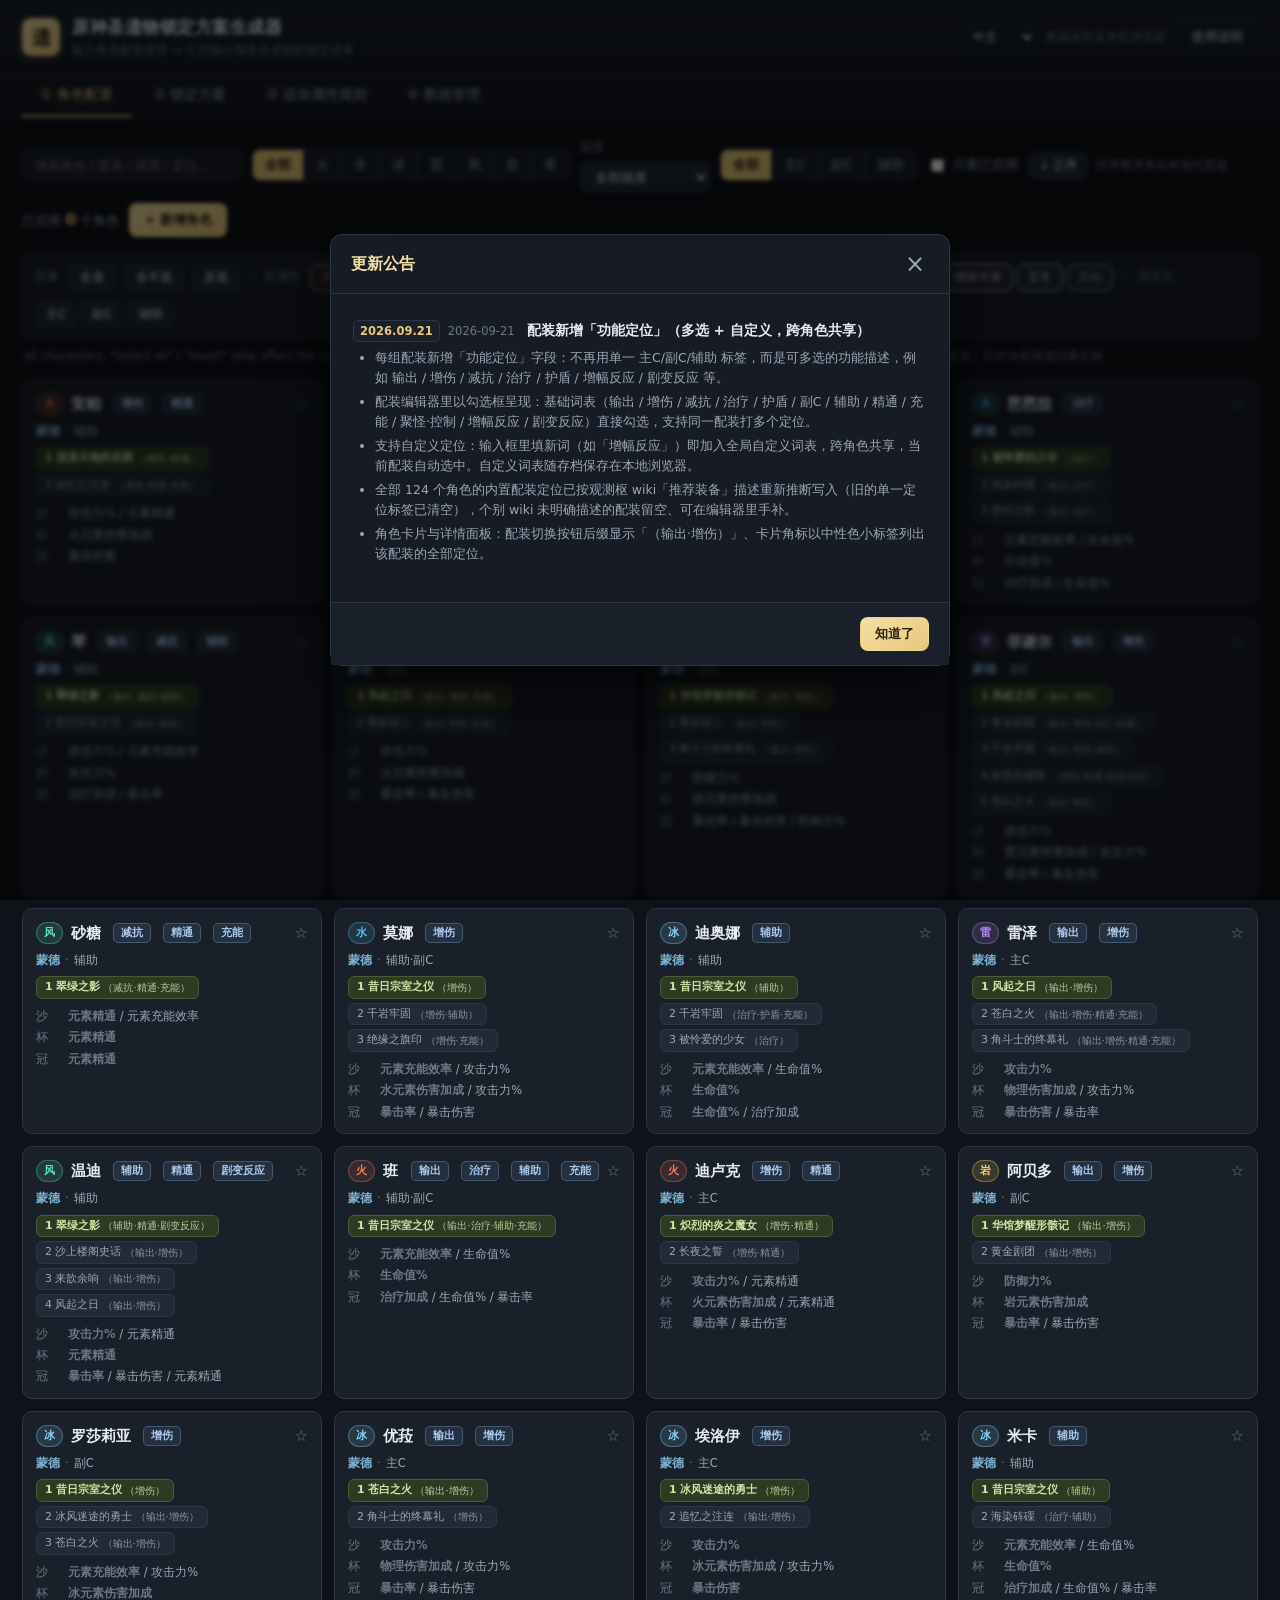
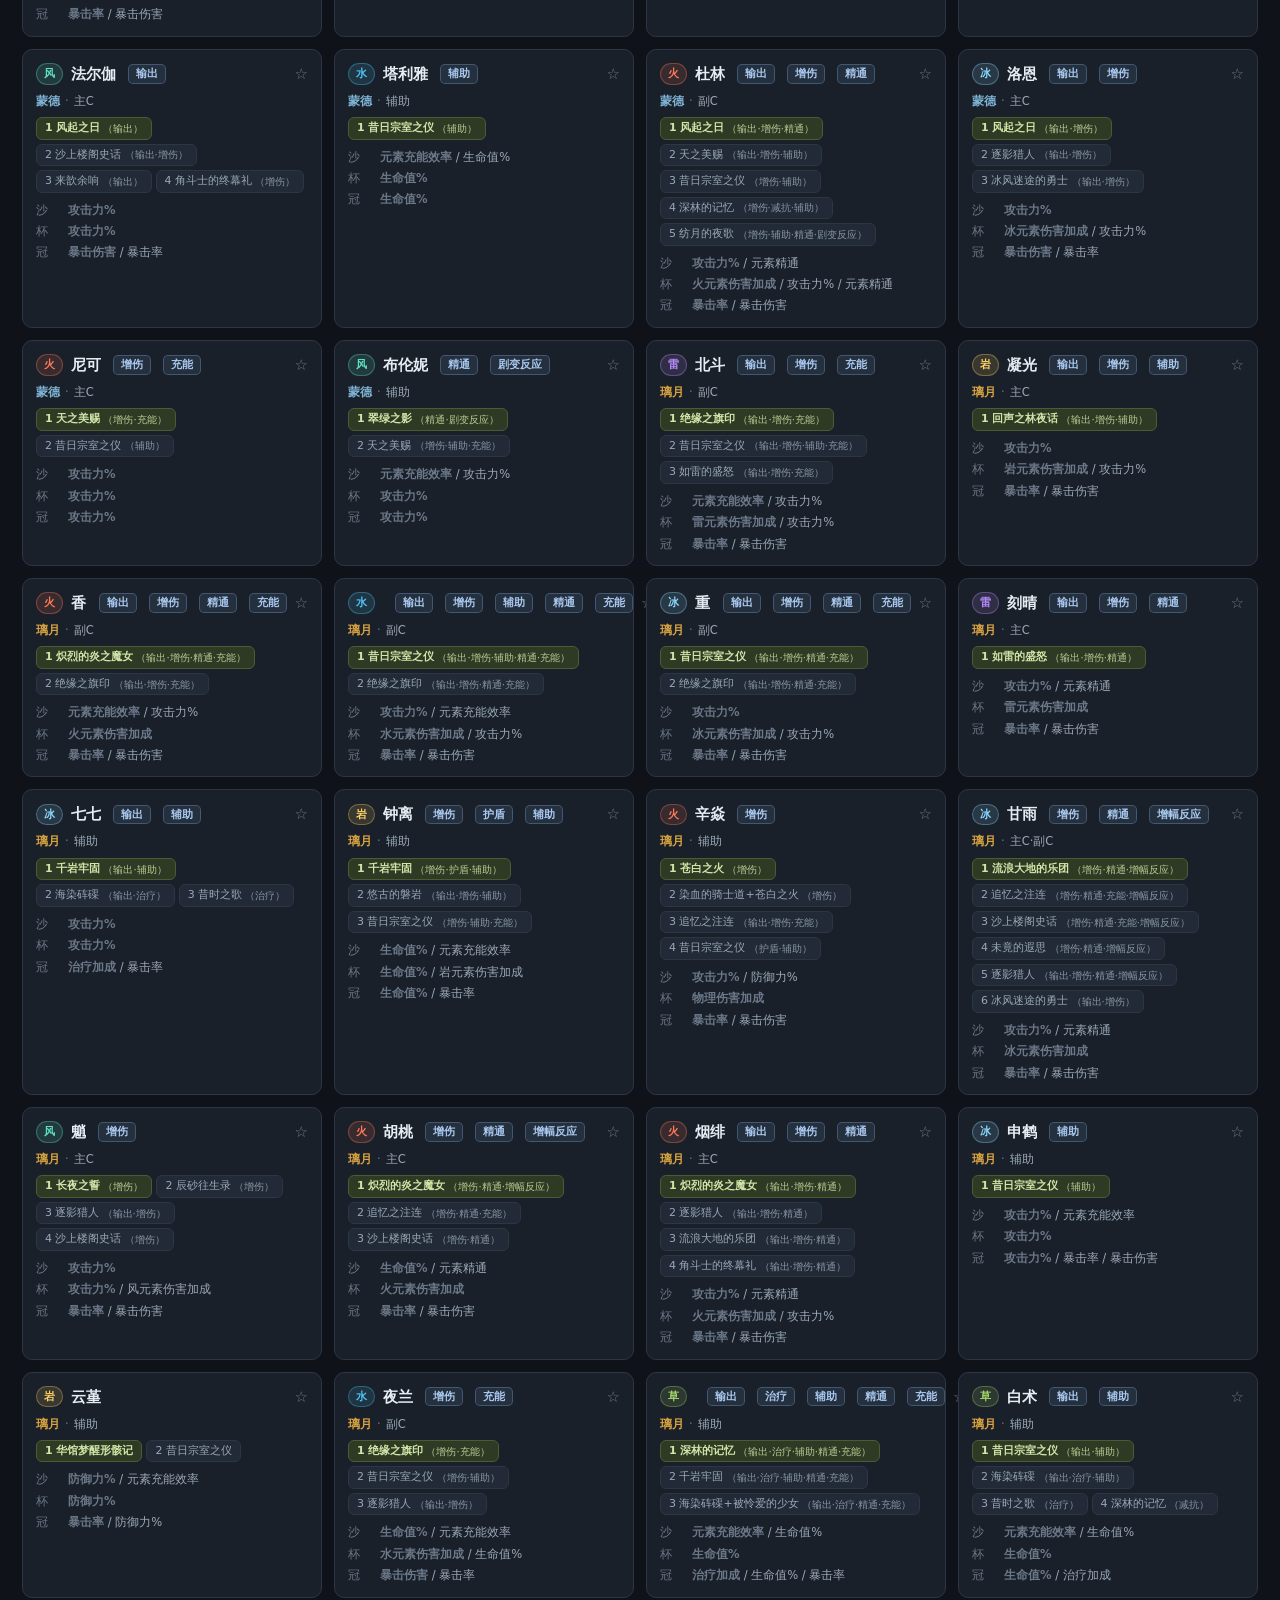
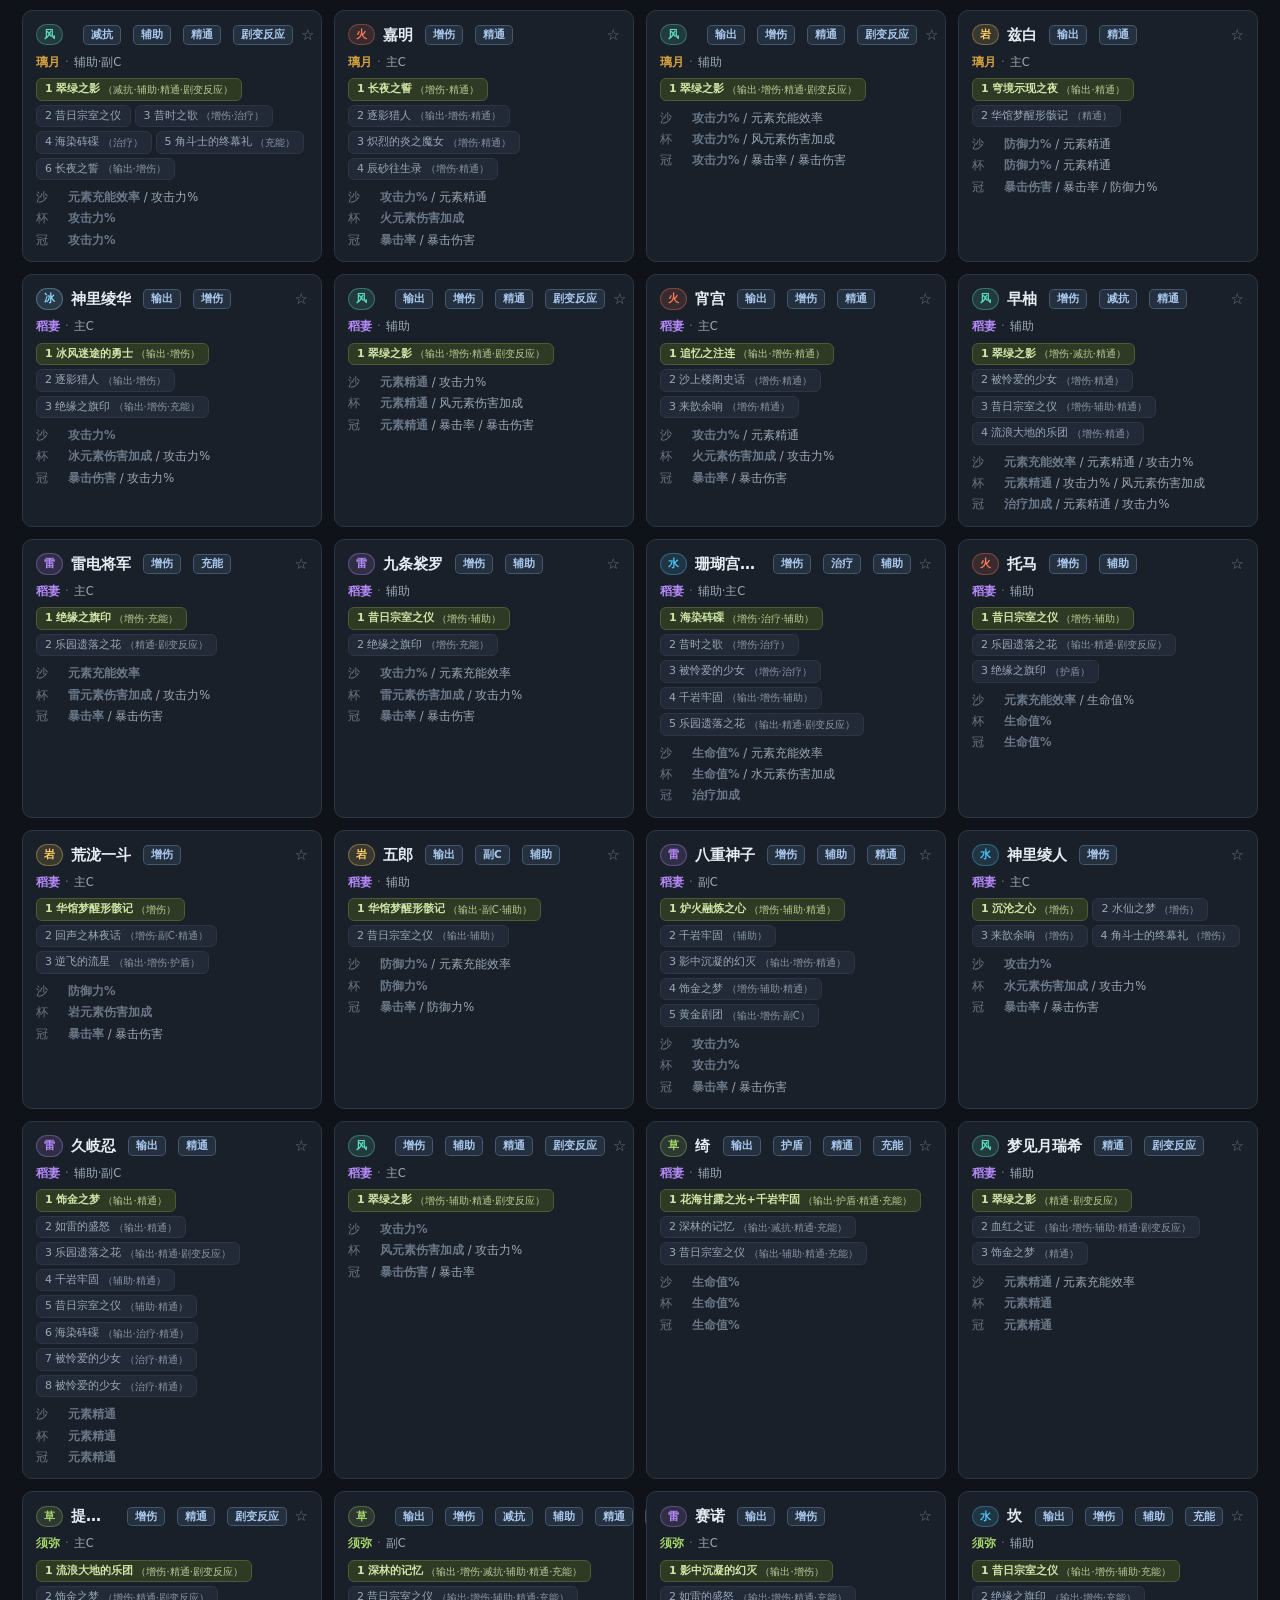
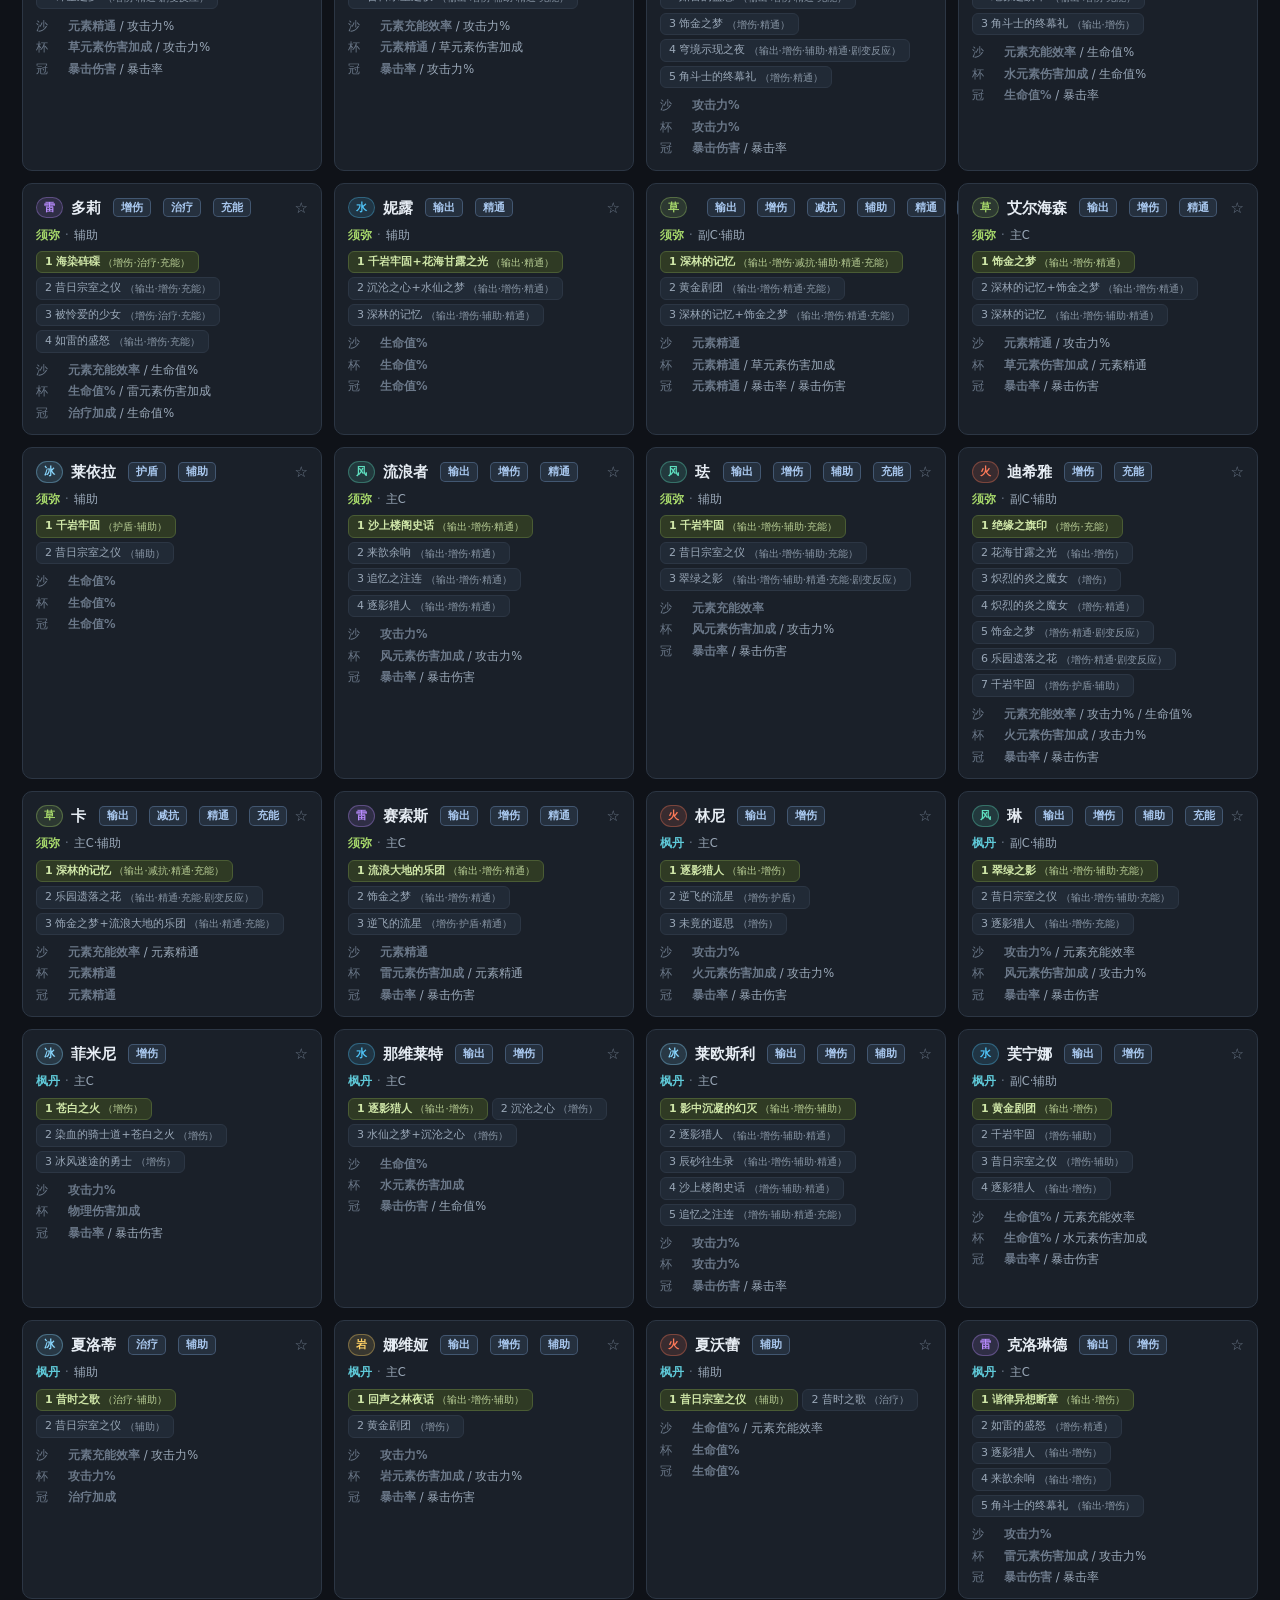
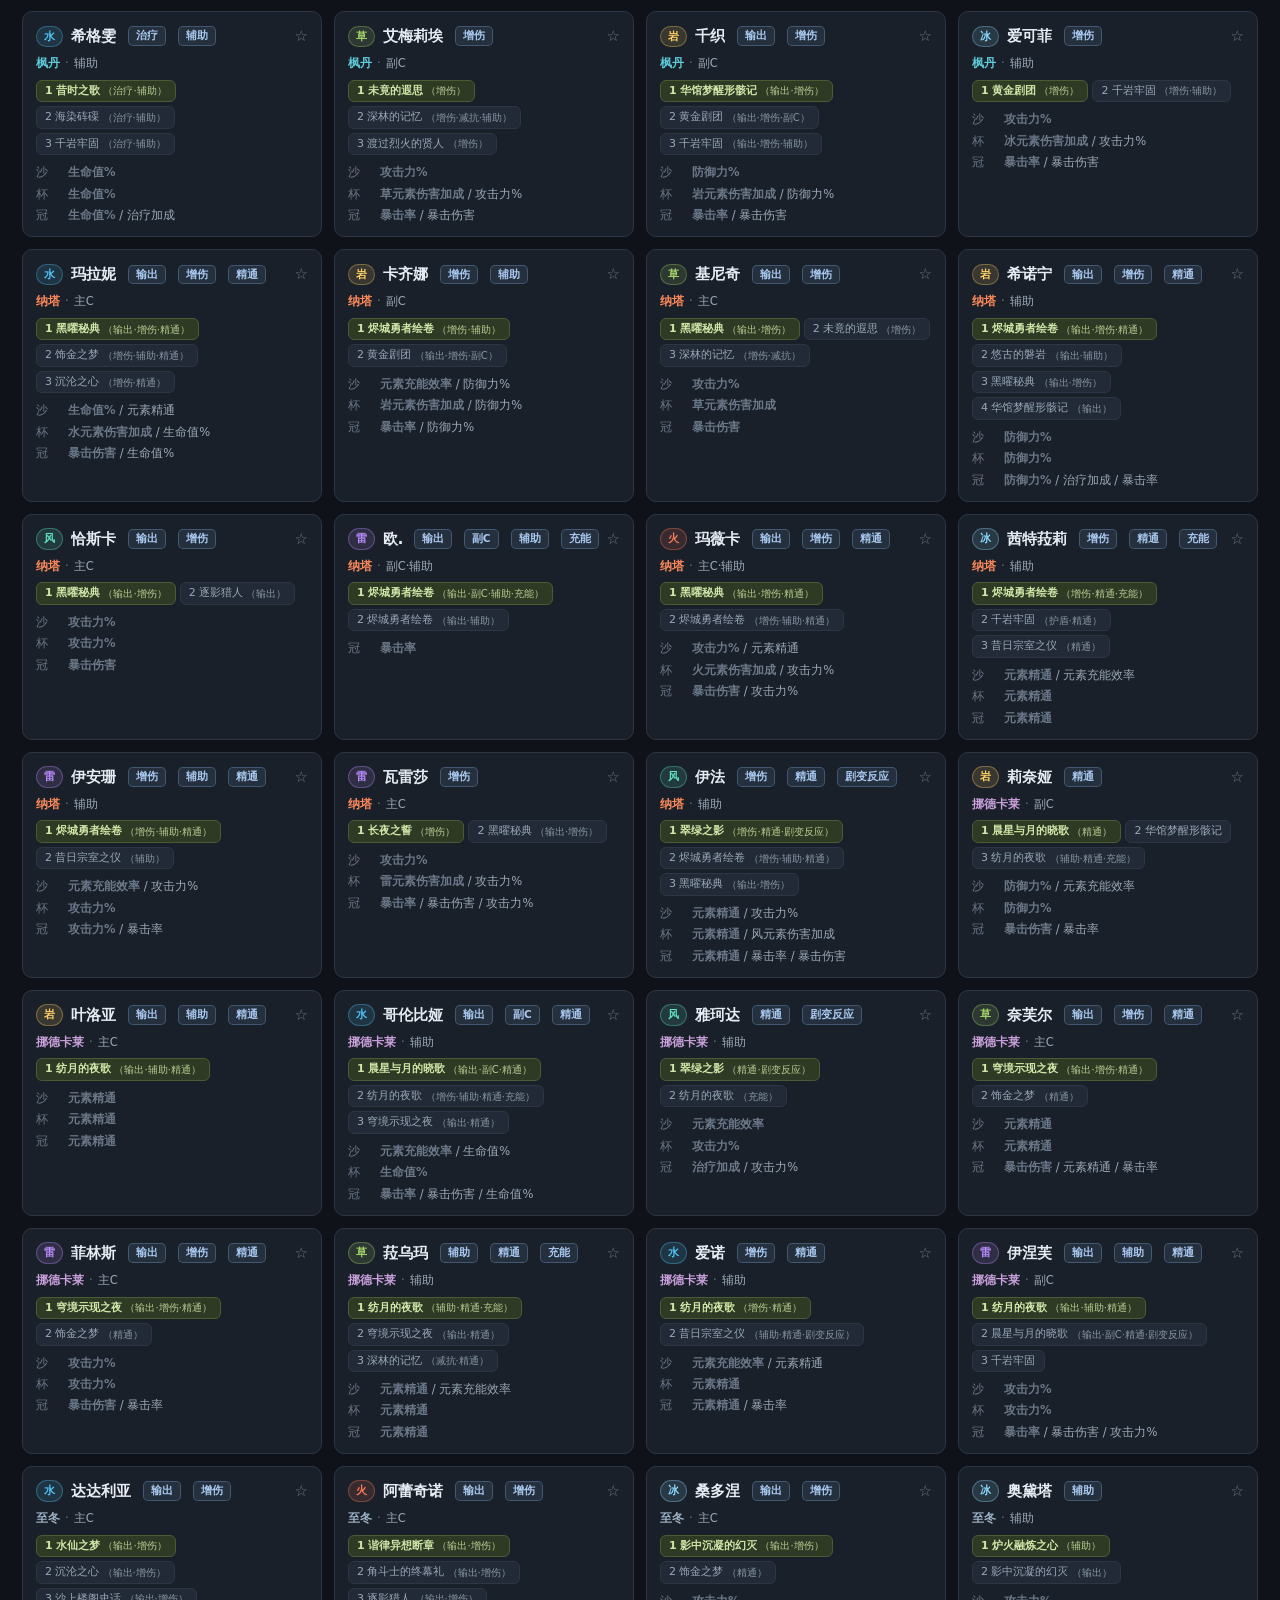
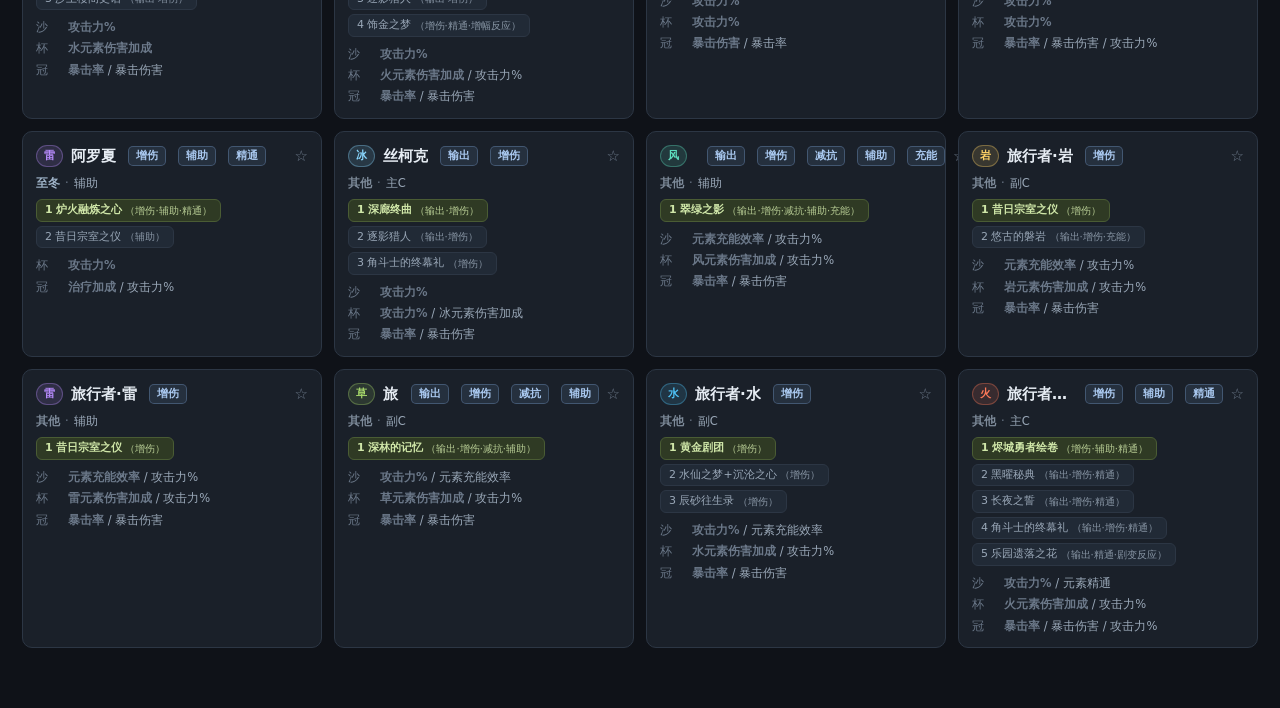
==== index.html @ 6b9ac363 "配装功能定位多选+自定义、卡片配装切换合并、wiki 数据重对齐（含抓取工具与数据） - 配装编辑器新增「功能定位」：勾选多选 + 可自定义定位（跨角色共享，存 localStorage），   替代" ====
<!DOCTYPE html>
<html lang="zh-CN" data-page-node-id="t6nrNx8f3ggMP3WB63H9dn">
<head data-page-node-id="KbGWqUkLnELAGkmiLny7Sh">
<meta charset="UTF-8" data-page-node-id="pBTzJBG02YW93nA2NWuBQQ">
<meta name="viewport" content="width=device-width, initial-scale=1.0, viewport-fit=cover" data-page-node-id="HEMONmm8aEvFUhdniU9C4l">
<title>原神圣遗物锁定方案生成器</title>
<style>
:root{
  --bg:#0f1218;
  --bg2:#161b24;
  --panel:#1a2029;
  --panel2:#212a36;
  --line:#2c3644;
  --txt:#e6ecf3;
  --txt2:#9aa8b8;
  --txt3:#6b7889;
  --gold:#e8c87a;
  --gold2:#f5dfa6;
  --blue:#5fa8e8;
  --green:#5fd39a;
  --orange:#ff9f5a;
  --red:#ff6b6b;
  --purple:#b98cff;
  --r:10px;
}
*{box-sizing:border-box;}
html,body{margin:0;padding:0;}
body{
  background:var(--bg);
  color:var(--txt);
  font-family:"PingFang SC","Microsoft YaHei","Hiragino Sans GB",system-ui,-apple-system,sans-serif;
  font-size:14px;line-height:1.6;
  -webkit-font-smoothing:antialiased;
}
h1,h2,h3,h4{margin:0;font-weight:600;}
button{font-family:inherit;}

/* ---------- topbar ---------- */
.topbar{
  display:flex;align-items:center;justify-content:space-between;gap:16px;
  padding:14px 22px;background:linear-gradient(180deg,#1b2230,#151a23);
  border-bottom:1px solid var(--line);position:sticky;top:0;z-index:50;
}
.brand{display:flex;align-items:center;gap:12px;}
.logo{
  width:38px;height:38px;flex:none;border-radius:9px;
  display:grid;place-items:center;font-size:19px;font-weight:700;color:#2a2113;
  background:linear-gradient(145deg,var(--gold2),var(--gold));
  box-shadow:0 2px 10px rgba(232,200,122,.25);
}
.topbar h1{font-size:17px;letter-spacing:.5px;}
.sub{margin:0;font-size:12px;color:var(--txt3);}
.topbar-right{display:flex;align-items:center;gap:10px;}
.save-hint{font-size:12px;color:var(--txt3);}

/* ---------- 语言切换（显示语言 / 数据语言，各自独立） ---------- */
.lang-fld{
  display:flex;align-items:center;gap:5px;
  font-size:12px;color:var(--txt3);white-space:nowrap;
}
.lang-fld select{
  font-size:12px;padding:4px 6px;border-radius:7px;
  border:1px solid var(--line);background:var(--bg3);color:var(--txt);
  cursor:pointer;max-width:104px;
}
.lang-fld select:hover{border-color:var(--gold);}

/* ---------- tabs ---------- */
.tabs{display:flex;gap:4px;padding:0 22px;background:var(--bg2);border-bottom:1px solid var(--line);position:sticky;top:var(--tbh,67px);z-index:49;}
.tab{
  padding:11px 18px;background:none;border:none;color:var(--txt2);cursor:pointer;
  font-size:14px;border-bottom:2px solid transparent;transition:.15s;
}
.tab:hover{color:var(--txt);}
.tab.active{color:var(--gold);border-bottom-color:var(--gold);}
.tab .t-short{display:none;}   /* 窄屏才切换为短标签 */

main{padding:20px 22px 60px;max-width:1500px;margin:0 auto;}
.tabpane{display:none;}
.tabpane.active{display:block;}

/* ---------- generic ---------- */
.btn{
  padding:7px 14px;border-radius:8px;border:1px solid var(--line);
  background:var(--panel2);color:var(--txt);cursor:pointer;font-size:13px;transition:.15s;
  white-space:nowrap;   /* 按钮文字不换行，窄屏下把空间让给标题 */
}
.btn:hover{border-color:#3d4a5c;background:#273240;}
.btn.primary{background:linear-gradient(145deg,var(--gold2),var(--gold));color:#2a2113;border-color:transparent;font-weight:600;}
.btn.primary:hover{filter:brightness(1.08);}
.btn.ghost{background:transparent;}
.btn.danger{color:#ffb4b4;border-color:#5a2f33;}
.btn.danger:hover{background:#3a2024;}
.btn.sm{padding:4px 10px;font-size:12px;}
.icon-btn{background:none;border:none;color:var(--txt2);font-size:24px;cursor:pointer;line-height:1;padding:0 4px;}
.icon-btn:hover{color:var(--txt);}
.spacer{flex:1;}
.muted{color:var(--txt2);}
.small{font-size:12.5px;}
.hidden{display:none !important;}

.card{background:var(--panel);border:1px solid var(--line);border-radius:var(--r);padding:18px;margin-bottom:16px;}
.card h3{font-size:15px;margin-bottom:6px;color:var(--gold2);}

/* ---------- toolbar ---------- */
.toolbar{display:flex;align-items:center;gap:10px;margin-bottom:16px;flex-wrap:nowrap;}
.toolbar.wrap{flex-wrap:wrap;}
.toolbar input[type=search]{
  padding:7px 12px;border-radius:8px;border:1px solid var(--line);
  background:var(--panel);color:var(--txt);width:220px;font-size:13px;
}
.toolbar input[type=search]:focus{outline:none;border-color:var(--gold);}
.seg{display:flex;border:1px solid var(--line);border-radius:8px;overflow:hidden;
     max-width:100%;flex-wrap:wrap;}   /* 英文态文案更长，放不下时换行而不是撑破页面 */
.seg-btn{padding:6px 12px;background:var(--panel);border:none;border-right:1px solid var(--line);color:var(--txt2);cursor:pointer;font-size:13px;}
.seg-btn:last-child{border-right:none;}
.seg-btn:hover{background:var(--panel2);color:var(--txt);}
.seg-btn.active{background:var(--gold);color:#2a2113;font-weight:600;}
.chk{display:flex;align-items:center;gap:6px;font-size:13px;color:var(--txt2);cursor:pointer;user-select:none;}
.chk input{accent-color:var(--gold);cursor:pointer;}
.count-badge{font-size:13px;color:var(--txt2);}
.count-badge b{color:var(--gold);font-size:16px;}

/* ---------- 排序：图鉴 / 推荐 两档 + 正序 / 倒序 ---------- */
.sort-bar{display:flex;align-items:center;gap:8px;flex-wrap:wrap;}
.sort-btn{white-space:nowrap;}
.sort-note{font-size:12px;color:var(--txt3);white-space:nowrap;}
.sort-by{flex:none;}
.sort-by .seg-btn{padding:5px 11px;font-size:12px;}

/* ---------- batch bar ---------- */
.batch-bar{
  background:var(--panel);border:1px solid var(--line);border-radius:var(--r);
  padding:10px 12px;margin-bottom:14px;
  flex-wrap:wrap;   /* 英文态按钮更宽，允许整行换行 */
}
.bar-label{font-size:12px;color:var(--txt3);flex:none;}
.bar-div{width:1px;height:20px;background:var(--line);flex:none;margin:0 2px;}
.bar-hint{font-size:11.5px;color:var(--txt3);margin-left:auto;}
.batch-hint{margin:-6px 2px 14px;font-size:11.5px;color:var(--txt3);}
.batch-hint b{color:var(--txt2);}
.btn-grp{display:flex;gap:4px;flex-wrap:wrap;min-width:0;}
.btn.sm.on{
  background:linear-gradient(145deg,var(--gold2),var(--gold));color:#2a2113;
  border-color:transparent;font-weight:600;
}
.btn.sm.partial{border-color:var(--gold);color:var(--gold2);}
.tag-btn{border-color:var(--tc);color:var(--tc);}
.tag-btn:hover{background:var(--panel2);}
.tag-btn.on{background:var(--tc);color:#10151c;border-color:var(--tc);font-weight:600;}
.chk-row{display:flex;gap:16px;flex-wrap:wrap;}
.fld{display:flex;flex-direction:column;gap:4px;font-size:12px;color:var(--txt3);}
.fld select,.fld input{
  padding:6px 10px;border-radius:7px;border:1px solid var(--line);
  background:var(--panel2);color:var(--txt);font-size:13px;font-family:inherit;min-width:130px;
}
.fld select:focus,.fld input:focus{outline:none;border-color:var(--gold);}

/* ---------- char grid ---------- */
.char-grid{display:grid;grid-template-columns:repeat(auto-fill,minmax(238px,1fr));gap:12px;}
.char-card{
  background:var(--panel);border:1px solid var(--line);border-radius:var(--r);
  padding:12px 13px;cursor:pointer;transition:.15s;position:relative;
}
.char-card:hover{border-color:#3f4d61;transform:translateY(-1px);}
.char-card.on{border-color:var(--gold);background:linear-gradient(180deg,#232c1f,#1a2029);}
.char-card .cc-top{display:flex;align-items:center;gap:8px;margin-bottom:8px;}
.cc-name{font-size:15px;font-weight:600;
  /* 英文名（如 Sangonomiya Kokomi）比中文长，放不下时省略而不是把 ☆ 挤出卡片 */
  min-width:0;overflow:hidden;text-overflow:ellipsis;white-space:nowrap;}
.cc-elem{
  font-size:11px;padding:1px 7px;border-radius:20px;font-weight:600;flex:none;
}
.cc-star{margin-left:auto;color:var(--txt3);cursor:pointer;font-size:15px;}
.cc-star.on{color:var(--gold);}
.cc-meta{display:flex;align-items:center;gap:5px;margin:-2px 0 7px;font-size:11.5px;}
.cc-region{font-weight:600;}
.cc-dot{color:var(--txt3);}
.cc-role{color:var(--txt2);}
.set-tag{font-size:11px;padding:2px 7px;border-radius:5px;background:var(--panel2);color:var(--txt2);border:1px solid var(--line);}
.set-tag.main{background:#2f3a24;color:#cfe6a8;border-color:#4a5c34;}
.cc-main{display:flex;flex-direction:column;gap:3px;}
.cc-main-row{display:flex;gap:6px;font-size:11.5px;color:var(--txt3);}
.cc-main-row span:first-child{color:var(--txt3);flex:none;width:26px;}
.cc-main-row .ms{color:var(--txt2);}

/* 配装功能定位小标签：统一中性配色（区别于角色级 .role-tag 的旧分色方案） */
.brole{display:inline-flex;align-items:center;font-size:10.5px;padding:1px 7px;border-radius:5px;font-weight:600;flex:none;border:1px solid rgba(120,160,210,.35);background:rgba(120,160,210,.12);color:#a9c8ef;line-height:1.5;white-space:nowrap;}
.cc-top .brole{margin-left:4px;}
.bm-t .brole{margin-left:4px;}
/* 配装编辑器：功能定位勾选区 + 自定义输入 */
.role-chks{display:flex;flex-wrap:wrap;gap:6px 12px;margin-bottom:6px;}
.brole-chk{font-size:12px;color:var(--txt2);}
.bm-addrole{display:flex;gap:6px;align-items:center;}
.bm-addrole input{flex:1;min-width:0;background:var(--panel2);border:1px solid var(--line);color:var(--txt);border-radius:6px;padding:4px 8px;font-family:inherit;font-size:12px;}
.bm-addrole input:focus{outline:none;border-color:#3f4d61;}
/* 卡片配装条：套装名 + 切换合并为一行可点选按钮；选中 = 绿色高亮，未选中 = 普通色 */
.cc-builds{display:flex;flex-wrap:wrap;gap:4px;margin-bottom:8px;}
.cc-bp{
  display:inline-flex;align-items:center;gap:3px;
  font-size:11px;max-width:100%;padding:2px 8px;border-radius:6px;
  background:var(--panel2);border:1px solid var(--line);color:var(--txt2);
  cursor:pointer;font-family:inherit;line-height:1.5;text-align:left;transition:.12s;
}
.cc-bp:hover{border-color:#3f4d61;color:var(--txt);}
.cc-bp.on{background:#2f3a24;color:#cfe6a8;border-color:#4a5c34;font-weight:600;}
.cc-bp-tag{font-size:10px;opacity:.85;font-weight:400;}

/* 编辑抽屉：攻略来源一行一链接 + 可跳转 + 编辑按钮 */
.src-list{display:flex;flex-direction:column;gap:6px;margin-bottom:7px;}
.src-row{display:flex;align-items:center;gap:6px;}
/* 来源名 + 数据源/攻略标识：明确标注配装数据实际取自哪里 */
.src-kind{flex:none;font-size:11px;padding:2px 8px;border-radius:5px;line-height:1.5;font-weight:600;
  white-space:nowrap;max-width:132px;overflow:hidden;text-overflow:ellipsis;
  background:#1b2836;color:#9fd0f5;border:1px solid #2f4356;}
.src-kind.is-data{background:rgba(95,211,154,.14);color:#7fe0aa;border-color:rgba(95,211,154,.42);}
.src-badge{flex:none;font-size:10.5px;padding:1px 6px;border-radius:4px;line-height:1.5;white-space:nowrap;
  background:#22301f;color:#a9d69b;border:1px solid #3d4a3a;}
.src-badge.guide{background:var(--panel2);color:var(--txt3);border-color:var(--line);}
.src-go{flex:1;min-width:0;white-space:normal;word-break:break-all;font-size:11.5px;line-height:1.45;color:#5fc4f0;text-decoration:none;border:1px solid #2a4a5e;border-radius:6px;background:#0e2433;padding:4px 8px;}
.src-go:hover{background:#13344a;color:#9fdcff;border-color:#3a6685;}
.src-edit{flex:none;width:30px;height:30px;line-height:1;font-size:15px;border-radius:6px;border:1px solid #2a4a5e;background:#0e2433;color:#7fd0f0;cursor:pointer;}
.src-edit:hover{background:#13344a;color:#aee3ff;}
.src-ok{flex:none;width:30px;height:30px;line-height:1;font-size:15px;border-radius:6px;border:1px solid #1f4a32;background:#0f2a1c;color:#5fe39a;cursor:pointer;}
.src-ok:hover{background:#14392a;color:#8af0bb;}
.src-cancel{flex:none;width:30px;height:30px;line-height:1;font-size:18px;border-radius:6px;border:1px solid #3a2730;background:#231319;color:#ff8a9c;cursor:pointer;}
.src-cancel:hover{background:#3a1f29;color:#ffb3c0;}
.src-url{flex:1;min-width:0;padding:6px 9px;font-size:12px;color:var(--txt);background:#0f1922;border:1px solid #2c3a47;border-radius:6px;}
.src-url:focus{outline:none;border-color:#5fb6e6;}
.src-url::placeholder{color:var(--txt3);}
.src-del{flex:none;width:30px;height:30px;line-height:1;font-size:18px;border-radius:6px;border:1px solid #3a2730;background:#231319;color:#ff8a9c;cursor:pointer;}
.src-del:hover{background:#3a1f29;color:#ffb3c0;}
.src-empty{font-size:12px;color:var(--txt3);padding:3px 2px;}
.fgroup textarea{width:100%;resize:vertical;font:13px/1.5 ui-monospace,SFMono-Regular,Menlo,Consolas,monospace;background:var(--bg1);color:var(--txt);border:1px solid #2a3845;border-radius:7px;padding:7px 9px;box-sizing:border-box;}
.fgroup textarea:focus{outline:none;border-color:var(--gold);}
.ms.r1{color:var(--gold2);font-weight:600;}

/* ---------- plan ---------- */
.summary-strip{
  display:flex;gap:12px;flex-wrap:wrap;margin-bottom:16px;
}
.stat-box{
  background:var(--panel);border:1px solid var(--line);border-radius:var(--r);
  padding:12px 18px;min-width:118px;
}
.stat-box .sv{font-size:22px;font-weight:700;color:var(--gold);line-height:1.2;}
.stat-box .sl{font-size:12px;color:var(--txt3);}

/* ---------- 详细件数（折叠） ---------- */
.set-detail{border-top:1px solid var(--line);}
.set-detail>summary{
  padding:8px 16px;font-size:12px;color:var(--txt3);cursor:pointer;
  background:#161c25;list-style:none;user-select:none;
}
.set-detail>summary::-webkit-details-marker{display:none;}
.set-detail>summary::before{content:'▸ ';color:var(--gold);}
.set-detail[open]>summary::before{content:'▾ ';}
.set-detail>summary:hover{color:var(--txt2);}

.set-block{background:var(--panel);border:1px solid var(--line);border-radius:var(--r);margin-bottom:14px;overflow:hidden;}
.set-block.unused{opacity:.55;}
.set-head{
  display:flex;align-items:center;gap:10px;padding:12px 16px;
  background:linear-gradient(90deg,#202833,#1a2029);border-bottom:1px solid var(--line);cursor:pointer;
}
.set-head h3{font-size:15px;color:var(--gold2);}
.set-head .set-bonus{font-size:11.5px;color:var(--txt3);}
.set-head .set-users{margin-left:auto;font-size:12px;color:var(--txt2);display:flex;flex-wrap:wrap;gap:4px;max-width:62%;justify-content:flex-end;}
.user-pill{font-size:11px;padding:1px 7px;border-radius:20px;background:var(--panel2);border:1px solid var(--line);color:var(--txt2);}
.user-pill.alt{border-style:dashed;opacity:.8;}
.set-body{padding:0;}
.slot-row{display:flex;border-bottom:1px solid var(--line);}
.slot-row:last-child{border-bottom:none;}
.slot-row:hover{background:#1d242e;}
.slot-name{
  flex:none;width:92px;padding:12px 14px;font-size:13px;color:var(--txt2);
  background:#171d26;display:flex;align-items:center;gap:6px;border-right:1px solid var(--line);
}
.slot-name .sn-sub{font-size:11px;color:var(--txt3);}
.slot-cells{flex:1;padding:10px 14px;display:flex;flex-direction:column;gap:7px;}
.stat-req{display:flex;align-items:center;gap:10px;flex-wrap:wrap;}
.stat-badge{
  font-size:13px;padding:3px 11px;border-radius:6px;font-weight:600;
  background:var(--panel2);border:1px solid var(--line);
}
.stat-badge.t1{background:linear-gradient(145deg,#3a3a1d,#2c2c16);border-color:#6b6330;color:var(--gold2);}
.stat-badge.t2{background:#243040;border-color:#3a4a5e;color:#a8c8e8;}
.stat-badge.t3{background:var(--panel2);color:var(--txt2);border-style:dashed;}
.keep-n{font-size:12px;color:var(--txt3);}
.keep-n b{color:var(--green);font-size:13px;}
.req-from{font-size:11.5px;color:var(--txt3);display:flex;gap:4px;flex-wrap:wrap;}
.req-from .fn{padding:0 5px;border-radius:4px;background:#222b36;}
.req-from .fn.alt{opacity:.7;}
.slot-none{color:var(--txt3);font-size:12.5px;font-style:italic;}
.tier-tag{font-size:11px;padding:1px 7px;border-radius:4px;font-weight:600;}
.tier-tag.keep{background:#1e3a2a;color:#7fe0aa;}
.tier-tag.trans{background:#3a3320;color:#e0c07f;}
.tier-tag.fodder{background:#3a2024;color:#ff9d9d;}
.rare-tag{font-size:11px;padding:1px 7px;border-radius:4px;background:#3a2438;color:#e9a6e0;border:1px solid #5c3a56;}
.swap-tag{font-size:10.5px;padding:1px 6px;border-radius:4px;background:#243b3a;color:#7fd6cf;border:1px solid #35585a;margin-left:2px;}
.sub-hint-row{font-size:11.5px;color:var(--txt3);}
.sub-hint-row b{color:var(--txt2);font-weight:500;}
.no-need{padding:14px;text-align:center;color:var(--txt3);font-size:13px;background:#191f27;}

/* ---------- subs ---------- */
.two-col{display:grid;grid-template-columns:1fr 1fr;gap:16px;}
@media (max-width:1000px){.two-col{grid-template-columns:1fr;}}
.sub-inputs{display:grid;grid-template-columns:repeat(auto-fill,minmax(160px,1fr));gap:8px;margin:10px 0;}
.sub-input{display:flex;align-items:center;gap:6px;font-size:12.5px;}
.sub-input label{flex:none;width:74px;color:var(--txt2);}
.sub-input input{
  width:100%;padding:4px 8px;border-radius:6px;border:1px solid var(--line);
  background:var(--panel2);color:var(--txt);font-size:12.5px;
}
.sub-input input:focus{outline:none;border-color:var(--gold);}
.score-result{margin-top:12px;padding:14px;border-radius:8px;background:var(--panel2);border:1px solid var(--line);min-height:64px;}
.score-result .big{font-size:26px;font-weight:700;}
.form-row{display:flex;gap:10px;margin:10px 0;flex-wrap:wrap;align-items:flex-end;}
.form-row input{padding:7px 11px;border-radius:7px;border:1px solid var(--line);background:var(--panel2);color:var(--txt);font-size:13px;font-family:inherit;}
.rule-block{border-left:3px solid var(--gold);padding:8px 0 8px 13px;margin:12px 0;}
.rule-block h4{font-size:13.5px;color:var(--gold2);margin-bottom:3px;}
.rule-block p{margin:0;font-size:12.5px;color:var(--txt2);}
.rule-block.s{border-color:var(--green);}
.rule-block.a{border-color:var(--blue);}
.rule-block.b{border-color:var(--orange);}
.rule-block.c{border-color:var(--red);}

table.tbl{width:100%;border-collapse:collapse;font-size:12.5px;}
table.tbl th,table.tbl td{padding:7px 9px;text-align:left;border-bottom:1px solid var(--line);}
table.tbl th{color:var(--txt3);font-weight:500;font-size:12px;background:#171d26;position:sticky;top:0;}
table.tbl tr:hover td{background:#1d242e;}
.wbar{display:inline-block;height:6px;border-radius:3px;background:linear-gradient(90deg,var(--gold),#8a7ad0);min-width:2px;}
/* 表格自带横向滚动：英文长套装名不会把整页撑破 */
.tbl-wrap{overflow-x:auto;-webkit-overflow-scrolling:touch;}
.tbl-wrap table.tbl{min-width:100%;}

/* ---------- drawer / modal ---------- */
.modal-mask{position:fixed;inset:0;background:rgba(0,0,0,.6);z-index:90;backdrop-filter:blur(2px);}
.drawer{
  position:fixed;top:0;right:0;bottom:0;width:min(560px,94vw);z-index:100;
  background:var(--bg2);border-left:1px solid var(--line);
  display:flex;flex-direction:column;box-shadow:-12px 0 40px rgba(0,0,0,.5);
}
.drawer-head{display:flex;align-items:center;justify-content:space-between;padding:16px 20px;border-bottom:1px solid var(--line);}
.drawer-head h2{font-size:16px;color:var(--gold2);}
.drawer-body{flex:1;overflow-y:auto;padding:18px 20px;}
.drawer-foot{display:flex;align-items:center;gap:10px;padding:14px 20px;border-top:1px solid var(--line);background:var(--panel);flex-wrap:wrap;row-gap:8px;}
/* 窄屏：底部可能同时有 删除 / 还原内置 / 取消 / 保存 四个按钮，去掉撑开的空白让它自然换行 */
@media (max-width:560px){
  .drawer-foot .spacer{display:none;}
}
.modal{
  position:fixed;top:50%;left:50%;transform:translate(-50%,-50%);z-index:100;
  width:min(620px,94vw);max-height:82vh;background:var(--bg2);
  border:1px solid var(--line);border-radius:12px;display:flex;flex-direction:column;
  box-shadow:0 20px 60px rgba(0,0,0,.6);
}
/* 套装管理浮窗：宽屏更大，便于一次看清 37 套装的排序/效果 */
.modal-lg{
  width:min(900px,96vw);
  max-height:90vh;
  top:50%;
}
.modal-lg .modal-body{padding:18px 26px 26px;font-size:13.5px;}
/* 4 列网格仅在宽屏生效；窄屏回退到 .sm-row 的两行块布局，避免被挤变形 */
@media (min-width:561px){
  .modal-lg .sm-row{
    grid-template-columns:38px minmax(130px,1.4fr) minmax(180px,2.4fr) auto;
    gap:12px;
    align-items:center;
  }
  .modal-lg .sm-row input[type=text]{font-size:13px;padding:7px 10px;}
  .modal-lg .sm-ops{gap:7px;}
}
/* 二层浮窗：盖在一层之上；遮罩不叠 blur，否则背景会死黑 */
.mask-l2{z-index:110;background:rgba(0,0,0,.45);backdrop-filter:none;}
.modal-l2{z-index:120;}
/* 三层浮窗：属性选择，盖在配装编辑之上 */
.mask-l3{z-index:130;background:rgba(0,0,0,.45);backdrop-filter:none;}
.modal-l3{z-index:140;width:min(420px,94vw);}
/* 属性选择列表：块状按钮，手机上也好点 */
.pick-list{display:flex;flex-direction:column;gap:6px;}
.pick-opt{
  width:100%;text-align:left;background:var(--panel);border:1px solid var(--line);
  border-radius:8px;padding:10px 12px;font-size:14px;color:var(--txt);
  font-family:inherit;cursor:pointer;
}
.pick-opt:hover{border-color:var(--gold);color:var(--gold2);background:var(--panel2);}
.pick-empty{padding:14px 0;text-align:center;}
.modal-body{padding:16px 22px 22px;overflow-y:auto;font-size:13.5px;color:var(--txt2);}

/* ---------- 更新日志 ---------- */
.chg-log{max-height:320px;overflow-y:auto;margin:4px 0 12px;}
.chg-item{padding:10px 0;border-bottom:1px dashed var(--line);}
.chg-item:last-child{border-bottom:0;}
.chg-v{display:inline-block;font-size:11.5px;color:var(--gold);font-weight:600;background:var(--panel);
  border:1px solid var(--line);border-radius:5px;padding:1px 6px;margin-right:8px;}
.chg-date{font-size:11.5px;color:var(--txt3);margin-right:8px;}
.chg-title{font-size:13.5px;color:var(--txt);font-weight:600;}
.chg-item ul{margin:6px 0 0;padding-left:20px;}
.chg-item li{font-size:12.5px;color:var(--txt2);margin:3px 0;}

/* ---------- 配装编辑（二层浮窗） ---------- */
.bm-sets{display:flex;align-items:center;gap:8px;flex-wrap:wrap;margin-bottom:12px;}
.bm-sets select{flex:1 1 200px;min-width:0;}
.bm-plus{color:var(--txt3);}
.bm-kind{font-size:12px;color:var(--txt3);}
.bm-row{display:flex;align-items:center;gap:14px;flex-wrap:wrap;margin-bottom:16px;}
.bm-row .chk{font-size:13px;}
/* 配装卡片（角色浮窗内，只读） */
.bm-card{border:1px solid var(--line);border-radius:9px;padding:10px 12px;margin-bottom:10px;background:var(--panel);}
.bm-t{display:flex;align-items:center;gap:8px;flex-wrap:wrap;margin-bottom:6px;}
.bm-name{font-size:13.5px;color:var(--txt);font-weight:600;}
.bm-sum{font-size:12.5px;color:var(--txt2);line-height:1.7;}
.bm-sum .k{color:var(--txt3);margin-right:4px;}
.bm-ops{display:flex;gap:6px;flex-wrap:wrap;margin-top:8px;}
.bm-bar{display:flex;gap:8px;flex-wrap:wrap;align-items:center;margin-bottom:10px;}
.bm-bar .btn{white-space:normal;}   /* 窄屏下允许折行，避免把浮窗撑出横向滚动 */
.cc-mod,.bm-mod{font-size:11px;color:var(--gold);border:1px solid var(--gold);border-radius:4px;padding:0 5px;line-height:16px;}
@media (max-width:560px){
  .bm-sets select{flex:1 1 100%;}
  .chg-log{max-height:none;}
}
.modal-body h4{color:var(--gold2);margin:16px 0 6px;font-size:14px;}
.modal-body ol,.modal-body ul{margin:6px 0;padding-left:22px;}
.modal-body li{margin:4px 0;}
.modal-body b{color:var(--txt);}

/* ---------- drawer form ---------- */
.fgroup{margin-bottom:20px;}
.fgroup>label,.fgroup>.glabel{display:block;font-size:13px;color:var(--gold2);font-weight:600;margin-bottom:8px;}
.hint{font-size:11.5px;color:var(--txt3);font-weight:400;margin-left:6px;}
.build-item{
  background:var(--panel);border:1px solid var(--line);border-radius:8px;padding:10px 12px;margin-bottom:8px;
}
.build-item .bi-head{display:flex;align-items:center;gap:8px;margin-bottom:8px;}
.build-item select{flex:1;padding:5px 9px;border-radius:6px;border:1px solid var(--line);background:var(--panel2);color:var(--txt);font-size:12.5px;font-family:inherit;max-width:46%;}
.build-item .rm{background:none;border:none;color:var(--txt3);cursor:pointer;font-size:16px;}
.build-item .rm:hover{color:var(--red);}
.prio-tag{font-size:11px;padding:2px 8px;border-radius:20px;flex:none;}
.prio-tag.main{background:#3a3a1d;color:var(--gold2);}
.prio-tag.alt{background:var(--panel2);color:var(--txt2);}
.ms-list{display:flex;flex-direction:column;gap:5px;}
.ms-item{
  display:flex;align-items:center;gap:8px;background:var(--panel);border:1px solid var(--line);
  border-radius:7px;padding:6px 10px;font-size:13px;
  /* 允许收缩：里面的下拉框再长也不会把整行撑出容器 */
  min-width:0;
}
.ms-item select{
  flex:1 1 auto;min-width:0;max-width:100%;
  padding:4px 8px;border-radius:6px;border:1px solid var(--line);
  background:var(--panel2);color:var(--txt);font-size:12.5px;font-family:inherit;
}
.ms-item .ord{color:var(--txt3);font-size:12px;width:34px;flex:none;}
.ms-item .up,.ms-item .down{background:none;border:none;color:var(--txt3);cursor:pointer;padding:0 3px;font-size:13px;}
.ms-item .up:hover,.ms-item .down:hover{color:var(--gold);}
.w-row{display:flex;align-items:center;gap:9px;margin-bottom:5px;}
.w-row .wn{flex:none;width:82px;font-size:12.5px;color:var(--txt2);}
.w-row input[type=range]{flex:1;accent-color:var(--gold);}
.w-row .wv{flex:none;width:34px;text-align:right;font-size:12px;color:var(--gold2);}

/* ---- 配装组 / 追加属性排序编辑器 ---- */
.build-item.editing{border-color:var(--gold);box-shadow:0 0 0 1px rgba(214,178,94,.25);}
.ms-item .ss-name{flex:1;font-size:13px;}
.ms-item .star-btn{
  background:none;border:1px solid var(--line);border-radius:6px;color:var(--txt3);
  cursor:pointer;font-size:14px;padding:1px 7px;line-height:1.3;flex:none;
}
.ms-item .star-btn:hover{color:var(--gold);border-color:var(--gold);}
.ms-item .star-btn.on{background:#3a3a1d;border-color:var(--gold);color:var(--gold2);}
/* 重要度算子按钮：= 与上一条同重要，> 比上一条更低 */
.ms-item .op-btn{
  background:none;border:1px solid var(--line);border-radius:6px;
  color:var(--txt2);cursor:pointer;font-size:13px;font-weight:700;padding:1px 7px;line-height:1.3;flex:none;min-width:26px;
}
.ms-item .op-btn:hover{color:var(--gold);border-color:var(--gold);}
.ms-item .op-btn.eq{background:#1d2f3a;border-color:#3aa0c8;color:#3aa0c8;}
.ms-item .rm{background:none;border:none;color:var(--txt3);cursor:pointer;font-size:15px;padding:0 3px;}
.ms-item .rm:hover{color:var(--red);}
.copy-row{margin-top:8px;}
.copy-row select{
  width:100%;padding:6px 10px;border-radius:7px;border:1px solid var(--line);
  background:var(--panel2);color:var(--txt);font-size:12.5px;font-family:inherit;
}
#edAddSub{
  width:100%;margin-top:8px;padding:6px 10px;border-radius:7px;border:1px solid var(--line);
  background:var(--panel2);color:var(--txt);font-size:12.5px;font-family:inherit;
}

/* ---- ④ 套装管理 ---- */
.sm-row{
  display:grid;grid-template-columns:38px minmax(120px,1.3fr) minmax(140px,1.6fr) minmax(210px,auto);
  gap:8px;align-items:center;padding:7px 9px;border:1px solid var(--line);
  border-radius:8px;background:var(--panel);margin-bottom:6px;
}
.sm-row.sm-head{background:none;border:none;padding:2px 9px;font-size:12px;color:var(--txt3);}
.sm-row.off{opacity:.5;}
.sm-no{color:var(--txt3);font-size:12px;text-align:center;}
.sm-row input[type=text]{padding:6px 10px;font-size:13px;}
.sm-ops{display:flex;align-items:center;gap:5px;justify-content:flex-end;flex-wrap:wrap;}
.sm-badge{font-size:10.5px;padding:2px 7px;border-radius:20px;flex:none;}
.sm-badge.bi{background:var(--panel2);color:var(--txt2);}
.sm-badge.cu{background:#3a3a1d;color:var(--gold2);}
input[type=text],input.txt{
  padding:7px 11px;border-radius:7px;border:1px solid var(--line);
  background:var(--panel2);color:var(--txt);font-size:13px;font-family:inherit;width:100%;
}
input[type=text]:focus{outline:none;border-color:var(--gold);}

.chip-wrap{display:flex;flex-wrap:wrap;gap:6px;margin-top:10px;}
.chip{font-size:12px;padding:3px 10px;border-radius:20px;background:var(--panel2);border:1px solid var(--line);color:var(--txt2);display:flex;gap:6px;align-items:center;}
.chip .x{cursor:pointer;color:var(--txt3);}
.chip .x:hover{color:var(--red);}
.btn-row{display:flex;gap:10px;flex-wrap:wrap;margin-top:12px;}
.notes{margin:6px 0;padding-left:20px;}
.notes li{margin:5px 0;}

/* ---------- toast ---------- */
.toast{
  position:fixed;bottom:28px;left:50%;transform:translateX(-50%);
  background:#2b3442;color:var(--txt);padding:11px 22px;border-radius:8px;
  border:1px solid var(--line);z-index:200;font-size:13.5px;box-shadow:0 8px 24px rgba(0,0,0,.4);
}

.print-only{display:none;}
.print-meta{font-size:11px;color:#666;margin:0 0 12px;}

/* ---------- 游戏内锁定方案（候选区） ---------- */
.gp-wrap{margin:10px 0;padding:12px 14px 14px;background:#131a24;border-radius:8px;}
.gp-head{display:flex;align-items:center;gap:10px;flex-wrap:wrap;margin-bottom:8px;}
.gp-title{font-size:13px;font-weight:700;color:var(--gold,#e8c88a);}
.gp-meta{font-size:11px;color:#7d8798;}
.gp-cards{display:grid;grid-template-columns:repeat(auto-fit,minmax(320px,1fr));gap:10px;}
/* 散件 / 过渡 保留规则生成的方案卡（与主流程的「供谁使用」区分开） */
.gp-card-rule{background:#1d2634;border-color:#3d4a3a;box-shadow:inset 3px 0 0 #7fbf6a;}
.gp-rule-for{color:#a9d69b;font-weight:600;}
.gp-rule-desc{font-size:11px;color:#7d8a78;margin:-2px 0 8px;line-height:1.5;}
.gp-slot,.gp-mini .gp-slot{color:#9fb0c6;white-space:nowrap;font-weight:600;}
.gp-main{display:inline-block;background:#233447;color:#bcd8f5;border:1px solid #33506e;padding:1px 6px;border-radius:3px;margin:1px 3px 1px 0;font-size:11px;}
.gp-star{display:inline-block;background:#3d2f18;color:#f0c674;border:1px solid #6b5326;padding:1px 6px;border-radius:3px;margin:1px 3px 1px 0;font-size:11px;font-weight:600;}
.gp-sub{display:inline-block;background:#232a33;color:#93a1b3;border:1px solid #333d4a;padding:1px 6px;border-radius:3px;margin:1px 3px 1px 0;font-size:11px;}
/* 分组专属的追加属性：与需要它的角色同色，一眼看出这条该给谁 */
.gp-sub-g{background:color-mix(in srgb,var(--tc,#33506e) 16%,#232a33);color:var(--tc,#93a1b3);
  border-color:var(--tc,#333d4a);cursor:help;}
.gp-fixed{color:#6f7b8c;font-size:11px;font-style:italic;}
.gp-tip{margin:9px 0 0;font-size:11px;color:#6f7b8c;line-height:1.65;}

/* ---------- 候选方案卡片（新版：方案级统一追加属性 + 采纳 + 并入/拆回） ---------- */
.gp-wrap{margin:10px 0;}
.gp-meta.warn{color:#e8a45c;font-weight:600;}
.gp-lead{margin:0 0 10px;font-size:11.5px;color:#7d8798;line-height:1.7;}
.gp-lead b{color:#9fb0c6;}

.gp-card{background:#1a2330;border:1px solid #2a3546;border-radius:8px;padding:9px 11px;transition:opacity .15s;}
.gp-card-off{opacity:.45;}
.gp-card-off .gp-subline,.gp-card-off .gp-mains{filter:saturate(.4);}
.gp-ctitle{display:flex;align-items:center;gap:8px;flex-wrap:wrap;margin-bottom:8px;}
.gp-idx{font-size:12px;font-weight:700;color:#cfe3ff;background:#24374f;padding:2px 8px;border-radius:4px;}
.gp-adopt{display:inline-flex;align-items:center;gap:4px;font-size:11px;color:#8a94a6;cursor:pointer;user-select:none;}
.gp-adopt input{width:15px;height:15px;accent-color:#7fbf6a;cursor:pointer;}
.gp-for{font-size:11.5px;color:#8a94a6;flex:1;min-width:110px;line-height:1.5;}
.gp-more{color:#6f7b8c;}
/* 角色名与「只有部分角色要的追加属性」同色对应（颜色用 --tc 注入，取消额外图例） */
.gp-for-groups{display:flex;flex-wrap:wrap;gap:2px 0;align-items:center;}
.gp-char-tag{display:inline-block;font-size:11px;padding:1px 7px;border-radius:20px;margin:1px 3px 1px 0;
  background:#1a2330;color:var(--tc,#bcd8f5);border:1px solid var(--tc,#33506e);white-space:nowrap;}
.gp-badge{font-size:10.5px;color:#a9d69b;background:#22301f;border:1px solid #3d4a3a;padding:1px 6px;border-radius:3px;white-space:nowrap;}
.gp-acts{display:inline-flex;align-items:center;gap:6px;margin-left:auto;}
.gp-mergesel{font-size:11px;background:#131a24;color:#cfe3ff;border:1px solid #33506e;border-radius:4px;padding:2px 6px;max-width:190px;}
.gp-mergesel:focus{outline:none;border-color:var(--gold,#e8c88a);}
/* 命中条数下拉：与「并入…」同款但更窄，放在卡片的条件行里 */
.gp-hitsel{font-size:11px;background:#131a24;color:#cfe3ff;border:1px solid #33506e;border-radius:4px;padding:2px 6px;max-width:110px;}
.gp-hitsel:focus{outline:none;border-color:var(--gold,#e8c88a);}
.gp-fixed{font-size:11px;color:#6f7b8c;}
.gp-split{font-size:11px;padding:2px 8px;}
.gp-copy{font-size:11px;padding:2px 8px;}

/* 追加属性：方案级唯一一份，五部位共用，写在标题下方 */
.gp-subline{display:flex;align-items:baseline;gap:6px;flex-wrap:wrap;
  padding:6px 8px;margin-bottom:6px;background:#16202c;border:1px solid #26313f;border-radius:6px;}
.gp-subline .gp-lab{font-size:10.5px;color:#6f7b8c;white-space:nowrap;}
.gp-subline .gp-val{font-size:11.5px;color:#cfe3ff;line-height:1.6;}
.gp-subline .gp-val+.gp-lab{margin-left:8px;}
/* 主要属性：紧凑行，一行一个部位 */
.gp-mains{display:flex;flex-direction:column;gap:2px;}
.gp-mini{display:grid;grid-template-columns:56px 1fr;align-items:start;gap:6px;
  padding:3px 4px;border-bottom:1px dashed #212a37;font-size:11.5px;}
.gp-mini:last-child{border-bottom:none;}
.gp-mini .gp-cell{line-height:1.7;}

/* 顶部采纳提示 */
.pick-info:empty{display:none;}
.pick-info{margin:0 0 10px;}
.pick-warn{background:#2b2118;border:1px solid #5c4526;border-radius:7px;
  padding:8px 11px;font-size:11.5px;color:#e6c795;line-height:1.7;}
.pick-warn b{color:var(--gold,#e8c88a);}
.ctl-inline{display:inline-flex;align-items:center;gap:6px;}
.ctl-inline input[type=range]{width:96px;accent-color:var(--gold,#e8c88a);}
.ctl-inline b{font-size:11.5px;color:var(--gold,#e8c88a);min-width:30px;}

/* ---------- 散件 / 过渡 保留规则面板 ---------- */
.kr-card{margin-bottom:12px;}
/* 整块模块可收起：收起后只剩标题一行（展开/收起只是显示层，规则照常生效） */
.kr-head{display:flex;align-items:center;gap:8px;flex-wrap:wrap;cursor:pointer;user-select:none;}
.kr-fold{background:none;border:1px solid #2f4356;color:#9fd0f5;font-size:11px;line-height:1;
  width:20px;height:20px;border-radius:5px;cursor:pointer;padding:0;flex:none;}
.kr-fold:hover{border-color:var(--gold,#e8c88a);color:var(--gold2);}
.kr-head-txt{font-size:15px;color:var(--gold2);}
.kr-card.folded{padding:12px 18px;}
.kr-card.folded .kr-head{margin-bottom:0;}
.kr-bar{margin:8px 0 0;}
.kr-count{font-size:11.5px;font-weight:600;color:var(--gold,#e8c88a);margin-left:2px;}
.kr-list{display:flex;flex-direction:column;gap:6px;margin:8px 0 4px;}
.kr-item{display:grid;grid-template-columns:auto auto auto 1fr auto;align-items:center;gap:4px 8px;
  padding:7px 9px;border:1px solid #2a3546;border-radius:7px;background:#141c26;cursor:pointer;line-height:1.5;}
.kr-item.on{border-color:#3d5a3a;background:#16241a;}
.kr-item input[type=checkbox]{grid-column:1;grid-row:1;width:15px;height:15px;accent-color:#7fbf6a;cursor:pointer;}
.kr-name{grid-column:2;grid-row:1;font-size:12.5px;font-weight:600;color:#cfe3ff;}
.kr-slot{grid-column:3;grid-row:1;font-size:11px;color:#7d8798;background:#223041;border:1px solid #2f4356;border-radius:4px;padding:1px 6px;}
.kr-mod{grid-column:4;grid-row:1;justify-self:start;font-size:10.5px;color:#ffcf87;
  background:#2e2416;border:1px solid #5c4526;border-radius:4px;padding:0 5px;white-space:nowrap;}
.kr-btns{grid-column:5;grid-row:1;justify-self:end;display:flex;gap:6px;}
.kr-btns button{font-size:11px;padding:2px 8px;border-radius:5px;cursor:pointer;white-space:nowrap;}
.kr-edit{border:1px solid #2f4356;background:#1b2836;color:#9fd0f5;}
.kr-reset{border:1px solid #5c4526;background:#2a2114;color:#ffcf87;}
.kr-del{border:1px solid #3a2730;background:#231319;color:#ff8a9c;}
.kr-cond{grid-column:3 / -1;font-size:11px;color:#9fb0c6;}
.kr-desc{grid-column:3 / -1;font-size:11px;color:#6f7b8c;}
.kr-warn{grid-column:3 / -1;font-size:11px;color:#ffb86c;}
.kr-form{display:flex;flex-direction:column;gap:12px;padding:2px 0 2px;}
.kr-form .fld{display:flex;flex-direction:column;gap:4px;font-size:11.5px;color:#9fb0c6;}
/* 不写 font-size：交给通用 .fld 规则（13px），窄屏下的 16px 防缩放规则才能生效 */
.kr-form .fld input,.kr-form .fld select{width:100%;box-sizing:border-box;color:var(--txt,#e6edf5);
  background:#0f1922;border:1px solid #2c3a47;border-radius:6px;}
.kr-pick{display:grid;grid-template-columns:1fr 1fr;gap:12px;}
.kr-pick b{display:block;font-size:11.5px;color:#9fb0c6;margin-bottom:5px;}
.kr-chk{display:flex;flex-wrap:wrap;gap:4px 10px;max-height:130px;overflow:auto;
  padding:7px 9px;border:1px solid #2a3546;border-radius:6px;background:#111a23;}
.kr-chk-item{display:inline-flex;align-items:center;gap:4px;font-size:11.5px;color:#bcd0e6;cursor:pointer;white-space:nowrap;}
.kr-chk-item input{width:14px;height:14px;accent-color:#5fb6e6;cursor:pointer;}
@media (max-width:640px){
  /* 窄屏：规则条目改为弹性换行，「编辑 / 恢复默认 / 删除」整行右对齐，避免挤成一团 */
  .kr-item{display:flex;flex-wrap:wrap;align-items:center;gap:5px 8px;}
  .kr-item input[type=checkbox]{order:1;}
  .kr-name{order:2;flex:1 1 auto;}
  .kr-slot{order:3;}
  .kr-mod{order:4;}
  .kr-btns{order:5;flex-basis:100%;justify-content:flex-end;flex-wrap:wrap;}
  .kr-cond{order:6;flex-basis:100%;}
  .kr-desc{order:7;flex-basis:100%;}
  .kr-warn{order:8;flex-basis:100%;}
  .kr-pick{grid-template-columns:1fr;}
}


/* ============================================================
 * 手机端竖屏适配（≤ 560px）
 * 目标：不横向滚动、单手可达、iOS 聚焦输入框不自动放大
 * ============================================================ */
@media (max-width:560px){
  /* --- 留白与安全区 --- */
  main{padding:12px 12px calc(40px + env(safe-area-inset-bottom));}
  .card{padding:14px;margin-bottom:12px;}

  /* --- 顶栏：压缩高度，把纵向空间让给内容 --- */
  .topbar{
    padding:9px 12px;gap:10px;
    padding-top:calc(9px + env(safe-area-inset-top));
  }
  .topbar .sub,.save-hint{display:none;}
  /* 语言切换：窄屏只留下拉框，不占额外宽度 */
  .lang-fld{font-size:0;gap:0;}
  .lang-fld select{max-width:88px;font-size:11.5px;padding:3px 4px;}
  /* 元素分段：英文（Pyro / Electro…）比中文宽，窄屏压缩内边距与字号 */
  .seg-btn{padding:6px 8px;font-size:12px;}
  .logo{width:32px;height:32px;font-size:16px;border-radius:8px;}
  /* 标题不换行、超宽省略，保证顶栏在极窄屏也保持单行（sticky 高度才稳定） */
  .brand{min-width:0;}
  .brand>div{min-width:0;}
  .topbar h1{
    font-size:15px;letter-spacing:0;
    white-space:nowrap;overflow:hidden;text-overflow:ellipsis;
  }

  /* --- 标签页：可横向滚动，避免挤成两行 --- */
  .tabs{
    padding:0 6px;top:var(--tbh,56px);
    overflow-x:auto;-webkit-overflow-scrolling:touch;scrollbar-width:none;
  }
  .tabs::-webkit-scrollbar{display:none;}
  .tab{padding:11px 10px;font-size:13.5px;white-space:nowrap;flex:none;}
  /* 短标签：保证 4 个页签在窄屏也能一屏放下，不必横向滑动 */
  .tab .t-long{display:none;}
  .tab .t-short{display:inline;}

  /* --- 工具栏：全部换行，控件占满宽度 --- */
  .toolbar{gap:8px;flex-wrap:wrap;}
  .toolbar .spacer{display:none;}
  .toolbar input[type=search]{width:100%;}
  .toolbar .fld{flex:1 1 calc(50% - 4px);}
  .toolbar .btn{flex:1 1 auto;}
  .count-badge{margin-left:auto;}
  .sort-bar{gap:6px;}
  .sort-note{display:none;}   /* 窄屏只留切换按钮，说明移到按钮 title 里 */
  .fld select,.fld input{min-width:0;width:100%;}
  .seg{overflow-x:auto;max-width:100%;scrollbar-width:none;}
  .seg::-webkit-scrollbar{display:none;}
  .seg-btn{flex:none;padding:8px 13px;}

  /* --- 批量栏 --- */
  .batch-bar{gap:8px;padding:10px;}
  .bar-label{width:100%;}
  .bar-div{display:none;}
  .btn-grp{width:100%;}

  /* --- 统计条：2×2 --- */
  .summary-strip{gap:8px;}
  .stat-box{flex:1 1 calc(50% - 4px);min-width:0;padding:10px 12px;}
  .stat-box .sv{font-size:19px;}

  /* --- 角色卡：两列 --- */
  .char-grid{grid-template-columns:repeat(auto-fill,minmax(148px,1fr));gap:8px;}
  .char-card{padding:10px 11px;}
  .cc-name{font-size:14px;}

  /* --- 套装块：套装名换行后，需求角色独占一行 --- */
  .set-head{flex-wrap:wrap;padding:10px 12px;gap:8px;}
  .set-head h3{font-size:14px;}
  .set-head .set-users{max-width:100%;width:100%;margin-left:0;justify-content:flex-start;}
  /* 详细件数：部位名改为整行标题 */
  .slot-row{flex-direction:column;}
  .slot-name{width:100%;padding:7px 12px;border-right:none;border-bottom:1px solid var(--line);}
  .slot-cells{padding:9px 12px;}

  /* --- 游戏内方案：候选卡在窄屏下堆叠，操作区换行铺满 --- */
  .gp-wrap{padding:10px 12px 12px;}
  .gp-cards{grid-template-columns:1fr;gap:10px;}
  .gp-ctitle{gap:6px;}
  .gp-for{min-width:0;flex-basis:100%;order:3;}
  .gp-acts{width:100%;margin-left:0;justify-content:flex-end;flex-wrap:wrap;}
  .gp-mergesel{flex:1;max-width:none;min-width:120px;padding:6px 8px;min-height:34px;}
  .gp-mini{grid-template-columns:52px 1fr;}

  /* --- 追加属性页 --- */
  .sub-inputs{grid-template-columns:1fr;}
  .sub-input label{width:84px;}
  table.tbl th,table.tbl td{padding:6px 5px;font-size:11.5px;}
  /* 窄屏：让出宽度给「套装 + 追加属性排序」，强度条列隐藏、套装名可换行 */
  table.tbl .col-str{display:none;}
  table.tbl .col-set{white-space:normal !important;word-break:break-word;}

  /* --- 套装管理：表头隐藏，每行拆成两行块 --- */
  .sm-row{
    grid-template-columns:30px 1fr;gap:4px 8px;padding:9px 10px;
  }
  .sm-row.sm-head{display:none;}
  .sm-no{grid-column:1;grid-row:1;}
  .sm-row input.sm-name{grid-column:2;grid-row:1;}
  .sm-row input.sm-bonus{grid-column:1 / -1;grid-row:2;}
  .sm-ops{grid-column:1 / -1;grid-row:3;justify-content:flex-start;}
  /* 排序 / ★ / 删除 这几个小按钮在手机端放大点击区域 */
  .ms-item .up,.ms-item .down,.ms-item .rm{min-width:32px;min-height:32px;font-size:16px;}
  .ms-item .star-btn{min-height:32px;padding:4px 12px;font-size:16px;}
  .ms-item .op-btn{min-height:32px;padding:4px 12px;font-size:16px;}
  /* 属性行：窄屏把「下拉框」和「操作按钮」分两行排，按钮再多也不会挤出去 */
  .ms-item{flex-wrap:wrap;gap:6px 8px;padding:8px 10px;}
  .ms-item select{flex:1 1 auto;min-width:104px;}
  /* 操作按钮整组靠右，排在第二行；换行时补齐整行宽度 */
  .ms-item .ord{flex:1 1 auto;min-width:104px;width:auto;}
  .ms-item .star-btn,.ms-item .op-btn{flex:none;margin-left:0;}
  .ms-item .up,.ms-item .down,.ms-item .rm{flex:none;}
  /* 行内第一个「弹性」元素（ord 或 op-btn）把下拉框后的空间吃掉，
     使其后的按钮组自然换到第二行；这里用 order 强制顺序不变 */
  .ms-item select{order:1;}
  .ms-item .ord{order:0;}
  .ms-item .op-btn{order:0;}
  .ms-item .star-btn{order:2;}
  .ms-item .up{order:3;}
  .ms-item .down{order:4;}
  .ms-item .rm{order:5;margin-left:auto;}

  /* --- 抽屉 / 弹窗：占满宽度，底部按钮平铺 --- */
  .drawer{width:100vw;border-left:none;}
  .drawer-head{padding:14px 16px;padding-top:calc(14px + env(safe-area-inset-top));}
  .drawer-body{padding:14px 16px;}
  .drawer-foot{padding:12px 16px;padding-bottom:calc(12px + env(safe-area-inset-bottom));gap:8px;}
  .drawer-foot .btn{flex:1;}
  .modal{width:94vw;max-height:86vh;}
  .modal-body{padding:14px 16px 18px;}
  .build-item select{max-width:100%;}
  .build-item .bi-head{flex-wrap:wrap;}
  .src-row{flex-wrap:wrap;}
  .src-kind{max-width:100%;}

  /* --- 触摸目标 / 提示 --- */
  .btn{min-height:36px;}
  .btn.sm{min-height:32px;}
  .icon-btn{font-size:26px;padding:0 6px;}
  .toast{bottom:calc(20px + env(safe-area-inset-bottom));max-width:86vw;text-align:center;}

  /* iOS 聚焦输入框会自动放大页面，字号 ≥16px 可避免 */
  .toolbar input[type=search],.fld select,.fld input,input[type=text],input.txt,
  .sub-input input,.build-item select,.ms-item select,.gp-mergesel,
  .copy-row select,#edAddSub,.sm-row input[type=text]{font-size:16px;}
}

/* 手机横屏等矮屏：进一步压缩顶栏与标签栏，把高度让给内容 */
@media (max-height:480px){
  .topbar{padding:6px 12px;padding-top:calc(6px + env(safe-area-inset-top));}
  .logo{width:28px;height:28px;font-size:15px;}
  .topbar h1{font-size:14px;}
  .tabs .tab{padding:8px 12px;}
  main{padding:10px 12px 30px;}
}

/* ---------- print ---------- */
@media print{
  .topbar,.tabs,.toolbar,.summary-strip,.btn,.drawer,.modal,.modal-mask,.toast,.set-users{display:none !important;}
  .tabpane{display:none !important;}
  #tab-plan.tabpane{display:block !important;}
  .print-only{display:block;}
  body{background:#fff;color:#111;font-size:11.5px;}
  .set-block{border-color:#bbb;page-break-inside:avoid;}
  .set-head{background:#f0f0f0 !important;}
  .stat-badge{border-color:#999;}
  .stat-badge.t1{background:#fff6dd !important;color:#7a5c00 !important;}
  .slot-name{background:#f6f6f6 !important;color:#333 !important;}
  .slot-name,.stat-badge,.req-from,.set-head h3{color:#111 !important;}
  main{padding:0;}
}
</style>
</head>
<body data-page-node-id="Y84InYvLrjLECUXiv3nexH">

<header class="topbar" data-page-node-id="5jmecK30TDzr3JJK54fTyW">
  <div class="brand" data-page-node-id="tZLTKQHKoT7Y7ygKYqeH3E">
    <span class="logo" data-page-node-id="WVzrGQuSOl3pzSajkUS9pL">遗</span>
    <div data-page-node-id="BG7h9ensnsk87YDOyWD4IF">
      <h1 data-page-node-id="rGrWxvov3Xo7CRzdRJvJSx">原神圣遗物锁定方案生成器</h1>
      <p class="sub" data-page-node-id="wA6iDFJXE7bDfb78o592zD">输入角色配装需求 → 汇总输出每套圣遗物的锁定清单</p>
    </div>
  </div>
  <div class="topbar-right" data-page-node-id="mTq1I9F8koFlDrSML5gPJR">
    <label class="lang-fld" title="界面文案与角色 / 套装 / 属性名一并切换语言" data-page-node-id="YzxlkWbsGUPKl2KuLbNGaT">
      <select id="langSel" aria-label="语言（界面 + 数据）" data-page-node-id="qLHEpj6neBfpDuD7oKNdGl">
        <option value="zh" data-page-node-id="0AVD7sWAXUXo4MwK7BLqHB">中文</option>
        <option value="en" data-page-node-id="WBxsfq66EAU1VrH4U9QSNv">English</option>
      </select>
    </label>
    <span id="saveHint" class="save-hint" data-page-node-id="Ynx85z18w2bbgjPSbhnzhN">数据保存在本机浏览器</span>
    <button id="btnHelp" class="btn ghost" data-page-node-id="CmLxByIRAY7Q22P9HFlxXU">使用说明</button>
  </div>
</header>

<nav class="tabs" data-page-node-id="9y0PKGLF8p5Axci1XRSULE">
  <button class="tab active" data-tab="chars" data-page-node-id="oVKd5DFjOvZSBGVZceaWn1"><span class="t-long" data-page-node-id="48L8ueevMfN82ZtcN7Xpj7">① 角色配置</span><span class="t-short" data-page-node-id="9PPZP1Le4tfNpVvZq4xtod">① 角色</span></button>
  <button class="tab" data-tab="plan" data-page-node-id="YAM92DaLn9DmcAK7l7V8RU"><span class="t-long" data-page-node-id="WHikye5ZxLvZ3bwIbjEP5d">② 锁定方案</span><span class="t-short" data-page-node-id="1dIOUXjlhpEOGo1H7GdyQj">② 方案</span></button>
  <button class="tab" data-tab="subs" data-page-node-id="P8nkgzSUi8MVu0j1hbNoLS"><span class="t-long" data-page-node-id="T0ElNXfDKEHt9t9BC3fHBx">③ 追加属性规则</span><span class="t-short" data-page-node-id="elnqbr9uQHHSyUDoretHJM">③ 追加属性</span></button>
  <button class="tab" data-tab="data" data-page-node-id="O6xo5Do642dhxLeSD3QHsB"><span class="t-long" data-page-node-id="dwCiAB7iLR9XWHzbQQHRrD">④ 数据管理</span><span class="t-short" data-page-node-id="8R5heLx39w5aAD0AF1k77y">④ 数据</span></button>
</nav>

<main data-page-node-id="alR01nDR1F2xBZbTAFIaoY">
  <!-- ============ 角色配置 ============ -->
  <section id="tab-chars" class="tabpane active" data-page-node-id="BLFySwgrisUqxEibUCMxDd">
    <div class="toolbar wrap" data-page-node-id="7gmPVSgU3Fhd130Av5yC2b">
      <input id="charSearch" type="search" placeholder="搜索角色 / 套装 / 国度 / 定位…" data-page-node-id="2GGDkQ9swkOERziEBSqeqU">
      <div class="seg" id="elemFilter" data-page-node-id="rsRi5XxsFLESDMGNgNIBT5">
        <button class="seg-btn active" data-elem="all" data-page-node-id="Cn3jKvF4yop1Lbe28AxU7D">全部</button>
        <button class="seg-btn" data-elem="pyro" data-page-node-id="BIgSm1TPALi6DoVZ2tPhmw">火</button>
        <button class="seg-btn" data-elem="hydro" data-page-node-id="ih3GO1aJ3loivfPamdCIS0">水</button>
        <button class="seg-btn" data-elem="cryo" data-page-node-id="BRi9urXLsMYSYFOjUuIqVw">冰</button>
        <button class="seg-btn" data-elem="electro" data-page-node-id="ZIgYJTSoOAjxICeAwfN0hx">雷</button>
        <button class="seg-btn" data-elem="anemo" data-page-node-id="McFWehbxbVIJ7HmBDTo8ha">风</button>
        <button class="seg-btn" data-elem="geo" data-page-node-id="we1BQOBAnwAGoKxjdtjM0D">岩</button>
        <button class="seg-btn" data-elem="dendro" data-page-node-id="FUMIUgT785z7xgSfu96dXL">草</button>
      </div>
      <label class="fld" data-page-node-id="8jYPoVwpCSriw9VFGGhEM0">国度
        <select id="regionFilter" data-page-node-id="0uVIiHVAd1OiXRsHimuhQd"><option value="all" data-page-node-id="QF7Z8H2Vy2q8zUgkcEgRuK">全部国度</option></select>
      </label>
      <div class="seg" id="roleFilter" data-page-node-id="6UYMeP4zESlGTFdMQnenFu">
        <button class="seg-btn active" data-role="all" data-page-node-id="SCypmCnCxkXSpZ3IH9jwvg">全部</button>
        <button class="seg-btn" data-role="maindps" data-page-node-id="Grj5eypYzSy2Sl2jKFhSJo">主C</button>
        <button class="seg-btn" data-role="subdps" data-page-node-id="6qVC4vhFpxbIHQ7l41WR2R">副C</button>
        <button class="seg-btn" data-role="support" data-page-node-id="NuDeCBljnfgxCCxanA9TyX">辅助</button>
      </div>
      <label class="chk" data-page-node-id="KwJsCB9KAY95WzdUVvdPV7"><input type="checkbox" id="onlyEnabled" data-page-node-id="o32MPk5Le3NZxFhJCbmsHk"> 只看已启用</label>
      <span class="sort-bar" id="charSortBar" data-page-node-id="FIwy7nOatYYSNN0cb2TPe1"></span>
      <span class="spacer" data-page-node-id="ahLHKWO8GnZPM4pGph6RH5"></span>
      <span id="filterCount" class="count-badge hidden" data-page-node-id="A4G828yRG0BHsDBDS5P9sS">筛出 <b data-page-node-id="sYTORlenI6EqGZE2IcE62B">0</b> / 0 个</span>
      <span class="count-badge" data-page-node-id="Ax8lgu27auP0TimyqOFpg4">已启用 <b id="enabledCount" data-page-node-id="6JOdHlsasEXbXTiTAznChJ">0</b> 个角色</span>
      <button id="btnAddChar" class="btn primary" data-page-node-id="4yjMkYHaE1pVE3OOMFuLOk">+ 新增角色</button>
    </div>

    <div class="toolbar batch-bar" data-page-node-id="LhklloXyRtPlKDXJvPwqln">
      <span class="bar-label" data-page-node-id="qo0HaCohWNAP6BEUfy4lBd">批量</span>
      <button class="btn sm" data-batch="all" data-page-node-id="wvymJEdN78jFgdAgpxXtiR">全选</button>
      <button class="btn sm" data-batch="none" data-page-node-id="NMgUBn7jeMETrLYi5NABJs">全不选</button>
      <button class="btn sm" data-batch="invert" data-page-node-id="2vfoQLQR7jGhnmzerNjY5a">反选</button>
      <span class="bar-div" data-page-node-id="iJ8uPtehftI9MDhDpwmwwb"></span>
      <span class="bar-label" data-page-node-id="vJfzpXa71kKWGLVz5Ib37H">按属性</span>
      <span class="btn-grp" id="elemBatch" data-page-node-id="jtaE0jPjjIVhEkxCAcpIyB"></span>
      <span class="bar-div" data-page-node-id="KqNmedDunmjLg21v6BHitM"></span>
      <span class="bar-label" data-page-node-id="yUe4nNa9n0lofqkzD57BMc">按国度</span>
      <span class="btn-grp" id="regionBatch" data-page-node-id="UrZh7Z06GcvVhaLUAeXyTh"></span>
      <span class="bar-div" data-page-node-id="Ef9abnfYClj66DFPvVmtHo"></span>
      <span class="bar-label" data-page-node-id="Oy9CHd3ckaxw1Hw6fVSpFb">按定位</span>
      <span class="btn-grp" id="roleBatch" data-page-node-id="D6gA7ORb8IAMfH7ZgBgO72"></span>
    </div>
    <p class="batch-hint" data-en="Element / Region / Role: tap once to select the whole category, tap again to clear it. Categories stack and apply to <b data-page-node-id="VPuN7VFTdtQFH0SB7e0Elm">all characters</b>; &quot;Select all&quot; / &quot;Invert&quot; only affect the current filter result.">属性 / 国度 / 定位：点一次全选该类、再点一次取消，可叠加组合，对<b data-page-node-id="yiiQTWhfqDEMuWJqzpTg4L">全部角色</b>生效；「全选 / 反选」只对当前筛选结果生效</p>

    <div id="charGrid" class="char-grid" data-page-node-id="ZDynFm6yLFBLkYFIrMOa6v"></div>
  </section>

  <!-- ============ 锁定方案 ============ -->
  <section id="tab-plan" class="tabpane" data-page-node-id="NYmwm7HdJG8Bd9chyswgpq">
    <div class="toolbar wrap" data-page-node-id="GBv44rxKz2khO9DYig2Oyz">
      <label class="fld" data-page-node-id="7xGpwAhQBaINGsNXRb5fHA">套装筛选
        <select id="planSetFilter" data-page-node-id="WFBp9VF5Lfj4TDLHtkEGg9"><option value="all" data-page-node-id="PtYlKe0AtnbZ6tDtlpdzns">全部套装</option></select>
      </label>
      <label class="fld" data-page-node-id="xT3BIcCQ3zHrbcq4agcm5B">部位筛选
        <select id="planSlotFilter" data-page-node-id="Idmb00xD7bfwxzNERVNqgf">
          <option value="all" data-page-node-id="iZtOVRny3FKBfxySwG2Gbr">全部部位</option>
          <option value="sands" data-page-node-id="3UxGmCkEug9d1uRE4YADpS">时之沙</option>
          <option value="goblet" data-page-node-id="PdGTV38FP7GXpGijckSGNZ">空之杯</option>
          <option value="circlet" data-page-node-id="R9HDJ3AhUTYGN4EhugMJPk">理之冠</option>
        </select>
      </label>
      <span class="spacer" data-page-node-id="3OZRoOqPfbKYWj08BzVtz9"></span>
      <label class="chk" data-page-node-id="qWhT7N44BV0ZxLwNUGoeGi"><input type="checkbox" id="planHideUnused" checked data-page-node-id="GbBoi5o6CcYffIF2sAQl43"> 隐藏无人需要的套装</label>
      <label class="chk" data-page-node-id="nFD7ZCihcPCqCzfr4Lr5b4"><input type="checkbox" id="planAltBuild" checked data-page-node-id="cn0zY99LO90GIF1sCz2ght"> 计入备选配装</label>
      <label class="chk" data-page-node-id="w8ELm4he61TqJYEVH68uOS"><input type="checkbox" id="planDetail" data-page-node-id="FK19eHITHT3o8BDVcH7tHO"> 显示详细件数</label>
      <span class="sort-bar" id="planSortBar" data-page-node-id="6jPWjtjHewU1KAeU201MYV"></span>
      <span class="spacer" data-page-node-id="24FolU5nodHVwJy6375G56"></span>
      <button id="btnCopyGame" class="btn primary" data-page-node-id="YMSKk5iysYGe5EXOMcBHHo">复制游戏内方案</button>
      <button id="btnCopyPlan" class="btn" data-page-node-id="Y1AtxniE5JWd2nC0Os8hEJ">复制清单</button>
      <button id="btnCsvPlan" class="btn" data-page-node-id="oFzZBoLS7mCrbpP7kNtGPT">导出 CSV</button>
      <button id="btnPrint" class="btn" data-page-node-id="n8BCYVfiaM6W5025YdqGFU">打印 / 存 PDF</button>
    </div>

    <div id="pickInfo" class="pick-info" data-page-node-id="PDT8zGAgFBjFiTcpc4WIfC"></div>

    <div class="card kr-card" id="krCard" data-page-node-id="ARiLCBhWItceHFE8fVjrQO">
      <h3 class="kr-head" data-page-node-id="GYG5ZpXqGinHkRucMt3SKR">
        <button id="krFold" class="kr-fold" type="button" aria-expanded="true" title="收起这一模块（只是不显示，启用的规则照常生效）" data-page-node-id="y1OHXme3aaF63wOFUJAMAF">▾</button>
        <span class="kr-head-txt" data-page-node-id="4NI0tYlWoCQdZtQI1Wcwvh">🧩 散件 / 过渡 保留规则</span>
        <span id="krCount" class="kr-count" data-page-node-id="nejpqQdUAhkCoB43iHecy3"></span>
      </h3>
      <div id="krBody" class="kr-body" data-page-node-id="QESZPfiRaQsL4WkGZiXu7z">
        <p class="muted small" data-en="Artifacts worth keeping regardless of any character, either because the <b data-page-node-id="z1GIsqxGcvsVnexrhvzhbq">main stat itself is rare</b> or because it works as a <b data-page-node-id="qODFS8gdsXucl2qNTxTxBY">transitional 2-piece</b> (an elemental DMG goblet, for example). Every enabled rule produces one <b data-page-node-id="Oe7w1GmVzWtZ6tuC00syf5">candidate plan</b> that shows up in the candidate area below with the <b data-page-node-id="vxmWWRN3SuEfmx1wVw6Z1q">same weight</b> as character clusters; you can merge it into a character plan or adopt it on its own. <b data-page-node-id="60sjqL37ZDREugyxHyCwWm">The game allows at most 3 custom presets per set</b> — keep it under 3 yourself. <br data-page-node-id="wjCrXeJfejY1Y0ijqo0GQN"><b data-page-node-id="zlMwOpPGkTolNkFDI5TYav">Built-in rules are editable too</b>: hit &quot;Edit&quot; to change name / description / slot / main stats / substats / &#9733;required in a popup; edited ones are tagged &quot;Modified&quot; and can be reset with one tap. <br data-page-node-id="dCvIDEvANEyYyJD1ktC1Py">Use the arrow on the left of the heading to <b data-page-node-id="xiw8Ql2Sklgdt4FltVZpwy">collapse the whole block</b> — that only hides it, enabled rules keep producing candidates.">与具体角色无关、只因「主要属性本身稀有」或「能当过渡 2 件套」就该留的圣遗物（例如元素伤害杯）。
          每条启用的规则会生成一份<b data-page-node-id="RuG0LdlgvaGgty5xjwhxEu">候选方案</b>，与角色聚类结果<b data-page-node-id="VJ931CoAHa2k6ACg9BJuCa">同权</b>出现在下面的候选区；
          你可以「并入」到某个角色方案里、或单独采纳。<b data-page-node-id="HyaBsxwiXGHU3u4RZGafd1">游戏内每种套装至多 3 个自定义预设</b>，请自行控制在 3 套以内。
          <br data-page-node-id="2oXsOsNYBIHJEu64M8SgQ5"><b data-page-node-id="7H4qq9qbaBSkYbg19wO86b">内置规则也能改</b>：点「编辑」即弹出浮窗修改（名称 / 描述 / 部位 / 主要属性 / 追加属性 / ★必须），改过的会标记「已修改」，可一键「恢复默认」。
          <br data-page-node-id="DhnDxVqO7uNFOxJ6aM5XLb">点标题左侧的箭头可<b data-page-node-id="CCLiCaQxAW2HPqj3kFDR0b">收起整个模块</b>——只是不再显示，已启用的规则照常生成候选方案。</p>
        <div class="toolbar wrap kr-bar" data-page-node-id="ia8tnQGA067ujLdliVRpEK">
          <button id="btnKrNew" class="btn primary" data-page-node-id="peQENQk75eSvt6HGXjsYoT">＋ 新增自定义规则</button>
        </div>
        <div id="keepRuleList" class="kr-list" data-page-node-id="i0tkdkBz7rlFWamzZiv4ZV"></div>
      </div>
    </div>

    <div id="planSummary" class="summary-strip" data-page-node-id="T7SADjr3dcbYwPFDLtd5bZ"></div>
    <h2 class="print-only" data-page-node-id="WncPE7gKORQTPI9qCQDM17">原神圣遗物锁定清单</h2>
    <p class="print-only print-meta" id="printMeta" data-page-node-id="O2IDphxSFpMmCEiNTqsLSI"></p>
    <div id="planBody" data-page-node-id="etgYlmown4yvi7mPG2q5Lq"></div>
  </section>

  <!-- ============ 追加属性规则 ============ -->
  <section id="tab-subs" class="tabpane" data-page-node-id="Gsz8L0Cn3piqYcMtBToR1A">
    <div class="two-col" data-page-node-id="o6P1KOcftkBRBpVrtCrBpo">
      <div class="card" data-page-node-id="jjnYfxO6EDMM9QbnAyGV67">
        <h3 data-page-node-id="Q6DYMBCDnpHu7Fy6EbdXtH">通用分档规则</h3>
        <p class="muted small" data-en="Auto-summarised from the characters you enabled: a main-stat whitelist plus the substat rules to copy into the game." data-page-node-id="mFvprdUjti2T8Iq5a7rzTc">根据你启用的角色，自动汇总出的主要属性白名单 + 追加属性判定逻辑。游戏内可照此执行锁定。</p>
        <div id="subRules" data-page-node-id="D4ejajt9tZ94zoTubUovr3"></div>
      </div>

      <div class="card" data-page-node-id="wATc4avQzTzmFRJJONqj0B">
        <h3 data-page-node-id="0idSSbn3QgwzcJohlbsRZn">胚子评分器</h3>
        <p class="muted small" data-en="Enter an artifact to see at a glance whether it is worth keeping." data-page-node-id="GBeJDk6Z5jfp0owXaXoULM">输入一件圣遗物的信息，快速判断值不值得留。</p>
        <div class="form-row" data-page-node-id="4sq9EP7aGG08CmkwS9Mu65">
          <label class="fld" data-page-node-id="KDeN6SbCI5zGUorNAehQG0">套装
            <select id="scoreSet" data-page-node-id="yxyDhOy6FY0Uuhy1Ti6JTe"><option value="" data-page-node-id="lBccdXQXr1JZCG35Hj6eYV">（不限）</option></select>
          </label>
          <label class="fld" data-page-node-id="aPLki8Cs7O2WDYPJpapGJl">部位
            <select id="scoreSlot" data-page-node-id="Q9RpWdgsNqTdxtjGZ2bXmQ"></select>
          </label>
        </div>
        <div class="form-row" data-page-node-id="EIW7EKbkSYBY8iuXOv6v9q">
          <label class="fld" data-page-node-id="TiricV4GCg6YBSJh2co73R">主要属性
            <select id="scoreMain" data-page-node-id="fKNBlIqcAOLyAN44iCNObk"></select>
          </label>
        </div>
        <div id="scoreSubs" class="sub-inputs" data-page-node-id="htL26pIVFoDJlNjBG9B1mg"></div>
        <div id="scoreResult" class="score-result" data-page-node-id="R6FqpiDez2gU7EnJ98Fq8a"></div>
      </div>
    </div>

    <div class="card" data-page-node-id="95MefFd6gecP1WgNIWDdlu">
      <h3 data-page-node-id="Rvgnnl7faFpJuLWGf6uZRq">各套装推荐追加属性</h3>
      <p class="muted small" data-en="Aggregated from the <b data-page-node-id="94rC7TQQUzCKWcprBm4ioi">ordering</b> of every character that wants this set: earlier = more characters ranked it first. &#9733; means most characters marked it &quot;Required&quot; (the &#9733;Required flag in the lock plan). Main stat / substat needs are counted <b data-page-node-id="E23pijqu77lE6rHUzUVkrj">per build</b>.">按该套装下所有需求角色的<b data-page-node-id="YnvbtFkhItBxUBzvsOqEZj">排序</b>汇总：越靠前 = 越多人把它排在前面；
        ★ 表示多数角色把它标成了「必选」（对应锁定方案里的 ★必须）。主要属性 / 追加属性需求<b data-page-node-id="mnUugc5aONkFOSoUh62pKT">按配装组</b>统计。</p>
      <div id="setSubTable" data-page-node-id="q6H3UPkSeGTa0AUFB3O3tK"></div>
    </div>
  </section>

  <!-- ============ 数据管理 ============ -->
  <section id="tab-data" class="tabpane" data-page-node-id="5GFN0EU2UIBnbhWCL2a5LH">
    <div class="card" data-page-node-id="Mm9dUPsOG8VTLCHfFGrCJv">
      <h3 data-page-node-id="QBp1vadpDD7LEWqR1OWkHg">圣遗物套装管理</h3>
      <p class="muted small" data-en="Add or remove sets, edit the 2-piece text, move entries up and down. Built-in sets are only &quot;hidden&quot; and can be restored any time. Hit the button below to work in a popup." data-page-node-id="ZKGcaLZ6MpEJzyyedWMhqy">增删套装、改 2 件套说明、上下移排序；内置套装只是「隐藏」，可随时恢复。点下面按钮在浮窗里操作。</p>
      <button id="btnOpenSetMgr" class="btn primary" data-page-node-id="48t4JGFLw89PEqBrRb057i">打开套装管理</button>
    </div>
    <div class="card" data-page-node-id="pg0VLuCAP8HLN4JBPDTKHy">
      <h3 data-page-node-id="2qheWUCmhGC2dB9xJEzxJy">备份与恢复</h3>
      <p class="muted small" data-en="Your config lives in the browser&#39;s localStorage — export it before switching devices or clearing the cache. <br data-page-node-id="u1knsxRsfuZ2GfDdEgA1ne"><b data-page-node-id="rHT3bTdRq11CxVEBCQTawl">&quot;Restore built-in defaults&quot;</b> overwrites the local save with the built-in library and wipes every custom edit, i.e. a hard reset. A normal browser refresh only reloads the page and does <b data-page-node-id="IhwS1xb8WkYIRUUFVv4UIC">not</b> clear local storage, so stale or corrupted data would otherwise stick around.">配置保存在浏览器 localStorage，换设备或清缓存前请先导出。<br data-page-node-id="QoJMPpoFffALEx2D6kUbUi">
        <b data-page-node-id="34MoCXvhW6vJ7hpeDfW6JD">「恢复内置默认库」</b>＝用内置默认库覆盖本机存档、清除你的全部自定义修改，相当于一次硬刷新；浏览器普通「刷新」只重载页面、<b data-page-node-id="BuquAjAoF0HK4BW1Sx9rRb">不会</b>清本地存档，所以旧数据 / 乱码会一直留着。</p>
      <div class="btn-row" data-page-node-id="b2LULjz1RbUVhWJHC4Ywy6">
        <button id="btnExportJson" class="btn primary" data-page-node-id="CTLoRltCMdgXp1WwaVDsOx">导出配置 JSON</button>
        <button id="btnImportJson" class="btn" data-page-node-id="JHH6dbibbZvSFLprLgO0FR">导入配置 JSON</button>
        <input type="file" id="fileImport" accept=".json" hidden data-page-node-id="qCF5381LCvdOoM7EA13BDM">
        <button id="btnClearEnabled" class="btn" data-page-node-id="QKy7kw90BFUUTj9R6FqYNz">清空启用状态</button>
        <button id="btnReset" class="btn danger" data-page-node-id="Xv6iJHTOS61K6AhOjRXbkl">恢复内置默认库（硬刷新）</button>
      </div>
    </div>

    <div class="card" data-page-node-id="ZPQYYxpz80eA3VvyimmxMy">
      <h3 data-page-node-id="uGEPE3jgt5ukoLtG7ExFeX">更新日志 <span id="appVersion" class="muted small" data-page-node-id="5KtXzRbyMMuA0MaUDROkZ7"></span></h3>
      <p class="muted small" data-en="The built-in character and artifact data is maintained by hand as the game updates; every change is logged here. A major update pops up the notice once the first time you open the app." data-page-node-id="UKCxEmnFqMIXH9b3wpgo6v">内置角色 / 圣遗物会随游戏版本手工维护，这里记录每次更新改了什么。大版本更新后首次打开会自动弹一次公告。</p>
      <div id="chgLog" class="chg-log" data-page-node-id="lwnD09itsP6U6qYdyYSAII"></div>
      <div class="btn-row" data-page-node-id="21INry2mMNILTDv5AHCSxs">
        <button id="btnShowNotice" class="btn" data-page-node-id="HajUqsgNmCXWQcbCmDhm7J">查看更新公告</button>
      </div>
    </div>

    <div class="card" data-page-node-id="RrHIktOMo4GAUhPRNvozjh">
      <h3 data-page-node-id="hIq5CvyhuFtYjmlNtboXQf">关于数据</h3>
      <ul class="muted small notes" data-page-node-id="iE62KaMECsYImmIVjk8L6Q">
        <li data-page-node-id="RQ1GVjGpRWWiuFtMEtuD5k">内置 <b id="statCharCount" data-page-node-id="Tw7zbWti5sALNQOI0y9kJs">0</b> 个角色、<b id="statSetCount" data-page-node-id="zffKJoZ497RPf80rZwGJhf">0</b> 个套装，整理自社区常见推荐，随版本变动请自行校正。</li>
        <li data-page-node-id="DI0ELNJakF49VxCaLcJr7E">「主推 / 备选」权重：主推 = 1.0，备选 = 0.5；主要属性优先级 1/2/3 权重 = 1.0 / 0.5 / 0.25。</li>
        <li data-page-node-id="1zNYs17mTaYaOPPjkenTpv">建议保留件数 = 以该主要属性为最优解的角色数（同一角色多套配装不重复计数），区间 1–4。</li>
        <li data-page-node-id="GnMSHDllipJjOHNiB80S2n">2+2 配装对单套的件数需求更低，汇总时按 0.6 系数折算。</li>
        <li data-page-node-id="pbrBSRsF6m24DamyFQ0UiA">主要属性 / 追加属性需求<b data-page-node-id="CxHKjxfw3mVjcDOvx4Vujp">按配装组</b>分别保存：同一角色换套装时可以有不同的词条需求。</li>
      </ul>
    </div>
  </section>
</main>

<!-- ========== 角色编辑浮窗 ========== -->
<div id="modalMask" class="modal-mask hidden" data-page-node-id="4WyTHHIEowdCEpeE3FyfYv"></div>
<div id="charDrawer" class="modal modal-lg hidden" data-page-node-id="gpYetybCXoEQDOEIZJgH5D">
  <div class="drawer-head" data-page-node-id="Xq3cvUuI5jqtlGampFvCTT">
    <h2 id="drawerTitle" data-page-node-id="eU4FjbQkeUeU0tO9LBnvVK">编辑角色</h2>
    <button id="btnCloseDrawer" class="icon-btn" data-page-node-id="THKdVIlU5kfTlFKk92vJQJ">×</button>
  </div>
  <div id="drawerBody" class="drawer-body" data-page-node-id="Pgi19zCsQdEF8p36LEbVmb"></div>
  <div class="drawer-foot" data-page-node-id="vi2N4hQ2nPPx9VvHlKpXJY">
    <button id="btnDeleteChar" class="btn danger hidden" data-page-node-id="ftChacQCnyuUyW7a1jF0CG">删除角色</button>
    <button id="btnRestoreChar" class="btn hidden" title="把名字 / 元素 / 国度 / 定位 / 备注 / 来源 / 全部配装一次性还原成内置数据" data-page-node-id="yQ61ZsrfqOK6OC2pqcFaxb">还原内置</button>
    <span class="spacer" data-page-node-id="tDDrlRFBzRKtayIGzED7BJ"></span>
    <button id="btnCancelEdit" class="btn ghost" data-page-node-id="dufVMmcjPjOJg68XDbqmZC">取消</button>
    <button id="btnSaveChar" class="btn primary" data-page-node-id="VeKoQ3mn13qXzhlID0FsMs">保存</button>
  </div>
</div>

<!-- ========== 配装编辑（二层浮窗，盖在角色浮窗之上） ========== -->
<div id="buildMask" class="modal-mask mask-l2 hidden" data-page-node-id="YgDJsFEI4xAXPMhcoHTkId"></div>
<div id="buildBox" class="modal modal-lg modal-l2 hidden" data-page-node-id="jZMc3JAJZDXtYwfdfMFxQh">
  <div class="drawer-head" data-page-node-id="JGAmvusudm6EUX9Ods8ueH">
    <h2 id="bmTitle" data-page-node-id="rQexEuTdUy2rTa3EeFhQDH">编辑配装</h2>
    <button id="bmX" class="icon-btn" title="关闭" data-page-node-id="8kSc29bCZtFIQCFIJikmwT">×</button>
  </div>
  <div class="modal-body" data-page-node-id="hEm2OtlrffXEz5XB8ugPcD">
    <div class="bm-sets" data-page-node-id="tleUxlwtyNyV47kMFDLveb">
      <select id="bmSet0" class="bm-set" data-page-node-id="CCfZyrcA99V7CCpf5HFhTi"></select>
      <span class="bm-plus" data-page-node-id="vzI8IbExgxEEOIYNwCQ22I">+</span>
      <select id="bmSet1" class="bm-set" data-page-node-id="60TAfHqtLmFS088FMF4qCQ"></select>
      <span id="bmKind" class="bm-kind" data-page-node-id="9IFb05BMFGQa43OfpoiQqQ"></span>
    </div>
    <div class="bm-row" data-page-node-id="huSTeqgtYZJOGNfBjYVPYg">
      <label class="chk" data-page-node-id="r3ZC7VXY096WtPZ76DGx0q"><input type="checkbox" id="bmPrio" data-page-node-id="jeRf5KYGBlJOHnqVzmDreD"> 设为主推（第 1 组默认主推，同一角色只可有一组主推）</label>
      <label class="fld" data-page-node-id="65FiGFFspwhQtb4H2MD4vh">📋 套用…
        <select id="bmCopyFrom" data-page-node-id="jRZN2xGGwltRDfjvKnfYyQ">
          <option value="" data-page-node-id="wHGWlX9BpsfeoUOvlkTBem">（不改，保持当前）</option>
        </select>
      </label>
    </div>
    <div class="fgroup" data-page-node-id="M4K0wkZNFnOceCRRwg5ECF">
      <span class="glabel" data-page-node-id="CzDeec9ddTyBj1EZAFud4v">功能定位 <span class="hint" data-page-node-id="U0OfIcaBH0Z5Euc4X12YFS">可多选；可自定义（跨角色共享），如 输出 / 增伤 / 治疗 / 护盾</span></span>
      <div id="bmRoles" class="role-chks" data-page-node-id="b1Ydb6GRseS5XzP51otbhZ"></div>
      <div class="bm-addrole" data-page-node-id="zhXJM7GUtYPUbuhKpsEr22">
        <input id="bmNewRole" type="text" placeholder="自定义定位，如 增幅反应" maxlength="12" data-page-node-id="ORAJ5Fbgoi9KfFRVBSc5QC" />
        <button type="button" class="btn sm" id="bmAddRole" data-page-node-id="Btd2GXfLfmKsZ66Fw1XZYD">+ 添加</button>
      </div>
    </div>
    <div id="bmMainBox" data-page-node-id="aBPJgUSr5EcLCgTwLl8Lgx"></div>
    <div class="fgroup" data-page-node-id="IE7F5PP2NmbHRgKLyyDH89">
      <span class="glabel" data-page-node-id="EqxrZqwPwWqM9waQZcsRWp">追加属性需求 <span class="hint" data-page-node-id="HpSF79XMOvumYDC5Csc8PL">越靠前越想要；★ = 游戏内锁定方案的「必须」</span></span>
      <div class="ms-list" id="bmSubs" data-page-node-id="oev7UhFcIZ9D0Yain199mj"></div>
      <button type="button" class="btn sm" id="bmAddSub" data-page-node-id="Sap0qP7f3CpVvbaZUObBJp">+ 添加追加属性…</button>
    </div>
    <p class="muted small" data-page-node-id="5O4PYNm5JPHIszn2efEsk1">改完请点右下角<b data-page-node-id="N99jEkcyZYratc4igLp6rA">「保存」</b>才生效；点「取消」或关掉窗口，改动会全部丢弃。</p>
  </div>
  <div class="drawer-foot" data-page-node-id="OrPXbT7hiwdBPZOlRwkFld">
    <button id="bmRestore" class="btn hidden" data-page-node-id="E8038TXb1z9teaJiLQs7nF">还原这一组</button>
    <span class="spacer" data-page-node-id="XmoISGkLrNEWeSoqRhc9Gb"></span>
    <button id="bmCancel" class="btn" data-page-node-id="uuL2gDuDdImsTIB8owia43">取消</button>
    <button id="bmSave" class="btn primary" data-page-node-id="1mULfr6MsrE0stHyiyEvNt">保存</button>
  </div>
</div>

<!-- ========== 属性选择（三层浮窗，盖在配装浮窗之上） ========== -->
<div id="pickMask" class="modal-mask mask-l3 hidden" data-page-node-id="apYS9QW3t25wZM2nuHGhka"></div>
<div id="pickBox" class="modal modal-l3 hidden" data-page-node-id="xLF1lzhgKyIDiVczjqiwFP">
  <div class="drawer-head" data-page-node-id="1CwwZ51BdYBeRvq9SRmaB2">
    <h2 id="pickTitle" data-page-node-id="mXjVx44GfCSIEFVQALaA0O">选择属性</h2>
    <button id="pickX" class="icon-btn" title="关闭" data-page-node-id="D4dH638PcHcthYjhjgAHCG">×</button>
  </div>
  <div class="modal-body" data-page-node-id="3xbb4DEcJqQnAwmp0OHaQj">
    <p class="muted small" id="pickHint" data-en="Pick one; earlier entries are more wanted." data-page-node-id="SZdYIPyI9F5ScdGsCM1UHF"></p>
    <div id="pickList" class="pick-list" data-page-node-id="ynAgLi5l7FvprCfctsv3M6"></div>
  </div>
  <div class="drawer-foot" data-page-node-id="nbrT5p3o1zCQsCyfmBJ7fc">
    <span class="spacer" data-page-node-id="y7ftcAdegYb04WxPIC8A5r"></span>
    <button id="pickCancel" class="btn" data-page-node-id="3NFrEkAhLZXEIjnwszyFHk">取消</button>
  </div>
</div>

<!-- ========== 更新公告 ========== -->
<div id="noticeMask" class="modal-mask hidden" data-page-node-id="AaNESlR4hu9J2zV2X5AvJJ"></div>
<div id="noticeBox" class="modal hidden" data-page-node-id="YNIW8bQToWb1JNu15lzE03">
  <div class="drawer-head" data-page-node-id="FtUm77dh4fDKTpEEYHU7Nn">
    <h2 data-page-node-id="FfmB8oyxBRJYuySn9j46TC">更新公告</h2>
    <button id="btnCloseNotice" class="icon-btn" data-page-node-id="QxOBkTgtDajqRT6Ylfrp94">×</button>
  </div>
  <div class="modal-body" id="noticeBody" data-page-node-id="ips0aEUwV1FuoyAPtQDkbl"></div>
  <div class="drawer-foot" data-page-node-id="mKRKYA6oiIetItqyFoKmc8">
    <span class="spacer" data-page-node-id="lzMoci7eETa9YyegbSMGty"></span>
    <button id="btnNoticeOk" class="btn primary" data-page-node-id="0noe22sXwJQVKU16NhlgPh">知道了</button>
  </div>
</div>

<!-- ========== 使用说明 ========== -->
<div id="helpMask" class="modal-mask hidden" data-page-node-id="nKMTELUzGpobqM3RykB1nw"></div>
<div id="helpBox" class="modal hidden" data-page-node-id="MdMMLnThBMWKCtyYQz7b38">
  <div class="drawer-head" data-page-node-id="Nn7nIblqBbLiUEkul8JnUA">
    <h2 data-page-node-id="X5wRdf7nTRlK63KBl6lzxI">使用说明</h2>
    <button id="btnCloseHelp" class="icon-btn" data-page-node-id="v9swrc7Dy6ja40rpIOBmmw">×</button>
  </div>
  <div class="modal-body" data-en-key="help" data-page-node-id="ZvwMbg60NkISGjoXO10lc4">
    <h4 data-page-node-id="EGJHNIMB6FT2J4UM2NnnCV">三步走</h4>
    <ol data-page-node-id="5CE9k0GVfBD4gaDg7wYsy7">
      <li data-page-node-id="D9FPa0ky62q9jzbABovdM1"><b data-page-node-id="xUBlU3mW61ER7aPZb2AnZ1">① 角色配置</b>：顶部可按<b data-page-node-id="qSvpWxxMZ20vsqCvwdVTRi">元素 / 国度 / 定位</b>筛选（三者可叠加，还能配合搜索框与「只看已启用」），
        有筛选时右上角显示「筛出 N / 总数」；旁边「<b data-page-node-id="Gfd8DyD6PBfitQr32KVw0K">↓ 正序 / ↑ 倒序</b>」可把整个列表反过来（会记住你的选择）。
        勾选你实际要养的角色。点卡片打开<b data-page-node-id="GfK9H4oKa8uHK4PRjQnYvB">编辑浮窗</b>：上面是角色基本信息，下面是配装卡片——
        每张卡片一眼看全套装、三部位主要属性、追加属性，点卡片上的<b data-page-node-id="gLyTKnIupU7JTFSFjuXU3s">「✎ 编辑」</b>会再弹出一个<b data-page-node-id="4wFeEDoFoAtwY0mb1HyR6m">配装编辑浮窗</b>。
        词条改完点<b data-page-node-id="eBFqROOm7uL5vPgEFyYPBs">「保存」</b>才生效；点取消 / 关闭 / 浮窗外，会提示「有未保存的修改」再放弃。
        一个角色可以有多组配装（4件套 / 2+2），<b data-page-node-id="jGOJCg9CiNAgv7T1BXFhO7">每组的词条需求分开保存</b>；新增时可以选「空白」或复制现有组，
        删掉的<b data-page-node-id="uy0zFDZVIyekuWCg4wRb3R">内置预置组</b>还能从「＋ 从预置添加」里选回来。</li>
      <li data-page-node-id="1fDKVnCzAIGGwbNbGv2j73"><b data-page-node-id="sDuYX6x6PR67G9nqtCDAIA">改错了怎么办</b>：配装卡片与角色卡片上都可能出现<b data-page-node-id="c8kmsIs6nwpZuKqg14q4oZ">「已修改」</b>徽标——说明这一项已经和内置数据不一样了。
        单组改坏 → 卡片上<b data-page-node-id="hWmnga17x1uxI7FBn5Z2pI">「整组还原」</b>（套装 + 词条 + 主推一起回到内置原样）；
        只是把谁设成主推搞乱了 → 配装区上方会多出<b data-page-node-id="Zh63ih5s8aa0RjxOC9G4u8">「↩ 还原主推」</b>（只动主推，不碰词条）；
        整个角色改乱 → 编辑浮窗左下角<b data-page-node-id="salYgF2IKgHa4Rx8zUG61O">「还原内置」</b>（名字 / 元素 / 国度 / 定位 / 备注 / 来源 / 全部配装一次性还原）。
        删掉的内置配装组可以在「＋ 从预置添加」里选回来。</li>
      <li data-page-node-id="IguMUgLjuBLBsAHfEojefX"><b data-page-node-id="ZcByD3pkEUfBzdWpkRbeI2">内置数据会随版本更新</b>：你<b data-page-node-id="9SQWrDQglfQTNdVCXEUaDx">没动过</b>的配装组会自动跟着仓库里的新数据走；
        你<b data-page-node-id="iTQEkGkPHdEaxK0xVSdgfW">自己改过</b>的组一律保留不动（卡片上标「已修改」），想用新版就再点一次还原。</li>
      <li data-page-node-id="SQS1fQFMJBGTPkyFdBPn2V"><b data-page-node-id="BMjY4lyDQQRbtjGOrfLYy5">② 锁定方案</b>：每个套装给出「游戏内锁定方案<b data-page-node-id="Jt5FZX7AhJxh4uZow3LLJB">候选</b>」——按角色的<b data-page-node-id="FvNZCGzVJbdawEKV6Tv1Nt">追加属性需求</b>自动聚类，每个方案的
        <b data-page-node-id="lLQjNmu16eM526FR010c4s">五个部位共用同一份追加属性条件</b>，主要属性逐部位列出，照着填进游戏即可。
        <b data-page-node-id="Oh4BadHt9XqPxxXHQETcLd">没有槽位上限</b>：候选可以有很多，用「并入…」手动合并、取消勾选「采纳」挑掉不要的，收敛到游戏内每套至多 3 个预设再照抄。
        页面顶部还有<b data-page-node-id="AfaMGjARiwBv2qdnzfo3rR">「🧩 散件 / 过渡 保留规则」</b>：与角色无关、只因主要属性稀有（如元素伤害杯）就值得留的圣遗物，
        可单独开关；启用后每条规则会生成一份候选方案，与角色聚类结果<b data-page-node-id="9bllX1FxhpYO9B54krputx">同权</b>参与合并与采纳。</li>
      <li data-page-node-id="e6BhqoDpemkCiHw4PF6bSx"><b data-page-node-id="BK4n7WByz1PF4cIcaJCUl5">旅行者</b>按元素形态拆成 6 个独立条目（旅行者·风 / 岩 / 雷 / 草 / 水 / 火）：各形态元素不同、配装不同，可分别启用、分别编辑。
        同理，国度已细分出<b data-page-node-id="tNRa53CwX8cDtrPf4Jz63U">挪德卡莱</b>（与至冬分开）；若你的存档是旧版，打开时会自动把角色的国度 / 定位纠正一次，之后你自己改的不再覆盖。</li>
      <li data-page-node-id="YrVOpGa6bGshsVbpSN2LKP"><b data-page-node-id="D2N9WMNtO2cD4e7R3zu0Na">列表排序</b>：① 角色卡、② 方案页的套装块、③ 底部的「各套装推荐追加属性」表格，旁边都有
        <b data-page-node-id="yLUckzABjX0eiz4BG46RLK">「↓ 正序 / ↑ 倒序」</b>按钮——点一下换方向，选择会记在本机。
        套装列表（②③）还多一个<b data-page-node-id="UsSr3QavoWbS8a14KxXCgD">「图鉴 / 推荐」两档切换</b>：
        <b data-page-node-id="6hNzmCrwC9REYY3q3D3yaC">图鉴</b>＝套装库顺序（<b data-page-node-id="9P1x3mINXodEuBz2co8IXM">排序顺序来自米游社图鉴</b>），稳定、不会因为你勾了谁就跳来跳去；
        <b data-page-node-id="bTMpnQOKTZQCMaP3EqDQB2">推荐</b>＝用的人多的排前面，会随你勾选的角色变化。角色列表则按国度排列（蒙德 → 璃月 → … → 其他·旅行者）。</li>
      <li data-page-node-id="sBNbBHWqA1455l6vAeszhZ"><b data-page-node-id="KpxwBJHB5qZG6wo9Unxh6m">③ 追加属性规则</b>：给出分档判定 + 胚子评分器，解决「主要属性对了但追加属性能不能留」。</li>
      <li data-page-node-id="XhikcyqP8ikZiOwB4zk6GM"><b data-page-node-id="GtlHHRYWW49B3WLyExSDYb">④ 数据管理 → 套装管理（浮窗）</b>：点「打开套装管理」增删套装、改 2 件套说明、上下移排序；内置套装只是「隐藏」，可随时恢复。</li>
      <li data-page-node-id="yztlGut6Ci0OcDYjk2vkeY"><b data-page-node-id="rTDzlcvI5Et2ApbLpM75xL">④ 数据管理 → 更新日志</b>：内置角色 / 圣遗物会随游戏版本手工维护，这里记录每次更新改了什么。
        大版本更新后首次打开会自动弹一次<b data-page-node-id="W0fxUzBcM8FySXhamUEwDe">更新公告</b>（读过了就不再弹）；想再看就点「查看更新公告」。</li>
    </ol>
    <h4 data-page-node-id="LDL96mIMHQ0d1qgfpNRqi1">怎么看方案</h4>
    <ul data-page-node-id="WQvTNqUHblpOeOZmBtHHaj">
      <li data-page-node-id="1GGJX6QNbmk4glrMCYMTcg"><b data-page-node-id="nbQ2JUbqSOGz1eVTiz4FG4">方案 N</b>：由追加属性需求相近的角色合并而来，标题写明「供谁使用」。同一套装的多个方案在锁定界面<b data-page-node-id="cV98i0LHsZEMcKYeazyZp1">共同生效</b>（彼此是「或」的关系）。</li>
      <li data-page-node-id="WYGxHIDDXeSxW4RqSkncMa"><b data-page-node-id="zqSyP9BObzmIcFTII4QDlj">采纳 / 并入… / 拆回</b>：每个候选默认「已采纳」；「并入…」把两个候选并成一套，「拆回」还原。改动会保存；
        采纳数超过游戏内上限（每套 3 个）时，页面顶部会给出橙色提醒。</li>
      <li data-page-node-id="un8exmwF9VqKayV4WPrmMk"><b data-page-node-id="dZg6BSQS0DNMrdEsIP7Gwf">自动合并</b>：方案按角色的<b data-page-node-id="Hb8FkkfY3FGUTtyDBDXxvu">重要属性</b>（第 1 条起同等重要的那一截 + ★必选，通常就是双暴）自动聚类——
        重要属性撞上就并为一套；次要属性（攻击力% / 生命值% 之类）不同不影响合并，会按角色<b data-page-node-id="qn6S0bXzrtjhMjndlB8uPG">分组上色</b>显示，实际给谁再按手上的圣遗物定。
        主要属性则<b data-page-node-id="ZJgyua3VgVewxW2iT9Lm3P">逐部位独立合并</b>。无需手动调参。</li>
      <li data-page-node-id="yyBLXVk1xwYjmWobp9EHTr"><b data-page-node-id="8BCHDCcGmeDWq52ADKcp2X">★必须</b>：金色词条，这件圣遗物<b data-page-node-id="EW7FXYsVA4w4eFEi0SFLbe">必须</b>有它，否则不锁定。来自组内<b data-page-node-id="EEo9VgQaVRmLRk11AMQ65X">全体角色都勾选了「必选」</b>的追加属性（在角色抽屉里点 ☆ 设置），最多 2 个。</li>
      <li data-page-node-id="ISrBYJnDLE1INhOinVTZ4q"><b data-page-node-id="6uXUzAjz9mcjspb1Itd53m">至少两条</b>：命中条数<b data-page-node-id="AlVuhkJxiXFqsZKk2U3xHB">预设「至少两条」</b>——圣遗物最终 4 条追加属性，至少 2 条落在追加属性池里才锁定，
        ★必须的词条也计入这两条。需要更严就在该方案的卡片上把下拉<b data-page-node-id="MrVFsrSrpRIDZuNnr9LG01">改到 3 / 4 条</b>（也可放松到 1 条），每个方案单独记。</li>
      <li data-page-node-id="c84pCl341kTjm7dqxinw5S"><b data-page-node-id="llM8uAE4o0BEppHJ9KDd4r">收起</b>：点「🧩 散件 / 过渡 保留规则」标题左侧的箭头可把整块收成一行标题——只是不再显示，已启用的规则照常生成候选方案。</li>
      <li data-page-node-id="wtWnkxdfBxly1DqFGH6tk6">勾选工具栏「<b data-page-node-id="dj04XmztaLbIkYeDB0Sh7c">显示详细件数</b>」可展开每套的建议保留件数与需求来源；不勾选时页面只显示可直接照搬的锁定方案。</li>
    </ul>
    <h4 data-page-node-id="2KOiGNaRpZfpcLGsilTiIY">注意</h4>
    <ul data-page-node-id="GrgWLBi7JFDKtqYs5GdH5J">
      <li data-page-node-id="DB0I7bqWN3l38vA0bwLlcW">花和羽毛主要属性固定，游戏内只能设追加属性，因此这两个部位对追加属性要求最严；方案级统一追加属性后，★必须 / 追加属性池只剔除与花 / 羽冲突的词条。</li>
      <li data-page-node-id="987njNotc8pJAeW7da1WOx">空之杯的元素伤杯掉率极低，建议启用「🧩 散件 / 过渡 保留规则」里的「元素伤害杯」单独留一套。</li>
      <li data-page-node-id="UwHEF75D0NocTf3jKGBIbt">追加属性不可能与同部位主要属性相同。方案级统一追加属性后，已自动剔除与花 / 羽固定主要属性（生命值 / 攻击力）冲突的项；沙 / 杯 / 冠的主要属性随方案而变，无法逐部位剔除——照抄时请自行留意，跳过即可。</li>
      <li data-page-node-id="Qp1HVFCeFpOh2HHE8l89xu">数据存在本机浏览器，换设备用「数据管理 → 导出 JSON」迁移。</li>
    </ul>
    <h4 data-page-node-id="cYiqr5wQfFkeTtYnM6Sk8v">中英文切换</h4>
    <ul data-page-node-id="lTQZFiV01O0eWGlGm2jbfc">
      <li data-page-node-id="6vcbEFnSF9WvFapuyGkpaz">顶栏右上角有一个<b data-page-node-id="5L58Sz814q51QjRXV2M0YE">语言下拉</b>，一次把界面文案和数据名一起切过去：选 English 后按钮、说明、以及角色名 / 套装名 / 属性名全都变英文，选择会记住。</li>
      <li data-page-node-id="adaKSWEwmUkKUFT7AkEu0J">切成 English 后显示官方英文本地化名（如 胡桃 → Hu Tao、逐影猎人 → Marechaussee Hunter），属性、国度、定位、部位同样跟随。</li>
      <li data-page-node-id="G1riN0EKtIR1MSeMkZmKBB">搜索框<b data-page-node-id="bpTD8DEJeGY6Cdc8AdkWh1">两种语言都认</b>：不管当前显示哪种，输入「胡桃」或「Hu Tao」、「逐影猎人」或「Marechaussee」都能搜到。</li>
      <li data-page-node-id="UKhObBBweoz7EVugd7ftJh">复制 / 导出的文本<b data-page-node-id="5mwodbxs5GTZcO3NXJOvLW">始终保持中文</b>——游戏内的锁定界面是中文，照抄时才对得上。</li>
      <li data-page-node-id="dnKVr23a87q9lFJ4ksmx6R">「更新日志」里记录的是历史改动，保留原始中文不翻译。</li>
      <li data-page-node-id="khVPGhMHiXBoqv4BxIWHoT">进阶：底层仍保留<b data-page-node-id="qgHgMZnG3A0T0Qt1agDgqu">分别设置</b>界面语言与数据语言的能力（<code data-page-node-id="9vssufct16ZtHZNySxCNWS">setLang('ui', …)</code> / <code data-page-node-id="Cx2jSEaS2qNdXZ2XH9gUP3">setLang('data', …)</code>），供接口或脚本单独调用；界面上不再拆成两个开关。</li>
    </ul>
  </div>
</div>

<!-- ========== 套装管理浮窗 ========== -->
<div id="setMgrMask" class="modal-mask hidden" data-page-node-id="dWCKdEhaKhtvPaKaKDNCPH"></div>
<div id="setMgrBox" class="modal modal-lg hidden" data-page-node-id="jzsGxOw9nkacb9pI7USvpa">
  <div class="drawer-head" data-page-node-id="1BGJlPVdGr1NttDD7nMDWa">
    <h2 data-page-node-id="K96yCYvoS6xAOkRTj00qje">圣遗物套装管理</h2>
    <button id="btnCloseSetMgr" class="icon-btn" data-page-node-id="xFMywZTeExlGUuyCkI3cHw">×</button>
  </div>
  <div class="modal-body" data-page-node-id="6ezSWg5EIl79CHO3iBAE5C">
    <p class="muted small" data-en="The <b data-page-node-id="ULHGKTr49xUYWR5me2TTcQ">order</b> here is the order used by every dropdown and by the plan page; you can also edit the 2-piece text. &quot;Hide&quot; on a built-in set only stops it from showing (references from character builds are kept) — &quot;Restore&quot; puts it back. &quot;Delete&quot; on a custom set really removes it and clears it from character builds too.">这里的<b data-page-node-id="YENSik8u9xD61yYQ1kh8gJ">顺序</b>就是各处下拉与方案页的展示顺序；可改 2 件套效果说明。内置套装点「隐藏」只是不显示（角色配装里的引用会保留），点「恢复」即可放回；自定义套装点「删除」会真正移除，并同步清掉角色配装里的引用。</p>
    <div class="toolbar wrap" data-page-node-id="ROdTDMiJKKYQpt8jMVWPlj">
      <input id="newSetName" placeholder="新套装名称，例：某某之梦" data-page-node-id="gD6J6DgnfdrKCVkLlpzpTM">
      <input id="newSetBonus" placeholder="2件套效果，例：攻击力+18%" data-page-node-id="BPM0EHodyevXPJYA2bNnHx">
      <button id="btnAddSet" class="btn primary" data-page-node-id="I2DFcYVDAGaCMY0OkEEnrV">+ 添加套装</button>
      <span class="spacer" data-page-node-id="BeIk3Tt0UBxHG6rGH9CCWQ"></span>
      <label class="chk" data-page-node-id="dYc1Wtddfbyp3jEvjUF8c2"><input type="checkbox" id="setShowHidden" data-page-node-id="AvVHgMbBKWNJ5NQt818SbD"> 显示已隐藏的内置套装</label>
      <button id="btnRestoreSets" class="btn" data-page-node-id="rX6uPEj5u6hRb3mssKNFEK">恢复全部内置套装</button>
    </div>
    <div id="setManager" data-page-node-id="FD2x7CgSKt9uQNeajaY0Qf"></div>
  </div>
</div>

<!-- ========== 散件 / 过渡规则：新增 / 编辑 浮窗 ========== -->
<div id="krMask" class="modal-mask hidden" data-page-node-id="VTSQkZZDzDVGd2FHGSDyuI"></div>
<div id="krBox" class="modal hidden" data-page-node-id="PuH40osIS0603QZ3fNL8Qp">
  <div class="drawer-head" data-page-node-id="blXPoGhDpqgloVuFhKWALz">
    <h2 id="krFormTitle" data-page-node-id="fnf7hVCGMNyqyllMDZ9p38">＋ 新增自定义规则</h2>
    <button id="btnKrX" class="icon-btn" title="关闭" data-page-node-id="0LATaUfYLmyd0EOmjkCBme">×</button>
  </div>
  <div class="modal-body" data-page-node-id="L0n6mC2tKChJFOEbMtTOEh">
    <input type="hidden" id="krEditing" value="" data-page-node-id="049Ie9BSUFFXZeQqs3LYJr">
    <div class="kr-form" data-page-node-id="s8NTBUlEusLyhnQjsurgPv">
      <label class="fld" data-page-node-id="RhPBx1IgSCDTP7TlrsPOjr">名称
        <input type="text" id="krName" placeholder="如：防御杯" spellcheck="false" data-page-node-id="TfE5F07KmdTtxrYeCTXciK">
      </label>
      <label class="fld" data-page-node-id="4xxxHdyamlPHb6dU6pzOTs">描述（可选）
        <input type="text" id="krDesc" placeholder="说明这条规则为什么该留" spellcheck="false" data-page-node-id="bxIXO4IGG1jydkwcIDuqc1">
      </label>
      <label class="fld" data-page-node-id="DjqrApWIVMBsl6RAD7N36g">部位
        <select id="krSlot" data-page-node-id="CF6j8tWrfEPJXykeyAmeX3">
          <option value="sands" data-page-node-id="AQr6ZrYkgNFHX27BFFDI93">时之沙</option>
          <option value="goblet" selected data-page-node-id="1KaZdDVzTb2OcgzGUkhaZn">空之杯</option>
          <option value="circlet" data-page-node-id="DhoDpSq0PdAzZEEar98lmI">理之冠</option>
        </select>
      </label>
      <div class="kr-pick" data-page-node-id="smeBppZiXOtpk9uDV5oxJY">
        <div data-page-node-id="2AooGYO6zyKpAlsBixB3o5"><b data-page-node-id="7IWUplInmZ1pHSgZUaOsA5">要留的主要属性</b><div id="krMains" class="kr-chk" data-page-node-id="BBbKtWgvGMDRQXiUJMVkP8"></div></div>
        <div data-page-node-id="Oo22KYJ9nQCDEImw9ELFgv"><b data-page-node-id="ZAK3cgxlI7GPjgK4mfZp5I">追加属性</b><div id="krPool" class="kr-chk" data-page-node-id="oOmRkfyiXkXgJmAb4oT9T1"></div></div>
        <div data-page-node-id="iVs6iSuYZD2NE4fzTY53xn"><b data-page-node-id="lXMO9uCHzKRJKVE1KERAIr">★必须追加属性</b><div id="krRequired" class="kr-chk" data-page-node-id="FC7JqmeNyOhCFSSUFixMHU"></div></div>
      </div>
      <p class="muted small" data-en="The hit count <b data-page-node-id="W5CxlvvykKbtbG8SQQgx9y">defaults to &quot;at least 2&quot;</b> — an artifact ends up with 4 substats, and at least 2 of them should match before it is worth investing in. Once enabled you can <b>set it to 1&ndash;4 per plan card</b> below; the higher the number, the stricter.">命中条数<b>预设「至少两条」</b>——圣遗物最终 4 条追加属性，至少 2 条符合要求才值得留下强化；
        启用后可在下方每个方案卡片上<b>单独调到 1–4 条</b>，数字越大筛选越严。</p>
    </div>
  </div>
  <div class="drawer-foot">
    <button id="btnKrCancel" class="btn" hidden>取消编辑</button>
    <span class="spacer"></span>
    <button id="btnKrAdd" class="btn primary">添加规则</button>
  </div>
</div>

<div id="toast" class="toast hidden"></div>

<script>
/* ============================================================
 * 原神圣遗物锁定方案生成器 —— 内置数据
 * 说明：内置配装取自米游社「观测枢」wiki 角色词条的「推荐装备 → 圣遗物推荐」
 *      （结构化数据，非攻略图 OCR）。抓取 / 回写脚本见 tools/。
 *      版本更迭后请在「角色配置」页自行增删改，所有改动保存在本地浏览器。
 * ============================================================ */

/* ---------- 版本与更新日志 ----------
 * APP_VERSION：用于「更新公告」是否已读的判定，改版本就会自动弹一次公告。
 * CHANGELOG：新在前，CHANGELOG[0].v 必须等于 APP_VERSION。items 为纯文本（渲染时会 esc）。
 * 注意：本文件所有字符串都不得出现 script 结束标签（build.js 有检查，注释里也别写）。
 * ---------------------------------- */
const APP_VERSION = '2026.09.21';
const CHANGELOG = [
  {
    v: '2026.09.21', date: '2026-09-21',
    title: '配装新增「功能定位」（多选 + 自定义，跨角色共享）',
    items: [
      '每组配装新增「功能定位」字段：不再用单一 主C/副C/辅助 标签，而是可多选的功能描述，例如 输出 / 增伤 / 减抗 / 治疗 / 护盾 / 增幅反应 / 剧变反应 等。',
      '配装编辑器里以勾选框呈现：基础词表（输出 / 增伤 / 减抗 / 治疗 / 护盾 / 副C / 辅助 / 精通 / 充能 / 聚怪·控制 / 增幅反应 / 剧变反应）直接勾选，支持同一配装打多个定位。',
      '支持自定义定位：输入框里填新词（如「增幅反应」）即加入全局自定义词表，跨角色共享，当前配装自动选中。自定义词表随存档保存在本地浏览器。',
      '全部 124 个角色的内置配装定位已按观测枢 wiki「推荐装备」描述重新推断写入（旧的单一定位标签已清空），个别 wiki 未明确描述的配装留空、可在编辑器里手补。',
      '角色卡片与详情面板：配装切换按钮后缀显示「（输出·增伤）」、卡片角标以中性色小标签列出该配装的全部定位。',
    ],
  },
  {
    v: '2026.09.20', date: '2026-09-20',
    title: '卡片套装名与配装切换合并为一行可点选',
    items: [
      '角色卡片原本分开的「套装名」与底下「1 / 2」配装切换按钮，合并成一行可点选的按钮：形如「1 套装A+套装B（主C）」「2 套装C（辅助）」。',
      '点击某个配装即切换该卡片当前展示的套装与词条；被选中的配装按钮变为绿色高亮，未选中的回退为普通色，一目了然。',
      '清理了合并后遗留的无用旧样式与死代码（.cc-sets 容器、已不调用的 cardViewBuild）。',
    ],
  },
  {
    v: '2026.09.19', date: '2026-09-19',
    title: '卡片流派切换更清爽；「攻略来源」标注来源名与真数据源',
    items: [
      '角色卡片上的配装切换芯片去掉表示流派的颜色小点，只保留编号（流派名仍在鼠标悬停提示与卡片角标里显示）。',
      '详情面板「攻略来源」现在每条链接前标注来源：「米游社wiki」（观测枢词条）带「数据源」标识，表示配装数据实际取自这里；作者攻略带「攻略」标识，注明是延伸阅读、非数据源。',
      '「攻略来源」说明文案同步更新，明确「只有观测枢词条是数据源，作者攻略图从不读取」。',
    ],
  },
  {
    v: '2026.09.18', date: '2026-09-18',
    title: '每组配装独立携带主词条+副词条，区分流派（主C/副C/辅助）',
    items: [
      '数据模型改造：每个角色的「每组配装」现在独立携带 套装 + 时之沙/空之杯/理之冠主词条 + 副词条 + 流派标签，不再共用一份粗预设桶。',
      '副词条直接取自观测枢 wiki「推荐装备」表的精确值，推翻此前由 SUB_PRESETS 粗桶生成的双暴默认——珊瑚宫心海、久岐忍、多莉、砂糖、早柚、白术、瑶瑶、茜特菈莉、菈乌玛、阿罗夏、尼可、布伦妮 等 12 个角色的网页双暴显示已纠正为 wiki 真实值。',
      '同角色的多组配装（如久岐忍的「精通流」与「副C流」、行秋的宗室4/绝缘4）现在分组保留，不再坍缩成一套；卡片与抽屉可切换查看不同流派的词条。',
      '新增「流派」标签（主C / 副C / 辅助），由 wiki 主词条启发式推断，可在角色编辑器内手改。',
      '修正解析 bug：可莉、烟绯、行秋、重云、旅行者·风 的 wiki 用「副词缀」而非「副词条」，此前被漏解析；现已兼容。',
      '保留全部去重后的五星配装（不再截断为前 3 组）。自定义角色的副词条仍走 SUB_PRESETS 下拉，不受影响。',
    ],
  },
  {
    v: '2026.09.17', date: '2026-09-17',
    title: '配装数据按米游社观测枢 wiki「推荐装备」整体核对',
    items: [
      '124 个角色条目的推荐圣遗物，改为从观测枢 wiki 角色词条的「推荐装备 → 圣遗物推荐」结构化数据抓取，替换此前人工整理的社区推荐。',
      '主词条同步写入并按 wiki 原文顺序排序：时之沙 / 空之杯 / 理之冠（例：胡桃「时之沙：生命值/元素精通」→ 生命值%、元素精通）。',
      '2+2 混搭识别并保留成一组配装（例：妮露「千岩牢固 2 + 花海甘露之光 2」）；四星过渡套（战狂 / 教官 / 流放者等）不再混入正式配装。',
      '每个角色最多保留 3 组配装，第 1 组仍为主推。',
      '攻略来源链接全部重写：第 1 条固定为观测枢词条页（真正的取数来源），后面挂筛选过的米游社攻略，卡片上直接显示作者名而不是「米游社」。',
      '攻略按「作者白名单（Asgater / HoYo青枫）→ 专帖优先 → 较新优先 → 热度」挑选；124 个角色里 105 个拿到这两位的稿子，多角色合集帖（如「纳西妲/胡桃/行秋…」）不收。',
      '副词条预设（双暴 / 生命 / 精通等）本轮未改：wiki 的副词条常按通用模板写，45 个角色与现有预设冲突，已全部列在 tools/out/report.md 待人工确认。',
      '此前标注「通用推荐（暂无专属攻略来源）」的 6 个新角色（洛恩 / 尼可 / 布伦妮 / 莉奈娅 / 叶洛亚 / 雅珂达）已查到官方词条，备注清除。',
    ],
  },
  {
    v: '2026.09.16', date: '2026-09-16',
    title: '语言开关合并为一个 + 修手机端配装编辑的横向滚动条',
    items: [
      '顶栏的「显示语言 / 数据语言」两个下拉合并成一个：选一次，界面文案与角色 / 套装 / 属性名一起切换，少点一步。',
      '底层仍保留分别设置的能力（setLang 的 ui / data 两个入口），接口或脚本仍可单独调；只是界面上不再拆成两个开关。',
      '修手机端「编辑配装」浮窗的横向滚动条：主要属性行原来会被最长的属性名（如「元素充能效率」）撑宽，把 ↑ ↓ × 按钮顶出容器，刚打开时看不到删除键。',
      '现在属性行在窄屏自动折成两行——第一行「重要度 + 属性下拉框」，第二行「★ / ↑ / ↓ / ×」；下拉框可收缩，属性名再长也不会溢出，追加属性行同样修好。',
    ],
  },
  {
    v: '2026.09.15', date: '2026-09-15',
    title: '中英文切换（显示语言 / 数据语言）+ 角色与圣遗物按图鉴核对',
    items: [
      '顶栏右上角新增两个独立开关：显示语言管界面文案，数据语言管角色 / 套装 / 属性等数据本身，两者可分别设置并记住。',
      '数据语言切 English 后显示官方英文名（胡桃 → Hu Tao、逐影猎人 → Marechaussee Hunter），元素 / 国度 / 定位 / 部位 / 词条 / 预设同步跟随。',
      '搜索框中英文都认：不管当前显示哪种，输入「胡桃」或「Hu Tao」、「Marechaussee」都能搜到。',
      '复制 / 导出的文本始终保持中文，与游戏内锁定界面一致；更新日志是历史记录，保留中文不翻译。',
      '按米游社图鉴核对圣遗物：五星套装由 45 套订正为 46 套，顺序改为网页顺序（最新版本在前，血红之证 → … → 冰风迷途的勇士）。',
      '订正两个套装名：「水仙十字之圣遗物」→ 逐影猎人（2 件套同为普攻/重击+15%），「戍卫之誓」→ 角斗士的终幕礼（开服套装，攻击力+18%），并新增图鉴里的「水仙之梦」。',
      '老存档里配装引用到的旧套装名会自动改成新名，你自己改过的配装不受影响。',
      '按《原神全角色列表（按国度）》核对 124 条角色：数量一致，顺序改为图鉴顺序（国度 → 版本登场先后），兹白按实装版本 6.3 排到蓝砚之后；全部角色补录官方英文名。',
      '② 方案页里混着数字 / 角色名的动态文案也跟着走英文：候选计数、「供 X 使用」、散件规则名（元素伤害杯 → Elemental DMG Goblet）、2 件套说明（攻击力+18% → ATK +18%）。',
      '英文态窄屏不再被长套装名撑出横向滚动条：③ 表格自带横向滚动，手机宽度下还会自动让出「相对强度」那列。',
    ],
  },
  {
    v: '2026.09.14', date: '2026-09-14',
    title: '套装列表可切换「图鉴 / 推荐」两种排序依据',
    items: [
      '② 锁定方案页和 ③「各套装推荐追加属性」表格都加了「图鉴 / 推荐」两档切换，和旁边的「↓ 正序 / ↑ 倒序」按钮配合使用。',
      '图鉴顺序 = 套装库顺序（米游社图鉴），稳定不跳动；推荐顺序 = 用的人多的排前面，会随你勾选的角色变化。',
      '说明文字跟着档位走：图鉴档显示「排序顺序来自米游社图鉴」，推荐档显示「按使用人数排序：用得多的在前」。',
    ],
  },
  {
    v: '2026.09.13', date: '2026-09-13',
    title: '列表可切正序 / 倒序，排序顺序来自米游社图鉴',
    items: [
      '角色配置页、② 锁定方案页、③ 追加属性规则页都加了「↓ 正序 / ↑ 倒序」切换按钮，点一下换方向，选择会记住。',
      '角色卡默认顺序改为按国度排列（蒙德 → 璃月 → 稻妻 → 须弥 → 枫丹 → 纳塔 → 挪德卡莱 → 至冬 → 其他·旅行者）。',
      '② 方案页的套装顺序改为按套装库排列，不再随你勾选的角色多少来回跳动，翻找更稳。',
      '每处排序按钮旁都标注了「排序顺序来自米游社图鉴」，说明这套顺序的出处。',
    ],
  },
  {
    v: '2026.09.12', date: '2026-09-12',
    title: '角色库补全到 124 条 + 国度 / 定位筛选 + 旅行者按形态拆分',
    items: [
      '按《原神全角色列表（按国度）》逐条核对：修正烟绯、神里绫人、流浪者、千织、埃洛伊的国度归属（原来分别被放错到蒙德 / 璃月 / 稻妻 / 稻妻 / 其他）。',
      '新增「挪德卡莱」国度，与至冬分开；把伊涅芙、菈乌玛、菲林斯、爱诺、奈芙尔、哥伦比娅归回挪德卡莱。',
      '补上缺了的角色：洛恩、尼可、布伦妮（蒙德）、莉奈娅、叶洛亚、雅珂达（挪德卡莱），角色库从 112 条增至 124 条。',
      '旅行者按元素形态拆成 6 个独立条目（旅行者·风 / 岩 / 雷 / 草 / 水 / 火），各形态可分别启用、分别配装。',
      '角色配置页新增「国度」下拉筛选和「定位」筛选（主C / 副C / 辅助），可与元素筛选、搜索、只看已启用叠加；筛选时右上角显示「筛出 N / 总数」。',
      '新补角色暂无稳定攻略来源，配装是按元素 / 武器的通用推荐，备注里已标注，请按实际玩法调整。',
    ],
  },
  {
    v: '2026.09.11', date: '2026-09-11',
    title: '属性改用选择浮窗、还原拆分主推 / 整组、内置数据自动跟随更新',
    items: [
      '添加主要属性 / 追加属性改为弹出选择浮窗，只列出还没加过的属性；已选的追加属性和主要属性一样可以直接改成别的。',
      '「还原」拆成三种：只改乱了主推 → 「↩ 还原主推」（只动主推不碰词条）；单组改坏 → 「整组还原」；整个角色改乱 → 「还原内置」。',
      '修掉「只改了主推却提示整组已修改」的问题。',
      '修掉新增配装组后点「取消」仍会多出一组的 bug。',
      '内置数据现在会随版本自动更新：你没动过的配装组自动跟上仓库新数据，你自己改过的组一律保留不动。',
      '修掉「只调整了追加属性顺序，刷新页面后又被改回去」的问题。',
    ],
  },
  {
    v: '2026.09.10', date: '2026-09-10',
    title: '角色编辑浮窗化、内置数据可按角色还原、新增更新公告',
    items: [
      '角色编辑由右侧抽屉改为居中浮窗，配装改为卡片式展示：一眼看全套装、三部位主要属性、追加属性。',
      '配装编辑独立为第二层浮窗，点「保存」才生效；点取消 / 关闭 / 浮窗外会提示「有未保存的修改」确认后放弃。',
      '新增「还原这一组」：被你改过或删掉的配装组，都能单独还原成内置原样（预置方案可在「从预置添加」里选回来）。',
      '新增「还原为内置数据」：整个角色（名字、元素、国度、定位、备注、来源、全部配装）一键还原。',
      '角色卡片上会显示「已修改」小徽标，提醒你这一项已经和内置数据不一样了。',
      '新增更新公告与数据管理页的「更新日志」；内置角色 / 圣遗物会随版本手工维护，可在日志里看到改了什么。',
    ],
  },
  {
    v: '2026.09.10', date: '2026-09-10',
    title: '追加属性颜色分组并入同一行',
    items: [
      '去掉了多余的颜色图例框，颜色直接打在角色名和它专属的追加属性上。',
      '追加属性改为「先显示共有的，再显示各分组单独想要的」，顺序大致按角色重要度。',
      '修掉「明明大家都要元素充能效率却合不到一起」以及次要属性被静默砍掉的问题。',
    ],
  },
  {
    v: '2026.09.10', date: '2026-09-10',
    title: '合并判定改按「重要属性」+ 命中条数可调',
    items: [
      '是否合并只看最重要的那几条属性是否重合，不再被次要属性干扰。',
      '每个锁定方案都能单独调「命中至少几条」（1 到 4 条），默认至少两条。',
      '「散件 / 过渡 保留规则」改为浮窗编辑，整块可以收起。',
    ],
  },
  {
    v: '2026.09.10', date: '2026-09-10',
    title: '合并规则重做 + 内置散件规则可编辑',
    items: [
      '合并判断改为纯追加属性相似度自动完成，不再依赖手动分组。',
      '命中条件固定为「至少两条」，避免只中一条就锁定。',
      '内置的散件 / 过渡保留规则支持自己增删改。',
    ],
  },
  {
    v: '2026.09.09', date: '2026-09-09',
    title: '统一圣遗物属性用词',
    items: [
      '主词条改称「主要属性」，副词条 / 候选属性统一改称「追加属性」。',
    ],
  },
  {
    v: '2026.09.09', date: '2026-09-09',
    title: '锁定方案重构：去掉 3 槽位限制',
    items: [
      '候选方案不再受 3 个槽位限制，按追加属性需求自动聚类。',
      '追加属性改为方案级统一，同一方案内不再各角色一套。',
      '新增「散件 / 过渡 保留规则」，可额外预置高价值散件的保留条件。',
    ],
  },
];

/* ---------- 元素 ---------- */
const ELEMENTS = {
  pyro:    { name: '火', color: '#ff7a59' },
  hydro:   { name: '水', color: '#4fc3f7' },
  cryo:    { name: '冰', color: '#8ad8ff' },
  electro: { name: '雷', color: '#b98cff' },
  anemo:   { name: '风', color: '#5fe0c0' },
  geo:     { name: '岩', color: '#ffd166' },
  dendro:  { name: '草', color: '#a5d66a' },
};

/* ---------- 国度 ---------- */
const REGIONS = [
  { id: 'mondstadt', name: '蒙德',      color: '#7fb3d5' },
  { id: 'liyue',     name: '璃月',      color: '#d9a441' },
  { id: 'inazuma',   name: '稻妻',      color: '#b98cff' },
  { id: 'sumeru',    name: '须弥',      color: '#a5d66a' },
  { id: 'fontaine',  name: '枫丹',      color: '#5fc9d8' },
  { id: 'natlan',    name: '纳塔',      color: '#ff8a5c' },
  { id: 'nodkrai',   name: '挪德卡莱',  color: '#c9a0dc' },
  { id: 'snezhnaya', name: '至冬',      color: '#9fb3c8' },
  { id: 'other',     name: '其他',      color: '#7d8a99' },
];
const REGION_NAME  = Object.fromEntries(REGIONS.map(r => [r.id, r.name]));
const REGION_COLOR = Object.fromEntries(REGIONS.map(r => [r.id, r.color]));

/* ---------- 队伍定位（一个角色可有多个） ---------- */
const ROLES = [
  { id: 'maindps', name: '主C' },
  { id: 'subdps',  name: '副C' },
  { id: 'support', name: '辅助' },
];
const ROLE_NAME = Object.fromEntries(ROLES.map(r => [r.id, r.name]));

/* ---------- 配装功能定位（一个配装可有多个；可自定义，跨角色共享） ----------
 * 与角色级「队伍定位」(ROLES：主C/副C/辅助) 是两回事：
 * 这里是「这套配装拿来干嘛用」——输出 / 增伤 / 减抗 / 治疗 / 护盾 ……
 * 基础词表在下面，用户还能在编辑器里追加自定义定位（存 state.customBuildRoles）。 */
const BUILD_ROLES = [
  '输出', '增伤', '减抗', '治疗', '护盾',
  '副C', '辅助', '精通', '充能', '聚怪/控制',
  '增幅反应', '剧变反应',
];

/* ---------- 部位 ---------- */
const SLOTS = [
  { id: 'flower',  name: '生之花', short: '花' },
  { id: 'plume',   name: '死之羽', short: '羽' },
  { id: 'sands',   name: '时之沙', short: '沙' },
  { id: 'goblet',  name: '空之杯', short: '杯' },
  { id: 'circlet', name: '理之冠', short: '冠' },
];

/* ---------- 主要属性库 ---------- */
const MAIN_STATS = {
  flower:  [{ id: 'hp',  name: '生命值', fixed: true }],
  plume:   [{ id: 'atk', name: '攻击力', fixed: true }],
  sands:   [
    { id: 'atkP', name: '攻击力%' },
    { id: 'hpP',  name: '生命值%' },
    { id: 'defP', name: '防御力%' },
    { id: 'em',   name: '元素精通' },
    { id: 'er',   name: '元素充能效率' },
  ],
  goblet:  [
    { id: 'pyro',    name: '火元素伤害加成' },
    { id: 'hydro',   name: '水元素伤害加成' },
    { id: 'cryo',    name: '冰元素伤害加成' },
    { id: 'electro', name: '雷元素伤害加成' },
    { id: 'anemo',   name: '风元素伤害加成' },
    { id: 'geo',     name: '岩元素伤害加成' },
    { id: 'dendro',  name: '草元素伤害加成' },
    { id: 'phys',    name: '物理伤害加成' },
    { id: 'atkP',    name: '攻击力%' },
    { id: 'hpP',     name: '生命值%' },
    { id: 'defP',    name: '防御力%' },
    { id: 'em',      name: '元素精通' },
  ],
  circlet: [
    { id: 'cr',   name: '暴击率' },
    { id: 'cd',   name: '暴击伤害' },
    { id: 'heal', name: '治疗加成' },
    { id: 'atkP', name: '攻击力%' },
    { id: 'hpP',  name: '生命值%' },
    { id: 'defP', name: '防御力%' },
    { id: 'em',   name: '元素精通' },
  ],
};

/* ---------- 追加属性库 ---------- */
const SUB_STATS = [
  { id: 'cr',   name: '暴击率',     max: 3.9  },
  { id: 'cd',   name: '暴击伤害',   max: 7.8  },
  { id: 'atkP', name: '攻击力%',    max: 5.8  },
  { id: 'hpP',  name: '生命值%',    max: 5.8  },
  { id: 'defP', name: '防御力%',    max: 7.3  },
  { id: 'em',   name: '元素精通',   max: 23   },
  { id: 'er',   name: '元素充能效率', max: 6.5 },
  { id: 'atk',  name: '攻击力',     max: 19   },
  { id: 'hp',   name: '生命值',     max: 299  },
  { id: 'def',  name: '防御力',     max: 23   },
];

/* ---------- 散件 / 过渡 保留规则（内置预置） ----------
 * 与具体角色无关，用于「无条件保留」的高价值散件或过渡 2 件套胚子。
 * 这类圣遗物的价值来自主要属性本身稀有（如元素伤害杯），或能当 2+2 过渡件，
 * 因此即便当前没有角色需要，也值得单独占一个锁定预设把它留住。
 *
 *   slot     —— 生效部位（sands / goblet / circlet；花 / 羽主要属性固定，不参与）
 *   mains    —— 要留的主要属性 id 列表（多个 = 任一即可）
 *   required —— ★必须追加属性（金标）
 *   pool     —— 追加属性池
 *
 * 命中条数不再由规则自带：所有方案统一预设「至少两条」，并可在每个方案卡片上单独调到 1–4
 *（见 app.js 的 SUB_MIN_HIT_DEFAULT / planCfg.minHit）。
 */
const KEEP_RULES = [
  {
    id: 'goblet_elem', name: '元素伤害杯', builtin: true,
    desc: '空之杯主要属性为任意元素 / 物理伤害加成——掉率极低，是公认必留的稀有胚子',
    slot: 'goblet',
    mains: ['pyro', 'hydro', 'cryo', 'electro', 'anemo', 'geo', 'dendro', 'phys'],
    required: [], pool: ['cr', 'cd', 'atkP', 'em', 'er'],
  },
  {
    id: 'circlet_crit', name: '双暴头', builtin: true,
    desc: '理之冠主要属性为暴击率 / 暴击伤害，追加属性带双暴等好词条即留',
    slot: 'circlet',
    mains: ['cr', 'cd'],
    required: [], pool: ['cr', 'cd', 'atkP', 'em', 'er'],
  },
  {
    id: 'sands_er', name: '充能沙', builtin: true,
    desc: '时之沙主要属性为元素充能效率，追加属性带双暴 / 攻击等即留',
    slot: 'sands',
    mains: ['er'],
    required: [], pool: ['cr', 'cd', 'atkP', 'em'],
  },
  {
    id: 'goblet_em', name: '精通杯', builtin: true,
    desc: '空之杯主要属性为元素精通——草系反应队常用，同样稀有',
    slot: 'goblet',
    mains: ['em'],
    required: [], pool: ['cr', 'cd', 'er', 'atkP'],
  },
];

/* 内置散件 / 过渡规则的英文名（自定义规则原样显示） */
const KEEP_RULE_EN = {
  '元素伤害杯': 'Elemental DMG Goblet',
  '双暴头': 'CRIT Circlet',
  '充能沙': 'Energy Recharge Sands',
  '精通杯': 'Elemental Mastery Goblet',
};

/* ---------- 圣遗物套装 ----------
 * 共 46 套（五星 / 金色），顺序 = 米游社观测枢「圣遗物图鉴」筛选五星后的网页顺序，
 * 即收录时间倒序：最新版本在最前（至冬 7.0 血红之证）→ 开服老套装在最后（冰风迷途的勇士）。
 *   name  中文名（官方）
 *   en    英文名（官方英文本地化）
 *   bonus 2件套效果简述（用于 2+2 搭配参考）
 */
const SETS = [
  /* ---- 至冬 7.0「无神怜爱的雪国」 ---- */
  { name: '血红之证',           en: 'Scarlet Proof',                        bonus: '攻击力+18%' },
  { name: '炉火融炼之心',       en: 'Heart of the Furnace',                 bonus: '攻击力+18%' },
  /* ---- 6.6「虚空劫灰往世书」 ---- */
  { name: '影中沉凝的幻灭',     en: 'Disenchantment in Deep Shadow',        bonus: '攻击力+18%' },
  { name: '天之美赐',           en: 'Celestial Gift',                       bonus: '元素充能效率+20%' },
  /* ---- 6.3「月之四」 ---- */
  { name: '晨星与月的晓歌',     en: 'Aubade of Morningstar and Moon',       bonus: '元素精通+80' },
  { name: '风起之日',           en: 'A Day Carved From Rising Winds',       bonus: '攻击力+18%' },
  /* ---- 6.0「月之一」挪德卡莱 ---- */
  { name: '穹境示现之夜',       en: "Night of the Sky's Unveiling",         bonus: '元素精通+80' },
  { name: '纺月的夜歌',         en: "Silken Moon's Serenade",               bonus: '元素充能效率+20%' },
  /* ---- 5.x 纳塔 ---- */
  { name: '长夜之誓',           en: "Long Night's Oath",                    bonus: '下落攻击伤害+25%' },
  { name: '深廊终曲',           en: 'Finale of the Deep Galleries',         bonus: '冰元素伤害+15%' },
  { name: '黑曜秘典',           en: 'Obsidian Codex',                       bonus: '夜魂加持下伤害+15%' },
  { name: '烬城勇者绘卷',       en: 'Scroll of the Hero of Cinder City',    bonus: '元素战技/爆发伤害+15%' },
  /* ---- 4.x 枫丹 ---- */
  { name: '未竟的遐思',         en: 'Unfinished Reverie',                   bonus: '攻击力+18%' },
  { name: '谐律异想断章',       en: 'Fragment of Harmonic Whimsy',          bonus: '攻击力+18%' },
  { name: '回声之林夜话',       en: 'Nighttime Whispers in the Echoing Woods', bonus: '攻击力+18%' },
  { name: '昔时之歌',           en: 'Song of Days Past',                    bonus: '治疗加成+15%' },
  { name: '逐影猎人',           en: 'Marechaussee Hunter',                  bonus: '普通攻击/重击伤害+15%' },
  { name: '黄金剧团',           en: 'Golden Troupe',                        bonus: '元素战技伤害+20%' },
  /* ---- 3.x 须弥 ---- */
  { name: '花海甘露之光',       en: "Vourukasha's Glow",                    bonus: '生命值+20%' },
  { name: '水仙之梦',           en: "Nymph's Dream",                        bonus: '水元素伤害+15%' },
  { name: '乐园遗落之花',       en: 'Flower of Paradise Lost',              bonus: '元素精通+80' },
  { name: '沙上楼阁史话',       en: 'Desert Pavilion Chronicle',            bonus: '风元素伤害+15%' },
  { name: '深林的记忆',         en: 'Deepwood Memories',                    bonus: '草元素伤害+15%' },
  { name: '饰金之梦',           en: 'Gilded Dreams',                        bonus: '元素精通+80' },
  /* ---- 2.x 稻妻 / 璃月 ---- */
  { name: '辰砂往生录',         en: 'Vermillion Hereafter',                 bonus: '攻击力+18%' },
  { name: '来歆余响',           en: 'Echoes of an Offering',                bonus: '攻击力+18%' },
  { name: '华馆梦醒形骸记',     en: 'Husk of Opulent Dreams',               bonus: '防御力+30%' },
  { name: '海染砗磲',           en: 'Ocean-Hued Clam',                      bonus: '治疗加成+15%' },
  { name: '绝缘之旗印',         en: 'Emblem of Severed Fate',               bonus: '元素充能效率+20%' },
  { name: '追忆之注连',         en: "Shimenawa's Reminiscence",             bonus: '攻击力+18%' },
  /* ---- 1.x 开服系列（含 1.5） ---- */
  { name: '千岩牢固',           en: 'Tenacity of the Millelith',            bonus: '生命值+20%' },
  { name: '苍白之火',           en: 'Pale Flame',                           bonus: '物理伤害+25%' },
  { name: '平息鸣雷的尊者',     en: 'Thundersoother',                       bonus: '受到的雷元素伤害-40%' },
  { name: '炽烈的炎之魔女',     en: 'Crimson Witch of Flames',              bonus: '火元素伤害+15%' },
  { name: '流浪大地的乐团',     en: "Wanderer's Troupe",                    bonus: '元素精通+80' },
  { name: '染血的骑士道',       en: 'Bloodstained Chivalry',                bonus: '物理伤害+25%' },
  { name: '被怜爱的少女',       en: 'Maiden Beloved',                       bonus: '治疗加成+15%' },
  { name: '角斗士的终幕礼',     en: "Gladiator's Finale",                   bonus: '攻击力+18%' },
  { name: '渡过烈火的贤人',     en: 'Lavawalker',                           bonus: '受到的火元素伤害-40%' },
  { name: '悠古的磐岩',         en: 'Archaic Petra',                        bonus: '岩元素伤害+15%' },
  { name: '如雷的盛怒',         en: 'Thundering Fury',                      bonus: '雷元素伤害+15%' },
  { name: '沉沦之心',           en: 'Heart of Depth',                       bonus: '水元素伤害+15%' },
  { name: '逆飞的流星',         en: 'Retracing Bolide',                     bonus: '护盾强效+35%' },
  { name: '昔日宗室之仪',       en: 'Noblesse Oblige',                      bonus: '元素爆发伤害+20%' },
  { name: '翠绿之影',           en: 'Viridescent Venerer',                  bonus: '风元素伤害+15%' },
  { name: '冰风迷途的勇士',     en: 'Blizzard Strayer',                     bonus: '冰元素伤害+15%' },
];
const SET_NAMES = SETS.map(s => s.name);
const SET_BONUS = Object.fromEntries(SETS.map(s => [s.name, s.bonus]));
/* 中文名 → 官方英文名（自定义套装没有英文名，显示时回退到原名） */
const SET_EN = Object.fromEntries(SETS.filter(s => s.en).map(s => [s.name, s.en]));

/* 套装改名对照（内置库订正用，老存档里的引用靠它一次性改过来）
 *  - 水仙十字之圣遗物 → 逐影猎人：图鉴官方名为「逐影猎人」Marechaussee Hunter，
 *    2 件套同为「普通攻击与重击伤害+15%」，此前误用了剧情道具名。
 *  - 戍卫之誓 → 角斗士的终幕礼：图鉴 46 套中并无「戍卫之誓」，
 *    其 2 件套「攻击力+18%」与开服套装「角斗士的终幕礼」Gladiator's Finale 一致。
 */
const SET_RENAME = {
  '水仙十字之圣遗物': '逐影猎人',
  '戍卫之誓': '角斗士的终幕礼',
};
/* 改名的 epoch：老存档首次加载时把引用里的旧名换成新名（只跑一次） */
const SET_EPOCH = 1;

/* ---------- 追加属性需求预设 ----------
 * 用【排序 + 必选 + 重要度算子】表达，不再使用数值权重：
 *   数组顺序 = 想要程度（越靠前越想要）
 *   第 2 项为 true = 「必选」，对应游戏内锁定方案的 ★必须
 *   第 3 项 op：'=' 表示与上一条同等重要（同权），缺省 '>' 表示比上一条更低（逐级降权 0.72×）
 *   重要度原则依据社区攻略共识整理（双暴并列最优先、攻击%/精通按反应定位排序等），非逐角色编造
 * 例：crit → [暴击率(必选), 暴击伤害(必选,=暴击率), 攻击力%, 充能, 精通, 攻击]
 */
const SUB_PRESETS = {
  // 双暴输出（通用主C/副C）：双暴并列最优先(=)，攻击% > 充能 ≈ 精通
  crit:    [['cr', 1], ['cd', 1, '='], ['atkP'], ['er'], ['em'], ['atk']],
  // 双暴+生命（生命转攻类：胡桃/夜兰/芙宁娜等）：双暴并列，生命% 紧随
  critHp:  [['cr', 1], ['cd', 1, '='], ['hpP'], ['er'], ['em'], ['atk']],
  // 双暴+防御（防御转攻类：诺艾尔/荒泷/娜维娅等）：双暴并列，防御% 紧随
  critDef: [['cr', 1], ['cd', 1, '='], ['defP'], ['er'], ['def'], ['atkP']],
  // 精通流（剧变/反应主C：纳西妲/艾尔海森/久岐忍等）：精通必选，充能次之，双暴按需
  em:      [['em', 1], ['er'], ['cr'], ['cd'], ['atkP']],
  // 生命流（生命辅助/绽放辅：妮露/心海等）：生命%必选，充能次之
  hp:      [['hpP', 1], ['er'], ['cr'], ['cd'], ['hp'], ['em']],
  // 防御流（防御向：阿贝多/荒泷等）
  def:     [['defP', 1], ['cr'], ['cd'], ['er'], ['def']],
  // 充能辅助（依赖大招的辅助：班尼特/香菱/行秋等）：充能必选，双暴/生命按需
  er:      [['er', 1], ['cr'], ['cd'], ['hpP'], ['atkP'], ['em'], ['hp']],
  // 攻击流（攻击向副C/辅：九条/云堇等）：攻击%必选，双暴次之
  atk:     [['atkP', 1], ['cr'], ['cd'], ['er'], ['atk'], ['em']],
  // 治疗辅助：生命%必选，充能次之，生命固定值
  heal:    [['hpP', 1], ['er'], ['hp'], ['atkP']],
};

/* 预设的中文名（供界面下拉使用） */
const SUB_PRESET_NAMES = {
  crit: '双暴输出', critHp: '双暴+生命', critDef: '双暴+防御',
  em: '精通流', hp: '生命流', def: '防御流',
  er: '充能辅助', atk: '攻击流', heal: '治疗辅助',
};

/* 把 [id, req, op?] 简写展开成 [{ id, req, op }]；op 缺省 '>'（比上一条更低） */
function toSubs(list) {
  return (list || []).map(([id, req, op]) => ({ id, req: !!req, op: op || '>' }));
}

/* ============================================================
 * 角色元信息：国度 + 定位
 * 格式 '角色名': [ 国度, [定位...] ]
 * 定位第一个为主定位，用于卡片显示；批量筛选时任一命中即选中
 * ============================================================ */
/* ---------- 角色英文名 ----------
 * 采用米哈游官方英文本地化名（核对自 Genshin Impact Wiki / 萌娘百科角色模块）。
 * 旅行者按元素形态分别给出：Traveler (Anemo) / (Geo) / (Electro) / (Dendro) / (Hydro) / (Pyro)。
 */
const CH_EN = {
  '安柏': 'Amber',
  '凯亚': 'Kaeya',
  '丽莎': 'Lisa',
  '芭芭拉': 'Barbara',
  '琴': 'Jean',
  '可莉': 'Klee',
  '诺艾尔': 'Noelle',
  '菲谢尔': 'Fischl',
  '砂糖': 'Sucrose',
  '莫娜': 'Mona',
  '迪奥娜': 'Diona',
  '雷泽': 'Razor',
  '温迪': 'Venti',
  '班尼特': 'Bennett',
  '迪卢克': 'Diluc',
  '阿贝多': 'Albedo',
  '罗莎莉亚': 'Rosaria',
  '优菈': 'Eula',
  '埃洛伊': 'Aloy',
  '米卡': 'Mika',
  '法尔伽': 'Varka',
  '塔利雅': 'Dahlia',
  '杜林': 'Durin',
  '洛恩': 'Lohen',
  '尼可': 'Nicole',
  '布伦妮': 'Prune',
  '北斗': 'Beidou',
  '凝光': 'Ningguang',
  '香菱': 'Xiangling',
  '行秋': 'Xingqiu',
  '重云': 'Chongyun',
  '刻晴': 'Keqing',
  '七七': 'Qiqi',
  '钟离': 'Zhongli',
  '辛焱': 'Xinyan',
  '甘雨': 'Ganyu',
  '魈': 'Xiao',
  '胡桃': 'Hu Tao',
  '烟绯': 'Yanfei',
  '申鹤': 'Shenhe',
  '云堇': 'Yun Jin',
  '夜兰': 'Yelan',
  '瑶瑶': 'Yaoyao',
  '白术': 'Baizhu',
  '闲云': 'Xianyun',
  '嘉明': 'Gaming',
  '蓝砚': 'Lan Yan',
  '兹白': 'Zibai',
  '神里绫华': 'Kamisato Ayaka',
  '枫原万叶': 'Kaedehara Kazuha',
  '宵宫': 'Yoimiya',
  '早柚': 'Sayu',
  '雷电将军': 'Raiden Shogun',
  '九条裟罗': 'Kujou Sara',
  '珊瑚宫心海': 'Sangonomiya Kokomi',
  '托马': 'Thoma',
  '荒泷一斗': 'Arataki Itto',
  '五郎': 'Gorou',
  '八重神子': 'Yae Miko',
  '神里绫人': 'Kamisato Ayato',
  '久岐忍': 'Kuki Shinobu',
  '鹿野院平藏': 'Shikanoin Heizou',
  '绮良良': 'Kirara',
  '梦见月瑞希': 'Yumemizuki Mizuki',
  '提纳里': 'Tighnari',
  '柯莱': 'Collei',
  '赛诺': 'Cyno',
  '坎蒂丝': 'Candace',
  '多莉': 'Dori',
  '妮露': 'Nilou',
  '纳西妲': 'Nahida',
  '艾尔海森': 'Alhaitham',
  '莱依拉': 'Layla',
  '流浪者': 'Wanderer',
  '珐露珊': 'Faruzan',
  '迪希雅': 'Dehya',
  '卡维': 'Kaveh',
  '赛索斯': 'Sethos',
  '林尼': 'Lyney',
  '琳妮特': 'Lynette',
  '菲米尼': 'Freminet',
  '那维莱特': 'Neuvillette',
  '莱欧斯利': 'Wriothesley',
  '芙宁娜': 'Furina',
  '夏洛蒂': 'Charlotte',
  '娜维娅': 'Navia',
  '夏沃蕾': 'Chevreuse',
  '克洛琳德': 'Clorinde',
  '希格雯': 'Sigewinne',
  '艾梅莉埃': 'Emilie',
  '千织': 'Chiori',
  '爱可菲': 'Escoffier',
  '玛拉妮': 'Mualani',
  '卡齐娜': 'Kachina',
  '基尼奇': 'Kinich',
  '希诺宁': 'Xilonen',
  '恰斯卡': 'Chasca',
  '欧洛伦': 'Ororon',
  '玛薇卡': 'Mavuika',
  '茜特菈莉': 'Citlali',
  '伊安珊': 'Iansan',
  '瓦雷莎': 'Varesa',
  '伊法': 'Ifa',
  '莉奈娅': 'Linnea',
  '叶洛亚': 'Illuga',
  '哥伦比娅': 'Columbina',
  '雅珂达': 'Jahoda',
  '奈芙尔': 'Nefer',
  '菲林斯': 'Flins',
  '菈乌玛': 'Lauma',
  '爱诺': 'Aino',
  '伊涅芙': 'Ineffa',
  '达达利亚': 'Tartaglia',
  '阿蕾奇诺': 'Arlecchino',
  '桑多涅': 'Sandrone',
  '奥黛塔': 'Odette',
  '阿罗夏': 'Alyosha',
  '丝柯克': 'Skirk',
  '旅行者·风': 'Traveler (Anemo)',
  '旅行者·岩': 'Traveler (Geo)',
  '旅行者·雷': 'Traveler (Electro)',
  '旅行者·草': 'Traveler (Dendro)',
  '旅行者·水': 'Traveler (Hydro)',
  '旅行者·火': 'Traveler (Pyro)',
};

/* 图鉴顺序（= 米游社观测枢角色索引：按国度 → 版本登场先后（旧→新））
 * 角色列表「正序」时国度内按此顺序排；不在此表里的自定义角色排在该国度最后。 */
const CH_CATALOG = [
  '安柏',
  '凯亚',
  '丽莎',
  '芭芭拉',
  '琴',
  '可莉',
  '诺艾尔',
  '菲谢尔',
  '砂糖',
  '莫娜',
  '迪奥娜',
  '雷泽',
  '温迪',
  '班尼特',
  '迪卢克',
  '阿贝多',
  '罗莎莉亚',
  '优菈',
  '埃洛伊',
  '米卡',
  '法尔伽',
  '塔利雅',
  '杜林',
  '洛恩',
  '尼可',
  '布伦妮',
  '北斗',
  '凝光',
  '香菱',
  '行秋',
  '重云',
  '刻晴',
  '七七',
  '钟离',
  '辛焱',
  '甘雨',
  '魈',
  '胡桃',
  '烟绯',
  '申鹤',
  '云堇',
  '夜兰',
  '瑶瑶',
  '白术',
  '闲云',
  '嘉明',
  '蓝砚',
  '兹白',
  '神里绫华',
  '枫原万叶',
  '宵宫',
  '早柚',
  '雷电将军',
  '九条裟罗',
  '珊瑚宫心海',
  '托马',
  '荒泷一斗',
  '五郎',
  '八重神子',
  '神里绫人',
  '久岐忍',
  '鹿野院平藏',
  '绮良良',
  '梦见月瑞希',
  '提纳里',
  '柯莱',
  '赛诺',
  '坎蒂丝',
  '多莉',
  '妮露',
  '纳西妲',
  '艾尔海森',
  '莱依拉',
  '流浪者',
  '珐露珊',
  '迪希雅',
  '卡维',
  '赛索斯',
  '林尼',
  '琳妮特',
  '菲米尼',
  '那维莱特',
  '莱欧斯利',
  '芙宁娜',
  '夏洛蒂',
  '娜维娅',
  '夏沃蕾',
  '克洛琳德',
  '希格雯',
  '艾梅莉埃',
  '千织',
  '爱可菲',
  '玛拉妮',
  '卡齐娜',
  '基尼奇',
  '希诺宁',
  '恰斯卡',
  '欧洛伦',
  '玛薇卡',
  '茜特菈莉',
  '伊安珊',
  '瓦雷莎',
  '伊法',
  '莉奈娅',
  '叶洛亚',
  '哥伦比娅',
  '雅珂达',
  '奈芙尔',
  '菲林斯',
  '菈乌玛',
  '爱诺',
  '伊涅芙',
  '达达利亚',
  '阿蕾奇诺',
  '桑多涅',
  '奥黛塔',
  '阿罗夏',
  '丝柯克',
  '旅行者·风',
  '旅行者·岩',
  '旅行者·雷',
  '旅行者·草',
  '旅行者·水',
  '旅行者·火',
];
const CH_CATALOG_IDX = Object.fromEntries(CH_CATALOG.map((n, i) => [n, i]));

const CH_META = {
  /* ---------- 蒙德 Mondstadt（26） ---------- */
  '安柏': ['mondstadt', ['support']],
  '凯亚': ['mondstadt', ['subdps']],
  '丽莎': ['mondstadt', ['subdps']],
  '芭芭拉': ['mondstadt', ['support']],
  '琴': ['mondstadt', ['support']],
  '可莉': ['mondstadt', ['maindps']],
  '诺艾尔': ['mondstadt', ['maindps']],
  '菲谢尔': ['mondstadt', ['subdps']],
  '砂糖': ['mondstadt', ['support']],
  '莫娜': ['mondstadt', ['support', 'subdps']],
  '迪奥娜': ['mondstadt', ['support']],
  '雷泽': ['mondstadt', ['maindps']],
  '温迪': ['mondstadt', ['support']],
  '班尼特': ['mondstadt', ['support', 'subdps']],
  '迪卢克': ['mondstadt', ['maindps']],
  '阿贝多': ['mondstadt', ['subdps']],
  '罗莎莉亚': ['mondstadt', ['subdps']],
  '优菈': ['mondstadt', ['maindps']],
  '埃洛伊': ['mondstadt', ['maindps']],   // 2.1 联动角色，归属蒙德
  '米卡': ['mondstadt', ['support']],
  '法尔伽': ['mondstadt', ['maindps']],
  '塔利雅': ['mondstadt', ['support']],
  '杜林': ['mondstadt', ['subdps']],
  '洛恩': ['mondstadt', ['maindps']],
  '尼可': ['mondstadt', ['maindps']],
  '布伦妮': ['mondstadt', ['support']],
  /* ---------- 璃月 Liyue（22） ---------- */
  '北斗': ['liyue', ['subdps']],
  '凝光': ['liyue', ['maindps']],
  '香菱': ['liyue', ['subdps']],
  '行秋': ['liyue', ['subdps']],
  '重云': ['liyue', ['subdps']],
  '刻晴': ['liyue', ['maindps']],
  '七七': ['liyue', ['support']],
  '钟离': ['liyue', ['support']],
  '辛焱': ['liyue', ['support']],
  '甘雨': ['liyue', ['maindps', 'subdps']],
  '魈': ['liyue', ['maindps']],
  '胡桃': ['liyue', ['maindps']],
  '烟绯': ['liyue', ['maindps']],
  '申鹤': ['liyue', ['support']],
  '云堇': ['liyue', ['support']],
  '夜兰': ['liyue', ['subdps']],
  '瑶瑶': ['liyue', ['support']],
  '白术': ['liyue', ['support']],
  '闲云': ['liyue', ['support', 'subdps']],
  '嘉明': ['liyue', ['maindps']],
  '蓝砚': ['liyue', ['support']],
  '兹白': ['liyue', ['maindps']],
  /* ---------- 稻妻 Inazuma（16） ---------- */
  '神里绫华': ['inazuma', ['maindps']],
  '枫原万叶': ['inazuma', ['support']],
  '宵宫': ['inazuma', ['maindps']],
  '早柚': ['inazuma', ['support']],
  '雷电将军': ['inazuma', ['maindps']],
  '九条裟罗': ['inazuma', ['support']],
  '珊瑚宫心海': ['inazuma', ['support', 'maindps']],
  '托马': ['inazuma', ['support']],
  '荒泷一斗': ['inazuma', ['maindps']],
  '五郎': ['inazuma', ['support']],
  '八重神子': ['inazuma', ['subdps']],
  '神里绫人': ['inazuma', ['maindps']],
  '久岐忍': ['inazuma', ['support', 'subdps']],
  '鹿野院平藏': ['inazuma', ['maindps']],
  '绮良良': ['inazuma', ['support']],
  '梦见月瑞希': ['inazuma', ['support']],
  /* ---------- 须弥 Sumeru（14） ---------- */
  '提纳里': ['sumeru', ['maindps']],
  '柯莱': ['sumeru', ['subdps']],
  '赛诺': ['sumeru', ['maindps']],
  '坎蒂丝': ['sumeru', ['support']],
  '多莉': ['sumeru', ['support']],
  '妮露': ['sumeru', ['support']],
  '纳西妲': ['sumeru', ['subdps', 'support']],
  '艾尔海森': ['sumeru', ['maindps']],
  '莱依拉': ['sumeru', ['support']],
  '流浪者': ['sumeru', ['maindps']],
  '珐露珊': ['sumeru', ['support']],
  '迪希雅': ['sumeru', ['subdps', 'support']],
  '卡维': ['sumeru', ['maindps', 'support']],
  '赛索斯': ['sumeru', ['maindps']],
  /* ---------- 枫丹 Fontaine（14） ---------- */
  '林尼': ['fontaine', ['maindps']],
  '琳妮特': ['fontaine', ['subdps', 'support']],
  '菲米尼': ['fontaine', ['maindps']],
  '那维莱特': ['fontaine', ['maindps']],
  '莱欧斯利': ['fontaine', ['maindps']],
  '芙宁娜': ['fontaine', ['subdps', 'support']],
  '夏洛蒂': ['fontaine', ['support']],
  '娜维娅': ['fontaine', ['maindps']],
  '夏沃蕾': ['fontaine', ['support']],
  '克洛琳德': ['fontaine', ['maindps']],
  '希格雯': ['fontaine', ['support']],
  '艾梅莉埃': ['fontaine', ['subdps']],
  '千织': ['fontaine', ['subdps']],
  '爱可菲': ['fontaine', ['support']],
  /* ---------- 纳塔 Natlan（11） ---------- */
  '玛拉妮': ['natlan', ['maindps']],
  '卡齐娜': ['natlan', ['subdps']],
  '基尼奇': ['natlan', ['maindps']],
  '希诺宁': ['natlan', ['support']],
  '恰斯卡': ['natlan', ['maindps']],
  '欧洛伦': ['natlan', ['subdps', 'support']],
  '玛薇卡': ['natlan', ['maindps', 'support']],
  '茜特菈莉': ['natlan', ['support']],
  '伊安珊': ['natlan', ['support']],
  '瓦雷莎': ['natlan', ['maindps']],
  '伊法': ['natlan', ['support']],
  /* ---------- 挪德卡莱 Nod-Krai（9） ---------- */
  '莉奈娅': ['nodkrai', ['subdps']],
  '叶洛亚': ['nodkrai', ['maindps']],
  '哥伦比娅': ['nodkrai', ['support']],
  '雅珂达': ['nodkrai', ['support']],
  '奈芙尔': ['nodkrai', ['maindps']],
  '菲林斯': ['nodkrai', ['maindps']],
  '菈乌玛': ['nodkrai', ['support']],
  '爱诺': ['nodkrai', ['support']],
  '伊涅芙': ['nodkrai', ['subdps']],
  /* ---------- 至冬 Snezhnaya（5） ---------- */
  '达达利亚': ['snezhnaya', ['maindps']],
  '阿蕾奇诺': ['snezhnaya', ['maindps']],
  '桑多涅': ['snezhnaya', ['maindps']],
  '奥黛塔': ['snezhnaya', ['support']],
  '阿罗夏': ['snezhnaya', ['support']],
  /* ---------- 其他 / 旅行者（7） ---------- */
  '丝柯克': ['other', ['maindps']],
  '旅行者·风': ['other', ['support']],
  '旅行者·岩': ['other', ['subdps']],
  '旅行者·雷': ['other', ['support']],
  '旅行者·草': ['other', ['subdps']],
  '旅行者·水': ['other', ['subdps']],
  '旅行者·火': ['other', ['maindps']],
};

const RAW_CHARS = [
  /* ---------- 火 ---------- */
  ['胡桃',    'pyro', [
    {sets:['炽烈的炎之魔女'], sands:['hpP', 'em'], goblet:['pyro'], circlet:['cr', 'cd'], subs:['cr', 'cd', 'hpP', 'em', 'atkP'], roles:['增伤', '精通', '增幅反应']},
    {sets:['追忆之注连'], sands:['hpP', 'em'], goblet:['pyro'], circlet:['cr', 'cd'], subs:['cr', 'cd', 'hpP', 'em', 'atkP'], roles:['增伤', '精通', '充能']},
    {sets:['沙上楼阁史话'], sands:['hpP', 'em'], goblet:['pyro'], circlet:['cr', 'cd'], subs:['cr', 'cd', 'hpP', 'em', 'atkP'], roles:['增伤', '精通']},
  ],   [['https://baike.mihoyo.com/ys/obc/content/1627/detail', '观测枢词条'], ['https://www.miyoushe.com/ys/article/4762213', 'Asgater'], ['https://www.miyoushe.com/ys/article/58957682', 'HoYo青枫']], ''],
  ['迪卢克',    'pyro', [
    {sets:['炽烈的炎之魔女'], sands:['atkP', 'em'], goblet:['pyro', 'em'], circlet:['cr', 'cd'], subs:['cr', 'cd', 'atkP', 'em'], roles:['增伤', '精通']},
    {sets:['长夜之誓'], sands:['atkP', 'em'], goblet:['pyro', 'em'], circlet:['cr', 'cd'], subs:['cr', 'cd', 'atkP', 'em'], roles:['增伤', '精通']},
  ],   [['https://baike.mihoyo.com/ys/obc/content/75/detail', '观测枢词条'], ['https://www.miyoushe.com/ys/article/2089934', 'Asgater'], ['https://www.miyoushe.com/ys/article/73900753', 'HoYo青枫']], ''],
  ['可莉',    'pyro', [
    {sets:['风起之日'], sands:['atkP'], goblet:['pyro'], circlet:['cr', 'cd'], subs:['cr', 'cd', 'atkP', 'er'], roles:['输出', '增伤', '充能']},
    {sets:['逐影猎人'], sands:['atkP'], goblet:['pyro'], circlet:['cd', 'cr'], subs:['cr', 'cd', 'atkP', 'er'], roles:['输出', '增伤', '充能']},
  ],   [['https://baike.mihoyo.com/ys/obc/content/55/detail', '观测枢词条'], ['https://www.miyoushe.com/ys/article/6675887', 'Asgater'], ['https://www.miyoushe.com/ys/article/73738502', 'HoYo青枫']], ''],
  ['宵宫',    'pyro', [
    {sets:['追忆之注连'], sands:['atkP', 'em'], goblet:['pyro', 'atkP'], circlet:['cr', 'cd'], subs:['cd', 'cr', 'atkP'], roles:['输出', '增伤', '精通']},
    {sets:['沙上楼阁史话'], sands:['atkP', 'em'], goblet:['pyro', 'atkP'], circlet:['cr', 'cd'], subs:['cd', 'cr', 'atkP'], roles:['增伤', '精通']},
    {sets:['来歆余响'], sands:['atkP', 'em'], goblet:['pyro', 'atkP'], circlet:['cr', 'cd'], subs:['cd', 'cr', 'atkP'], roles:['增伤', '精通']},
  ],   [['https://baike.mihoyo.com/ys/obc/content/2124/detail', '观测枢词条'], ['https://www.miyoushe.com/ys/article/64575893', 'Asgater'], ['https://www.miyoushe.com/ys/article/47752227', 'Asgater']], ''],
  ['林尼',    'pyro', [
    {sets:['逐影猎人'], sands:['atkP'], goblet:['pyro', 'atkP'], circlet:['cr', 'cd'], subs:['cr', 'cd', 'atkP'], roles:['输出', '增伤']},
    {sets:['逆飞的流星'], sands:['atkP'], goblet:['pyro', 'atkP'], circlet:['cr', 'cd'], subs:['cr', 'cd', 'atkP'], roles:['增伤', '护盾']},
    {sets:['未竟的遐思'], sands:['atkP'], goblet:['pyro', 'atkP'], circlet:['cr', 'cd'], subs:['cr', 'cd', 'atkP'], roles:['增伤']},
  ],   [['https://baike.mihoyo.com/ys/obc/content/6937/detail', '观测枢词条'], ['https://www.miyoushe.com/ys/article/42419524', 'Asgater'], ['https://www.miyoushe.com/ys/article/74678199', 'HoYo青枫']], ''],
  ['香菱',    'pyro', [
    {sets:['炽烈的炎之魔女'], sands:['er', 'atkP'], goblet:['pyro'], circlet:['cr', 'cd'], subs:['er', 'cr', 'cd'], roles:['输出', '增伤', '精通', '充能']},
    {sets:['绝缘之旗印'], sands:['er', 'atkP'], goblet:['pyro'], circlet:['cr', 'cd'], subs:['er', 'cr', 'cd'], roles:['输出', '增伤', '充能']},
  ],   [['https://baike.mihoyo.com/ys/obc/content/112/detail', '观测枢词条'], ['https://www.miyoushe.com/ys/article/1845835', 'Asgater'], ['https://www.miyoushe.com/ys/article/75875081', 'HoYo青枫']], ''],
  ['班尼特',    'pyro', [
    {sets:['昔日宗室之仪'], sands:['er', 'hpP'], goblet:['hpP'], circlet:['heal', 'hpP', 'cr'], subs:['hpP', 'er', 'cr'], roles:['输出', '治疗', '辅助', '充能']},
  ],   [['https://baike.mihoyo.com/ys/obc/content/105/detail', '观测枢词条'], ['https://www.miyoushe.com/ys/article/2785371', 'Asgater'], ['https://www.miyoushe.com/ys/article/71497654', 'HoYo青枫']], ''],
  ['玛薇卡',    'pyro', [
    {sets:['黑曜秘典'], sands:['atkP', 'em'], goblet:['pyro', 'atkP'], circlet:['cd', 'atkP'], subs:['cr', 'cd', 'atkP', 'em'], roles:['输出', '增伤', '精通']},
    {sets:['烬城勇者绘卷'], sands:['atkP', 'em'], goblet:['pyro', 'atkP'], circlet:['cr', 'cd', 'atkP'], subs:['cr', 'cd', 'atkP', 'em'], roles:['增伤', '辅助', '精通']},
  ],   [['https://baike.mihoyo.com/ys/obc/content/503613/detail', '观测枢词条'], ['https://www.miyoushe.com/ys/article/75883027', 'Asgater'], ['https://www.miyoushe.com/ys/article/75777988', 'HoYo青枫']], ''],
  ['阿蕾奇诺',    'pyro', [
    {sets:['谐律异想断章'], sands:['atkP'], goblet:['pyro', 'atkP'], circlet:['cr', 'cd'], subs:['cr', 'cd', 'atkP', 'em'], roles:['输出', '增伤']},
    {sets:['角斗士的终幕礼'], sands:['atkP'], goblet:['pyro', 'atkP'], circlet:['cr', 'cd'], subs:['cr', 'cd', 'atkP', 'em'], roles:['输出', '增伤']},
    {sets:['逐影猎人'], sands:['atkP'], goblet:['pyro', 'atkP'], circlet:['cd', 'cr'], subs:['cr', 'cd', 'atkP', 'em'], roles:['输出', '增伤']},
    {sets:['饰金之梦'], sands:['em', 'atkP'], goblet:['em', 'pyro', 'atkP'], circlet:['cd', 'cr'], subs:['cd', 'cr', 'em', 'atkP'], roles:['增伤', '精通', '增幅反应']},
  ],   [['https://baike.mihoyo.com/ys/obc/content/501157/detail', '观测枢词条'], ['https://www.miyoushe.com/ys/article/77185586', 'Asgater'], ['https://www.miyoushe.com/ys/article/77156164', 'HoYo青枫']], ''],
  ['托马',    'pyro', [
    {sets:['昔日宗室之仪'], sands:['er', 'hpP'], goblet:['hpP'], circlet:['hpP'], subs:['er', 'hpP', 'cr', 'cd'], roles:['增伤', '辅助']},
    {sets:['乐园遗落之花'], sands:['em'], goblet:['em'], circlet:['em'], subs:['er', 'em'], roles:['输出', '精通', '剧变反应']},
    {sets:['绝缘之旗印'], sands:['er', 'hpP'], goblet:['hpP'], circlet:['hpP'], subs:['er', 'hpP', 'cr', 'cd'], roles:['护盾']},
  ],   [['https://baike.mihoyo.com/ys/obc/content/2606/detail', '观测枢词条'], ['https://www.miyoushe.com/ys/article/11543853', 'Asgater'], ['https://www.miyoushe.com/ys/article/45620252', 'HoYo青枫']], ''],
  ['烟绯',    'pyro', [
    {sets:['炽烈的炎之魔女'], sands:['atkP', 'em'], goblet:['pyro', 'atkP'], circlet:['cr', 'cd'], subs:['cr', 'cd', 'atkP', 'em'], roles:['输出', '增伤', '精通']},
    {sets:['逐影猎人'], sands:['atkP', 'em'], goblet:['pyro'], circlet:['cr', 'cd'], subs:['cr', 'cd', 'atkP', 'em'], roles:['输出', '增伤', '精通']},
    {sets:['流浪大地的乐团'], sands:['atkP', 'em'], goblet:['pyro'], circlet:['cr', 'cd'], subs:['cr', 'cd', 'atkP', 'em'], roles:['输出', '增伤', '精通']},
    {sets:['角斗士的终幕礼'], sands:['atkP', 'em'], goblet:['pyro'], circlet:['cr', 'cd'], subs:['cr', 'cd', 'atkP', 'em'], roles:['输出', '增伤', '精通']},
  ],   [['https://baike.mihoyo.com/ys/obc/content/1795/detail', '观测枢词条'], ['https://www.miyoushe.com/ys/article/10183681', 'Asgater'], ['https://www.miyoushe.com/ys/article/25075070', '嗔痴ovo']], ''],
  ['迪希雅',    'pyro', [
    {sets:['绝缘之旗印'], sands:['er', 'atkP', 'hpP'], goblet:['pyro', 'atkP'], circlet:['cr', 'cd'], subs:['cr', 'cd', 'hpP', 'atkP'], roles:['增伤', '充能']},
    {sets:['花海甘露之光'], sands:['er', 'atkP', 'hpP'], goblet:['pyro', 'atkP'], circlet:['cr', 'cd'], subs:['cr', 'cd', 'hpP', 'atkP'], roles:['输出', '增伤']},
    {sets:['炽烈的炎之魔女'], sands:['er', 'atkP'], goblet:['pyro', 'atkP'], circlet:['cr', 'cd'], subs:['cr', 'cd', 'hpP', 'atkP'], roles:['增伤']},
    {sets:['炽烈的炎之魔女'], sands:['er', 'atkP'], goblet:['pyro', 'atkP'], circlet:['cr', 'cd'], subs:['cr', 'cd', 'hpP', 'atkP', 'em'], roles:['增伤', '精通']},
    {sets:['饰金之梦'], sands:['em', 'er', 'atkP'], goblet:['em', 'pyro', 'atkP'], circlet:['em', 'cr', 'cd'], subs:['em', 'cr', 'cd', 'hpP', 'atkP'], roles:['增伤', '精通', '剧变反应']},
    {sets:['乐园遗落之花'], sands:['em', 'er', 'atkP'], goblet:['em', 'pyro', 'atkP'], circlet:['em', 'cr', 'cd'], subs:['em', 'cr', 'cd', 'hpP', 'atkP'], roles:['增伤', '精通', '剧变反应']},
    {sets:['千岩牢固'], sands:['er', 'atkP'], goblet:['pyro', 'atkP'], circlet:['cr', 'cd'], subs:['cr', 'cd', 'hpP', 'atkP'], roles:['增伤', '护盾', '辅助']},
  ],   [['https://baike.mihoyo.com/ys/obc/content/6180/detail', '观测枢词条'], ['https://www.miyoushe.com/ys/article/36343000', 'Asgater'], ['https://www.miyoushe.com/ys/article/36342244', '饭桶绢']], ''],
  ['嘉明',    'pyro', [
    {sets:['长夜之誓'], sands:['atkP', 'em'], goblet:['pyro'], circlet:['cr', 'cd'], subs:['cr', 'cd', 'em', 'atkP'], roles:['增伤', '精通']},
    {sets:['逐影猎人'], sands:['atkP', 'em'], goblet:['pyro'], circlet:['cd'], subs:['cr', 'cd', 'em', 'atkP'], roles:['输出', '增伤', '精通']},
    {sets:['炽烈的炎之魔女'], sands:['atkP', 'em'], goblet:['pyro'], circlet:['cr', 'cd'], subs:['cr', 'cd', 'em', 'atkP'], roles:['增伤', '精通']},
    {sets:['辰砂往生录'], sands:['atkP', 'em'], goblet:['pyro'], circlet:['cr', 'cd'], subs:['cr', 'cd', 'em', 'atkP'], roles:['增伤', '精通']},
  ],   [['https://baike.mihoyo.com/ys/obc/content/500672/detail', '观测枢词条'], ['https://www.miyoushe.com/ys/article/48532329', 'Asgater'], ['https://www.miyoushe.com/ys/article/71813629', 'HoYo青枫']], ''],
  ['辛焱',    'pyro', [
    {sets:['苍白之火'], sands:['atkP', 'defP'], goblet:['phys'], circlet:['cr', 'cd'], subs:['cr', 'cd', 'atkP', 'er', 'defP'], roles:['增伤']},
    {sets:['染血的骑士道', '苍白之火'], sands:['atkP', 'defP'], goblet:['phys'], circlet:['cr', 'cd'], subs:['cr', 'cd', 'atkP', 'er', 'defP'], roles:['增伤']},
    {sets:['追忆之注连'], sands:['atkP', 'defP'], goblet:['phys'], circlet:['cr', 'cd'], subs:['cr', 'cd', 'atkP', 'er', 'defP'], roles:['输出', '增伤', '充能']},
    {sets:['昔日宗室之仪'], sands:['defP'], goblet:['defP'], circlet:['defP', 'cd'], subs:['defP', 'er', 'cd', 'cr'], roles:['护盾', '辅助']},
  ],   [['https://baike.mihoyo.com/ys/obc/content/1291/detail', '观测枢词条'], ['https://www.miyoushe.com/ys/article/14848049', 'Asgater'], ['https://www.miyoushe.com/ys/article/49461187', 'HoYo青枫']], ''],
  ['夏沃蕾',    'pyro', [
    {sets:['昔日宗室之仪'], sands:['hpP', 'er'], goblet:['hpP'], circlet:['hpP'], subs:['hpP', 'er', 'cr', 'em'], roles:['辅助']},
    {sets:['昔时之歌'], sands:['hpP', 'er'], goblet:['hpP'], circlet:['hpP', 'heal'], subs:['hpP', 'er', 'cr', 'em'], roles:['治疗']},
  ],   [['https://baike.mihoyo.com/ys/obc/content/500605/detail', '观测枢词条'], ['https://www.miyoushe.com/ys/article/62961015', 'Asgater'], ['https://www.miyoushe.com/ys/article/71769196', 'HoYo青枫']], ''],

  /* ---------- 水 ---------- */
  ['行秋',    'hydro', [
    {sets:['昔日宗室之仪'], sands:['atkP', 'er'], goblet:['hydro', 'atkP'], circlet:['cr', 'cd'], subs:['cr', 'cd', 'atkP', 'em', 'er'], roles:['输出', '增伤', '辅助', '精通', '充能']},
    {sets:['绝缘之旗印'], sands:['er', 'atkP'], goblet:['hydro', 'atkP'], circlet:['cr', 'cd'], subs:['cr', 'cd', 'atkP', 'em', 'er'], roles:['输出', '增伤', '精通', '充能']},
  ],   [['https://baike.mihoyo.com/ys/obc/content/241/detail', '观测枢词条'], ['https://www.miyoushe.com/ys/article/2552072', 'Asgater'], ['https://www.miyoushe.com/ys/article/75141780', 'HoYo青枫']], ''],
  ['夜兰',    'hydro', [
    {sets:['绝缘之旗印'], sands:['hpP', 'er'], goblet:['hydro', 'hpP'], circlet:['cd', 'cr'], subs:['cr', 'cd', 'er', 'hpP'], roles:['增伤', '充能']},
    {sets:['昔日宗室之仪'], sands:['hpP', 'er'], goblet:['hydro', 'hpP'], circlet:['cd', 'cr'], subs:['cr', 'cd', 'er', 'hpP'], roles:['增伤', '辅助']},
    {sets:['逐影猎人'], sands:['hpP', 'er'], goblet:['hydro', 'hpP'], circlet:['cd', 'cr'], subs:['cr', 'cd', 'er', 'hpP'], roles:['输出', '增伤']},
  ],   [['https://baike.mihoyo.com/ys/obc/content/4081/detail', '观测枢词条'], ['https://www.miyoushe.com/ys/article/69095833', 'Asgater'], ['https://www.miyoushe.com/ys/article/69055107', 'HoYo青枫']], ''],
  ['达达利亚',    'hydro', [
    {sets:['水仙之梦'], sands:['atkP'], goblet:['hydro'], circlet:['cr', 'cd'], subs:['cr', 'cd', 'atkP', 'em'], roles:['输出', '增伤']},
    {sets:['沉沦之心'], sands:['atkP'], goblet:['hydro'], circlet:['cr', 'cd'], subs:['cr', 'cd', 'atkP', 'em'], roles:['输出', '增伤']},
    {sets:['沙上楼阁史话'], sands:['atkP'], goblet:['hydro'], circlet:['cr', 'cd'], subs:['cr', 'cd', 'atkP', 'em'], roles:['输出', '增伤']},
  ],   [['https://baike.mihoyo.com/ys/obc/content/1220/detail', '观测枢词条'], ['https://www.miyoushe.com/ys/article/61585425', 'Asgater'], ['https://www.miyoushe.com/ys/article/5346426', 'Asgater']], ''],
  ['珊瑚宫心海',    'hydro', [
    {sets:['海染砗磲'], sands:['hpP', 'er'], goblet:['hpP', 'hydro'], circlet:['heal'], subs:['hpP', 'er', 'em'], roles:['增伤', '治疗', '辅助']},
    {sets:['昔时之歌'], sands:['hpP', 'er'], goblet:['hpP', 'hydro'], circlet:['heal'], subs:['hpP', 'er', 'em'], roles:['增伤', '治疗']},
    {sets:['被怜爱的少女'], sands:['hpP', 'er'], goblet:['hpP', 'hydro'], circlet:['heal'], subs:['hpP', 'er', 'em'], roles:['增伤', '治疗']},
    {sets:['千岩牢固'], sands:['hpP', 'er'], goblet:['hpP', 'hydro'], circlet:['heal'], subs:['hpP', 'er', 'em'], roles:['输出', '增伤', '辅助']},
    {sets:['乐园遗落之花'], sands:['hpP', 'er'], goblet:['hpP', 'em'], circlet:['heal'], subs:['hpP', 'er', 'em'], roles:['输出', '精通', '剧变反应']},
  ],   [['https://baike.mihoyo.com/ys/obc/content/2403/detail', '观测枢词条'], ['https://www.miyoushe.com/ys/article/64666544', 'Asgater'], ['https://www.miyoushe.com/ys/article/41647205', 'Asgater']], ''],
  ['莫娜',    'hydro', [
    {sets:['昔日宗室之仪'], sands:['er', 'atkP'], goblet:['hydro', 'atkP'], circlet:['cr', 'cd'], subs:['er', 'atkP', 'em', 'cr', 'cd'], roles:['增伤']},
    {sets:['千岩牢固'], sands:['er', 'atkP'], goblet:['hydro', 'atkP'], circlet:['cr', 'cd'], subs:['er', 'atkP', 'em', 'cr', 'cd'], roles:['增伤', '辅助']},
    {sets:['绝缘之旗印'], sands:['er', 'atkP'], goblet:['hydro', 'atkP'], circlet:['cr', 'cd'], subs:['er', 'atkP', 'em', 'cr', 'cd'], roles:['增伤', '充能']},
  ],   [['https://baike.mihoyo.com/ys/obc/content/1057/detail', '观测枢词条'], ['https://www.miyoushe.com/ys/article/71353241', 'Asgater'], ['https://www.miyoushe.com/ys/article/71337189', '猫冬']], ''],
  ['妮露',    'hydro', [
    {sets:['千岩牢固', '花海甘露之光'], sands:['hpP'], goblet:['hpP'], circlet:['hpP'], subs:['em', 'hpP', 'cr', 'cd'], roles:['输出', '精通']},
    {sets:['沉沦之心', '水仙之梦'], sands:['hpP'], goblet:['hydro', 'hpP'], circlet:['cr', 'cd', 'hpP'], subs:['em', 'cr', 'cd', 'hpP'], roles:['输出', '增伤', '精通']},
    {sets:['深林的记忆'], sands:['hpP'], goblet:['hydro', 'hpP'], circlet:['cr', 'cd', 'hpP'], subs:['em', 'cr', 'cd', 'hpP'], roles:['输出', '增伤', '辅助', '精通']},
  ],   [['https://baike.mihoyo.com/ys/obc/content/5020/detail', '观测枢词条'], ['https://www.miyoushe.com/ys/article/68590672', 'Asgater'], ['https://www.miyoushe.com/ys/article/55223165', 'HoYo青枫']], ''],
  ['芙宁娜',    'hydro', [
    {sets:['黄金剧团'], sands:['hpP', 'er'], goblet:['hpP', 'hydro'], circlet:['cr', 'cd'], subs:['cr', 'cd', 'hpP', 'er'], roles:['输出', '增伤']},
    {sets:['千岩牢固'], sands:['hpP', 'er'], goblet:['hpP', 'hydro'], circlet:['cr', 'cd'], subs:['cr', 'cd', 'hpP', 'er'], roles:['增伤', '辅助']},
    {sets:['昔日宗室之仪'], sands:['hpP'], goblet:['hpP', 'hydro'], circlet:['cr', 'cd'], subs:['cr', 'cd', 'hpP', 'er'], roles:['增伤', '辅助']},
    {sets:['逐影猎人'], sands:['hpP', 'er'], goblet:['hpP', 'hydro'], circlet:['cr', 'cd'], subs:['cr', 'cd', 'hpP', 'er'], roles:['输出', '增伤']},
  ],   [['https://baike.mihoyo.com/ys/obc/content/500291/detail', '观测枢词条'], ['https://www.miyoushe.com/ys/article/70375033', 'Asgater'], ['https://www.miyoushe.com/ys/article/69782038', 'HoYo青枫']], ''],
  ['那维莱特',    'hydro', [
    {sets:['逐影猎人'], sands:['hpP'], goblet:['hydro'], circlet:['cd', 'hpP'], subs:['cr', 'cd', 'hpP'], roles:['输出', '增伤']},
    {sets:['沉沦之心'], sands:['hpP'], goblet:['hydro'], circlet:['cr', 'cd', 'hpP'], subs:['cr', 'cd', 'hpP'], roles:['增伤']},
    {sets:['水仙之梦', '沉沦之心'], sands:['hpP'], goblet:['hydro'], circlet:['cr', 'cd', 'hpP'], subs:['cr', 'cd', 'hpP'], roles:['增伤']},
  ],   [['https://baike.mihoyo.com/ys/obc/content/500207/detail', '观测枢词条'], ['https://www.miyoushe.com/ys/article/72892872', 'Asgater'], ['https://www.miyoushe.com/ys/article/72778260', 'HoYo青枫']], ''],
  ['芭芭拉',    'hydro', [
    {sets:['被怜爱的少女'], sands:['er', 'hpP'], goblet:['hpP'], circlet:['heal', 'hpP'], subs:['er', 'hpP', 'cr'], roles:['治疗']},
    {sets:['海染砗磲'], sands:['er', 'hpP'], goblet:['hpP'], circlet:['heal', 'hpP'], subs:['er', 'hpP', 'cr'], roles:['输出', '治疗']},
    {sets:['昔时之歌'], sands:['er', 'hpP'], goblet:['hpP'], circlet:['heal', 'hpP'], subs:['er', 'hpP', 'cr'], roles:['输出', '治疗']},
  ],   [['https://baike.mihoyo.com/ys/obc/content/61/detail', '观测枢词条'], ['https://www.miyoushe.com/ys/article/68736041', 'HoYo青枫'], ['https://www.miyoushe.com/ys/article/45449320', 'HoYo青枫']], ''],
  ['玛拉妮',    'hydro', [
    {sets:['黑曜秘典'], sands:['hpP', 'em'], goblet:['hydro', 'hpP'], circlet:['cd', 'hpP'], subs:['cd', 'hpP', 'em', 'cr'], roles:['输出', '增伤', '精通']},
    {sets:['饰金之梦'], sands:['hpP', 'em'], goblet:['hydro', 'hpP'], circlet:['cd', 'hpP'], subs:['cd', 'hpP', 'em', 'cr'], roles:['增伤', '辅助', '精通']},
    {sets:['沉沦之心'], sands:['hpP', 'em'], goblet:['hydro', 'hpP'], circlet:['cd', 'hpP'], subs:['cd', 'hpP', 'em', 'cr'], roles:['增伤', '精通']},
  ],   [['https://baike.mihoyo.com/ys/obc/content/501625/detail', '观测枢词条'], ['https://www.miyoushe.com/ys/article/67646572', 'Asgater'], ['https://www.miyoushe.com/ys/article/67669637', 'HoYo青枫']], ''],
  ['塔利雅',    'hydro', [
    {sets:['昔日宗室之仪'], sands:['er', 'hpP'], goblet:['hpP'], circlet:['hpP'], subs:['hpP', 'cr'], roles:['辅助']},
  ],   [['https://baike.mihoyo.com/ys/obc/content/505418/detail', '观测枢词条'], ['https://www.miyoushe.com/ys/article/65404405', 'Asgater'], ['https://www.miyoushe.com/ys/article/74011159', 'HoYo青枫']], ''],
  ['希格雯',    'hydro', [
    {sets:['昔时之歌'], sands:['hpP'], goblet:['hpP'], circlet:['hpP', 'heal'], subs:['hpP', 'er'], roles:['治疗', '辅助']},
    {sets:['海染砗磲'], sands:['hpP'], goblet:['hpP'], circlet:['hpP', 'heal'], subs:['hpP', 'er'], roles:['治疗', '辅助']},
    {sets:['千岩牢固'], sands:['hpP'], goblet:['hpP'], circlet:['hpP', 'heal'], subs:['hpP', 'er'], roles:['治疗', '辅助']},
  ],   [['https://baike.mihoyo.com/ys/obc/content/501214/detail', '观测枢词条'], ['https://www.miyoushe.com/ys/article/61942325', 'Asgater'], ['https://www.miyoushe.com/ys/article/74923340', 'HoYo青枫']], ''],
  ['坎蒂丝',    'hydro', [
    {sets:['昔日宗室之仪'], sands:['er', 'hpP'], goblet:['hydro', 'hpP'], circlet:['hpP', 'cr'], subs:['cr', 'cd', 'hpP'], roles:['输出', '增伤', '辅助', '充能']},
    {sets:['绝缘之旗印'], sands:['er', 'hpP'], goblet:['hydro', 'hpP'], circlet:['hpP', 'cr'], subs:['cr', 'cd', 'hpP'], roles:['输出', '增伤', '充能']},
    {sets:['角斗士的终幕礼'], sands:['er', 'hpP'], goblet:['hydro', 'hpP'], circlet:['hpP', 'cr'], subs:['cr', 'cd', 'hpP', 'er'], roles:['输出', '增伤']},
  ],   [['https://baike.mihoyo.com/ys/obc/content/4781/detail', '观测枢词条'], ['https://www.miyoushe.com/ys/article/74049148', 'HoYo青枫'], ['https://www.miyoushe.com/ys/article/29481187', '猫冬']], ''],

  /* ---------- 冰 ---------- */
  ['甘雨',    'cryo', [
    {sets:['流浪大地的乐团'], sands:['atkP', 'em'], goblet:['cryo'], circlet:['cr', 'cd'], subs:['cd', 'cr', 'atkP', 'em'], roles:['增伤', '精通', '增幅反应']},
    {sets:['追忆之注连'], sands:['atkP', 'em'], goblet:['cryo'], circlet:['cr', 'cd'], subs:['cd', 'cr', 'atkP', 'em'], roles:['增伤', '精通', '充能', '增幅反应']},
    {sets:['沙上楼阁史话'], sands:['atkP', 'em'], goblet:['cryo'], circlet:['cr', 'cd'], subs:['cd', 'cr', 'atkP', 'em'], roles:['增伤', '精通', '充能', '增幅反应']},
    {sets:['未竟的遐思'], sands:['atkP', 'em'], goblet:['cryo'], circlet:['cr', 'cd'], subs:['cd', 'cr', 'atkP', 'em'], roles:['增伤', '精通', '增幅反应']},
    {sets:['逐影猎人'], sands:['atkP', 'em'], goblet:['cryo'], circlet:['cr', 'cd'], subs:['cd', 'cr', 'atkP', 'em'], roles:['输出', '增伤', '精通', '增幅反应']},
    {sets:['冰风迷途的勇士'], sands:['atkP', 'er'], goblet:['cryo'], circlet:['cd'], subs:['cd', 'cr', 'atkP', 'er'], roles:['输出', '增伤']},
  ],   [['https://baike.mihoyo.com/ys/obc/content/1433/detail', '观测枢词条'], ['https://www.miyoushe.com/ys/article/61529617', 'Asgater'], ['https://www.miyoushe.com/ys/article/38956966', 'Asgater']], ''],
  ['神里绫华',    'cryo', [
    {sets:['冰风迷途的勇士'], sands:['atkP'], goblet:['cryo', 'atkP'], circlet:['cd', 'atkP'], subs:['cr', 'cd', 'atkP'], roles:['输出', '增伤']},
    {sets:['逐影猎人'], sands:['atkP'], goblet:['cryo', 'atkP'], circlet:['cd', 'atkP'], subs:['cr', 'cd', 'atkP'], roles:['输出', '增伤']},
    {sets:['绝缘之旗印'], sands:['atkP', 'er'], goblet:['cryo', 'atkP'], circlet:['cd', 'atkP'], subs:['cr', 'cd', 'atkP'], roles:['输出', '增伤', '充能']},
  ],   [['https://baike.mihoyo.com/ys/obc/content/2123/detail', '观测枢词条'], ['https://www.miyoushe.com/ys/article/64527638', 'Asgater'], ['https://www.miyoushe.com/ys/article/37017728', 'Asgater']], ''],
  ['优菈',    'cryo', [
    {sets:['苍白之火'], sands:['atkP'], goblet:['phys', 'atkP'], circlet:['cr', 'cd'], subs:['cr', 'cd', 'atkP'], roles:['输出', '增伤']},
    {sets:['角斗士的终幕礼'], sands:['atkP'], goblet:['phys', 'atkP'], circlet:['cr', 'cd'], subs:['cr', 'cd', 'atkP'], roles:['增伤']},
  ],   [['https://baike.mihoyo.com/ys/obc/content/2040/detail', '观测枢词条'], ['https://www.miyoushe.com/ys/article/40951883', 'Asgater'], ['https://www.miyoushe.com/ys/article/73861985', 'HoYo青枫']], ''],
  ['申鹤',    'cryo', [
    {sets:['昔日宗室之仪'], sands:['atkP', 'er'], goblet:['atkP'], circlet:['atkP', 'cr', 'cd'], subs:['atkP', 'er', 'cr', 'cd'], roles:['辅助']},
  ],   [['https://baike.mihoyo.com/ys/obc/content/3386/detail', '观测枢词条'], ['https://www.miyoushe.com/ys/article/65404318', 'Asgater'], ['https://www.miyoushe.com/ys/article/65464845', 'HoYo青枫']], ''],
  ['莱欧斯利',    'cryo', [
    {sets:['影中沉凝的幻灭'], sands:['atkP'], goblet:['atkP'], circlet:['cd', 'cr'], subs:['cr', 'cd', 'atkP', 'em'], roles:['输出', '增伤', '辅助']},
    {sets:['逐影猎人'], sands:['atkP', 'em'], goblet:['cryo'], circlet:['cd'], subs:['cr', 'cd', 'em', 'atkP'], roles:['输出', '增伤', '辅助', '精通']},
    {sets:['辰砂往生录'], sands:['em', 'atkP'], goblet:['cryo'], circlet:['cr', 'cd'], subs:['cr', 'cd', 'em', 'atkP'], roles:['输出', '增伤', '辅助', '精通']},
    {sets:['沙上楼阁史话'], sands:['atkP', 'em'], goblet:['cryo'], circlet:['cr', 'cd', 'atkP'], subs:['cr', 'cd', 'em', 'atkP'], roles:['增伤', '辅助', '精通']},
    {sets:['追忆之注连'], sands:['atkP', 'em'], goblet:['cryo'], circlet:['cr', 'cd', 'atkP'], subs:['cr', 'cd', 'em', 'atkP'], roles:['增伤', '辅助', '精通', '充能']},
  ],   [['https://baike.mihoyo.com/ys/obc/content/500286/detail', '观测枢词条'], ['https://www.miyoushe.com/ys/article/62418468', 'Asgater'], ['https://www.miyoushe.com/ys/article/76302270', 'HoYo青枫']], ''],
  ['迪奥娜',    'cryo', [
    {sets:['昔日宗室之仪'], sands:['er', 'hpP'], goblet:['hpP'], circlet:['hpP', 'heal'], subs:['er', 'hpP', 'cr'], roles:['辅助']},
    {sets:['千岩牢固'], sands:['er', 'hpP'], goblet:['hpP'], circlet:['hpP', 'heal'], subs:['er', 'hpP', 'cr'], roles:['治疗', '护盾', '充能']},
    {sets:['被怜爱的少女'], sands:['er', 'hpP'], goblet:['hpP'], circlet:['hpP', 'heal'], subs:['er', 'hpP'], roles:['治疗']},
  ],   [['https://baike.mihoyo.com/ys/obc/content/1221/detail', '观测枢词条'], ['https://www.miyoushe.com/ys/article/76347079', 'Asgater'], ['https://www.miyoushe.com/ys/article/76479642', 'HoYo青枫']], ''],
  ['罗莎莉亚',    'cryo', [
    {sets:['昔日宗室之仪'], sands:['er', 'atkP'], goblet:['cryo'], circlet:['cr', 'cd'], subs:['cr', 'cd', 'atkP', 'er'], roles:['增伤']},
    {sets:['冰风迷途的勇士'], sands:['er', 'atkP'], goblet:['cryo'], circlet:['cd', 'atkP'], subs:['cr', 'cd', 'atkP', 'er'], roles:['输出', '增伤']},
    {sets:['苍白之火'], sands:['atkP'], goblet:['phys'], circlet:['cr', 'cd'], subs:['cr', 'cd', 'atkP'], roles:['输出', '增伤']},
  ],   [['https://baike.mihoyo.com/ys/obc/content/1744/detail', '观测枢词条'], ['https://www.miyoushe.com/ys/article/11126959', 'Asgater'], ['https://www.miyoushe.com/ys/article/70615140', 'HoYo青枫']], ''],
  ['七七',    'cryo', [
    {sets:['千岩牢固'], sands:['atkP'], goblet:['atkP'], circlet:['heal', 'cr'], subs:['er', 'atkP', 'cr'], roles:['输出', '辅助']},
    {sets:['海染砗磲'], sands:['atkP'], goblet:['atkP'], circlet:['heal', 'cr'], subs:['er', 'atkP', 'cr'], roles:['输出', '治疗']},
    {sets:['昔时之歌'], sands:['er', 'atkP'], goblet:['atkP'], circlet:['heal', 'cr'], subs:['er', 'atkP', 'cr'], roles:['治疗']},
  ],   [['https://baike.mihoyo.com/ys/obc/content/1056/detail', '观测枢词条'], ['https://www.miyoushe.com/ys/article/61557727', 'Asgater'], ['https://www.miyoushe.com/ys/article/76326299', 'HoYo青枫']], ''],
  ['爱可菲',    'cryo', [
    {sets:['黄金剧团'], sands:['atkP'], goblet:['cryo', 'atkP'], circlet:['cr', 'cd'], subs:['cr', 'cd', 'atkP', 'er'], roles:['增伤']},
    {sets:['千岩牢固'], sands:['atkP'], goblet:['cryo', 'atkP'], circlet:['cr', 'cd'], subs:['cr', 'cd', 'atkP', 'er'], roles:['增伤', '辅助']},
  ],   [['https://baike.mihoyo.com/ys/obc/content/504976/detail', '观测枢词条'], ['https://www.miyoushe.com/ys/article/73899692', 'Asgater'], ['https://www.miyoushe.com/ys/article/73987299', 'HoYo青枫']], ''],
  ['丝柯克',    'cryo', [
    {sets:['深廊终曲'], sands:['atkP'], goblet:['atkP', 'cryo'], circlet:['cr', 'cd'], subs:['cr', 'cd', 'atkP'], roles:['输出', '增伤']},
    {sets:['逐影猎人'], sands:['atkP'], goblet:['cryo', 'atkP'], circlet:['cd'], subs:['cd', 'cr', 'atkP'], roles:['输出', '增伤']},
    {sets:['角斗士的终幕礼'], sands:['atkP'], goblet:['atkP', 'cryo'], circlet:['cr', 'cd'], subs:['cd', 'cr', 'atkP'], roles:['增伤']},
  ],   [['https://baike.mihoyo.com/ys/obc/content/505417/detail', '观测枢词条'], ['https://www.miyoushe.com/ys/article/73966901', 'Asgater'], ['https://www.miyoushe.com/ys/article/73965211', 'HoYo青枫']], ''],
  ['重云',    'cryo', [
    {sets:['昔日宗室之仪'], sands:['atkP'], goblet:['cryo', 'atkP'], circlet:['cr', 'cd'], subs:['cr', 'cd', 'atkP', 'em', 'er'], roles:['输出', '增伤', '精通', '充能']},
    {sets:['绝缘之旗印'], sands:['atkP'], goblet:['cryo', 'atkP'], circlet:['cr', 'cd'], subs:['cr', 'cd', 'atkP', 'em', 'er'], roles:['输出', '增伤', '精通', '充能']},
  ],   [['https://baike.mihoyo.com/ys/obc/content/644/detail', '观测枢词条'], ['https://www.miyoushe.com/ys/article/2994955', 'Asgater'], ['https://www.miyoushe.com/ys/article/45409890', 'HoYo青枫']], ''],
  ['菲米尼',    'cryo', [
    {sets:['苍白之火'], sands:['atkP'], goblet:['phys'], circlet:['cr', 'cd'], subs:['cr', 'cd', 'atkP', 'er'], roles:['增伤']},
    {sets:['染血的骑士道', '苍白之火'], sands:['atkP'], goblet:['phys'], circlet:['cr', 'cd'], subs:['cr', 'cd', 'atkP', 'er'], roles:['增伤']},
    {sets:['冰风迷途的勇士'], sands:['atkP'], goblet:['cryo'], circlet:['cr', 'cd'], subs:['cr', 'cd', 'atkP', 'er'], roles:['增伤']},
  ],   [['https://baike.mihoyo.com/ys/obc/content/7257/detail', '观测枢词条'], ['https://www.miyoushe.com/ys/article/43154250', 'Asgater'], ['https://www.miyoushe.com/ys/article/76548802', 'HoYo青枫']], ''],
  ['夏洛蒂',    'cryo', [
    {sets:['昔时之歌'], sands:['er', 'atkP'], goblet:['atkP'], circlet:['heal'], subs:['cr', 'atkP'], roles:['治疗', '辅助']},
    {sets:['昔日宗室之仪'], sands:['er', 'atkP'], goblet:['atkP'], circlet:['heal'], subs:['cr', 'atkP'], roles:['辅助']},
  ],   [['https://baike.mihoyo.com/ys/obc/content/500292/detail', '观测枢词条'], ['https://www.miyoushe.com/ys/article/45238643', 'Asgater'], ['https://www.miyoushe.com/ys/article/74068739', 'HoYo青枫']], ''],
  ['米卡',    'cryo', [
    {sets:['昔日宗室之仪'], sands:['er', 'hpP'], goblet:['hpP'], circlet:['heal', 'hpP', 'cr'], subs:['er', 'hpP', 'cr'], roles:['辅助']},
    {sets:['海染砗磲'], sands:['er', 'hpP'], goblet:['hpP'], circlet:['heal', 'hpP', 'cr'], subs:['er', 'hpP', 'cr'], roles:['治疗', '辅助']},
  ],   [['https://baike.mihoyo.com/ys/obc/content/6285/detail', '观测枢词条'], ['https://www.miyoushe.com/ys/article/37055160', 'Asgater'], ['https://www.miyoushe.com/ys/article/75831154', 'HoYo青枫']], ''],

  /* ---------- 雷 ---------- */
  ['雷电将军',    'electro', [
    {sets:['绝缘之旗印'], sands:['er'], goblet:['electro', 'atkP'], circlet:['cr', 'cd'], subs:['cr', 'cd', 'er'], roles:['增伤', '充能']},
    {sets:['乐园遗落之花'], sands:['em'], goblet:['em'], circlet:['em'], subs:['em'], roles:['精通', '剧变反应']},
  ],   [['https://baike.mihoyo.com/ys/obc/content/2404/detail', '观测枢词条'], ['https://www.miyoushe.com/ys/article/76824456', 'Asgater'], ['https://www.miyoushe.com/ys/article/76739565', 'HoYo青枫']], ''],
  ['八重神子',    'electro', [
    {sets:['炉火融炼之心'], sands:['atkP'], goblet:['atkP'], circlet:['cr', 'cd'], subs:['cr', 'cd', 'atkP', 'em'], roles:['增伤', '辅助', '精通']},
    {sets:['千岩牢固'], sands:['atkP'], goblet:['atkP'], circlet:['cr', 'cd'], subs:['cr', 'cd', 'atkP', 'em'], roles:['辅助']},
    {sets:['影中沉凝的幻灭'], sands:['atkP'], goblet:['atkP'], circlet:['cd', 'cr'], subs:['cr', 'cd', 'atkP', 'em'], roles:['输出', '增伤', '精通']},
    {sets:['饰金之梦'], sands:['atkP', 'em'], goblet:['atkP', 'electro'], circlet:['cd', 'cr'], subs:['cr', 'cd', 'em', 'atkP'], roles:['增伤', '辅助', '精通']},
    {sets:['黄金剧团'], sands:['atkP'], goblet:['electro', 'atkP'], circlet:['cd', 'cr'], subs:['cr', 'cd', 'em', 'atkP'], roles:['输出', '增伤', '副C']},
  ],   [['https://baike.mihoyo.com/ys/obc/content/3564/detail', '观测枢词条'], ['https://www.miyoushe.com/ys/article/76347725', 'Asgater'], ['https://www.miyoushe.com/ys/article/76435138', 'HoYo青枫']], ''],
  ['菲谢尔',    'electro', [
    {sets:['风起之日'], sands:['atkP'], goblet:['electro', 'atkP'], circlet:['cr', 'cd'], subs:['cr', 'cd', 'atkP', 'em', 'er'], roles:['输出', '增伤']},
    {sets:['黄金剧团'], sands:['atkP', 'em'], goblet:['electro'], circlet:['cr'], subs:['cd', 'cr', 'atkP', 'em', 'er'], roles:['输出', '增伤', '副C', '精通']},
    {sets:['千岩牢固'], sands:['atkP', 'er'], goblet:['electro', 'atkP'], circlet:['cr', 'cd'], subs:['cr', 'cd', 'atkP', 'er', 'em'], roles:['输出', '增伤', '辅助']},
    {sets:['如雷的盛怒'], sands:['atkP', 'em'], goblet:['electro'], circlet:['cr'], subs:['cd', 'cr', 'atkP', 'em', 'er'], roles:['增伤', '精通', '剧变反应']},
    {sets:['苍白之火'], sands:['atkP'], goblet:['phys'], circlet:['cr', 'cd'], subs:['cr', 'cd', 'atkP'], roles:['输出', '增伤']},
  ],   [['https://baike.mihoyo.com/ys/obc/content/382/detail', '观测枢词条'], ['https://www.miyoushe.com/ys/article/72463227', 'Asgater'], ['https://www.miyoushe.com/ys/article/72528522', 'HoYo青枫']], ''],
  ['刻晴',    'electro', [
    {sets:['如雷的盛怒'], sands:['atkP', 'em'], goblet:['electro'], circlet:['cr', 'cd'], subs:['cd', 'cr', 'atkP', 'em'], roles:['输出', '增伤', '精通']},
  ],   [['https://baike.mihoyo.com/ys/obc/content/1058/detail', '观测枢词条'], ['https://www.miyoushe.com/ys/article/61418035', 'Asgater'], ['https://www.miyoushe.com/ys/article/1787731', 'Asgater']], ''],
  ['赛诺',    'electro', [
    {sets:['影中沉凝的幻灭'], sands:['atkP'], goblet:['atkP'], circlet:['cd', 'cr'], subs:['cr', 'cd', 'atkP', 'em'], roles:['输出', '增伤']},
    {sets:['如雷的盛怒'], sands:['em', 'atkP'], goblet:['electro', 'atkP'], circlet:['cd', 'cr'], subs:['em', 'cr', 'cd', 'atkP'], roles:['输出', '增伤', '精通', '充能']},
    {sets:['饰金之梦'], sands:['em', 'atkP'], goblet:['electro', 'atkP'], circlet:['cd', 'cr'], subs:['em', 'cr', 'cd', 'atkP'], roles:['增伤', '精通']},
    {sets:['穹境示现之夜'], sands:['em', 'atkP'], goblet:['electro', 'atkP'], circlet:['cd', 'cr'], subs:['em', 'cr', 'cd', 'atkP'], roles:['输出', '增伤', '辅助', '精通', '剧变反应']},
    {sets:['角斗士的终幕礼'], sands:['atkP', 'em'], goblet:['electro', 'atkP'], circlet:['cd', 'cr'], subs:['em', 'cr', 'cd', 'atkP'], roles:['增伤', '精通']},
  ],   [['https://baike.mihoyo.com/ys/obc/content/4780/detail', '观测枢词条'], ['https://www.miyoushe.com/ys/article/76480300', 'HoYo青枫'], ['https://www.miyoushe.com/ys/article/29481308', '猫冬']], ''],
  ['久岐忍',    'electro', [
    {sets:['饰金之梦'], sands:['em'], goblet:['em'], circlet:['em'], subs:['em', 'hpP', 'er'], roles:['输出', '精通']},
    {sets:['如雷的盛怒'], sands:['em'], goblet:['em'], circlet:['em'], subs:['em', 'hpP', 'er'], roles:['输出', '精通']},
    {sets:['乐园遗落之花'], sands:['em'], goblet:['em'], circlet:['em'], subs:['em', 'hpP', 'er'], roles:['输出', '精通', '剧变反应']},
    {sets:['千岩牢固'], sands:['em', 'hpP', 'er'], goblet:['em', 'hpP'], circlet:['heal', 'em', 'hpP', 'cr'], subs:['cr', 'em', 'hpP', 'er'], roles:['辅助', '精通']},
    {sets:['昔日宗室之仪'], sands:['em', 'hpP', 'er'], goblet:['em', 'hpP'], circlet:['heal', 'em', 'hpP', 'cr'], subs:['cr', 'em', 'hpP', 'er'], roles:['辅助', '精通']},
    {sets:['海染砗磲'], sands:['em', 'hpP', 'er'], goblet:['em', 'hpP'], circlet:['heal', 'hpP', 'cr'], subs:['cr', 'em', 'hpP', 'er'], roles:['输出', '治疗', '精通']},
    {sets:['被怜爱的少女'], sands:['em', 'hpP', 'er'], goblet:['em', 'hpP'], circlet:['heal', 'hpP', 'cr'], subs:['cr', 'em', 'hpP', 'er'], roles:['治疗', '精通']},
    {sets:['被怜爱的少女'], sands:['em', 'hpP', 'er'], goblet:['em', 'hpP'], circlet:['heal', 'em', 'hpP', 'cr'], subs:['cr', 'em', 'hpP', 'er'], roles:['治疗', '精通']},
  ],   [['https://baike.mihoyo.com/ys/obc/content/4148/detail', '观测枢词条'], ['https://www.miyoushe.com/ys/article/32513206', 'Asgater'], ['https://www.miyoushe.com/ys/article/68674152', 'HoYo青枫']], ''],
  ['九条裟罗',    'electro', [
    {sets:['昔日宗室之仪'], sands:['atkP', 'er'], goblet:['electro', 'atkP'], circlet:['cr', 'cd'], subs:['cr', 'cd', 'atkP', 'er'], roles:['增伤', '辅助']},
    {sets:['绝缘之旗印'], sands:['atkP', 'er'], goblet:['electro', 'atkP'], circlet:['cr', 'cd'], subs:['cr', 'cd', 'atkP', 'er'], roles:['增伤', '充能']},
  ],   [['https://baike.mihoyo.com/ys/obc/content/2402/detail', '观测枢词条'], ['https://www.miyoushe.com/ys/article/9131930', 'Asgater'], ['https://www.miyoushe.com/ys/article/25074355', '嗔痴ovo']], ''],
  ['雷泽',    'electro', [
    {sets:['风起之日'], sands:['atkP'], goblet:['phys', 'atkP'], circlet:['cd', 'cr'], subs:['cr', 'cd', 'atkP', 'em', 'er'], roles:['输出', '增伤']},
    {sets:['苍白之火'], sands:['atkP'], goblet:['phys', 'atkP'], circlet:['cr', 'cd'], subs:['cr', 'cd', 'atkP', 'em', 'er'], roles:['输出', '增伤', '精通', '充能']},
    {sets:['角斗士的终幕礼'], sands:['atkP'], goblet:['phys', 'atkP'], circlet:['cr', 'cd'], subs:['cr', 'cd', 'atkP', 'em', 'er'], roles:['输出', '增伤', '精通', '充能']},
  ],   [['https://baike.mihoyo.com/ys/obc/content/56/detail', '观测枢词条'], ['https://www.miyoushe.com/ys/article/2178005', 'Asgater'], ['https://www.miyoushe.com/ys/article/75508081', 'HoYo青枫']], ''],
  ['克洛琳德',    'electro', [
    {sets:['谐律异想断章'], sands:['atkP'], goblet:['electro', 'atkP'], circlet:['cd', 'cr'], subs:['cd', 'cr', 'atkP', 'em'], roles:['输出', '增伤']},
    {sets:['如雷的盛怒'], sands:['atkP'], goblet:['electro', 'atkP'], circlet:['cd', 'cr'], subs:['cd', 'cr', 'atkP', 'em'], roles:['增伤', '精通']},
    {sets:['逐影猎人'], sands:['atkP'], goblet:['electro', 'atkP'], circlet:['cd'], subs:['cd', 'cr', 'atkP', 'em'], roles:['输出', '增伤']},
    {sets:['来歆余响'], sands:['atkP'], goblet:['electro', 'atkP'], circlet:['cd', 'cr'], subs:['cd', 'cr', 'atkP', 'em'], roles:['输出', '增伤']},
    {sets:['角斗士的终幕礼'], sands:['atkP'], goblet:['electro', 'atkP'], circlet:['cd', 'cr'], subs:['cd', 'cr', 'atkP', 'em'], roles:['输出', '增伤']},
  ],   [['https://baike.mihoyo.com/ys/obc/content/501213/detail', '观测枢词条'], ['https://www.miyoushe.com/ys/article/75166713', 'Asgater'], ['https://www.miyoushe.com/ys/article/74324480', 'HoYo青枫']], ''],
  ['瓦雷莎',    'electro', [
    {sets:['长夜之誓'], sands:['atkP'], goblet:['electro', 'atkP'], circlet:['cr', 'cd', 'atkP'], subs:['cr', 'cd', 'atkP', 'er'], roles:['增伤']},
    {sets:['黑曜秘典'], sands:['atkP'], goblet:['electro', 'atkP'], circlet:['cd', 'atkP'], subs:['cd', 'cr', 'atkP', 'er'], roles:['输出', '增伤']},
  ],   [['https://baike.mihoyo.com/ys/obc/content/504570/detail', '观测枢词条'], ['https://www.miyoushe.com/ys/article/71719330', 'Asgater'], ['https://www.miyoushe.com/ys/article/71622492', 'HoYo青枫']], ''],
  ['伊安珊',    'electro', [
    {sets:['烬城勇者绘卷'], sands:['er', 'atkP'], goblet:['atkP'], circlet:['atkP', 'cr'], subs:['er', 'atkP', 'cr'], roles:['增伤', '辅助', '精通']},
    {sets:['昔日宗室之仪'], sands:['er', 'atkP'], goblet:['atkP'], circlet:['atkP', 'cr'], subs:['er', 'atkP', 'cr'], roles:['辅助']},
  ],   [['https://baike.mihoyo.com/ys/obc/content/504621/detail', '观测枢词条'], ['https://www.miyoushe.com/ys/article/62890274', 'Asgater'], ['https://www.miyoushe.com/ys/article/71744341', 'HoYo青枫']], ''],
  ['欧洛伦',    'electro', [
    {sets:['烬城勇者绘卷'], sands:[], goblet:[], circlet:['cr'], subs:['cr'], roles:['输出', '副C', '辅助', '充能']},
    {sets:['烬城勇者绘卷'], sands:['atkP'], goblet:[], circlet:['cr', 'cd'], subs:['cr', 'cd', 'atkP'], roles:['输出', '辅助']},
  ],   [['https://baike.mihoyo.com/ys/obc/content/502927/detail', '观测枢词条'], ['https://www.miyoushe.com/ys/article/59513932', 'Asgater'], ['https://www.miyoushe.com/ys/article/76822394', 'HoYo青枫']], ''],
  ['多莉',    'electro', [
    {sets:['海染砗磲'], sands:['er', 'hpP'], goblet:['hpP', 'electro'], circlet:['heal', 'hpP'], subs:['hpP', 'er'], roles:['增伤', '治疗', '充能']},
    {sets:['昔日宗室之仪'], sands:['er', 'hpP'], goblet:['electro', 'hpP'], circlet:['hpP', 'cd', 'cr'], subs:['hpP', 'cd', 'cr'], roles:['输出', '增伤', '充能']},
    {sets:['被怜爱的少女'], sands:['er', 'hpP'], goblet:['hpP', 'electro'], circlet:['heal', 'hpP'], subs:['hpP', 'er'], roles:['增伤', '治疗', '充能']},
    {sets:['如雷的盛怒'], sands:['atkP', 'er'], goblet:['electro'], circlet:['cr', 'cd'], subs:['cd', 'cr', 'er'], roles:['输出', '增伤', '充能']},
  ],   [['https://baike.mihoyo.com/ys/obc/content/4736/detail', '观测枢词条'], ['https://www.miyoushe.com/ys/article/28690959', 'Asgater'], ['https://www.miyoushe.com/ys/article/69337526', 'HoYo青枫']], ''],

  /* ---------- 风 ---------- */
  ['枫原万叶',    'anemo', [
    {sets:['翠绿之影'], sands:['em', 'atkP'], goblet:['em', 'anemo'], circlet:['em', 'cr', 'cd'], subs:['em', 'er', 'cr', 'cd', 'atkP'], roles:['输出', '增伤', '精通', '剧变反应']},
  ],   [['https://baike.mihoyo.com/ys/obc/content/2142/detail', '观测枢词条'], ['https://www.miyoushe.com/ys/article/64697921', 'Asgater'], ['https://www.miyoushe.com/ys/article/57050468', 'HoYo青枫']], ''],
  ['温迪',    'anemo', [
    {sets:['翠绿之影'], sands:['atkP', 'em'], goblet:['em'], circlet:['cr', 'cd', 'em'], subs:['cr', 'cd', 'atkP', 'em', 'er'], roles:['辅助', '精通', '剧变反应']},
    {sets:['沙上楼阁史话'], sands:['atkP'], goblet:['anemo'], circlet:['cr', 'cd'], subs:['cr', 'cd', 'atkP'], roles:['输出', '增伤']},
    {sets:['来歆余响'], sands:['atkP'], goblet:['anemo'], circlet:['cr', 'cd'], subs:['cr', 'cd', 'atkP'], roles:['输出', '增伤']},
    {sets:['风起之日'], sands:['atkP'], goblet:['anemo'], circlet:['cr', 'cd'], subs:['cr', 'cd', 'atkP'], roles:['输出', '增伤']},
  ],   [['https://baike.mihoyo.com/ys/obc/content/57/detail', '观测枢词条'], ['https://www.miyoushe.com/ys/article/71128239', 'Asgater'], ['https://www.miyoushe.com/ys/article/71164926', 'HoYo青枫']], ''],
  ['砂糖',    'anemo', [
    {sets:['翠绿之影'], sands:['em', 'er'], goblet:['em'], circlet:['em'], subs:['em', 'er'], roles:['减抗', '精通', '充能']},
  ],   [['https://baike.mihoyo.com/ys/obc/content/1055/detail', '观测枢词条'], ['https://www.miyoushe.com/ys/article/8687340', 'Asgater'], ['https://www.miyoushe.com/ys/article/73607818', 'HoYo青枫']], ''],
  ['琴',    'anemo', [
    {sets:['翠绿之影'], sands:['atkP', 'er'], goblet:['atkP'], circlet:['heal', 'cr'], subs:['cr', 'er', 'cd', 'atkP'], roles:['输出', '减抗', '辅助']},
    {sets:['昔日宗室之仪'], sands:['atkP', 'er'], goblet:['atkP'], circlet:['heal', 'cr'], subs:['cr', 'er', 'cd', 'atkP'], roles:['输出', '辅助']},
  ],   [['https://baike.mihoyo.com/ys/obc/content/59/detail', '观测枢词条'], ['https://www.miyoushe.com/ys/article/2439886', 'Asgater'], ['https://www.miyoushe.com/ys/article/73882906', 'HoYo青枫']], ''],
  ['魈',    'anemo', [
    {sets:['长夜之誓'], sands:['atkP'], goblet:['atkP', 'anemo'], circlet:['cr', 'cd'], subs:['cr', 'cd', 'atkP', 'er'], roles:['增伤']},
    {sets:['辰砂往生录'], sands:['atkP'], goblet:['anemo', 'atkP'], circlet:['cd', 'cr'], subs:['cr', 'cd', 'atkP', 'er'], roles:['增伤']},
    {sets:['逐影猎人'], sands:['atkP'], goblet:['atkP', 'anemo'], circlet:['cd', 'cr'], subs:['cr', 'cd', 'atkP', 'er'], roles:['输出', '增伤']},
    {sets:['沙上楼阁史话'], sands:['atkP'], goblet:['atkP', 'anemo'], circlet:['cr', 'cd'], subs:['cr', 'cd', 'atkP', 'er'], roles:['增伤']},
  ],   [['https://baike.mihoyo.com/ys/obc/content/1498/detail', '观测枢词条'], ['https://www.miyoushe.com/ys/article/61486523', 'Asgater'], ['https://www.miyoushe.com/ys/article/49581298', 'HoYo青枫']], ''],
  ['鹿野院平藏',    'anemo', [
    {sets:['翠绿之影'], sands:['atkP'], goblet:['anemo', 'atkP'], circlet:['cd', 'cr'], subs:['cr', 'cd', 'atkP', 'er'], roles:['增伤', '辅助', '精通', '剧变反应']},
  ],   [['https://baike.mihoyo.com/ys/obc/content/4197/detail', '观测枢词条'], ['https://www.miyoushe.com/ys/article/25488733', 'Asgater'], ['https://www.miyoushe.com/ys/article/45911850', 'HoYo青枫']], ''],
  ['早柚',    'anemo', [
    {sets:['翠绿之影'], sands:['er', 'em', 'atkP'], goblet:['em', 'atkP', 'anemo'], circlet:['heal', 'em', 'atkP'], subs:['er', 'em', 'atkP'], roles:['增伤', '减抗', '精通']},
    {sets:['被怜爱的少女'], sands:['er', 'em', 'atkP'], goblet:['em', 'atkP', 'anemo'], circlet:['heal', 'em', 'atkP'], subs:['er', 'em', 'atkP'], roles:['增伤', '精通']},
    {sets:['昔日宗室之仪'], sands:['er', 'em', 'atkP'], goblet:['em', 'atkP', 'anemo'], circlet:['heal', 'em', 'atkP'], subs:['er', 'em', 'atkP'], roles:['增伤', '辅助', '精通']},
    {sets:['流浪大地的乐团'], sands:['er', 'em', 'atkP'], goblet:['em', 'atkP', 'anemo'], circlet:['heal', 'em', 'atkP'], subs:['er', 'em', 'atkP'], roles:['增伤', '精通']},
  ],   [['https://baike.mihoyo.com/ys/obc/content/2125/detail', '观测枢词条'], ['https://www.miyoushe.com/ys/article/8360257', 'Asgater'], ['https://www.miyoushe.com/ys/article/45698695', 'HoYo青枫']], ''],
  ['流浪者',    'anemo', [
    {sets:['沙上楼阁史话'], sands:['atkP'], goblet:['anemo', 'atkP'], circlet:['cr', 'cd'], subs:['cr', 'cd', 'atkP', 'em'], roles:['输出', '增伤', '精通']},
    {sets:['来歆余响'], sands:['atkP'], goblet:['anemo', 'atkP'], circlet:['cr', 'cd'], subs:['cr', 'cd', 'atkP', 'em'], roles:['输出', '增伤', '精通']},
    {sets:['追忆之注连'], sands:['atkP'], goblet:['anemo', 'atkP'], circlet:['cd'], subs:['cr', 'cd', 'atkP', 'em'], roles:['输出', '增伤', '精通']},
    {sets:['逐影猎人'], sands:['atkP'], goblet:['anemo', 'atkP'], circlet:['cd'], subs:['cr', 'cd', 'atkP', 'em'], roles:['输出', '增伤', '精通']},
  ],   [['https://baike.mihoyo.com/ys/obc/content/5494/detail', '观测枢词条'], ['https://www.miyoushe.com/ys/article/32506738', 'Asgater'], ['https://www.miyoushe.com/ys/article/32509992', '饭桶绢']], ''],
  ['闲云',    'anemo', [
    {sets:['翠绿之影'], sands:['er', 'atkP'], goblet:['atkP'], circlet:['atkP'], subs:['er', 'atkP', 'cr', 'cd'], roles:['减抗', '辅助', '精通', '剧变反应']},
    {sets:['昔日宗室之仪'], sands:['er', 'atkP'], goblet:['atkP'], circlet:['atkP'], subs:['er', 'atkP', 'cr', 'cd'], roles:[]},
    {sets:['昔时之歌'], sands:['er', 'atkP'], goblet:['atkP'], circlet:['atkP'], subs:['er', 'atkP', 'cr', 'cd'], roles:['增伤', '治疗']},
    {sets:['海染砗磲'], sands:['er', 'atkP'], goblet:['atkP'], circlet:['atkP'], subs:['er', 'atkP', 'cr', 'cd'], roles:['治疗']},
    {sets:['角斗士的终幕礼'], sands:['er', 'atkP'], goblet:['atkP'], circlet:['atkP'], subs:['er', 'atkP', 'cr', 'cd'], roles:['充能']},
    {sets:['长夜之誓'], sands:['er', 'atkP'], goblet:['anemo', 'atkP'], circlet:['cr', 'atkP'], subs:['cr', 'cd', 'atkP', 'er'], roles:['输出', '增伤']},
  ],   [['https://baike.mihoyo.com/ys/obc/content/500673/detail', '观测枢词条'], ['https://www.miyoushe.com/ys/article/62923290', 'Asgater'], ['https://www.miyoushe.com/ys/article/62920755', 'HoYo青枫']], ''],
  ['恰斯卡',    'anemo', [
    {sets:['黑曜秘典'], sands:['atkP'], goblet:['atkP'], circlet:['cd'], subs:['cd', 'atkP', 'cr'], roles:['输出', '增伤']},
    {sets:['逐影猎人'], sands:['atkP'], goblet:['atkP'], circlet:['cd'], subs:['cd', 'atkP', 'cr'], roles:['输出']},
  ],   [['https://baike.mihoyo.com/ys/obc/content/502928/detail', '观测枢词条'], ['https://www.miyoushe.com/ys/article/74448954', 'Asgater'], ['https://www.miyoushe.com/ys/article/74429071', 'HoYo青枫']], ''],
  ['琳妮特',    'anemo', [
    {sets:['翠绿之影'], sands:['atkP', 'er'], goblet:['anemo', 'atkP'], circlet:['cr', 'cd'], subs:['cr', 'er', 'cd', 'atkP'], roles:['输出', '增伤', '辅助', '充能']},
    {sets:['昔日宗室之仪'], sands:['atkP', 'er'], goblet:['anemo', 'atkP'], circlet:['cr', 'cd'], subs:['cr', 'er', 'cd', 'atkP'], roles:['输出', '增伤', '辅助', '充能']},
    {sets:['逐影猎人'], sands:['atkP', 'er'], goblet:['anemo', 'atkP'], circlet:['cr', 'cd'], subs:['cr', 'er', 'cd', 'atkP'], roles:['输出', '增伤', '充能']},
  ],   [['https://baike.mihoyo.com/ys/obc/content/6938/detail', '观测枢词条'], ['https://www.miyoushe.com/ys/article/42420011', 'Asgater'], ['https://www.miyoushe.com/ys/article/77532016', 'HoYo青枫']], ''],
  ['伊法',    'anemo', [
    {sets:['翠绿之影'], sands:['em', 'atkP'], goblet:['em', 'anemo'], circlet:['em', 'cr', 'cd'], subs:['em', 'cr', 'cd', 'atkP'], roles:['增伤', '精通', '剧变反应']},
    {sets:['烬城勇者绘卷'], sands:['em', 'atkP'], goblet:['em', 'anemo'], circlet:['em', 'cr', 'cd'], subs:['em', 'cr', 'cd', 'atkP'], roles:['增伤', '辅助', '精通']},
    {sets:['黑曜秘典'], sands:['atkP'], goblet:['anemo'], circlet:['cd', 'cr'], subs:['cr', 'cd', 'atkP'], roles:['输出', '增伤']},
  ],   [['https://baike.mihoyo.com/ys/obc/content/504977/detail', '观测枢词条'], ['https://www.miyoushe.com/ys/article/64215763', 'Asgater'], ['https://www.miyoushe.com/ys/article/64215506', 'HoYo青枫']], ''],
  ['梦见月瑞希',    'anemo', [
    {sets:['翠绿之影'], sands:['em', 'er'], goblet:['em'], circlet:['em'], subs:['em', 'er', 'cr'], roles:['精通', '剧变反应']},
    {sets:['血红之证'], sands:['em', 'er'], goblet:['em'], circlet:['cr', 'cd', 'em'], subs:['em', 'er', 'cr'], roles:['输出', '增伤', '辅助', '精通', '剧变反应']},
    {sets:['饰金之梦'], sands:['em', 'er'], goblet:['em'], circlet:['em'], subs:['em', 'er', 'cr'], roles:['精通']},
  ],   [['https://baike.mihoyo.com/ys/obc/content/504440/detail', '观测枢词条'], ['https://www.miyoushe.com/ys/article/77540856', 'Asgater'], ['https://www.miyoushe.com/ys/article/76206764', 'HoYo青枫']], ''],

  /* ---------- 岩 ---------- */
  ['钟离',    'geo', [
    {sets:['千岩牢固'], sands:['hpP', 'er'], goblet:['hpP', 'geo'], circlet:['hpP', 'cr'], subs:['hpP', 'er', 'cr', 'cd'], roles:['增伤', '护盾', '辅助']},
    {sets:['悠古的磐岩'], sands:['hpP', 'er'], goblet:['hpP', 'geo'], circlet:['hpP', 'cr'], subs:['hpP', 'er', 'cr', 'cd'], roles:['输出', '增伤', '辅助']},
    {sets:['昔日宗室之仪'], sands:['er', 'hpP'], goblet:['hpP', 'geo'], circlet:['hpP', 'cr'], subs:['er', 'hpP', 'cr', 'cd'], roles:['增伤', '辅助', '充能']},
  ],   [['https://baike.mihoyo.com/ys/obc/content/1290/detail', '观测枢词条'], ['https://www.miyoushe.com/ys/article/70478147', 'Asgater'], ['https://www.miyoushe.com/ys/article/60064315', 'HoYo青枫']], ''],
  ['阿贝多',    'geo', [
    {sets:['华馆梦醒形骸记'], sands:['defP'], goblet:['geo'], circlet:['cr', 'cd'], subs:['defP', 'er', 'cd', 'cr'], roles:['输出', '增伤']},
    {sets:['黄金剧团'], sands:['defP'], goblet:['geo'], circlet:['cr', 'cd'], subs:['defP', 'er', 'cd', 'cr'], roles:['输出', '增伤']},
  ],   [['https://baike.mihoyo.com/ys/obc/content/1360/detail', '观测枢词条'], ['https://www.miyoushe.com/ys/article/71574894', 'Asgater'], ['https://www.miyoushe.com/ys/article/73555470', 'HoYo青枫']], ''],
  ['荒泷一斗',    'geo', [
    {sets:['华馆梦醒形骸记'], sands:['defP'], goblet:['geo'], circlet:['cr', 'cd'], subs:['cd', 'cr', 'defP', 'er'], roles:['增伤']},
    {sets:['回声之林夜话'], sands:['defP'], goblet:['geo'], circlet:['cr', 'cd'], subs:['cd', 'cr', 'defP', 'er'], roles:['增伤', '副C', '精通']},
    {sets:['逆飞的流星'], sands:['defP'], goblet:['geo'], circlet:['cr', 'cd'], subs:['cd', 'cr', 'defP', 'er'], roles:['输出', '增伤', '护盾']},
  ],   [['https://baike.mihoyo.com/ys/obc/content/3276/detail', '观测枢词条'], ['https://www.miyoushe.com/ys/article/64666521', 'Asgater'], ['https://www.miyoushe.com/ys/article/50245580', 'HoYo青枫']], ''],
  ['诺艾尔',    'geo', [
    {sets:['华馆梦醒形骸记'], sands:['defP'], goblet:['geo'], circlet:['cr', 'cd', 'defP'], subs:['defP', 'cr', 'cd'], roles:['输出', '增伤']},
    {sets:['逐影猎人'], sands:['defP'], goblet:['geo'], circlet:['cr', 'cd', 'defP'], subs:['defP', 'cr', 'cd'], roles:['输出', '增伤']},
    {sets:['角斗士的终幕礼'], sands:['defP'], goblet:['geo'], circlet:['cr', 'cd', 'defP'], subs:['defP', 'cr', 'cd'], roles:['输出', '增伤']},
  ],   [['https://baike.mihoyo.com/ys/obc/content/111/detail', '观测枢词条'], ['https://www.miyoushe.com/ys/article/6159886', 'Asgater'], ['https://www.miyoushe.com/ys/article/74472429', 'HoYo青枫']], ''],
  ['五郎',    'geo', [
    {sets:['华馆梦醒形骸记'], sands:['defP', 'er'], goblet:['defP'], circlet:['cr', 'defP'], subs:['cr', 'defP', 'er'], roles:['输出', '副C', '辅助']},
    {sets:['昔日宗室之仪'], sands:['defP', 'er'], goblet:['defP'], circlet:['cr', 'defP'], subs:['cr', 'defP', 'er'], roles:['输出', '辅助']},
  ],   [['https://baike.mihoyo.com/ys/obc/content/3275/detail', '观测枢词条'], ['https://www.miyoushe.com/ys/article/13047127', 'Asgater'], ['https://www.miyoushe.com/ys/article/72730171', 'HoYo青枫']], ''],
  ['凝光',    'geo', [
    {sets:['回声之林夜话'], sands:['atkP'], goblet:['geo', 'atkP'], circlet:['cr', 'cd'], subs:['cr', 'cd', 'atkP', 'er'], roles:['输出', '增伤', '辅助']},
  ],   [['https://baike.mihoyo.com/ys/obc/content/78/detail', '观测枢词条'], ['https://www.miyoushe.com/ys/article/3645665', 'Asgater'], ['https://www.miyoushe.com/ys/article/49459379', 'HoYo青枫']], ''],
  ['娜维娅',    'geo', [
    {sets:['回声之林夜话'], sands:['atkP'], goblet:['geo', 'atkP'], circlet:['cr', 'cd'], subs:['cr', 'cd', 'atkP', 'er'], roles:['输出', '增伤', '辅助']},
    {sets:['黄金剧团'], sands:['atkP'], goblet:['geo', 'atkP'], circlet:['cr', 'cd'], subs:['cr', 'cd', 'atkP', 'er'], roles:['增伤']},
  ],   [['https://baike.mihoyo.com/ys/obc/content/500419/detail', '观测枢词条'], ['https://www.miyoushe.com/ys/article/64215722', 'Asgater'], ['https://www.miyoushe.com/ys/article/64212556', 'HoYo青枫']], ''],
  ['希诺宁',    'geo', [
    {sets:['烬城勇者绘卷'], sands:['defP'], goblet:['defP'], circlet:['defP', 'heal', 'cr'], subs:['defP', 'er', 'cr'], roles:['输出', '增伤', '精通']},
    {sets:['悠古的磐岩'], sands:['defP'], goblet:['defP'], circlet:['defP', 'heal', 'cr'], subs:['defP', 'er', 'cr'], roles:['输出', '辅助']},
    {sets:['黑曜秘典'], sands:['defP'], goblet:['defP'], circlet:['cd', 'cr'], subs:['cd', 'cr', 'defP'], roles:['输出', '增伤']},
    {sets:['华馆梦醒形骸记'], sands:['defP'], goblet:['defP'], circlet:['cr', 'cd'], subs:['cd', 'cr', 'defP'], roles:['输出']},
  ],   [['https://baike.mihoyo.com/ys/obc/content/502306/detail', '观测枢词条'], ['https://www.miyoushe.com/ys/article/71701174', 'Asgater'], ['https://www.miyoushe.com/ys/article/71693771', 'HoYo青枫']], ''],
  ['卡齐娜',    'geo', [
    {sets:['烬城勇者绘卷'], sands:['er', 'defP'], goblet:['geo', 'defP'], circlet:['cr', 'defP'], subs:['cd', 'er', 'defP'], roles:['增伤', '辅助']},
    {sets:['黄金剧团'], sands:['er', 'defP'], goblet:['geo', 'defP'], circlet:['cr', 'defP'], subs:['cd', 'er', 'defP'], roles:['输出', '增伤', '副C']},
  ],   [['https://baike.mihoyo.com/ys/obc/content/501626/detail', '观测枢词条'], ['https://www.miyoushe.com/ys/article/57054661', 'Asgater'], ['https://www.miyoushe.com/ys/article/57054342', 'HoYo青枫']], ''],
  ['云堇',    'geo', [
    {sets:['华馆梦醒形骸记'], sands:['defP', 'er'], goblet:['defP'], circlet:['cr', 'defP'], subs:['cr', 'defP', 'er'], roles:[]},
    {sets:['昔日宗室之仪'], sands:['defP', 'er'], goblet:['defP'], circlet:['cr', 'defP'], subs:['cr', 'defP', 'er'], roles:[]},
  ],   [['https://baike.mihoyo.com/ys/obc/content/3387/detail', '观测枢词条'], ['https://www.miyoushe.com/ys/article/40126329', 'Asgater'], ['https://www.miyoushe.com/ys/article/70590053', 'HoYo青枫']], ''],

  /* ---------- 草 ---------- */
  ['纳西妲',    'dendro', [
    {sets:['深林的记忆'], sands:['em'], goblet:['em', 'dendro'], circlet:['em', 'cr', 'cd'], subs:['em', 'cr', 'cd', 'er'], roles:['输出', '增伤', '减抗', '辅助', '精通', '充能']},
    {sets:['黄金剧团'], sands:['em'], goblet:['em', 'dendro'], circlet:['em', 'cr', 'cd'], subs:['em', 'cr', 'cd', 'er'], roles:['输出', '增伤', '精通', '充能']},
    {sets:['深林的记忆', '饰金之梦'], sands:['em'], goblet:['em', 'dendro'], circlet:['em', 'cr', 'cd'], subs:['em', 'cr', 'cd', 'er'], roles:['输出', '增伤', '精通', '充能']},
  ],   [['https://baike.mihoyo.com/ys/obc/content/5111/detail', '观测枢词条'], ['https://www.miyoushe.com/ys/article/68365889', 'Asgater'], ['https://www.miyoushe.com/ys/article/68333843', 'HoYo青枫']], ''],
  ['艾尔海森',    'dendro', [
    {sets:['饰金之梦'], sands:['em', 'atkP'], goblet:['dendro', 'em'], circlet:['cr', 'cd'], subs:['cr', 'cd', 'em', 'atkP'], roles:['输出', '增伤', '精通']},
    {sets:['深林的记忆', '饰金之梦'], sands:['em', 'atkP'], goblet:['dendro', 'em'], circlet:['cr', 'cd'], subs:['cr', 'cd', 'em', 'atkP'], roles:['输出', '增伤', '精通']},
    {sets:['深林的记忆'], sands:['em', 'atkP'], goblet:['dendro', 'em'], circlet:['cr', 'cd'], subs:['cr', 'cd', 'em', 'atkP'], roles:['输出', '增伤', '辅助', '精通']},
  ],   [['https://baike.mihoyo.com/ys/obc/content/5865/detail', '观测枢词条'], ['https://www.miyoushe.com/ys/article/40275921', 'Asgater'], ['https://www.miyoushe.com/ys/article/53490437', 'HoYo青枫']], ''],
  ['提纳里',    'dendro', [
    {sets:['流浪大地的乐团'], sands:['em', 'atkP'], goblet:['dendro', 'atkP'], circlet:['cd', 'cr'], subs:['cr', 'cd', 'em', 'atkP'], roles:['增伤', '精通', '剧变反应']},
    {sets:['饰金之梦'], sands:['em', 'atkP'], goblet:['dendro', 'atkP'], circlet:['cd', 'cr'], subs:['cr', 'cd', 'em', 'atkP'], roles:['增伤', '精通', '剧变反应']},
  ],   [['https://baike.mihoyo.com/ys/obc/content/4334/detail', '观测枢词条'], ['https://www.miyoushe.com/ys/article/27853308', 'Asgater'], ['https://www.miyoushe.com/ys/article/40773364', 'O丶Ha丶Yo']], ''],
  ['基尼奇',    'dendro', [
    {sets:['黑曜秘典'], sands:['atkP'], goblet:['dendro'], circlet:['cd'], subs:['cd', 'cr', 'atkP'], roles:['输出', '增伤']},
    {sets:['未竟的遐思'], sands:['atkP'], goblet:['dendro', 'atkP'], circlet:['cr', 'cd'], subs:['cd', 'cr', 'atkP'], roles:['增伤']},
    {sets:['深林的记忆'], sands:['atkP'], goblet:['dendro', 'atkP'], circlet:['cr', 'cd'], subs:['cd', 'cr', 'atkP'], roles:['增伤', '减抗']},
  ],   [['https://baike.mihoyo.com/ys/obc/content/501624/detail', '观测枢词条'], ['https://www.miyoushe.com/ys/article/64759482', 'Asgater'], ['https://www.miyoushe.com/ys/article/64752081', 'HoYo青枫']], ''],
  ['艾梅莉埃',    'dendro', [
    {sets:['未竟的遐思'], sands:['atkP'], goblet:['dendro', 'atkP'], circlet:['cr', 'cd'], subs:['cr', 'cd', 'atkP'], roles:['增伤']},
    {sets:['深林的记忆'], sands:['atkP'], goblet:['dendro', 'atkP'], circlet:['cr', 'cd'], subs:['cr', 'cd', 'atkP'], roles:['增伤', '减抗', '辅助']},
    {sets:['渡过烈火的贤人'], sands:['atkP'], goblet:['dendro', 'atkP'], circlet:['cr', 'cd'], subs:['cr', 'cd', 'atkP'], roles:['增伤']},
  ],   [['https://baike.mihoyo.com/ys/obc/content/501441/detail', '观测枢词条'], ['https://www.miyoushe.com/ys/article/66196228', 'Asgater'], ['https://www.miyoushe.com/ys/article/74340680', 'HoYo青枫']], ''],
  ['白术',    'dendro', [
    {sets:['昔日宗室之仪'], sands:['er', 'hpP'], goblet:['hpP'], circlet:['hpP', 'heal'], subs:['er', 'hpP'], roles:['输出', '辅助']},
    {sets:['海染砗磲'], sands:['er', 'hpP'], goblet:['hpP'], circlet:['heal', 'hpP'], subs:['er', 'hpP'], roles:['输出', '治疗', '辅助']},
    {sets:['昔时之歌'], sands:['hpP', 'er'], goblet:['hpP'], circlet:['heal', 'hpP'], subs:['er', 'hpP'], roles:['治疗']},
    {sets:['深林的记忆'], sands:['er', 'hpP'], goblet:['hpP'], circlet:['hpP', 'heal'], subs:['er', 'hpP'], roles:['减抗']},
  ],   [['https://baike.mihoyo.com/ys/obc/content/6489/detail', '观测枢词条'], ['https://www.miyoushe.com/ys/article/61386859', 'Asgater'], ['https://www.miyoushe.com/ys/article/39043255', 'HoYo青枫']], ''],
  ['瑶瑶',    'dendro', [
    {sets:['深林的记忆'], sands:['er', 'hpP'], goblet:['hpP'], circlet:['heal', 'hpP', 'cr'], subs:['em', 'er', 'atkP'], roles:['输出', '治疗', '辅助', '精通', '充能']},
    {sets:['千岩牢固'], sands:['er', 'hpP'], goblet:['hpP'], circlet:['hpP', 'heal', 'cr'], subs:['em', 'er', 'atkP'], roles:['输出', '治疗', '辅助', '精通', '充能']},
    {sets:['海染砗磲', '被怜爱的少女'], sands:['er', 'hpP'], goblet:['hpP'], circlet:['hpP', 'heal', 'cr'], subs:['em', 'er', 'atkP'], roles:['输出', '治疗', '精通', '充能']},
  ],   [['https://baike.mihoyo.com/ys/obc/content/5866/detail', '观测枢词条'], ['https://www.miyoushe.com/ys/article/70045506', 'HoYo青枫'], ['https://www.miyoushe.com/ys/article/49457300', 'HoYo青枫']], ''],
  ['柯莱',    'dendro', [
    {sets:['深林的记忆'], sands:['er', 'atkP'], goblet:['em', 'dendro'], circlet:['cr', 'atkP'], subs:['cr', 'er', 'em', 'atkP'], roles:['输出', '增伤', '减抗', '辅助', '精通', '充能']},
    {sets:['昔日宗室之仪'], sands:['er', 'atkP'], goblet:['em', 'dendro'], circlet:['cr', 'atkP'], subs:['cr', 'er', 'em', 'atkP'], roles:['输出', '增伤', '辅助', '精通', '充能']},
  ],   [['https://baike.mihoyo.com/ys/obc/content/4333/detail', '观测枢词条'], ['https://www.miyoushe.com/ys/article/27844043', 'Asgater'], ['https://www.miyoushe.com/ys/article/70046336', 'HoYo青枫']], ''],
  ['卡维',    'dendro', [
    {sets:['深林的记忆'], sands:['er', 'em'], goblet:['em'], circlet:['em'], subs:['er', 'em', 'atkP', 'cr'], roles:['输出', '减抗', '精通', '充能']},
    {sets:['乐园遗落之花'], sands:['er', 'em'], goblet:['em'], circlet:['em'], subs:['er', 'em', 'atkP', 'cr'], roles:['输出', '精通', '充能', '剧变反应']},
    {sets:['饰金之梦', '流浪大地的乐团'], sands:['er', 'em'], goblet:['em'], circlet:['em'], subs:['er', 'em', 'atkP', 'cr'], roles:['输出', '精通', '充能']},
  ],   [['https://baike.mihoyo.com/ys/obc/content/6490/detail', '观测枢词条'], ['https://www.miyoushe.com/ys/article/38867337', 'Asgater'], ['https://www.miyoushe.com/ys/article/68699830', 'HoYo青枫']], ''],
  ['绮良良',    'dendro', [
    {sets:['花海甘露之光', '千岩牢固'], sands:['hpP'], goblet:['hpP'], circlet:['hpP'], subs:['hpP', 'er', 'cr', 'em'], roles:['输出', '护盾', '精通', '充能']},
    {sets:['深林的记忆'], sands:['hpP'], goblet:['hpP'], circlet:['hpP'], subs:['hpP', 'er', 'cr', 'em'], roles:['输出', '减抗', '精通', '充能']},
    {sets:['昔日宗室之仪'], sands:['hpP'], goblet:['hpP'], circlet:['hpP'], subs:['hpP', 'er', 'cr', 'em'], roles:['输出', '辅助', '精通', '充能']},
  ],   [['https://baike.mihoyo.com/ys/obc/content/6594/detail', '观测枢词条'], ['https://www.miyoushe.com/ys/article/75118187', 'HoYo青枫'], ['https://www.miyoushe.com/ys/article/39658042', 'O丶Ha丶Yo']], ''],

  /* ---------- 补遗：2.x–4.x 老角色（初始库未收录） ---------- */
  ['安柏',    'pyro', [
    {sets:['流浪大地的乐团'], sands:['atkP', 'em'], goblet:['pyro'], circlet:['cd'], subs:['cd', 'cr', 'atkP', 'em'], roles:['增伤', '精通']},
    {sets:['追忆之注连'], sands:['atkP', 'em'], goblet:['pyro'], circlet:['cr', 'cd'], subs:['cd', 'cr', 'atkP', 'em'], roles:['增伤', '精通', '充能']},
  ],   [['https://baike.mihoyo.com/ys/obc/content/54/detail', '观测枢词条'], ['https://www.miyoushe.com/ys/article/37742112', 'HoYo青枫'], ['https://www.miyoushe.com/ys/article/51535868', 'Sattle']], ''],
  ['丽莎',    'electro', [
    {sets:['如雷的盛怒'], sands:['er', 'atkP'], goblet:['electro'], circlet:['cr', 'cd'], subs:['cr', 'cd', 'atkP', 'er', 'em'], roles:['增伤', '精通', '充能']},
  ],   [['https://baike.mihoyo.com/ys/obc/content/92/detail', '观测枢词条'], ['https://www.miyoushe.com/ys/article/37742112', 'HoYo青枫'], ['https://www.miyoushe.com/ys/article/51617580', 'Sattle']], ''],
  ['凯亚',    'cryo', [
    {sets:['苍白之火'], sands:['atkP'], goblet:['phys'], circlet:['cr', 'cd'], subs:['cd', 'cr', 'atkP'], roles:['输出', '增伤']},
    {sets:['绝缘之旗印'], sands:['atkP'], goblet:['cryo'], circlet:['cr', 'cd'], subs:['cd', 'cr', 'atkP'], roles:['输出', '增伤', '充能']},
    {sets:['冰风迷途的勇士'], sands:['atkP'], goblet:['cryo'], circlet:['cd'], subs:['cd', 'cr', 'atkP'], roles:['输出', '增伤']},
  ],   [['https://baike.mihoyo.com/ys/obc/content/76/detail', '观测枢词条'], ['https://www.miyoushe.com/ys/article/15434494', 'Asgater'], ['https://www.miyoushe.com/ys/article/46046481', 'HoYo青枫']], ''],
  ['北斗',    'electro', [
    {sets:['绝缘之旗印'], sands:['er', 'atkP'], goblet:['electro', 'atkP'], circlet:['cr', 'cd'], subs:['cr', 'cd', 'atkP', 'er'], roles:['输出', '增伤', '充能']},
    {sets:['昔日宗室之仪'], sands:['er', 'atkP'], goblet:['electro'], circlet:['cr', 'cd'], subs:['cr', 'cd', 'atkP', 'er'], roles:['输出', '增伤', '辅助', '充能']},
    {sets:['如雷的盛怒'], sands:['er', 'atkP'], goblet:['electro'], circlet:['cr', 'cd'], subs:['cr', 'cd', 'atkP', 'er'], roles:['输出', '增伤', '充能']},
  ],   [['https://baike.mihoyo.com/ys/obc/content/79/detail', '观测枢词条'], ['https://www.miyoushe.com/ys/article/76326682', 'Asgater'], ['https://www.miyoushe.com/ys/article/76458044', 'HoYo青枫']], ''],
  ['埃洛伊',    'cryo', [
    {sets:['冰风迷途的勇士'], sands:['atkP'], goblet:['cryo', 'atkP'], circlet:['cd'], subs:['cd', 'cr', 'atkP'], roles:['增伤']},
    {sets:['追忆之注连'], sands:['atkP'], goblet:['cryo'], circlet:['cr', 'cd'], subs:['cd', 'cr', 'atkP'], roles:['输出', '增伤']},
  ],   [['https://baike.mihoyo.com/ys/obc/content/2415/detail', '观测枢词条'], ['https://www.miyoushe.com/ys/article/10800364', 'Asgater'], ['https://www.miyoushe.com/ys/article/22236845', '嗔痴ovo']], ''],
  ['神里绫人',    'hydro', [
    {sets:['沉沦之心'], sands:['atkP'], goblet:['hydro', 'atkP'], circlet:['cr', 'cd'], subs:['cr', 'cd', 'atkP', 'er'], roles:['增伤']},
    {sets:['水仙之梦'], sands:['atkP'], goblet:['hydro', 'atkP'], circlet:['cr', 'cd'], subs:['cr', 'cd', 'atkP', 'er'], roles:['增伤']},
    {sets:['来歆余响'], sands:['atkP'], goblet:['hydro', 'atkP'], circlet:['cr', 'cd'], subs:['cr', 'cd', 'atkP', 'er'], roles:['增伤']},
    {sets:['角斗士的终幕礼'], sands:['atkP'], goblet:['hydro', 'atkP'], circlet:['cr', 'cd'], subs:['cr', 'cd', 'atkP', 'er'], roles:['增伤']},
  ],   [['https://baike.mihoyo.com/ys/obc/content/3875/detail', '观测枢词条'], ['https://www.miyoushe.com/ys/article/64552586', 'Asgater'], ['https://www.miyoushe.com/ys/article/33794608', '坤易']], ''],
  ['千织',    'geo', [
    {sets:['华馆梦醒形骸记'], sands:['defP'], goblet:['geo', 'defP'], circlet:['cr', 'cd'], subs:['cr', 'cd', 'defP', 'atkP'], roles:['输出', '增伤']},
    {sets:['黄金剧团'], sands:['defP'], goblet:['geo', 'defP'], circlet:['cr', 'cd'], subs:['cr', 'cd', 'defP', 'atkP'], roles:['输出', '增伤', '副C']},
    {sets:['千岩牢固'], sands:['defP'], goblet:['geo', 'defP'], circlet:['cr', 'cd'], subs:['cr', 'cd', 'defP', 'atkP'], roles:['输出', '增伤', '辅助']},
  ],   [['https://baike.mihoyo.com/ys/obc/content/500987/detail', '观测枢词条'], ['https://www.miyoushe.com/ys/article/64606530', 'Asgater'], ['https://www.miyoushe.com/ys/article/58421614', 'HoYo青枫']], ''],
  ['珐露珊',    'anemo', [
    {sets:['千岩牢固'], sands:['er'], goblet:['anemo', 'atkP'], circlet:['cr', 'cd'], subs:['er', 'cr', 'cd', 'atkP'], roles:['输出', '增伤', '辅助', '充能']},
    {sets:['昔日宗室之仪'], sands:['er'], goblet:['anemo', 'atkP'], circlet:['cr', 'cd'], subs:['er', 'cr', 'cd', 'atkP'], roles:['输出', '增伤', '辅助', '充能']},
    {sets:['翠绿之影'], sands:['er'], goblet:['anemo', 'atkP'], circlet:['cr', 'cd'], subs:['er', 'cr', 'cd', 'atkP'], roles:['输出', '增伤', '辅助', '精通', '充能', '剧变反应']},
  ],   [['https://baike.mihoyo.com/ys/obc/content/5493/detail', '观测枢词条'], ['https://www.miyoushe.com/ys/article/32504999', 'Asgater'], ['https://www.miyoushe.com/ys/article/71373526', 'HoYo青枫']], ''],
  ['莱依拉',    'cryo', [
    {sets:['千岩牢固'], sands:['hpP'], goblet:['hpP'], circlet:['hpP'], subs:['er', 'hpP', 'cr'], roles:['护盾', '辅助']},
    {sets:['昔日宗室之仪'], sands:['hpP'], goblet:['hpP'], circlet:['hpP'], subs:['er', 'hpP', 'cr'], roles:['辅助']},
  ],   [['https://baike.mihoyo.com/ys/obc/content/5297/detail', '观测枢词条'], ['https://www.miyoushe.com/ys/article/45987202', 'HoYo青枫'], ['https://www.miyoushe.com/ys/article/37943311', 'HoYo青枫']], ''],
  ['赛索斯',    'electro', [
    {sets:['流浪大地的乐团'], sands:['em'], goblet:['electro', 'em'], circlet:['cr', 'cd'], subs:['cr', 'cd', 'em', 'er'], roles:['输出', '增伤', '精通']},
    {sets:['饰金之梦'], sands:['em'], goblet:['electro', 'em'], circlet:['cr', 'cd'], subs:['cr', 'cd', 'em', 'er'], roles:['输出', '增伤', '精通']},
    {sets:['逆飞的流星'], sands:['em'], goblet:['electro', 'em'], circlet:['cr', 'cd'], subs:['cr', 'cd', 'em', 'er'], roles:['增伤', '护盾', '精通']},
  ],   [['https://baike.mihoyo.com/ys/obc/content/501212/detail', '观测枢词条'], ['https://www.miyoushe.com/ys/article/53493547', 'Asgater'], ['https://www.miyoushe.com/ys/article/72499518', 'HoYo青枫']], ''],
  ['蓝砚',    'anemo', [
    {sets:['翠绿之影'], sands:['atkP', 'er'], goblet:['atkP', 'anemo'], circlet:['atkP', 'cr', 'cd'], subs:['atkP', 'er', 'cr', 'cd', 'em'], roles:['输出', '增伤', '精通', '剧变反应']},
  ],   [['https://baike.mihoyo.com/ys/obc/content/503614/detail', '观测枢词条'], ['https://www.miyoushe.com/ys/article/61128886', 'Asgater'], ['https://www.miyoushe.com/ys/article/77813912', 'HoYo青枫']], ''],
  ['茜特菈莉',    'cryo', [
    {sets:['烬城勇者绘卷'], sands:['em', 'er'], goblet:['em'], circlet:['em'], subs:['em', 'er'], roles:['增伤', '精通', '充能']},
    {sets:['千岩牢固'], sands:['em', 'er'], goblet:['em'], circlet:['em'], subs:['em', 'er'], roles:['护盾', '精通']},
    {sets:['昔日宗室之仪'], sands:['em', 'er'], goblet:['em'], circlet:['em'], subs:['em', 'er'], roles:['精通']},
  ],   [['https://baike.mihoyo.com/ys/obc/content/503612/detail', '观测枢词条'], ['https://www.miyoushe.com/ys/article/76171935', 'Asgater'], ['https://www.miyoushe.com/ys/article/76168720', 'HoYo青枫']], ''],

  /* ---------- 补遗：5.8 伊涅芙 + 6.0–6.5 挪德卡莱 ---------- */
  ['伊涅芙',    'electro', [
    {sets:['纺月的夜歌'], sands:['atkP'], goblet:['atkP'], circlet:['cr', 'cd', 'atkP'], subs:['cr', 'cd', 'atkP', 'em', 'er'], roles:['输出', '辅助', '精通']},
    {sets:['晨星与月的晓歌'], sands:['atkP'], goblet:['atkP'], circlet:['cr', 'cd', 'atkP'], subs:['cr', 'cd', 'atkP', 'em', 'er'], roles:['输出', '副C', '精通', '剧变反应']},
    {sets:['千岩牢固'], sands:['atkP'], goblet:['atkP'], circlet:['cr', 'cd', 'atkP'], subs:['cr', 'cd', 'atkP', 'em', 'er'], roles:[]},
  ],   [['https://baike.mihoyo.com/ys/obc/content/505631/detail', '观测枢词条'], ['https://www.miyoushe.com/ys/article/77883619', 'Asgater'], ['https://www.miyoushe.com/ys/article/72311458', 'HoYo青枫']], ''],
  ['菈乌玛',    'dendro', [
    {sets:['纺月的夜歌'], sands:['em', 'er'], goblet:['em'], circlet:['em'], subs:['em', 'er'], roles:['辅助', '精通', '充能']},
    {sets:['穹境示现之夜'], sands:['em'], goblet:['em'], circlet:['cd', 'cr'], subs:['cr', 'cd', 'em', 'er'], roles:['输出', '精通']},
    {sets:['深林的记忆'], sands:['em', 'er'], goblet:['em'], circlet:['em'], subs:['em', 'er'], roles:['减抗', '精通']},
  ],   [['https://baike.mihoyo.com/ys/obc/content/505973/detail', '观测枢词条'], ['https://www.miyoushe.com/ys/article/74866766', 'Asgater'], ['https://www.miyoushe.com/ys/article/74959885', 'HoYo青枫']], ''],
  ['菲林斯',    'electro', [
    {sets:['穹境示现之夜'], sands:['atkP'], goblet:['atkP'], circlet:['cd', 'cr'], subs:['cr', 'cd', 'atkP', 'em', 'er'], roles:['输出', '增伤', '精通']},
    {sets:['饰金之梦'], sands:['atkP'], goblet:['atkP'], circlet:['cr', 'cd'], subs:['cr', 'cd', 'atkP', 'em', 'er'], roles:['精通']},
  ],   [['https://baike.mihoyo.com/ys/obc/content/505971/detail', '观测枢词条'], ['https://www.miyoushe.com/ys/article/77795408', 'Asgater'], ['https://www.miyoushe.com/ys/article/73472412', 'HoYo青枫']], ''],
  ['爱诺',    'hydro', [
    {sets:['纺月的夜歌'], sands:['er', 'em'], goblet:['em'], circlet:['em', 'cr'], subs:['em', 'er', 'cr', 'cd'], roles:['增伤', '精通']},
    {sets:['昔日宗室之仪'], sands:['er', 'em'], goblet:['em'], circlet:['em', 'cr'], subs:['em', 'er', 'cr', 'cd'], roles:['辅助', '精通', '剧变反应']},
  ],   [['https://baike.mihoyo.com/ys/obc/content/505972/detail', '观测枢词条'], ['https://www.miyoushe.com/ys/article/68366413', 'Asgater'], ['https://www.miyoushe.com/ys/article/72688435', 'HoYo青枫']], ''],
  ['奈芙尔',    'dendro', [
    {sets:['穹境示现之夜'], sands:['em'], goblet:['em'], circlet:['cd', 'em', 'cr'], subs:['cd', 'cr', 'em'], roles:['输出', '增伤', '精通']},
    {sets:['饰金之梦'], sands:['em'], goblet:['em'], circlet:['cd', 'cr', 'em'], subs:['cd', 'cr', 'em'], roles:['精通']},
  ],   [['https://baike.mihoyo.com/ys/obc/content/506676/detail', '观测枢词条'], ['https://www.miyoushe.com/ys/article/74962160', 'Asgater'], ['https://www.miyoushe.com/ys/article/74983763', 'HoYo青枫']], ''],
  ['杜林',    'pyro', [
    {sets:['风起之日'], sands:['atkP', 'em'], goblet:['pyro', 'atkP', 'em'], circlet:['cr', 'cd'], subs:['cd', 'cr', 'atkP', 'em', 'er'], roles:['输出', '增伤', '精通']},
    {sets:['天之美赐'], sands:['atkP', 'er'], goblet:['pyro', 'atkP'], circlet:['cr', 'cd'], subs:['cr', 'cd', 'atkP', 'er'], roles:['输出', '增伤', '辅助']},
    {sets:['昔日宗室之仪'], sands:['atkP', 'er'], goblet:['pyro', 'atkP'], circlet:['cr', 'cd'], subs:['cr', 'cd', 'atkP', 'er'], roles:['增伤', '辅助']},
    {sets:['深林的记忆'], sands:['atkP', 'er'], goblet:['pyro', 'atkP'], circlet:['cr', 'cd'], subs:['cr', 'cd', 'atkP', 'er'], roles:['增伤', '减抗', '辅助']},
    {sets:['纺月的夜歌'], sands:['atkP', 'er'], goblet:['pyro', 'atkP'], circlet:['cr', 'cd'], subs:['cr', 'cd', 'atkP', 'er'], roles:['增伤', '辅助', '精通', '剧变反应']},
  ],   [['https://baike.mihoyo.com/ys/obc/content/507241/detail', '观测枢词条'], ['https://www.miyoushe.com/ys/article/75443427', 'Asgater'], ['https://www.miyoushe.com/ys/article/71125651', 'HoYo青枫']], ''],
  ['哥伦比娅',    'hydro', [
    {sets:['晨星与月的晓歌'], sands:['er', 'hpP'], goblet:['hpP'], circlet:['cr', 'cd', 'hpP'], subs:['cd', 'cr', 'hpP', 'er', 'em'], roles:['输出', '副C', '精通']},
    {sets:['纺月的夜歌'], sands:['er', 'hpP'], goblet:['hpP'], circlet:['cr', 'cd', 'hpP'], subs:['cd', 'cr', 'hpP', 'er', 'em'], roles:['增伤', '辅助', '精通', '充能']},
    {sets:['穹境示现之夜'], sands:['er', 'hpP'], goblet:['hpP'], circlet:['cd', 'hpP'], subs:['cd', 'cr', 'hpP', 'er', 'em'], roles:['输出', '精通']},
  ],   [['https://baike.mihoyo.com/ys/obc/content/507505/detail', '观测枢词条'], ['https://www.miyoushe.com/ys/article/76665391', 'Asgater'], ['https://www.miyoushe.com/ys/article/72301009', 'HoYo青枫']], ''],
  ['兹白',    'geo', [
    {sets:['穹境示现之夜'], sands:['defP', 'em'], goblet:['defP', 'em'], circlet:['cd', 'cr', 'defP'], subs:['cr', 'cd', 'defP', 'em'], roles:['输出', '精通']},
    {sets:['华馆梦醒形骸记'], sands:['defP', 'em'], goblet:['defP', 'em'], circlet:['cr', 'cd'], subs:['cr', 'cd', 'defP', 'em'], roles:['精通']},
  ],   [['https://baike.mihoyo.com/ys/obc/content/507503/detail', '观测枢词条'], ['https://www.miyoushe.com/ys/article/72899669', 'Asgater'], ['https://www.miyoushe.com/ys/article/72891550', 'HoYo青枫']], ''],

  /* ---------- 补遗：6.6–7.0（新版本，配装可能随环境微调） ---------- */
  ['桑多涅',    'cryo', [
    {sets:['影中沉凝的幻灭'], sands:['atkP'], goblet:['atkP'], circlet:['cd', 'cr'], subs:['cr', 'cd', 'atkP', 'em'], roles:['输出', '增伤']},
    {sets:['饰金之梦'], sands:['atkP'], goblet:['atkP'], circlet:['cd', 'cr'], subs:['cr', 'cd', 'atkP', 'em'], roles:['精通']},
  ],   [['https://baike.mihoyo.com/ys/obc/content/508841/detail', '观测枢词条'], ['https://www.miyoushe.com/ys/article/76348139', 'Asgater'], ['https://www.miyoushe.com/ys/article/76345204', 'HoYo青枫']], ''],
  ['奥黛塔',    'cryo', [
    {sets:['炉火融炼之心'], sands:['atkP'], goblet:['atkP'], circlet:['cr', 'cd', 'atkP'], subs:['cr', 'cd', 'atkP'], roles:['辅助']},
    {sets:['影中沉凝的幻灭'], sands:['atkP'], goblet:['atkP'], circlet:['cd', 'cr', 'atkP'], subs:['cr', 'cd', 'atkP'], roles:['输出']},
  ],   [['https://baike.mihoyo.com/ys/obc/content/509103/detail', '观测枢词条'], ['https://www.miyoushe.com/ys/article/77367319', 'Asgater'], ['https://www.miyoushe.com/ys/article/77363319', 'HoYo青枫']], ''],
  ['阿罗夏',    'electro', [
    {sets:['炉火融炼之心'], sands:[], goblet:['atkP'], circlet:['heal', 'atkP'], subs:['atkP'], roles:['增伤', '辅助', '精通']},
    {sets:['昔日宗室之仪'], sands:[], goblet:['atkP'], circlet:['heal', 'atkP'], subs:['atkP'], roles:['辅助']},
  ],   [['https://baike.mihoyo.com/ys/obc/content/509104/detail', '观测枢词条'], ['https://www.miyoushe.com/ys/article/77367254', 'Asgater'], ['https://www.miyoushe.com/ys/article/77363224', 'HoYo青枫']], ''],
  ['法尔伽',    'anemo', [
    {sets:['风起之日'], sands:['atkP'], goblet:['atkP'], circlet:['cd', 'cr'], subs:['cr', 'cd', 'atkP'], roles:['输出']},
    {sets:['沙上楼阁史话'], sands:['atkP'], goblet:['atkP'], circlet:['cr', 'cd'], subs:['cr', 'cd', 'atkP'], roles:['输出', '增伤']},
    {sets:['来歆余响'], sands:['atkP'], goblet:['atkP'], circlet:['cr', 'cd'], subs:['cr', 'cd', 'atkP'], roles:['输出']},
    {sets:['角斗士的终幕礼'], sands:['atkP'], goblet:['atkP'], circlet:['cr', 'cd'], subs:['cr', 'cd', 'atkP'], roles:['增伤']},
  ],   [['https://baike.mihoyo.com/ys/obc/content/507995/detail', '观测枢词条'], ['https://www.miyoushe.com/ys/article/73524547', 'Asgater'], ['https://www.miyoushe.com/ys/article/73521348', 'HoYo青枫']], ''],

  /* ---------- 补遗：蒙德 5.x 群角色（洛恩 / 尼可 / 布伦妮） ---------- */
  ['洛恩',    'cryo', [
    {sets:['风起之日'], sands:['atkP'], goblet:['cryo', 'atkP'], circlet:['cd', 'cr'], subs:['cr', 'cd', 'atkP'], roles:['输出', '增伤']},
    {sets:['逐影猎人'], sands:['atkP'], goblet:['cryo', 'atkP'], circlet:['cd', 'cr'], subs:['cr', 'cd', 'atkP'], roles:['输出', '增伤']},
    {sets:['冰风迷途的勇士'], sands:['atkP'], goblet:['cryo', 'atkP'], circlet:['cd', 'cr'], subs:['cr', 'cd', 'atkP'], roles:['输出', '增伤']},
  ],    [['https://baike.mihoyo.com/ys/obc/content/508598/detail', '观测枢词条'], ['https://www.miyoushe.com/ys/article/75904223', 'Asgater'], ['https://www.miyoushe.com/ys/article/75898105', 'HoYo青枫']],    ''],
  ['尼可',    'pyro', [
    {sets:['天之美赐'], sands:['atkP'], goblet:['atkP'], circlet:['atkP'], subs:['atkP', 'er'], roles:['增伤', '充能']},
    {sets:['昔日宗室之仪'], sands:['atkP'], goblet:['atkP'], circlet:['atkP'], subs:['atkP', 'er'], roles:['辅助']},
  ],    [['https://baike.mihoyo.com/ys/obc/content/508596/detail', '观测枢词条'], ['https://www.miyoushe.com/ys/article/75443707', 'Asgater'], ['https://www.miyoushe.com/ys/article/75440644', 'HoYo青枫']],    ''],
  ['布伦妮',    'anemo', [
    {sets:['翠绿之影'], sands:['er', 'atkP'], goblet:['atkP'], circlet:['atkP'], subs:['er', 'atkP'], roles:['精通', '剧变反应']},
    {sets:['天之美赐'], sands:['er', 'atkP'], goblet:['atkP'], circlet:['atkP'], subs:['er', 'atkP'], roles:['增伤', '辅助', '充能']},
  ],    [['https://baike.mihoyo.com/ys/obc/content/508597/detail', '观测枢词条'], ['https://www.miyoushe.com/ys/article/75443677', 'Asgater'], ['https://www.miyoushe.com/ys/article/75442988', 'HoYo青枫']],    ''],

  /* ---------- 补遗：挪德卡莱（莉奈娅 / 叶洛亚 / 雅珂达） ---------- */
  ['莉奈娅',    'geo', [
    {sets:['晨星与月的晓歌'], sands:['defP', 'er'], goblet:['defP'], circlet:['cd', 'cr'], subs:['cr', 'cd', 'defP', 'er'], roles:['精通']},
    {sets:['华馆梦醒形骸记'], sands:['defP', 'er'], goblet:['defP'], circlet:['cd', 'cr'], subs:['cr', 'cd', 'defP', 'er'], roles:[]},
    {sets:['纺月的夜歌'], sands:['defP', 'er'], goblet:['defP'], circlet:['cd', 'cr'], subs:['cr', 'cd', 'defP', 'er'], roles:['辅助', '精通', '充能']},
  ],    [['https://baike.mihoyo.com/ys/obc/content/508198/detail', '观测枢词条'], ['https://www.miyoushe.com/ys/article/74448955', 'Asgater'], ['https://www.miyoushe.com/ys/article/74409707', 'Asgater']],    ''],
  ['叶洛亚',    'geo', [
    {sets:['纺月的夜歌'], sands:['em'], goblet:['em'], circlet:['em'], subs:['em', 'er', 'cr'], roles:['输出', '辅助', '精通']},
  ],    [['https://baike.mihoyo.com/ys/obc/content/507504/detail', '观测枢词条'], ['https://www.miyoushe.com/ys/article/72899643', 'Asgater'], ['https://www.miyoushe.com/ys/article/72869570', 'HoYo青枫']],    ''],
  ['雅珂达',    'anemo', [
    {sets:['翠绿之影'], sands:['er'], goblet:['atkP'], circlet:['heal', 'atkP'], subs:['er', 'atkP', 'cr'], roles:['精通', '剧变反应']},
    {sets:['纺月的夜歌'], sands:['er'], goblet:['atkP'], circlet:['heal', 'atkP'], subs:['er', 'atkP', 'cr'], roles:['充能']},
  ],    [['https://baike.mihoyo.com/ys/obc/content/507287/detail', '观测枢词条'], ['https://www.miyoushe.com/ys/article/71128393', 'Asgater'], ['https://www.miyoushe.com/ys/article/70977150', 'Asgater']],    ''],

  /* ---------- 旅行者：按「元素形态」各设一个条目，各自独立配装 ---------- */
  ['旅行者·风',    'anemo', [
    {sets:['翠绿之影'], sands:['er', 'atkP'], goblet:['anemo', 'atkP'], circlet:['cr', 'cd'], subs:['cr', 'cd', 'er', 'atkP'], roles:['输出', '增伤', '减抗', '辅助', '充能']},
  ],    [['https://baike.mihoyo.com/ys/obc/content/505499/detail', '观测枢词条'], ['https://www.miyoushe.com/ys/article/21131045', '猫冬']],    '旅行者按元素形态分别启用、分别配装，各形态互相独立'],
  ['旅行者·岩',    'geo', [
    {sets:['昔日宗室之仪'], sands:['er', 'atkP'], goblet:['geo', 'atkP'], circlet:['cr', 'cd'], subs:['cr', 'cd', 'atkP', 'er'], roles:['增伤']},
    {sets:['悠古的磐岩'], sands:['er', 'atkP'], goblet:['geo', 'atkP'], circlet:['cr', 'cd'], subs:['cr', 'cd', 'er', 'atkP'], roles:['输出', '增伤', '充能']},
  ],    [['https://baike.mihoyo.com/ys/obc/content/505501/detail', '观测枢词条'], ['https://www.miyoushe.com/ys/article/21129731', '猫冬']],    '旅行者按元素形态分别启用、分别配装，各形态互相独立'],
  ['旅行者·雷',    'electro', [
    {sets:['昔日宗室之仪'], sands:['er', 'atkP'], goblet:['electro', 'atkP'], circlet:['cr', 'cd'], subs:['cr', 'cd', 'atkP', 'er'], roles:['增伤']},
  ],    [['https://baike.mihoyo.com/ys/obc/content/505496/detail', '观测枢词条'], ['https://www.miyoushe.com/ys/article/21133391', '猫冬'], ['https://www.miyoushe.com/ys/article/15010965', '紫月居士']],    '旅行者按元素形态分别启用、分别配装，各形态互相独立'],
  ['旅行者·草',    'dendro', [
    {sets:['深林的记忆'], sands:['atkP', 'er'], goblet:['dendro', 'atkP'], circlet:['cr', 'cd'], subs:['cr', 'cd', 'atkP', 'er'], roles:['输出', '增伤', '减抗', '辅助']},
  ],    [['https://baike.mihoyo.com/ys/obc/content/505498/detail', '观测枢词条'], ['https://www.miyoushe.com/ys/article/27855840', '猫冬'], ['https://www.miyoushe.com/ys/article/29509842', '紫月居士']],    '旅行者按元素形态分别启用、分别配装，各形态互相独立'],
  ['旅行者·水',    'hydro', [
    {sets:['黄金剧团'], sands:['atkP', 'er'], goblet:['hydro', 'atkP'], circlet:['cr', 'cd'], subs:['cr', 'cd', 'er', 'atkP'], roles:['增伤']},
    {sets:['水仙之梦', '沉沦之心'], sands:['atkP', 'er'], goblet:['hydro', 'atkP'], circlet:['cr', 'cd'], subs:['cr', 'cd', 'er', 'atkP'], roles:['增伤']},
    {sets:['辰砂往生录'], sands:['atkP', 'er'], goblet:['hydro', 'atkP'], circlet:['cr', 'cd'], subs:['cr', 'cd', 'er', 'atkP'], roles:['增伤']},
  ],    [['https://baike.mihoyo.com/ys/obc/content/505500/detail', '观测枢词条']],    '旅行者按元素形态分别启用、分别配装，各形态互相独立'],
  ['旅行者·火',    'pyro', [
    {sets:['烬城勇者绘卷'], sands:['atkP', 'em'], goblet:['pyro', 'atkP'], circlet:['cr', 'cd', 'atkP'], subs:['cr', 'cd', 'atkP', 'em'], roles:['增伤', '辅助', '精通']},
    {sets:['黑曜秘典'], sands:['atkP', 'em'], goblet:['pyro', 'atkP'], circlet:['cd', 'atkP'], subs:['cd', 'atkP', 'cr', 'em'], roles:['输出', '增伤', '精通']},
    {sets:['长夜之誓'], sands:['atkP', 'em'], goblet:['pyro', 'atkP'], circlet:['cr', 'cd', 'atkP'], subs:['cd', 'atkP', 'cr', 'em'], roles:['输出', '增伤', '精通']},
    {sets:['角斗士的终幕礼'], sands:['atkP', 'em'], goblet:['pyro', 'atkP'], circlet:['cr', 'cd', 'atkP'], subs:['cd', 'atkP', 'cr', 'em'], roles:['输出', '增伤', '精通']},
    {sets:['乐园遗落之花'], sands:['em'], goblet:['em'], circlet:['em'], subs:['cr', 'er'], roles:['输出', '精通', '剧变反应']},
  ],    [['https://baike.mihoyo.com/ys/obc/content/4074/detail', '观测枢词条']],    '旅行者按元素形态分别启用、分别配装，各形态互相独立'],
];

/* ---------- 展开为完整结构 ---------- */
/* wiki 副词条是 id 列表（按优先级），转成 app 内部 [{id, req, op}]；
   首位标记 ★必选（req），其余按 '>' 递减。 */
function subIdsToSubs(ids) {
  return toSubs((ids || []).map((id, i) => [id, i === 0, '>']));
}

/* 把来源链接项归一化为 {url, title}（兼容旧版纯字符串 / [url,title] 数组 / 对象） */
function normSrcItem(s) {
  if (!s) return null;
  if (typeof s === 'string') return { url: s.trim(), title: '' };
  if (Array.isArray(s)) return { url: String(s[0] || '').trim(), title: String(s[1] || '').trim() };
  if (typeof s === 'object') return { url: String(s.url || '').trim(), title: String(s.title || '').trim() };
  return null;
}
function normSrcList(list) {
  if (!Array.isArray(list)) return [];
  return list.map(normSrcItem).filter(x => x && x.url);
}

function buildDefaultCharacters() {
  return RAW_CHARS.map((row, i) => {
    const name = row[0];
    const element = row[1];
    const meta = CH_META[name] || ['other', ['maindps']];

    // 数据格式兼容：
    //   新格式：[name, element, [ {sets,sands,goblet,circlet,subs,tag}... ], src, note]
    //   旧格式（兜底）：[name, element, subPreset, [sets...], sands[], goblet[], circlet[], src, note]
    let buildsRaw, srcRaw, noteRaw;
    if (Array.isArray(row[2])) {
      buildsRaw = row[2]; srcRaw = row[3]; noteRaw = row[4];
    } else {
      const subPreset = row[2];
      const setsList = row[3] || [];
      const fn = (arr) => (arr || []).map((stat, j) => ({ stat, rank: j + 1 }));
      const presets = SUB_PRESETS[subPreset] || SUB_PRESETS.crit;
      buildsRaw = setsList.map(sets => ({
        sets,
        sands: fn(row[4]), goblet: fn(row[5]), circlet: fn(row[6]),
        subs: presets.map(s => s[0]), tag: null,
      }));
      srcRaw = row[7]; noteRaw = row[8];
    }

    // 每组配装独立携带 套装 + 主词条 + 副词条（直接来自 wiki，不再走粗预设桶）
    const builds = buildsRaw.map((b, idx) => ({
      sets: b.sets || [],
      bkey: name + '#' + idx,
      priority: idx === 0 ? 'main' : 'alt',
      main: {
        sands:   (b.sands   || []).map((stat, j) => ({ stat, rank: j + 1 })),
        goblet:  (b.goblet  || []).map((stat, j) => ({ stat, rank: j + 1 })),
        circlet: (b.circlet || []).map((stat, j) => ({ stat, rank: j + 1 })),
      },
      subs: subIdsToSubs(b.subs),
      roles: Array.isArray(b.roles) ? b.roles.filter(s => typeof s === 'string' && s) : [],
    }));

    return {
      id: 'c' + i + '_' + name,
      name,
      skey: name, // 出厂角色名：改名后不变，是「改名了还能还原」的唯一可靠锚点（id 会随数组插入漂移）
      element,
      region: meta[0],
      roles: meta[1].slice(),
      enabled: false,
      note: noteRaw || '',
      src: normSrcList(srcRaw),
      custom: false,
      builds,
    };
  });
}

/* ============================================================
 * 语言：数据语言（角色 / 套装 / 属性等【数据本身】显示成中文还是英文）
 * ------------------------------------------------------------
 * 与「显示语言」分开：显示语言只管界面文案，数据语言只管数据内容。
 * DATA_LANG 由 app.js 在切换时赋值，取值函数统一走 d()。
 * ============================================================ */
let DATA_LANG = 'zh';
let UI_LANG = 'zh';
function setDataLang(lang) { DATA_LANG = (lang === 'en' ? 'en' : 'zh'); }
function setUiLang(lang) { UI_LANG = (lang === 'en' ? 'en' : 'zh'); }
function isDataEn() { return DATA_LANG === 'en'; }
function isUiEn() { return UI_LANG === 'en'; }
/* 取译名：英文模式下返回官方英文名，没有译名就回退原文。
 * _forceZh：导出 / 复制时临时置起——游戏内锁定界面是中文，
 * 照抄的清单必须跟着游戏走，不能随界面语言变成英文。 */
let _forceZh = false;
function withZh(fn) {
  const old = _forceZh;
  _forceZh = true;
  try { return fn(); } finally { _forceZh = old; }
}
function d(zh, en) { return (!_forceZh && DATA_LANG === 'en' && en) ? en : zh; }

const ELEMENT_EN = {
  pyro: 'Pyro', hydro: 'Hydro', cryo: 'Cryo', electro: 'Electro',
  anemo: 'Anemo', geo: 'Geo', dendro: 'Dendro',
};
const REGION_EN = {
  mondstadt: 'Mondstadt', liyue: 'Liyue', inazuma: 'Inazuma', sumeru: 'Sumeru',
  fontaine: 'Fontaine', natlan: 'Natlan', nodkrai: 'Nod-Krai',
  snezhnaya: 'Snezhnaya', other: 'Other',
};
const ROLE_EN = { maindps: 'Main DPS', subdps: 'Sub DPS', support: 'Support' };
const SLOT_EN = {
  flower: 'Flower of Life', plume: 'Plume of Death', sands: 'Sands of Eon',
  goblet: 'Goblet of Eonothem', circlet: 'Circlet of Logos',
};
const SLOT_SHORT_EN = {
  flower: 'Flower', plume: 'Plume', sands: 'Sands', goblet: 'Goblet', circlet: 'Circlet',
};
/* 主要属性 / 追加属性共用一套词条名（官方英文本地化） */
const STAT_EN = {
  hp: 'HP', atk: 'ATK', def: 'DEF',
  hpP: 'HP%', atkP: 'ATK%', defP: 'DEF%',
  em: 'Elemental Mastery', er: 'Energy Recharge',
  pyro: 'Pyro DMG Bonus', hydro: 'Hydro DMG Bonus', cryo: 'Cryo DMG Bonus',
  electro: 'Electro DMG Bonus', anemo: 'Anemo DMG Bonus', geo: 'Geo DMG Bonus',
  dendro: 'Dendro DMG Bonus', phys: 'Physical DMG Bonus',
  cr: 'CRIT Rate', cd: 'CRIT DMG', heal: 'Healing Bonus',
};
const SUB_PRESET_EN = {
  crit: 'CRIT', critHp: 'CRIT + HP', critDef: 'CRIT + DEF',
  em: 'Elemental Mastery', hp: 'HP', def: 'DEF',
  er: 'Energy Recharge', atk: 'ATK', heal: 'Healing',
};

/* ---------- 工具：取名称（统一走数据语言） ---------- */
function charName(n) { return d(n, CH_EN[n]); }
function keepRuleName(n) { return d(n, KEEP_RULE_EN[n]); }
function setName(n)  { return d(n, SET_EN[n]); }
function elemName(id)   { return d((ELEMENTS[id] || {}).name || id, ELEMENT_EN[id]); }
function regionName(id) { return d(REGION_NAME[id] || id, REGION_EN[id]); }
function roleName(id)   { return d(ROLE_NAME[id] || id, ROLE_EN[id]); }
function slotName(id) {
  const hit = SLOTS.find(s => s.id === id);
  return hit ? d(hit.name, SLOT_EN[id]) : id;
}
function slotShortName(id) {
  const hit = SLOTS.find(s => s.id === id);
  return hit ? d(hit.short, SLOT_SHORT_EN[id]) : id;
}
/* 2 件套说明里几条不好直译的，整条给英文 */
const BONUS_EN = {
  '夜魂加持下伤害+15%': "DMG +15% in Nightsoul's Blessing",
  '元素战技/爆发伤害+15%': 'Elemental Skill/Burst DMG +15%',
  '普通攻击/重击伤害+15%': 'Normal / Charged Attack DMG +15%',
  '下落攻击伤害+25%': 'Plunging Attack DMG +25%',
  '受到的雷元素伤害-40%': 'Electro DMG taken -40%',
  '受到的火元素伤害-40%': 'Pyro DMG taken -40%',
  '受到的冰元素伤害-40%': 'Cryo DMG taken -40%',
  '受到的水元素伤害-40%': 'Hydro DMG taken -40%',
  '护盾强效+35%': 'Shield Strength +35%',
  '攻击力+18%': 'ATK +18%',
  '生命值+20%': 'HP +20%',
  '防御力+30%': 'DEF +30%',
  '元素精通+80': 'Elemental Mastery +80',
  '元素充能效率+20%': 'Energy Recharge +20%',
  '治疗加成+15%': 'Healing Bonus +15%',
  '物理伤害+25%': 'Physical DMG +25%',
  '元素战技伤害+20%': 'Elemental Skill DMG +20%',
  '元素爆发伤害+20%': 'Elemental Burst DMG +20%',
  '火元素伤害+15%': 'Pyro DMG Bonus +15%',
  '水元素伤害+15%': 'Hydro DMG Bonus +15%',
  '冰元素伤害+15%': 'Cryo DMG Bonus +15%',
  '雷元素伤害+15%': 'Electro DMG Bonus +15%',
  '风元素伤害+15%': 'Anemo DMG Bonus +15%',
  '岩元素伤害+15%': 'Geo DMG Bonus +15%',
  '草元素伤害+15%': 'Dendro DMG Bonus +15%',
};
/* 2 件套说明（如「攻击力+18%」）也跟着数据语言走 */
function setBonusText(name) {
  const zh = SET_BONUS[name] || '';
  if (DATA_LANG !== 'en') return zh;
  if (BONUS_EN[zh]) return BONUS_EN[zh];
  return zh
    .replace(/(火|水|冰|雷|风|岩|草|物理)元素伤害/g, function (_, e) {
      return ELEMENT_EN[{ 火: 'pyro', 水: 'hydro', 冰: 'cryo', 雷: 'electro', 风: 'anemo', 岩: 'geo', 草: 'dendro', 物理: 'phys' }[e]] + ' DMG';
    })
    .replace(/受到的(火|水|冰|雷)元素伤害/g, function (_, e) {
      return ELEMENT_EN[{ 火: 'pyro', 水: 'hydro', 冰: 'cryo', 雷: 'electro' }[e]] + ' DMG Taken';
    })
    .replace(/[一-龥]+/g, function (m) {
      const map = {
        '攻击力': 'ATK', '生命值': 'HP', '防御力': 'DEF', '元素精通': 'Elemental Mastery',
        '元素充能效率': 'Energy Recharge', '治疗加成': 'Healing Bonus', '护盾强效': 'Shield Strength',
        '元素爆发伤害': 'Elemental Burst DMG', '元素战技伤害': 'Elemental Skill DMG',
        '普通攻击': 'Normal Attack', '重击': 'Charged Attack', '下落攻击': 'Plunging Attack',
        '夜魂加持下': 'under Nightsoul', '伤害': 'DMG',
      };
      return map[m] != null ? map[m] : m;
    });
}
/* ---------- 工具：取主要属性名称 ---------- */
function mainStatName(slot, id) {
  if (id && typeof id === 'object') id = (id.stat != null ? id.stat : id.id);
  const list = MAIN_STATS[slot] || [];
  const hit = list.find(s => s.id === id);
  return hit ? d(hit.name, STAT_EN[id]) : (typeof id === 'string' ? d(id, STAT_EN[id]) : '');
}
function subStatName(id) {
  if (id && typeof id === 'object') id = (id.id != null ? id.id : id.stat);
  const hit = SUB_STATS.find(s => s.id === id);
  return hit ? d(hit.name, STAT_EN[id]) : (typeof id === 'string' ? d(id, STAT_EN[id]) : '');
}

/* ============================================================
 * 翻译词典（中文原文 → English）
 * ------------------------------------------------------------
 * 用法：界面渲染后统一扫一遍 DOM，把文本 / placeholder / title 按词典替换。
 * 这样 app.js 里的中文文案不用逐个包函数，切换语言 = 换一张表重扫。
 * 词典分两块，对应两个独立开关：
 *   T_DATA_EN 数据语言 = 角色 / 套装 / 国度 / 定位 / 部位 / 词条 / 预设（官方英文本地化）
 *   T_UI_EN   显示语言 = 界面按钮、标签、提示、说明文案
 * 没收录的条目自动保留中文，不会翻出半吊子英文。
 * ============================================================ */

/* 由「中文名 → 英文名」两张表拼出「中文显示名 → 英文显示名」 */
function _enByName(zhMap, enMap) {
  const out = {};
  Object.keys(zhMap).forEach(k => {
    const zh = zhMap[k], en = enMap[k];
    if (zh && en && zh !== en) out[zh] = en;
  });
  return out;
}
const T_DATA_EN = Object.assign(
  {},
  CH_EN,
  SET_EN,
  _enByName(REGION_NAME, REGION_EN),
  _enByName(ROLE_NAME, ROLE_EN),
  _enByName(Object.fromEntries(Object.keys(ELEMENTS).map(k => [k, ELEMENTS[k].name])), ELEMENT_EN),
  _enByName(Object.fromEntries(SLOTS.map(s => [s.id, s.name])), SLOT_EN),
  _enByName(Object.fromEntries(SLOTS.map(s => [s.id, s.short])), SLOT_SHORT_EN),
  _enByName(SUB_PRESET_NAMES, SUB_PRESET_EN),
  /* 词条名：主要属性 / 追加属性共用一套官方英文名 */
  _enByName(Object.fromEntries(SUB_STATS.map(s => [s.id, s.name])), STAT_EN),
  _enByName(Object.keys(MAIN_STATS).reduce((acc, slot) => {
    MAIN_STATS[slot].forEach(s => { acc[s.id] = s.name; });
    return acc;
  }, {}), STAT_EN),
  { '其他': 'Other', '不限': 'Any' },
);

/* ---------- 界面文案（显示语言 = English 时启用） ---------- */
const T_UI_EN = {
  /* 顶栏 / 导航 */
  '原神圣遗物锁定方案生成器': 'Genshin Artifact Lock Plan Generator',
  '输入角色配装需求 → 汇总输出每套圣遗物的锁定清单': 'Pick your characters → get a lock plan for every artifact set',
  '数据保存在本机浏览器': 'Saved in this browser',
  '使用说明': 'How to use',
  '① 角色配置': '① Characters',
  '① 角色': '① Chars',
  '② 锁定方案': '② Lock Plans',
  '② 方案': '② Plans',
  '③ 追加属性规则': '③ Substat Rules',
  '③ 追加属性': '③ Substats',
  '④ 数据管理': '④ Data',
  '④ 数据': '④ Data',
  '显示语言': 'UI language',
  '数据语言': 'Data language',
  '中文': 'Chinese',
  '英文': 'English',

  /* 角色页 · 筛选 / 批量 */
  '搜索角色 / 套装 / 国度 / 定位…': 'Search character / set / region / role…',
  '全部': 'All',
  '全部国度': 'All regions',
  '只看已启用': 'Enabled only',
  '批量': 'Batch',
  '全选': 'Select all',
  '全不选': 'Deselect all',
  '反选': 'Invert',
  '按属性': 'By element',
  '按国度': 'By region',
  '按定位': 'By role',
  '已启用': 'Enabled',
  '个角色': 'characters',
  '筛出': 'matched',
  '+ 新增角色': '+ Add character',
  '没有匹配的角色。': 'No matching characters.',
  '当前筛选结果为空': 'Nothing matches the current filters',
  '没有该分类的角色': 'No character in this category',
  '清空所有角色的启用状态？（配装数据保留）': 'Clear enabled state for all characters? (builds are kept)',
  '已清空启用状态': 'Enabled state cleared',

  /* 方案页 */
  '套装筛选': 'Set filter',
  '全部套装': 'All sets',
  '部位筛选': 'Slot filter',
  '全部部位': 'All slots',
  '隐藏无人需要的套装': 'Hide sets nobody needs',
  '计入备选配装': 'Include alt builds',
  '显示详细件数': 'Show piece counts',
  '复制游戏内方案': 'Copy in-game plan',
  '游戏内方案已复制': 'In-game plan copied',
  '复制清单': 'Copy list',
  '清单已复制到剪贴板': 'List copied to clipboard',
  '复制失败，请手动选择文本': 'Copy failed — please select the text manually',
  '导出 CSV': 'Export CSV',
  'CSV 已导出（Excel 可直接打开）': 'CSV exported (opens in Excel)',
  '打印 / 存 PDF': 'Print / Save PDF',
  '请先在「① 角色配置」页勾选你要养的角色，这里会自动生成锁定方案。':
    'Tick the characters you build on the ① Characters page first — lock plans are generated from them.',
  '没有符合条件的套装。': 'No set matches the filters.',
  '原神圣遗物锁定清单': 'Genshin Artifact Lock List',
  '启用角色': 'Enabled characters',
  '涉及套装': 'Sets involved',
  '采纳方案总数': 'Adopted plans',
  '可整套清理的套装': 'Sets you can clear entirely',
  '复制': 'Copy',
  '采纳': 'Adopt',
  '并入…': 'Merge into…',
  '拆回': 'Split back',
  '已合并为一个方案': 'Merged into one plan',
  '已拆回为合并前的候选': 'Split back into the original candidates',
  '编辑': 'Edit',
  '删除': 'Delete',
  '已删除': 'Deleted',
  '最优': 'Best',
  '建议保留': 'Keep',
  '件': 'pcs',
  '无角色需要': 'Nobody needs it',
  '无角色需要 · 可全喂': 'Nobody needs it · safe to feed',
  '无角色需要 · 可整套清理': 'Nobody needs it · clear the whole set',
  '稀有·建议多留': 'Rare · keep more',
  '二选一': 'Either one',
  '详细件数清单': 'Piece count detail',
  '追加属性优先：': 'Substat priority:',
  '未配置套装': 'No set configured',
  '不限': 'Any',
  '不限套装）': 'any set)',
  '（未指定角色）': '(no character)',

  /* 散件 / 过渡 保留规则 */
  '🧩 散件 / 过渡 保留规则': '🧩 Off-piece / Transitional Keep Rules',
  '＋ 新增自定义规则': '＋ New custom rule',
  '＋ 新增规则': '＋ New rule',
  '收起这一模块（只是不显示，启用的规则照常生效）': 'Collapse this block (display only — enabled rules keep working)',
  '编辑规则': 'Edit rule',
  '＋ 新增自定义规则': '＋ New custom rule',
  '添加规则': 'Add rule',
  '取消编辑': 'Cancel edit',
  '名称': 'Name',
  '描述（可选）': 'Description (optional)',
  '部位': 'Slot',
  '要留的主要属性': 'Main stats to keep',
  '追加属性': 'Substats',
  '★必须追加属性': '★Required substats',
  '启用': 'Enable',
  '停用': 'Disable',
  '已修改': 'Modified',
  '恢复默认': 'Restore default',
  '已恢复默认设置': 'Defaults restored',
  '已删除规则': 'Rule deleted',
  '请填写规则名称': 'Please enter a rule name',
  '请至少勾选一个要留的主要属性': 'Pick at least one main stat to keep',

  /* 追加属性规则页 */
  '通用分档规则': 'General tier rules',
  '胚子评分器': 'Artifact scorer',
  '输入一件圣遗物的信息，快速判断值不值得留。': 'Enter an artifact to see whether it is worth keeping.',
  '根据你启用的角色，自动汇总出的主要属性白名单 + 追加属性判定逻辑。游戏内可照此执行锁定。':
    'Auto-summarised from your enabled characters: a main-stat whitelist plus substat rules you can copy into the game.',
  '各套装推荐追加属性': 'Recommended substats per set',
  '套装': 'Set',
  '相对强度': 'Relative weight',
  '追加属性需求排序 Top5（★= 多数角色标为必选）':
    'Substat priority Top 5 (★ = most characters marked it Required)',
  '主要属性': 'Main stat',
  '主要属性固定': 'Main stat is fixed',
  '未设置': 'Not set',
  '未设置，可在下方添加': 'Not set — add one below',
  '命中': 'Hits',

  /* 数据管理页 */
  '圣遗物套装管理': 'Artifact Set Manager',
  '备份与恢复': 'Backup & restore',
  '打开套装管理': 'Open set manager',
  '导出配置 JSON': 'Export config JSON',
  '导入配置 JSON': 'Import config JSON',
  '清空启用状态': 'Clear enabled state',
  '恢复内置默认库（硬刷新）': 'Restore built-in defaults (hard reset)',
  '已导出配置': 'Config exported',
  '导入成功：': 'Imported: ',
  '导入失败：文件格式不正确': 'Import failed: invalid file',
  '已恢复默认库': 'Defaults restored',
  '更新日志': 'Changelog',
  '查看更新公告': 'View update notice',
  '关于数据': 'About the data',
  '个角色、': ' characters and ',
  '个套装，整理自社区常见推荐，随版本变动请自行校正。': ' sets, compiled from common community builds — adjust as patches change things.',
  '上移': 'Move up',
  '下移': 'Move down',
  '隐藏': 'Hide',
  '恢复': 'Restore',
  '内置': 'Built-in',
  '自定义': 'Custom',
  '新套装名称，例：某某之梦': 'New set name, e.g. Some Set',
  '2件套效果，例：攻击力+18%': '2-piece bonus, e.g. ATK +18%',
  '+ 添加套装': '+ Add set',
  '显示已隐藏的内置套装': 'Show hidden built-in sets',
  '恢复全部内置套装': 'Restore all built-in sets',
  '请输入套装名称': 'Please enter a set name',
  '该套装已存在': 'That set already exists',
  '已存在同名套装': 'A set with that name already exists',
  '套装名称不能为空': 'Set name cannot be empty',
  '已添加套装：': 'Set added: ',
  '已恢复': 'Restored',
  '个内置套装': 'built-in sets',
  '内置套装已全部在列表中': 'All built-in sets are already listed',
  '个角色的配装用到了它，会一并移除。': ' character builds use it and will be updated.',
  '确定删除这个套装吗？': 'Delete this set?',

  /* 角色编辑浮窗 */
  '编辑角色': 'Edit character',
  '新增角色': 'New character',
  '角色名称': 'Character name',
  '元素属性': 'Element',
  '所属国度': 'Region',
  '队伍定位': 'Role',
  '可多选，影响批量筛选': 'Multi-select — used by batch filters',
  '圣遗物配装': 'Artifact builds',
  '第 1 组为主推，其余为备选；单套=4件套，双套=2+2':
    'Group 1 is the main build, others are alternates; one set = 4-piece, two sets = 2+2',
  '下面每组是一张': 'Each group below is a',
  '只读卡片': 'read-only card',
  '：要看 / 改词条（三部位主要属性与追加属性）请点「✎ 编辑」，在弹出窗口里点「保存」才生效。':
    ': to view or edit stats (main stat + substats) tap "✎ Edit" and hit "Save" in the popup.',
  '+ 添加一组配装': '+ Add a build',
  '📋 新增时套用…': '📋 Template for new builds…',
  '空白（双暴默认词条）': 'Blank (default CRIT substats)',
  '＋ 从预置添加': '＋ Add from presets',
  '（选择一个已删除的预置组）': '(pick a deleted preset group)',
  '备注': 'Notes',
  '攻略来源': 'Sources',
  '+ 添加链接': '+ Add link',
  '暂无来源，点击下方「+ 添加链接」': 'No sources yet — tap "+ Add link" below',
  '↩ 还原主推': '↩ Restore main build',
  '当前「主推 / 备选」的排布与内置不同（词条内容没变）':
    'Main / alt arrangement differs from the built-in data (substats unchanged)',
  '✎ 编辑': '✎ Edit',
  '设为主推': 'Set as main build',
  '整组还原': 'Restore this group',
  '已还原为内置原样，点「保存」后生效': 'Restored to built-in — hit "Save" to apply',
  '已还原主推排布，点「保存」后生效': 'Main build restored — hit "Save" to apply',
  '这一组没有内置原样可还原': 'No built-in version to restore for this group',
  '这个角色没有内置数据可还原': 'No built-in data to restore for this character',
  '删除角色': 'Delete character',
  '还原内置': 'Restore built-in',
  '取消': 'Cancel',
  '保存': 'Save',
  '请填写角色名称': 'Please enter a character name',
  '请至少选择一个套装': 'Pick at least one set',
  '至少保留一组配装': 'Keep at least one build',
  '至少保留一个定位': 'Keep at least one role',
  '可选的都已经在列表里了。': 'Everything available is already listed.',
  '（选择套装）': '(pick a set)',
  '（2+2 可选）': '(optional for 2+2)',
  '（不改，保持当前）': '(keep current)',

  /* 配装编辑浮窗 */
  '编辑配装': 'Edit build',
  '关闭': 'Close',
  '设为主推（第 1 组默认主推，同一角色只可有一组主推）':
    'Set as main build (group 1 is main by default; only one main per character)',
  '📋 套用…': '📋 Copy from…',
  '越靠前越想要；★ = 游戏内锁定方案的「必须」':
    'Earlier = more wanted; ★ = "Required" in the in-game lock plan',
  '+ 添加追加属性…': '+ Add substat…',
  '追加属性需求': 'Substat needs',
  '+ 添加主要属性': '+ Add main stat',
  '该主要属性已在列表中': 'That main stat is already listed',
  '该追加属性已在列表中': 'That substat is already listed',
  '越靠前优先级越高': 'Earlier = higher priority',
  '与上一条的重要度关系：': 'Importance vs. the previous entry:',
  '同等重要': 'Equally important',
  '略低': 'Slightly lower',
  '必选': 'Required',
  '选择属性': 'Choose a stat',
  '选择主要属性': 'Choose a main stat',
  '选择追加属性': 'Choose a substat',
  '改完请点右下角': 'Hit ',
  '才生效；点「取消」或关掉窗口，改动会全部丢弃。':
    ' to apply; "Cancel" or closing the window discards every change.',
  '还原这一组': 'Restore this group',

  /* 更新公告 */
  '更新公告': 'Update notice',
  '知道了': 'Got it',

  /* 方案卡片内文案 */
  '🎮 游戏内锁定方案候选': '🎮 In-game lock plan candidates',
  '追加属性（五部位相同）': 'Substats (same for all five slots)',
  '包含（★计入）': 'Include (★ counts)',
  '个候选方案': 'candidates',
  '个候选（角色组': 'candidates (character group',
  '个预设': 'presets',
  '个自定义预设': 'custom presets',
  '个自定义预设，多个预设共同生效；': ' custom presets; several can be active at once; ',
  '个锁定方案': 'lock plans',
  '个套装': 'sets',
  '个套装、': ' sets and ',
  '个套装超过': ' sets exceed',
  '个套装采纳了超过': ' sets adopted more than',
  '主推 / 备选': 'Main / alt',
  '主推': 'Main',
  '备选': 'Alt',
  '主推 / 备选」权重：主推': 'Main / alt weighting: main',
  '（如双暴）自动合并——重要属性相同就并为一套，次要属性（攻击% / 生命% / 防御%）不同的角色用':
    ' (like CRIT) — same key stats merge into one plan; characters that differ only in ATK% / HP% / DEF% are marked with ',
  '颜色': 'colour',
  '区分标注；': ' instead; ',
  '重要属性': 'Key stats',
  '候选按角色的': 'Candidates are grouped by each character\'s',
  '全自动、无需调参': 'fully automatic, no tuning needed',
  '每个方案的': 'Every plan\'s',
  '五个部位共用同一份追加属性条件': 'five slots share one substat condition',
  '，主要属性逐部位独立合并；命中条数': '; main stats are merged per slot; the hit count',
  '默认「至少两条」': 'defaults to "at least 2"',
  '，可在下方单独调到 1–4 做更细的筛选；觉得候选多了就用「并入…」合并、或取消勾选「采纳」。':
    ' and can be set to 1–4 per plan below; if there are too many candidates, use "Merge into…" or untick "Adopt".',
  '游戏内：背包 → 圣遗物 → 锁定功能 → 选中本套装 → 编辑，按上方逐套设置；\n      每种套装游戏内':
    'In game: Inventory → Artifacts → Lock → pick this set → Edit, then apply the settings above; each set has ',
  '，请自行收敛。仅有 3 条追加属性的圣遗物，所需数量会自动减 1。':
    ' — keep it within that. Artifacts with only 3 substats need one less hit.',

  /* 胚子评分器档位 */
  'S 级 · 必锁': 'S · Lock it',
  'A 级 · 升级观察': 'A · Level and watch',
  '主要属性命中「必留」列表，且追加属性': 'Main stat is on the "keep" list and the substats',
  '同时含暴击率与暴击伤害': 'include both CRIT Rate and CRIT DMG',
  '主要属性命中需求，追加属性含': 'Main stat matches the need and substats include',
  '操作：直接锁定，喂到 20 级。': 'Action: lock it and level to 20.',
  '单个暴击词条 + 1 条有效词条': 'one CRIT roll + 1 useful stat',
};

/* 合并后的当前词典：按两个开关拼装（界面文案优先级高于数据名） */
function currentDict() {
  const m = {};
  if (typeof isDataEn === 'function' && isDataEn()) Object.assign(m, T_DATA_EN);
  if (typeof isUiEn === 'function' && isUiEn()) Object.assign(m, T_UI_EN);
  return m;
}
/* 供 app.js 里拼接出来的文案使用：查得到就翻，查不到保留中文 */
function t(zh) {
  const m = currentDict();
  return (m[zh] != null ? m[zh] : zh);
}

/* 使用说明的整段英文版（避免被 <b> 切碎后没法逐句匹配） */
const I18N_HTML = {
  help: [
    '<h4>How it works</h4>',
    '<ol>',
    '<li><b>① Characters</b>: filter by <b>element / region / role</b> at the top (they stack, and combine with the search box and "Enabled only"); when a filter is on, the top right shows "matched N / total". Next to it <b>↓ Ascending / ↑ Descending</b> flips the whole list (your choice is remembered). Tick the characters you actually build. Tap a card to open the <b>edit popup</b>: character info on top, build cards below — each card shows the set, the three main stats and the substats at a glance; <b>"✎ Edit"</b> on a card opens a second <b>build editor popup</b>. Stats only apply after you hit <b>"Save"</b>; "Cancel" / closing / clicking outside warns about unsaved changes first. A character can have several builds (4-piece / 2+2) and <b>each build keeps its own stat needs</b>; when adding one you can start blank or copy an existing build, and deleted <b>built-in presets</b> can be picked back up from "＋ Add from presets".</li>',
    '<li><b>Made a mess?</b>: both build cards and character cards can show a <b>"Modified"</b> badge — that item now differs from the built-in data. One group gone wrong → <b>"Restore this group"</b> on the card (set + stats + main flag all back to built-in). Only tangled up which build is main → a <b>"↩ Restore main build"</b> button appears above the builds (touches the main flag only). Whole character a mess → <b>"Restore built-in"</b> at the bottom left of the popup (name / element / region / role / note / sources / every build at once). Deleted built-in builds can be re-added from "＋ Add from presets".</li>',
    '<li><b>Built-in data follows game updates</b>: builds you have <b>not touched</b> automatically pick up new data from the repo; anything <b>you edited</b> is left alone (tagged "Modified") — hit restore if you want the new version.</li>',
    '<li><b>② Lock Plans</b>: every set gets "in-game lock plan <b>candidates</b>" — clustered automatically by each character\'s <b>substat needs</b>. All <b>five slots in one plan share the same substat condition</b>; main stats are listed per slot, so you can just copy them into the game. <b>No slot limit</b>: there can be many candidates — merge them by hand with "Merge into…" or untick "Adopt" to drop the ones you do not want, then narrow it down to the 3 presets the game allows per set. The <b>"🧩 Off-piece / Transitional Keep Rules"</b> block at the top is character-independent: artifacts worth keeping purely because the main stat is rare (an elemental DMG goblet, say). Each enabled rule produces a candidate plan that joins the character clusters with <b>equal weight</b> for merging and adoption.</li>',
    '<li><b>Traveler</b> is split into 6 separate entries by element (Traveler · Anemo / Geo / Electro / Dendro / Hydro / Pyro): each form has a different element and different builds, so they can be enabled and edited separately. Likewise <b>Nod-Krai</b> is now its own region (separate from Snezhnaya); if your save is from an older version, regions and roles are corrected once on open — after that your own edits are never overwritten.</li>',
    '<li><b>List sorting</b>: the ① character cards, the ② set blocks and the ③ "Recommended substats per set" table at the bottom all have a <b>↓ Ascending / ↑ Descending</b> button — one tap flips the direction and the choice is saved locally. Set lists (②③) also get a <b>"Catalog / Usage" toggle</b>: <b>Catalog</b> = the order in the set library (which follows the HoYoLAB catalog), stable and never jumping around; <b>Usage</b> = most used first, which changes with the characters you tick. The character list is ordered by region (Mondstadt → Liyue → … → Other·Traveler).</li>',
    '<li><b>③ Substat Rules</b>: tier rules plus an artifact scorer, answering "the main stat is right, but are the substats worth keeping?".</li>',
    '<li><b>④ Data → Set Manager (popup)</b>: hit "Open set manager" to add or remove sets, edit the 2-piece text and reorder; built-in sets are only "hidden" and can be restored any time.</li>',
    '<li><b>④ Data → Changelog</b>: the built-in characters and artifacts are maintained by hand as the game updates; every change is logged here. A major update pops up the <b>update notice</b> once the first time you open the app (it stops after you have read it) — use "View update notice" to see it again.</li>',
    '</ol>',
    '<h4>Reading a plan</h4>',
    '<ul>',
    '<li><b>Plan N</b>: built by merging characters with similar substat needs; the heading says who it is for. Several plans under one set are <b>all active at once</b> in the lock screen (they are ORed together).</li>',
    '<li><b>Adopt / Merge into… / Split back</b>: every candidate starts out adopted; "Merge into…" folds two candidates into one and "Split back" undoes it. Changes are saved. When the number of adopted plans passes the in-game limit (3 per set), an orange warning appears at the top.</li>',
    '<li><b>Auto-merging</b>: plans are clustered by each character\'s <b>key stats</b> (the run of equally important entries from the top plus the &#9733;required ones — usually just CRIT): matching key stats merge into one plan. Differences in minor stats (ATK% / HP% and so on) do not block a merge — those are shown <b>colour-grouped per character</b>, and which one actually gets the piece depends on what you have. Main stats are merged <b>independently per slot</b>. No tuning needed.</li>',
    '<li><b>&#9733;Required</b>: the gold entries — the artifact <b>must</b> have them or it is not locked. They come from substats <b>every character in the group ticked as "Required"</b> (set it with the ☆ in the character popup), at most 2.</li>',
    '<li><b>At least 2</b>: the hit count <b>defaults to "at least 2"</b> — an artifact ends up with 4 substats and at least 2 of them must fall in the substat pool before it is locked; &#9733;required entries count towards those two. To be stricter, change the dropdown on that plan card <b>to 3 or 4</b> (or relax it to 1); each plan remembers its own value.</li>',
    '<li><b>Collapse</b>: the arrow on the left of the "🧩 Off-piece / Transitional Keep Rules" heading folds the block down to a single title line — it only hides it, enabled rules keep producing candidates.</li>',
    '<li>Tick <b>"Show piece counts"</b> in the toolbar to expand the suggested keep count and the source of each need; unticked, the page only shows the lock plans you can copy straight over.</li>',
    '</ul>',
    '<h4>Gotchas</h4>',
    '<ul>',
    '<li>Flower and plume have fixed main stats, so in game you can only set substats for them — that makes those two slots the strictest. After the plan unifies substats, the &#9733;required list and the substat pool only drop entries that clash with flower / plume.</li>',
    '<li>Elemental DMG goblets have a very low drop rate — turn on the "Elemental DMG Goblet" rule under "🧩 Off-piece / Transitional Keep Rules" to keep a set of them aside.</li>',
    '<li>A substat can never repeat the main stat of the same slot. After the plan unifies substats, entries clashing with the fixed flower / plume main stats (HP / ATK) are removed automatically; sands / goblet / circlet main stats vary per plan so they cannot be filtered per slot — just skip those when copying.</li>',
    '<li>Data lives in this browser; use "Data → Export JSON" to move to another device.</li>',
    '</ul>',
    '<h4>Language</h4>',
    '<ul>',
    '<li>Two independent switches in the top right: <b>UI language</b> (buttons and help text) and <b>Data language</b> (character names, set names, stat names). Both are remembered, and the two can differ.</li>',
    '<li>Search matches both languages — typing "Hu Tao" or "Marechaussee" works no matter which data language is active.</li>',
    '<li>Exports and clipboard text follow the game, so they stay in Chinese.</li>',
    '</ul>',
  ].join(''),
};

/* ---------- 界面文案补充（含带数字的句式；逐句收录，避免翻出半吊子英文） ---------- */
Object.assign(T_UI_EN, {
  /* 排序 */
  '排序顺序来自米游社图鉴': 'Order follows the HoYoLAB catalog',
  '按使用人数排序：用得多的在前': 'Sorted by usage: most used first',
  '↓ 正序': '↓ Ascending',
  '↑ 倒序': '↑ Descending',
  '图鉴': 'Catalog',
  '推荐': 'Usage',
  /* 顶栏语言控件 */
  '显示': 'UI',
  '数据': 'Data',
  /* 定位组合（卡片上用「·」连起来的多定位） */
  '主C·副C': 'Main DPS · Sub DPS',
  '主C·辅助': 'Main DPS · Support',
  '副C·主C': 'Sub DPS · Main DPS',
  '副C·辅助': 'Sub DPS · Support',
  '辅助·主C': 'Support · Main DPS',
  '辅助·副C': 'Support · Sub DPS',
  '主C·副C·辅助': 'Main DPS · Sub DPS · Support',
  /* 追加属性重要度 */
  '同权': 'Tied',
  '次选': '2nd',
  /* 内置散件规则名 */
  '元素伤害杯': 'Elemental DMG Goblet',
  '双暴头': 'CRIT Circlet',
  '充能沙': 'Energy Recharge Sands',
  '精通杯': 'Elemental Mastery Goblet',
  /* 散件规则描述（整句，遇到 <b> 切碎的靠 data-en 顶上） */
  '空之杯主要属性为任意元素 / 物理伤害加成——掉率极低，是公认必留的稀有胚子':
    'Goblet with any elemental or Physical DMG Bonus — extremely rare, keep it',
  '理之冠主要属性为暴击率 / 暴击伤害，追加属性带双暴等好词条即留':
    'Circlet with CRIT Rate / CRIT DMG, keep it when the substats include CRIT',
  '时之沙主要属性为元素充能效率，追加属性带双暴 / 攻击等即留':
    'Sands with Energy Recharge, keep it when the substats include CRIT / ATK',
  '空之杯主要属性为元素精通——草系反应队常用，同样稀有':
    'Goblet with Elemental Mastery — common in Dendro reaction teams, just as rare',
  /* 胚子评分器档位 */
  'B 级 · 过渡件': 'B · Transitional',
  'C 级 · 狗粮': 'C · Feed it',
  '主要属性命中需求但追加属性平庸。': 'Main stat matches but the substats are mediocre.',
  '主要属性不在任何已启用角色的需求列表中。': 'Main stat is not needed by any enabled character.',
  '操作：直接喂。': 'Action: feed it.',
  '操作：先用着，毕业胚子到位后当狗粮喂掉。': 'Action: use it for now, feed it once a better piece shows up.',
  '操作：升到 4 级看第 4 词条，出双暴继续喂，否则停手留作过渡。':
    'Action: level to 4 to reveal the 4th substat; keep going on CRIT, otherwise stop and keep it as a transitional piece.',
  '例外：同套装的对应元素伤害杯极难出货，建议无脑保留。':
    'Exception: a matching elemental DMG goblet of the same set is extremely rare — always keep it.',
  '（或你方角色所需的核心双词条）。': '(or the two core substats your characters need).',
  /* 方案页零碎 */
  '预设「至少两条」': 'defaults to "at least 2"',
  '「保存」': '"Save"',
  '全部角色': 'all characters',
  '主要属性：': 'Main stat: ',
  '追加属性：': 'Substats: ',
  '个候选方案': 'candidate plans',
  /* 数据页 */
  '按配装组': 'per build',
  '个角色、': ' characters, ',
  /* 使用说明 / 更新日志里的标题 */
  '三步走': 'How it works',
  '怎么看方案': 'Reading a plan',
  '注意': 'Gotchas',
  '语言': 'Language',
  /* 更新日志（历史条目） */
  '套装列表可切换「图鉴 / 推荐」两种排序依据':
    'Set lists can switch between "Catalog" and "Usage" ordering',
  '列表可切正序 / 倒序，排序顺序来自米游社图鉴':
    'Lists can be reversed; the order follows the HoYoLAB catalog',
  '角色库补全到 124 条 + 国度 / 定位筛选 + 旅行者按形态拆分':
    'Character library completed to 124 + region / role filters + Traveler split by form',
  '属性选择浮窗 + 还原拆三档 + 内置数据自动跟随':
    'Stat picker popup + restore split into three levels + built-in data auto-follow',
  '角色编辑浮窗化 + 两层还原 + 更新公告与日志':
    'Character editing in a popup + two levels of restore + update notice and changelog',
});

/* ---------- 带数字的句式：词典装不下的，用正则兜底 ----------
 * 每项 [正则, 替换函数]，先查词典、再走规则。 */
const T_RULES = [
  [/^\+(\d+)备选$/, m => '+' + m[1] + ' alt'],
  [/^\/ (\d+) 个$/, m => '/ ' + m[1]],
  [/^已启用 (\d+) 条 · 生成 (\d+) 个候选方案$/,
   m => m[1] + ' rule(s) on · ' + m[2] + ' candidate plan(s)'],
  [/^筛出 (\d+) \/ (\d+) 个?$/, m => m[1] + ' / ' + m[2] + ' matched'],
  [/^已启用 (\d+) 个角色$/, m => m[1] + ' characters enabled'],
  [/^共 (\d+) 条?$/, m => m[1] + ' total'],
  [/^等 (\d+) 人$/, m => '+ ' + m[1] + ' more'],
  [/^共 (\d+) 人$/, m => m[1] + ' total'],
  [/^有效权重 ([\d.]+) \/ 约 (\d+) 次词条 = (\d+)%$/,
   m => 'Weight ' + m[1] + ' / about ' + m[2] + ' rolls = ' + m[3] + '%'],
  [/^当前版本 (.+)$/, m => 'Version ' + m[1]],
];
function trByRules(zh) {
  const s = String(zh).trim();
  if (!s) return null;
  for (let i = 0; i < T_RULES.length; i++) {
    const m = s.match(T_RULES[i][0]);
    if (m) return String(zh).replace(s, T_RULES[i][1](m));
  }
  return null;
}

/* ---------- 界面文案补充二：评分器 / 规则卡 / 零碎标签 ---------- */
Object.assign(T_UI_EN, {
  '国度': 'Region',
  '★必须：': '★Required: ',
  '当前配装用不上': 'not used by the current build',
  '尚未启用角色，评分器暂用「双暴输出」默认排序。':
    'No character enabled yet — the scorer falls back to the default "CRIT" ordering.',
  '当前等级': 'Current level',
  'C 狗粮': 'C · Feed it',
  '未选择套装，只做追加属性评分': 'No set selected — scoring substats only',
  '尚未填写追加属性': 'No substats entered yet',
  '建议：直接喂，别浪费资源。': 'Verdict: feed it, do not waste resources.',
  '启用角色后这里会显示每个套装的追加属性需求排序。':
    'Enable some characters and the substat priority for every set shows up here.',
  '当前版本': 'Current version',
  '有效权重': 'Effective weight',
});

/* ---------- 界面文案补充三：动态写入浮窗的标题 / 标签 ---------- */
Object.assign(T_UI_EN, {
  '（主推）': ' (main)',
  '（备选）': ' (alt)',
  /* ② 锁定方案页：候选卡 / 计数 / 提示 */
  '散件 / 过渡保留：': 'Off-piece / transitional keep: ',
  '供 {x} 使用': 'For {x}',
  '备选': 'Alt',
  '次选': '2nd',
  '共 {n} 个候选（角色组 {c} · 散件规则 {r}）': '{n} candidates ({c} character group(s) · {r} off-piece rule(s))',
  '等 {n} 人': '+{n} more',
  '共 {n} 人': '{n} total',
  '已采纳 {p} / 游戏上限 {m}': 'Adopted {p} / in-game cap {m}',
  '（未指定角色）': '(no character assigned)',
  '不限': 'Any',
  '选择主要属性': 'Choose a main stat',
  '选择追加属性': 'Choose a substat',
  '挑一个还没加过的属性：': 'Pick one you have not added yet: ',
});
</script>
<script>
/* ============================================================
 * 原神圣遗物锁定方案生成器 —— 逻辑层
 * ============================================================ */
'use strict';

const STORE_KEY = 'genshin_artifact_lock_v1';

/* 权重常量 */
const W_PRIORITY   = { main: 1.0, alt: 0.55 };   // 主推 / 备选配装
const W_SET_COUNT  = { 1: 1.0, 2: 0.8 };         // 4件套 / 2+2
const TIER_KEEP    = 0.8;                        // ≥ 视为必留
const TIER_TRANS   = 0.4;                        // ≥ 视为过渡
const KEEP_MAX     = 4;

/* 可互换主要属性组：同一角色在这些词条里只需 1 件（掉到哪个用哪个） */
const SWAP_GROUPS = {
  circlet: [{ a: 'cr', b: 'cd' }],
};

let state = null;
let pendingMigrate = null;   // load() 若从旧存档回填了数据，init 里据此回写本地存储
const SUB_EPOCH = 1;         // 追加属性预设重要度版本；递增即把精炼后的预设同步给旧存档
const META_EPOCH = 1;        // 国度 / 定位版本；递增即把修正后的归属同步给旧存档（只做一次，之后用户改的不动）
let ui = {
  elem: 'all', region: 'all', role: 'all',
  search: '', onlyEnabled: false,
  planSet: 'all', planSlot: 'all', buildIdx: 0,
  charView: {},          // 卡片上当前展示的配装组下标（按角色 id）：用于多流派切换预览
};
/* 当前是否有任一筛选条件生效（用于「批量」作用域提示与筛选计数显示） */
function charsFiltering() {
  return !!(ui.search.trim() || ui.elem !== 'all' || ui.region !== 'all' ||
            ui.role !== 'all' || ui.onlyEnabled);
}

/* 把「追加属性 / 主要属性」项统一归一为 id 字符串：
 *   对象 {id} / {stat} / {id,w} → 取 id 或 stat；其余原样返回。
 *   防止旧存档 / 异常数据把对象当 id 传入，渲染出 [object Object]。 */
function statIdOf(x) {
  if (x == null) return '';
  if (typeof x === 'object') return x.id != null ? x.id : (x.stat != null ? x.stat : '');
  return x;
}
let editing = null;      // 正在编辑的角色副本
let editingIsNew = false;

/* ============================================================
 * 出厂（内置）数据缓存与「是否改动过」判定
 * ------------------------------------------------------------
 * 出厂缓存只算一次（112 个角色深拷贝不便宜），且**取用方必须自己深拷贝**，
 * 绝不能直接把缓存里的对象挂到 state 上，否则改的就是缓存。
 * ============================================================ */
let _defaultCharsCache = null;
function defaultCharacters() {
  if (!_defaultCharsCache) _defaultCharsCache = buildDefaultCharacters();
  return _defaultCharsCache;
}
/* 原始数据（可写）：调用方拿到的是副本，改它不会影响缓存 */
function freshDefaultCharacters() {
  return defaultCharacters().map(c => JSON.parse(JSON.stringify(c)));
}
/* 按出厂名取（出厂名唯一，实测 112 个无重复） */
function defaultCharByName(name) {
  if (!name) return null;
  return defaultCharacters().find(c => c.name === name) || null;
}

/* 一个角色的出厂版本：优先用 skey（改名后仍准），否则退回当前名字 */
function factoryCharOf(c) {
  if (!c || c.custom) return null;
  return defaultCharByName(c.skey || c.name);
}

/* 配装组「内容」指纹：固定字段顺序的数组，规避 key 顺序差异
 * 排除 rank（由下标派生，改内容必然改下标，重复计入没意义）、bkey（标识而非内容）
 * 以及 priority（主推单独判定 —— 只改主推不该让「整组还原」按钮冒出来） */
function canonBuild(b) {
  if (!b) return '[]';
  const mains = ['sands', 'goblet', 'circlet'].map(slot =>
    ((b.main && b.main[slot]) || []).map(m => [statIdOf(m && m.stat), m && m.op === '=' ? '=' : '>']));
  const subs = (b.subs || []).map(s => {
    const id = typeof s === 'object' ? (s.id != null ? s.id : s.stat) : s;
    const req = (s && s.req) ? '1' : '0';
    const op = (s && s.op === '=') ? '=' : '>';
    return [id, req, op];
  });
  return JSON.stringify({
    sets: (b.sets || []).filter(Boolean),
    mains, subs,
  });
}
/* 内容指纹 + 主推：整体比较（角色级「已修改」与草稿脏检查用这个） */
function canonBuildPrio(b) {
  return JSON.stringify([canonBuild(b), b && b.priority === 'alt' ? 'alt' : 'main']);
}
/* 角色指纹：排除 enabled / id / custom（用户启用与否、id 漂移都不算改了出厂数据） */
function canonCharWith(c, builds) {
  return JSON.stringify({
    name: c.name, element: c.element, region: c.region,
    roles: (c.roles || []).slice(),
    note: c.note || '', src: (c.src || []).map(s => [s.url, s.title || '']),
    builds: (builds || []).map(canonBuildPrio),
  });
}
function canonChar(c) { return canonCharWith(c, (c.builds || [])); }

/* 出厂配装组「内容 canon → 该组」的索引。
 * 只在「老存档缺 bkey 且套装组合有歧义」时用（罕见路径），所以不缓存 ——
 * 缓存会让出厂数据一旦变动就留下陈旧索引。 */
function factoryCanon(d) {
  const m = new Map();
  (d.builds || []).forEach(b => { if (b.bkey) m.set(canonBuild(b), b); });
  return m;
}

/* 某一组配装对应的出厂版本：
 * 1) 先按 bkey 命中（改名、改内容都还能命中）；
 * 2) 没有 bkey（老存档）时，用「角色内 sets 组合唯一命中」兜底。 */
function factoryBuildOf(c, b) {
  const d = factoryCharOf(c);
  if (!d) return null;
  if (b && b.bkey) {
    const hit = (d.builds || []).find(x => x.bkey === b.bkey);
    return hit || null;
  }
  if (!b) return null;
  const sig = (b.sets || []).filter(Boolean).join('+');
  if (sig) {
    const hits = (d.builds || []).filter(x => (x.sets || []).filter(Boolean).join('+') === sig);
    if (hits.length === 1) return hits[0];
  }
  // 再退一步：按内容精确匹配（内容仍是出厂原样时才能命中）
  return factoryCanon(d).get(canonBuild(b)) || null;
}
/* 这一组的「内容」是否和出厂不一样（无出厂对应 → 视为自定义组，不算「已修改」）
 * 只看套装 + 词条，主推单独由 priorityModified 判定 */
function buildModified(c, b) {
  const f = factoryBuildOf(c, b);
  if (!f) return false;
  return canonBuild(f) !== canonBuild(b);
}
/* 角色内「主推排布」是否和出厂不一样（谁主推、谁备选） */
function priorityModified(c) {
  const d = factoryCharOf(c);
  if (!d || !d.builds || !d.builds.length) return false;
  const cur = (c.builds || []).map(b => b.priority === 'alt' ? 'alt' : 'main');
  const fac = d.builds.slice(0, cur.length).map(b => b.priority === 'alt' ? 'alt' : 'main');
  return cur.join(',') !== fac.join(',');
}
/* 只还原主推排布（不动任何内容） */
function restorePriority(c) {
  const d = factoryCharOf(c);
  if (!d || !d.builds || !d.builds.length) return false;
  (c.builds || []).forEach((b, i) => {
    b.priority = (d.builds[i] ? d.builds[i].priority : 'alt') === 'main' ? 'main' : 'alt';
  });
  // 兜底：出厂第 1 组可能因删组而不在当前列表里，保证有且仅有一个主推
  if (!c.builds.some(b => b.priority === 'main')) c.builds[0].priority = 'main';
  let seen = false;
  c.builds.forEach(b => {
    if (b.priority === 'main') { if (seen) b.priority = 'alt'; else seen = true; }
  });
  return true;
}
/* 整个角色是否和出厂不一样。
 * 只比「当前拥有的这几组」—— 后台给角色新增了配装组时，不该把用户没动过的角色标成已修改 */
function charModified(c) {
  const d = factoryCharOf(c);
  if (!d) return false;
  const n = (c.builds || []).length;
  return canonChar(c) !== canonCharWith(d, (d.builds || []).slice(0, n));
}
/* 有没有值得还原的东西：用户改过，或者出厂里有这一角色还没用上的配装组 */
function charCanRestore(c) {
  const d = factoryCharOf(c);
  if (!d) return false;
  if (charModified(c)) return true;
  const used = new Set((c.builds || []).map(b => b.bkey).filter(Boolean));
  return (d.builds || []).some(b => b.bkey && !used.has(b.bkey));
}
/* 出厂里、当前角色没有用到的配装组（「从预置添加」的下拉项） */
function factoryPresetOptions(c) {
  const d = factoryCharOf(c);
  if (!d) return [];
  const used = new Set((c.builds || []).map(b => b.bkey).filter(Boolean));
  return (d.builds || []).filter(b => b.bkey && !used.has(b.bkey));
}
/* 出厂配装组的可用副本：深拷贝 + 过一遍归一化（出厂 main 项不带 op 等字段，
 * 不归一化的话还原出来的组与「全新安装」的存档长不一致） */
function factoryBuildCopy(f, c) {
  if (!f) return null;
  const b = normalizeBuild(JSON.parse(JSON.stringify(f)), c || {});
  b.bkey = f.bkey;
  b.fcanon = canonBuild(b);   // 记下锚点：之后内容一旦被改，就不再自动跟随出厂
  return b;
}

/* 整组还原：套装 + 词条 + 主推全部回到出厂原样，再修正「有且仅有一个主推」 */
function restoreBuild(c, i) {
  const b = c.builds[i];
  const f = factoryBuildOf(c, b);
  if (!f) return false;
  const copy = factoryBuildCopy(f, c);
  copy.priority = f.priority === 'main' ? 'main' : 'alt';
  c.builds[i] = copy;
  // 主推唯一：优先保留这一组的主推身份，否则取下标最小的
  let mainIdx = c.builds.findIndex(x => x.priority === 'main');
  if (mainIdx < 0) mainIdx = 0;
  c.builds.forEach((x, j) => { x.priority = j === mainIdx ? 'main' : 'alt'; });
  return true;
}
/* 整角色还原：名字 / 元素 / 国度 / 定位 / 备注 / 来源 / 全部配装，再补回 skey */
function restoreChar(c) {
  const d = factoryCharOf(c);
  if (!d) return false;
  const skey = c.skey || d.name;
  const keepEnabled = c.enabled;
  const copy = JSON.parse(JSON.stringify(d));
  copy.builds = (d.builds || []).map(b => factoryBuildCopy(b, copy));
  copy.skey = skey;
  copy.enabled = keepEnabled;
  Object.keys(c).forEach(k => { delete c[k]; });
  Object.assign(c, copy);
  return true;
}

/* 后台（仓库）更新内置数据后，让「用户没动过」的配装组自动跟上新版出厂。
 * 判定：内容指纹 == 上次同步时的指纹（fcanon）→ 用户确实没改过 → 用新出厂覆盖。
 * 主推是用户偏好，即使内容跟随也保留不动（主推归「还原主推」管）。
 * 老存档没有 fcanon 时，若内容恰好等于出厂就补上锚点，从这一版开始具备跟随能力。 */
function syncFactoryUpdates() {
  let n = 0;
  state.characters.forEach(c => {
    if (c.custom) return;
    (c.builds || []).forEach(b => {
      const f = factoryBuildOf(c, b);
      if (!f) return;
      const cur = canonBuild(b), fac = canonBuild(f);
      if (b.fcanon == null) { if (cur === fac) b.fcanon = cur; return; }
      if (cur !== b.fcanon) return;      // 用户改过 → 一律不动
      if (cur === fac) return;           // 已经是最新出厂
      const copy = factoryBuildCopy(f, c);
      b.sets = copy.sets; b.main = copy.main; b.subs = copy.subs;
      b.fcanon = canonBuild(b);
      n++;
    });
  });
  return n;
}

/* 老存档兜底：给缺 bkey 的出厂组补上指纹。
 * 只写 bkey、不要求内容相同 —— 否则「改过内容 → 还原这一组」就没落点了。
 * 匹配不上（多义 / 空套装）的不写，降级为自定义组。 */
function backfillBkeys() {
  let n = 0;
  state.characters.forEach(c => {
    if (c.custom) return;
    (c.builds || []).forEach(b => {
      if (b.bkey) return;
      const f = factoryBuildOf(c, b);
      if (f) { b.bkey = f.bkey; n++; }
    });
  });
  return n;
}

/* ============================================================
 * 存储
 * ============================================================ */
/* 把旧存档与内置默认对齐，解决「旧版本存档覆盖了带 src 的新默认数据，
   导致卡片/编辑抽屉看不到攻略链接」的问题：
   1) 若某内置角色的存档里没有来源、但内置默认有，则回填来源链接；
   2) 把内置默认里、存档没有的新角色补进来（按名字去重）。
   回填仅在首次迁移时执行（用 _srcMigrated 标记），不覆盖用户之后手动清空/自定义。 */
function migrateFromDefaults(o) {
  const defs = defaultCharacters();
  const byName = {};
  defs.forEach(d => { byName[d.name] = d; });
  if (!o._srcMigrated) {
    (o.characters || []).forEach(c => {
      if (c.custom) return;
      const d = byName[c.name];
      if (!d) return;
      const savedSrc = normSrcList(c.src);
      if (!savedSrc.length && Array.isArray(d.src) && d.src.length) {
        c.src = d.src.slice();
      }
    });
    o._srcMigrated = true;
  }
  // 同步精炼后的追加属性预设重要度（epoch 防循环）：仅刷新「词条集合未改」的内置角色，
  // 不覆盖用户自定义增删过的词条；双暴等真正同等重要的词条在此标为 '=' 同权
  const subBy = {};
  RAW_CHARS.forEach(([name, , sp]) => { subBy[name] = sp; });
  if (o._subEpoch !== SUB_EPOCH) {
    (o.characters || []).forEach(c => {
      if (c.custom) return;
      const sp = subBy[c.name];
      if (!sp || !SUB_PRESETS[sp]) return;
      const preset = toSubs(SUB_PRESETS[sp]);
      const presetIds = preset.map(s => s.id).sort().join(',');
      (c.builds || []).forEach(b => {
        if (!Array.isArray(b.subs) || !b.subs.length) { b.subs = JSON.parse(JSON.stringify(preset)); return; }
        const curIds = b.subs.map(s => s.id).sort().join(',');
        if (curIds === presetIds) b.subs = JSON.parse(JSON.stringify(preset));  // 集合未改→刷新排序/算子
      });
    });
    o._subEpoch = SUB_EPOCH;
  }
  // 国度 / 定位在旧版里可能填错了（如烟绯被归到蒙德、绫人被归到璃月）：
  // 升级到新版时把出厂角色的归属一次性同步过来，避免老存档一直带着错误数据、
  // 还被误判成「已修改」。只同步一次，之后用户自己改的归属不再覆盖。
  if (o._metaEpoch !== META_EPOCH) {
    (o.characters || []).forEach(c => {
      if (c.custom) return;
      const d = byName[c.name];
      if (!d) return;
      c.region = d.region;
      c.roles = d.roles.slice();
    });
    o._metaEpoch = META_EPOCH;
  }
  // 套装改名 / 订正（图鉴核对后内置库改了名，老存档的引用要跟着换）：
  // 只改内置套装与其引用，天然幂等 —— 改完之后旧名已不存在，再跑一次也不会重复。
  if (typeof SET_RENAME === 'object') {
    const rn = n => (SET_RENAME[n] || n);
    (o.sets || []).forEach(s => { s.name = rn(s.name); });
    // 同一个新名可能既来自旧存档、又被自动补全，去重（保留第一条）
    if (Array.isArray(o.sets)) {
      const seen = new Set();
      o.sets = o.sets.filter(s => (seen.has(s.name) ? false : (seen.add(s.name), true)));
    }
    (o.characters || []).forEach(c => {
      (c.builds || []).forEach(b => {
        if (Array.isArray(b.sets)) b.sets = b.sets.map(rn);
      });
    });
    if (o.planCfg && typeof o.planCfg === 'object') {
      Object.keys(o.planCfg).forEach(k => {
        if (SET_RENAME[k]) { o.planCfg[SET_RENAME[k]] = o.planCfg[k]; delete o.planCfg[k]; }
      });
    }
  }
  // 补齐存档缺失的内置新角色（天然幂等：已存在则不重复添加）
  defs.forEach(d => {
    if (!o.characters.some(c => c.name === d.name)) {
      o.characters.push(JSON.parse(JSON.stringify(d)));
    }
  });
  return o;
}

function load() {
  try {
    const raw = localStorage.getItem(STORE_KEY);
    if (raw) {
      const o = JSON.parse(raw);
      if (o && Array.isArray(o.characters) && o.characters.length) {
        const migrated = migrateFromDefaults(o);
        pendingMigrate = migrated;   // 让 init 在渲染后回写，把迁移固化到本地存储
        return normalize(migrated);
      }
    }
  } catch (e) { console.warn('读取本地数据失败', e); }
  // 全新出厂：直接把 epoch 打上。否则存档里没有 _subEpoch，
  // 下次加载会被当成「旧存档」触发预设刷新，把用户只调了顺序的改动冲掉
  return normalize({ characters: freshDefaultCharacters(), sets: defaultSets(), planCfg: {},
                     _subEpoch: SUB_EPOCH, _metaEpoch: META_EPOCH, _srcMigrated: true });
}

/* 默认套装列表（内置套装 + 空自定义列表） */
function defaultSets() {
  return SETS.map(s => ({ name: s.name, bonus: s.bonus, builtin: true, hidden: false }));
}

/* ---------- 列表排序：排序依据 + 正序 / 倒序 ----------
 * 两档排序依据（只有套装列表有）：
 *   catalog   图鉴顺序 = 套装库顺序，也就是米游社图鉴的排列，稳定不跳动
 *   recommend 推荐顺序 = 用的人多的排前面（会随勾选的角色变化）
 * 正序 / 倒序：把排好的结果整个反过来。
 * key：char = 角色配置页卡片（只有正倒序），plan = 锁定方案页套装，setSub = 追加属性规则页套装表格 */
const SORT_KEYS = ['char', 'plan', 'setSub'];
const SORT_BY_KEYS = ['plan', 'setSub'];          // 有「排序依据」两档的列表
const SORT_BY_NAME = { catalog: '图鉴顺序', recommend: '推荐顺序' };
const SORT_BY_LABEL = { catalog: '图鉴', recommend: '推荐' };   // 分段按钮用短名
const SORT_BY_KEYS_SORTED = ['catalog', 'recommend'];
const SORT_NOTE = {
  catalog: '排序顺序来自米游社图鉴',
  recommend: '按使用人数排序：用得多的在前',
};
function normalizeSortPref(raw) {
  const out = {};
  SORT_KEYS.forEach(k => { out[k] = (raw && raw[k] === 'desc') ? 'desc' : 'asc'; });
  SORT_BY_KEYS.forEach(k => {
    out[k + 'By'] = (raw && raw[k + 'By'] === 'recommend') ? 'recommend' : 'catalog';
  });
  return out;
}

/* ============================================================
 * 语言：显示语言（界面文案）与数据语言（角色 / 套装 / 属性）各自独立
 * ------------------------------------------------------------
 * 两套开关存在 state.lang = { ui: 'zh'|'en', data: 'zh'|'en' }。
 * 切换后：把开关同步给 data.js 的取值函数，再扫一遍 DOM 把已渲染的文案换掉。
 * 界面文案不必逐个包函数 —— applyI18n() 统一按词典替换文本节点与
 * placeholder / title 属性；没收录的条目自然保留中文，不会翻出半吊子英文。
 * 导出 / 复制的文本（游戏内是中文界面）保持中文，不受数据语言影响。
 * ============================================================ */
function normalizeLang(raw) {
  const o = (raw && typeof raw === 'object') ? raw : {};
  return { ui: o.ui === 'en' ? 'en' : 'zh', data: o.data === 'en' ? 'en' : 'zh' };
}
function langOf(kind) { return (state && state.lang && state.lang[kind]) || 'zh'; }
/* 把 state.lang 同步给 data.js（取值函数与词典都看那边的全局变量） */
function pushLang() {
  setUiLang(langOf('ui'));
  setDataLang(langOf('data'));
}
/* 当前生效的词典（界面文案优先于数据名） */
const I18N_ATTRS = ['placeholder', 'title', 'aria-label'];
/* 原文缓存：切回中文时靠它还原（节点是 WeakMap 键，随节点回收自动释放） */
const _i18nOrigText = new WeakMap();
const _i18nOrigAttr = new WeakMap();
const _i18nOrigHtml = new WeakMap();   // data-en 整段替换用的原文缓存
/* 把一段原文按词典翻译（保留首尾空白，只替换 trim 后的主体） */
function trText(zh, map) {
  const s = String(zh).trim();
  if (!s) return zh;
  const hit = map[s];
  if (hit != null) return String(zh).replace(s, hit);
  /* 词典装不下的带数字句式（如「+1备选」「筛出 22 / 124 个」）走正则兜底 */
  if (typeof trByRules === 'function') {
    const r = trByRules(zh);
    if (r != null) return r;
  }
  return zh;
}
/* 扫一遍 DOM 应用当前语言。root 缺省为整个 body。 */
function applyI18n(root) {
  const map = currentDict();
  const on = Object.keys(map).length > 0;
  const r = root || document.body;
  if (!r) return;
  /* 0) 整段替换：长说明文字被 <b> 切成好几个文本节点，逐句匹配不上，
   *    所以这类元素直接给一份英文版（data-en 内联 / data-en-key 引用 I18N_HTML）。 */
  const blocks = [];
  if (r.nodeType === 1 && r.matches && r.matches('[data-en],[data-en-key]')) blocks.push(r);
  (r.querySelectorAll ? r.querySelectorAll('[data-en],[data-en-key]') : []).forEach(el => blocks.push(el));
  blocks.forEach(el => {
    const key = el.getAttribute('data-en-key');
    const en = key ? (typeof I18N_HTML !== 'undefined' ? I18N_HTML[key] : null)
                   : el.getAttribute('data-en');
    if (!en) return;
    let cache = _i18nOrigHtml.get(el);
    if (cache === undefined) { cache = el.innerHTML; _i18nOrigHtml.set(el, cache); }
    /* 用状态标记判断是否要换，不能比较 innerHTML —— 浏览器会把赋值结果规范化，
     * 读回来永远和写入的字符串不完全一样，每次都会被判成「有变化」而反复重写，
     * 进而不断触发 MutationObserver，直接把页面卡死。 */
    const want = (on && isUiEn()) ? 'en' : 'zh';
    if (el.getAttribute('data-i18n-state') === want) return;
    el.setAttribute('data-i18n-state', want);
    el.innerHTML = (want === 'en') ? en : cache;
  });
  // 1) 文本节点
  const walker = document.createTreeWalker(r, NodeFilter.SHOW_TEXT, null);
  const nodes = [];
  while (walker.nextNode()) nodes.push(walker.currentNode);
  nodes.forEach(n => {
    const cached = _i18nOrigText.get(n);
    const zh = (cached === undefined ? n.nodeValue : cached);
    if (cached === undefined) _i18nOrigText.set(n, zh);
    const next = on ? trText(zh, map) : zh;
    if (n.nodeValue !== next) n.nodeValue = next;
  });
  // 2) 属性（placeholder / title / aria-label）
  const attrTargets = [];
  if (r.nodeType === 1 && r.hasAttribute && I18N_ATTRS.some(a => r.hasAttribute(a))) attrTargets.push(r);
  (r.querySelectorAll ? r.querySelectorAll('[placeholder],[title],[aria-label]') : []).forEach(el => attrTargets.push(el));
  attrTargets.forEach(el => {
    let cache = _i18nOrigAttr.get(el);
    if (!cache) { cache = {}; _i18nOrigAttr.set(el, cache); }
    I18N_ATTRS.forEach(a => {
      if (!el.hasAttribute(a)) return;
      if (cache[a] === undefined) cache[a] = el.getAttribute(a);
      const next = on ? trText(cache[a], map) : cache[a];
      if (el.getAttribute(a) !== next) el.setAttribute(a, next);
    });
  });
}
/* 动态内容（浮窗 / 重渲染的列表）自动跟随当前语言：
 * 只处理「新增节点」，忽略自己改写文本 / 属性引起的回调，避免来回触发死循环。 */
let _i18nQueue = [];
let _i18nPending = false;
function startI18nObserver() {
  if (typeof MutationObserver === 'undefined') return;
  const flush = () => {
    const targets = new Set(_i18nQueue);
    _i18nQueue = [];
    targets.forEach(t => { if (t && t.isConnected !== false) applyI18n(t); });
    // applyI18n 自身改 DOM 又会排进来；上面跑完一轮后队列若非空就再排一次，
    // 直到没有新变化为止（applyI18n 幂等，所以这个循环会自然收敛）
    _i18nPending = _i18nQueue.length > 0;
    if (_i18nPending) Promise.resolve().then(flush);
  };
  const obs = new MutationObserver(list => {
    let hit = false;
    list.forEach(m => {
      if (m.type !== 'childList' || !m.addedNodes || !m.addedNodes.length) return;
      hit = true;
      _i18nQueue.push(m.target);
    });
    if (!hit || _i18nPending) return;
    _i18nPending = true;
    Promise.resolve().then(flush);
  });
  obs.observe(document.body, { childList: true, subtree: true });
}

/* 切换语言：同步开关 → 重渲染 → 扫 DOM → 存盘 */
function setLang(kind, v) {
  if (kind !== 'ui' && kind !== 'data') return;
  const next = (v === 'en' ? 'en' : 'zh');
  if (langOf(kind) === next) return;
  state.lang = normalizeLang(Object.assign({}, state.lang, { [kind]: next }));
  pushLang();
  save();
  renderChars(); renderPlan(); renderSubs(); renderSets(); renderKeepRules();
  renderDataChangelog();
  document.documentElement.lang = (langOf('ui') === 'en' ? 'en' : 'zh-CN');
  applyI18n();
  // 界面上的下拉是一次切两边的，连着调两次时只在最后弹一次提示
  if (kind === 'ui' && langOf('data') !== next) return;
  toast(kind === 'ui' || langOf('data') === next
    ? (next === 'en' ? '已切换为 English' : '已切换为中文')
    : (next === 'en' ? '数据语言已切换为 English' : '数据语言已切换为中文'));
}
function isDesc(key) { return !!(state && state.sortPref && state.sortPref[key] === 'desc'); }
function sortBy(key) { return (state && state.sortPref && state.sortPref[key + 'By']) || 'catalog'; }
function setSortBy(key, by) {
  if (!SORT_BY_KEYS.includes(key)) return;
  if (by !== 'recommend') by = 'catalog';
  if (sortBy(key) === by) return;
  state.sortPref[key + 'By'] = by;
  save();
  if (key === 'plan') renderPlan();
  if (key === 'setSub') renderSetSubTable();
  toast('套装已切换为「' + SORT_BY_NAME[by] + '」· ' + SORT_NOTE[by]);
}
function toggleSort(key) {
  if (!SORT_KEYS.includes(key)) return;
  state.sortPref[key] = isDesc(key) ? 'asc' : 'desc';
  save();
  if (key === 'char') renderChars();
  if (key === 'plan') renderPlan();
  if (key === 'setSub') renderSetSubTable();
  toast((key === 'char' ? '角色' : '套装') + '已切换为' + (isDesc(key) ? '倒序' : '正序') +
        '（' + SORT_NOTE[sortBy(key)] + '）');
}
/* 统一的排序控件：可选「排序依据」两档 + 「正序 / 倒序」按钮 + 说明
 * withBy = true 时显示「图鉴 / 推荐」分段切换（角色列表没有这一档） */
function sortBtnHtml(key, withBy) {
  const desc = isDesc(key);
  const by = withBy ? sortBy(key) : 'catalog';
  const note = SORT_NOTE[by];
  let byHtml = '';
  if (withBy) {
    byHtml = `<span class="seg sort-by" data-sortby="${key}">` +
      SORT_BY_KEYS_SORTED.map(v =>
        `<button type="button" class="seg-btn${by === v ? ' active' : ''}" data-by="${v}"` +
        ` title="${SORT_NOTE[v]}">${SORT_BY_LABEL[v]}</button>`).join('') +
      '</span>';
  }
  return byHtml +
    `<button type="button" class="btn sm sort-btn" data-sort="${key}"` +
    ` title="${note}：当前为${desc ? '倒序' : '正序'}，点击切换为${desc ? '正序' : '倒序'}">` +
    `${desc ? '↑ 倒序' : '↓ 正序'}</button>` +
    `<span class="sort-note">${note}</span>`;
}
/* 按「内置库顺序」排好，再按偏好决定要不要反过来 */
function applySort(arr, key, cmp) {
  const out = arr.slice().sort(cmp);
  return isDesc(key) ? out.reverse() : out;
}
/* 套装在套装库里的序号（图鉴顺序用） */
function setOrderMap() {
  const m = new Map();
  state.sets.forEach((s, i) => m.set(s.name, i));
  return m;
}
/* ② 方案页：blocks 形如 [套装名, { users: Map }] */
function cmpPlanSets() {
  const by = sortBy('plan');
  if (by === 'recommend') {
    return (a, b) => (b[1].users.size - a[1].users.size) || a[0].localeCompare(b[0], 'zh');
  }
  const idx = setOrderMap();
  return (a, b) => (idx.has(a[0]) ? idx.get(a[0]) : 1e9) - (idx.has(b[0]) ? idx.get(b[0]) : 1e9) ||
                   a[0].localeCompare(b[0], 'zh');
}
/* ③ 表格：entries 形如 [套装名, { n: 角色数, list } ] */
function cmpSetSubRows() {
  const by = sortBy('setSub');
  if (by === 'recommend') {
    return (a, b) => ((b[1].n || 0) - (a[1].n || 0)) || a[0].localeCompare(b[0], 'zh');
  }
  const idx = setOrderMap();
  return (a, b) => (idx.has(a[0]) ? idx.get(a[0]) : 1e9) - (idx.has(b[0]) ? idx.get(b[0]) : 1e9) ||
                   a[0].localeCompare(b[0], 'zh');
}

/* 命中条数钳位：只接受 1–SUB_MIN_HIT_MAX 的整数，其余回落到预设值 */
function clampHit(n) {
  const v = Math.round(Number(n));
  if (!Number.isFinite(v)) return SUB_MIN_HIT_DEFAULT;
  return Math.min(SUB_MIN_HIT_MAX, Math.max(1, v));
}

/* planCfg 归一化：{ 套装名: { merge: [[key...]], hide: [key...], minHit: { key: 1-4 } } }
 *   只保留结构合法的条目；成员不足 2 个的 merge 组视为无效（已无意义） */
function normalizePlanCfg(raw) {
  const out = {};
  if (!raw || typeof raw !== 'object') return out;
  Object.entries(raw).forEach(([setName, cfg]) => {
    if (!cfg || typeof cfg !== 'object') return;
    const merge = (Array.isArray(cfg.merge) ? cfg.merge : [])
      .map(g => (Array.isArray(g) ? g.filter(k => typeof k === 'string') : []))
      .filter(g => g.length >= 2);
    const hide = (Array.isArray(cfg.hide) ? cfg.hide : []).filter(k => typeof k === 'string');
    // 命中条数覆盖：{ 方案 key: N }，只留 1–4 的整数
    const minHit = {};
    if (cfg.minHit && typeof cfg.minHit === 'object') {
      Object.entries(cfg.minHit).forEach(([k, v]) => {
        const n = Math.round(Number(v));
        if (Number.isFinite(n) && n >= 1 && n <= SUB_MIN_HIT_MAX) minHit[k] = n;
      });
    }
    // 已并入某组的候选，不要再单独躺在 hide 里
    const mergedFlat = new Set(merge.flat());
    out[setName] = { merge, hide: hide.filter(k => !mergedFlat.has(k)), minHit };
  });
  return out;
}

/* 取某套装的 planCfg（不存在则返回空结构，调用方可安全读写后存回） */
function planCfgOf(setName) {
  if (!state.planCfg) state.planCfg = {};
  if (!state.planCfg[setName]) state.planCfg[setName] = { merge: [], hide: [], minHit: {} };
  const c = state.planCfg[setName];
  if (!Array.isArray(c.merge)) c.merge = [];
  if (!Array.isArray(c.hide)) c.hide = [];
  if (!c.minHit || typeof c.minHit !== 'object') c.minHit = {};
  return c;
}

function normalize(o) {
  // ---- 套装列表：旧存档只有 customSets，需要合并进统一列表 ----
  const legacyCustom = Array.isArray(o.customSets) ? o.customSets : [];
  if (!Array.isArray(o.sets) || !o.sets.length) {
    o.sets = defaultSets();
  }
  o.sets = o.sets.filter(s => s && s.name).map(s => ({
    name: s.name,
    bonus: s.bonus || '',
    builtin: !!s.builtin,
    hidden: !!s.hidden,
  }));
  // 内置套装若被旧版本删过（列表中缺失），补回来并标记为隐藏
  SETS.forEach(s => {
    if (!o.sets.some(x => x.name === s.name)) {
      o.sets.push({ name: s.name, bonus: s.bonus, builtin: true, hidden: false });
    }
  });
  // 旧存档的自定义套装
  legacyCustom.forEach(s => {
    if (s && s.name && !o.sets.some(x => x.name === s.name)) {
      o.sets.push({ name: s.name, bonus: s.bonus || '', builtin: false, hidden: false });
    }
  });
  delete o.customSets;

  // 配装功能定位的自定义词表（跨角色共享，用户可在编辑器里追加）
  o.customBuildRoles = Array.isArray(o.customBuildRoles)
    ? o.customBuildRoles.filter(s => typeof s === 'string' && s.trim()) : [];

  // 语言：ui = 界面文案，data = 角色 / 套装 / 属性等数据内容，两者独立
  o.lang = normalizeLang(o.lang);
  // 各列表的正序 / 倒序偏好（排序顺序本身来自米游社图鉴，这里只记要不要反过来）
  o.sortPref = normalizeSortPref(o.sortPref);
  // 用户对候选方案的手动整理结果：{ 套装名: { merge: [[key,key,...]], hide: [key] } }
  //   merge = 若干个「并入同一套」的候选组合；hide = 弃用的候选（不采纳，也不参与导出）
  o.planCfg = normalizePlanCfg(o.planCfg);
  delete o.planAssign;   // 旧字段（组指纹 → 槽位下标），已被 3 槽位限制一同废弃
  // 散件 / 过渡 保留规则：enabled = 启用的规则 id 列表，custom = 用户自定义规则
  o.keepRules = normalizeKeepRules(o.keepRules);
  o.characters = o.characters.map(c => ({
    id: c.id || ('c_' + Math.random().toString(36).slice(2)),
    name: c.name || '未命名',
    skey: typeof c.skey === 'string' ? c.skey : '',   // 出厂角色名：改名后保持不变，是「还能还原」的唯一锚点
    element: ELEMENTS[c.element] ? c.element : 'pyro',
    region: REGION_NAME[c.region] ? c.region : 'other',
    roles: (Array.isArray(c.roles) && c.roles.length)
      ? c.roles.filter(r => ROLE_NAME[r]) : ['maindps'],
    enabled: !!c.enabled,
    note: c.note || '',
    src: normSrcList(c.src),
    custom: !!c.custom,
    builds: (Array.isArray(c.builds) && c.builds.length)
      ? c.builds.map(b => normalizeBuild(b, c))
      : [{ sets: [], priority: 'main' }].map(b => normalizeBuild(b, c)),
  }));
  return o;
}

/* 配装组归一化：把主/追加属性需求从角色级迁移到配装组级
 *   旧结构：角色一个 subs（数值权重对象）+ 一个 main
 *   新结构：每组配装各自带 main + subs（有序数组 + 必选标记）
 */
function normalizeBuild(b, c) {
  const out = {
    sets: Array.isArray(b.sets) ? b.sets.filter(Boolean) : [],
    bkey: typeof b.bkey === 'string' ? b.bkey : '',   // 出厂指纹（「角色名#序号」），用来判断这一组是否还是内置原样
    // fcanon = 上次与出厂同步时的内容指纹；内容还等于它 → 说明用户没动过，可以自动跟随出厂更新
    fcanon: (b.fcanon == null ? null : String(b.fcanon)),
    priority: b.priority === 'alt' ? 'alt' : 'main',
    // 功能定位：输出 / 增伤 / 减抗 / 治疗 / 护盾 ……（多选，可在编辑器里改，也支持自定义）
    roles: Array.isArray(b.roles) ? b.roles.filter(s => typeof s === 'string' && s) : [],
  };
  // 主要属性：优先用组内的，缺失则回落到角色级旧数据
  const srcMain = b.main || c.main;
  out.main = {
    sands:   normalizeMains(srcMain && srcMain.sands, 'sands'),
    goblet:  normalizeMains(srcMain && srcMain.goblet, 'goblet'),
    circlet: normalizeMains(srcMain && srcMain.circlet, 'circlet'),
  };
  // 追加属性：优先用组内的，缺失则把角色级旧权重转成「排序 + 必选」
  out.subs = normalizeSubs(b.subs || c.subs);
  return out;
}

function normalizeMains(list, slot) {
  const valid = new Set((MAIN_STATS[slot] || []).map(s => s.id));
  const arr = (Array.isArray(list) ? list : [])
    .map(m => (typeof m === 'string' ? { stat: m } : m))
    .filter(m => m && valid.has(m.stat));
  arr.forEach((m, i) => { m.rank = i + 1; m.op = (m.op === '=' || m.op === '>') ? m.op : '>'; });
  return arr;
}

/* 追加属性归一化：
 *   新：[{ id, req }] 有序数组
 *   旧：{ cr: 1, cd: 0.7... } 数值权重对象 → 按值降序排序，≥0.9 视为必选
 */
function normalizeSubs(subs) {
  const valid = new Set(SUB_STATS.map(s => s.id));
  if (Array.isArray(subs)) {
    const seen = new Set();
    return subs
      .map(s => (typeof s === 'string' ? { id: s } : s))
      .filter(s => s && valid.has(s.id) && !seen.has(s.id) && seen.add(s.id))
      .map(s => ({ id: s.id, req: !!s.req, op: (s.op === '=' || s.op === '>') ? s.op : '>' }));
  }
  if (subs && typeof subs === 'object') {
    return Object.entries(subs)
      .filter(([id, v]) => valid.has(id) && +v >= 0.1)
      .sort((a, b) => b[1] - a[1])
      .map(([id, v]) => ({ id, req: +v >= 0.9, op: '>' }));
  }
  return toSubs(SUB_PRESETS.crit);
}

/* 散件 / 过渡 保留规则归一化：兼容旧存档（无此字段时按内置默认启用）
 *   enabled   —— 启用的规则 id 列表
 *   custom    —— 用户自建的规则
 *   overrides —— 对【内置】规则的修改覆盖：{ 内置id: { 被改的字段 } }，删掉即恢复默认
 */
function normalizeKeepRules(raw) {
  const r = (raw && typeof raw === 'object') ? raw : {};
  const validSlot = id => !!MAIN_STATS[id];
  const validSub = id => SUB_STATS.some(s => s.id === id);
  const builtinIds = new Set(KEEP_RULES.map(x => x.id));

  /* 可编辑字段白名单校验（内置覆盖与自定义规则共用）
   *   slot 变更后，主要属性要按【新部位】重新过滤，避免留下无效项 */
  const cleanFields = (x, slot) => ({
    name: (typeof x.name === 'string' && x.name.trim()) ? x.name.trim() : '',
    desc: (typeof x.desc === 'string') ? x.desc : '',
    slot,
    mains: (Array.isArray(x.mains) ? x.mains : []).filter(m => (MAIN_STATS[slot] || []).some(s => s.id === m)),
    required: (Array.isArray(x.required) ? x.required : []).filter(validSub),
    pool: (Array.isArray(x.pool) ? x.pool : []).filter(validSub),
  });

  const overrides = {};
  if (r.overrides && typeof r.overrides === 'object') {
    KEEP_RULES.forEach(b => {
      const ov = r.overrides[b.id];
      if (!ov || typeof ov !== 'object') return;
      const slot = validSlot(ov.slot) ? ov.slot : b.slot;
      const f = cleanFields(ov, slot);
      // 只存「真的被改过」的字段，恢复默认时整体删掉即可
      const patch = {};
      ['name', 'desc', 'slot', 'mains', 'required', 'pool'].forEach(k => {
        if (JSON.stringify(f[k]) !== JSON.stringify(b[k])) patch[k] = f[k];
      });
      if (Object.keys(patch).length) overrides[b.id] = patch;
    });
  }

  return {
    enabled: Array.isArray(r.enabled)
      ? r.enabled.filter(x => typeof x === 'string')
      : ['goblet_elem'],
    custom: (Array.isArray(r.custom) ? r.custom : [])
      .filter(x => x && x.id && validSlot(x.slot) && !builtinIds.has(String(x.id)))
      .map(x => ({
        id: String(x.id),
        builtin: false,
        ...cleanFields(x, x.slot),
        name: (typeof x.name === 'string' && x.name.trim()) ? x.name.trim() : '自定义规则',
      })),
    overrides,
    // 模块整体收起（只是不显示，enabled 里的规则照常生成候选方案）
    collapsed: !!r.collapsed,
  };
}

/* 「散件 / 过渡 保留规则」模块的收起 / 展开：只影响显示，不影响是否启用 */
function applyKrFold() {
  const on = !!(state && state.keepRules && state.keepRules.collapsed);
  const body = $('#krBody');
  if (body) body.classList.toggle('hidden', on);
  const btn = $('#krFold');
  if (btn) {
    btn.textContent = on ? '▸' : '▾';
    btn.setAttribute('aria-expanded', on ? 'false' : 'true');
    btn.title = on ? '展开这一模块' : '收起这一模块（只是不显示，启用的规则照常生效）';
  }
  const card = $('#krCard');
  if (card) card.classList.toggle('folded', on);
}
function setKrCollapsed(on) {
  if (!state || !state.keepRules) return;
  state.keepRules.collapsed = !!on;
  applyKrFold();
  save();
}

let saveTimer = null;
function save() {
  clearTimeout(saveTimer);
  saveTimer = setTimeout(() => {
    try {
      localStorage.setItem(STORE_KEY, JSON.stringify(state));
      flash('已保存到本机');
    } catch (e) { toast('保存失败：' + e.message); }
  }, 300);
}

/* ============================================================
 * 通用
 * ============================================================ */
const $  = s => document.querySelector(s);
const $$ = s => Array.from(document.querySelectorAll(s));
const esc = s => String(s == null ? '' : s).replace(/[&<>"']/g, m =>
  ({ '&': '&amp;', '<': '&lt;', '>': '&gt;', '"': '&quot;', "'": '&#39;' }[m]));

/* 从链接取主机名做可点击跳转标签（去掉 www. 前缀） */
function srcHost(u) {
  try { return new URL(u).host.replace(/^www\./, ''); } catch (e) { return '链接'; }
}
/* 链接无标题时，按域名给出可识别的来源平台名（不编造具体作者） */
function srcPlatformName(u) {
  const h = (u || '').toLowerCase();
  if (h.includes('miyoushe.com') || h.includes('bbs.mihoyo.com')) return '米游社';
  if (h.includes('bilibili.com') || h.includes('b23.tv')) return 'B站';
  if (h.includes('game8')) return 'Game8';
  if (h.includes('keqingmains')) return 'KQM';
  if (h.includes('yuanshen') || h.includes('genshin')) return '原神WIKI';
  return srcHost(u) || '链接';
}

/* 来源行的标注：来源名 + 是否「真数据源」
 *   观测枢词条（baike.mihoyo.com / obc/content）= 配装数据**实际取自这里** → 「米游社wiki」+ 数据源
 *   其余（作者攻略 / 缺标题）= 延伸阅读，**非数据源** → 显示作者名或平台名 + 攻略
 * 记牢：只有词条「推荐装备」表格是数据源，作者攻略图从不读取（见项目 MEMORY）。 */
function srcMeta(it) {
  const u = (it && it.url ? String(it.url) : '').toLowerCase();
  const t = (it && it.title ? String(it.title) : '').trim();
  const isWiki = /观测枢|wiki/i.test(t) || u.includes('baike.mihoyo.com') ||
    u.includes('hoyowiki') || u.includes('obc/content');
  if (isWiki) return { label: '米游社wiki', kind: 'data' };
  if (t) return { label: t, kind: 'guide' };
  return { label: srcPlatformName(it && it.url), kind: 'guide' };
}

let toastTimer = null;
function toast(msg) {
  const el = $('#toast');
  el.textContent = msg;
  el.classList.remove('hidden');
  clearTimeout(toastTimer);
  toastTimer = setTimeout(() => el.classList.add('hidden'), 2200);
}
function flash(msg) {
  const el = $('#saveHint');
  if (!el) return;
  el.textContent = msg;
  setTimeout(() => { if (el.textContent === msg) el.textContent = '数据保存在本机浏览器'; }, 1800);
}

/* 套装列表以 state.sets 为准（可在「⑤ 套装管理」里增删排序），未隐藏的按顺序返回 */
function allSets() {
  return state.sets.filter(s => !s.hidden).map(s => s.name);
}
function allSetBonus() {
  const o = {};
  state.sets.forEach(s => { o[s.name] = s.bonus || ''; });
  return o;
}
/* 内置套装名集合（用于判断能否硬删除） */
function isBuiltinSet(name) {
  const s = state.sets.find(x => x.name === name);
  return !!(s && s.builtin);
}

/* ============================================================
 * 追加属性「排序 + 必选」模型
 *   一份追加属性需求 = 有序数组 [{ id, req }]，越靠前越想要，req=true 表示 ★必须
 *   名次权重用于「相似度 / 评分 / 排序」等需要数值的场合（界面上不暴露给用户的内部量）
 * ============================================================ */
const SUB_RANK_DECAY = 0.72;  // 名次权重衰减：第 1 名 1.0，之后 ×0.72
const SUB_POOL_TOP   = 5;     // 每人最多贡献 N 条追加属性，避免追加属性池过宽
const SUB_POOL_MAX   = 5;     // 合并后的追加属性池上限（再宽就等同于「不限」，失去筛选意义）

/* 重要度链：把「= / >」算子展开成每条词条的权重
 *   第 1 条最顶（权重 1.0）；其后每条：
 *     op === '='  → 与上一条【同重要】（权重不衰减，沿用上一条）
 *     op === '>' 或缺失 → 比上一条【更低】（× SUB_RANK_DECAY）
 *   这样「顺序 / 排序」由显式的相邻比较算子表达，而不是隐含的位置序号。
 *   旧存档没有 op 字段时一律视为 '>'，行为等价于改造前的 0.72^i 衰减。
 */
function opWeights(list, decay) {
  const d = (decay == null) ? SUB_RANK_DECAY : decay;
  const out = [];
  let prev = 1;
  (list || []).forEach((s, i) => {
    if (i === 0) prev = 1;
    else prev = (s.op === '=') ? prev : prev * d;
    out.push(prev);
  });
  return out;
}

/* 有序追加属性 → { id: 权重 }，★必选额外加权，保证它一定算核心需求 */
function subWeights(list) {
  const w = {};
  SUB_STATS.forEach(s => { w[s.id] = 0; });
  const ws = opWeights(list);
  (list || []).forEach((s, i) => {
    if (!(s.id in w)) return;
    w[s.id] = ws[i] * (s.req ? 1.25 : 1);
  });
  return w;
}

/* ★必选词条集合 */
function reqSubs(list) {
  return (list || []).filter(s => s.req).map(s => s.id);
}
/* 追加属性池：取前 SUB_POOL_TOP 名，并带上各自的算子权重（供合并时按重要度累加） */
function poolSubs(list) {
  const ws = opWeights(list);
  return (list || []).slice(0, SUB_POOL_TOP).map((s, i) => ({ id: s.id, w: ws[i] }));
}

/* 角色的主推配装组（卡片展示 / 兜底取值用） */
function mainBuild(c) {
  const list = c.builds || [];
  return list.find(b => b.priority === 'main') || list[0] || { sets: [], main: {}, subs: [] };
}

/* 配装功能定位（多选）的小标签：统一中性配色，区别于角色级 .role-tag */
function buildRoleBadges(roles) {
  return (roles || []).map(r => `<span class="brole">${esc(r)}</span>`).join('');
}
/* 配装按钮后缀：把多个定位拼成「（输出·增伤）」 */
function buildRoleInline(roles) {
  const a = (roles || []).filter(Boolean);
  return a.length ? `（${a.map(esc).join('·')}）` : '';
}

/* ============================================================
 * 汇总引擎
 * 返回 Map: set -> { users:Map<name,{alt}>, slots: { slot -> rows[] } }
 * ============================================================ */
function computePlan(includeAlt = true) {
  const sets = allSets();
  const out = new Map();
  sets.forEach(n => out.set(n, {
    users: new Map(),
    slots: { flower: new Map(), plume: new Map(), sands: new Map(), goblet: new Map(), circlet: new Map() },
  }));

  state.characters.filter(c => c.enabled).forEach(c => {
    c.builds.forEach(b => {
      if (!b.sets || !b.sets.length) return;
      if (!includeAlt && b.priority === 'alt') return;

      const w = W_PRIORITY[b.priority] * W_SET_COUNT[b.sets.length] || 0;
      const isAlt = b.priority === 'alt';

      b.sets.forEach(setName => {
        if (!out.has(setName)) return;
        const bucket = out.get(setName);

        // 记录使用者（主推覆盖备选）
        const prev = bucket.users.get(c.name);
        if (!prev || (prev.alt && !isAlt)) bucket.users.set(c.name, { alt: isAlt });

        // 花 / 羽：主要属性固定
        ['flower', 'plume'].forEach(slot => {
          const key = '_fixed';
          const m = bucket.slots[slot];
          const rec = m.get(key) || { stat: key, score: 0, chars: new Map() };
          rec.score += w;
          rec.chars.set(c.name, { rank: 0, alt: isAlt });
          m.set(key, rec);
        });

        // 沙 / 杯 / 冠（词条需求取自【本组配装】，按「= / >」重要度链加权）
        ['sands', 'goblet', 'circlet'].forEach(slot => {
          const mws = opWeights(b.main[slot]);
          (b.main[slot] || []).forEach((mi, i) => {
            const m = bucket.slots[slot];
            const rec = m.get(mi.stat) || { stat: mi.stat, score: 0, chars: new Map() };
            rec.score += w * (mws[i] != null ? mws[i] : 0.25);
            const old = rec.chars.get(c.name);
            if (!old || mi.rank < old.rank) rec.chars.set(c.name, { rank: mi.rank, alt: isAlt });
            m.set(mi.stat, rec);
          });
        });
      });
    });
  });

  // 整理成排序后的行
  out.forEach(bucket => {
    SLOTS.forEach(slotDef => {
      const slot = slotDef.id;
      const m = bucket.slots[slot];
      let rows = Array.from(m.values());

      rows.forEach(r => {
        r.charsArr = Array.from(r.chars.entries())
          .map(([name, info]) => ({ name, rank: info.rank, alt: info.alt }))
          .sort((a, b) => (a.rank - b.rank) || (a.alt ? 1 : 0) - (b.alt ? 1 : 0));
        r.tier = r.score >= TIER_KEEP ? 'keep' : (r.score >= TIER_TRANS ? 'trans' : 'low');

        if (slot === 'flower' || slot === 'plume') {
          r.keep = Math.min(Math.max(r.charsArr.length, 0), KEEP_MAX);
        } else {
          const firsts = r.charsArr.filter(x => x.rank === 1);
          const base = firsts.length ? firsts.length : Math.ceil(r.score);
          r.keep = Math.min(Math.max(base, 1), KEEP_MAX);
        }
      });

      rows = rows.filter(r => r.score >= TIER_TRANS);
      rows = mergeSwapGroup(slot, rows);
      rows.sort((a, b) => (b.score - a.score));
      bucket.slots[slot] = rows;
    });
  });

  return out;
}

/* 合并可互换主要属性（如暴击率 / 暴击伤害冠） */
function mergeSwapGroup(slot, rows) {
  const groups = SWAP_GROUPS[slot] || [];
  if (!groups.length) return rows;

  groups.forEach(g => {
    const ra = rows.find(r => r.stat === g.a);
    const rb = rows.find(r => r.stat === g.b);
    if (!ra || !rb) return;

    // 合并角色列表（同名角色取更高优先级、主推优先）
    const map = new Map();
    [...rb.charsArr, ...ra.charsArr].forEach(x => {
      const old = map.get(x.name);
      if (!old || x.rank < old.rank || (x.rank === old.rank && !x.alt && old.alt)) map.set(x.name, x);
    });
    const charsArr = Array.from(map.values())
      .sort((x, y) => (x.rank - y.rank) || ((x.alt ? 1 : 0) - (y.alt ? 1 : 0)));

    const nameSet = new Set(charsArr.map(x => x.name));
    const firstSet = new Set(charsArr.filter(x => x.rank === 1).map(x => x.name));

    const merged = {
      stat: g.a,
      swap: g.b,
      score: Math.max(ra.score, rb.score),
      tier: (ra.score >= TIER_KEEP || rb.score >= TIER_KEEP) ? 'keep'
          : (Math.max(ra.score, rb.score) >= TIER_TRANS ? 'trans' : 'low'),
      keep: Math.min(Math.max(firstSet.size || nameSet.size, 1), KEEP_MAX),
      charsArr,
    };
    rows = rows.filter(r => r.stat !== g.a && r.stat !== g.b);
    rows.push(merged);
  });
  return rows;
}

/* 主要属性显示名（含可互换标注） */
function statLabel(slot, r) {
  if (r.swap) return mainStatName(slot, r.stat) + ' / ' + mainStatName(slot, r.swap);
  if (r.stat === '_fixed') return slot === 'flower' ? '生命值（固定）' : '攻击力（固定）';
  return mainStatName(slot, r.stat);
}
function isSwap(r) { return !!r.swap; }

/* 遍历「已启用角色 × 有效配装组」 */
function walkEnabledBuilds(includeAlt, fn) {
  state.characters.filter(c => c.enabled).forEach(c => {
    (c.builds || []).forEach(b => {
      if (!includeAlt && b.priority === 'alt') return;
      if (!b.sets || !b.sets.length) return;
      fn(c, b);
    });
  });
}

/* 各套装的追加属性权重（按【配装组】平均，名次权重制） */
function computeSetWeights(includeAlt = true) {
  const acc = new Map(); // set -> { sum:{}, n:0 }
  walkEnabledBuilds(includeAlt, (c, b) => {
    const sw = subWeights(b.subs);
    b.sets.forEach(sn => {
      let o = acc.get(sn);
      if (!o) { o = { sum: {}, n: 0 }; acc.set(sn, o); }
      o.n++;
      SUB_STATS.forEach(s => { o.sum[s.id] = (o.sum[s.id] || 0) + sw[s.id]; });
    });
  });
  const out = new Map();
  acc.forEach((o, sn) => {
    const w = {};
    SUB_STATS.forEach(s => { w[s.id] = o.sum[s.id] / o.n; });
    out.set(sn, w);
  });
  return out;
}

/* 各套装的追加属性【需求排序】：按「名次权重」平均降序，并统计有多少角色标了★必选
 * 返回 Map: 套装 -> { n, list: [{ id, name, score, reqRatio, must }] }
 */
function setSubRanking(includeAlt = true) {
  const acc = new Map(); // set -> { n, sum:{}, req:{} }
  walkEnabledBuilds(includeAlt, (c, b) => {
    const sw = subWeights(b.subs);
    b.sets.forEach(sn => {
      let o = acc.get(sn);
      if (!o) { o = { n: 0, sum: {}, req: {} }; acc.set(sn, o); }
      o.n++;
      SUB_STATS.forEach(s => { o.sum[s.id] = (o.sum[s.id] || 0) + sw[s.id]; });
      reqSubs(b.subs).forEach(id => { o.req[id] = (o.req[id] || 0) + 1; });
    });
  });
  const out = new Map();
  acc.forEach((o, sn) => {
    const list = SUB_STATS.map(s => ({
      id: s.id,
      name: subStatName(s.id),
      score: (o.sum[s.id] || 0) / o.n,
      reqRatio: (o.req[s.id] || 0) / o.n,
    })).filter(x => x.score > 0.01)
      .sort((a, b) => b.score - a.score)
      .map(x => Object.assign(x, { must: x.reqRatio >= 0.5 }));
    out.set(sn, { n: o.n, list });
  });
  return out;
}

/* 全部启用角色的平均追加属性权重（兜底） */
function globalWeights() {
  const w = {};
  SUB_STATS.forEach(s => { w[s.id] = 0; });
  let n = 0;
  walkEnabledBuilds(true, (c, b) => {
    n++;
    const sw = subWeights(b.subs);
    SUB_STATS.forEach(s => { w[s.id] += sw[s.id]; });
  });
  if (!n) return subWeights(toSubs(SUB_PRESETS.crit));
  SUB_STATS.forEach(s => { w[s.id] = w[s.id] / n; });
  return w;
}

/* ============================================================
 * 游戏内「套装锁定方案」生成
 *
 * 规则依据（社区攻略实测 + 游戏内界面）：
 *   - 每种圣遗物套装至多预设 3 个自定义方案，多个方案在锁定时共同生效
 *   - 每个部位（含花 / 羽）都可分别设定主要属性与追加属性
 *   - 追加属性支持「★必须」；命中条数预设「至少两条」，可逐方案调到 1–4
 *   - 仅有 3 条追加属性的圣遗物，所需数量相应减 1
 *   - 重要属性相同但次要属性不同的角色可以合并（次要属性再按实际圣遗物适配到某个角色），
 *     此时需求角色会按次要属性【颜色分组】显示，便于照搬时区分
 *
 * 固定算法（结果可复现）：
 *   ① 角色分组：按【重要属性】凝聚聚类——两组的重要属性重合度够高才合并，
 *      次要属性不同无所谓。追加属性需求相近的角色（主C / 副C 都要双暴）会自然
 *      并成一套；辅助（充能 / 生命 / 精通）的重要属性不同，自动被拆开
 *   ② 主属性：花/羽固定；沙/杯/冠【逐部位独立合并】——按「票数 × 优先级」
 *      降序，取到累计覆盖 ≥ MAIN_COVER 为止，上限 MAIN_MAX
 *   ③ ★必须：组内全体角色都标了「必选」的追加属性，按平均名次权重降序，上限 2
 *   ④ 追加属性池：组内任一角色前 SUB_POOL_TOP 条需求（剔除与唯一主要属性冲突项）
 *   ⑤ 命中条数：预设「至少两条」——圣遗物最终 4 条追加属性，至少 2 条符合要求
 *      才值得留下强化；用户可在该方案卡片上把它单独调到 1–4：
 *      调到 3 / 4 即重做更细的筛选，把次要属性也对上的圣遗物挑出来
 * ============================================================ */
const CAND_SOFT_CAP  = 24;   // 候选数保护上限（防止极端数据下列表过长，正常不会触发）
const GAME_MAX_PRESET = 3;   // 游戏内每种套装至多 3 个自定义预设（仅作提示，工具侧不再硬限制）
const MAIN_MAX    = 3;       // 单部位主属性上限（条件过宽会「存伪」）
const MAIN_COVER  = 0.7;     // 主属性取到累计覆盖该比例为止
const SUB_MIN_HIT_DEFAULT = 2; // 追加属性命中条数【预设】「至少两个」；圣遗物最终 4 条追加属性，
                               // 至少 2 条符合要求才值得留下强化；可在方案卡片上手动调到 1–4
const SUB_MIN_HIT_MAX = 4;     // 命中条数上限（游戏内 N 取 1–4；仅有 3 条追加属性时自动减 1）

function cosSim(a, b) {
  let dot = 0, na = 0, nb = 0;
  SUB_STATS.forEach(s => {
    const x = a[s.id] || 0, y = b[s.id] || 0;
    dot += x * y; na += x * x; nb += y * y;
  });
  const d = Math.sqrt(na) * Math.sqrt(nb);
  return d ? dot / d : 0;
}

/* 角色需求相似度 = 纯【追加属性】余弦相似度（0–1）
 *   合并只看追加属性需求像不像：主C / 副C 都要双暴 + 攻击 → 相似度高，并为一套；
 *   辅助要充能 / 生命 / 精通 → 与输出流差异大，自动拆开。
 *   主要属性不参与相似度，而是【逐部位独立合并】（见 mergeMain）。
 *
 *   注：旧实现还掺了「三个部位主属性的 Jaccard」，但 mains[slot] 是 [{stat,op}]
 *   对象数组，new Set 按引用去重 → 不同角色的同名 stat 永不相等，该项恒为 0，
 *   等于从未生效。本次直接删掉，语义反而更干净。 */
function roleSimilarity(a, b) {
  return cosSim(a.subs, b.subs);
}

function groupSim(g1, g2) {
  let sum = 0, n = 0;
  g1.forEach(a => g2.forEach(b => { sum += roleSimilarity(a, b); n++; }));
  return n ? sum / n : 0;
}

/* ---------- 重要属性 / 次要属性 ----------
 * 角色的追加属性需求是【有序】数组，且用 op 显式表达了「与上一条是否同等重要」：
 *   op === '=' → 与上一条同重要（数据里双暴就是这样并列的）
 *   其余        → 比上一条更低
 * 所以「重要属性块」可以直接从数据里读出来，不需要另设阈值：
 *   从第 1 条起沿 op='=' 一直延伸的前缀块，再并入所有 ★必选。
 * 例：crit / critHp / critDef 三种预设的重要块都是 {暴击率, 暴击伤害}，
 *     次要属性则分别是 攻击力% / 生命值% / 防御力%。
 */
function coreSetOf(role) {
  const list = role.subList || [];
  const out = new Set();
  for (let i = 0; i < list.length; i++) {
    out.add(statIdOf(list[i]));
    if (i + 1 >= list.length || list[i + 1].op !== '=') break;
  }
  (role.req || []).forEach(id => { const s = statIdOf(id); if (s) out.add(s); });
  return out;
}
function coreIntersect(a, b) {
  const s = new Set();
  a.forEach(id => { if (b.has(id)) s.add(id); });
  return s;
}

/* 一组角色里可以分出几种「次要属性偏好」：返回 [{ sig, roles, minor }]，少于 2 种返回 null
 *   —— 重要属性之外的前 2 条追加属性就是这位角色的次要偏好；偏好不同意味着合到同一套之后，
 *   圣遗物还要按实际次要属性二次分配（给最适配的那个人）。
 *   「把一组角色拆成偏好小队」这件事在池保底（mergeSubUniform）与上色（planColorGroups）
 *   两处都要用，所以抽出来共用，避免两处口径漂移。 */
function minorPreferenceGroups(group) {
  if (!group || group.length < 2) return null;
  const core = group.map(coreSetOf).reduce((acc, c) => coreIntersect(acc, c));
  const bySig = new Map();
  group.forEach(r => {
    const sig = (r.subList || []).map(statIdOf).filter(id => id && !core.has(id))
      .slice(0, 2).join(',');
    if (!bySig.has(sig)) bySig.set(sig, []);
    bySig.get(sig).push(r);
  });
  if (bySig.size < 2) return null;
  return [...bySig.keys()].sort().map(sig => ({
    sig,
    roles: bySig.get(sig),
    minor: sig.split(',').filter(Boolean),
  }));
}

/* 两组能否合并 —— 【只看重要属性】：
 *   重要属性重合度够高就合，次要属性（攻击力% / 生命值% / 防御力% 等）不同没关系：
 *   反正「至少两条」的重要属性已经满足了，具体次要属性再按实际圣遗物给到适配的角色；
 *   想更细筛就把该方案的命中条数手动调大到 3 或 4。
 *   判据：交集 ≥ min(2, 较小的核心大小)（核心只有 1 条时要求相同），
 *         且交集各自占本组核心 ≥ 一半。
 *   {暴击,暴击伤害} vs {暴击,暴击伤害} → 合并；{暴击,暴击伤害,攻击%} vs {暴击,暴击伤害,生命%} → 合并；
 *   {精通} vs {精通} → 合并；{精通} vs {充能} → 分开；{暴击,暴击伤害} vs {充能} → 分开。
 */
function coreCanMerge(A, B) {
  if (!A.size || !B.size) return false;
  let inter = 0;
  A.forEach(id => { if (B.has(id)) inter++; });
  if (!inter) return false;
  const need = Math.min(2, Math.min(A.size, B.size));
  return inter >= need && (inter / A.size) >= 0.5 && (inter / B.size) >= 0.5;
}

/* ①-a 自然分组：按【重要属性】凝聚聚类
 *   每轮在「重要属性重合度达标」的组合里，挑追加属性需求【全量余弦相似度】最高的一对
 *   合并——判据管「能不能合」，相似度管「先合谁」，保留「按追加属性需求合并」的语义。
 *   合并后的组核心 = 两边核心的交集（保证组里每个人都认这些是重要属性）。
 *   全自动，不暴露任何阈值给界面。
 */
function naturalClusters(roles) {
  const groups = roles.map(r => ({ roles: [r], core: coreSetOf(r) }));

  /* 当前最值得合并的一对：先看重要属性能不能合，再按全量相似度排序 */
  const bestPair = (requireCore) => {
    let best = null;
    for (let i = 0; i < groups.length; i++) {
      for (let j = i + 1; j < groups.length; j++) {
        if (requireCore && !coreCanMerge(groups[i].core, groups[j].core)) continue;
        const s = groupSim(groups[i].roles, groups[j].roles);
        if (!best || s > best.s) best = { s, i, j };
      }
    }
    return best;
  };

  while (groups.length > 1) {
    const best = bestPair(true);
    if (!best) break;
    groups[best.i] = {
      roles: groups[best.i].roles.concat(groups[best.j].roles),
      core: coreIntersect(groups[best.i].core, groups[best.j].core),
    };
    groups.splice(best.j, 1);
  }

  // 保护上限：极端数据下防止候选列表过长（此时不再要求重要属性重合，纯贪心兜底）
  while (groups.length > CAND_SOFT_CAP) {
    const best = bestPair(false);
    if (!best) break;
    groups[best.i] = {
      roles: groups[best.i].roles.concat(groups[best.j].roles),
      core: coreIntersect(groups[best.i].core, groups[best.j].core),
    };
    groups.splice(best.j, 1);
  }
  return groups.map(g => g.roles);
}

/* ② 合并一组角色在某部位的主属性需求
 *   按「票数 × 优先级」降序，取到累计覆盖 ≥ MAIN_COVER 为止，上限 MAIN_MAX
 */
function mergeMain(group, slot) {
  const score = new Map();
  group.forEach(r => {
    const ws = opWeights(r.mains[slot] || []);
    (r.mains[slot] || []).forEach((m, i) => {
      score.set(m.stat, (score.get(m.stat) || 0) + ws[i]);
    });
  });
  const arr = [...score.entries()].sort((a, b) => b[1] - a[1]);
  const total = arr.reduce((s, x) => s + x[1], 0) || 1;
  const out = [];
  let acc = 0;
  for (const [st, w] of arr) {
    out.push(st);
    acc += w;
    if (out.length >= MAIN_MAX || acc / total >= MAIN_COVER) break;
  }
  return out;
}

/* 花/羽的主要属性（固定值），该词条不可能作为同部位的追加属性出现 */
const FIXED_MAIN = { flower: 'hp', plume: 'atk' };

/* ③④⑤ 合并一组角色的追加属性条件 —— 【全方案唯一一份，五个部位共用】
 *   ① 冲突剔除：追加属性不可能与同部位主要属性相同。改为方案级统一后，只能剔除
 *      花 / 羽的固定主要属性（hp / atk，这两部位主要属性恒定）；其余部位的主要属性随
 *      方案而变，无法再逐部位剔除——这是「统一追加属性」换取一致性的固有取舍。
 *   ② ★必须：组内「所有」角色都标了必选的词条（交集），按平均名次权重降序，最多 2 个
 *   ③ 追加属性池：组内任一角色前 SUB_POOL_TOP 条需求，按「广度 × 名次」累加降序
 *   ④ 命中条数：预设「至少两个」（SUB_MIN_HIT_DEFAULT）。圣遗物最终 4 条追加属性，
 *      至少 2 条符合要求才值得留下强化——契合得越多越好；用户可在方案卡片上
 *      单独调到 1–4（重要属性相同、次要属性不同的大组，调大即可做更细的筛选）
 */
function mergeSubUniform(group) {
  const n = group.length;
  if (!n) return { required: [], pool: [], minHit: 0 };
  const banned = new Set([FIXED_MAIN.flower, FIXED_MAIN.plume]);  // 花/羽主要属性固定，恒冲突

  const avgW = id => group.reduce((s, r) => s + (r.subs[id] || 0), 0) / n;

  /* ② ★必须：组内全员必选的交集 */
  const reqCnt = new Map();
  group.forEach(r => new Set(r.req || []).forEach(raw => {
    const id = statIdOf(raw);
    if (!id || banned.has(id)) return;
    reqCnt.set(id, (reqCnt.get(id) || 0) + 1);
  }));
  const required = [...reqCnt.entries()]
    .filter(([, c]) => c === n)          // 全员都标了必选
    .map(([id]) => id)
    .sort((a, b) => avgW(b) - avgW(a))   // 名次靠前的优先
    .slice(0, 2);                        // 最多 2 个，避免条件过严

  /* ③ 追加属性池：按「出现人数 × 算子权重」累加 */
  const poolScore = new Map();
  group.forEach(r => (r.pool || []).forEach(p => {
    const id = statIdOf(p);
    const w = (p && typeof p === 'object' && typeof p.w === 'number') ? p.w : 0;
    if (!id || banned.has(id)) return;
    poolScore.set(id, (poolScore.get(id) || 0) + w);
  }));
  let pool = [...poolScore.entries()].sort((a, b) => b[1] - a[1]).map(([id]) => id);
  // ★必须一定得在追加属性池里（可能排名在 SUB_POOL_TOP 之外）
  required.forEach(id => { if (!pool.includes(id)) pool.push(id); });

  // 追加属性池收口：太宽就等于「不限」，失去筛选意义
  if (pool.length > SUB_POOL_MAX) pool = pool.slice(0, SUB_POOL_MAX);

  /* 池的「次要偏好保底」——【必须排在收口之后】：合并放宽后，一组里可能同时有
   * 攻击% / 生命% / 防御% 好几种次要偏好，只按总分收口到 SUB_POOL_MAX 会把某条偏好
   * 赖以成型的追加属性挤掉（例：绝缘套 4 人的池收到双暴+攻击%+充能+精通，把夜兰的
   * 生命值% 挤在第 6 名砍掉），那样合并看着漂亮、实际没照顾到那位角色。
   * 所以这里给每种次要偏好补回 1 条代表词条（该组最想要、又还没进池的那条），
   * 池上限也随之多开一档——每多一种次要偏好 +1；嫌松就把命中条数调大到 3 / 4。 */
  const prefs = minorPreferenceGroups(group);
  if (prefs) {
    const extra = [];
    prefs.forEach(g => {
      const id = g.minor.find(x =>
        x && !banned.has(x) && !pool.includes(x) && !extra.includes(x) &&
        g.roles.some(r => (r.pool || []).some(y => statIdOf(y) === x)));
      if (id) extra.push(id);
    });
    const cap = SUB_POOL_MAX + prefs.length - 1;
    extra.forEach(id => { if (pool.length < cap && !pool.includes(id)) pool.push(id); });
  }

  if (!pool.length) return { required: [], pool: [], minHit: 0 };  // 只挑主要属性，追加属性不限

  // 预设「至少两个」，可在方案卡片上手动调整；池不足 N 条时退化为池长度
  return { required, pool, minHit: Math.min(SUB_MIN_HIT_DEFAULT, pool.length) };
}

/* 融合两份追加属性条件（手动合并方案时用）：
 *   ★必须取交集（两边都要才算必须）、追加属性池取并集；
 *   命中条数回到预设值（手动合并等于重新起一套，原先的细筛不再适用） */
function fuseSub(a, b) {
  if (!a) return b;
  if (!b) return a;
  const required = a.required.filter(id => b.required.includes(id));
  const pool = [...new Set([...a.pool, ...b.pool])];
  required.forEach(id => { if (!pool.includes(id)) pool.unshift(id); });
  const p = pool.slice(0, SUB_POOL_MAX);
  return { required, pool: p, minHit: Math.min(SUB_MIN_HIT_DEFAULT, p.length) };
}

/* 一组角色 -> 候选方案（追加属性条件全方案统一） */
function planFromGroup(group) {
  const mains = {};
  SLOTS.forEach(sd => {
    // 花 / 羽主要属性固定，游戏内只能设追加属性
    mains[sd.id] = (sd.id === 'flower' || sd.id === 'plume') ? null : mergeMain(group, sd.id);
  });
  const names = group.map(r => r.name);
  return {
    kind: 'chars',
    key: 'g:' + [...names].sort().join('+'),
    chars: names,
    sub: mergeSubUniform(group),
    mains,
    _group: group,          // 保留原始角色组，供手动合并时重算权重
  };
}

/* 把若干候选方案手动合并成一套（不再涉及槽位分配） */
function mergePlans(list) {
  const ps = list.filter(Boolean);
  if (!ps.length) return null;
  if (ps.length === 1) return ps[0];

  const groups = ps.flatMap(p => p._group || []);
  const nonGroup = ps.filter(p => !(p._group && p._group.length));

  // 角色类：用合并后的原始角色组重算，权重最准；规则类：按 fuseSub 逐份融合
  let acc = groups.length ? mergeSubUniform(groups) : null;
  const rest = acc ? nonGroup : nonGroup.slice(1);
  if (!acc && nonGroup.length) acc = nonGroup[0].sub;
  rest.forEach(p => { acc = fuseSub(acc, p.sub); });

  /* 主要属性【逐部位独立合并】：有角色组时按「票数 × 优先级」重算（与自动合并同一套
   * 规则，权重最准），再并入规则类方案指定的主要属性，最后统一截断到 MAIN_MAX——
   * 避免手动「并入…」越并越宽、最后宽到等于「不限」 */
  const mains = {};
  SLOTS.forEach(sd => {
    if (sd.id === 'flower' || sd.id === 'plume') { mains[sd.id] = null; return; }
    const seen = new Set(groups.length ? mergeMain(groups, sd.id) : []);
    ps.forEach(p => (p.mains[sd.id] || []).forEach(id => seen.add(id)));
    mains[sd.id] = [...seen].slice(0, MAIN_MAX);
  });

  const rules = ps.filter(p => p.kind === 'rule');
  return {
    kind: rules.length === ps.length ? 'rule' : 'chars',
    key: mergeResultKey(ps.map(p => p.key)),
    chars: ps.flatMap(p => p.chars || []),
    ruleName: rules.length ? rules.map(r => r.ruleName).join(' + ') : '',
    ruleDesc: '',
    mergedCount: ps.length,
    merged: ps.map(p => p.key),
    sub: acc || { required: [], pool: [], minHit: 0 },
    mains,
    _group: groups.length ? groups : null,
  };
}

/* 角色在某套装下，由「使用该套装的配装组」提供词条需求；
 * 若没有配装组用到该套装（例如只在别处被引用），回落到主推配装 */
function pickBuild(c, setName) {
  const list = c.builds || [];
  if (!list.length) return null;
  const use = setName ? list.filter(b => (b.sets || []).includes(setName)) : [];
  const pool = use.length ? use : list;
  return pool.find(b => b.priority === 'main') || pool[0];
}

function toRoles(charList, setName) {
  const seen = new Set();
  return charList
    .filter(c => { if (seen.has(c.name)) return false; seen.add(c.name); return true; })
    .map(c => {
      const b = pickBuild(c, setName) || { main: {}, subs: [] };
      return {
        name: c.name,
        mains: {
          sands:   (b.main.sands   || []).map(m => ({ stat: m.stat, op: m.op || '>' })),
          goblet:  (b.main.goblet  || []).map(m => ({ stat: m.stat, op: m.op || '>' })),
          circlet: (b.main.circlet || []).map(m => ({ stat: m.stat, op: m.op || '>' })),
        },
        subs: subWeights(b.subs),   // 名次权重向量（用于相似度 / 评分）
        subList: b.subs || [],      // 原始词条（含 op），供追加属性池按重要度打分
        req:  reqSubs(b.subs),      // ★必选标记
        pool: poolSubs(b.subs),     // 追加属性池
      };
    });
}

/* ============================================================
 * 候选方案生成（本次改造的核心管道）
 *   不再有「几个槽位」的概念：按追加属性需求把角色聚成若干候选，
 *   散件 / 过渡规则也作为候选同权参与，之后由用户合并 / 挑选。
 * ============================================================ */

/* 生成某套装的全部候选方案 = 角色自然分组 + 启用的散件 / 过渡规则 */
function buildPlanCandidates(charList, setName) {
  const roles = toRoles(charList, setName);
  const cands = roles.length ? naturalClusters(roles).map(planFromGroup) : [];
  activeKeepRules().forEach(r => cands.push(ruleToPlan(r)));
  return cands;
}

/* 手动合并后生成的方案 key：由成员 key 排序拼接而成，可复算（拆回时靠它定位） */
function mergeResultKey(keys) {
  return 'm:' + [...keys].sort().join('|');
}
/* 一个候选的「原始成员 key」：已被合并过的方案展开回它的成员，方便继续往里并 */
function baseKeysOf(p) {
  return (p && p.merged && p.merged.length) ? p.merged.slice() : [p.key];
}

/* 套用用户的手工覆盖（把若干候选并为一套）→ 得到最终要展示的方案列表 */
function applyPlanOverlay(setName, cands) {
  const cfg = (state.planCfg && state.planCfg[setName]) || null;
  if (!cfg || !Array.isArray(cfg.merge) || !cfg.merge.length) return cands;
  const byKey = new Map(cands.map(c => [c.key, c]));
  const consumed = new Set();
  const out = [];
  cfg.merge.forEach(keys => {
    const members = (keys || []).map(k => byKey.get(k)).filter(Boolean);
    if (members.length < 2) return;   // 成员已不存在（改了配装 / 阈值）→ 该合并自动失效
    const merged = mergePlans(members);
    if (merged) {
      out.push(merged);
      members.forEach(m => consumed.add(m.key));
      byKey.set(merged.key, merged);   // 允许后续组再把它并进去（链式合并）
    }
  });
  cands.forEach(c => { if (!consumed.has(c.key)) out.push(c); });
  return out;
}

/* ============================================================
 * 散件 / 过渡 保留规则
 *   与具体角色无关，用于保留高价值散件（稀有主要属性）或过渡 2 件套胚子。
 *   每条启用的规则会转成一份候选方案，与角色聚类结果【同权】参与后续合并 / 采纳。
 * ============================================================ */
/* 规则可编辑字段（内置覆盖与自定义规则共用） */
const KR_EDITABLE = ['name', 'desc', 'slot', 'mains', 'required', 'pool'];
/* 取（必要时创建）内置规则的覆盖层 */
function krOverrides() {
  if (!state || !state.keepRules) return {};
  if (!state.keepRules.overrides || typeof state.keepRules.overrides !== 'object') {
    state.keepRules.overrides = {};
  }
  return state.keepRules.overrides;
}
/* 取某内置规则的用户覆盖（没有就是没改过） */
function keepRuleOverride(id) {
  return krOverrides()[id] || null;
}
function allKeepRules() {
  const custom = (state && state.keepRules && Array.isArray(state.keepRules.custom))
    ? state.keepRules.custom : [];
  // 内置规则先套用用户的修改覆盖（overrides 里没有该 id = 保持出厂设置）
  const builtin = KEEP_RULES.map(r => {
    const ov = keepRuleOverride(r.id);
    return ov ? { ...r, ...ov, builtin: true } : r;
  });
  return [...builtin, ...custom];
}
function keepRuleEnabled(id) {
  return !!(state && state.keepRules && Array.isArray(state.keepRules.enabled)
    && state.keepRules.enabled.includes(id));
}
/* 启用的散件 / 过渡 保留规则（不再有槽位预算限制，全部转为候选） */
function activeKeepRules() {
  if (!state || !state.keepRules) return [];
  return allKeepRules().filter(r => keepRuleEnabled(r.id));
}
/* 规则 -> 候选方案（规则本就是单份追加属性条件，天然符合「全方案统一」） */
function ruleToPlan(rule) {
  const banned = new Set([FIXED_MAIN.flower, FIXED_MAIN.plume]);  // 花/羽主要属性固定，恒冲突
  const mains = {};
  SLOTS.forEach(sd => {
    // 花 / 羽主要属性固定，游戏内只能设追加属性
    if (sd.id === 'flower' || sd.id === 'plume') { mains[sd.id] = null; return; }
    // 命中的部位取规则指定的主要属性，其余部位为「不限」（[]）
    mains[sd.id] = (rule.slot === sd.id) ? (rule.mains || []).slice() : [];
  });
  return {
    kind: 'rule',
    key: 'r:' + rule.id,
    chars: [],
    ruleName: rule.name,
    ruleDesc: rule.desc || '',
    sub: (() => {
      const required = (rule.required || []).filter(id => !banned.has(id));
      const pool = (rule.pool || []).filter(id => !banned.has(id));
      // 与角色方案一致：预设「至少两个」，可在方案卡片上单独调整
      return { required, pool, minHit: Math.min(SUB_MIN_HIT_DEFAULT, pool.length) };
    })(),
    mains,
    _group: null,
  };
}

/* 套用用户对「命中条数」的手动调整：{ 方案 key: N }
 *   挂在候选管道的出口，所以渲染 / 导出 / 事件三条路径拿到的都是同一份结果。
 *   实际生效值还要被该方案的追加属性池宽度钳住——池里只有 3 条时不可能要求命中 4 条。 */
function applyMinHit(setName, list) {
  const cfg = (state.planCfg && state.planCfg[setName]) || null;
  const map = (cfg && cfg.minHit) || null;
  list.forEach(p => {
    const pool = (p.sub && p.sub.pool) || [];
    if (!pool.length) { if (p.sub) p.sub.minHit = 0; return; }   // 只挑主要属性 → 追加属性不限
    const want = map && Object.prototype.hasOwnProperty.call(map, p.key) ? clampHit(map[p.key]) : SUB_MIN_HIT_DEFAULT;
    // 深拷贝一份再改，避免污染 buildPlanCandidates 缓存出来的同一对象
    p.sub = { ...p.sub, minHit: Math.min(want, pool.length) };
  });
  return list;
}

/* 取 / 算某套装：候选方案 →（套用手工合并）→（套用命中条数调整），渲染与导出共用同一结果 */
function setCandidates(chars, setName) {
  return applyMinHit(setName, applyPlanOverlay(setName, buildPlanCandidates(chars, setName)));
}
function adoptedPlans(chars, setName) {
  const cfg = (state.planCfg && state.planCfg[setName]) || null;
  const hide = new Set((cfg && cfg.hide) || []);
  return setCandidates(chars, setName).filter(p => !hide.has(p.key));
}
/* 便捷入口：按套装名 + 当前界面参数重算候选（界面事件与导出共用，保证与页面一致） */
function candsOfSet(setName) {
  const el = $('#planAltBuild');
  const b = computePlan(el ? el.checked : true).get(setName);
  if (!b) return [];
  const chars = state.characters.filter(c => c.enabled && b.users.has(c.name));
  return setCandidates(chars, setName);
}

/* 次要属性分组的配色（深色背景上可读的柔和色，按顺序稳定分配） */
const GROUP_COLORS = ['#5fa8e8', '#5fd39a', '#ff9f5a', '#b98cff',
                      '#f5dfa6', '#7fd6cf', '#ff8a9c', '#a5d66a'];

/* 把一个方案的需求角色按「次要属性偏好」分组，给每组分配一个稳定颜色
 *   背景：合并放宽后，重要属性（如双暴）相同、次要属性（攻击% / 生命% / 防御%）
 *   不同的角色会并进同一套方案——他们的圣遗物要按实际次要属性分别给到适配的角色。
 *   颜色同时用在【角色名】和【追加属性】上，两处同色即可对应，不需要额外图例。
 *   次要属性完全一致时不分组（返回 null），避免无意义的色块。
 *   _group 经 mergePlans 继续传递，所以手工合并后的方案同样能分组；
 *   散件规则方案 _group 为 null，自然不分组。
 */
function planColorGroups(p) {
  const g = p._group;
  const prefs = g ? minorPreferenceGroups(g) : null;
  if (!prefs) return null;
  return prefs.map((x, i) => ({
    color: GROUP_COLORS[i % GROUP_COLORS.length],
    roles: x.roles,
    names: x.roles.map(r => r.name),
    minor: x.minor.map(subStatName).join('、') || '无次要需求',
  }));
}

/* 追加属性的【展示顺序 + 着色】——颜色不再单独占一块图例，直接打在属性上。
 *   排序：① ★必须 → ② 全组共有（不着色）→ ③ 各组独占（着该组颜色）
 *   同一档内部按「相关角色对该属性的平均名次权重」降序，最想要的排最前。
 *   例：暴击率★ 暴击伤害★ 元素充能效率 | <蓝>攻击力%</蓝> <绿>生命值%</绿>
 *   —— 前面是全组都要的，后面才是只有部分角色要的，照搬时按颜色给到对应的人。 */
function planSubOrder(p) {
  const sub = (p && p.sub) || { required: [], pool: [] };
  const req = new Set(sub.required || []);
  const ids = (sub.pool || []).map(statIdOf).filter(Boolean);
  const groups = planColorGroups(p);
  if (!groups) return ids.map(id => ({ id, req: req.has(id), color: null, owners: null, shared: true }));

  const everyone = groups.flatMap(g => g.roles);
  const avgW = (roles, id) => roles.reduce((s, r) => s + (r.subs[id] || 0), 0) / (roles.length || 1);
  const items = ids.map(id => {
    const owners = [];
    groups.forEach((g, i) => {
      if (g.roles.some(r => (r.pool || []).some(x => statIdOf(x) === id))) owners.push(i);
    });
    // 没人「明确」要（例如并入散件规则带来的词条）时按共有处理，不给颜色
    const shared = owners.length === 0 || owners.length >= groups.length;
    return {
      id, req: req.has(id), shared,
      color: shared ? null : groups[owners[0]].color,
      owners: shared ? null : owners,
    };
  });
  // ★0 → 共有1 → 第 k 组独占 2+k
  const bucket = o => o.req ? 0 : (o.shared ? 1 : 2 + o.owners[0]);
  items.sort((a, b) => {
    const d = bucket(a) - bucket(b);
    if (d) return d;
    const ra = (a.shared || !a.owners) ? everyone : groups[a.owners[0]].roles;
    const rb = (b.shared || !b.owners) ? everyone : groups[b.owners[0]].roles;
    return avgW(rb, b.id) - avgW(ra, a.id);
  });
  return items;
}

/* 方案的「适用对象」标题：角色组 / 散件规则 / 手动合并后的混合
 *   次要属性不一致时角色名带上分组颜色，与下方追加属性的颜色一一对应 */
function planForText(p) {
  if (p.kind === 'rule') {
    return `<span class="gp-for gp-rule-for">🧩 ${t('散件 / 过渡保留：')}${esc(keepRuleName(p.ruleName))}</span>`;
  }
  if (p.chars && p.chars.length) {
    const groups = planColorGroups(p);
    if (groups) {
      const chips = groups.map(g => g.names.map(n =>
        `<span class="gp-char-tag" style="--tc:${g.color}" title="次要属性偏好：${esc(g.minor)}（下方同色的追加属性优先给到这位角色）">${esc(n)}</span>`
      ).join('')).join('');
      return `<span class="gp-for gp-for-groups">${chips}</span>`;
    }
    const more = p.chars.length > 6 ? ` <span class="gp-more">${t('等 {n} 人').split('{n}').join(p.chars.length)}</span>`
      : (p.chars.length > 4 ? ` <span class="gp-more">${t('共 {n} 人').split('{n}').join(p.chars.length)}</span>` : '');
    const who = p.chars.slice(0, 6).map(n => esc(charName(n))).join('、') + more;
    return `<span class="gp-for">${t('供 {x} 使用').split('{x}').join(who)}</span>`;
  }
  return `<span class="gp-for">${t('（未指定角色）')}</span>`;
}

/* 纯文本版的角色分组（导出 / 复制用，无法上色就写在括号里） */
function planCharsPlain(p) {
  const groups = planColorGroups(p);
  if (!groups) return (p.chars || []).join('、');
  return groups.map(g => `${g.names.join('、')}（${g.minor}）`).join(' / ');
}

/* 追加属性 chip 渲染：★必须 / 共有 / 分组专属（同色于对应角色，鼠标悬停看给谁） */
function planSubText(p) {
  const items = planSubOrder(p);
  if (!items.length) return '<span class="gp-fixed">不限</span>';
  const groups = planColorGroups(p) || [];
  return items.map(it => {
    const nm = esc(subStatName(it.id));
    if (it.req) return `<span class="gp-star">★${nm}</span>`;
    if (!it.color) return `<span class="gp-sub">${nm}</span>`;
    const who = it.owners.map(i => groups[i] && groups[i].names.join('、')).filter(Boolean).join('、');
    return `<span class="gp-sub gp-sub-g" style="--tc:${it.color}" title="只有 ${esc(who)} 需要，优先给到他">${nm}</span>`;
  }).join('');
}
/* 导出文本用的追加属性顺序：与页面一致（共有在前、分组在后），无法上色所以保持纯文本 */
function planSubPlain(p) {
  return planSubOrder(p).map(it => (it.req ? '★' : '') + subStatName(it.id)).join('、');
}
/* 命中条数文案：预设「至少两条」，用户可调 1–4；池为空 = 不限（返回空串） */
function subHitPlain(sub) {
  const n = sub.minHit || 0;
  if (!n) return '';
  return `至少${'一二三四'[n - 1]}条`;
}
function subHitText(sub) {
  const t = subHitPlain(sub);
  return t ? `<b>${t}</b>` : '<span class="gp-fixed">不限</span>';
}
/* 单部位主要属性：null = 固定（花 / 羽），[] = 不限 */
function mainCondText(slotId, list) {
  if (list === null || list === undefined) return '<span class="gp-fixed">主要属性固定</span>';
  return list.length
    ? list.map(id => `<span class="gp-main">${esc(mainStatName(slotId, id))}</span>`).join('')
    : '<span class="gp-fixed">不限</span>';
}

function planCopyText(setName, plan, idx) {
  const who = plan.kind === 'rule'
    ? `散件 / 过渡保留：${plan.ruleName}`
    : `供 ${planCharsPlain(plan)} 使用`;
  const L = [`  方案${idx + 1}（${who}）`];
  // 追加属性是全方案统一的一份，先说一遍，五个部位再各自列主要属性
  const subAll = planSubPlain(plan);
  const hitTxt = subHitPlain(plan.sub);
  L.push(`  追加属性（五个部位相同）：${subAll || '不限'}${hitTxt ? `　·　${hitTxt}` : ''}`);
  SLOTS.forEach(sd => {
    const list = plan.mains[sd.id];
    const mainTxt = list === null || list === undefined
      ? '主要属性固定'
      : (list.length ? list.map(id => mainStatName(sd.id, id)).join('、') : '不限');
    L.push(`  ${sd.name}：主要属性 ${mainTxt}`);
  });
  return L.join('\n');
}

/* ============================================================
 * 页面 ①：角色配置
 * ============================================================ */
/* 当前筛选后的角色列表（批量操作与渲染共用） */
function filteredChars() {
  const kw = ui.search.trim().toLowerCase();
  const list = state.characters.filter(c => {
    if (ui.elem !== 'all' && c.element !== ui.elem) return false;
    if (ui.region !== 'all' && c.region !== ui.region) return false;
    if (ui.role !== 'all' && !(c.roles || []).includes(ui.role)) return false;
    if (ui.onlyEnabled && !c.enabled) return false;
    if (kw) {
      /* 搜索同时吃中文与英文：角色英文名（CH_EN）、套装英文名（SET_EN）、
         国度 / 定位的英文名都进检索池，数据语言切成英文后照样能搜到 */
      const hay = [
        c.name,
        CH_EN[c.skey] || CH_EN[c.name] || '',
        c.builds.map(b => b.sets.join(' ')).join(' '),
        c.builds.map(b => b.sets.map(s => SET_EN[s] || '').join(' ')).join(' '),
        REGION_NAME[c.region] || '', REGION_EN[c.region] || '',
        c.roles.map(r => ROLE_NAME[r] || '').join(''),
        c.roles.map(r => ROLE_EN[r] || '').join(''),
      ].join(' ').toLowerCase();
      if (!hay.includes(kw)) return false;
    }
    return true;
  });
  return sortedCharList(list);
}

/* 角色列表的「正序」= 按国度（蒙德→璃月→…→其他），国度内按图鉴顺序
 *（米游社观测枢索引：同国度内按版本登场先后，旧→新）；倒序 = 整个反过来。
 * 切换只影响展示，不影响启用状态与批量结果。 */
function sortedCharList(list) {
  const base = new Map();
  state.characters.forEach((c, i) => base.set(c.id, i));
  const ri = {};
  REGIONS.forEach((r, i) => { ri[r.id] = i; });
  /* 图鉴位次：用出厂名（改名后仍准）或当前名查；不在图鉴里的自定义角色排最后 */
  const catalogIdx = (c) => {
    const n = CH_CATALOG_IDX[c.skey] != null ? c.skey : c.name;
    const i = CH_CATALOG_IDX[n];
    return i == null ? 1e8 : i;
  };
  return applySort(list, 'char', (a, b) => {
    const ra = ri[a.region] == null ? 99 : ri[a.region];
    const rb = ri[b.region] == null ? 99 : ri[b.region];
    return (ra - rb) || (catalogIdx(a) - catalogIdx(b)) ||
      ((base.get(a.id) == null ? 1e9 : base.get(a.id)) - (base.get(b.id) == null ? 1e9 : base.get(b.id)));
  });
}

/* 把 src（攻略链接数组）渲染成可点击来源；空数组不显示 */
function renderChars() {
  const grid = $('#charGrid');
  const list = filteredChars();
  const csb = $('#charSortBar');
  if (csb) csb.innerHTML = sortBtnHtml('char');

  grid.innerHTML = list.map(charCardHtml).join('') || '<p class="muted">没有匹配的角色。</p>';

  $('#enabledCount').textContent = state.characters.filter(c => c.enabled).length;
  $('#statCharCount').textContent = state.characters.length;
  const fc = $('#filterCount');
  if (fc) {
    if (charsFiltering()) {
      fc.classList.remove('hidden');
      fc.innerHTML = `筛出 <b>${list.length}</b> / ${state.characters.length} 个`;
    } else {
      fc.classList.add('hidden');
    }
  }
  updateBatchState();

  grid.querySelectorAll('.char-card').forEach(card => {
    const c = list.find(x => x.id === card.dataset.id);
    if (c) bindCard(card, c);
  });
}

/* 单张角色卡片的完整 HTML（整页渲染与单卡切换芯片共用，保证两种路径一致） */
function charCardHtml(c) {
  const el = ELEMENTS[c.element];
  const rg = c.region;
  const roleTxt = (c.roles || []).map(r => ROLE_NAME[r] || r).join('·');
  const list = c.builds || [];
  const hasView = typeof ui.charView[c.id] === 'number' && list[ui.charView[c.id]];
  const mainIdx = Math.max(0, list.findIndex(b => b.priority === 'main'));
  const viewIdx = hasView ? ui.charView[c.id] : mainIdx;
  const mb = list[viewIdx] || mainBuild(c);
  const sets = mb.sets || [];
  const mainRow = (slot) => {
    const arr = (mb.main && mb.main[slot]) || [];
    if (!arr.length) return '';
    return `<div class="cc-main-row"><span>${SLOTS.find(s => s.id === slot).short}</span><span class="ms">${
      arr.map(m => `<span class="ms r${m.rank}">${esc(mainStatName(slot, m.stat))}</span>`).join(' / ')
    }</span></div>`;
  };
  // 套装名 + 配装切换 合并为一行可点选按钮：编号 套装名（定位）
  // 选中（viewIdx）= 绿色高亮；未选中 = 普通色
  const builds = list.length
    ? list.map((b, i) => {
        const stxt = (b.sets || []).map(s => esc(s)).join('+');
        const t = buildRoleInline(b.roles);
        return `<button type="button" class="cc-bp ${i === viewIdx ? 'on' : ''}" data-vi="${i}" title="配装 ${i + 1}${t ? ' · ' + (b.roles || []).join('/') : ''}">${i + 1} ${stxt}${t ? `<span class="cc-bp-tag">${t}</span>` : ''}</button>`;
      }).join('')
    : '<span class="set-tag">未配置套装</span>';
  return `
  <div class="char-card ${c.enabled ? 'on' : ''}" data-id="${c.id}">
    <div class="cc-top">
      <span class="cc-elem" style="background:${el.color}22;color:${el.color};border:1px solid ${el.color}55">${el.name}</span>
      <span class="cc-name" title="${esc(c.name)}">${esc(c.name)}</span>
      ${buildRoleBadges(mb.roles)}
      ${charModified(c) ? '<span class="cc-mod" title="与内置数据不同；可在角色编辑里「还原为内置数据」">已修改</span>' : ''}
      <span class="cc-star ${c.enabled ? 'on' : ''}" data-toggle="${c.id}">${c.enabled ? '★' : '☆'}</span>
    </div>
    <div class="cc-meta">
      <span class="cc-region" style="color:${REGION_COLOR[rg] || '#9fb3c8'}">${esc(REGION_NAME[rg] || '其他')}</span>
      <span class="cc-dot">·</span>
      <span class="cc-role">${esc(roleTxt || '未分类')}</span>
    </div>
    <div class="cc-builds">${builds}</div>
    <div class="cc-main">
      ${mainRow('sands')}${mainRow('goblet')}${mainRow('circlet')}
    </div>
  </div>`;
}

/* 单卡点击：切换配装芯片 / 星标启用 / 打开编辑抽屉 */
function bindCard(card, c) {
  card.addEventListener('click', e => {
    const chip = e.target.closest('[data-vi]');
    if (chip) {
      e.stopPropagation();
      ui.charView[c.id] = +chip.dataset.vi;
      const fresh = document.createElement('div');
      fresh.innerHTML = charCardHtml(c);
      const nc = fresh.firstElementChild;
      card.replaceWith(nc);
      bindCard(nc, c);
      return;
    }
    const tog = e.target.closest('[data-toggle]');
    if (tog) {
      const ch = state.characters.find(x => x.id === tog.dataset.toggle);
      ch.enabled = !ch.enabled;
      save(); renderChars(); renderPlan(); renderSubs();
      return;
    }
    openDrawer(c.id);
  });
}

/* ============================================================
 * 批量选择
 * ============================================================ */
/* 批量分组定义：属性 / 国度 / 定位，统一渲染、切换、刷新 */
const GROUPS = {
  element: {
    sel: '#elemBatch', attr: 'element',
    items: Object.entries(ELEMENTS).map(([id, e]) => ({ id, name: e.name, color: e.color })),
    match: (c, k) => c.element === k,
  },
  region: {
    sel: '#regionBatch', attr: 'region',
    items: REGIONS.map(r => ({ id: r.id, name: r.name, color: r.color })),
    match: (c, k) => c.region === k,
  },
  role: {
    sel: '#roleBatch', attr: 'role',
    items: ROLES.map(r => ({ id: r.id, name: r.name })),
    match: (c, k) => (c.roles || []).includes(k),
  },
};

function renderBatchBar() {
  Object.entries(GROUPS).forEach(([kind, g]) => {
    const box = $(g.sel);
    if (!box) return;
    box.innerHTML = g.items.map(it =>
      `<button class="btn sm ${it.color ? 'tag-btn' : ''}" data-${g.attr}="${it.id}"` +
      `${it.color ? ` style="--tc:${it.color}"` : ''}>${esc(it.name)}</button>`).join('');
    box.querySelectorAll(`[data-${g.attr}]`).forEach(b => {
      b.onclick = () => toggleGroup(kind, b.dataset[g.attr]);
    });
  });
  $$('[data-batch]').forEach(b => { b.onclick = () => applyBatch(b.dataset.batch); });
}

/* 按属性 / 国度 / 定位 整体切换：未全选 → 全选；已全选 → 取消 */
function toggleGroup(kind, key) {
  const g = GROUPS[kind];
  const list = state.characters.filter(c => g.match(c, key));
  if (!list.length) return toast('没有该分类的角色');
  const allOn = list.every(c => c.enabled);
  list.forEach(c => { c.enabled = !allOn; });
  const it = g.items.find(x => x.id === key);
  const label = (it ? it.name : key) + (kind === 'element' ? '属性' : '');
  afterBatch(label + (allOn ? `：已取消 ${list.length} 个` : `：已勾选 ${list.length} 个`));
}

/* 全选 / 全不选 / 反选 —— 作用于当前筛选结果 */
function applyBatch(mode) {
  const list = filteredChars();
  if (!list.length) return toast('当前筛选结果为空');
  if (mode === 'all')    list.forEach(c => { c.enabled = true; });
  if (mode === 'none')   list.forEach(c => { c.enabled = false; });
  if (mode === 'invert') list.forEach(c => { c.enabled = !c.enabled; });
  const scope = charsFiltering() ? '当前筛选结果' : '全部角色';
  afterBatch(scope + '：' + ({ all: '已全选', none: '已全不选', invert: '已反选' }[mode]));
}

function afterBatch(msg) {
  save(); renderChars(); renderPlan(); renderSubs();
  toast(msg);
}

/* 刷新批量按钮的高亮与计数 */
function updateBatchState() {
  Object.entries(GROUPS).forEach(([kind, g]) => {
    g.items.forEach(k => {
      const btn = document.querySelector(`${g.sel} [data-${g.attr}="${k.id}"]`);
      if (!btn) return;
      const list = state.characters.filter(c => g.match(c, k.id));
      const on = list.filter(c => c.enabled).length;
      btn.classList.toggle('on', list.length > 0 && on === list.length);
      btn.classList.toggle('partial', on > 0 && on < list.length);
      btn.title = `${k.name}：已启用 ${on} / ${list.length}`;
    });
  });
}

/* ============================================================
 * 编辑抽屉
 * ============================================================ */
function openDrawer(id) {
  const src = state.characters.find(c => c.id === id);
  if (!src) return;
  editing = JSON.parse(JSON.stringify(src));
  editingIsNew = false;
  ui.buildIdx = 0;
  $('#drawerTitle').textContent = '编辑 ' + src.name;
  $('#btnDeleteChar').classList.remove('hidden');
  // 自定义角色没有出厂数据，不给「还原为内置数据」
  $('#btnRestoreChar').classList.toggle('hidden', !charCanRestore(editing));
  drawDrawer();
  showDrawer(true);
}

function openNewChar() {
  editing = {
    id: 'c_new_' + Date.now(),
    name: '', element: 'pyro', region: 'liyue', roles: ['maindps'],
    enabled: true, note: '', src: [], custom: true,
    builds: [freshBuild()],
  };
  editingIsNew = true;
  ui.buildIdx = 0;
  $('#drawerTitle').textContent = '新增角色';
  $('#btnDeleteChar').classList.add('hidden');
  $('#btnRestoreChar').classList.add('hidden');
  drawDrawer();
  showDrawer(true);
}

function showDrawer(show) {
  $('#charDrawer').classList.toggle('hidden', !show);
  $('#modalMask').classList.toggle('hidden', !show);
  // 手机端分段按钮（元素 / 国度）可能横向溢出，把当前选中项滚到可见位置
  if (show) requestAnimationFrame(() => {
    $('#charDrawer').querySelectorAll('.seg').forEach(s => {
      const on = s.querySelector('.seg-btn.active');
      if (!on || s.scrollWidth <= s.clientWidth + 1) return;
      s.scrollLeft = on.offsetLeft - s.clientWidth / 2 + on.offsetWidth / 2;
    });
  });
}

function setOptions(sel) {
  return allSets().map(n => `<option value="${esc(n)}"${n === sel ? ' selected' : ''}>${esc(n)}</option>`).join('');
}

function drawDrawer() {
  const c = editing;
  const body = $('#drawerBody');

  body.innerHTML = `
  <div class="fgroup">
    <label>角色名称</label>
    <input type="text" id="edName" value="${esc(c.name)}" placeholder="例：胡桃">
  </div>

  <div class="fgroup">
    <label>元素属性</label>
    <div class="seg" id="edElem">
      ${Object.entries(ELEMENTS).map(([k, v]) =>
        `<button type="button" class="seg-btn ${c.element === k ? 'active' : ''}" data-elem="${k}">${v.name}</button>`).join('')}
    </div>
  </div>

  <div class="fgroup">
    <label>所属国度</label>
    <div class="seg" id="edRegion">
      ${REGIONS.map(r => `<button type="button" class="seg-btn ${c.region === r.id ? 'active' : ''}" data-region="${r.id}">${r.name}</button>`).join('')}
    </div>
  </div>

  <div class="fgroup">
    <span class="glabel">队伍定位 <span class="hint">可多选，影响批量筛选</span></span>
    <div class="chk-row" id="edRoles">
      ${ROLES.map(r => `<label class="chk"><input type="checkbox" data-role="${r.id}" ${(c.roles || []).includes(r.id) ? 'checked' : ''}> ${r.name}</label>`).join('')}
    </div>
  </div>

  <div class="fgroup">
    <span class="glabel">圣遗物配装 <span class="hint">第 1 组为主推，其余为备选；单套=4件套，双套=2+2</span></span>
    <p class="muted small" style="margin:-2px 0 10px">下面每组是一张<b>只读卡片</b>：要看 / 改词条（三部位主要属性与追加属性）请点「✎ 编辑」，在弹出窗口里点「保存」才生效。</p>
    <div id="edBuilds"></div>
    <div class="bm-row">
      <button type="button" class="btn sm primary" id="edAddBuild">+ 添加一组配装</button>
      <label class="fld">📋 新增时套用…
        <select id="edAddFrom">
          <option value="blank">空白（双暴默认词条）</option>
          ${editing.builds.map((b, i) => `<option value="b${i}">复制配装${i + 1}（${esc((b.sets || []).filter(Boolean).join(' + ') || '未选套装')}）</option>`).join('')}
        </select>
      </label>
      ${factoryPresetOptions(editing).length ? `<label class="fld">＋ 从预置添加
        <select id="edAddPreset">
          <option value="">（选择一个已删除的预置组）</option>
          ${factoryPresetOptions(editing).map(b => `<option value="${esc(b.bkey)}">${esc((b.sets || []).filter(Boolean).join(' + '))}</option>`).join('')}
        </select>
      </label>` : ''}
    </div>
  </div>

  <div class="fgroup">
    <label>备注</label>
    <input type="text" id="edNote" value="${esc(c.note)}" placeholder="例：主C，优先双暴；或用 2+2 过渡">
  </div>
  <div class="fgroup">
    <label>攻略来源 <span class="hint">每行标注来源：「米游社wiki」词条是配装数据的实际来源（数据源），作者攻略为延伸阅读（非数据源，本项目从不读取）；URL 可直接点击跳转；右侧 ✎ 编辑、✓ 确认、× 取消、− 删除，支持多个来源。留空表示暂无来源</span></label>
    <div id="edSrcList" class="src-list"></div>
    <button type="button" class="btn sm" id="edAddSrc">+ 添加链接</button>
  </div>`;

  // 元素切换
  body.querySelectorAll('#edElem .seg-btn').forEach(b => {
    b.onclick = () => {
      editing.element = b.dataset.elem;
      body.querySelectorAll('#edElem .seg-btn').forEach(x => x.classList.toggle('active', x === b));
    };
  });

  // 国度
  body.querySelectorAll('#edRegion .seg-btn').forEach(b => {
    b.onclick = () => {
      editing.region = b.dataset.region;
      body.querySelectorAll('#edRegion .seg-btn').forEach(x => x.classList.toggle('active', x === b));
    };
  });
  // 定位（多选）
  body.querySelectorAll('#edRoles input[data-role]').forEach(cb => {
    cb.onchange = () => {
      const set = new Set(editing.roles || []);
      if (cb.checked) set.add(cb.dataset.role); else set.delete(cb.dataset.role);
      editing.roles = ROLES.map(r => r.id).filter(id => set.has(id));
      if (!editing.roles.length) { editing.roles = ['maindps']; cb.checked = true; toast('至少保留一个定位'); }
    };
  });

  // 名称
  body.querySelector('#edName').oninput = e => { editing.name = e.target.value; };
  body.querySelector('#edNote').oninput = e => { editing.note = e.target.value; };

  // 攻略来源：一行一链接 = 可点击直接跳转(锚) + 可编辑 + 可删除(−)，可加多源
  let srcEditIdx = null;   // 当前正在编辑的来源行；null = 全部为「可跳转链接」态
  function commitSrc(i) {   // 确认：把输入框当前值写回并退出编辑态
    const wrap = body.querySelector('#edSrcList');
    const uInp = wrap.querySelector(`.src-url[data-i="${i}"]`);
    const url = uInp ? uInp.value.trim() : '';
    const list = (editing.src = editing.src || []);
    if (!url) list.splice(i, 1);            // 清空 URL = 删除该行
    else list[i] = { url, title: '' };
    srcEditIdx = null;
    renderSrcRows();
  }
  function renderSrcRows() {
    const wrap = body.querySelector('#edSrcList');
    const arr = (editing.src || []).map(normSrcItem).filter(Boolean);
    wrap.innerHTML = arr.length ? arr.map((it, i) => {
      const u = it.url;
      const on = srcEditIdx === i;
      const meta = srcMeta(it);
      const isData = meta.kind === 'data';
      const badge = isData
        ? '<span class="src-badge" title="配装数据实际取自这里">数据源</span>'
        : '<span class="src-badge guide" title="米游社攻略，延伸阅读，非数据源">攻略</span>';
      return `
      <div class="src-row" data-i="${i}">
        <span class="src-kind ${isData ? 'is-data' : ''}" title="${isData ? '配装数据的实际来源（真数据源）' : '延伸阅读，非数据源'}">${esc(meta.label)}</span>
        ${badge}
        ${on
          ? `<input type="text" class="src-url" data-i="${i}" value="${esc(u)}" placeholder="https://..." spellcheck="false">
             <button type="button" class="src-ok" data-i="${i}" title="确认修改">✓</button>
             <button type="button" class="src-cancel" data-i="${i}" title="取消">×</button>`
          : `<a class="src-go" href="${esc(u)}" target="_blank" rel="noopener" title="点击打开：${esc(u)}">${esc(u)}</a>
             <button type="button" class="src-edit" data-i="${i}" title="编辑链接">✎</button>`}
        <button type="button" class="src-del" data-i="${i}" title="删除该链接">−</button>
      </div>`;
    }).join('') : '<div class="src-empty">暂无来源，点击下方「+ 添加链接」</div>';

    // 默认态：右侧「✎ 编辑」按钮 → 进入编辑态
    wrap.querySelectorAll('.src-edit').forEach(btn => {
      btn.onclick = () => {
        srcEditIdx = +btn.dataset.i;
        renderSrcRows();
        const inp = body.querySelector(`#edSrcList .src-url[data-i="${srcEditIdx}"]`);
        if (inp) inp.focus();
      };
    });
    // 编辑态：✓ 确认 / × 取消（mousedown 阻止输入框先失焦，交由 click 处理）
    wrap.querySelectorAll('.src-ok').forEach(btn => {
      btn.onmousedown = e => e.preventDefault();
      btn.onclick = () => commitSrc(+btn.dataset.i);
    });
    wrap.querySelectorAll('.src-cancel').forEach(btn => {
      btn.onmousedown = e => e.preventDefault();
      btn.onclick = () => { srcEditIdx = null; renderSrcRows(); };
    });
    // 编辑态：输入框失焦（焦点离开编辑区）= 确认；回车确认、Esc 取消
    wrap.querySelectorAll('.src-url').forEach(inp => {
      inp.onblur = e => {
        const rt = e.relatedTarget;
        if (rt && rt.classList && rt.classList.contains('src-url')) return;
        if (srcEditIdx === +inp.dataset.i) commitSrc(+inp.dataset.i);
      };
      inp.onkeydown = e => {
        if (e.key === 'Enter') { e.preventDefault(); commitSrc(+inp.dataset.i); }
        else if (e.key === 'Escape') {
          // 输入框里按 Esc 只取消这一行的编辑，别让冒泡去关掉整个角色浮窗
          e.preventDefault(); e.stopPropagation();
          srcEditIdx = null; renderSrcRows();
        }
      };
    });
    // 删除（两种状态都可用）
    wrap.querySelectorAll('.src-del').forEach(btn => {
      btn.onclick = () => {
        (editing.src = editing.src || []).splice(+btn.dataset.i, 1);
        if (srcEditIdx === +btn.dataset.i) srcEditIdx = null;
        renderSrcRows();
      };
    });
  }
  renderSrcRows();
  body.querySelector('#edAddSrc').onclick = () => {
    (editing.src = editing.src || []).push({ url: '', title: '' });
    srcEditIdx = (editing.src || []).length - 1;   // 新增后直接进编辑态
    renderSrcRows();
    const inp = body.querySelector(`#edSrcList .src-url[data-i="${srcEditIdx}"]`);
    if (inp) inp.focus();
  };

  // 新增配装组：空白 / 复制现有组；新增后立刻打开编辑浮窗（避免留下空套装组）
  body.querySelector('#edAddBuild').onclick = () => {
    const sel = body.querySelector('#edAddFrom');
    const v = sel ? sel.value : 'blank';
    const nb = freshBuild('alt');
    if (v && v[0] === 'b') {
      const src = editing.builds[+v.slice(1)];
      if (src) {
        nb.main = JSON.parse(JSON.stringify(src.main || {}));
        nb.subs = JSON.parse(JSON.stringify(src.subs || []));
      }
    }
    editing.builds.push(nb);
    ui.buildIdx = editing.builds.length - 1;
    drawBuildCards();
    openBuildModal(ui.buildIdx, true);
  };
  // 从出厂预置添加：把删掉的内置组找回来
  const presetSel = body.querySelector('#edAddPreset');
  if (presetSel) presetSel.onchange = () => {
    const key = presetSel.value;
    if (!key) return;
    const fc = factoryCharOf(editing);
    const f = fc && (fc.builds || []).find(x => x.bkey === key);
    if (!f) return;
    editing.builds.push(factoryBuildCopy(f, editing));
    ui.buildIdx = editing.builds.length - 1;
    drawBuildCards();
    openBuildModal(ui.buildIdx, true);
    toast('已添加预置：' + (f.sets || []).filter(Boolean).join(' + '));
  };

  drawBuildCards();
}

/* 抽屉里正在编辑的配装组 */
function curBuild() {
  if (!editing.builds.length) editing.builds.push({ sets: [], priority: 'main' });
  if (ui.buildIdx >= editing.builds.length) ui.buildIdx = 0;
  return editing.builds[ui.buildIdx];
}

/* 卡片上「三部位主要属性」的一行摘要：只列前 2 条，多的用 +N 收尾 */
function buildMainBrief(b) {
  return ['sands', 'goblet', 'circlet'].map(slot => {
    const arr = (b.main && b.main[slot]) || [];
    if (!arr.length) return null;
    const names = arr.slice(0, 2).map(m => mainStatName(slot, m.stat));
    if (arr.length > 2) names.push('+' + (arr.length - 2));
    return { slot, name: SLOTS.find(s => s.id === slot).name, txt: names.join(' / ') };
  }).filter(Boolean);
}
/* 卡片上「追加属性」的一行摘要：★ 前缀表示必选 */
function buildSubBrief(b) {
  return (b.subs || []).map(s => (s.req ? '★' : '') + subStatName(s.id)).join('　');
}

/* 配装卡片（只读）：套装 + 三部位主要属性 + 追加属性 + 操作按钮
 * 改词条一律走二层浮窗（openBuildModal），卡片本身不直接改数据。 */
function drawBuildCards() {
  const box = $('#edBuilds');
  if (!box) return;
  // 主推排布与出厂不同时，给一个「只还原主推」的入口（不动任何词条内容）
  const prioMod = priorityModified(editing);
  box.innerHTML =
    (prioMod ? `<div class="bm-bar">
        <button type="button" class="btn sm" id="edRestorePrio">↩ 还原主推</button>
        <span class="muted small">当前「主推 / 备选」的排布与内置不同（词条内容没变）</span>
      </div>` : '') +
    editing.builds.map((b, i) => {
    const sets = (b.sets || []).filter(Boolean);
    const mod = buildModified(editing, b);
    const canRestore = !!factoryBuildOf(editing, b);
    return `
    <div class="bm-card" data-bi="${i}">
      <div class="bm-t">
        <span class="prio-tag ${b.priority}">${b.priority === 'main' ? '主推' : '备选'}</span>
        <span class="bm-name">配装 ${i + 1}　${esc(sets.join(' + ') || '未选套装')}</span>
        ${buildRoleBadges(b.roles)}
        <span class="bm-kind">${sets.length === 2 ? '2+2 组合' : (sets.length === 1 ? '4 件套' : '未选择套装')}</span>
        ${mod ? '<span class="bm-mod">已修改</span>' : ''}
      </div>
      <div class="bm-sum">
        ${buildMainBrief(b).map(m => `<div><span class="k">${m.name}</span>${esc(m.txt)}</div>`).join('')}
        <div><span class="k">追加属性</span>${esc(buildSubBrief(b) || '未设置')}</div>
      </div>
      <div class="bm-ops">
        <button type="button" class="btn sm primary" data-bed="${i}">✎ 编辑</button>
        ${b.priority === 'main' ? '' : `<button type="button" class="btn sm" data-bmain="${i}">设为主推</button>`}
        ${canRestore && mod ? `<button type="button" class="btn sm" data-bres="${i}" title="套装 + 词条 + 主推全部回到内置原样">整组还原</button>` : ''}
        ${editing.builds.length > 1 ? `<button type="button" class="btn sm danger" data-bdel="${i}">删除</button>` : ''}
      </div>
    </div>`;
  }).join('');

  const rp = $('#edRestorePrio');
  if (rp) rp.onclick = () => {
    restorePriority(editing);
    drawBuildCards();
    toast('已还原主推排布，点「保存」后生效');
  };
  box.querySelectorAll('[data-bed]').forEach(btn => {
    btn.onclick = () => openBuildModal(+btn.dataset.bed);
  });
  box.querySelectorAll('[data-bmain]').forEach(btn => {
    btn.onclick = () => {
      const i = +btn.dataset.bmain;
      editing.builds.forEach((b, j) => { b.priority = j === i ? 'main' : 'alt'; });
      drawBuildCards();
    };
  });
  box.querySelectorAll('[data-bres]').forEach(btn => {
    btn.onclick = () => {
      const i = +btn.dataset.bres;
      if (!restoreBuild(editing, i)) return toast('这一组没有内置原样可还原');
      drawBuildCards();
      toast('已还原配装' + (i + 1) + '为内置数据');
    };
  });
  box.querySelectorAll('[data-bdel]').forEach(btn => {
    btn.onclick = () => {
      const i = +btn.dataset.bdel;
      if (editing.builds.length <= 1) return toast('至少保留一组配装');
      editing.builds.splice(i, 1);
      if (!editing.builds.some(b => b.priority === 'main')) editing.builds[0].priority = 'main';
      if (ui.buildIdx >= editing.builds.length) ui.buildIdx = 0;
      drawBuildCards();
    };
  });
}

/* ============================================================
 * 属性选择：三层浮窗（添加主要属性 / 追加属性共用）
 * 只列出「还没被用上」的项，从源头杜绝重复
 * ============================================================ */
let pickHandler = null;
function openPicker(title, opts, hint, onPick) {
  pickHandler = onPick;
  /* 浮窗内容是动态写入的，写之前先过一遍词典 */
  $('#pickTitle').textContent = t(title);
  $('#pickHint').textContent = t(hint || '');
  const list = $('#pickList');
  if (!opts.length) {
    list.innerHTML = '<p class="muted small pick-empty">可选的都已经在列表里了。</p>';
  } else {
    list.innerHTML = opts.map(o =>
      `<button type="button" class="pick-opt" data-pk="${esc(o.value)}">${esc(t(o.label))}</button>`).join('');
    list.querySelectorAll('[data-pk]').forEach(b => {
      b.onclick = () => { const v = b.dataset.pk; closePicker(); if (pickHandler) pickHandler(v); };
    });
  }
  $('#pickMask').classList.remove('hidden');
  $('#pickBox').classList.remove('hidden');
}
function closePicker() {
  $('#pickMask').classList.add('hidden');
  $('#pickBox').classList.add('hidden');
  pickHandler = null;
}

/* ============================================================
 * 配装编辑：二层浮窗（草稿机制，点「保存」才写回 editing）
 * ============================================================ */
let bmDraft = null;      // 当前草稿（深拷贝）
let bmOrig = '';         // 打开时的 canon 快照，用于脏检查
let bmIndex = -1;
let bmIsNew = false;

function openBuildModal(i, isNew) {
  if (!editing) return;
  bmIndex = i;
  bmIsNew = !!isNew;
  bmDraft = JSON.parse(JSON.stringify(editing.builds[i] || freshBuild('alt')));
  bmOrig = canonBuildPrio(bmDraft);
  $('#bmTitle').textContent = t('编辑配装') + ' ' + (i + 1) +
    (bmDraft.priority === 'main' ? t('（主推）') : t('（备选）'));
  const btnRes = $('#bmRestore');
  // 新增的空组没有出厂对应，不给「还原这一组」
  btnRes.classList.toggle('hidden', !(bmDraft.bkey && factoryBuildOf(editing, bmDraft)));
  drawBuildForm();
  $('#buildMask').classList.remove('hidden');
  $('#buildBox').classList.remove('hidden');
}
function bmDirty() { return canonBuildPrio(bmDraft) !== bmOrig; }

function drawBuildForm() {
  const B = bmDraft;
  if (!Array.isArray(B.roles)) B.roles = [];
  const sets = (B.sets || []).filter(Boolean);
  // 套装双下拉
  ['bmSet0', 'bmSet1'].forEach((id, k) => {
    const sel = $('#' + id);
    sel.innerHTML = '<option value="">' + (k === 0 ? '（选择套装）' : '（2+2 可选）') + '</option>' + setOptions(sets[k]);
    sel.value = sets[k] || '';
    sel.onchange = () => {
      const arr = (B.sets || []).filter(Boolean);
      arr[k] = sel.value || null;
      B.sets = arr.filter(Boolean);
      drawBuildForm();
    };
  });
  $('#bmKind').textContent = (B.sets || []).filter(Boolean).length === 2 ? '2+2 组合'
    : ((B.sets || []).filter(Boolean).length === 1 ? '4 件套' : '未选择套装');
  // 主推
  const prio = $('#bmPrio');
  prio.checked = B.priority === 'main';
  prio.onchange = () => { B.priority = prio.checked ? 'main' : 'alt'; };
  // 📋 套用：其他配装组 / 出厂预置 / 追加属性预设
  const cf = $('#bmCopyFrom');
  const presets = factoryPresetOptions(editing);
  cf.innerHTML =
    '<option value="">（不改，保持当前）</option>' +
    '<optgroup label="复制其他配装组">' +
      editing.builds.map((b, j) => j === bmIndex ? '' :
        `<option value="b${j}">配装${j + 1}（${esc((b.sets || []).filter(Boolean).join(' + ') || '未选套装')}）</option>`).join('') +
    '</optgroup>' +
    (presets.length ? '<optgroup label="出厂预置">' +
      presets.map(b => `<option value="f${esc(b.bkey)}">${esc((b.sets || []).filter(Boolean).join(' + '))}</option>`).join('') +
    '</optgroup>' : '') +
    '<optgroup label="追加属性预设（仅追加属性）">' +
      Object.keys(SUB_PRESETS).map(k => `<option value="p${k}">${esc(SUB_PRESET_NAMES[k])}</option>`).join('') +
    '</optgroup>';
  cf.onchange = () => {
    const v = cf.value;
    if (!v) return;
    if (v[0] === 'b') {
      const src = editing.builds[+v.slice(1)];
      if (!src) return;
      B.sets = (src.sets || []).filter(Boolean).slice();
      B.main = JSON.parse(JSON.stringify(src.main || {}));
      B.subs = JSON.parse(JSON.stringify(src.subs || []));
      toast('已复制配装' + (+v.slice(1) + 1) + '的套装与词条');
    } else if (v[0] === 'f') {
      const key = v.slice(1);
      const fc = factoryCharOf(editing);
      const f = fc && (fc.builds || []).find(x => x.bkey === key);
      if (!f) return;
      const fb = factoryBuildCopy(f, editing);
      B.sets = fb.sets;
      B.bkey = fb.bkey;
      B.main = fb.main;
      B.subs = fb.subs;
      toast('已套用出厂预置：' + B.sets.join(' + '));
      $('#bmRestore').classList.remove('hidden');
    } else {
      B.subs = toSubs(SUB_PRESETS[v.slice(1)] || SUB_PRESETS.crit);
      toast('已套用预设：' + SUB_PRESET_NAMES[v.slice(1)]);
    }
    drawBuildForm();
  };
  // 三部位主要属性：复用 drawMains，控件 id 前缀 bm
  const mbox = $('#bmMainBox');
  mbox.innerHTML = ['sands', 'goblet', 'circlet'].map(slot => `
    <div class="fgroup">
      <span class="glabel">${SLOTS.find(s => s.id === slot).name}主要属性 <span class="hint">越靠前优先级越高</span></span>
      <div class="ms-list" id="bmMain_${slot}"></div>
      <button type="button" class="btn sm" id="bmAdd_${slot}">+ 添加主要属性</button>
    </div>`).join('');
  ['sands', 'goblet', 'circlet'].forEach(slot => {
    $('#bmAdd_' + slot).onclick = () => {
      const used = new Set(B.main[slot].map(m => m.stat));
      const slotName = SLOTS.find(s => s.id === slot).name;
      openPicker('添加' + slotName + '主要属性',
        MAIN_STATS[slot].filter(s => !used.has(s.id)).map(s => ({ value: s.id, label: s.name })),
        '只列出还没添加过的属性；点一个即可加入。',
        id => {
          B.main[slot].push({ stat: id, rank: B.main[slot].length + 1, op: '>' });
          renank(B, slot); drawMains(B, 'bm');
        });
    };
  });
  drawMains(B, 'bm');
  // 功能定位（多选 + 自定义）：单独渲染，不打断上面的表单状态
  drawBuildRoles();
  // 追加属性：弹窗里挑一个还没加过的
  const add = $('#bmAddSub');
  add.onclick = () => {
    const used = new Set(B.subs.map(s => s.id));
    openPicker('添加追加属性',
      SUB_STATS.filter(s => !used.has(s.id)).map(s => ({ value: s.id, label: s.name })),
      '只列出还没添加过的属性；点一个即可加入。',
      id => { B.subs.push({ id, req: false, op: '>' }); drawSubs(B, 'bm'); });
  };
  drawSubs(B, 'bm');
}

/* 配装功能定位：基础词表 + 用户自定义词表，勾选即写入 B.roles（多选）。
 * 自定义输入框把新定位加入全局池 state.customBuildRoles（跨角色共享）并选中本组。 */
function drawBuildRoles() {
  const B = bmDraft;
  const box = $('#bmRoles');
  if (!box) return;
  const pool = BUILD_ROLES.concat(state.customBuildRoles.filter(r => !BUILD_ROLES.includes(r)));
  box.innerHTML = pool.map(r => {
    const on = (B.roles || []).includes(r);
    return `<label class="chk brole-chk"><input type="checkbox" data-brole="${esc(r)}" ${on ? 'checked' : ''}> ${esc(r)}</label>`;
  }).join('') || '<span class="muted small">（暂无可选定位）</span>';
  box.querySelectorAll('input[data-brole]').forEach(cb => {
    cb.onchange = () => {
      const name = cb.dataset.brole;
      const set = new Set(B.roles || []);
      if (cb.checked) set.add(name); else set.delete(name);
      B.roles = Array.from(set);
    };
  });
  const add = $('#bmAddRole');
  if (add) add.onclick = () => {
    const inp = $('#bmNewRole');
    const name = (inp.value || '').trim();
    if (!name) return;
    if (!BUILD_ROLES.includes(name) && !state.customBuildRoles.includes(name)) {
      state.customBuildRoles.push(name);
    }
    if (!(B.roles || []).includes(name)) B.roles = (B.roles || []).concat(name);
    save();
    inp.value = '';
    drawBuildRoles();
  };
}

/* 保存：写回 editing.builds，主推唯一，关浮窗并重绘卡片 */
function saveBuildModal() {
  const B = bmDraft;
  if (!(B.sets || []).filter(Boolean).length) return toast('请至少选择一个套装');
  editing.builds[bmIndex] = JSON.parse(JSON.stringify(B));
  if (B.priority === 'main') editing.builds.forEach((b, j) => { if (j !== bmIndex) b.priority = 'alt'; });
  else if (!editing.builds.some(b => b.priority === 'main')) editing.builds[0].priority = 'main';
  closeBuildModal(true);
  drawBuildCards();
  toast('已保存配装' + (bmIndex + 1));
}
/* 关闭：force=false 且有未保存改动时弹确认
 * 关键：如果这一组是刚「新增」出来的，放弃时必须把它撤掉 ——
 * 否则点取消后列表里会凭空多一组（之前就漏了这一步） */
function closeBuildModal(force) {
  if (!force && bmDirty() && !confirm('有未保存的修改，确定放弃吗？')) return;
  $('#buildMask').classList.add('hidden');
  $('#buildBox').classList.add('hidden');
  const wasNew = bmIsNew, idx = bmIndex;
  bmDraft = null; bmOrig = ''; bmIndex = -1; bmIsNew = false;
  if (wasNew && !force && editing && editing.builds.length > 1) {
    editing.builds.splice(idx, 1);
    if (!editing.builds.some(b => b.priority === 'main')) editing.builds[0].priority = 'main';
    if (ui.buildIdx >= editing.builds.length) ui.buildIdx = 0;
  }
  if (wasNew && !force) drawBuildCards();
}
/* ESC / 点遮罩走这里（不 force，保留确认提示） */
function cancelBuildModal() { closeBuildModal(false); }

/* 三部位主要属性编辑器：B = 要渲染的配装组，prefix = 控件 id 前缀（'ed' 或 'bm'）
 * 无参调用时回落到抽屉里的当前组，供老调用点兼容。 */
function drawMains(B, prefix) {
  if (!B) B = curBuild();
  prefix = prefix || 'ed';
  ['sands', 'goblet', 'circlet'].forEach(slot => {
    const box = $('#' + prefix + 'Main_' + slot);
    if (!box) return;
    const arr = B.main[slot];
    box.innerHTML = arr.map((m, i) => `
      <div class="ms-item" data-mi="${i}" data-slot="${slot}">
        ${i === 0
          ? '<span class="ord">最优</span>'
          : `<button type="button" class="op-btn ${m.op === '=' ? 'eq' : ''}" data-mop="${i}" title="与上一条的重要度关系：= 同为最想要，> 较次之">${m.op === '=' ? '=' : '>'}</button>`}
        <select data-msel="${i}">${MAIN_STATS[slot].map(s =>
          `<option value="${s.id}"${s.id === m.stat ? ' selected' : ''}>${s.name}</option>`).join('')}</select>
        <button type="button" class="up" data-up="${i}">↑</button>
        <button type="button" class="down" data-down="${i}">↓</button>
        <button type="button" class="rm" data-rmm="${i}">×</button>
      </div>`).join('') || '<p class="muted small">未设置</p>';

    box.querySelectorAll('[data-msel]').forEach(sel => {
      sel.onchange = () => {
        const i = +sel.dataset.msel;
        // 换到已存在的另一条会造成重复，直接回滚并提示
        if (arr.some((x, j) => j !== i && x.stat === sel.value)) {
          toast('该主要属性已在列表中');
          drawMains(B, prefix);
          return;
        }
        B.main[slot][i].stat = sel.value;
      };
    });
    box.querySelectorAll('[data-mop]').forEach(b => b.onclick = () => {
      const slot = b.closest('.ms-item').dataset.slot;
      const i = +b.dataset.mop;
      const it = B.main[slot][i];
      it.op = it.op === '=' ? '>' : '=';
      drawMains(B, prefix);
    });
    box.querySelectorAll('[data-up]').forEach(b => b.onclick = () => {
      const i = +b.dataset.up;
      if (i === 0) return;
      [arr[i - 1], arr[i]] = [arr[i], arr[i - 1]];
      renank(B, slot); drawMains(B, prefix);
    });
    box.querySelectorAll('[data-down]').forEach(b => b.onclick = () => {
      const i = +b.dataset.down;
      if (i === arr.length - 1) return;
      [arr[i + 1], arr[i]] = [arr[i], arr[i + 1]];
      renank(B, slot); drawMains(B, prefix);
    });
    box.querySelectorAll('[data-rmm]').forEach(b => b.onclick = () => {
      B.main[slot].splice(+b.dataset.rmm, 1);
      renank(B, slot); drawMains(B, prefix);
    });
  });
}
function renank(B, slot) { (B || curBuild()).main[slot].forEach((m, i) => { m.rank = i + 1; }); }

/* 追加属性：与主要属性一致的「排序」编辑器，外加 ★必选 开关 */
function drawSubs(B, prefix) {
  if (!B) B = curBuild();
  prefix = prefix || 'ed';
  const box = $('#' + prefix + 'Subs');
  if (!box) return;
  const subs = B.subs;
  box.innerHTML = subs.map((s, i) => `
    <div class="ms-item" data-si="${i}">
      ${i === 0
        ? '<span class="ord">最优</span>'
        : `<button type="button" class="op-btn ${s.op === '=' ? 'eq' : ''}" data-op="${i}" title="与上一条的重要度关系：= 同为最想要，> 较次之">${s.op === '=' ? '=' : '>'}</button>`}
      <select data-ssel="${i}">${SUB_STATS.map(t =>
        `<option value="${t.id}"${t.id === s.id ? ' selected' : ''}>${t.name}</option>`).join('')}</select>
      <button type="button" class="star-btn ${s.req ? 'on' : ''}" data-st="${i}" title="★必须（游戏内锁定方案的「必须」）">${s.req ? '★' : '☆'}</button>
      <button type="button" class="up" data-su="${i}">↑</button>
      <button type="button" class="down" data-sd="${i}">↓</button>
      <button type="button" class="rm" data-sr="${i}">×</button>
    </div>`).join('') || '<p class="muted small">未设置，可在下方添加</p>';

  // 已选的追加属性也能直接换（与主要属性一致），换到重复项会回滚提示
  box.querySelectorAll('[data-ssel]').forEach(sel => {
    sel.onchange = () => {
      const i = +sel.dataset.ssel;
      if (subs.some((x, j) => j !== i && x.id === sel.value)) {
        toast('该追加属性已在列表中');
        drawSubs(B, prefix);
        return;
      }
      subs[i].id = sel.value;
      drawSubs(B, prefix);
    };
  });
  box.querySelectorAll('[data-st]').forEach(b => b.onclick = () => {
    const i = +b.dataset.st;
    subs[i].req = !subs[i].req;
    drawSubs(B, prefix);
  });
  box.querySelectorAll('[data-op]').forEach(b => b.onclick = () => {
    const i = +b.dataset.op;
    subs[i].op = subs[i].op === '=' ? '>' : '=';
    drawSubs(B, prefix);
  });
  box.querySelectorAll('[data-su]').forEach(b => b.onclick = () => {
    const i = +b.dataset.su;
    if (i === 0) return;
    [subs[i - 1], subs[i]] = [subs[i], subs[i - 1]];
    drawSubs(B, prefix);
  });
  box.querySelectorAll('[data-sd]').forEach(b => b.onclick = () => {
    const i = +b.dataset.sd;
    if (i === subs.length - 1) return;
    [subs[i + 1], subs[i]] = [subs[i], subs[i + 1]];
    drawSubs(B, prefix);
  });
  box.querySelectorAll('[data-sr]').forEach(b => b.onclick = () => {
    subs.splice(+b.dataset.sr, 1);
    drawSubs(B, prefix);
  });
  const add = $('#' + prefix + 'AddSub');
  if (add) add.value = '';
}

/* 一组空的配装（默认双暴输出词条需求） */
function freshBuild(priority) {
  return {
    sets: [],
    priority: priority || 'main',
    roles: [],
    main: { sands: [], goblet: [], circlet: [] },
    subs: toSubs(SUB_PRESETS.crit),
  };
}

function saveChar() {
  const c = editing;
  if (!c.name.trim()) return toast('请填写角色名称');
  c.name = c.name.trim();
  const before = c.builds.length;
  c.builds = c.builds
    .filter(b => b.sets && b.sets.length)
    .map(b => normalizeBuild(b, c));
  if (before !== c.builds.length) toast(`已忽略 ${before - c.builds.length} 组未选套装的配装`);
  if (!c.builds.length) {
    // 兜底：优先用出厂第 1 组（带 bkey，之后还能「还原这一组」），没有就用空白组
    const fc = factoryCharOf(c);
    c.builds = fc && fc.builds && fc.builds.length
      ? [factoryBuildCopy(fc.builds[0], c)]
      : [freshBuild()];
  }
  if (!c.builds.some(b => b.priority === 'main')) c.builds[0].priority = 'main';
  c.src = (c.src || []).map(normSrcItem).filter(x => x && x.url)   // 去空 + 转对象
    .filter((v, i, a) => a.findIndex(z => z.url === v.url) === i);  // 按 url 去重
  delete c.main; delete c.subs;   // 词条需求已完全下沉到配装组

  if (editingIsNew) {
    state.characters.push(c);
  } else {
    const i = state.characters.findIndex(x => x.id === c.id);
    if (i >= 0) state.characters[i] = c;
  }
  save(); showDrawer(false);
  renderChars(); renderPlan(); renderSubs();
  toast('已保存 ' + c.name);
}

/* ============================================================
 * 页面 ②：锁定方案
 * ============================================================ */
function tierLabel(t) {
  return t === 'keep' ? '必留' : (t === 'trans' ? '过渡' : '低优先');
}
function tierClass(t) {
  return t === 'keep' ? 'keep' : (t === 'trans' ? 'trans' : 'fodder');
}

function renderPlan() {
  const includeAlt = $('#planAltBuild').checked;
  const hideUnused = $('#planHideUnused').checked;
  const plan = computePlan(includeAlt);
  const setFilter = $('#planSetFilter').value;
  const slotFilter = $('#planSlotFilter').value;

  // 下拉
  const sel = $('#planSetFilter');
  const cur = sel.value;
  sel.innerHTML = '<option value="all">全部套装</option>' +
    allSets().map(n => `<option value="${esc(n)}">${esc(n)}</option>`).join('');
  sel.value = cur || 'all';

  const enabled = state.characters.filter(c => c.enabled).length;
  const psb = $('#planSortBar');
  if (psb) psb.innerHTML = sortBtnHtml('plan', true);

  if (!enabled) {
    $('#planBody').innerHTML = '<div class="card"><p class="muted">请先在「① 角色配置」页勾选你要养的角色，这里会自动生成锁定方案。</p></div>';
    $('#planSummary').innerHTML = '';
    $('#pickInfo').innerHTML = '';
    return;
  }

  let blocks = Array.from(plan.entries());
  // 统计
  let usedSets = 0, fodderSets = 0, planCount = 0, overSets = 0;
  blocks.forEach(([name, b]) => {
    const has = b.users.size > 0;
    if (has) usedSets++; else fodderSets++;
  });

  const setWeights = setSubRanking(includeAlt);
  renderKeepRules();   // 规则面板：启用状态 + 计数

  // 套装块顺序：图鉴 = 套装库顺序，推荐 = 用的人多在前；再按偏好决定正序 / 倒序
  const ordered = applySort(
    blocks.filter(([name]) => setFilter === 'all' || name === setFilter)
          .filter(([name, b]) => !hideUnused || b.users.size > 0),
    'plan', cmpPlanSets());
  const html = ordered.map(([name, b]) => renderSetBlock(name, b, slotFilter, setWeights)).join('');

  blocks.forEach(([name, b]) => {
    if (!b.users.size) return;
    const chars = state.characters.filter(c => c.enabled && b.users.has(c.name));
    const res = adoptedPlans(chars, name);
    planCount += res.length;
    if (res.length > GAME_MAX_PRESET) overSets++;
  });

  const overTip = overSets
    ? `<div class="pick-warn" data-en="⚠️ <b>${overSets}</b> set(s) adopted more than ${GAME_MAX_PRESET} plans (${planCount} in total). A set holds <b>at most ${GAME_MAX_PRESET} custom presets</b> in game — untick some below or compress them with &quot;Merge into&hellip;&quot;.">⚠️ 有 <b>${overSets}</b> 个套装采纳了超过 ${GAME_MAX_PRESET} 套方案（当前共 ${planCount} 套）。
       游戏内每种套装<b>至多 ${GAME_MAX_PRESET} 个自定义预设</b>，请在下方取消勾选或用「并入…」压缩到 ${GAME_MAX_PRESET} 套以内。</div>`
    : '';
  $('#pickInfo').innerHTML = overTip;

  $('#planSummary').innerHTML = `
    <div class="stat-box"><div class="sv">${enabled}</div><div class="sl">启用角色</div></div>
    <div class="stat-box"><div class="sv">${usedSets}</div><div class="sl">涉及套装</div></div>
    <div class="stat-box"><div class="sv">${planCount}</div><div class="sl">采纳方案总数</div></div>
    <div class="stat-box"><div class="sv">${fodderSets}</div><div class="sl">可整套清理的套装</div></div>`;

  $('#printMeta').textContent =
    '启用角色：' + state.characters.filter(c => c.enabled).map(c => c.name).join('、') +
    '　|　生成时间：' + new Date().toLocaleString('zh-CN');

  $('#planBody').innerHTML = html || '<div class="card"><p class="muted">没有符合条件的套装。</p></div>';
}

const ELEM_DMG_STATS = ['pyro', 'hydro', 'cryo', 'electro', 'anemo', 'geo', 'dendro', 'phys'];

/* 渲染「散件 / 过渡 保留规则」面板：开关 + 编辑
 *   内置规则也能改：改动存进 overrides 覆盖层，标「已修改」，可一键「恢复默认」。
 *   启用后每条规则会生成一份候选方案，与角色聚类结果同权出现在候选区 */
function renderKeepRules() {
  const wrap = $('#keepRuleList');
  if (!wrap || !state || !state.keepRules) return;
  const active = activeKeepRules();

  wrap.innerHTML = allKeepRules().map(r => {
    const on = keepRuleEnabled(r.id);
    const slotTxt = slotName(r.slot) || '';
    const mainsTxt = (r.mains || []).map(id => mainStatName(r.slot, id)).join(' / ') || '不限';
    const poolTxt = (r.pool || []).map(id => subStatName(id)).join('、');
    const reqTxt = (r.required || []).map(id => '★' + subStatName(id)).join('、');
    const modified = !!r.builtin && !!keepRuleOverride(r.id);
    return `
      <label class="kr-item${on ? ' on' : ''}">
        <input type="checkbox" data-kr-toggle="${esc(r.id)}"${on ? ' checked' : ''}>
        <span class="kr-name">${esc(keepRuleName(r.name))}</span>
        <span class="kr-slot">${esc(slotTxt)}</span>
        ${modified ? '<span class="kr-mod" title="已改过，点「恢复默认」可还原">已修改</span>' : ''}
        <span class="kr-cond">${t('主要属性：')}${esc(mainsTxt)}${poolTxt ? `　·　${t('追加属性：')}${esc(poolTxt)}` : ''}${reqTxt ? `　·　${t('★必须：')}${esc(reqTxt)}` : ''}</span>
        ${r.desc ? `<span class="kr-desc">${esc(r.desc)}</span>` : ''}
        <span class="kr-btns">
          <button type="button" class="kr-edit" data-kr-edit="${esc(r.id)}" title="修改这条规则">编辑</button>
          ${modified ? `<button type="button" class="kr-reset" data-kr-reset="${esc(r.id)}" title="放弃修改，恢复出厂设置">恢复默认</button>` : ''}
          ${r.builtin ? '' : `<button type="button" class="kr-del" data-kr-del="${esc(r.id)}" title="删除该自定义规则">删除</button>`}
        </span>
      </label>`;
  }).join('');

  const cnt = $('#krCount');
  if (cnt) {
    cnt.textContent = active.length
      ? `已启用 ${active.length} 条 · 生成 ${active.length} 个候选方案`
      : '未启用';
  }
}

function renderSetBlock(name, b, slotFilter, setWeights) {
  const bonusRaw = allSetBonus()[name] || '';
  // 内置 2 件套说明跟着数据语言走；你自己改过的那条原样显示
  const bonus = (SET_BONUS[name] && SET_BONUS[name] === bonusRaw) ? setBonusText(name) : bonusRaw;
  const users = Array.from(b.users.entries());
  const unused = users.length === 0;

  // 游戏内锁定方案：先把该套装下的角色按追加属性需求聚成若干候选，
  // 散件 / 过渡规则也作为候选加入，再由用户手动合并 / 勾选采纳
  const charsForPlan = state.characters.filter(c => c.enabled && b.users.has(c.name));
  const cands = charsForPlan.length
    ? setCandidates(charsForPlan, name) : [];
  const gpHtml = cands.length ? renderGamePlans(name, cands, slotFilter) : '';

  // 该套装的追加属性需求排序（用于花/羽行提示）
  const rank = setWeights ? (setWeights.get(name) || {}).list : null;
  const topSubs = rank
    ? rank.slice(0, 3).map(x => x.name + (x.must ? '★' : '')).join(' > ')
    : '';

  const slotsHtml = SLOTS
    .filter(sd => slotFilter === 'all' || sd.id === slotFilter)
    .map(sd => {
      const rows = b.slots[sd.id] || [];
      if (sd.id === 'flower' || sd.id === 'plume') {
        if (!rows.length) return slotRow(sd, '<span class="slot-none">无角色需要</span>');
        const r = rows[0];
        const inner = `
          <div class="stat-req">
            <span class="stat-badge t1">${esc(statLabel(sd.id, r))}</span>
            <span class="keep-n">建议保留 <b>${r.keep}</b> 件</span>
            <span class="tier-tag ${tierClass(r.tier)}">${tierLabel(r.tier)}</span>
          </div>
          ${topSubs ? `<div class="sub-hint-row">追加属性优先：<b>${esc(topSubs)}</b></div>` : ''}
          <div class="req-from">${r.charsArr.map(x => `<span class="fn ${x.alt ? 'alt' : ''}">${esc(charName(x.name))}${x.alt ? '·' + t('备选') : ''}</span>`).join('')}</div>`;
        return slotRow(sd, inner);
      }

      if (!rows.length) return slotRow(sd, '<span class="slot-none">无角色需要 · 可全喂</span>');

      const inner = rows.map(r => {
        const rare = sd.id === 'goblet' && ELEM_DMG_STATS.includes(r.stat);
        return `
        <div class="stat-req">
          <span class="stat-badge ${r.tier === 'keep' ? 't1' : (r.tier === 'trans' ? 't2' : 't3')}">${esc(statLabel(sd.id, r))}</span>
          <span class="tier-tag ${tierClass(r.tier)}">${tierLabel(r.tier)}</span>
          ${isSwap(r) ? '<span class="swap-tag">二选一</span>' : ''}
          ${rare ? '<span class="rare-tag">稀有·建议多留</span>' : ''}
          <span class="keep-n">建议保留 <b>${r.keep}</b> 件</span>
        </div>
        <div class="req-from">${r.charsArr.map(x => `<span class="fn ${x.alt ? 'alt' : ''}">${esc(charName(x.name))}${x.rank > 1 ? '·' + t('次选') : ''}${x.alt ? '·' + t('备选') : ''}</span>`).join('')}</div>`;
      }).join('');
      return slotRow(sd, inner);
    }).join('');

  // 详细件数清单：默认折叠（勾选工具栏「显示详细件数」才展开）
  const detailHtml = showDetail()
    ? `<details class="set-detail" open><summary>详细件数清单</summary><div class="set-body">${slotsHtml}</div></details>`
    : '';

  return `
  <div class="set-block ${unused ? 'unused' : ''}">
    <div class="set-head">
      <h3>${esc(setName(name))}</h3>
      <span class="set-bonus">${esc(bonus)}</span>
      <span class="set-users">
        ${unused
          ? '<span class="tier-tag fodder">无角色需要 · 可整套清理</span>'
          : users.map(([n, i]) => `<span class="user-pill ${i.alt ? 'alt' : ''}">${esc(charName(n))}${i.alt ? '·' + t('备选') : ''}</span>`).join('')}
      </span>
    </div>
    ${gpHtml}
    ${detailHtml}
  </div>`;
}

/* 是否展开详细件数清单 */
function showDetail() {
  const el = $('#planDetail');
  return !!(el && el.checked);
}

/* 渲染「游戏内锁定方案」候选区
 *   设计要点：
 *   ① 没有槽位上限，列出全部候选（角色聚类 + 散件 / 过渡规则），由用户勾选「采纳」
 *   ② 每个方案的【五个部位共用同一份追加属性条件】，所以副属性只在卡片标题下写一次
 *   ③ 每个方案给出「并入…」下拉，可与任意其它候选合并；合并后的方案可「拆回」
 *   ④ 采纳数 > 游戏上限（3）时提示用户自行收敛
 */
function renderGamePlans(setName, cands, slotFilter = 'all') {
  const cfg = (state.planCfg && state.planCfg[setName]) || { merge: [], hide: [], minHit: {} };
  const hidden = new Set(cfg.hide || []);
  const slotsTodo = SLOTS.filter(sd => slotFilter === 'all' || sd.id === slotFilter);

  const cards = cands.map((p, i) => {
    const off = hidden.has(p.key);
    // 「并入…」的候选目标：除自己以外的其它候选
    const opts = cands.filter((q, j) => j !== i)
      .map(q => `<option value="${esc(q.key)}">${esc(mergeTargetLabel(q))}</option>`).join('');

    const rows = slotsTodo.map(sd => `
      <div class="gp-mini">
        <span class="gp-slot">${sd.name}</span>
        <span class="gp-cell">${mainCondText(sd.id, p.mains[sd.id])}</span>
      </div>`).join('');

    const subTxt = planSubText(p);
    // 命中条数：池有多宽就能调到几（上限 SUB_MIN_HIT_MAX）；池为空 = 追加属性不限，不给下拉
    const poolN = (p.sub && p.sub.pool) || [];
    const hitSel = poolN.length
      ? (() => {
          const max = Math.min(SUB_MIN_HIT_MAX, poolN.length);
          const cur = Math.min(p.sub.minHit || SUB_MIN_HIT_DEFAULT, max);
          let opts = '';
          for (let n = 1; n <= max; n++) {
            opts += `<option value="${n}"${n === cur ? ' selected' : ''}>至少${'一二三四'[n - 1]}条</option>`;
          }
          return `<select class="gp-hitsel" data-gp-minhit="${esc(setName)}|${esc(p.key)}"` +
                 ` title="追加属性池里命中任意 N 条就锁定（★计入）。默认「至少两条」；调大可做更细的筛选">${opts}</select>`;
        })()
      : '<span class="gp-fixed">不限</span>';

    return `
    <div class="gp-card${p.kind === 'rule' ? ' gp-card-rule' : ''}${off ? ' gp-card-off' : ''}">
      <div class="gp-ctitle">
        <label class="gp-adopt" title="取消勾选＝不采纳，不计入游戏内设置与导出">
          <input type="checkbox" data-gp-adopt="${esc(setName)}|${esc(p.key)}"${off ? '' : ' checked'}>
          <span>采纳</span>
        </label>
        <span class="gp-idx">${i + 1}</span>
        ${planForText(p)}
        ${p.mergedCount ? `<span class="gp-badge">已合并 ${p.mergedCount} 组</span>` : ''}
        <span class="gp-acts">
          ${opts
            ? `<select class="gp-mergesel" data-gp-merge="${esc(setName)}|${esc(p.key)}" title="把本方案并入另一个方案">
                 <option value="">并入…</option>${opts}
               </select>`
            : ''}
          ${p.mergedCount
            ? `<button class="btn sm gp-split" data-gp-split="${esc(setName)}|${esc(p.key)}" title="还原为合并前的各个候选">拆回</button>`
            : ''}
          <button class="btn sm gp-copy" data-gp-copy="${esc(setName)}|${esc(p.key)}">复制</button>
        </span>
      </div>
      ${(p.kind === 'rule' && p.ruleDesc) ? `<div class="gp-rule-desc">${esc(p.ruleDesc)}</div>` : ''}
      <div class="gp-subline">
        <span class="gp-lab">追加属性（五部位相同）</span>
        <span class="gp-val">${subTxt}</span>
        <span class="gp-lab">包含（★计入）</span>
        <span class="gp-val">${hitSel}</span>
      </div>
      <div class="gp-mains">${rows}</div>
    </div>`;
  }).join('');

  const picked = cands.filter(p => !hidden.has(p.key)).length;
  const over = picked > GAME_MAX_PRESET;
  const ruleCnt = cands.filter(p => p.kind === 'rule').length;
  const charCnt = cands.length - ruleCnt;

  const metaTxt = t('共 {n} 个候选（角色组 {c} · 散件规则 {r}）')
    .split('{n}').join(String(cands.length))
    .split('{c}').join(String(charCnt))
    .split('{r}').join(String(ruleCnt));
  const pickTxt = t('已采纳 {p} / 游戏上限 {m}')
    .split('{p}').join('<b>' + picked + '</b>')
    .split('{m}').join(String(GAME_MAX_PRESET));

  return `
  <div class="gp-wrap">
    <div class="gp-head">
      <span class="gp-title">${t('🎮 游戏内锁定方案候选')}</span>
      <span class="gp-meta${over ? ' warn' : ''}">${metaTxt}　· ${pickTxt}${over ? ' ⚠️' : ''}</span>
    </div>
    <p class="gp-lead" data-en="Candidates are merged automatically by each character's <b>key stats</b> (CRIT, for example): same key stats merge into one plan; characters that differ only in <b>minor</b> stats (ATK% / HP% / DEF%) are told apart by <b>colour</b>. Supports (Energy Recharge / HP / Elemental Mastery) whose key stats differ are split automatically — <b>fully automatic, no tuning needed</b>. All five slots of a plan share <b>one substat condition</b>, while main stats are merged per slot; the hit count <b>defaults to &quot;at least 2&quot;</b> and can be set to 1&ndash;4 per plan below. Too many candidates? merge them with &quot;Merge into&hellip;&quot; or untick &quot;Adopt&quot;.">候选按角色的<b>重要属性</b>（如双暴）自动合并——重要属性相同就并为一套，次要属性（攻击% / 生命% / 防御%）不同的角色用<b>颜色</b>区分标注；
      辅助（充能 / 生命 / 精通）重要属性不同，会自动拆开，<b>全自动、无需调参</b>。
      每个方案的<b>五个部位共用同一份追加属性条件</b>，主要属性逐部位独立合并；命中条数<b>默认「至少两条」</b>，可在下方单独调到 1–4 做更细的筛选；觉得候选多了就用「并入…」合并、或取消勾选「采纳」。</p>
    <div class="gp-cards">${cards}</div>
    <p class="gp-tip" data-en="In game: Inventory &rarr; Artifacts &rarr; Lock &rarr; pick this set &rarr; Edit, then set them up one by one as above. Each set takes <b>at most ${GAME_MAX_PRESET} custom presets</b> in game, so keep it tidy yourself. Artifacts with only 3 substats need one fewer.">游戏内：背包 → 圣遗物 → 锁定功能 → 选中本套装 → 编辑，按上方逐套设置；
      每种套装游戏内<b>至多 ${GAME_MAX_PRESET} 个自定义预设</b>，请自行收敛。仅有 3 条追加属性的圣遗物，所需数量会自动减 1。</p>
  </div>`;
}

/* 「并入…」下拉里的目标名：规则优先取规则名，角色组取前几个人名 */
function mergeTargetLabel(q) {
  if (q.kind === 'rule') return '🧩 ' + keepRuleName(q.ruleName);
  const names = q.chars || [];
  const txt = names.length > 3 ? `${names.slice(0, 3).join('、')} 等 ${names.length} 人` : names.join('、');
  return (q.mergedCount ? `[合并${q.mergedCount}] ` : '') + (txt || '（空）');
}

function slotRow(sd, inner) {
  return `<div class="slot-row">
    <div class="slot-name">${sd.name}</div>
    <div class="slot-cells">${inner}</div>
  </div>`;
}

/* 导出：游戏内锁定方案（可照搬进游戏） */
function gamePlansToText() {
  const includeAlt = $('#planAltBuild').checked;
  const plan = computePlan(includeAlt);
  const L = ['原神 · 圣遗物套装锁定方案（游戏内照此设置）',
    '说明：每个方案的【五个部位共用同一份追加属性条件】，照下方逐套设置即可。', ''];
  let total = 0, setCount = 0, over = 0;

  Array.from(plan.entries())
    .filter(([, b]) => b.users.size > 0)
    .sort((a, b) => (b[1].users.size - a[1].users.size) || a[0].localeCompare(b[0], 'zh'))
    .forEach(([name, b]) => {
      const chars = state.characters.filter(c => c.enabled && b.users.has(c.name));
      // 与页面完全一致：角色聚类候选 + 散件 / 过渡规则，套用手工合并，只导出「已采纳」的
      const plans = adoptedPlans(chars, name);
      if (!plans.length) return;
      setCount++;
      if (plans.length > GAME_MAX_PRESET) over++;
      L.push('━━━━━━━━━━━━━━━━━━━━━━━━');
      L.push(`【${name}】${plans.length} 个预设${plans.length > GAME_MAX_PRESET ? '（⚠️ 超过游戏上限 ' + GAME_MAX_PRESET + '）' : ''}`);
      plans.forEach((p, i) => L.push(planCopyText(name, p, i)));
      L.push('');
      total += plans.length;
    });

  L.push(`合计：${setCount} 个套装、${total} 个锁定方案`);
  if (over) L.push(`⚠️ 其中 ${over} 个套装超过 ${GAME_MAX_PRESET} 套，游戏内放不下，请在页面裡用「并入…」或取消勾选收敛后再复制。`);
  L.push(`提示：每种套装在游戏内至多 ${GAME_MAX_PRESET} 个自定义预设，多个预设共同生效；`);
  L.push('      仅有 3 条追加属性的圣遗物，所需数量会自动减 1。');
  return L.join('\n');
}

/* 导出：纯文本清单 */
function planToText() {
  const includeAlt = $('#planAltBuild').checked;
  const plan = computePlan(includeAlt);
  const lines = [];
  lines.push('原神圣遗物锁定清单');
  lines.push('生成时间：' + new Date().toLocaleString('zh-CN'));
  lines.push('启用角色：' + state.characters.filter(c => c.enabled).map(c => c.name).join('、'));
  lines.push('');

  Array.from(plan.entries())
    .filter(([, b]) => b.users.size > 0)
    .sort((a, b) => (b[1].users.size - a[1].users.size) || a[0].localeCompare(b[0], 'zh'))
    .forEach(([name, b]) => {
      lines.push('【' + name + '】' + (allSetBonus()[name] ? '（' + allSetBonus()[name] + '）' : ''));
      SLOTS.forEach(sd => {
        const rows = b.slots[sd.id] || [];
        if (!rows.length) { lines.push('  ' + sd.name + '：无需求，可全喂'); return; }
        if (sd.id === 'flower' || sd.id === 'plume') {
          lines.push(`  ${sd.name}：主要属性固定，建议保留 ${rows[0].keep} 件（${rows[0].charsArr.map(x => x.name).join('、')}）`);
          return;
        }
        const parts = rows.map(r =>
          `${statLabel(sd.id, r)}${isSwap(r) ? '(二选一)' : ''}[${tierLabel(r.tier)}·留${r.keep}件：${r.charsArr.map(x => x.name + (x.rank > 1 ? '(次选)' : '') + (x.alt ? '(备选)' : '')).join('/')}]`
        );
        lines.push(`  ${sd.name}：${parts.join('  |  ')}`);
      });
      lines.push('');
    });
  return lines.join('\n');
}

/* 导出：CSV */
function planToCsv() {
  const includeAlt = $('#planAltBuild').checked;
  const plan = computePlan(includeAlt);
  const rows = [['套装', '部位', '主要属性', '分级', '建议保留件数', '需求角色']];
  Array.from(plan.entries())
    .filter(([, b]) => b.users.size > 0)
    .sort((a, b) => (b[1].users.size - a[1].users.size) || a[0].localeCompare(b[0], 'zh'))
    .forEach(([name, b]) => {
      SLOTS.forEach(sd => {
        (b.slots[sd.id] || []).forEach(r => {
          const statName = statLabel(sd.id, r) + (isSwap(r) ? '(二选一)' : '');
          const who = r.charsArr.map(x => x.name + (x.rank > 1 ? '(次选)' : '') + (x.alt ? '(备选)' : '')).join(' / ');
          rows.push([name, sd.name, statName, tierLabel(r.tier), r.keep, who]);
        });
      });
    });
  const csv = rows.map(r => r.map(v => '"' + String(v).replace(/"/g, '""') + '"').join(',')).join('\r\n');
  return '\ufeff' + csv;
}

function download(filename, content, mime) {
  const blob = new Blob([content], { type: mime || 'text/plain;charset=utf-8' });
  const a = document.createElement('a');
  a.href = URL.createObjectURL(blob);
  a.download = filename;
  document.body.appendChild(a);
  a.click();
  document.body.removeChild(a);
  setTimeout(() => URL.revokeObjectURL(a.href), 1000);
}

/* ============================================================
 * 页面 ③：追加属性规则
 * ============================================================ */
function renderSubs() {
  const n = state.characters.filter(c => c.enabled).length;
  const rules = $('#subRules');

  rules.innerHTML = `
    <div class="rule-block s">
      <h4>S 级 · 必锁</h4>
      <p>主要属性命中「必留」列表，且追加属性<b>同时含暴击率与暴击伤害</b>（或你方角色所需的核心双词条）。<br>操作：直接锁定，喂到 20 级。</p>
    </div>
    <div class="rule-block a">
      <h4>A 级 · 升级观察</h4>
      <p>主要属性命中需求，追加属性含<b>单个暴击词条 + 1 条有效词条</b>。<br>操作：升到 4 级看第 4 词条，出双暴继续喂，否则停手留作过渡。</p>
    </div>
    <div class="rule-block b">
      <h4>B 级 · 过渡件</h4>
      <p>主要属性命中需求但追加属性平庸。<br>操作：先用着，毕业胚子到位后当狗粮喂掉。</p>
    </div>
    <div class="rule-block c">
      <h4>C 级 · 狗粮</h4>
      <p>主要属性不在任何已启用角色的需求列表中。<br>操作：直接喂。<span class="hint">例外：同套装的对应元素伤害杯极难出货，建议无脑保留。</span></p>
    </div>
    <p class="muted small" style="margin-top:14px" data-en="${n ? `The scorer below ranks substats by what these <b>${n}</b> enabled characters need (counted per build).` : 'No character enabled yet — the scorer falls back to the default &quot;CRIT&quot; ordering.'}">${n ? '当前已启用 ' + n + ' 个角色，下方评分器按这些角色的追加属性<b>需求排序</b>打分（按配装组统计）。' : '尚未启用角色，评分器暂用「双暴输出」默认排序。'}</p>`;

  // 评分器：初始化
  const sS = $('#scoreSet'), sL = $('#scoreSlot');
  {
    const cur = sS.value;
    sS.innerHTML = '<option value="">（不限套装）</option>' + allSets().map(n => `<option value="${esc(n)}">${esc(n)}</option>`).join('');
    sS.value = cur;
  }
  if (!sL.options.length) {
    sL.innerHTML = SLOTS.map(s => `<option value="${s.id}">${s.name}</option>`).join('');
    sL.value = 'sands';
    sL.onchange = fillMainOptions;
    sS.onchange = runScore;
    fillMainOptions();
  }
  $('#scoreSubs').innerHTML = SUB_STATS.map(s => `
    <div class="sub-input">
      <label>${s.name}</label>
      <input type="number" step="0.1" min="0" data-sub="${s.id}" placeholder="0">
    </div>`).join('') + `
    <div class="sub-input">
      <label>当前等级</label>
      <input type="number" id="scoreLv" value="0" min="0" max="20" step="4">
    </div>`;
  $('#scoreSubs').querySelectorAll('input').forEach(i => { i.oninput = runScore; });
  runScore();

  renderSetSubTable();
}

function fillMainOptions() {
  const slot = $('#scoreSlot').value;
  const sel = $('#scoreMain');
  sel.innerHTML = MAIN_STATS[slot].map(s => `<option value="${s.id}">${s.name}</option>`).join('');
  sel.onchange = runScore;
  runScore();
}

function runScore() {
  const box = $('#scoreResult');
  if (!box) return;
  const slot = $('#scoreSlot').value;
  const mainId = $('#scoreMain').value;
  const setName = $('#scoreSet').value;
  const lv = +($('#scoreLv') ? $('#scoreLv').value : 0) || 0;

  const vals = {};
  $('#scoreSubs').querySelectorAll('input[data-sub]').forEach(i => { vals[i.dataset.sub] = +i.value || 0; });

  const includeAlt = $('#planAltBuild') ? $('#planAltBuild').checked : true;
  const plan = computePlan(includeAlt);

  // 主要属性需求判定
  let tier = null, keep = 0, who = [];
  if (setName && plan.has(setName)) {
    const rows = plan.get(setName).slots[slot] || [];
    const hit = rows.find(r => r.stat === mainId || r.swap === mainId || r.stat === '_fixed');
    if (hit) { tier = hit.tier; keep = hit.keep; who = hit.charsArr.map(x => x.name); }
  } else if (setName) {
    tier = null;
  }

  // 权重
  let w;
  if (setName) {
    const sw = computeSetWeights(includeAlt);
    w = sw.get(setName) || globalWeights();
  } else {
    w = globalWeights();
  }

  // 有效 roll 计算
  let eff = 0;
  const detail = [];
  SUB_STATS.forEach(s => {
    const v = vals[s.id] || 0;
    if (!v) return;
    const rolls = v / s.max;
    const ww = w[s.id] || 0;
    eff += rolls * ww;
    detail.push({ name: s.name, rolls, w: ww, part: rolls * ww });
  });
  detail.sort((a, b) => b.part - a.part);

  const maxRolls = 4 + Math.floor(lv / 4); // 初始词条 + 每 4 级 1 次强化
  const pct = maxRolls > 0 ? eff / maxRolls : 0;

  let grade, gcolor, advice;
  if (lv >= 16) {
    if (pct >= 0.62)      { grade = 'S 毕业级'; gcolor = 'var(--green)'; advice = '锁死，这件可以穿到关服。'; }
    else if (pct >= 0.48) { grade = 'A 优质';   gcolor = 'var(--blue)';   advice = '锁定，属于能用的主力件。'; }
    else if (pct >= 0.34) { grade = 'B 及格';   gcolor = 'var(--orange)'; advice = '先用着，遇到更好的就替换。'; }
    else                  { grade = 'C 一般';   gcolor = 'var(--red)';    advice = '过渡件，后期当狗粮。'; }
  } else if (lv >= 8) {
    if (pct >= 0.55)      { grade = 'A 值得拉满'; gcolor = 'var(--blue)';   advice = '继续喂到 20 级。'; }
    else if (pct >= 0.38) { grade = 'B 观察';     gcolor = 'var(--orange)'; advice = '再升 4 级看走势，走歪就停。'; }
    else                  { grade = 'C 建议止损'; gcolor = 'var(--red)';    advice = '停手，留作过渡或当狗粮。'; }
  } else {
    if (pct >= 0.62)      { grade = 'A 好胚子'; gcolor = 'var(--blue)';   advice = '值得拉到 20 级赌一把。'; }
    else if (pct >= 0.45) { grade = 'B 可试养'; gcolor = 'var(--orange)'; advice = '先升到 8 级，出有效词条再继续。'; }
    else                  { grade = 'C 狗粮';   gcolor = 'var(--red)';    advice = '直接喂，别浪费资源。'; }
  }

  const tierTxt = setName
    ? (tier ? `<span class="tier-tag ${tierClass(tier)}">${t('主要属性：')}${tierLabel(tier)}</span> ${t('建议保留')} ${keep} ${t('件')}${who.length ? '（' + esc(who.join('、')) + '）' : ''}`
            : `<span class="tier-tag fodder">${t('主要属性：')}${t('无角色需要')}</span> ${t('当前配装用不上')}`)
    : '<span class="muted small">未选择套装，只做追加属性评分</span>';

  const top = detail.slice(0, 4).map(d =>
    `<span class="set-tag" style="margin-right:4px">${esc(d.name)} ${d.rolls.toFixed(1)}roll ×${d.w.toFixed(2)}</span>`).join('');

  box.innerHTML = `
    <div style="display:flex;align-items:baseline;gap:12px;flex-wrap:wrap">
      <span class="big" style="color:${gcolor}">${grade}</span>
      <span class="muted small">有效权重 ${eff.toFixed(2)} / 约 ${maxRolls} 次词条 = ${(pct * 100).toFixed(0)}%</span>
    </div>
    <div style="margin:8px 0">${tierTxt}</div>
    <div style="margin-bottom:6px">${top || '<span class="muted small">尚未填写追加属性</span>'}</div>
    <div class="muted small">建议：${advice}${tier === null && setName ? '　（若主要属性无人需要，追加属性再好也只能当狗粮）' : ''}</div>`;
}

function renderSetSubTable() {
  const rank = setSubRanking($('#planAltBuild') ? $('#planAltBuild').checked : true);
  const rows = applySort(Array.from(rank.entries()), 'setSub', cmpSetSubRows())
    .map(([setName, o]) => {
      const top = o.list.slice(0, 5);
      if (!top.length) return '';
      const max = Math.max(0.001, top[0].score);
      const tags = top.map((t, i) =>
        `<span class="set-tag ${t.must ? 'main' : ''}" style="margin-right:4px">${i + 1}. ${esc(t.name)}${t.must ? '★' : ''}</span>`).join('');
      const bars = top.map(t =>
        `<div style="display:flex;align-items:center;gap:5px;margin:2px 0"><span class="wbar" style="width:${Math.max(2, (t.score / max) * 90)}px"></span></div>`).join('');
      return `<tr>
        <td class="col-set" style="white-space:nowrap">${esc(setName)}<span class="muted small"> ×${o.n}</span></td>
        <td>${tags}</td>
        <td class="col-str" style="width:130px">${bars}</td>
      </tr>`;
    }).join('');

  $('#setSubTable').innerHTML =
    `<div class="sort-bar">${sortBtnHtml('setSub', true)}</div>` +
    (rows
      ? `<div class="tbl-wrap"><table class="tbl"><thead><tr><th>套装</th><th>追加属性需求排序 Top5（★= 多数角色标为必选）</th><th class="col-str">相对强度</th></tr></thead><tbody>${rows}</tbody></table></div>`
      : '<p class="muted small">启用角色后这里会显示每个套装的追加属性需求排序。</p>');
}

/* ============================================================
 * 套装管理（数据管理页浮窗，点「打开套装管理」弹出）
 * ============================================================ */
function renderSets() {
  const box = $('#setManager');
  if (!box) return;
  const showHidden = $('#setShowHidden') && $('#setShowHidden').checked;
  const hiddenCount = state.sets.filter(s => s.hidden).length;

  const rows = state.sets
    .map((s, i) => ({ s, i }))
    .filter(x => showHidden || !x.s.hidden)
    .map(({ s, i }) => `
      <div class="sm-row ${s.hidden ? 'off' : ''}">
        <span class="sm-no">${i + 1}</span>
        <input type="text" class="sm-name" data-smname="${i}" value="${esc(s.name)}"${s.builtin ? ' title="内置套装"' : ''}>
        <input type="text" class="sm-bonus" data-smbonus="${i}" value="${esc(s.bonus || '')}" placeholder="2 件套效果">
        <span class="sm-ops">
          <span class="sm-badge ${s.builtin ? 'bi' : 'cu'}">${s.builtin ? '内置' : '自定义'}</span>
          <button class="btn sm" data-smup="${i}" title="上移">↑</button>
          <button class="btn sm" data-smdown="${i}" title="下移">↓</button>
          ${s.hidden
            ? `<button class="btn sm" data-smshow="${i}">恢复</button>`
            : `<button class="btn sm ${s.builtin ? '' : 'danger'}" data-smhide="${i}">${s.builtin ? '隐藏' : '删除'}</button>`}
        </span>
      </div>`).join('');

  box.innerHTML = `
    <div class="sm-row sm-head">
      <span class="sm-no">#</span><span>套装名称</span><span>2 件套效果</span><span class="sm-ops">操作</span>
    </div>
    ${rows || '<p class="muted small">没有可显示的套装。</p>'}
    <p class="muted small" style="margin-top:10px">
      共 ${state.sets.length} 个套装${hiddenCount ? `（已隐藏 ${hiddenCount} 个）` : ''}；改名会自动同步到所有角色的配装。
    </p>`;

  // 改名（同步到角色配装）
  box.querySelectorAll('[data-smname]').forEach(inp => {
    inp.onchange = () => renameSet(+inp.dataset.smname, inp.value);
  });
  // 改 2 件套效果
  box.querySelectorAll('[data-smbonus]').forEach(inp => {
    inp.onchange = () => {
      const s = state.sets[+inp.dataset.smbonus];
      if (!s) return;
      s.bonus = inp.value.trim();
      save(); renderPlan();
    };
  });
  // 上移 / 下移
  box.querySelectorAll('[data-smup]').forEach(b => b.onclick = () => moveSet(+b.dataset.smup, -1));
  box.querySelectorAll('[data-smdown]').forEach(b => b.onclick = () => moveSet(+b.dataset.smdown, 1));
  // 隐藏 / 删除
  box.querySelectorAll('[data-smhide]').forEach(b => b.onclick = () => hideSet(+b.dataset.smhide));
  box.querySelectorAll('[data-smshow]').forEach(b => b.onclick = () => {
    const s = state.sets[+b.dataset.smshow];
    if (!s) return;
    s.hidden = false;
    save(); afterSetsChange();
    toast('已恢复：' + s.name);
  });

  const cnt = $('#statSetCount');
  if (cnt) cnt.textContent = state.sets.filter(s => !s.hidden).length;
}

/* 套装改名：同步替换所有角色配装里的引用 */
function renameSet(idx, newName) {
  const s = state.sets[idx];
  if (!s) return;
  const nn = (newName || '').trim();
  if (!nn) { renderSets(); return toast('套装名称不能为空'); }
  if (nn === s.name) return;
  if (state.sets.some((x, i) => i !== idx && x.name === nn)) {
    renderSets();
    return toast('已存在同名套装');
  }
  const old = s.name;
  let n = 0;
  state.characters.forEach(c => c.builds.forEach(b => {
    b.sets = (b.sets || []).map(x => { if (x === old) { n++; return nn; } return x; });
  }));
  s.name = nn;
  save(); afterSetsChange();
  toast(`已改名为「${nn}」${n ? `，同步更新 ${n} 处配装引用` : ''}`);
}

function moveSet(i, dir) {
  const j = i + dir;
  if (i < 0 || j < 0 || i >= state.sets.length || j >= state.sets.length) return;
  [state.sets[i], state.sets[j]] = [state.sets[j], state.sets[i]];
  save(); afterSetsChange();
}

function hideSet(i) {
  const s = state.sets[i];
  if (!s) return;
  if (s.builtin) {
    s.hidden = true;
    save(); afterSetsChange();
    return toast('已隐藏：' + s.name + '（角色配装引用保留）');
  }
  const used = state.characters.filter(c => (c.builds || []).some(b => (b.sets || []).includes(s.name)));
  if (!confirm(`删除自定义套装「${s.name}」？${used.length ? `\n有 ${used.length} 个角色的配装用到了它，会一并移除。` : ''}`)) return;
  state.characters.forEach(c => c.builds.forEach(b => {
    b.sets = (b.sets || []).filter(x => x !== s.name);
  }));
  state.sets.splice(i, 1);
  if (state.planCfg) delete state.planCfg[s.name];   // 连同该套装的手动合并记录一起清理
  save(); afterSetsChange();
  toast('已删除：' + s.name);
}

/* 套装列表变动后的联动刷新 */
function afterSetsChange() {
  renderSets(); renderChars(); renderPlan(); renderSubs();
}

/* 套装管理浮窗的开关（入口在数据管理页） */
function openSetMgr() {
  renderSets();
  $('#setMgrBox').classList.remove('hidden');
  $('#setMgrMask').classList.remove('hidden');
}
function closeSetMgr() {
  $('#setMgrBox').classList.add('hidden');
  $('#setMgrMask').classList.add('hidden');
}

/* 散件 / 过渡规则的新增 / 编辑浮窗开关（表单 DOM 一次性建好，只切换显示） */
function openKrForm() {
  $('#krBox').classList.remove('hidden');
  $('#krMask').classList.remove('hidden');
}
function closeKrForm() {
  $('#krBox').classList.add('hidden');
  $('#krMask').classList.add('hidden');
}

/* ============================================================
 * 更新公告与更新日志
 * ------------------------------------------------------------
 * 已读标记用独立的 localStorage key：点「恢复内置默认库」会整个重建
 * state，把标记存在 state 里会被一起清掉，导致公告反复弹。
 * ============================================================ */
const NOTICE_KEY = 'genshin_artifact_lock_notice';
function noticeRead() {
  try { return localStorage.getItem(NOTICE_KEY) || ''; } catch (e) { return ''; }
}
function markNoticeRead(v) {
  try { localStorage.setItem(NOTICE_KEY, v); } catch (e) { /* 隐私模式下写不进就算了 */ }
}
/* 只在版本变化后弹一次；手动「查看更新公告」不清除已读标记 */
function maybeShowNotice() {
  if (noticeRead() === APP_VERSION) return;
  showNotice();
}
function showNotice() {
  renderChangelog($('#noticeBody'), [CHANGELOG[0]]);
  $('#noticeMask').classList.remove('hidden');
  $('#noticeBox').classList.remove('hidden');
  markNoticeRead(APP_VERSION);   // 打开即写：就算后面出异常也不会反复弹
}
function closeNotice() {
  $('#noticeMask').classList.add('hidden');
  $('#noticeBox').classList.add('hidden');
}

/* 渲染更新日志：不传 list 就渲染全部 */
function renderChangelog(box, list) {
  if (!box) return;
  const items = list || CHANGELOG;
  box.innerHTML = items.map(it => `
    <div class="chg-item">
      <div><span class="chg-v">${esc(it.v)}</span><span class="chg-date">${esc(it.date)}</span>
        <span class="chg-title">${esc(it.title)}</span></div>
      <ul>${(it.items || []).map(t => `<li>${esc(t)}</li>`).join('')}</ul>
    </div>`).join('');
}
/* 数据管理页：版本号 + 全部日志 */
function renderDataChangelog() {
  const v = $('#appVersion');
  if (v) v.textContent = '当前版本 ' + APP_VERSION;
  renderChangelog($('#chgLog'));
}

/* ============================================================
 * 页面 ④：数据管理
 * ============================================================ */

/* ============================================================
 * 事件绑定
 * ============================================================ */
/* 分段筛选按钮通用绑定：点谁谁高亮，值写进 ui[key] 并重绘 */
function bindSegFilter(sel, key, attr) {
  const box = $(sel);
  if (!box) return;
  box.querySelectorAll('.seg-btn').forEach(b => {
    b.onclick = () => {
      box.querySelectorAll('.seg-btn').forEach(x => x.classList.remove('active'));
      b.classList.add('active');
      ui[key] = b.dataset[camelOf(attr)];
      renderChars();
    };
  });
}
function camelOf(attr) { return attr.replace(/^data-/, '').replace(/-([a-z])/g, (m, s) => s.toUpperCase()); }

/* 国度下拉：按 REGIONS 顺序填充（含「全部国度」） */
function fillRegionFilter() {
  const sel = $('#regionFilter');
  if (!sel) return;
  sel.innerHTML = '<option value="all">全部国度</option>' +
    REGIONS.map(r => `<option value="${r.id}">${esc(r.name)}</option>`).join('');
}

function bind() {
  // Tab
  $$('.tab').forEach(t => t.onclick = () => {
    $$('.tab').forEach(x => x.classList.toggle('active', x === t));
    $$('.tabpane').forEach(p => p.classList.toggle('active', p.id === 'tab-' + t.dataset.tab));
    if (t.dataset.tab === 'plan') renderPlan();
    if (t.dataset.tab === 'subs') renderSubs();
  });

  // 列表排序：三处共用一套控件（角色页 / 方案页 / 追加属性表格）
  // 「图鉴 / 推荐」两档 = [data-sortby] 容器里的 [data-by] 按钮；「正序 / 倒序」= [data-sort]
  document.addEventListener('click', e => {
    const byBtn = e.target.closest('[data-by]');
    const seg = byBtn && byBtn.closest('[data-sortby]');
    if (seg && byBtn) { setSortBy(seg.dataset.sortby, byBtn.dataset.by); return; }
    const b = e.target.closest('[data-sort]');
    if (b) toggleSort(b.dataset.sort);
  });

  // 语言切换：界面上只有一个下拉，一次把「界面文案」和「数据名」都切过去
  // （后端仍保留 setLang('ui', …) / setLang('data', …) 两个独立入口）
  const langSel = $('#langSel');
  if (langSel) {
    langSel.value = langOf('ui');
    langSel.onchange = e => {
      const v = e.target.value;
      setLang('ui', v);
      setLang('data', v);
    };
  }

  // 角色页筛选
  $('#charSearch').oninput = e => { ui.search = e.target.value; renderChars(); };
  $('#onlyEnabled').onchange = e => { ui.onlyEnabled = e.target.checked; renderChars(); };
  $('#regionFilter').onchange = e => { ui.region = e.target.value; renderChars(); };
  bindSegFilter('#elemFilter', 'elem', 'data-elem');
  bindSegFilter('#roleFilter', 'role', 'data-role');
  $('#btnAddChar').onclick = openNewChar;

  // 角色编辑浮窗
  $('#btnCloseDrawer').onclick = () => showDrawer(false);
  $('#btnCancelEdit').onclick = () => showDrawer(false);
  $('#modalMask').onclick = () => showDrawer(false);
  $('#btnSaveChar').onclick = saveChar;
  $('#btnRestoreChar').onclick = () => {
    if (!editing) return;
    if (!confirm('确定把这个角色（名字 / 元素 / 国度 / 定位 / 备注 / 来源 / 全部配装）还原成内置数据吗？')) return;
    if (!restoreChar(editing)) return toast('这个角色没有内置数据可还原');
    drawDrawer();
    $('#btnRestoreChar').classList.add('hidden');
    toast('已还原为内置数据，点「保存」后生效');
  };

  /* 配装编辑：二层浮窗 */
  $('#bmX').onclick = cancelBuildModal;
  $('#bmCancel').onclick = cancelBuildModal;
  $('#buildMask').onclick = cancelBuildModal;
  $('#bmSave').onclick = saveBuildModal;
  $('#bmRestore').onclick = () => {
    if (!bmDraft) return;
    const f = factoryBuildOf(editing, bmDraft);
    if (!f) return toast('这一组没有内置原样可还原');
    const copy = factoryBuildCopy(f, editing);
    copy.priority = bmDraft.priority;
    bmDraft = copy;
    drawBuildForm();
    toast('已还原为内置原样，点「保存」后生效');
  };

  /* 属性选择（三层浮窗） */
  $('#pickX').onclick = closePicker;
  $('#pickCancel').onclick = closePicker;
  $('#pickMask').onclick = closePicker;

  /* 更新公告 */
  $('#btnCloseNotice').onclick = closeNotice;
  $('#btnNoticeOk').onclick = closeNotice;
  $('#noticeMask').onclick = closeNotice;
  $('#btnShowNotice').onclick = showNotice;
  renderDataChangelog();
  $('#btnDeleteChar').onclick = () => {
    if (!editing || editingIsNew) return;
    if (!confirm('确定删除角色「' + editing.name + '」？')) return;
    state.characters = state.characters.filter(c => c.id !== editing.id);
    save(); showDrawer(false); renderChars(); renderPlan(); renderSubs();
    toast('已删除');
  };

  // 方案页
  $('#planSetFilter').onchange = renderPlan;
  $('#planSlotFilter').onchange = renderPlan;
  $('#planHideUnused').onchange = renderPlan;
  $('#planDetail').onchange = renderPlan;
  $('#planAltBuild').onchange = () => { renderPlan(); if ($('#tab-subs').classList.contains('active')) renderSubs(); };

  /* ---- 散件 / 过渡 保留规则面板 ---- */
  /* 三组多选框都可传「已选集合」回填（编辑态用），不传就是全空的新建态 */
  const krChk = (w, list, checked) => {
    if (!w) return;
    const set = new Set(checked || []);
    w.innerHTML = list.map(s =>
      `<label class="kr-chk-item"><input type="checkbox" value="${esc(s.id)}"${set.has(s.id) ? ' checked' : ''}> ${esc(s.name)}</label>`).join('');
  };
  function renderKrMains(checked) {
    const slot = $('#krSlot') ? $('#krSlot').value : 'goblet';
    krChk($('#krMains'), MAIN_STATS[slot] || [], checked);
  }
  function renderKrPool(checked) { krChk($('#krPool'), SUB_STATS, checked); }
  function renderKrRequired(checked) { krChk($('#krRequired'), SUB_STATS, checked); }

  /* 进入「编辑某条规则」模式：弹出浮窗并回填该规则当前值（内置规则同样可编辑） */
  function editKeepRule(id) {
    const r = allKeepRules().find(x => x.id === id);
    if (!r) return;
    $('#krEditing').value = id;
    $('#krName').value = r.name || '';
    $('#krDesc').value = r.desc || '';
    $('#krSlot').value = r.slot || 'goblet';
    renderKrMains(r.mains); renderKrPool(r.pool); renderKrRequired(r.required);
    $('#krFormTitle').textContent = `✏️ 正在编辑：${r.name}`;
    $('#btnKrAdd').textContent = '保存修改';
    $('#btnKrCancel').hidden = false;
    openKrForm();
    const nm = $('#krName');
    if (nm) nm.focus();
  }
  /* 退出编辑态，回到新建（不动浮窗本身的开合，由调用方决定） */
  function resetKrForm() {
    $('#krEditing').value = '';
    $('#krName').value = '';
    $('#krDesc').value = '';
    $('#krSlot').value = 'goblet';
    renderKrMains(); renderKrPool(); renderKrRequired();
    $('#krFormTitle').textContent = '＋ 新增自定义规则';
    $('#btnKrAdd').textContent = '添加规则';
    $('#btnKrCancel').hidden = true;
  }
  renderKrMains(); renderKrPool(); renderKrRequired();
  // 换部位要重渲染「主要属性」候选（各部位可选主要属性不同），此时清空已选
  if ($('#krSlot')) $('#krSlot').onchange = () => renderKrMains();
  // 模块整体的收起 / 展开
  if ($('#krFold')) $('#krFold').onclick = () => setKrCollapsed(!state.keepRules.collapsed);
  // 「＋ 新增自定义规则」→ 先清干净再开浮窗
  if ($('#btnKrNew')) $('#btnKrNew').onclick = () => { resetKrForm(); openKrForm(); $('#krName').focus(); };
  // 浮窗右上角 × 与点遮罩关闭时，同时把表单退回新建态，避免下次打开留着上一次的草稿
  const cancelKr = () => { resetKrForm(); closeKrForm(); };
  cancelKrHook = cancelKr;   // 供 ESC 分层表调用（分层表在模块作用域）
  if ($('#btnKrX')) $('#btnKrX').onclick = cancelKr;
  if ($('#krMask')) $('#krMask').onclick = cancelKr;

  const krList = $('#keepRuleList');
  if (krList) {
    krList.addEventListener('change', e => {
      const cb = e.target.closest('[data-kr-toggle]');
      if (!cb) return;
      const set = new Set(state.keepRules.enabled);
      if (cb.checked) set.add(cb.dataset.krToggle); else set.delete(cb.dataset.krToggle);
      state.keepRules.enabled = [...set];
      save(); renderKeepRules(); renderPlan();
    });
    krList.addEventListener('click', e => {
      const del = e.target.closest('[data-kr-del]');
      if (del) {
        const id = del.dataset.krDel;
        const rule = allKeepRules().find(r => r.id === id);
        if (!confirm(`删除自定义规则「${rule ? rule.name : id}」？`)) return;
        state.keepRules.custom = state.keepRules.custom.filter(r => r.id !== id);
        state.keepRules.enabled = state.keepRules.enabled.filter(x => x !== id);
        if ($('#krEditing').value === id) cancelKr();
        save(); renderKeepRules(); renderPlan();
        toast('已删除规则');
        return;
      }
      const ed = e.target.closest('[data-kr-edit]');
      if (ed) { editKeepRule(ed.dataset.krEdit); return; }
      const rs = e.target.closest('[data-kr-reset]');
      if (rs) {
        const id = rs.dataset.krReset;
        delete krOverrides()[id];            // 删掉覆盖层 = 恢复出厂设置
        if ($('#krEditing').value === id) cancelKr();
        save(); renderKeepRules(); renderPlan();
        toast('已恢复默认设置');
      }
    });
  }
  if ($('#btnKrCancel')) $('#btnKrCancel').onclick = cancelKr;

  if ($('#btnKrAdd')) $('#btnKrAdd').onclick = () => {
    const name = ($('#krName').value || '').trim();
    const desc = ($('#krDesc').value || '').trim();
    const slot = $('#krSlot').value;
    const mains = [...document.querySelectorAll('#krMains input:checked')].map(i => i.value);
    const pool = [...document.querySelectorAll('#krPool input:checked')].map(i => i.value);
    const required = [...document.querySelectorAll('#krRequired input:checked')].map(i => i.value);
    if (!name) return toast('请填写规则名称');
    if (!mains.length) return toast('请至少勾选一个要留的主要属性');

    const editingId = $('#krEditing').value;
    const fields = { name, desc, slot, mains, required, pool };

    if (editingId) {
      const builtin = KEEP_RULES.find(r => r.id === editingId);
      if (builtin) {
        // 内置规则：只把「与出厂值不同的字段」写进覆盖层，其余保持出厂
        const patch = {};
        KR_EDITABLE.forEach(k => {
          if (JSON.stringify(fields[k]) !== JSON.stringify(builtin[k])) patch[k] = fields[k];
        });
        if (Object.keys(patch).length) krOverrides()[editingId] = patch;
        else delete krOverrides()[editingId];
        toast(`已修改内置规则：${name}`);
      } else {
        // 自定义规则：就地更新
        const r = state.keepRules.custom.find(x => x.id === editingId);
        if (r) Object.assign(r, fields);
        toast(`已保存规则：${name}`);
      }
      cancelKr();
    } else {
      const id = 'custom_' + Date.now().toString(36);
      state.keepRules.custom.push({ id, builtin: false, ...fields });
      state.keepRules.enabled.push(id);
      resetKrForm();               // 浮窗不关，方便连着加下一条
      toast('已添加规则：' + name);
    }
    // 新加的规则可能落在收起的模块里，这里顺手展开，别让主人以为没生效
    if (state.keepRules.collapsed) setKrCollapsed(false);
    save(); renderKeepRules(); renderPlan();
  };
  renderKeepRules();
  applyKrFold();

  /* 复制 / 导出一律走中文：游戏内的锁定界面是中文，照抄的清单得跟着游戏走，
   * 不能因为界面切了 English 就变成一串英文。 */
  $('#btnCopyGame').onclick = async () => {
    const txt = withZh(() => gamePlansToText());
    try { await navigator.clipboard.writeText(txt); toast('游戏内方案已复制'); }
    catch (e) { fallbackCopy(txt); }
  };
  /* ---- 候选方案的手动整理：采纳勾选 / 并入… / 拆回 / 复制 ---- */
  /* 取某套装的候选（按当前界面参数重算，保证与页面展示一致） */
  const candsOf = candsOfSet;

  $('#planBody').addEventListener('change', e => {
    // ① 采纳勾选
    const cb = e.target.closest('[data-gp-adopt]');
    if (cb) {
      const setName = cb.dataset.gpAdopt.split('|')[0];
      const key = cb.dataset.gpAdopt.slice(setName.length + 1);
      const cfg = planCfgOf(setName);
      const set = new Set(cfg.hide);
      if (cb.checked) set.delete(key); else set.add(key);
      cfg.hide = [...set];
      save(); renderPlan();
      toast(cb.checked ? '已采纳该方案' : '已取消采纳');
      return;
    }
    // ② 并入…
    const sel = e.target.closest('[data-gp-merge]');
    if (sel && sel.value) {
      const raw = sel.dataset.gpMerge;
      const setName = raw.split('|')[0];
      const key = raw.slice(setName.length + 1);
      const targetKey = sel.value;
      sel.value = '';
      const cands = candsOf(setName);
      const src = cands.find(p => p.key === key);
      const dst = cands.find(p => p.key === targetKey);
      if (!src || !dst) return;
      const cfg = planCfgOf(setName);
      // 先把两边「原有的合并」都拆掉（含以它们为产物的组），再把成员摊平后作为一个新组，
      // 这样「已合并过的方案」也能继续往里并，且拆回时能一步还原
      const dropKeys = new Set([key, targetKey]);
      cfg.merge = cfg.merge.filter(g =>
        !dropKeys.has(mergeResultKey(g)) && !g.some(k => dropKeys.has(k)));
      cfg.merge.push([...baseKeysOf(src), ...baseKeysOf(dst)]);
      cfg.hide = cfg.hide.filter(k => k !== key && k !== targetKey);
      // 两边都成了新方案的成员，各自的命中条数调整随之作废
      cfg.minHit = Object.fromEntries(
        Object.entries(cfg.minHit).filter(([k]) => !dropKeys.has(k)));
      save(); renderPlan();
      toast('已合并为一个方案');
      return;
    }
    // ③ 命中条数（包含任意 N 条）
    const hs = e.target.closest('[data-gp-minhit]');
    if (hs) {
      const raw = hs.dataset.gpMinhit;
      const setName = raw.split('|')[0];
      const key = raw.slice(setName.length + 1);
      const cfg = planCfgOf(setName);
      cfg.minHit[key] = clampHit(hs.value);
      save(); renderPlan();
      toast(`命中条数已设为「至少${'一二三四'[clampHit(hs.value) - 1]}条」`);
    }
  });

  $('#planBody').addEventListener('click', e => {
    const copy = e.target.closest('[data-gp-copy]');
    if (copy) { copyOnePlan(copy.dataset.gpCopy); return; }

    const split = e.target.closest('[data-gp-split]');
    if (split) {
      const raw = split.dataset.gpSplit;
      const setName = raw.split('|')[0];
      const key = raw.slice(setName.length + 1);
      const cfg = planCfgOf(setName);
      // key 是「合并产物」的 key，而 cfg.merge 里存的是成员 → 用复算的产物 key 去匹配
      cfg.merge = cfg.merge.filter(g => mergeResultKey(g) !== key);
      delete cfg.minHit[key];   // 产物已不存在，它的命中条数调整随之作废
      save(); renderPlan();
      toast('已拆回为合并前的候选');
      return;
    }
  });

  function copyOnePlan(raw) {
    const setName = raw.split('|')[0];
    const key = raw.slice(setName.length + 1);
    const list = candsOf(setName);
    const idx = list.findIndex(p => p.key === key);
    if (idx < 0) return;
    const txt = withZh(() => `【${setName}】\n` + planCopyText(setName, list[idx], idx));
    navigator.clipboard.writeText(txt)
      .then(() => toast(`已复制「${setName}」的该方案`))
      .catch(() => fallbackCopy(txt));
  }

  $('#btnCopyPlan').onclick = async () => {
    const txt = withZh(() => planToText());
    try { await navigator.clipboard.writeText(txt); toast('清单已复制到剪贴板'); }
    catch (e) { fallbackCopy(txt); }
  };
  $('#btnCsvPlan').onclick = () => {
    download('圣遗物锁定方案.csv', withZh(() => planToCsv()), 'text/csv;charset=utf-8');
    toast('CSV 已导出（Excel 可直接打开）');
  };
  $('#btnPrint').onclick = () => window.print();

  // 数据页
  $('#btnExportJson').onclick = () => {
    download('圣遗物配置备份.json', JSON.stringify(state, null, 2), 'application/json');
    toast('已导出配置');
  };
  $('#btnImportJson').onclick = () => $('#fileImport').click();
  $('#fileImport').onchange = e => {
    const f = e.target.files[0];
    if (!f) return;
    const r = new FileReader();
    r.onload = () => {
      try {
        const o = JSON.parse(r.result);
        state = normalize(o);
        save();
        renderChars(); renderPlan(); renderSubs(); renderSets();
        toast('导入成功：' + state.characters.length + ' 个角色');
      } catch (err) { toast('导入失败：文件格式不正确'); }
    };
    r.readAsText(f);
    e.target.value = '';
  };
  $('#btnClearEnabled').onclick = () => {
    if (!confirm('清空所有角色的启用状态？（配装数据保留）')) return;
    state.characters.forEach(c => { c.enabled = false; });
    save(); renderChars(); renderPlan(); renderSubs();
    toast('已清空启用状态');
  };
  $('#btnReset').onclick = () => {
    if (!confirm('恢复内置默认角色库与套装列表、清除你的全部自定义修改（相当于硬刷新）？\n\n提示：浏览器普通「刷新」不会清本地存档，所以旧数据 / 乱码会一直留着；这个按钮能彻底重置。')) return;
    state = normalize({ characters: freshDefaultCharacters(), sets: defaultSets(), planCfg: {},
                         _subEpoch: SUB_EPOCH, _metaEpoch: META_EPOCH, _srcMigrated: true });
    save(); renderChars(); renderPlan(); renderSubs(); renderSets();
    toast('已恢复默认库');
  };
  $('#btnAddSet').onclick = () => {
    const n = $('#newSetName').value.trim();
    const b = $('#newSetBonus').value.trim();
    if (!n) return toast('请输入套装名称');
    if (allSets().includes(n)) return toast('该套装已存在');
    state.sets.push({ name: n, bonus: b, builtin: false, hidden: false });
    $('#newSetName').value = ''; $('#newSetBonus').value = '';
    save(); renderSets(); renderPlan(); renderChars();
    toast('已添加套装：' + n);
  };
  $('#setShowHidden').onchange = renderSets;
  $('#btnRestoreSets').onclick = () => {
    let n = 0;
    SETS.forEach(s => {
      const cur = state.sets.find(x => x.name === s.name);
      if (cur) { if (cur.hidden) { cur.hidden = false; n++; } }
      else { state.sets.push({ name: s.name, bonus: s.bonus, builtin: true, hidden: false }); n++; }
    });
    save(); renderSets(); renderPlan(); renderChars();
    toast(n ? `已恢复 ${n} 个内置套装` : '内置套装已全部在列表中');
  };
  // 套装管理浮窗
  $('#btnOpenSetMgr').onclick = openSetMgr;
  $('#btnCloseSetMgr').onclick = closeSetMgr;
  $('#setMgrMask').onclick = closeSetMgr;

  // 帮助
  $('#btnHelp').onclick = openHelp;
  $('#btnCloseHelp').onclick = closeHelp;
  $('#helpMask').onclick = closeHelp;

  /* ESC 分层：从最上层往下找，一次只关一层（连按可逐层退出） */
  document.addEventListener('keydown', e => {
    if (e.key !== 'Escape') return;
    const layer = MODAL_LAYERS.find(l => !$(l.box).classList.contains('hidden'));
    if (!layer) return;
    e.preventDefault();
    layer.close();
  });
}

let cancelKrHook = null;   // 由 bind() 赋值：散件规则浮窗的「取消并复位」回调
const MODAL_LAYERS = [
  { box: '#pickBox',    close: () => closePicker() },
  { box: '#buildBox',   close: () => cancelBuildModal() },
  { box: '#charDrawer', close: () => showDrawer(false) },
  { box: '#noticeBox',  close: () => closeNotice() },
  { box: '#helpBox',    close: () => closeHelp() },
  { box: '#setMgrBox',  close: () => closeSetMgr() },
  { box: '#krBox',      close: () => { if (cancelKrHook) cancelKrHook(); } },
];

function openHelp() { $('#helpBox').classList.remove('hidden'); $('#helpMask').classList.remove('hidden'); }
function closeHelp() { $('#helpBox').classList.add('hidden'); $('#helpMask').classList.add('hidden'); }

function fallbackCopy(txt) {
  const ta = document.createElement('textarea');
  ta.value = txt;
  ta.style.position = 'fixed';
  ta.style.opacity = '0';
  document.body.appendChild(ta);
  ta.select();
  try { document.execCommand('copy'); toast('清单已复制到剪贴板'); }
  catch (e) { toast('复制失败，请手动选择文本'); }
  document.body.removeChild(ta);
}

/* ============================================================
 * 启动
 * ============================================================ */
/* 顶栏高度会随视口宽度变化（手机端会隐藏副标题），
 * 用 CSS 变量同步给 sticky 的标签栏，避免硬编码偏移导致重叠或空隙 */
function syncTopbarHeight() {
  const tb = document.querySelector('.topbar');
  if (tb) document.documentElement.style.setProperty('--tbh', tb.offsetHeight + 'px');
}

(function init() {
  state = load();
  if (pendingMigrate) { save(); pendingMigrate = null; }   // 固化从默认数据的回填
  pushLang();                     // 语言开关同步给 data.js 的取值函数
  bind();
  // 老存档补 bkey：没有指纹就没法判定「这一组还是不是内置原样」，也就没法单组还原
  const bfN = backfillBkeys();
  const syN = syncFactoryUpdates();   // 后台更新了内置数据 → 没动过的组自动跟上
  if (bfN || syN) save();
  renderBatchBar();
  fillRegionFilter();
  renderChars();
  renderPlan();
  renderSubs();
  renderSets();
  renderDataChangelog();
  maybeShowNotice();
  applyI18n();                    // 按当前语言把整页文案过一遍
  startI18nObserver();            // 之后动态插入的内容自动跟着走
  syncTopbarHeight();
  window.addEventListener('resize', syncTopbarHeight);
  window.addEventListener('orientationchange', () => setTimeout(syncTopbarHeight, 120));
})();
</script>
</body>
</html>
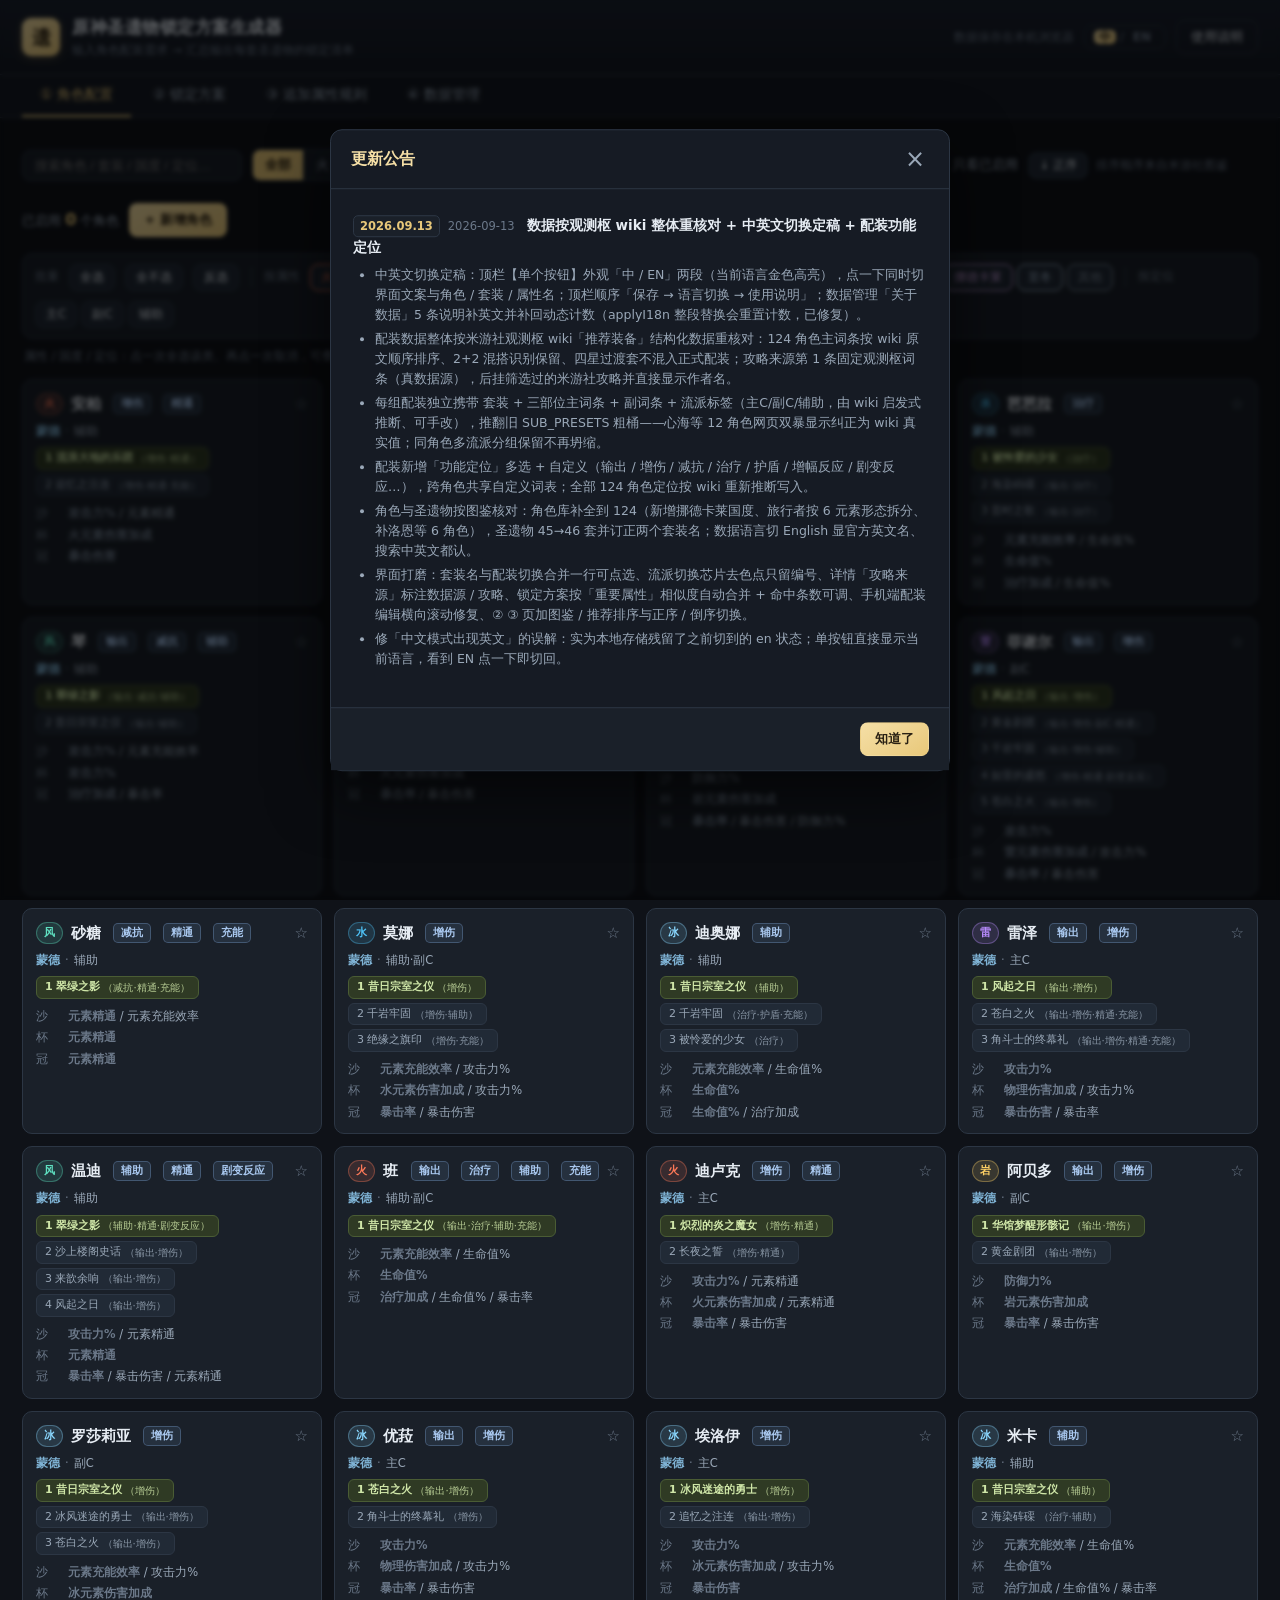
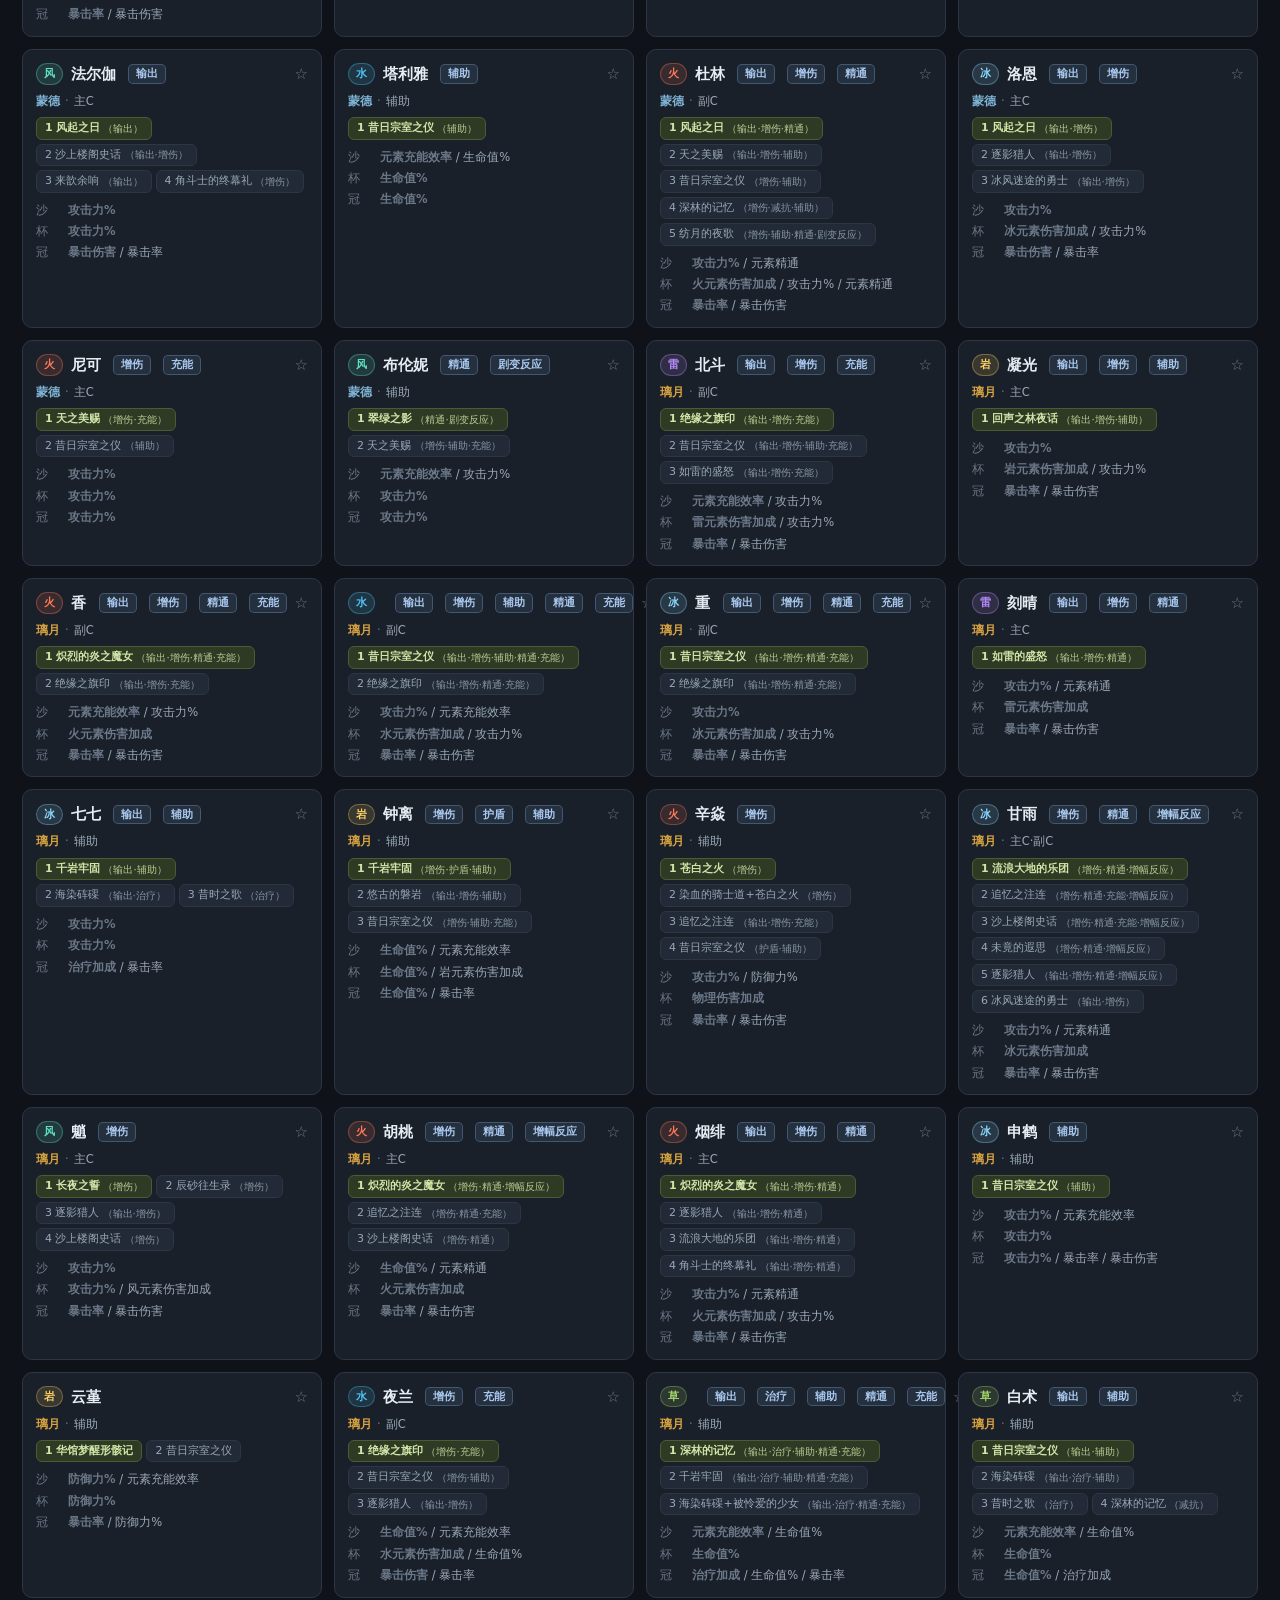
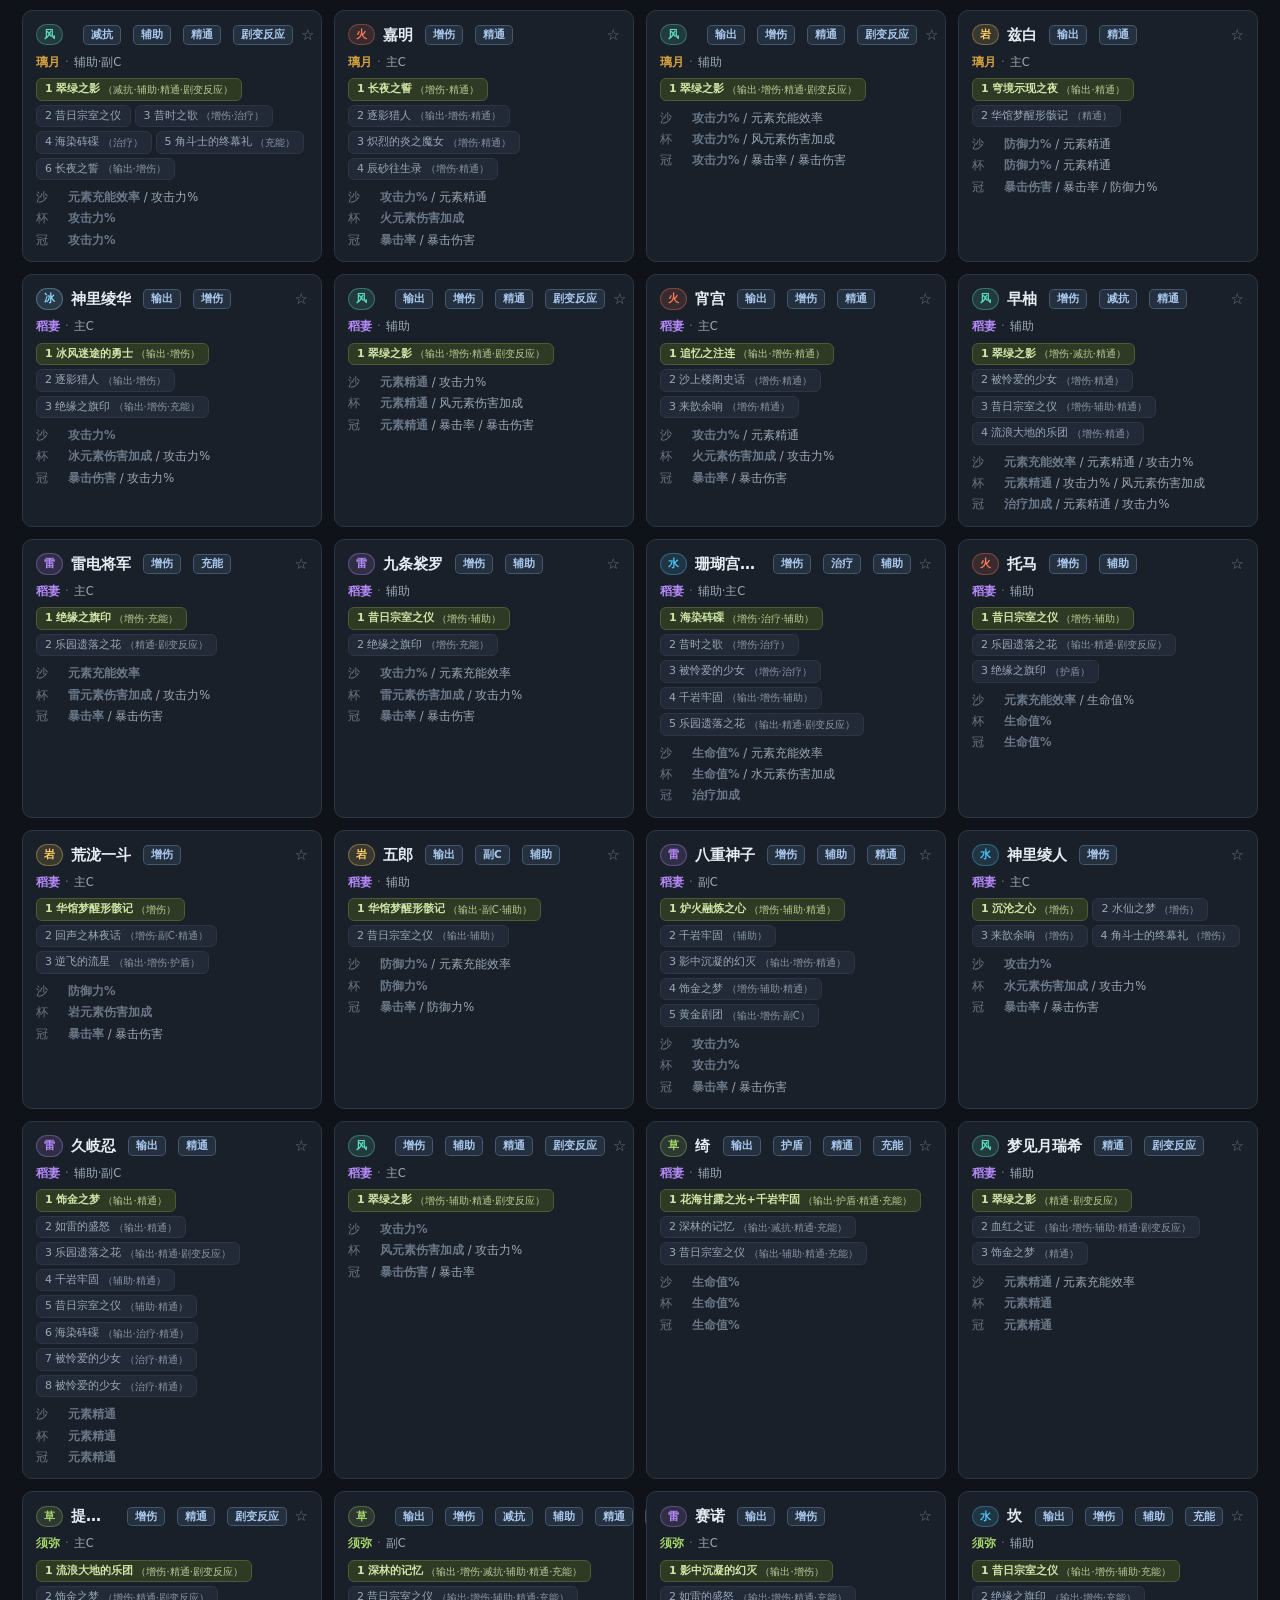
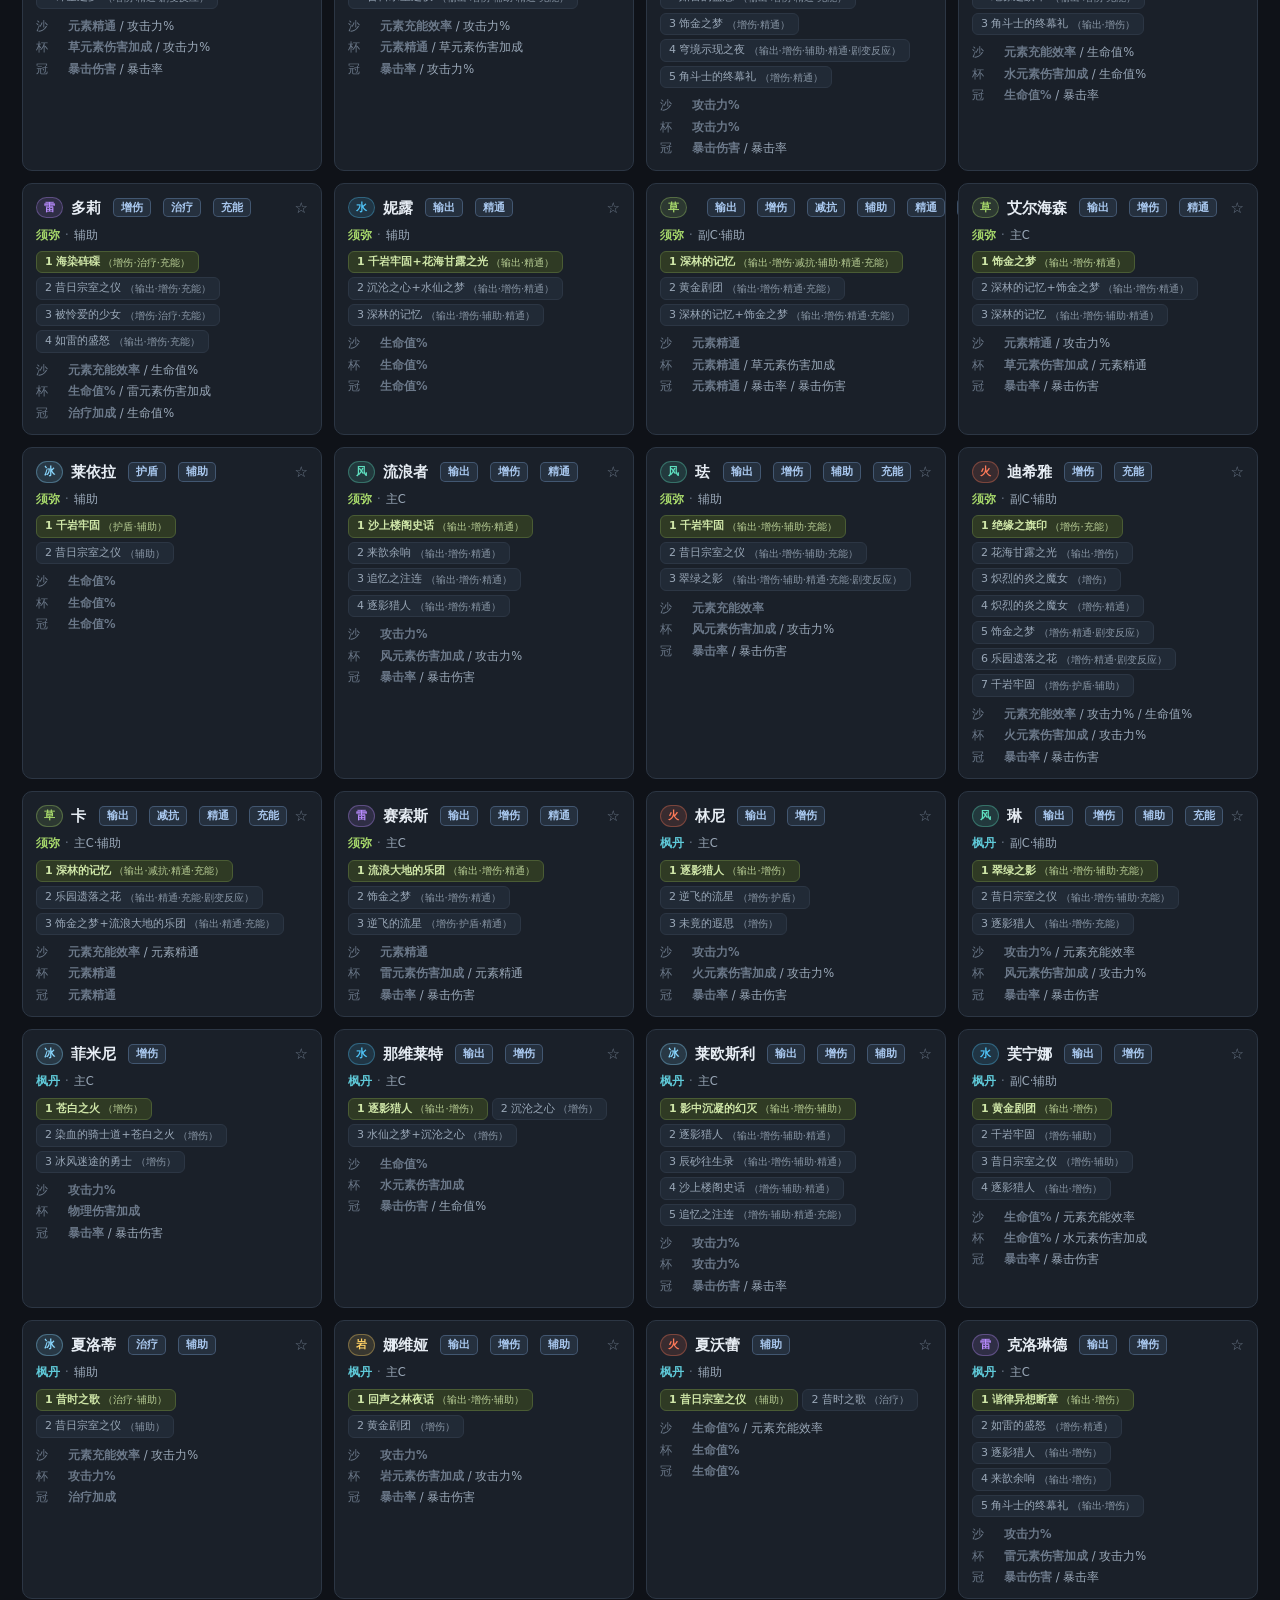
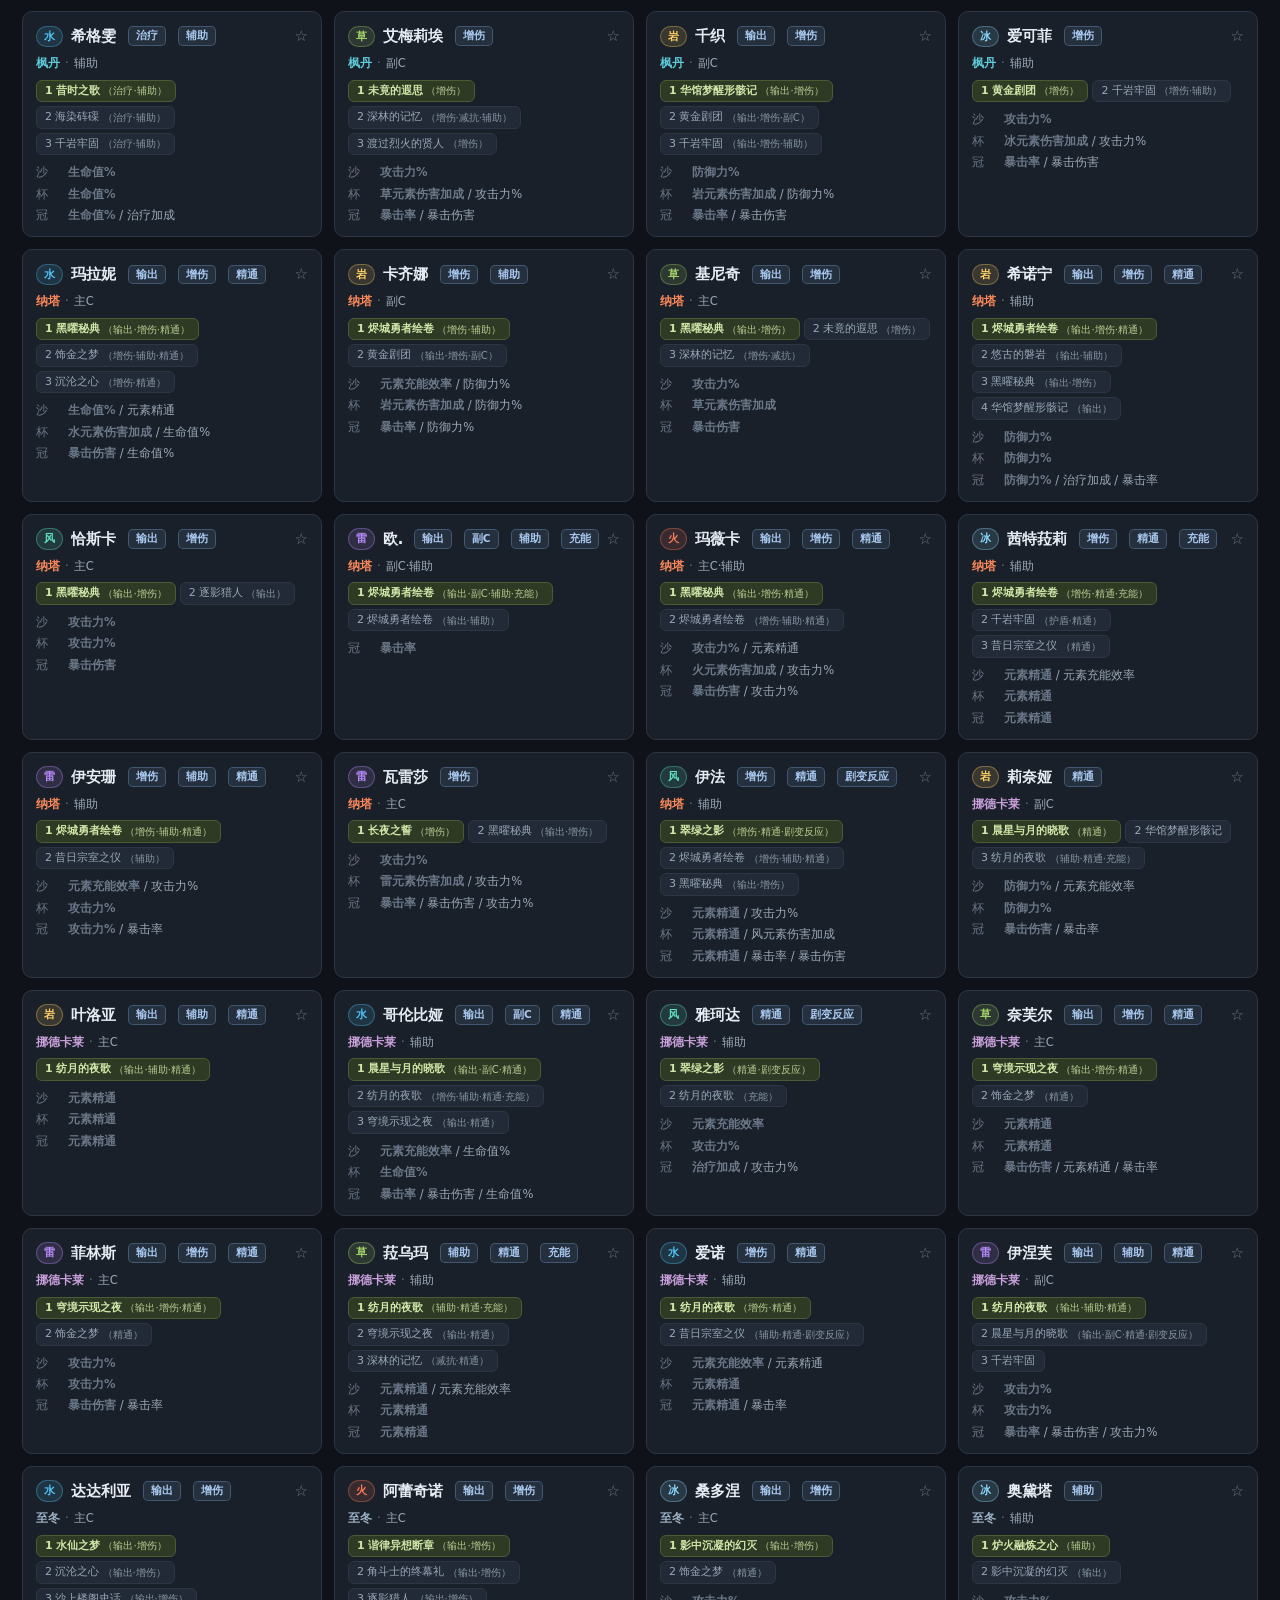
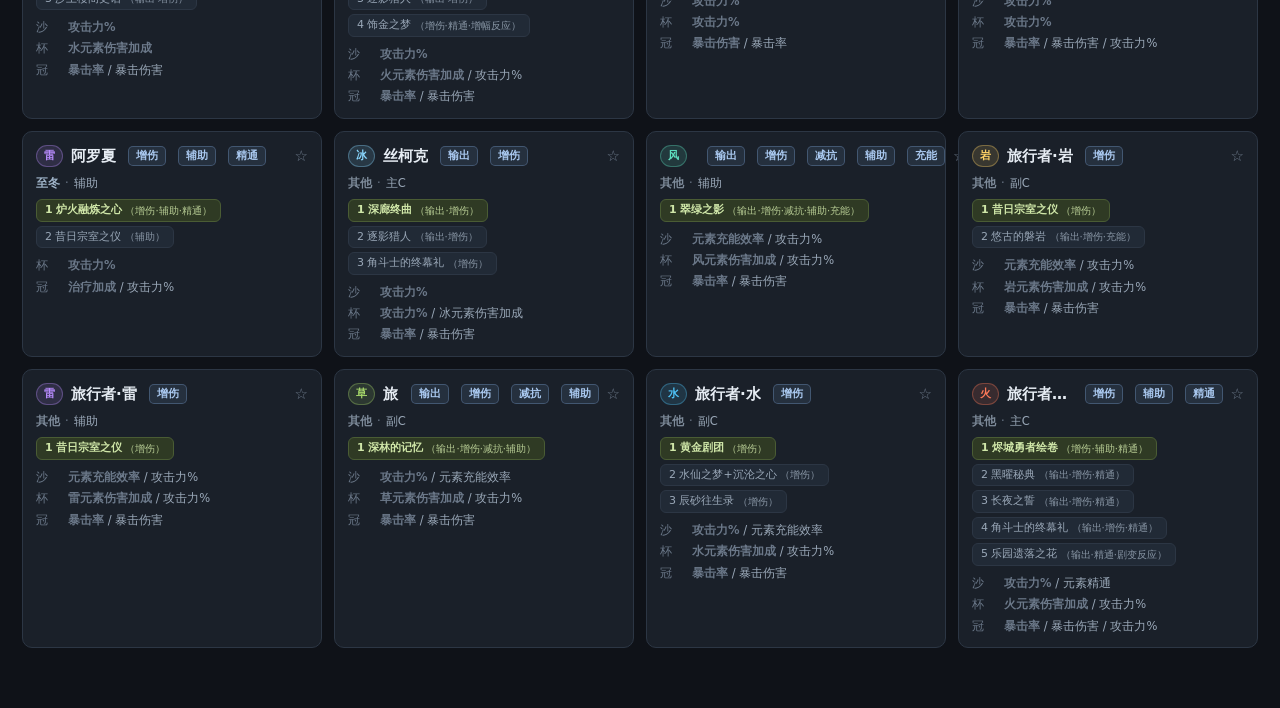
==== commit 6973ec9e: "语言切换定稿（单按钮「中 / EN」）+ 顶栏顺序「保存→语言切换→使用说明」+ 数据管理「关于数据」英文补全（修复 applyI18n 整段替换重置计数的问题）；CHANGELOG 合并为单版本 v" ====
--- a/index.html
+++ b/index.html
@@ -1,8 +1,8 @@
 <!DOCTYPE html>
-<html lang="zh-CN" data-page-node-id="t6nrNx8f3ggMP3WB63H9dn">
-<head data-page-node-id="KbGWqUkLnELAGkmiLny7Sh">
-<meta charset="UTF-8" data-page-node-id="pBTzJBG02YW93nA2NWuBQQ">
-<meta name="viewport" content="width=device-width, initial-scale=1.0, viewport-fit=cover" data-page-node-id="HEMONmm8aEvFUhdniU9C4l">
+<html lang="zh-CN">
+<head>
+<meta charset="UTF-8">
+<meta name="viewport" content="width=device-width, initial-scale=1.0, viewport-fit=cover">
 <title>原神圣遗物锁定方案生成器</title>
 <style>
 :root{
@@ -51,19 +51,24 @@
 .topbar h1{font-size:17px;letter-spacing:.5px;}
 .sub{margin:0;font-size:12px;color:var(--txt3);}
 .topbar-right{display:flex;align-items:center;gap:10px;}
-.save-hint{font-size:12px;color:var(--txt3);}
-
-/* ---------- 语言切换（显示语言 / 数据语言，各自独立） ---------- */
-.lang-fld{
-  display:flex;align-items:center;gap:5px;
-  font-size:12px;color:var(--txt3);white-space:nowrap;
-}
-.lang-fld select{
-  font-size:12px;padding:4px 6px;border-radius:7px;
-  border:1px solid var(--line);background:var(--bg3);color:var(--txt);
-  cursor:pointer;max-width:104px;
-}
-.lang-fld select:hover{border-color:var(--gold);}
+/* 预留最长文案的宽度，避免「已保存」⇄「数据保存在本机浏览器」切换时顶栏左右跳 */
+.save-hint{font-size:12px;color:var(--txt3);white-space:nowrap;min-width:10em;text-align:left;}
+
+/* ---------- 语言切换：顶栏单个按钮，外观为「中 / EN」两段，当前语言段高亮 ---------- */
+.lang-btn{
+  display:inline-flex;align-items:center;gap:3px;
+  font-size:12px;line-height:1;font-weight:700;white-space:nowrap;user-select:none;
+  padding:4px 9px;border-radius:8px;cursor:pointer;
+  border:1px solid var(--line);background:var(--bg3);
+  transition:color .15s,background .15s,border-color .15s,box-shadow .15s;
+}
+.lang-btn:hover{ border-color:var(--gold2); }
+.lang-btn .lang-sep{ color:var(--txt3);font-weight:400;padding:0 1px; }
+.lang-btn .lang-seg{ padding:1px 5px;border-radius:5px;color:var(--txt3);transition:.15s; }
+/* 当前语言段高亮，状态一目了然（两种语言都常显，点一下切到另一种） */
+.lang-btn .lang-seg.active{
+  color:#2a2113;background:linear-gradient(145deg,var(--gold2),var(--gold));
+}
 
 /* ---------- tabs ---------- */
 .tabs{display:flex;gap:4px;padding:0 22px;background:var(--bg2);border-bottom:1px solid var(--line);position:sticky;top:var(--tbh,67px);z-index:49;}
@@ -669,9 +674,8 @@
     padding-top:calc(9px + env(safe-area-inset-top));
   }
   .topbar .sub,.save-hint{display:none;}
-  /* 语言切换：窄屏只留下拉框，不占额外宽度 */
-  .lang-fld{font-size:0;gap:0;}
-  .lang-fld select{max-width:88px;font-size:11.5px;padding:3px 4px;}
+  /* 语言切换：窄屏压缩内边距字号，单按钮保持完整可读 */
+  .lang-btn{font-size:11.5px;padding:4px 9px;gap:3px;}
   /* 元素分段：英文（Pyro / Electro…）比中文宽，窄屏压缩内边距与字号 */
   .seg-btn{padding:6px 8px;font-size:12px;}
   .logo{width:32px;height:32px;font-size:16px;border-radius:8px;}
@@ -831,438 +835,435 @@
 }
 </style>
 </head>
-<body data-page-node-id="Y84InYvLrjLECUXiv3nexH">
-
-<header class="topbar" data-page-node-id="5jmecK30TDzr3JJK54fTyW">
-  <div class="brand" data-page-node-id="tZLTKQHKoT7Y7ygKYqeH3E">
-    <span class="logo" data-page-node-id="WVzrGQuSOl3pzSajkUS9pL">遗</span>
-    <div data-page-node-id="BG7h9ensnsk87YDOyWD4IF">
-      <h1 data-page-node-id="rGrWxvov3Xo7CRzdRJvJSx">原神圣遗物锁定方案生成器</h1>
-      <p class="sub" data-page-node-id="wA6iDFJXE7bDfb78o592zD">输入角色配装需求 → 汇总输出每套圣遗物的锁定清单</p>
+<body>
+
+<header class="topbar">
+  <div class="brand">
+    <span class="logo">遗</span>
+    <div>
+      <h1>原神圣遗物锁定方案生成器</h1>
+      <p class="sub">输入角色配装需求 → 汇总输出每套圣遗物的锁定清单</p>
     </div>
   </div>
-  <div class="topbar-right" data-page-node-id="mTq1I9F8koFlDrSML5gPJR">
-    <label class="lang-fld" title="界面文案与角色 / 套装 / 属性名一并切换语言" data-page-node-id="YzxlkWbsGUPKl2KuLbNGaT">
-      <select id="langSel" aria-label="语言（界面 + 数据）" data-page-node-id="qLHEpj6neBfpDuD7oKNdGl">
-        <option value="zh" data-page-node-id="0AVD7sWAXUXo4MwK7BLqHB">中文</option>
-        <option value="en" data-page-node-id="WBxsfq66EAU1VrH4U9QSNv">English</option>
-      </select>
-    </label>
-    <span id="saveHint" class="save-hint" data-page-node-id="Ynx85z18w2bbgjPSbhnzhN">数据保存在本机浏览器</span>
-    <button id="btnHelp" class="btn ghost" data-page-node-id="CmLxByIRAY7Q22P9HFlxXU">使用说明</button>
+  <div class="topbar-right">
+    <span id="saveHint" class="save-hint">数据保存在本机浏览器</span>
+    <button id="btnLang" class="lang-btn" type="button" aria-label="切换语言（中文 / English）" title="界面与数据名当前为中文，点击切到 English">
+      <span class="lang-seg" data-seg="zh">中</span><span class="lang-sep" aria-hidden="true">/</span><span class="lang-seg" data-seg="en">EN</span>
+    </button>
+    <button id="btnHelp" class="btn ghost" data-en="Instructions">使用说明</button>
   </div>
 </header>
 
-<nav class="tabs" data-page-node-id="9y0PKGLF8p5Axci1XRSULE">
-  <button class="tab active" data-tab="chars" data-page-node-id="oVKd5DFjOvZSBGVZceaWn1"><span class="t-long" data-page-node-id="48L8ueevMfN82ZtcN7Xpj7">① 角色配置</span><span class="t-short" data-page-node-id="9PPZP1Le4tfNpVvZq4xtod">① 角色</span></button>
-  <button class="tab" data-tab="plan" data-page-node-id="YAM92DaLn9DmcAK7l7V8RU"><span class="t-long" data-page-node-id="WHikye5ZxLvZ3bwIbjEP5d">② 锁定方案</span><span class="t-short" data-page-node-id="1dIOUXjlhpEOGo1H7GdyQj">② 方案</span></button>
-  <button class="tab" data-tab="subs" data-page-node-id="P8nkgzSUi8MVu0j1hbNoLS"><span class="t-long" data-page-node-id="T0ElNXfDKEHt9t9BC3fHBx">③ 追加属性规则</span><span class="t-short" data-page-node-id="elnqbr9uQHHSyUDoretHJM">③ 追加属性</span></button>
-  <button class="tab" data-tab="data" data-page-node-id="O6xo5Do642dhxLeSD3QHsB"><span class="t-long" data-page-node-id="dwCiAB7iLR9XWHzbQQHRrD">④ 数据管理</span><span class="t-short" data-page-node-id="8R5heLx39w5aAD0AF1k77y">④ 数据</span></button>
+<nav class="tabs">
+  <button class="tab active" data-tab="chars"><span class="t-long">① 角色配置</span><span class="t-short">① 角色</span></button>
+  <button class="tab" data-tab="plan"><span class="t-long">② 锁定方案</span><span class="t-short">② 方案</span></button>
+  <button class="tab" data-tab="subs"><span class="t-long">③ 追加属性规则</span><span class="t-short">③ 追加属性</span></button>
+  <button class="tab" data-tab="data"><span class="t-long">④ 数据管理</span><span class="t-short">④ 数据</span></button>
 </nav>
 
-<main data-page-node-id="alR01nDR1F2xBZbTAFIaoY">
+<main>
   <!-- ============ 角色配置 ============ -->
-  <section id="tab-chars" class="tabpane active" data-page-node-id="BLFySwgrisUqxEibUCMxDd">
-    <div class="toolbar wrap" data-page-node-id="7gmPVSgU3Fhd130Av5yC2b">
-      <input id="charSearch" type="search" placeholder="搜索角色 / 套装 / 国度 / 定位…" data-page-node-id="2GGDkQ9swkOERziEBSqeqU">
-      <div class="seg" id="elemFilter" data-page-node-id="rsRi5XxsFLESDMGNgNIBT5">
-        <button class="seg-btn active" data-elem="all" data-page-node-id="Cn3jKvF4yop1Lbe28AxU7D">全部</button>
-        <button class="seg-btn" data-elem="pyro" data-page-node-id="BIgSm1TPALi6DoVZ2tPhmw">火</button>
-        <button class="seg-btn" data-elem="hydro" data-page-node-id="ih3GO1aJ3loivfPamdCIS0">水</button>
-        <button class="seg-btn" data-elem="cryo" data-page-node-id="BRi9urXLsMYSYFOjUuIqVw">冰</button>
-        <button class="seg-btn" data-elem="electro" data-page-node-id="ZIgYJTSoOAjxICeAwfN0hx">雷</button>
-        <button class="seg-btn" data-elem="anemo" data-page-node-id="McFWehbxbVIJ7HmBDTo8ha">风</button>
-        <button class="seg-btn" data-elem="geo" data-page-node-id="we1BQOBAnwAGoKxjdtjM0D">岩</button>
-        <button class="seg-btn" data-elem="dendro" data-page-node-id="FUMIUgT785z7xgSfu96dXL">草</button>
+  <section id="tab-chars" class="tabpane active">
+    <div class="toolbar wrap">
+      <input id="charSearch" type="search" placeholder="搜索角色 / 套装 / 国度 / 定位…">
+      <div class="seg" id="elemFilter">
+        <button class="seg-btn active" data-elem="all">全部</button>
+        <button class="seg-btn" data-elem="pyro">火</button>
+        <button class="seg-btn" data-elem="hydro">水</button>
+        <button class="seg-btn" data-elem="cryo">冰</button>
+        <button class="seg-btn" data-elem="electro">雷</button>
+        <button class="seg-btn" data-elem="anemo">风</button>
+        <button class="seg-btn" data-elem="geo">岩</button>
+        <button class="seg-btn" data-elem="dendro">草</button>
       </div>
-      <label class="fld" data-page-node-id="8jYPoVwpCSriw9VFGGhEM0">国度
-        <select id="regionFilter" data-page-node-id="0uVIiHVAd1OiXRsHimuhQd"><option value="all" data-page-node-id="QF7Z8H2Vy2q8zUgkcEgRuK">全部国度</option></select>
+      <label class="fld">国度
+        <select id="regionFilter"><option value="all">全部国度</option></select>
       </label>
-      <div class="seg" id="roleFilter" data-page-node-id="6UYMeP4zESlGTFdMQnenFu">
-        <button class="seg-btn active" data-role="all" data-page-node-id="SCypmCnCxkXSpZ3IH9jwvg">全部</button>
-        <button class="seg-btn" data-role="maindps" data-page-node-id="Grj5eypYzSy2Sl2jKFhSJo">主C</button>
-        <button class="seg-btn" data-role="subdps" data-page-node-id="6qVC4vhFpxbIHQ7l41WR2R">副C</button>
-        <button class="seg-btn" data-role="support" data-page-node-id="NuDeCBljnfgxCCxanA9TyX">辅助</button>
+      <div class="seg" id="roleFilter">
+        <button class="seg-btn active" data-role="all">全部</button>
+        <button class="seg-btn" data-role="maindps">主C</button>
+        <button class="seg-btn" data-role="subdps">副C</button>
+        <button class="seg-btn" data-role="support">辅助</button>
       </div>
-      <label class="chk" data-page-node-id="KwJsCB9KAY95WzdUVvdPV7"><input type="checkbox" id="onlyEnabled" data-page-node-id="o32MPk5Le3NZxFhJCbmsHk"> 只看已启用</label>
-      <span class="sort-bar" id="charSortBar" data-page-node-id="FIwy7nOatYYSNN0cb2TPe1"></span>
-      <span class="spacer" data-page-node-id="ahLHKWO8GnZPM4pGph6RH5"></span>
-      <span id="filterCount" class="count-badge hidden" data-page-node-id="A4G828yRG0BHsDBDS5P9sS">筛出 <b data-page-node-id="sYTORlenI6EqGZE2IcE62B">0</b> / 0 个</span>
-      <span class="count-badge" data-page-node-id="Ax8lgu27auP0TimyqOFpg4">已启用 <b id="enabledCount" data-page-node-id="6JOdHlsasEXbXTiTAznChJ">0</b> 个角色</span>
-      <button id="btnAddChar" class="btn primary" data-page-node-id="4yjMkYHaE1pVE3OOMFuLOk">+ 新增角色</button>
+      <label class="chk"><input type="checkbox" id="onlyEnabled"> 只看已启用</label>
+      <span class="sort-bar" id="charSortBar"></span>
+      <span class="spacer"></span>
+      <span id="filterCount" class="count-badge hidden">筛出 <b>0</b> / 0 个</span>
+      <span class="count-badge">已启用 <b id="enabledCount">0</b> 个角色</span>
+      <button id="btnAddChar" class="btn primary">+ 新增角色</button>
     </div>
 
-    <div class="toolbar batch-bar" data-page-node-id="LhklloXyRtPlKDXJvPwqln">
-      <span class="bar-label" data-page-node-id="qo0HaCohWNAP6BEUfy4lBd">批量</span>
-      <button class="btn sm" data-batch="all" data-page-node-id="wvymJEdN78jFgdAgpxXtiR">全选</button>
-      <button class="btn sm" data-batch="none" data-page-node-id="NMgUBn7jeMETrLYi5NABJs">全不选</button>
-      <button class="btn sm" data-batch="invert" data-page-node-id="2vfoQLQR7jGhnmzerNjY5a">反选</button>
-      <span class="bar-div" data-page-node-id="iJ8uPtehftI9MDhDpwmwwb"></span>
-      <span class="bar-label" data-page-node-id="vJfzpXa71kKWGLVz5Ib37H">按属性</span>
-      <span class="btn-grp" id="elemBatch" data-page-node-id="jtaE0jPjjIVhEkxCAcpIyB"></span>
-      <span class="bar-div" data-page-node-id="KqNmedDunmjLg21v6BHitM"></span>
-      <span class="bar-label" data-page-node-id="yUe4nNa9n0lofqkzD57BMc">按国度</span>
-      <span class="btn-grp" id="regionBatch" data-page-node-id="UrZh7Z06GcvVhaLUAeXyTh"></span>
-      <span class="bar-div" data-page-node-id="Ef9abnfYClj66DFPvVmtHo"></span>
-      <span class="bar-label" data-page-node-id="Oy9CHd3ckaxw1Hw6fVSpFb">按定位</span>
-      <span class="btn-grp" id="roleBatch" data-page-node-id="D6gA7ORb8IAMfH7ZgBgO72"></span>
+    <div class="toolbar batch-bar">
+      <span class="bar-label">批量</span>
+      <button class="btn sm" data-batch="all">全选</button>
+      <button class="btn sm" data-batch="none">全不选</button>
+      <button class="btn sm" data-batch="invert">反选</button>
+      <span class="bar-div"></span>
+      <span class="bar-label">按属性</span>
+      <span class="btn-grp" id="elemBatch"></span>
+      <span class="bar-div"></span>
+      <span class="bar-label">按国度</span>
+      <span class="btn-grp" id="regionBatch"></span>
+      <span class="bar-div"></span>
+      <span class="bar-label">按定位</span>
+      <span class="btn-grp" id="roleBatch"></span>
     </div>
-    <p class="batch-hint" data-en="Element / Region / Role: tap once to select the whole category, tap again to clear it. Categories stack and apply to <b data-page-node-id="VPuN7VFTdtQFH0SB7e0Elm">all characters</b>; &quot;Select all&quot; / &quot;Invert&quot; only affect the current filter result.">属性 / 国度 / 定位：点一次全选该类、再点一次取消，可叠加组合，对<b data-page-node-id="yiiQTWhfqDEMuWJqzpTg4L">全部角色</b>生效；「全选 / 反选」只对当前筛选结果生效</p>
-
-    <div id="charGrid" class="char-grid" data-page-node-id="ZDynFm6yLFBLkYFIrMOa6v"></div>
+    <p class="batch-hint" data-en="Element / Region / Role: tap once to select the whole category, tap again to clear it. Categories stack and apply to <b>all characters</b>; &quot;Select all&quot; / &quot;Invert&quot; only affect the current filter result.">属性 / 国度 / 定位：点一次全选该类、再点一次取消，可叠加组合，对<b>全部角色</b>生效；「全选 / 反选」只对当前筛选结果生效</p>
+
+    <div id="charGrid" class="char-grid"></div>
   </section>
 
   <!-- ============ 锁定方案 ============ -->
-  <section id="tab-plan" class="tabpane" data-page-node-id="NYmwm7HdJG8Bd9chyswgpq">
-    <div class="toolbar wrap" data-page-node-id="GBv44rxKz2khO9DYig2Oyz">
-      <label class="fld" data-page-node-id="7xGpwAhQBaINGsNXRb5fHA">套装筛选
-        <select id="planSetFilter" data-page-node-id="WFBp9VF5Lfj4TDLHtkEGg9"><option value="all" data-page-node-id="PtYlKe0AtnbZ6tDtlpdzns">全部套装</option></select>
+  <section id="tab-plan" class="tabpane">
+    <div class="toolbar wrap">
+      <label class="fld">套装筛选
+        <select id="planSetFilter"><option value="all">全部套装</option></select>
       </label>
-      <label class="fld" data-page-node-id="xT3BIcCQ3zHrbcq4agcm5B">部位筛选
-        <select id="planSlotFilter" data-page-node-id="Idmb00xD7bfwxzNERVNqgf">
-          <option value="all" data-page-node-id="iZtOVRny3FKBfxySwG2Gbr">全部部位</option>
-          <option value="sands" data-page-node-id="3UxGmCkEug9d1uRE4YADpS">时之沙</option>
-          <option value="goblet" data-page-node-id="PdGTV38FP7GXpGijckSGNZ">空之杯</option>
-          <option value="circlet" data-page-node-id="R9HDJ3AhUTYGN4EhugMJPk">理之冠</option>
+      <label class="fld">部位筛选
+        <select id="planSlotFilter">
+          <option value="all">全部部位</option>
+          <option value="sands">时之沙</option>
+          <option value="goblet">空之杯</option>
+          <option value="circlet">理之冠</option>
         </select>
       </label>
-      <span class="spacer" data-page-node-id="3OZRoOqPfbKYWj08BzVtz9"></span>
-      <label class="chk" data-page-node-id="qWhT7N44BV0ZxLwNUGoeGi"><input type="checkbox" id="planHideUnused" checked data-page-node-id="GbBoi5o6CcYffIF2sAQl43"> 隐藏无人需要的套装</label>
-      <label class="chk" data-page-node-id="nFD7ZCihcPCqCzfr4Lr5b4"><input type="checkbox" id="planAltBuild" checked data-page-node-id="cn0zY99LO90GIF1sCz2ght"> 计入备选配装</label>
-      <label class="chk" data-page-node-id="w8ELm4he61TqJYEVH68uOS"><input type="checkbox" id="planDetail" data-page-node-id="FK19eHITHT3o8BDVcH7tHO"> 显示详细件数</label>
-      <span class="sort-bar" id="planSortBar" data-page-node-id="6jPWjtjHewU1KAeU201MYV"></span>
-      <span class="spacer" data-page-node-id="24FolU5nodHVwJy6375G56"></span>
-      <button id="btnCopyGame" class="btn primary" data-page-node-id="YMSKk5iysYGe5EXOMcBHHo">复制游戏内方案</button>
-      <button id="btnCopyPlan" class="btn" data-page-node-id="Y1AtxniE5JWd2nC0Os8hEJ">复制清单</button>
-      <button id="btnCsvPlan" class="btn" data-page-node-id="oFzZBoLS7mCrbpP7kNtGPT">导出 CSV</button>
-      <button id="btnPrint" class="btn" data-page-node-id="n8BCYVfiaM6W5025YdqGFU">打印 / 存 PDF</button>
+      <span class="spacer"></span>
+      <label class="chk"><input type="checkbox" id="planHideUnused" checked> 隐藏无人需要的套装</label>
+      <label class="chk"><input type="checkbox" id="planAltBuild" checked> 计入备选配装</label>
+      <label class="chk"><input type="checkbox" id="planDetail"> 显示详细件数</label>
+      <span class="sort-bar" id="planSortBar"></span>
+      <span class="spacer"></span>
+      <button id="btnCopyGame" class="btn primary">复制游戏内方案</button>
+      <button id="btnCopyPlan" class="btn">复制清单</button>
+      <button id="btnCsvPlan" class="btn">导出 CSV</button>
+      <button id="btnPrint" class="btn">打印 / 存 PDF</button>
     </div>
 
-    <div id="pickInfo" class="pick-info" data-page-node-id="PDT8zGAgFBjFiTcpc4WIfC"></div>
-
-    <div class="card kr-card" id="krCard" data-page-node-id="ARiLCBhWItceHFE8fVjrQO">
-      <h3 class="kr-head" data-page-node-id="GYG5ZpXqGinHkRucMt3SKR">
-        <button id="krFold" class="kr-fold" type="button" aria-expanded="true" title="收起这一模块（只是不显示，启用的规则照常生效）" data-page-node-id="y1OHXme3aaF63wOFUJAMAF">▾</button>
-        <span class="kr-head-txt" data-page-node-id="4NI0tYlWoCQdZtQI1Wcwvh">🧩 散件 / 过渡 保留规则</span>
-        <span id="krCount" class="kr-count" data-page-node-id="nejpqQdUAhkCoB43iHecy3"></span>
+    <div id="pickInfo" class="pick-info"></div>
+
+    <div class="card kr-card" id="krCard">
+      <h3 class="kr-head">
+        <button id="krFold" class="kr-fold" type="button" aria-expanded="true" title="收起这一模块（只是不显示，启用的规则照常生效）">▾</button>
+        <span class="kr-head-txt" data-en="🧩 Loose / transitional keep rules">🧩 散件 / 过渡 保留规则</span>
+        <span id="krCount" class="kr-count"></span>
       </h3>
-      <div id="krBody" class="kr-body" data-page-node-id="QESZPfiRaQsL4WkGZiXu7z">
-        <p class="muted small" data-en="Artifacts worth keeping regardless of any character, either because the <b data-page-node-id="z1GIsqxGcvsVnexrhvzhbq">main stat itself is rare</b> or because it works as a <b data-page-node-id="qODFS8gdsXucl2qNTxTxBY">transitional 2-piece</b> (an elemental DMG goblet, for example). Every enabled rule produces one <b data-page-node-id="Oe7w1GmVzWtZ6tuC00syf5">candidate plan</b> that shows up in the candidate area below with the <b data-page-node-id="vxmWWRN3SuEfmx1wVw6Z1q">same weight</b> as character clusters; you can merge it into a character plan or adopt it on its own. <b data-page-node-id="60sjqL37ZDREugyxHyCwWm">The game allows at most 3 custom presets per set</b> — keep it under 3 yourself. <br data-page-node-id="wjCrXeJfejY1Y0ijqo0GQN"><b data-page-node-id="zlMwOpPGkTolNkFDI5TYav">Built-in rules are editable too</b>: hit &quot;Edit&quot; to change name / description / slot / main stats / substats / &#9733;required in a popup; edited ones are tagged &quot;Modified&quot; and can be reset with one tap. <br data-page-node-id="dCvIDEvANEyYyJD1ktC1Py">Use the arrow on the left of the heading to <b data-page-node-id="xiw8Ql2Sklgdt4FltVZpwy">collapse the whole block</b> — that only hides it, enabled rules keep producing candidates.">与具体角色无关、只因「主要属性本身稀有」或「能当过渡 2 件套」就该留的圣遗物（例如元素伤害杯）。
-          每条启用的规则会生成一份<b data-page-node-id="RuG0LdlgvaGgty5xjwhxEu">候选方案</b>，与角色聚类结果<b data-page-node-id="VJ931CoAHa2k6ACg9BJuCa">同权</b>出现在下面的候选区；
-          你可以「并入」到某个角色方案里、或单独采纳。<b data-page-node-id="HyaBsxwiXGHU3u4RZGafd1">游戏内每种套装至多 3 个自定义预设</b>，请自行控制在 3 套以内。
-          <br data-page-node-id="2oXsOsNYBIHJEu64M8SgQ5"><b data-page-node-id="7H4qq9qbaBSkYbg19wO86b">内置规则也能改</b>：点「编辑」即弹出浮窗修改（名称 / 描述 / 部位 / 主要属性 / 追加属性 / ★必须），改过的会标记「已修改」，可一键「恢复默认」。
-          <br data-page-node-id="DhnDxVqO7uNFOxJ6aM5XLb">点标题左侧的箭头可<b data-page-node-id="CCLiCaQxAW2HPqj3kFDR0b">收起整个模块</b>——只是不再显示，已启用的规则照常生成候选方案。</p>
-        <div class="toolbar wrap kr-bar" data-page-node-id="ia8tnQGA067ujLdliVRpEK">
-          <button id="btnKrNew" class="btn primary" data-page-node-id="peQENQk75eSvt6HGXjsYoT">＋ 新增自定义规则</button>
+      <div id="krBody" class="kr-body">
+        <p class="muted small" data-en="Artifacts worth keeping regardless of any character, either because the <b>main stat itself is rare</b> or because it works as a <b>transitional 2-piece</b> (an elemental DMG goblet, for example). Every enabled rule produces one <b>candidate plan</b> that shows up in the candidate area below with the <b>same weight</b> as character clusters; you can merge it into a character plan or adopt it on its own. <b>The game allows at most 3 custom presets per set</b> — keep it under 3 yourself. <br><b>Built-in rules are editable too</b>: hit &quot;Edit&quot; to change name / description / slot / main stats / substats / &#9733;required in a popup; edited ones are tagged &quot;Modified&quot; and can be reset with one tap. <br>Use the arrow on the left of the heading to <b>collapse the whole block</b> — that only hides it, enabled rules keep producing candidates.">与具体角色无关、只因「主要属性本身稀有」或「能当过渡 2 件套」就该留的圣遗物（例如元素伤害杯）。
+          每条启用的规则会生成一份<b>候选方案</b>，与角色聚类结果<b>同权</b>出现在下面的候选区；
+          你可以「并入」到某个角色方案里、或单独采纳。<b>游戏内每种套装至多 3 个自定义预设</b>，请自行控制在 3 套以内。
+          <br><b>内置规则也能改</b>：点「编辑」即弹出浮窗修改（名称 / 描述 / 部位 / 主要属性 / 追加属性 / ★必须），改过的会标记「已修改」，可一键「恢复默认」。
+          <br>点标题左侧的箭头可<b>收起整个模块</b>——只是不再显示，已启用的规则照常生成候选方案。</p>
+        <div class="toolbar wrap kr-bar">
+          <button id="btnKrNew" class="btn primary" data-en="+ New custom rule">＋ 新增自定义规则</button>
         </div>
-        <div id="keepRuleList" class="kr-list" data-page-node-id="i0tkdkBz7rlFWamzZiv4ZV"></div>
+        <div id="keepRuleList" class="kr-list"></div>
       </div>
     </div>
 
-    <div id="planSummary" class="summary-strip" data-page-node-id="T7SADjr3dcbYwPFDLtd5bZ"></div>
-    <h2 class="print-only" data-page-node-id="WncPE7gKORQTPI9qCQDM17">原神圣遗物锁定清单</h2>
-    <p class="print-only print-meta" id="printMeta" data-page-node-id="O2IDphxSFpMmCEiNTqsLSI"></p>
-    <div id="planBody" data-page-node-id="etgYlmown4yvi7mPG2q5Lq"></div>
+    <div id="planSummary" class="summary-strip"></div>
+    <h2 class="print-only">原神圣遗物锁定清单</h2>
+    <p class="print-only print-meta" id="printMeta"></p>
+    <div id="planBody"></div>
   </section>
 
   <!-- ============ 追加属性规则 ============ -->
-  <section id="tab-subs" class="tabpane" data-page-node-id="Gsz8L0Cn3piqYcMtBToR1A">
-    <div class="two-col" data-page-node-id="o6P1KOcftkBRBpVrtCrBpo">
-      <div class="card" data-page-node-id="jjnYfxO6EDMM9QbnAyGV67">
-        <h3 data-page-node-id="Q6DYMBCDnpHu7Fy6EbdXtH">通用分档规则</h3>
-        <p class="muted small" data-en="Auto-summarised from the characters you enabled: a main-stat whitelist plus the substat rules to copy into the game." data-page-node-id="mFvprdUjti2T8Iq5a7rzTc">根据你启用的角色，自动汇总出的主要属性白名单 + 追加属性判定逻辑。游戏内可照此执行锁定。</p>
-        <div id="subRules" data-page-node-id="D4ejajt9tZ94zoTubUovr3"></div>
+  <section id="tab-subs" class="tabpane">
+    <div class="two-col">
+      <div class="card">
+        <h3>通用分档规则</h3>
+        <p class="muted small" data-en="Auto-summarised from the characters you enabled: a main-stat whitelist plus the substat rules to copy into the game.">根据你启用的角色，自动汇总出的主要属性白名单 + 追加属性判定逻辑。游戏内可照此执行锁定。</p>
+        <div id="subRules"></div>
       </div>
 
-      <div class="card" data-page-node-id="wATc4avQzTzmFRJJONqj0B">
-        <h3 data-page-node-id="0idSSbn3QgwzcJohlbsRZn">胚子评分器</h3>
-        <p class="muted small" data-en="Enter an artifact to see at a glance whether it is worth keeping." data-page-node-id="GBeJDk6Z5jfp0owXaXoULM">输入一件圣遗物的信息，快速判断值不值得留。</p>
-        <div class="form-row" data-page-node-id="4sq9EP7aGG08CmkwS9Mu65">
-          <label class="fld" data-page-node-id="KDeN6SbCI5zGUorNAehQG0">套装
-            <select id="scoreSet" data-page-node-id="yxyDhOy6FY0Uuhy1Ti6JTe"><option value="" data-page-node-id="lBccdXQXr1JZCG35Hj6eYV">（不限）</option></select>
+      <div class="card">
+        <h3>胚子评分器</h3>
+        <p class="muted small" data-en="Enter an artifact to see at a glance whether it is worth keeping.">输入一件圣遗物的信息，快速判断值不值得留。</p>
+        <div class="form-row">
+          <label class="fld">套装
+            <select id="scoreSet"><option value="">（不限）</option></select>
           </label>
-          <label class="fld" data-page-node-id="aPLki8Cs7O2WDYPJpapGJl">部位
-            <select id="scoreSlot" data-page-node-id="Q9RpWdgsNqTdxtjGZ2bXmQ"></select>
+          <label class="fld">部位
+            <select id="scoreSlot"></select>
           </label>
         </div>
-        <div class="form-row" data-page-node-id="EIW7EKbkSYBY8iuXOv6v9q">
-          <label class="fld" data-page-node-id="TiricV4GCg6YBSJh2co73R">主要属性
-            <select id="scoreMain" data-page-node-id="fKNBlIqcAOLyAN44iCNObk"></select>
+        <div class="form-row">
+          <label class="fld">主要属性
+            <select id="scoreMain"></select>
           </label>
         </div>
-        <div id="scoreSubs" class="sub-inputs" data-page-node-id="htL26pIVFoDJlNjBG9B1mg"></div>
-        <div id="scoreResult" class="score-result" data-page-node-id="R6FqpiDez2gU7EnJ98Fq8a"></div>
+        <div id="scoreSubs" class="sub-inputs"></div>
+        <div id="scoreResult" class="score-result"></div>
       </div>
     </div>
 
-    <div class="card" data-page-node-id="95MefFd6gecP1WgNIWDdlu">
-      <h3 data-page-node-id="Rvgnnl7faFpJuLWGf6uZRq">各套装推荐追加属性</h3>
-      <p class="muted small" data-en="Aggregated from the <b data-page-node-id="94rC7TQQUzCKWcprBm4ioi">ordering</b> of every character that wants this set: earlier = more characters ranked it first. &#9733; means most characters marked it &quot;Required&quot; (the &#9733;Required flag in the lock plan). Main stat / substat needs are counted <b data-page-node-id="E23pijqu77lE6rHUzUVkrj">per build</b>.">按该套装下所有需求角色的<b data-page-node-id="YnvbtFkhItBxUBzvsOqEZj">排序</b>汇总：越靠前 = 越多人把它排在前面；
-        ★ 表示多数角色把它标成了「必选」（对应锁定方案里的 ★必须）。主要属性 / 追加属性需求<b data-page-node-id="mnUugc5aONkFOSoUh62pKT">按配装组</b>统计。</p>
-      <div id="setSubTable" data-page-node-id="q6H3UPkSeGTa0AUFB3O3tK"></div>
+    <div class="card">
+      <h3>各套装推荐追加属性</h3>
+      <p class="muted small" data-en="Aggregated from the <b>ordering</b> of every character that wants this set: earlier = more characters ranked it first. &#9733; means most characters marked it &quot;Required&quot; (the &#9733;Required flag in the lock plan). Main stat / substat needs are counted <b>per build</b>.">按该套装下所有需求角色的<b>排序</b>汇总：越靠前 = 越多人把它排在前面；
+        ★ 表示多数角色把它标成了「必选」（对应锁定方案里的 ★必须）。主要属性 / 追加属性需求<b>按配装组</b>统计。</p>
+      <div id="setSubTable"></div>
     </div>
   </section>
 
   <!-- ============ 数据管理 ============ -->
-  <section id="tab-data" class="tabpane" data-page-node-id="5GFN0EU2UIBnbhWCL2a5LH">
-    <div class="card" data-page-node-id="Mm9dUPsOG8VTLCHfFGrCJv">
-      <h3 data-page-node-id="QBp1vadpDD7LEWqR1OWkHg">圣遗物套装管理</h3>
-      <p class="muted small" data-en="Add or remove sets, edit the 2-piece text, move entries up and down. Built-in sets are only &quot;hidden&quot; and can be restored any time. Hit the button below to work in a popup." data-page-node-id="ZKGcaLZ6MpEJzyyedWMhqy">增删套装、改 2 件套说明、上下移排序；内置套装只是「隐藏」，可随时恢复。点下面按钮在浮窗里操作。</p>
-      <button id="btnOpenSetMgr" class="btn primary" data-page-node-id="48t4JGFLw89PEqBrRb057i">打开套装管理</button>
+  <section id="tab-data" class="tabpane">
+    <div class="card">
+      <h3>圣遗物套装管理</h3>
+      <p class="muted small" data-en="Add or remove sets, edit the 2-piece text, move entries up and down. Built-in sets are only &quot;hidden&quot; and can be restored any time. Hit the button below to work in a popup.">增删套装、改 2 件套说明、上下移排序；内置套装只是「隐藏」，可随时恢复。点下面按钮在浮窗里操作。</p>
+      <button id="btnOpenSetMgr" class="btn primary">打开套装管理</button>
     </div>
-    <div class="card" data-page-node-id="pg0VLuCAP8HLN4JBPDTKHy">
-      <h3 data-page-node-id="2qheWUCmhGC2dB9xJEzxJy">备份与恢复</h3>
-      <p class="muted small" data-en="Your config lives in the browser&#39;s localStorage — export it before switching devices or clearing the cache. <br data-page-node-id="u1knsxRsfuZ2GfDdEgA1ne"><b data-page-node-id="rHT3bTdRq11CxVEBCQTawl">&quot;Restore built-in defaults&quot;</b> overwrites the local save with the built-in library and wipes every custom edit, i.e. a hard reset. A normal browser refresh only reloads the page and does <b data-page-node-id="IhwS1xb8WkYIRUUFVv4UIC">not</b> clear local storage, so stale or corrupted data would otherwise stick around.">配置保存在浏览器 localStorage，换设备或清缓存前请先导出。<br data-page-node-id="QoJMPpoFffALEx2D6kUbUi">
-        <b data-page-node-id="34MoCXvhW6vJ7hpeDfW6JD">「恢复内置默认库」</b>＝用内置默认库覆盖本机存档、清除你的全部自定义修改，相当于一次硬刷新；浏览器普通「刷新」只重载页面、<b data-page-node-id="BuquAjAoF0HK4BW1Sx9rRb">不会</b>清本地存档，所以旧数据 / 乱码会一直留着。</p>
-      <div class="btn-row" data-page-node-id="b2LULjz1RbUVhWJHC4Ywy6">
-        <button id="btnExportJson" class="btn primary" data-page-node-id="CTLoRltCMdgXp1WwaVDsOx">导出配置 JSON</button>
-        <button id="btnImportJson" class="btn" data-page-node-id="JHH6dbibbZvSFLprLgO0FR">导入配置 JSON</button>
-        <input type="file" id="fileImport" accept=".json" hidden data-page-node-id="qCF5381LCvdOoM7EA13BDM">
-        <button id="btnClearEnabled" class="btn" data-page-node-id="QKy7kw90BFUUTj9R6FqYNz">清空启用状态</button>
-        <button id="btnReset" class="btn danger" data-page-node-id="Xv6iJHTOS61K6AhOjRXbkl">恢复内置默认库（硬刷新）</button>
+    <div class="card">
+      <h3>备份与恢复</h3>
+      <p class="muted small" data-en="Your config lives in this browser&#39;s local storage — export a copy before switching devices or clearing the cache. <br><b>&quot;Restore built-in defaults&quot;</b> overwrites your local save with the built-in library and erases every custom edit you&#39;ve made; it works like a hard reset. A normal browser refresh only reloads the page and does <b>not</b> clear local storage, so any stale or corrupted data would otherwise keep lingering.">配置保存在浏览器的本地存储中，换设备或清缓存前请先导出。<br>
+        <b>「恢复内置默认库」</b>＝用内置默认库覆盖本机存档、清除你的全部自定义修改，相当于一次硬刷新；浏览器普通「刷新」只重载页面、<b>不会</b>清本地存档，所以旧数据 / 乱码会一直留着。</p>
+      <div class="btn-row">
+        <button id="btnExportJson" class="btn primary" data-en="Export config (JSON)">导出配置 JSON</button>
+        <button id="btnImportJson" class="btn" data-en="Import config (JSON)">导入配置 JSON</button>
+        <input type="file" id="fileImport" accept=".json" hidden>
+        <button id="btnClearEnabled" class="btn" data-en="Clear enabled state">清空启用状态</button>
+        <button id="btnReset" class="btn danger" data-en="Restore built-in defaults (hard reset)">恢复内置默认库（硬刷新）</button>
       </div>
     </div>
 
-    <div class="card" data-page-node-id="ZPQYYxpz80eA3VvyimmxMy">
-      <h3 data-page-node-id="uGEPE3jgt5ukoLtG7ExFeX">更新日志 <span id="appVersion" class="muted small" data-page-node-id="5KtXzRbyMMuA0MaUDROkZ7"></span></h3>
-      <p class="muted small" data-en="The built-in character and artifact data is maintained by hand as the game updates; every change is logged here. A major update pops up the notice once the first time you open the app." data-page-node-id="UKCxEmnFqMIXH9b3wpgo6v">内置角色 / 圣遗物会随游戏版本手工维护，这里记录每次更新改了什么。大版本更新后首次打开会自动弹一次公告。</p>
-      <div id="chgLog" class="chg-log" data-page-node-id="lwnD09itsP6U6qYdyYSAII"></div>
-      <div class="btn-row" data-page-node-id="21INry2mMNILTDv5AHCSxs">
-        <button id="btnShowNotice" class="btn" data-page-node-id="HajUqsgNmCXWQcbCmDhm7J">查看更新公告</button>
+    <div class="card">
+      <h3>更新日志 <span id="appVersion" class="muted small"></span></h3>
+      <p class="muted small" data-en="The built-in character and artifact data is maintained by hand as the game updates; every change is logged here. A major update pops up the notice once the first time you open the app.">内置角色 / 圣遗物会随游戏版本手工维护，这里记录每次更新改了什么。大版本更新后首次打开会自动弹一次公告。</p>
+      <div id="chgLog" class="chg-log"></div>
+      <div class="btn-row">
+        <button id="btnShowNotice" class="btn">查看更新公告</button>
       </div>
     </div>
 
-    <div class="card" data-page-node-id="RrHIktOMo4GAUhPRNvozjh">
-      <h3 data-page-node-id="hIq5CvyhuFtYjmlNtboXQf">关于数据</h3>
-      <ul class="muted small notes" data-page-node-id="iE62KaMECsYImmIVjk8L6Q">
-        <li data-page-node-id="RQ1GVjGpRWWiuFtMEtuD5k">内置 <b id="statCharCount" data-page-node-id="Tw7zbWti5sALNQOI0y9kJs">0</b> 个角色、<b id="statSetCount" data-page-node-id="zffKJoZ497RPf80rZwGJhf">0</b> 个套装，整理自社区常见推荐，随版本变动请自行校正。</li>
-        <li data-page-node-id="DI0ELNJakF49VxCaLcJr7E">「主推 / 备选」权重：主推 = 1.0，备选 = 0.5；主要属性优先级 1/2/3 权重 = 1.0 / 0.5 / 0.25。</li>
-        <li data-page-node-id="1zNYs17mTaYaOPPjkenTpv">建议保留件数 = 以该主要属性为最优解的角色数（同一角色多套配装不重复计数），区间 1–4。</li>
-        <li data-page-node-id="GnMSHDllipJjOHNiB80S2n">2+2 配装对单套的件数需求更低，汇总时按 0.6 系数折算。</li>
-        <li data-page-node-id="pbrBSRsF6m24DamyFQ0UiA">主要属性 / 追加属性需求<b data-page-node-id="CxHKjxfw3mVjcDOvx4Vujp">按配装组</b>分别保存：同一角色换套装时可以有不同的词条需求。</li>
+    <div class="card">
+      <h3>关于数据</h3>
+      <ul class="muted small notes">
+        <li data-en="Built-in data covers <b id='statCharCount'>0</b> characters and <b id='statSetCount'>0</b> artifact sets, compiled from common community recommendations. Please verify as the game updates.">内置 <b id="statCharCount">0</b> 个角色、<b id="statSetCount">0</b> 个套装，整理自社区常见推荐，随版本变动请自行校正。</li>
+        <li data-en='Weights for "primary / secondary" builds: primary = 1.0, secondary = 0.5. Main-stat priority 1/2/3 weights = 1.0 / 0.5 / 0.25.'>「主推 / 备选」权重：主推 = 1.0，备选 = 0.5；主要属性优先级 1/2/3 权重 = 1.0 / 0.5 / 0.25。</li>
+        <li data-en="Recommended keep count = the number of characters for which this main stat is the best choice (a character with multiple builds is counted once), ranging 1–4.">建议保留件数 = 以该主要属性为最优解的角色数（同一角色多套配装不重复计数），区间 1–4。</li>
+        <li data-en="A 2+2 build needs fewer pieces per set, so when aggregated it is counted at a 0.6 factor.">2+2 配装对单套的件数需求更低，汇总时按 0.6 系数折算。</li>
+        <li data-en="Main-stat / sub-stat requirements are saved per build group, so a single character can have different stat needs when switching sets.">主要属性 / 追加属性需求<b>按配装组</b>分别保存：同一角色换套装时可以有不同的词条需求。</li>
       </ul>
     </div>
   </section>
 </main>
 
 <!-- ========== 角色编辑浮窗 ========== -->
-<div id="modalMask" class="modal-mask hidden" data-page-node-id="4WyTHHIEowdCEpeE3FyfYv"></div>
-<div id="charDrawer" class="modal modal-lg hidden" data-page-node-id="gpYetybCXoEQDOEIZJgH5D">
-  <div class="drawer-head" data-page-node-id="Xq3cvUuI5jqtlGampFvCTT">
-    <h2 id="drawerTitle" data-page-node-id="eU4FjbQkeUeU0tO9LBnvVK">编辑角色</h2>
-    <button id="btnCloseDrawer" class="icon-btn" data-page-node-id="THKdVIlU5kfTlFKk92vJQJ">×</button>
+<div id="modalMask" class="modal-mask hidden"></div>
+<div id="charDrawer" class="modal modal-lg hidden">
+  <div class="drawer-head">
+    <h2 id="drawerTitle">编辑角色</h2>
+    <button id="btnCloseDrawer" class="icon-btn">×</button>
   </div>
-  <div id="drawerBody" class="drawer-body" data-page-node-id="Pgi19zCsQdEF8p36LEbVmb"></div>
-  <div class="drawer-foot" data-page-node-id="vi2N4hQ2nPPx9VvHlKpXJY">
-    <button id="btnDeleteChar" class="btn danger hidden" data-page-node-id="ftChacQCnyuUyW7a1jF0CG">删除角色</button>
-    <button id="btnRestoreChar" class="btn hidden" title="把名字 / 元素 / 国度 / 定位 / 备注 / 来源 / 全部配装一次性还原成内置数据" data-page-node-id="yQ61ZsrfqOK6OC2pqcFaxb">还原内置</button>
-    <span class="spacer" data-page-node-id="tDDrlRFBzRKtayIGzED7BJ"></span>
-    <button id="btnCancelEdit" class="btn ghost" data-page-node-id="dufVMmcjPjOJg68XDbqmZC">取消</button>
-    <button id="btnSaveChar" class="btn primary" data-page-node-id="VeKoQ3mn13qXzhlID0FsMs">保存</button>
+  <div id="drawerBody" class="drawer-body"></div>
+  <div class="drawer-foot">
+    <button id="btnDeleteChar" class="btn danger hidden">删除角色</button>
+    <button id="btnRestoreChar" class="btn hidden" title="把名字 / 元素 / 国度 / 定位 / 备注 / 来源 / 全部配装一次性还原成内置数据">还原内置</button>
+    <span class="spacer"></span>
+    <button id="btnCancelEdit" class="btn ghost">取消</button>
+    <button id="btnSaveChar" class="btn primary">保存</button>
   </div>
 </div>
 
 <!-- ========== 配装编辑（二层浮窗，盖在角色浮窗之上） ========== -->
-<div id="buildMask" class="modal-mask mask-l2 hidden" data-page-node-id="YgDJsFEI4xAXPMhcoHTkId"></div>
-<div id="buildBox" class="modal modal-lg modal-l2 hidden" data-page-node-id="jZMc3JAJZDXtYwfdfMFxQh">
-  <div class="drawer-head" data-page-node-id="JGAmvusudm6EUX9Ods8ueH">
-    <h2 id="bmTitle" data-page-node-id="rQexEuTdUy2rTa3EeFhQDH">编辑配装</h2>
-    <button id="bmX" class="icon-btn" title="关闭" data-page-node-id="8kSc29bCZtFIQCFIJikmwT">×</button>
+<div id="buildMask" class="modal-mask mask-l2 hidden"></div>
+<div id="buildBox" class="modal modal-lg modal-l2 hidden">
+  <div class="drawer-head">
+    <h2 id="bmTitle">编辑配装</h2>
+    <button id="bmX" class="icon-btn" title="关闭">×</button>
   </div>
-  <div class="modal-body" data-page-node-id="hEm2OtlrffXEz5XB8ugPcD">
-    <div class="bm-sets" data-page-node-id="tleUxlwtyNyV47kMFDLveb">
-      <select id="bmSet0" class="bm-set" data-page-node-id="CCfZyrcA99V7CCpf5HFhTi"></select>
-      <span class="bm-plus" data-page-node-id="vzI8IbExgxEEOIYNwCQ22I">+</span>
-      <select id="bmSet1" class="bm-set" data-page-node-id="60TAfHqtLmFS088FMF4qCQ"></select>
-      <span id="bmKind" class="bm-kind" data-page-node-id="9IFb05BMFGQa43OfpoiQqQ"></span>
+  <div class="modal-body">
+    <div class="bm-sets">
+      <select id="bmSet0" class="bm-set"></select>
+      <span class="bm-plus">+</span>
+      <select id="bmSet1" class="bm-set"></select>
+      <span id="bmKind" class="bm-kind"></span>
     </div>
-    <div class="bm-row" data-page-node-id="huSTeqgtYZJOGNfBjYVPYg">
-      <label class="chk" data-page-node-id="r3ZC7VXY096WtPZ76DGx0q"><input type="checkbox" id="bmPrio" data-page-node-id="jeRf5KYGBlJOHnqVzmDreD"> 设为主推（第 1 组默认主推，同一角色只可有一组主推）</label>
-      <label class="fld" data-page-node-id="65FiGFFspwhQtb4H2MD4vh">📋 套用…
-        <select id="bmCopyFrom" data-page-node-id="jRZN2xGGwltRDfjvKnfYyQ">
-          <option value="" data-page-node-id="wHGWlX9BpsfeoUOvlkTBem">（不改，保持当前）</option>
+    <div class="bm-row">
+      <label class="chk"><input type="checkbox" id="bmPrio"> 设为主推（第 1 组默认主推，同一角色只可有一组主推）</label>
+      <label class="fld">📋 套用…
+        <select id="bmCopyFrom">
+          <option value="">（不改，保持当前）</option>
         </select>
       </label>
     </div>
-    <div class="fgroup" data-page-node-id="M4K0wkZNFnOceCRRwg5ECF">
-      <span class="glabel" data-page-node-id="CzDeec9ddTyBj1EZAFud4v">功能定位 <span class="hint" data-page-node-id="U0OfIcaBH0Z5Euc4X12YFS">可多选；可自定义（跨角色共享），如 输出 / 增伤 / 治疗 / 护盾</span></span>
-      <div id="bmRoles" class="role-chks" data-page-node-id="b1Ydb6GRseS5XzP51otbhZ"></div>
-      <div class="bm-addrole" data-page-node-id="zhXJM7GUtYPUbuhKpsEr22">
-        <input id="bmNewRole" type="text" placeholder="自定义定位，如 增幅反应" maxlength="12" data-page-node-id="ORAJ5Fbgoi9KfFRVBSc5QC" />
-        <button type="button" class="btn sm" id="bmAddRole" data-page-node-id="Btd2GXfLfmKsZ66Fw1XZYD">+ 添加</button>
+    <div class="fgroup">
+      <span class="glabel">功能定位 <span class="hint">可多选；可自定义（跨角色共享），如 输出 / 增伤 / 治疗 / 护盾</span></span>
+      <div id="bmRoles" class="role-chks"></div>
+      <div class="bm-addrole">
+        <input id="bmNewRole" type="text" placeholder="自定义定位，如 增幅反应" maxlength="12" />
+        <button type="button" class="btn sm" id="bmAddRole">+ 添加</button>
       </div>
     </div>
-    <div id="bmMainBox" data-page-node-id="aBPJgUSr5EcLCgTwLl8Lgx"></div>
-    <div class="fgroup" data-page-node-id="IE7F5PP2NmbHRgKLyyDH89">
-      <span class="glabel" data-page-node-id="EqxrZqwPwWqM9waQZcsRWp">追加属性需求 <span class="hint" data-page-node-id="HpSF79XMOvumYDC5Csc8PL">越靠前越想要；★ = 游戏内锁定方案的「必须」</span></span>
-      <div class="ms-list" id="bmSubs" data-page-node-id="oev7UhFcIZ9D0Yain199mj"></div>
-      <button type="button" class="btn sm" id="bmAddSub" data-page-node-id="Sap0qP7f3CpVvbaZUObBJp">+ 添加追加属性…</button>
+    <div id="bmMainBox"></div>
+    <div class="fgroup">
+      <span class="glabel">追加属性需求 <span class="hint">越靠前越想要；★ = 游戏内锁定方案的「必须」</span></span>
+      <div class="ms-list" id="bmSubs"></div>
+      <button type="button" class="btn sm" id="bmAddSub">+ 添加追加属性…</button>
     </div>
-    <p class="muted small" data-page-node-id="5O4PYNm5JPHIszn2efEsk1">改完请点右下角<b data-page-node-id="N99jEkcyZYratc4igLp6rA">「保存」</b>才生效；点「取消」或关掉窗口，改动会全部丢弃。</p>
+    <p class="muted small">改完请点右下角<b>「保存」</b>才生效；点「取消」或关掉窗口，改动会全部丢弃。</p>
   </div>
-  <div class="drawer-foot" data-page-node-id="OrPXbT7hiwdBPZOlRwkFld">
-    <button id="bmRestore" class="btn hidden" data-page-node-id="E8038TXb1z9teaJiLQs7nF">还原这一组</button>
-    <span class="spacer" data-page-node-id="XmoISGkLrNEWeSoqRhc9Gb"></span>
-    <button id="bmCancel" class="btn" data-page-node-id="uuL2gDuDdImsTIB8owia43">取消</button>
-    <button id="bmSave" class="btn primary" data-page-node-id="1mULfr6MsrE0stHyiyEvNt">保存</button>
+  <div class="drawer-foot">
+    <button id="bmRestore" class="btn hidden">还原这一组</button>
+    <span class="spacer"></span>
+    <button id="bmCancel" class="btn">取消</button>
+    <button id="bmSave" class="btn primary">保存</button>
   </div>
 </div>
 
 <!-- ========== 属性选择（三层浮窗，盖在配装浮窗之上） ========== -->
-<div id="pickMask" class="modal-mask mask-l3 hidden" data-page-node-id="apYS9QW3t25wZM2nuHGhka"></div>
-<div id="pickBox" class="modal modal-l3 hidden" data-page-node-id="xLF1lzhgKyIDiVczjqiwFP">
-  <div class="drawer-head" data-page-node-id="1CwwZ51BdYBeRvq9SRmaB2">
-    <h2 id="pickTitle" data-page-node-id="mXjVx44GfCSIEFVQALaA0O">选择属性</h2>
-    <button id="pickX" class="icon-btn" title="关闭" data-page-node-id="D4dH638PcHcthYjhjgAHCG">×</button>
+<div id="pickMask" class="modal-mask mask-l3 hidden"></div>
+<div id="pickBox" class="modal modal-l3 hidden">
+  <div class="drawer-head">
+    <h2 id="pickTitle">选择属性</h2>
+    <button id="pickX" class="icon-btn" title="关闭">×</button>
   </div>
-  <div class="modal-body" data-page-node-id="3xbb4DEcJqQnAwmp0OHaQj">
-    <p class="muted small" id="pickHint" data-en="Pick one; earlier entries are more wanted." data-page-node-id="SZdYIPyI9F5ScdGsCM1UHF"></p>
-    <div id="pickList" class="pick-list" data-page-node-id="ynAgLi5l7FvprCfctsv3M6"></div>
+  <div class="modal-body">
+    <p class="muted small" id="pickHint" data-en="Pick one; earlier entries are more wanted."></p>
+    <div id="pickList" class="pick-list"></div>
   </div>
-  <div class="drawer-foot" data-page-node-id="nbrT5p3o1zCQsCyfmBJ7fc">
-    <span class="spacer" data-page-node-id="y7ftcAdegYb04WxPIC8A5r"></span>
-    <button id="pickCancel" class="btn" data-page-node-id="3NFrEkAhLZXEIjnwszyFHk">取消</button>
+  <div class="drawer-foot">
+    <span class="spacer"></span>
+    <button id="pickCancel" class="btn">取消</button>
   </div>
 </div>
 
 <!-- ========== 更新公告 ========== -->
-<div id="noticeMask" class="modal-mask hidden" data-page-node-id="AaNESlR4hu9J2zV2X5AvJJ"></div>
-<div id="noticeBox" class="modal hidden" data-page-node-id="YNIW8bQToWb1JNu15lzE03">
-  <div class="drawer-head" data-page-node-id="FtUm77dh4fDKTpEEYHU7Nn">
-    <h2 data-page-node-id="FfmB8oyxBRJYuySn9j46TC">更新公告</h2>
-    <button id="btnCloseNotice" class="icon-btn" data-page-node-id="QxOBkTgtDajqRT6Ylfrp94">×</button>
+<div id="noticeMask" class="modal-mask hidden"></div>
+<div id="noticeBox" class="modal hidden">
+  <div class="drawer-head">
+    <h2>更新公告</h2>
+    <button id="btnCloseNotice" class="icon-btn">×</button>
   </div>
-  <div class="modal-body" id="noticeBody" data-page-node-id="ips0aEUwV1FuoyAPtQDkbl"></div>
-  <div class="drawer-foot" data-page-node-id="mKRKYA6oiIetItqyFoKmc8">
-    <span class="spacer" data-page-node-id="lzMoci7eETa9YyegbSMGty"></span>
-    <button id="btnNoticeOk" class="btn primary" data-page-node-id="0noe22sXwJQVKU16NhlgPh">知道了</button>
+  <div class="modal-body" id="noticeBody"></div>
+  <div class="drawer-foot">
+    <span class="spacer"></span>
+    <button id="btnNoticeOk" class="btn primary">知道了</button>
   </div>
 </div>
 
 <!-- ========== 使用说明 ========== -->
-<div id="helpMask" class="modal-mask hidden" data-page-node-id="nKMTELUzGpobqM3RykB1nw"></div>
-<div id="helpBox" class="modal hidden" data-page-node-id="MdMMLnThBMWKCtyYQz7b38">
-  <div class="drawer-head" data-page-node-id="Nn7nIblqBbLiUEkul8JnUA">
-    <h2 data-page-node-id="X5wRdf7nTRlK63KBl6lzxI">使用说明</h2>
-    <button id="btnCloseHelp" class="icon-btn" data-page-node-id="v9swrc7Dy6ja40rpIOBmmw">×</button>
+<div id="helpMask" class="modal-mask hidden"></div>
+<div id="helpBox" class="modal hidden">
+  <div class="drawer-head">
+    <h2>使用说明</h2>
+    <button id="btnCloseHelp" class="icon-btn">×</button>
   </div>
-  <div class="modal-body" data-en-key="help" data-page-node-id="ZvwMbg60NkISGjoXO10lc4">
-    <h4 data-page-node-id="EGJHNIMB6FT2J4UM2NnnCV">三步走</h4>
-    <ol data-page-node-id="5CE9k0GVfBD4gaDg7wYsy7">
-      <li data-page-node-id="D9FPa0ky62q9jzbABovdM1"><b data-page-node-id="xUBlU3mW61ER7aPZb2AnZ1">① 角色配置</b>：顶部可按<b data-page-node-id="qSvpWxxMZ20vsqCvwdVTRi">元素 / 国度 / 定位</b>筛选（三者可叠加，还能配合搜索框与「只看已启用」），
-        有筛选时右上角显示「筛出 N / 总数」；旁边「<b data-page-node-id="Gfd8DyD6PBfitQr32KVw0K">↓ 正序 / ↑ 倒序</b>」可把整个列表反过来（会记住你的选择）。
-        勾选你实际要养的角色。点卡片打开<b data-page-node-id="GfK9H4oKa8uHK4PRjQnYvB">编辑浮窗</b>：上面是角色基本信息，下面是配装卡片——
-        每张卡片一眼看全套装、三部位主要属性、追加属性，点卡片上的<b data-page-node-id="gLyTKnIupU7JTFSFjuXU3s">「✎ 编辑」</b>会再弹出一个<b data-page-node-id="4wFeEDoFoAtwY0mb1HyR6m">配装编辑浮窗</b>。
-        词条改完点<b data-page-node-id="eBFqROOm7uL5vPgEFyYPBs">「保存」</b>才生效；点取消 / 关闭 / 浮窗外，会提示「有未保存的修改」再放弃。
-        一个角色可以有多组配装（4件套 / 2+2），<b data-page-node-id="jGOJCg9CiNAgv7T1BXFhO7">每组的词条需求分开保存</b>；新增时可以选「空白」或复制现有组，
-        删掉的<b data-page-node-id="uy0zFDZVIyekuWCg4wRb3R">内置预置组</b>还能从「＋ 从预置添加」里选回来。</li>
-      <li data-page-node-id="1fDKVnCzAIGGwbNbGv2j73"><b data-page-node-id="sDuYX6x6PR67G9nqtCDAIA">改错了怎么办</b>：配装卡片与角色卡片上都可能出现<b data-page-node-id="c8kmsIs6nwpZuKqg14q4oZ">「已修改」</b>徽标——说明这一项已经和内置数据不一样了。
-        单组改坏 → 卡片上<b data-page-node-id="hWmnga17x1uxI7FBn5Z2pI">「整组还原」</b>（套装 + 词条 + 主推一起回到内置原样）；
-        只是把谁设成主推搞乱了 → 配装区上方会多出<b data-page-node-id="Zh63ih5s8aa0RjxOC9G4u8">「↩ 还原主推」</b>（只动主推，不碰词条）；
-        整个角色改乱 → 编辑浮窗左下角<b data-page-node-id="salYgF2IKgHa4Rx8zUG61O">「还原内置」</b>（名字 / 元素 / 国度 / 定位 / 备注 / 来源 / 全部配装一次性还原）。
+  <div class="modal-body" data-en-key="help">
+    <h4>三步走</h4>
+    <ol>
+      <li><b>① 角色配置</b>：顶部可按<b>元素 / 国度 / 定位</b>筛选（三者可叠加，还能配合搜索框与「只看已启用」），
+        有筛选时右上角显示「筛出 N / 总数」；旁边「<b>↓ 正序 / ↑ 倒序</b>」可把整个列表反过来（会记住你的选择）。
+        勾选你实际要养的角色。点卡片打开<b>编辑浮窗</b>：上面是角色基本信息，下面是配装卡片——
+        每张卡片一眼看全套装、三部位主要属性、追加属性，点卡片上的<b>「✎ 编辑」</b>会再弹出一个<b>配装编辑浮窗</b>。
+        词条改完点<b>「保存」</b>才生效；点取消 / 关闭 / 浮窗外，会提示「有未保存的修改」再放弃。
+        一个角色可以有多组配装（4件套 / 2+2），<b>每组的词条需求分开保存</b>；新增时可以选「空白」或复制现有组，
+        删掉的<b>内置预置组</b>还能从「＋ 从预置添加」里选回来。</li>
+      <li><b>改错了怎么办</b>：配装卡片与角色卡片上都可能出现<b>「已修改」</b>徽标——说明这一项已经和内置数据不一样了。
+        单组改坏 → 卡片上<b>「整组还原」</b>（套装 + 词条 + 主推一起回到内置原样）；
+        只是把谁设成主推搞乱了 → 配装区上方会多出<b>「↩ 还原主推」</b>（只动主推，不碰词条）；
+        整个角色改乱 → 编辑浮窗左下角<b>「还原内置」</b>（名字 / 元素 / 国度 / 定位 / 备注 / 来源 / 全部配装一次性还原）。
         删掉的内置配装组可以在「＋ 从预置添加」里选回来。</li>
-      <li data-page-node-id="IguMUgLjuBLBsAHfEojefX"><b data-page-node-id="ZcByD3pkEUfBzdWpkRbeI2">内置数据会随版本更新</b>：你<b data-page-node-id="9SQWrDQglfQTNdVCXEUaDx">没动过</b>的配装组会自动跟着仓库里的新数据走；
-        你<b data-page-node-id="iTQEkGkPHdEaxK0xVSdgfW">自己改过</b>的组一律保留不动（卡片上标「已修改」），想用新版就再点一次还原。</li>
-      <li data-page-node-id="SQS1fQFMJBGTPkyFdBPn2V"><b data-page-node-id="BMjY4lyDQQRbtjGOrfLYy5">② 锁定方案</b>：每个套装给出「游戏内锁定方案<b data-page-node-id="Jt5FZX7AhJxh4uZow3LLJB">候选</b>」——按角色的<b data-page-node-id="FvNZCGzVJbdawEKV6Tv1Nt">追加属性需求</b>自动聚类，每个方案的
-        <b data-page-node-id="lLQjNmu16eM526FR010c4s">五个部位共用同一份追加属性条件</b>，主要属性逐部位列出，照着填进游戏即可。
-        <b data-page-node-id="Oh4BadHt9XqPxxXHQETcLd">没有槽位上限</b>：候选可以有很多，用「并入…」手动合并、取消勾选「采纳」挑掉不要的，收敛到游戏内每套至多 3 个预设再照抄。
-        页面顶部还有<b data-page-node-id="AfaMGjARiwBv2qdnzfo3rR">「🧩 散件 / 过渡 保留规则」</b>：与角色无关、只因主要属性稀有（如元素伤害杯）就值得留的圣遗物，
-        可单独开关；启用后每条规则会生成一份候选方案，与角色聚类结果<b data-page-node-id="9bllX1FxhpYO9B54krputx">同权</b>参与合并与采纳。</li>
-      <li data-page-node-id="e6BhqoDpemkCiHw4PF6bSx"><b data-page-node-id="BK4n7WByz1PF4cIcaJCUl5">旅行者</b>按元素形态拆成 6 个独立条目（旅行者·风 / 岩 / 雷 / 草 / 水 / 火）：各形态元素不同、配装不同，可分别启用、分别编辑。
-        同理，国度已细分出<b data-page-node-id="tNRa53CwX8cDtrPf4Jz63U">挪德卡莱</b>（与至冬分开）；若你的存档是旧版，打开时会自动把角色的国度 / 定位纠正一次，之后你自己改的不再覆盖。</li>
-      <li data-page-node-id="YrVOpGa6bGshsVbpSN2LKP"><b data-page-node-id="D2N9WMNtO2cD4e7R3zu0Na">列表排序</b>：① 角色卡、② 方案页的套装块、③ 底部的「各套装推荐追加属性」表格，旁边都有
-        <b data-page-node-id="yLUckzABjX0eiz4BG46RLK">「↓ 正序 / ↑ 倒序」</b>按钮——点一下换方向，选择会记在本机。
-        套装列表（②③）还多一个<b data-page-node-id="UsSr3QavoWbS8a14KxXCgD">「图鉴 / 推荐」两档切换</b>：
-        <b data-page-node-id="6hNzmCrwC9REYY3q3D3yaC">图鉴</b>＝套装库顺序（<b data-page-node-id="9P1x3mINXodEuBz2co8IXM">排序顺序来自米游社图鉴</b>），稳定、不会因为你勾了谁就跳来跳去；
-        <b data-page-node-id="bTMpnQOKTZQCMaP3EqDQB2">推荐</b>＝用的人多的排前面，会随你勾选的角色变化。角色列表则按国度排列（蒙德 → 璃月 → … → 其他·旅行者）。</li>
-      <li data-page-node-id="sBNbBHWqA1455l6vAeszhZ"><b data-page-node-id="KpxwBJHB5qZG6wo9Unxh6m">③ 追加属性规则</b>：给出分档判定 + 胚子评分器，解决「主要属性对了但追加属性能不能留」。</li>
-      <li data-page-node-id="XhikcyqP8ikZiOwB4zk6GM"><b data-page-node-id="GtlHHRYWW49B3WLyExSDYb">④ 数据管理 → 套装管理（浮窗）</b>：点「打开套装管理」增删套装、改 2 件套说明、上下移排序；内置套装只是「隐藏」，可随时恢复。</li>
-      <li data-page-node-id="yztlGut6Ci0OcDYjk2vkeY"><b data-page-node-id="rTDzlcvI5Et2ApbLpM75xL">④ 数据管理 → 更新日志</b>：内置角色 / 圣遗物会随游戏版本手工维护，这里记录每次更新改了什么。
-        大版本更新后首次打开会自动弹一次<b data-page-node-id="W0fxUzBcM8FySXhamUEwDe">更新公告</b>（读过了就不再弹）；想再看就点「查看更新公告」。</li>
+      <li><b>内置数据会随版本更新</b>：你<b>没动过</b>的配装组会自动跟着仓库里的新数据走；
+        你<b>自己改过</b>的组一律保留不动（卡片上标「已修改」），想用新版就再点一次还原。</li>
+      <li><b>② 锁定方案</b>：每个套装给出「游戏内锁定方案<b>候选</b>」——按角色的<b>追加属性需求</b>自动聚类，每个方案的
+        <b>五个部位共用同一份追加属性条件</b>，主要属性逐部位列出，照着填进游戏即可。
+        <b>没有槽位上限</b>：候选可以有很多，用「并入…」手动合并、取消勾选「采纳」挑掉不要的，收敛到游戏内每套至多 3 个预设再照抄。
+        页面顶部还有<b>「🧩 散件 / 过渡 保留规则」</b>：与角色无关、只因主要属性稀有（如元素伤害杯）就值得留的圣遗物，
+        可单独开关；启用后每条规则会生成一份候选方案，与角色聚类结果<b>同权</b>参与合并与采纳。</li>
+      <li><b>旅行者</b>按元素形态拆成 6 个独立条目（旅行者·风 / 岩 / 雷 / 草 / 水 / 火）：各形态元素不同、配装不同，可分别启用、分别编辑。
+        同理，国度已细分出<b>挪德卡莱</b>（与至冬分开）；若你的存档是旧版，打开时会自动把角色的国度 / 定位纠正一次，之后你自己改的不再覆盖。</li>
+      <li><b>列表排序</b>：① 角色卡、② 方案页的套装块、③ 底部的「各套装推荐追加属性」表格，旁边都有
+        <b>「↓ 正序 / ↑ 倒序」</b>按钮——点一下换方向，选择会记在本机。
+        套装列表（②③）还多一个<b>「图鉴 / 推荐」两档切换</b>：
+        <b>图鉴</b>＝套装库顺序（<b>排序顺序来自米游社图鉴</b>），稳定、不会因为你勾了谁就跳来跳去；
+        <b>推荐</b>＝用的人多的排前面，会随你勾选的角色变化。角色列表则按国度排列（蒙德 → 璃月 → … → 其他·旅行者）。</li>
+      <li><b>③ 追加属性规则</b>：给出分档判定 + 胚子评分器，解决「主要属性对了但追加属性能不能留」。</li>
+      <li><b>④ 数据管理 → 套装管理（浮窗）</b>：点「打开套装管理」增删套装、改 2 件套说明、上下移排序；内置套装只是「隐藏」，可随时恢复。</li>
+      <li><b>④ 数据管理 → 更新日志</b>：内置角色 / 圣遗物会随游戏版本手工维护，这里记录每次更新改了什么。
+        大版本更新后首次打开会自动弹一次<b>更新公告</b>（读过了就不再弹）；想再看就点「查看更新公告」。</li>
     </ol>
-    <h4 data-page-node-id="LDL96mIMHQ0d1qgfpNRqi1">怎么看方案</h4>
-    <ul data-page-node-id="WQvTNqUHblpOeOZmBtHHaj">
-      <li data-page-node-id="1GGJX6QNbmk4glrMCYMTcg"><b data-page-node-id="nbQ2JUbqSOGz1eVTiz4FG4">方案 N</b>：由追加属性需求相近的角色合并而来，标题写明「供谁使用」。同一套装的多个方案在锁定界面<b data-page-node-id="cV98i0LHsZEMcKYeazyZp1">共同生效</b>（彼此是「或」的关系）。</li>
-      <li data-page-node-id="WYGxHIDDXeSxW4RqSkncMa"><b data-page-node-id="zqSyP9BObzmIcFTII4QDlj">采纳 / 并入… / 拆回</b>：每个候选默认「已采纳」；「并入…」把两个候选并成一套，「拆回」还原。改动会保存；
+    <h4>怎么看方案</h4>
+    <ul>
+      <li><b>方案 N</b>：由追加属性需求相近的角色合并而来，标题写明「供谁使用」。同一套装的多个方案在锁定界面<b>共同生效</b>（彼此是「或」的关系）。</li>
+      <li><b>采纳 / 并入… / 拆回</b>：每个候选默认「已采纳」；「并入…」把两个候选并成一套，「拆回」还原。改动会保存；
         采纳数超过游戏内上限（每套 3 个）时，页面顶部会给出橙色提醒。</li>
-      <li data-page-node-id="un8exmwF9VqKayV4WPrmMk"><b data-page-node-id="dZg6BSQS0DNMrdEsIP7Gwf">自动合并</b>：方案按角色的<b data-page-node-id="Hb8FkkfY3FGUTtyDBDXxvu">重要属性</b>（第 1 条起同等重要的那一截 + ★必选，通常就是双暴）自动聚类——
-        重要属性撞上就并为一套；次要属性（攻击力% / 生命值% 之类）不同不影响合并，会按角色<b data-page-node-id="qn6S0bXzrtjhMjndlB8uPG">分组上色</b>显示，实际给谁再按手上的圣遗物定。
-        主要属性则<b data-page-node-id="ZJgyua3VgVewxW2iT9Lm3P">逐部位独立合并</b>。无需手动调参。</li>
-      <li data-page-node-id="yyBLXVk1xwYjmWobp9EHTr"><b data-page-node-id="8BCHDCcGmeDWq52ADKcp2X">★必须</b>：金色词条，这件圣遗物<b data-page-node-id="EW7FXYsVA4w4eFEi0SFLbe">必须</b>有它，否则不锁定。来自组内<b data-page-node-id="EEo9VgQaVRmLRk11AMQ65X">全体角色都勾选了「必选」</b>的追加属性（在角色抽屉里点 ☆ 设置），最多 2 个。</li>
-      <li data-page-node-id="ISrBYJnDLE1INhOinVTZ4q"><b data-page-node-id="6uXUzAjz9mcjspb1Itd53m">至少两条</b>：命中条数<b data-page-node-id="AlVuhkJxiXFqsZKk2U3xHB">预设「至少两条」</b>——圣遗物最终 4 条追加属性，至少 2 条落在追加属性池里才锁定，
-        ★必须的词条也计入这两条。需要更严就在该方案的卡片上把下拉<b data-page-node-id="MrVFsrSrpRIDZuNnr9LG01">改到 3 / 4 条</b>（也可放松到 1 条），每个方案单独记。</li>
-      <li data-page-node-id="c84pCl341kTjm7dqxinw5S"><b data-page-node-id="llM8uAE4o0BEppHJ9KDd4r">收起</b>：点「🧩 散件 / 过渡 保留规则」标题左侧的箭头可把整块收成一行标题——只是不再显示，已启用的规则照常生成候选方案。</li>
-      <li data-page-node-id="wtWnkxdfBxly1DqFGH6tk6">勾选工具栏「<b data-page-node-id="dj04XmztaLbIkYeDB0Sh7c">显示详细件数</b>」可展开每套的建议保留件数与需求来源；不勾选时页面只显示可直接照搬的锁定方案。</li>
+      <li><b>自动合并</b>：方案按角色的<b>重要属性</b>（第 1 条起同等重要的那一截 + ★必选，通常就是双暴）自动聚类——
+        重要属性撞上就并为一套；次要属性（攻击力% / 生命值% 之类）不同不影响合并，会按角色<b>分组上色</b>显示，实际给谁再按手上的圣遗物定。
+        主要属性则<b>逐部位独立合并</b>。无需手动调参。</li>
+      <li><b>★必须</b>：金色词条，这件圣遗物<b>必须</b>有它，否则不锁定。来自组内<b>全体角色都勾选了「必选」</b>的追加属性（在角色抽屉里点 ☆ 设置），最多 2 个。</li>
+      <li><b>至少两条</b>：命中条数<b>预设「至少两条」</b>——圣遗物最终 4 条追加属性，至少 2 条落在追加属性池里才锁定，
+        ★必须的词条也计入这两条。需要更严就在该方案的卡片上把下拉<b>改到 3 / 4 条</b>（也可放松到 1 条），每个方案单独记。</li>
+      <li><b>收起</b>：点「🧩 散件 / 过渡 保留规则」标题左侧的箭头可把整块收成一行标题——只是不再显示，已启用的规则照常生成候选方案。</li>
+      <li>勾选工具栏「<b>显示详细件数</b>」可展开每套的建议保留件数与需求来源；不勾选时页面只显示可直接照搬的锁定方案。</li>
     </ul>
-    <h4 data-page-node-id="2KOiGNaRpZfpcLGsilTiIY">注意</h4>
-    <ul data-page-node-id="GrgWLBi7JFDKtqYs5GdH5J">
-      <li data-page-node-id="DB0I7bqWN3l38vA0bwLlcW">花和羽毛主要属性固定，游戏内只能设追加属性，因此这两个部位对追加属性要求最严；方案级统一追加属性后，★必须 / 追加属性池只剔除与花 / 羽冲突的词条。</li>
-      <li data-page-node-id="987njNotc8pJAeW7da1WOx">空之杯的元素伤杯掉率极低，建议启用「🧩 散件 / 过渡 保留规则」里的「元素伤害杯」单独留一套。</li>
-      <li data-page-node-id="UwHEF75D0NocTf3jKGBIbt">追加属性不可能与同部位主要属性相同。方案级统一追加属性后，已自动剔除与花 / 羽固定主要属性（生命值 / 攻击力）冲突的项；沙 / 杯 / 冠的主要属性随方案而变，无法逐部位剔除——照抄时请自行留意，跳过即可。</li>
-      <li data-page-node-id="Qp1HVFCeFpOh2HHE8l89xu">数据存在本机浏览器，换设备用「数据管理 → 导出 JSON」迁移。</li>
+    <h4>注意</h4>
+    <ul>
+      <li>花和羽毛主要属性固定，游戏内只能设追加属性，因此这两个部位对追加属性要求最严；方案级统一追加属性后，★必须 / 追加属性池只剔除与花 / 羽冲突的词条。</li>
+      <li>空之杯的元素伤杯掉率极低，建议启用「🧩 散件 / 过渡 保留规则」里的「元素伤害杯」单独留一套。</li>
+      <li>追加属性不可能与同部位主要属性相同。方案级统一追加属性后，已自动剔除与花 / 羽固定主要属性（生命值 / 攻击力）冲突的项；沙 / 杯 / 冠的主要属性随方案而变，无法逐部位剔除——照抄时请自行留意，跳过即可。</li>
+      <li>数据存在本机浏览器，换设备用「数据管理 → 导出 JSON」迁移。</li>
     </ul>
-    <h4 data-page-node-id="cYiqr5wQfFkeTtYnM6Sk8v">中英文切换</h4>
-    <ul data-page-node-id="lTQZFiV01O0eWGlGm2jbfc">
-      <li data-page-node-id="6vcbEFnSF9WvFapuyGkpaz">顶栏右上角有一个<b data-page-node-id="5L58Sz814q51QjRXV2M0YE">语言下拉</b>，一次把界面文案和数据名一起切过去：选 English 后按钮、说明、以及角色名 / 套装名 / 属性名全都变英文，选择会记住。</li>
-      <li data-page-node-id="adaKSWEwmUkKUFT7AkEu0J">切成 English 后显示官方英文本地化名（如 胡桃 → Hu Tao、逐影猎人 → Marechaussee Hunter），属性、国度、定位、部位同样跟随。</li>
-      <li data-page-node-id="G1riN0EKtIR1MSeMkZmKBB">搜索框<b data-page-node-id="bpTD8DEJeGY6Cdc8AdkWh1">两种语言都认</b>：不管当前显示哪种，输入「胡桃」或「Hu Tao」、「逐影猎人」或「Marechaussee」都能搜到。</li>
-      <li data-page-node-id="UKhObBBweoz7EVugd7ftJh">复制 / 导出的文本<b data-page-node-id="5mwodbxs5GTZcO3NXJOvLW">始终保持中文</b>——游戏内的锁定界面是中文，照抄时才对得上。</li>
-      <li data-page-node-id="dnKVr23a87q9lFJ4ksmx6R">「更新日志」里记录的是历史改动，保留原始中文不翻译。</li>
-      <li data-page-node-id="khVPGhMHiXBoqv4BxIWHoT">进阶：底层仍保留<b data-page-node-id="qgHgMZnG3A0T0Qt1agDgqu">分别设置</b>界面语言与数据语言的能力（<code data-page-node-id="9vssufct16ZtHZNySxCNWS">setLang('ui', …)</code> / <code data-page-node-id="Cx2jSEaS2qNdXZ2XH9gUP3">setLang('data', …)</code>），供接口或脚本单独调用；界面上不再拆成两个开关。</li>
+    <h4>中英文切换</h4>
+    <ul>
+      <li>顶栏右上角有一个<b>中 / EN 切换按钮</b>，亮起的一侧就是当前语言；点 EN 后按钮、说明、以及角色名 / 套装名 / 属性名全都变英文，选择会记住。</li>
+      <li>切成 English 后显示官方英文本地化名（如 胡桃 → Hu Tao、逐影猎人 → Marechaussee Hunter），属性、国度、定位、部位同样跟随。</li>
+      <li>搜索框<b>两种语言都认</b>：不管当前显示哪种，输入「胡桃」或「Hu Tao」、「逐影猎人」或「Marechaussee」都能搜到。</li>
+      <li>复制 / 导出的文本<b>始终保持中文</b>——游戏内的锁定界面是中文，照抄时才对得上。</li>
+      <li>「更新日志」里记录的是历史改动，保留原始中文不翻译。</li>
+      <li>进阶：底层仍保留<b>分别设置</b>界面语言与数据语言的能力（<code>setLang('ui', …)</code> / <code>setLang('data', …)</code>），供接口或脚本单独调用；界面上不再拆成两个开关。</li>
     </ul>
   </div>
 </div>
 
 <!-- ========== 套装管理浮窗 ========== -->
-<div id="setMgrMask" class="modal-mask hidden" data-page-node-id="dWCKdEhaKhtvPaKaKDNCPH"></div>
-<div id="setMgrBox" class="modal modal-lg hidden" data-page-node-id="jzsGxOw9nkacb9pI7USvpa">
-  <div class="drawer-head" data-page-node-id="1BGJlPVdGr1NttDD7nMDWa">
-    <h2 data-page-node-id="K96yCYvoS6xAOkRTj00qje">圣遗物套装管理</h2>
-    <button id="btnCloseSetMgr" class="icon-btn" data-page-node-id="xFMywZTeExlGUuyCkI3cHw">×</button>
+<div id="setMgrMask" class="modal-mask hidden"></div>
+<div id="setMgrBox" class="modal modal-lg hidden">
+  <div class="drawer-head">
+    <h2>圣遗物套装管理</h2>
+    <button id="btnCloseSetMgr" class="icon-btn">×</button>
   </div>
-  <div class="modal-body" data-page-node-id="6ezSWg5EIl79CHO3iBAE5C">
-    <p class="muted small" data-en="The <b data-page-node-id="ULHGKTr49xUYWR5me2TTcQ">order</b> here is the order used by every dropdown and by the plan page; you can also edit the 2-piece text. &quot;Hide&quot; on a built-in set only stops it from showing (references from character builds are kept) — &quot;Restore&quot; puts it back. &quot;Delete&quot; on a custom set really removes it and clears it from character builds too.">这里的<b data-page-node-id="YENSik8u9xD61yYQ1kh8gJ">顺序</b>就是各处下拉与方案页的展示顺序；可改 2 件套效果说明。内置套装点「隐藏」只是不显示（角色配装里的引用会保留），点「恢复」即可放回；自定义套装点「删除」会真正移除，并同步清掉角色配装里的引用。</p>
-    <div class="toolbar wrap" data-page-node-id="ROdTDMiJKKYQpt8jMVWPlj">
-      <input id="newSetName" placeholder="新套装名称，例：某某之梦" data-page-node-id="gD6J6DgnfdrKCVkLlpzpTM">
-      <input id="newSetBonus" placeholder="2件套效果，例：攻击力+18%" data-page-node-id="BPM0EHodyevXPJYA2bNnHx">
-      <button id="btnAddSet" class="btn primary" data-page-node-id="I2DFcYVDAGaCMY0OkEEnrV">+ 添加套装</button>
-      <span class="spacer" data-page-node-id="BeIk3Tt0UBxHG6rGH9CCWQ"></span>
-      <label class="chk" data-page-node-id="dYc1Wtddfbyp3jEvjUF8c2"><input type="checkbox" id="setShowHidden" data-page-node-id="AvVHgMbBKWNJ5NQt818SbD"> 显示已隐藏的内置套装</label>
-      <button id="btnRestoreSets" class="btn" data-page-node-id="rX6uPEj5u6hRb3mssKNFEK">恢复全部内置套装</button>
+  <div class="modal-body">
+    <p class="muted small" data-en="The <b>order</b> here is the order used by every dropdown and by the plan page; you can also edit the 2-piece text. &quot;Hide&quot; on a built-in set only stops it from showing (references from character builds are kept) — &quot;Restore&quot; puts it back. &quot;Delete&quot; on a custom set really removes it and clears it from character builds too.">这里的<b>顺序</b>就是各处下拉与方案页的展示顺序；可改 2 件套效果说明。内置套装点「隐藏」只是不显示（角色配装里的引用会保留），点「恢复」即可放回；自定义套装点「删除」会真正移除，并同步清掉角色配装里的引用。</p>
+    <div class="toolbar wrap">
+      <input id="newSetName" placeholder="新套装名称，例：某某之梦">
+      <input id="newSetBonus" placeholder="2件套效果，例：攻击力+18%">
+      <button id="btnAddSet" class="btn primary">+ 添加套装</button>
+      <span class="spacer"></span>
+      <label class="chk"><input type="checkbox" id="setShowHidden"> 显示已隐藏的内置套装</label>
+      <button id="btnRestoreSets" class="btn">恢复全部内置套装</button>
     </div>
-    <div id="setManager" data-page-node-id="FD2x7CgSKt9uQNeajaY0Qf"></div>
+    <div id="setManager"></div>
   </div>
 </div>
 
 <!-- ========== 散件 / 过渡规则：新增 / 编辑 浮窗 ========== -->
-<div id="krMask" class="modal-mask hidden" data-page-node-id="VTSQkZZDzDVGd2FHGSDyuI"></div>
-<div id="krBox" class="modal hidden" data-page-node-id="PuH40osIS0603QZ3fNL8Qp">
-  <div class="drawer-head" data-page-node-id="blXPoGhDpqgloVuFhKWALz">
-    <h2 id="krFormTitle" data-page-node-id="fnf7hVCGMNyqyllMDZ9p38">＋ 新增自定义规则</h2>
-    <button id="btnKrX" class="icon-btn" title="关闭" data-page-node-id="0LATaUfYLmyd0EOmjkCBme">×</button>
+<div id="krMask" class="modal-mask hidden"></div>
+<div id="krBox" class="modal hidden">
+  <div class="drawer-head">
+    <h2 id="krFormTitle">＋ 新增自定义规则</h2>
+    <button id="btnKrX" class="icon-btn" title="关闭">×</button>
   </div>
-  <div class="modal-body" data-page-node-id="L0n6mC2tKChJFOEbMtTOEh">
-    <input type="hidden" id="krEditing" value="" data-page-node-id="049Ie9BSUFFXZeQqs3LYJr">
-    <div class="kr-form" data-page-node-id="s8NTBUlEusLyhnQjsurgPv">
-      <label class="fld" data-page-node-id="RhPBx1IgSCDTP7TlrsPOjr">名称
-        <input type="text" id="krName" placeholder="如：防御杯" spellcheck="false" data-page-node-id="TfE5F07KmdTtxrYeCTXciK">
+  <div class="modal-body">
+    <input type="hidden" id="krEditing" value="">
+    <div class="kr-form">
+      <label class="fld">名称
+        <input type="text" id="krName" placeholder="如：防御杯" spellcheck="false">
       </label>
-      <label class="fld" data-page-node-id="4xxxHdyamlPHb6dU6pzOTs">描述（可选）
-        <input type="text" id="krDesc" placeholder="说明这条规则为什么该留" spellcheck="false" data-page-node-id="bxIXO4IGG1jydkwcIDuqc1">
+      <label class="fld">描述（可选）
+        <input type="text" id="krDesc" placeholder="说明这条规则为什么该留" spellcheck="false">
       </label>
-      <label class="fld" data-page-node-id="DjqrApWIVMBsl6RAD7N36g">部位
-        <select id="krSlot" data-page-node-id="CF6j8tWrfEPJXykeyAmeX3">
-          <option value="sands" data-page-node-id="AQr6ZrYkgNFHX27BFFDI93">时之沙</option>
-          <option value="goblet" selected data-page-node-id="1KaZdDVzTb2OcgzGUkhaZn">空之杯</option>
-          <option value="circlet" data-page-node-id="DhoDpSq0PdAzZEEar98lmI">理之冠</option>
+      <label class="fld">部位
+        <select id="krSlot">
+          <option value="sands">时之沙</option>
+          <option value="goblet" selected>空之杯</option>
+          <option value="circlet">理之冠</option>
         </select>
       </label>
-      <div class="kr-pick" data-page-node-id="smeBppZiXOtpk9uDV5oxJY">
-        <div data-page-node-id="2AooGYO6zyKpAlsBixB3o5"><b data-page-node-id="7IWUplInmZ1pHSgZUaOsA5">要留的主要属性</b><div id="krMains" class="kr-chk" data-page-node-id="BBbKtWgvGMDRQXiUJMVkP8"></div></div>
-        <div data-page-node-id="Oo22KYJ9nQCDEImw9ELFgv"><b data-page-node-id="ZAK3cgxlI7GPjgK4mfZp5I">追加属性</b><div id="krPool" class="kr-chk" data-page-node-id="oOmRkfyiXkXgJmAb4oT9T1"></div></div>
-        <div data-page-node-id="iVs6iSuYZD2NE4fzTY53xn"><b data-page-node-id="lXMO9uCHzKRJKVE1KERAIr">★必须追加属性</b><div id="krRequired" class="kr-chk" data-page-node-id="FC7JqmeNyOhCFSSUFixMHU"></div></div>
+      <div class="kr-pick">
+        <div><b>要留的主要属性</b><div id="krMains" class="kr-chk"></div></div>
+        <div><b>追加属性</b><div id="krPool" class="kr-chk"></div></div>
+        <div><b>★必须追加属性</b><div id="krRequired" class="kr-chk"></div></div>
       </div>
-      <p class="muted small" data-en="The hit count <b data-page-node-id="W5CxlvvykKbtbG8SQQgx9y">defaults to &quot;at least 2&quot;</b> — an artifact ends up with 4 substats, and at least 2 of them should match before it is worth investing in. Once enabled you can <b>set it to 1&ndash;4 per plan card</b> below; the higher the number, the stricter.">命中条数<b>预设「至少两条」</b>——圣遗物最终 4 条追加属性，至少 2 条符合要求才值得留下强化；
+      <p class="muted small" data-en="The hit count <b>defaults to &quot;at least 2&quot;</b> — an artifact ends up with 4 substats, and at least 2 of them should match before it is worth investing in. Once enabled you can <b>set it to 1&ndash;4 per plan card</b> below; the higher the number, the stricter.">命中条数<b>预设「至少两条」</b>——圣遗物最终 4 条追加属性，至少 2 条符合要求才值得留下强化；
         启用后可在下方每个方案卡片上<b>单独调到 1–4 条</b>，数字越大筛选越严。</p>
     </div>
   </div>
@@ -1288,106 +1289,19 @@
  * CHANGELOG：新在前，CHANGELOG[0].v 必须等于 APP_VERSION。items 为纯文本（渲染时会 esc）。
  * 注意：本文件所有字符串都不得出现 script 结束标签（build.js 有检查，注释里也别写）。
  * ---------------------------------- */
-const APP_VERSION = '2026.09.21';
+const APP_VERSION = '2026.09.13';
 const CHANGELOG = [
   {
-    v: '2026.09.21', date: '2026-09-21',
-    title: '配装新增「功能定位」（多选 + 自定义，跨角色共享）',
+    v: '2026.09.13', date: '2026-09-13',
+    title: '数据按观测枢 wiki 整体重核对 + 中英文切换定稿 + 配装功能定位',
     items: [
-      '每组配装新增「功能定位」字段：不再用单一 主C/副C/辅助 标签，而是可多选的功能描述，例如 输出 / 增伤 / 减抗 / 治疗 / 护盾 / 增幅反应 / 剧变反应 等。',
-      '配装编辑器里以勾选框呈现：基础词表（输出 / 增伤 / 减抗 / 治疗 / 护盾 / 副C / 辅助 / 精通 / 充能 / 聚怪·控制 / 增幅反应 / 剧变反应）直接勾选，支持同一配装打多个定位。',
-      '支持自定义定位：输入框里填新词（如「增幅反应」）即加入全局自定义词表，跨角色共享，当前配装自动选中。自定义词表随存档保存在本地浏览器。',
-      '全部 124 个角色的内置配装定位已按观测枢 wiki「推荐装备」描述重新推断写入（旧的单一定位标签已清空），个别 wiki 未明确描述的配装留空、可在编辑器里手补。',
-      '角色卡片与详情面板：配装切换按钮后缀显示「（输出·增伤）」、卡片角标以中性色小标签列出该配装的全部定位。',
-    ],
-  },
-  {
-    v: '2026.09.20', date: '2026-09-20',
-    title: '卡片套装名与配装切换合并为一行可点选',
-    items: [
-      '角色卡片原本分开的「套装名」与底下「1 / 2」配装切换按钮，合并成一行可点选的按钮：形如「1 套装A+套装B（主C）」「2 套装C（辅助）」。',
-      '点击某个配装即切换该卡片当前展示的套装与词条；被选中的配装按钮变为绿色高亮，未选中的回退为普通色，一目了然。',
-      '清理了合并后遗留的无用旧样式与死代码（.cc-sets 容器、已不调用的 cardViewBuild）。',
-    ],
-  },
-  {
-    v: '2026.09.19', date: '2026-09-19',
-    title: '卡片流派切换更清爽；「攻略来源」标注来源名与真数据源',
-    items: [
-      '角色卡片上的配装切换芯片去掉表示流派的颜色小点，只保留编号（流派名仍在鼠标悬停提示与卡片角标里显示）。',
-      '详情面板「攻略来源」现在每条链接前标注来源：「米游社wiki」（观测枢词条）带「数据源」标识，表示配装数据实际取自这里；作者攻略带「攻略」标识，注明是延伸阅读、非数据源。',
-      '「攻略来源」说明文案同步更新，明确「只有观测枢词条是数据源，作者攻略图从不读取」。',
-    ],
-  },
-  {
-    v: '2026.09.18', date: '2026-09-18',
-    title: '每组配装独立携带主词条+副词条，区分流派（主C/副C/辅助）',
-    items: [
-      '数据模型改造：每个角色的「每组配装」现在独立携带 套装 + 时之沙/空之杯/理之冠主词条 + 副词条 + 流派标签，不再共用一份粗预设桶。',
-      '副词条直接取自观测枢 wiki「推荐装备」表的精确值，推翻此前由 SUB_PRESETS 粗桶生成的双暴默认——珊瑚宫心海、久岐忍、多莉、砂糖、早柚、白术、瑶瑶、茜特菈莉、菈乌玛、阿罗夏、尼可、布伦妮 等 12 个角色的网页双暴显示已纠正为 wiki 真实值。',
-      '同角色的多组配装（如久岐忍的「精通流」与「副C流」、行秋的宗室4/绝缘4）现在分组保留，不再坍缩成一套；卡片与抽屉可切换查看不同流派的词条。',
-      '新增「流派」标签（主C / 副C / 辅助），由 wiki 主词条启发式推断，可在角色编辑器内手改。',
-      '修正解析 bug：可莉、烟绯、行秋、重云、旅行者·风 的 wiki 用「副词缀」而非「副词条」，此前被漏解析；现已兼容。',
-      '保留全部去重后的五星配装（不再截断为前 3 组）。自定义角色的副词条仍走 SUB_PRESETS 下拉，不受影响。',
-    ],
-  },
-  {
-    v: '2026.09.17', date: '2026-09-17',
-    title: '配装数据按米游社观测枢 wiki「推荐装备」整体核对',
-    items: [
-      '124 个角色条目的推荐圣遗物，改为从观测枢 wiki 角色词条的「推荐装备 → 圣遗物推荐」结构化数据抓取，替换此前人工整理的社区推荐。',
-      '主词条同步写入并按 wiki 原文顺序排序：时之沙 / 空之杯 / 理之冠（例：胡桃「时之沙：生命值/元素精通」→ 生命值%、元素精通）。',
-      '2+2 混搭识别并保留成一组配装（例：妮露「千岩牢固 2 + 花海甘露之光 2」）；四星过渡套（战狂 / 教官 / 流放者等）不再混入正式配装。',
-      '每个角色最多保留 3 组配装，第 1 组仍为主推。',
-      '攻略来源链接全部重写：第 1 条固定为观测枢词条页（真正的取数来源），后面挂筛选过的米游社攻略，卡片上直接显示作者名而不是「米游社」。',
-      '攻略按「作者白名单（Asgater / HoYo青枫）→ 专帖优先 → 较新优先 → 热度」挑选；124 个角色里 105 个拿到这两位的稿子，多角色合集帖（如「纳西妲/胡桃/行秋…」）不收。',
-      '副词条预设（双暴 / 生命 / 精通等）本轮未改：wiki 的副词条常按通用模板写，45 个角色与现有预设冲突，已全部列在 tools/out/report.md 待人工确认。',
-      '此前标注「通用推荐（暂无专属攻略来源）」的 6 个新角色（洛恩 / 尼可 / 布伦妮 / 莉奈娅 / 叶洛亚 / 雅珂达）已查到官方词条，备注清除。',
-    ],
-  },
-  {
-    v: '2026.09.16', date: '2026-09-16',
-    title: '语言开关合并为一个 + 修手机端配装编辑的横向滚动条',
-    items: [
-      '顶栏的「显示语言 / 数据语言」两个下拉合并成一个：选一次，界面文案与角色 / 套装 / 属性名一起切换，少点一步。',
-      '底层仍保留分别设置的能力（setLang 的 ui / data 两个入口），接口或脚本仍可单独调；只是界面上不再拆成两个开关。',
-      '修手机端「编辑配装」浮窗的横向滚动条：主要属性行原来会被最长的属性名（如「元素充能效率」）撑宽，把 ↑ ↓ × 按钮顶出容器，刚打开时看不到删除键。',
-      '现在属性行在窄屏自动折成两行——第一行「重要度 + 属性下拉框」，第二行「★ / ↑ / ↓ / ×」；下拉框可收缩，属性名再长也不会溢出，追加属性行同样修好。',
-    ],
-  },
-  {
-    v: '2026.09.15', date: '2026-09-15',
-    title: '中英文切换（显示语言 / 数据语言）+ 角色与圣遗物按图鉴核对',
-    items: [
-      '顶栏右上角新增两个独立开关：显示语言管界面文案，数据语言管角色 / 套装 / 属性等数据本身，两者可分别设置并记住。',
-      '数据语言切 English 后显示官方英文名（胡桃 → Hu Tao、逐影猎人 → Marechaussee Hunter），元素 / 国度 / 定位 / 部位 / 词条 / 预设同步跟随。',
-      '搜索框中英文都认：不管当前显示哪种，输入「胡桃」或「Hu Tao」、「Marechaussee」都能搜到。',
-      '复制 / 导出的文本始终保持中文，与游戏内锁定界面一致；更新日志是历史记录，保留中文不翻译。',
-      '按米游社图鉴核对圣遗物：五星套装由 45 套订正为 46 套，顺序改为网页顺序（最新版本在前，血红之证 → … → 冰风迷途的勇士）。',
-      '订正两个套装名：「水仙十字之圣遗物」→ 逐影猎人（2 件套同为普攻/重击+15%），「戍卫之誓」→ 角斗士的终幕礼（开服套装，攻击力+18%），并新增图鉴里的「水仙之梦」。',
-      '老存档里配装引用到的旧套装名会自动改成新名，你自己改过的配装不受影响。',
-      '按《原神全角色列表（按国度）》核对 124 条角色：数量一致，顺序改为图鉴顺序（国度 → 版本登场先后），兹白按实装版本 6.3 排到蓝砚之后；全部角色补录官方英文名。',
-      '② 方案页里混着数字 / 角色名的动态文案也跟着走英文：候选计数、「供 X 使用」、散件规则名（元素伤害杯 → Elemental DMG Goblet）、2 件套说明（攻击力+18% → ATK +18%）。',
-      '英文态窄屏不再被长套装名撑出横向滚动条：③ 表格自带横向滚动，手机宽度下还会自动让出「相对强度」那列。',
-    ],
-  },
-  {
-    v: '2026.09.14', date: '2026-09-14',
-    title: '套装列表可切换「图鉴 / 推荐」两种排序依据',
-    items: [
-      '② 锁定方案页和 ③「各套装推荐追加属性」表格都加了「图鉴 / 推荐」两档切换，和旁边的「↓ 正序 / ↑ 倒序」按钮配合使用。',
-      '图鉴顺序 = 套装库顺序（米游社图鉴），稳定不跳动；推荐顺序 = 用的人多的排前面，会随你勾选的角色变化。',
-      '说明文字跟着档位走：图鉴档显示「排序顺序来自米游社图鉴」，推荐档显示「按使用人数排序：用得多的在前」。',
-    ],
-  },
-  {
-    v: '2026.09.13', date: '2026-09-13',
-    title: '列表可切正序 / 倒序，排序顺序来自米游社图鉴',
-    items: [
-      '角色配置页、② 锁定方案页、③ 追加属性规则页都加了「↓ 正序 / ↑ 倒序」切换按钮，点一下换方向，选择会记住。',
-      '角色卡默认顺序改为按国度排列（蒙德 → 璃月 → 稻妻 → 须弥 → 枫丹 → 纳塔 → 挪德卡莱 → 至冬 → 其他·旅行者）。',
-      '② 方案页的套装顺序改为按套装库排列，不再随你勾选的角色多少来回跳动，翻找更稳。',
-      '每处排序按钮旁都标注了「排序顺序来自米游社图鉴」，说明这套顺序的出处。',
+      '中英文切换定稿：顶栏【单个按钮】外观「中 / EN」两段（当前语言金色高亮），点一下同时切界面文案与角色 / 套装 / 属性名；顶栏顺序「保存 → 语言切换 → 使用说明」；数据管理「关于数据」5 条说明补英文并补回动态计数（applyI18n 整段替换会重置计数，已修复）。',
+      '配装数据整体按米游社观测枢 wiki「推荐装备」结构化数据重核对：124 角色主词条按 wiki 原文顺序排序、2+2 混搭识别保留、四星过渡套不混入正式配装；攻略来源第 1 条固定观测枢词条（真数据源），后挂筛选过的米游社攻略并直接显示作者名。',
+      '每组配装独立携带 套装 + 三部位主词条 + 副词条 + 流派标签（主C/副C/辅助，由 wiki 启发式推断、可手改），推翻旧 SUB_PRESETS 粗桶——心海等 12 角色网页双暴显示纠正为 wiki 真实值；同角色多流派分组保留不再坍缩。',
+      '配装新增「功能定位」多选 + 自定义（输出 / 增伤 / 减抗 / 治疗 / 护盾 / 增幅反应 / 剧变反应…），跨角色共享自定义词表；全部 124 角色定位按 wiki 重新推断写入。',
+      '角色与圣遗物按图鉴核对：角色库补全到 124（新增挪德卡莱国度、旅行者按 6 元素形态拆分、补洛恩等 6 角色），圣遗物 45→46 套并订正两个套装名；数据语言切 English 显官方英文名、搜索中英文都认。',
+      '界面打磨：套装名与配装切换合并一行可点选、流派切换芯片去色点只留编号、详情「攻略来源」标注数据源 / 攻略、锁定方案按「重要属性」相似度自动合并 + 命中条数可调、手机端配装编辑横向滚动修复、② ③ 页加图鉴 / 推荐排序与正序 / 倒序切换。',
+      '修「中文模式出现英文」的误解：实为本地存储残留了之前切到的 en 状态；单按钮直接显示当前语言，看到 EN 点一下即切回。',
     ],
   },
   {
@@ -4004,6 +3918,12 @@
     });
   });
 }
+/* applyI18n 会整段替换带 data-en 的元素（含其中的 <b id> 计数），
+ * 所以翻译之后要把这些动态计数再填一遍，否则会显示成模板里的 0 */
+function refreshStatCounts() {
+  const cc = $('#statCharCount'); if (cc) cc.textContent = state.characters.length;
+  const sc = $('#statSetCount'); if (sc) sc.textContent = state.sets.filter(s => !s.hidden).length;
+}
 /* 动态内容（浮窗 / 重渲染的列表）自动跟随当前语言：
  * 只处理「新增节点」，忽略自己改写文本 / 属性引起的回调，避免来回触发死循环。 */
 let _i18nQueue = [];
@@ -4045,11 +3965,26 @@
   renderDataChangelog();
   document.documentElement.lang = (langOf('ui') === 'en' ? 'en' : 'zh-CN');
   applyI18n();
-  // 界面上的下拉是一次切两边的，连着调两次时只在最后弹一次提示
+  refreshStatCounts();
+  // 单个语言按钮一次切两边（ui+data），连着调两次时只在最后弹一次提示
   if (kind === 'ui' && langOf('data') !== next) return;
   toast(kind === 'ui' || langOf('data') === next
     ? (next === 'en' ? '已切换为 English' : '已切换为中文')
     : (next === 'en' ? '数据语言已切换为 English' : '数据语言已切换为中文'));
+}
+/* 顶栏单个语言按钮，外观「中 / EN」两段：当前语言段高亮，点一下切到另一种 */
+function syncLangBtn() {
+  const btn = $('#btnLang');
+  if (!btn) return;
+  const cur = langOf('ui');
+  const zh = btn.querySelector('.lang-seg[data-seg="zh"]');
+  const en = btn.querySelector('.lang-seg[data-seg="en"]');
+  if (zh) zh.classList.toggle('active', cur === 'zh');
+  if (en) en.classList.toggle('active', cur === 'en');
+  btn.setAttribute('title', cur === 'en'
+    ? '界面与数据名当前为 English，点击切回中文'
+    : '界面与数据名当前为中文，点击切到 English');
+  btn.setAttribute('aria-label', cur === 'en' ? '切换语言（当前 English）' : '切换语言（当前中文）');
 }
 function isDesc(key) { return !!(state && state.sortPref && state.sortPref[key] === 'desc'); }
 function sortBy(key) { return (state && state.sortPref && state.sortPref[key + 'By']) || 'catalog'; }
@@ -7172,16 +7107,18 @@
     if (b) toggleSort(b.dataset.sort);
   });
 
-  // 语言切换：界面上只有一个下拉，一次把「界面文案」和「数据名」都切过去
-  // （后端仍保留 setLang('ui', …) / setLang('data', …) 两个独立入口）
-  const langSel = $('#langSel');
-  if (langSel) {
-    langSel.value = langOf('ui');
-    langSel.onchange = e => {
-      const v = e.target.value;
-      setLang('ui', v);
-      setLang('data', v);
+  // 语言切换：顶栏单个按钮，按钮上的文字即「当前语言」；
+  // 点击即切到另一种，并一次把「界面文案」和「数据名」都切过去
+  // （后端仍保留 setLang('ui'/'data') 两个独立入口）
+  const langBtn = $('#btnLang');
+  if (langBtn) {
+    langBtn.onclick = () => {
+      const next = langOf('ui') === 'en' ? 'zh' : 'en';
+      setLang('ui', next);
+      setLang('data', next);
+      syncLangBtn();
     };
+    syncLangBtn();
   }
 
   // 角色页筛选
@@ -7622,6 +7559,7 @@
   renderDataChangelog();
   maybeShowNotice();
   applyI18n();                    // 按当前语言把整页文案过一遍
+  refreshStatCounts();            // applyI18n 会重置带 data-en 元素里的计数，这里补回真实值
   startI18nObserver();            // 之后动态插入的内容自动跟着走
   syncTopbarHeight();
   window.addEventListener('resize', syncTopbarHeight);
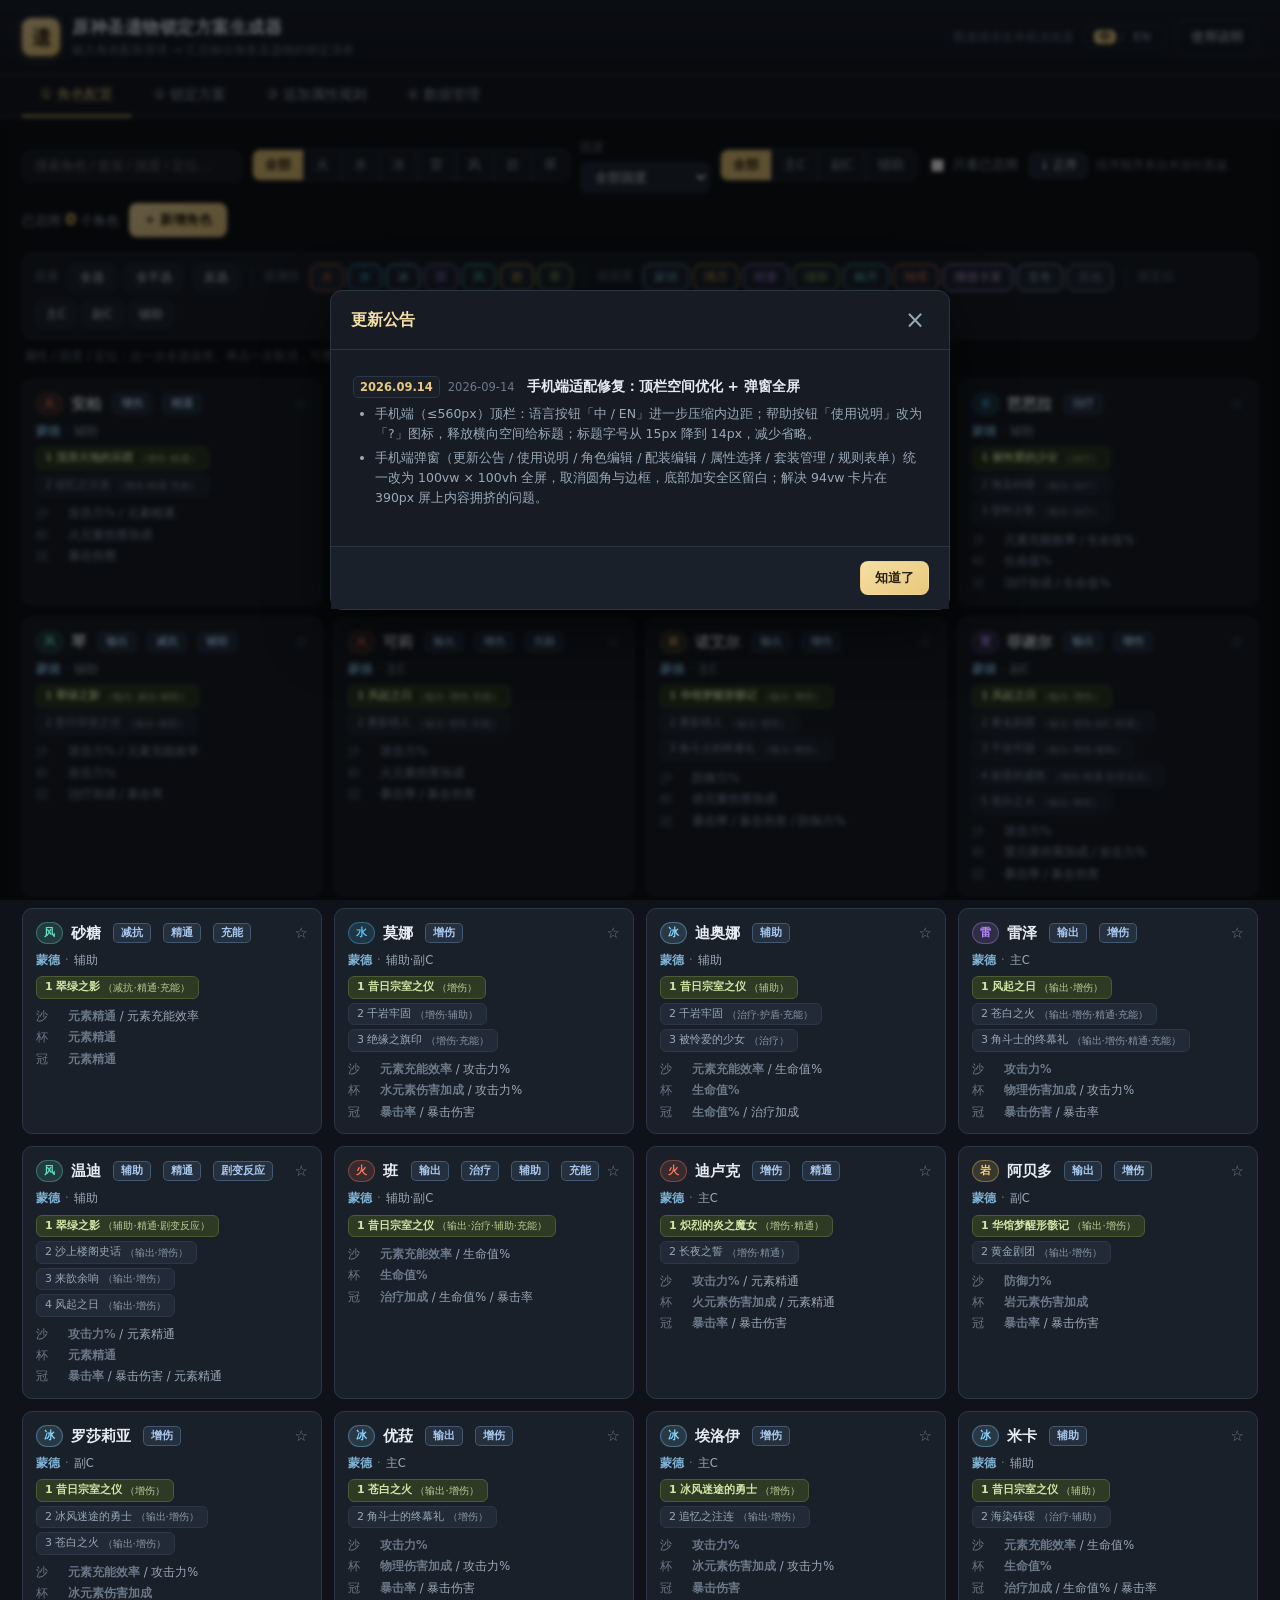
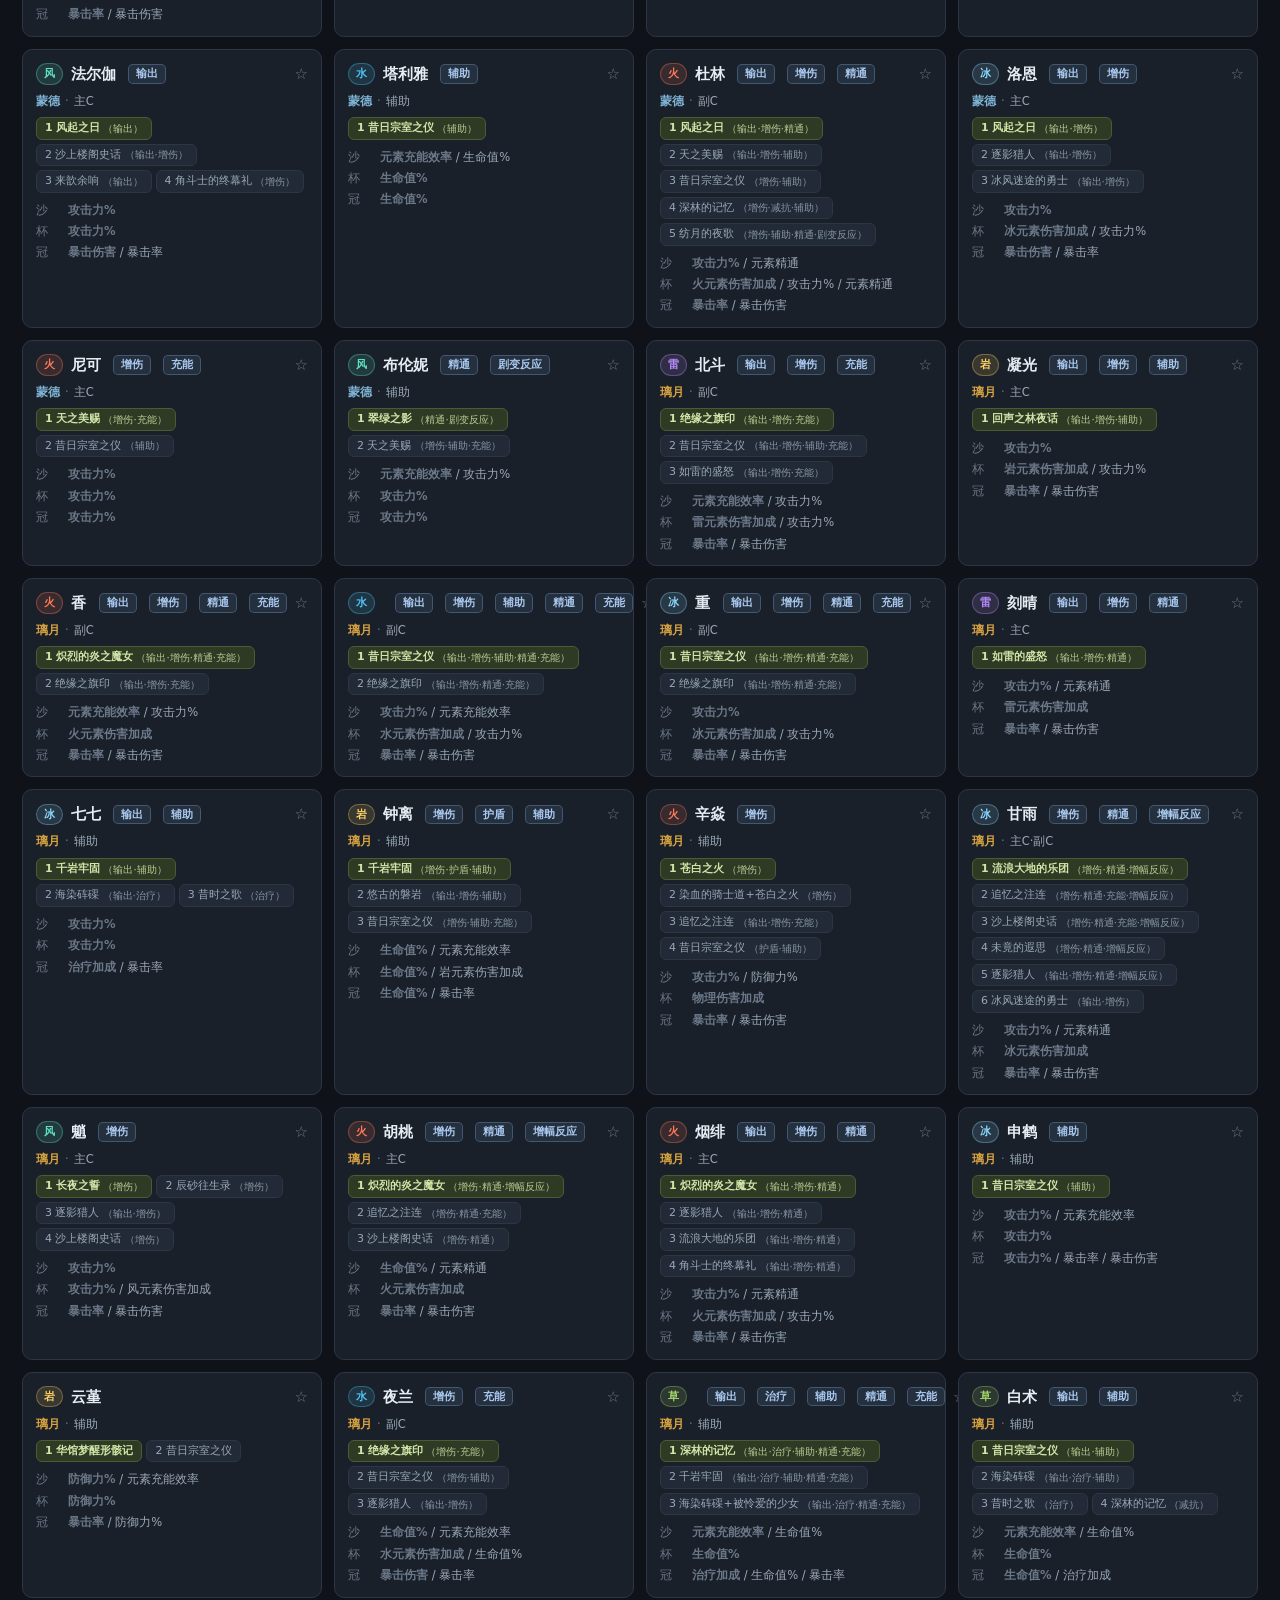
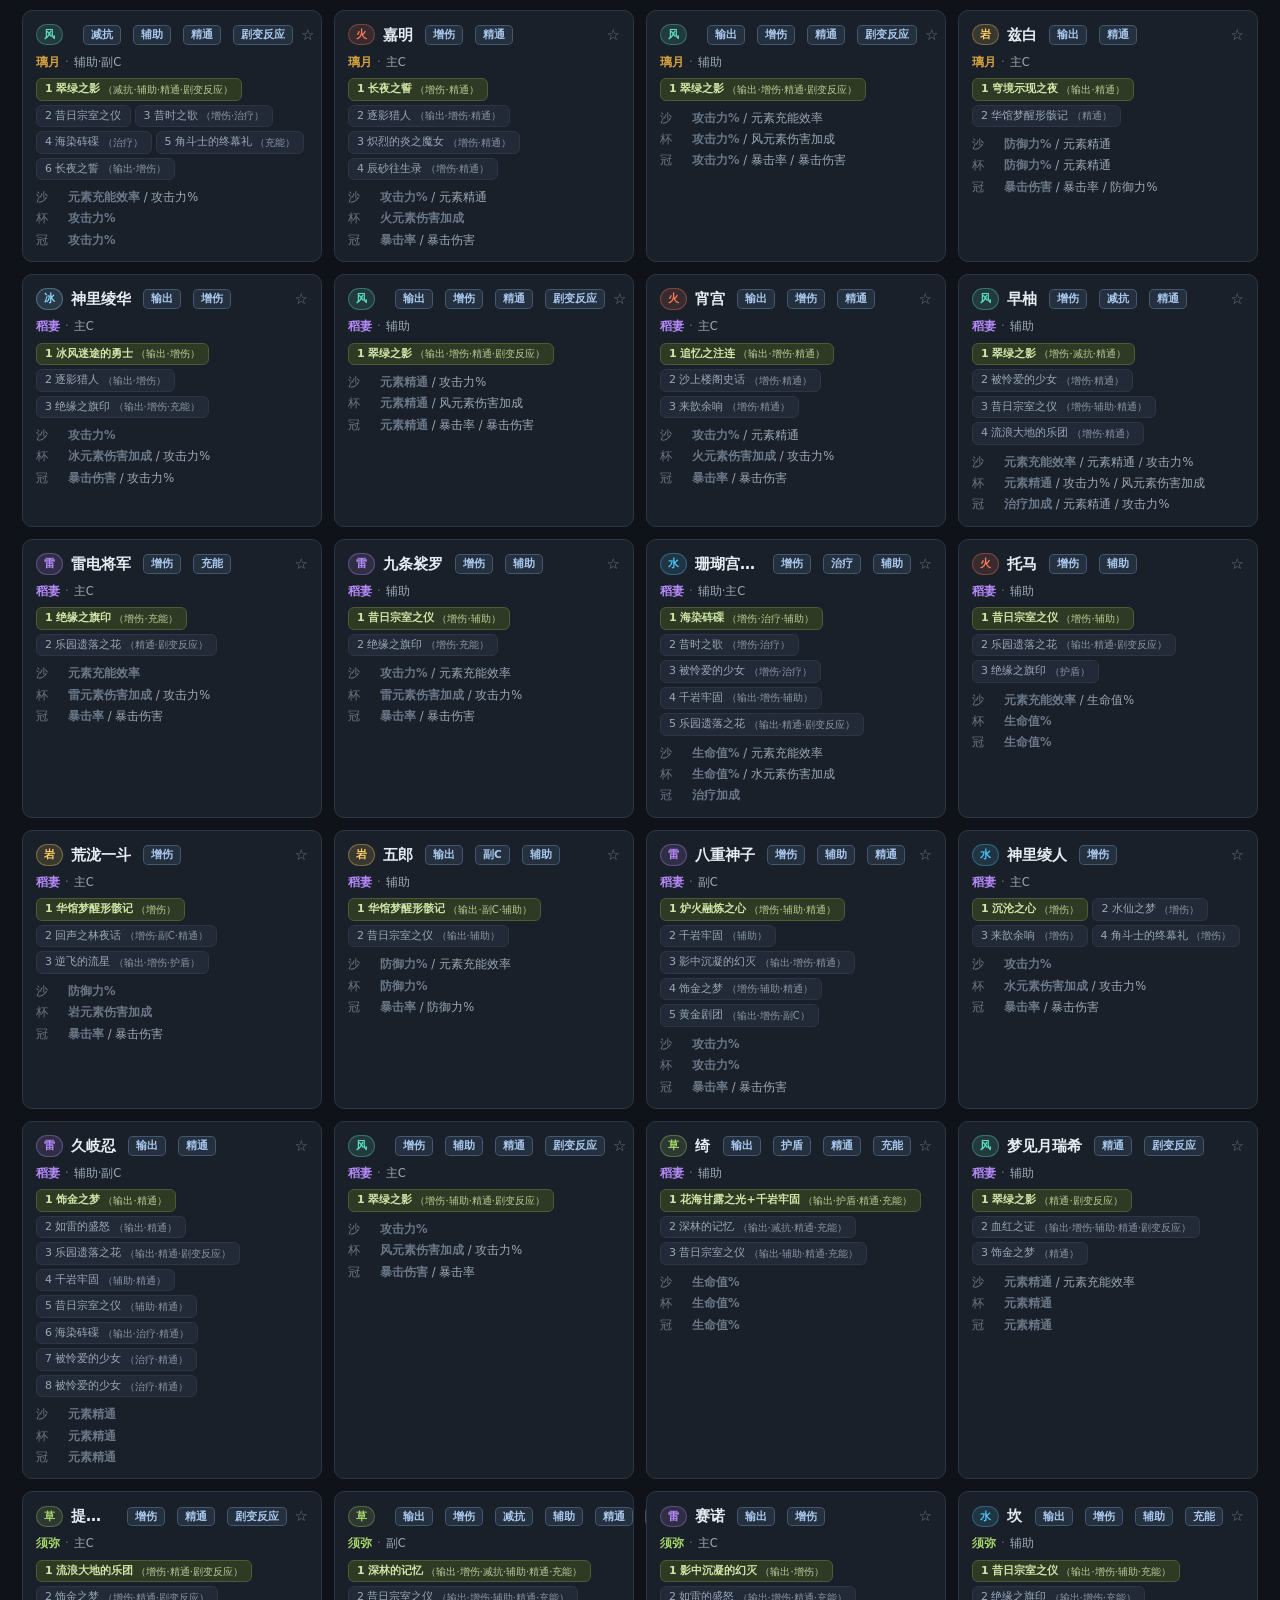
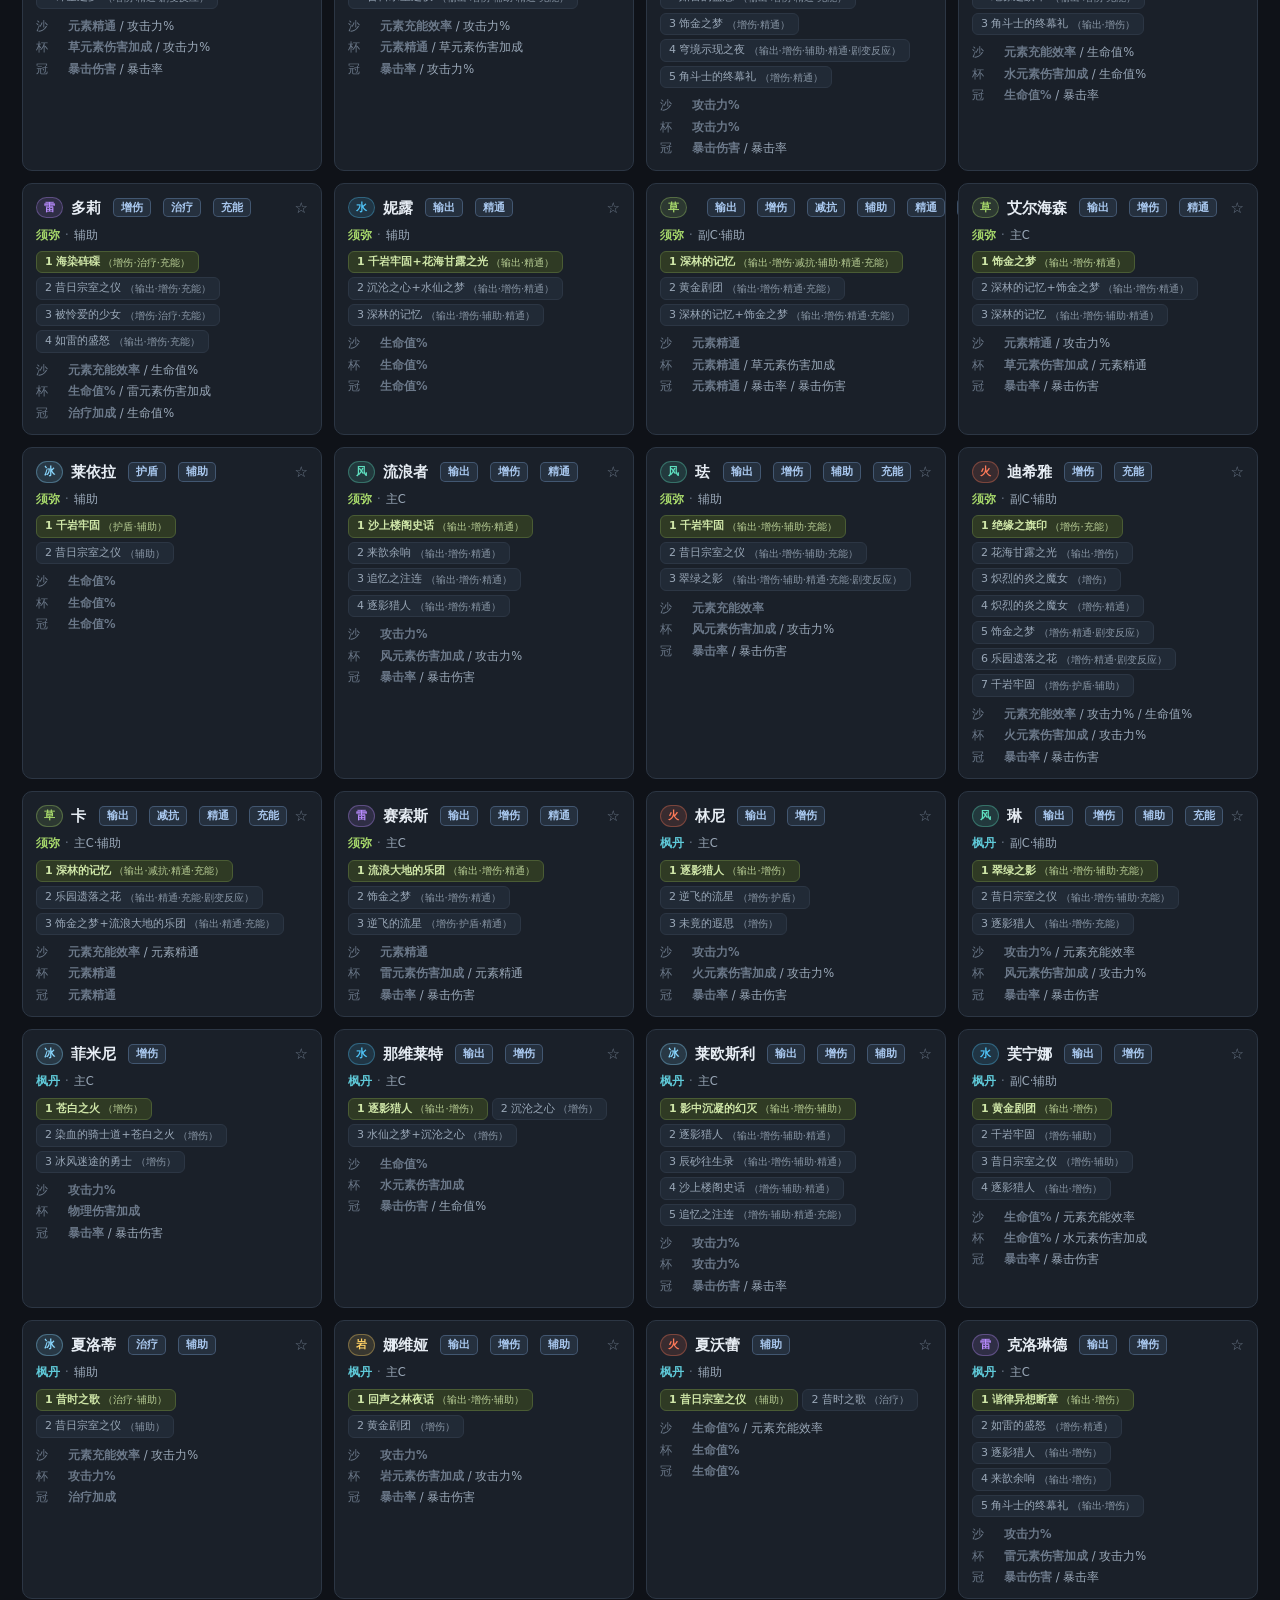
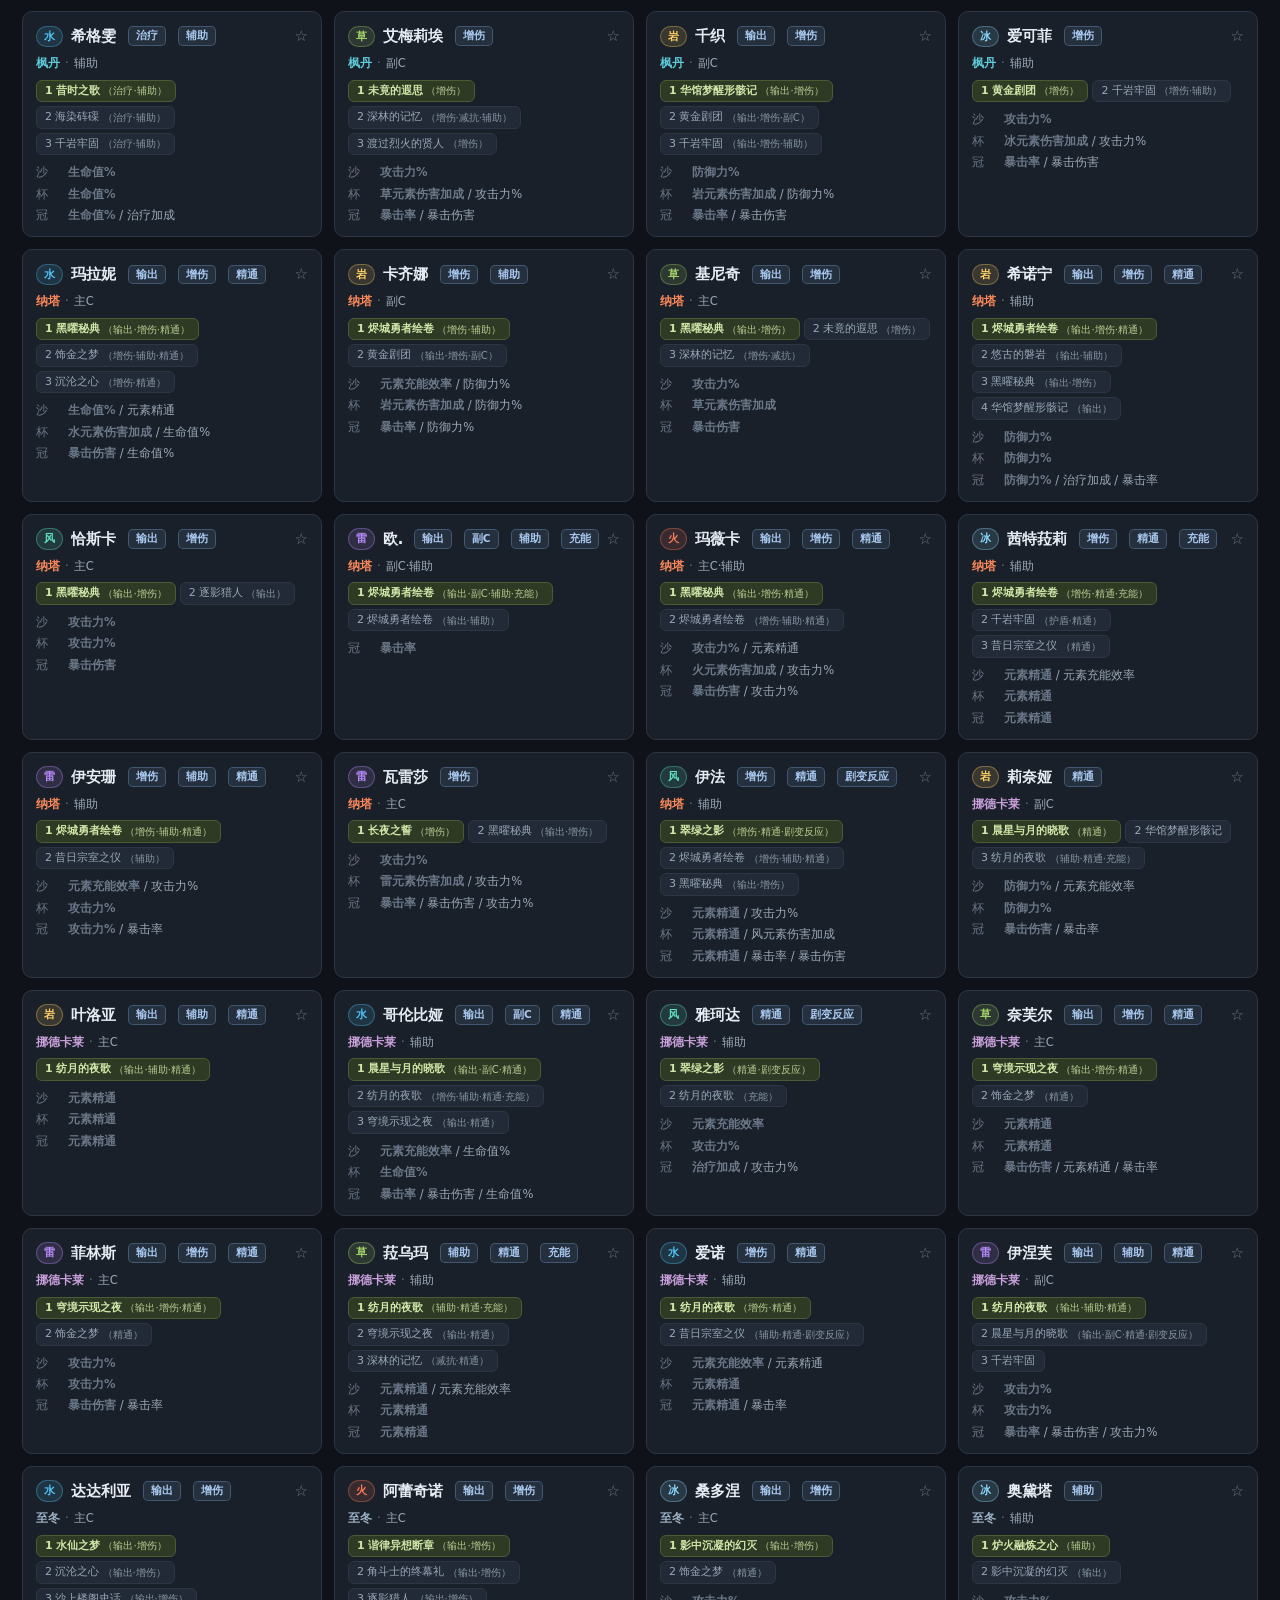
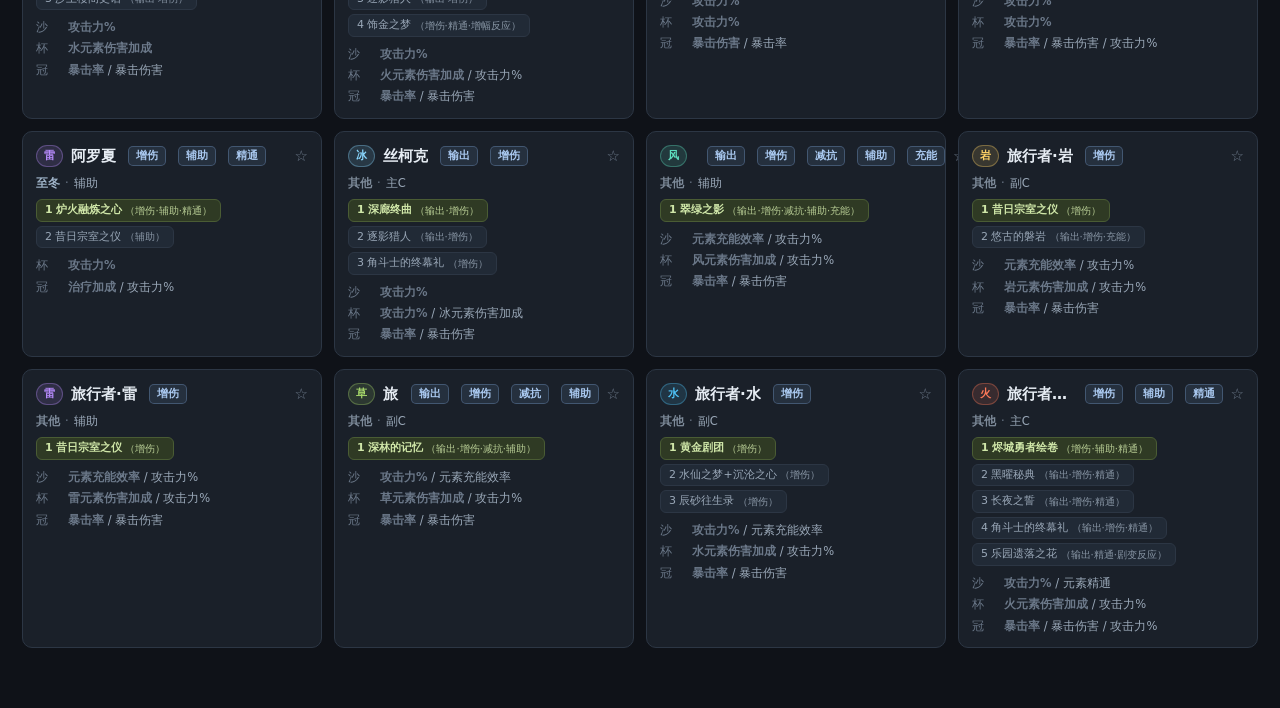
==== commit 0b6b2b33: "手机端适配修复 - ≤560px 顶栏：语言按钮再压缩；帮助按钮改用 ? 图标；标题字号降至 14px，完整显示不再过度省略 - 手机端弹窗统一 100vw/100vh 全屏，取消圆角/边框，底部加 " ====
--- a/index.html
+++ b/index.html
@@ -675,7 +675,9 @@
   }
   .topbar .sub,.save-hint{display:none;}
   /* 语言切换：窄屏压缩内边距字号，单按钮保持完整可读 */
-  .lang-btn{font-size:11.5px;padding:4px 9px;gap:3px;}
+  .lang-btn{font-size:11px;padding:3px 7px;gap:2px;}
+  .lang-btn .lang-sep{padding:0;}
+  .lang-btn .lang-seg{padding:1px 4px;}
   /* 元素分段：英文（Pyro / Electro…）比中文宽，窄屏压缩内边距与字号 */
   .seg-btn{padding:6px 8px;font-size:12px;}
   .logo{width:32px;height:32px;font-size:16px;border-radius:8px;}
@@ -683,9 +685,12 @@
   .brand{min-width:0;}
   .brand>div{min-width:0;}
   .topbar h1{
-    font-size:15px;letter-spacing:0;
+    font-size:14px;letter-spacing:0;
     white-space:nowrap;overflow:hidden;text-overflow:ellipsis;
   }
+  /* 极窄屏：帮助按钮改用「?」图标，把横向空间让给标题 */
+  #btnHelp{font-size:0;padding:7px 11px;}
+  #btnHelp::before{content:'?';font-size:17px;font-weight:700;line-height:1;}
 
   /* --- 标签页：可横向滚动，避免挤成两行 --- */
   .tabs{
@@ -790,8 +795,13 @@
   .drawer-body{padding:14px 16px;}
   .drawer-foot{padding:12px 16px;padding-bottom:calc(12px + env(safe-area-inset-bottom));gap:8px;}
   .drawer-foot .btn{flex:1;}
-  .modal{width:94vw;max-height:86vh;}
-  .modal-body{padding:14px 16px 18px;}
+  /* 弹窗在手机上直接占满整屏：避免 94vw 的窄卡片在 390px 屏里内容拥挤 */
+  .modal,.modal-lg,.modal-l3{
+    width:100vw;max-width:none;height:100vh;max-height:100vh;
+    border-radius:0;border:none;
+    top:0;left:0;transform:none;
+  }
+  .modal-body{padding:14px 16px calc(18px + env(safe-area-inset-bottom));flex:1;}
   .build-item select{max-width:100%;}
   .build-item .bi-head{flex-wrap:wrap;}
   .src-row{flex-wrap:wrap;}
@@ -850,7 +860,7 @@
     <button id="btnLang" class="lang-btn" type="button" aria-label="切换语言（中文 / English）" title="界面与数据名当前为中文，点击切到 English">
       <span class="lang-seg" data-seg="zh">中</span><span class="lang-sep" aria-hidden="true">/</span><span class="lang-seg" data-seg="en">EN</span>
     </button>
-    <button id="btnHelp" class="btn ghost" data-en="Instructions">使用说明</button>
+    <button id="btnHelp" class="btn ghost" data-en="Instructions" aria-label="使用说明">使用说明</button>
   </div>
 </header>
 
@@ -1289,8 +1299,16 @@
  * CHANGELOG：新在前，CHANGELOG[0].v 必须等于 APP_VERSION。items 为纯文本（渲染时会 esc）。
  * 注意：本文件所有字符串都不得出现 script 结束标签（build.js 有检查，注释里也别写）。
  * ---------------------------------- */
-const APP_VERSION = '2026.09.13';
+const APP_VERSION = '2026.09.14';
 const CHANGELOG = [
+  {
+    v: '2026.09.14', date: '2026-09-14',
+    title: '手机端适配修复：顶栏空间优化 + 弹窗全屏',
+    items: [
+      '手机端（≤560px）顶栏：语言按钮「中 / EN」进一步压缩内边距；帮助按钮「使用说明」改为「?」图标，释放横向空间给标题；标题字号从 15px 降到 14px，减少省略。',
+      '手机端弹窗（更新公告 / 使用说明 / 角色编辑 / 配装编辑 / 属性选择 / 套装管理 / 规则表单）统一改为 100vw × 100vh 全屏，取消圆角与边框，底部加安全区留白；解决 94vw 卡片在 390px 屏上内容拥挤的问题。',
+    ],
+  },
   {
     v: '2026.09.13', date: '2026-09-13',
     title: '数据按观测枢 wiki 整体重核对 + 中英文切换定稿 + 配装功能定位',
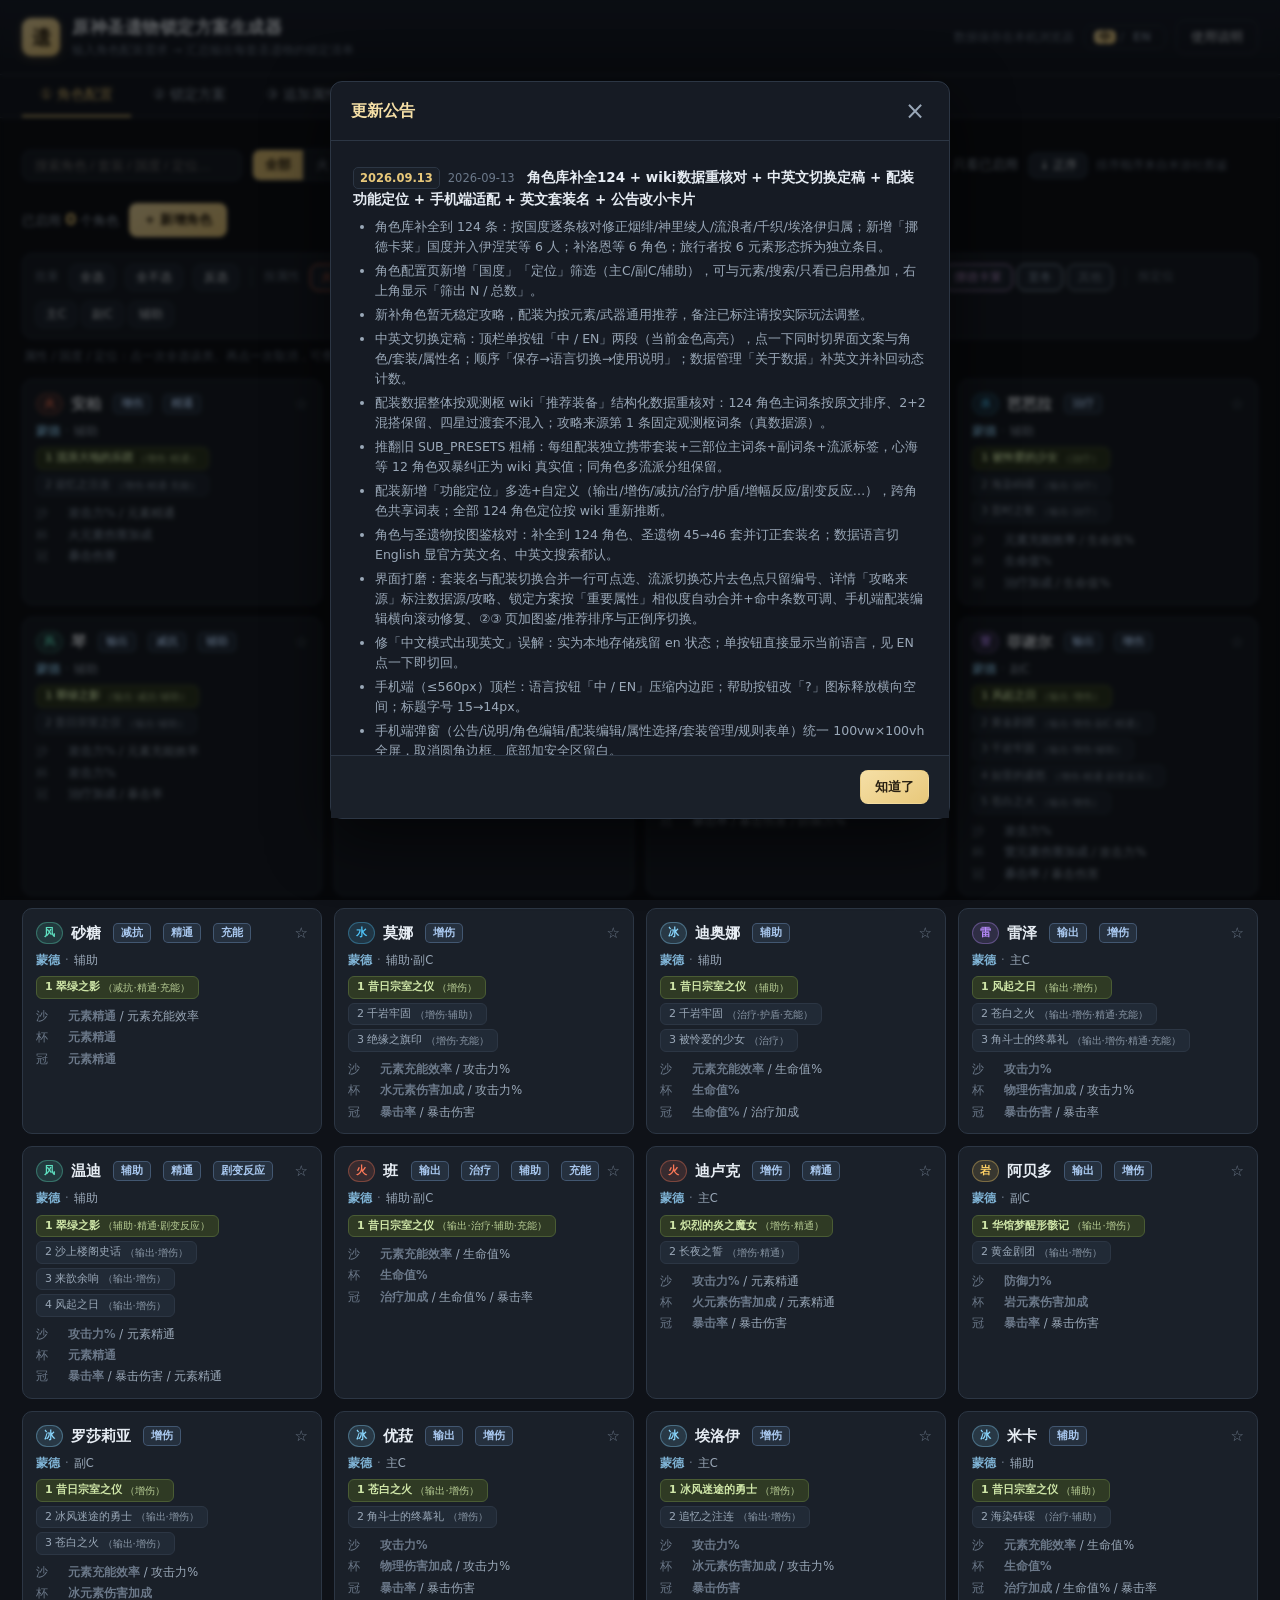
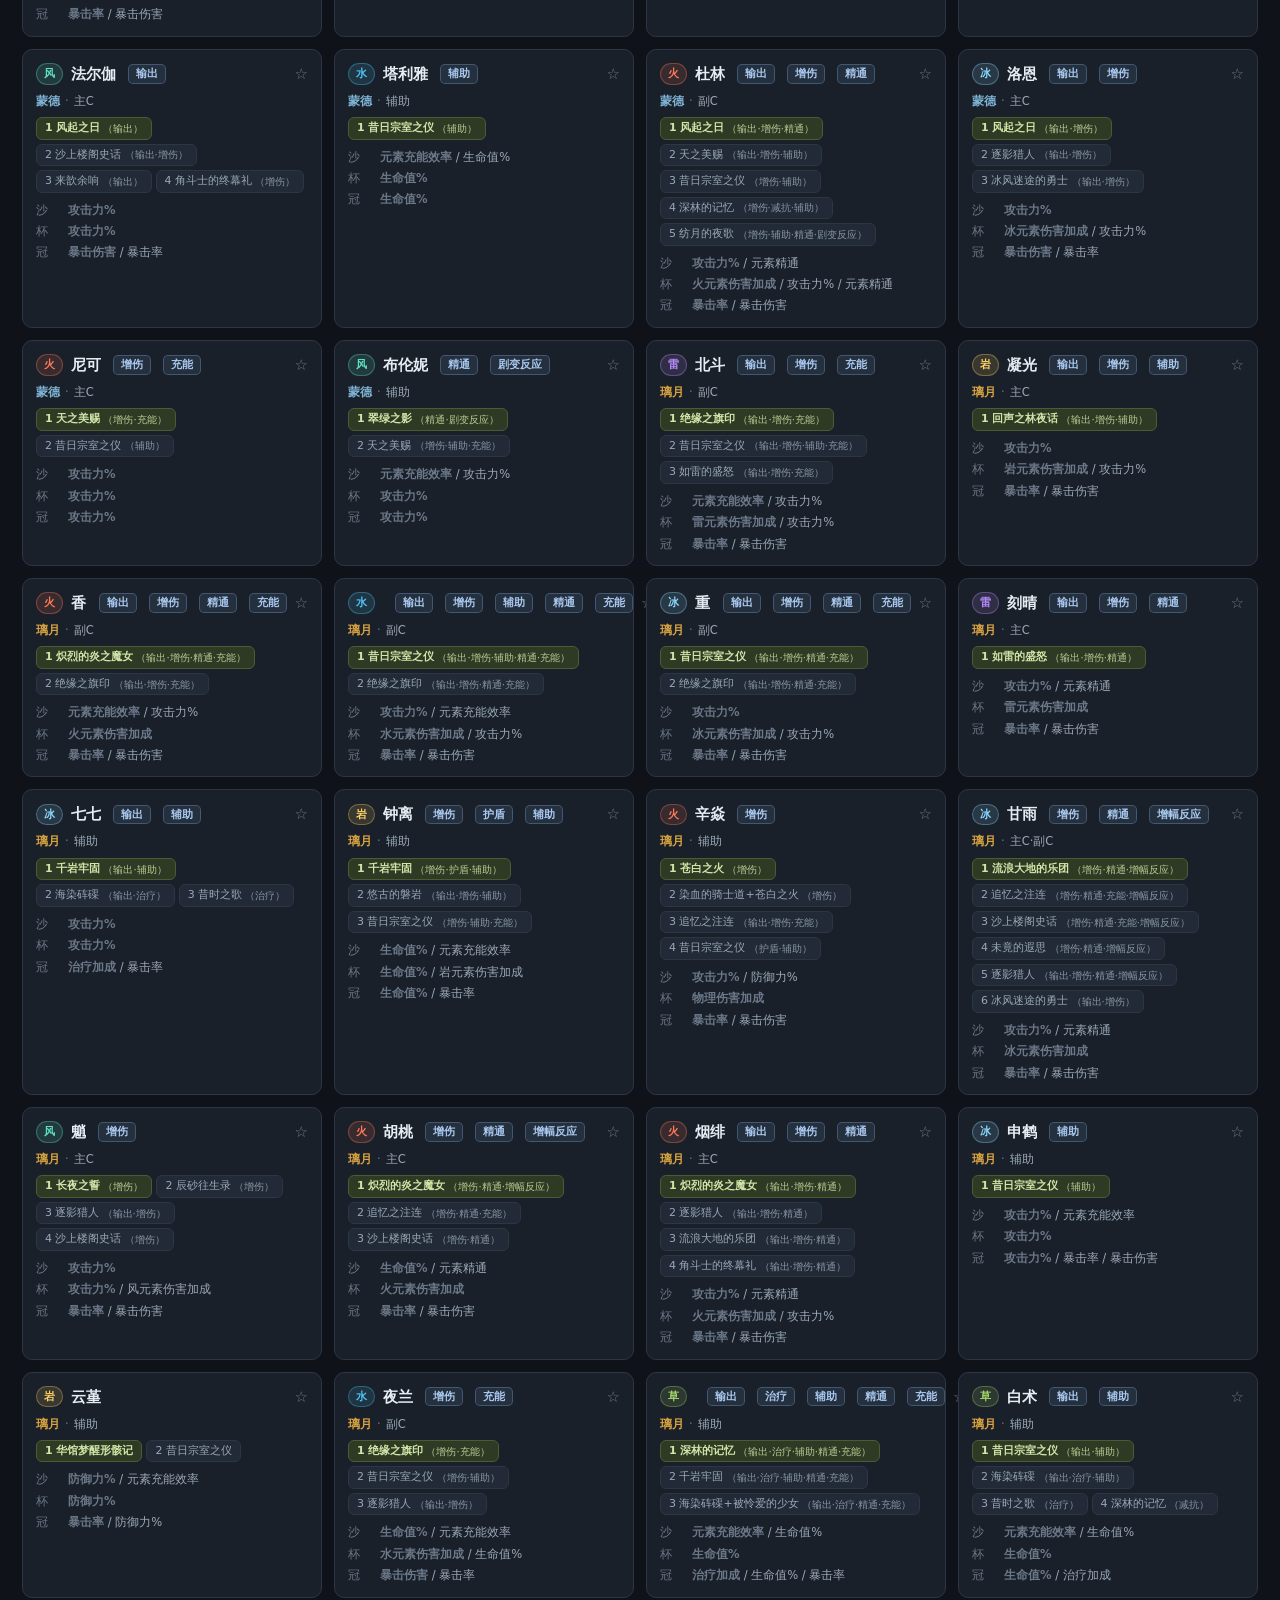
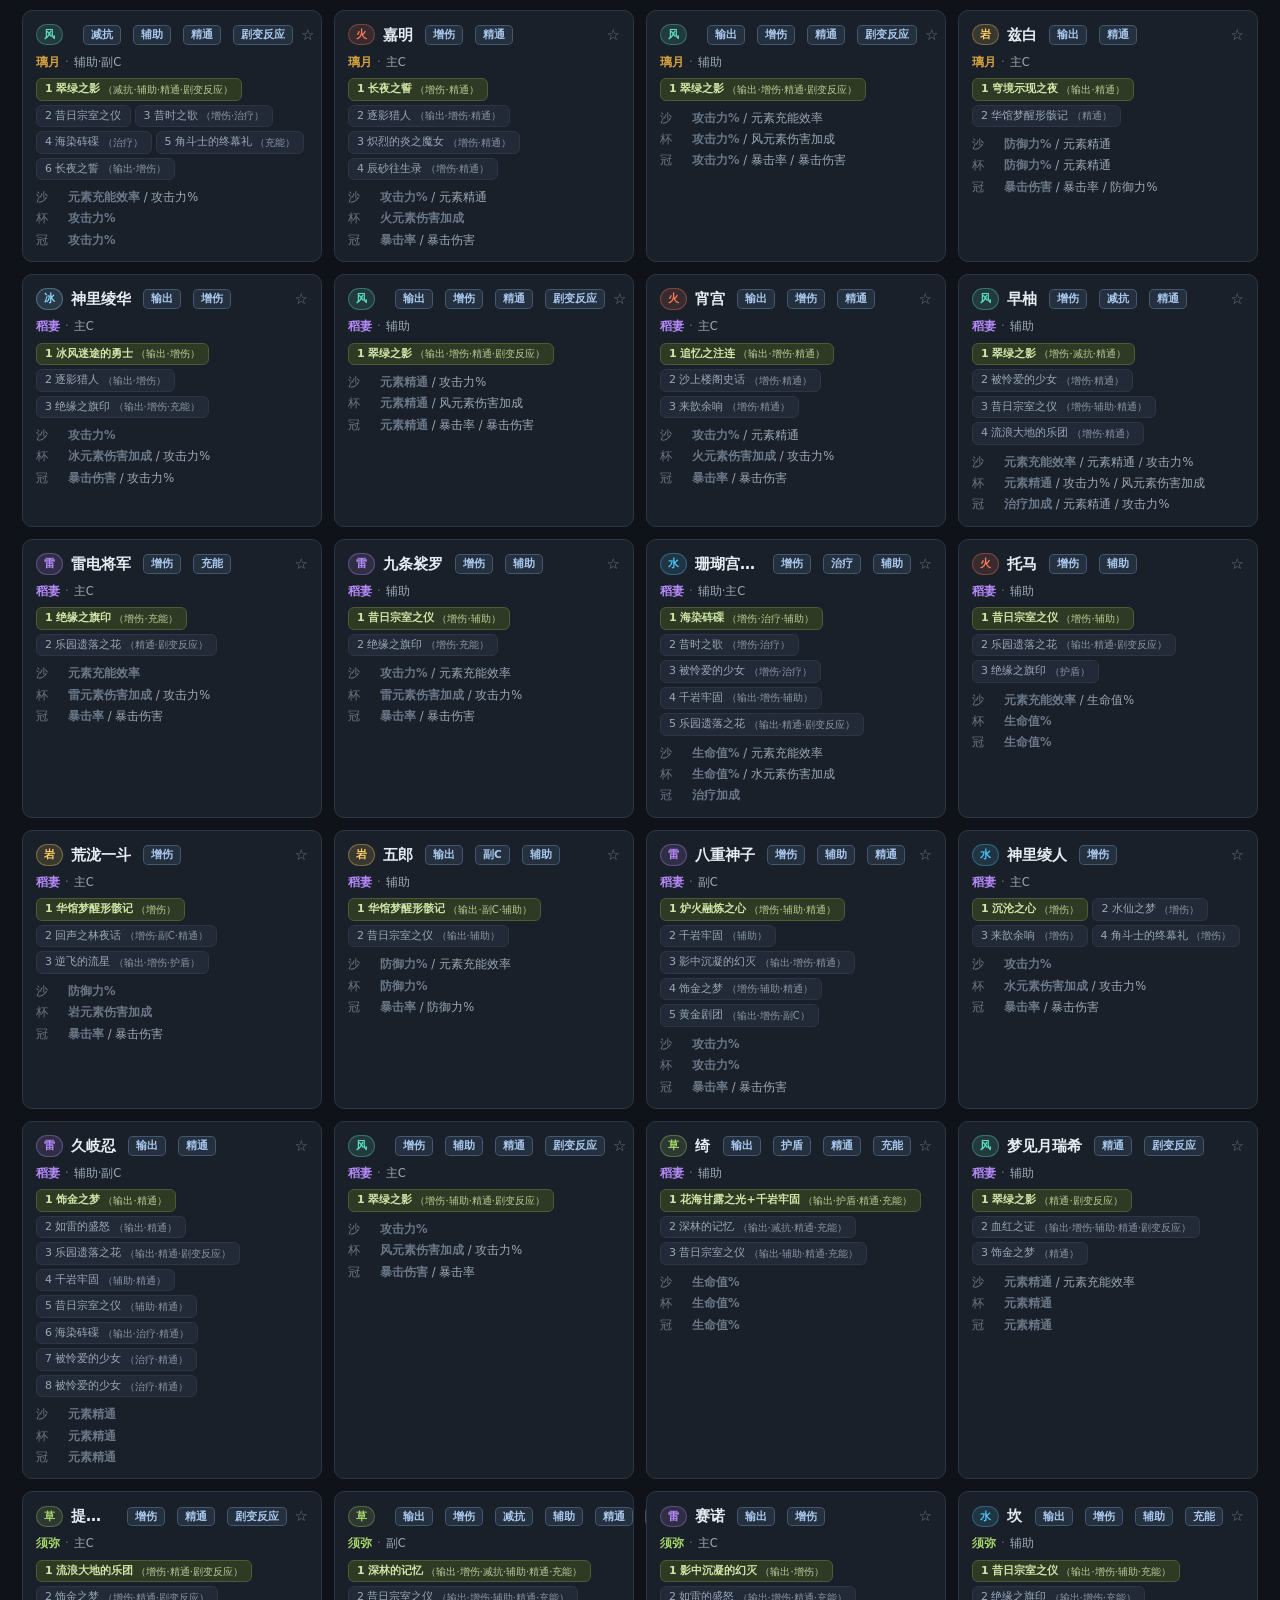
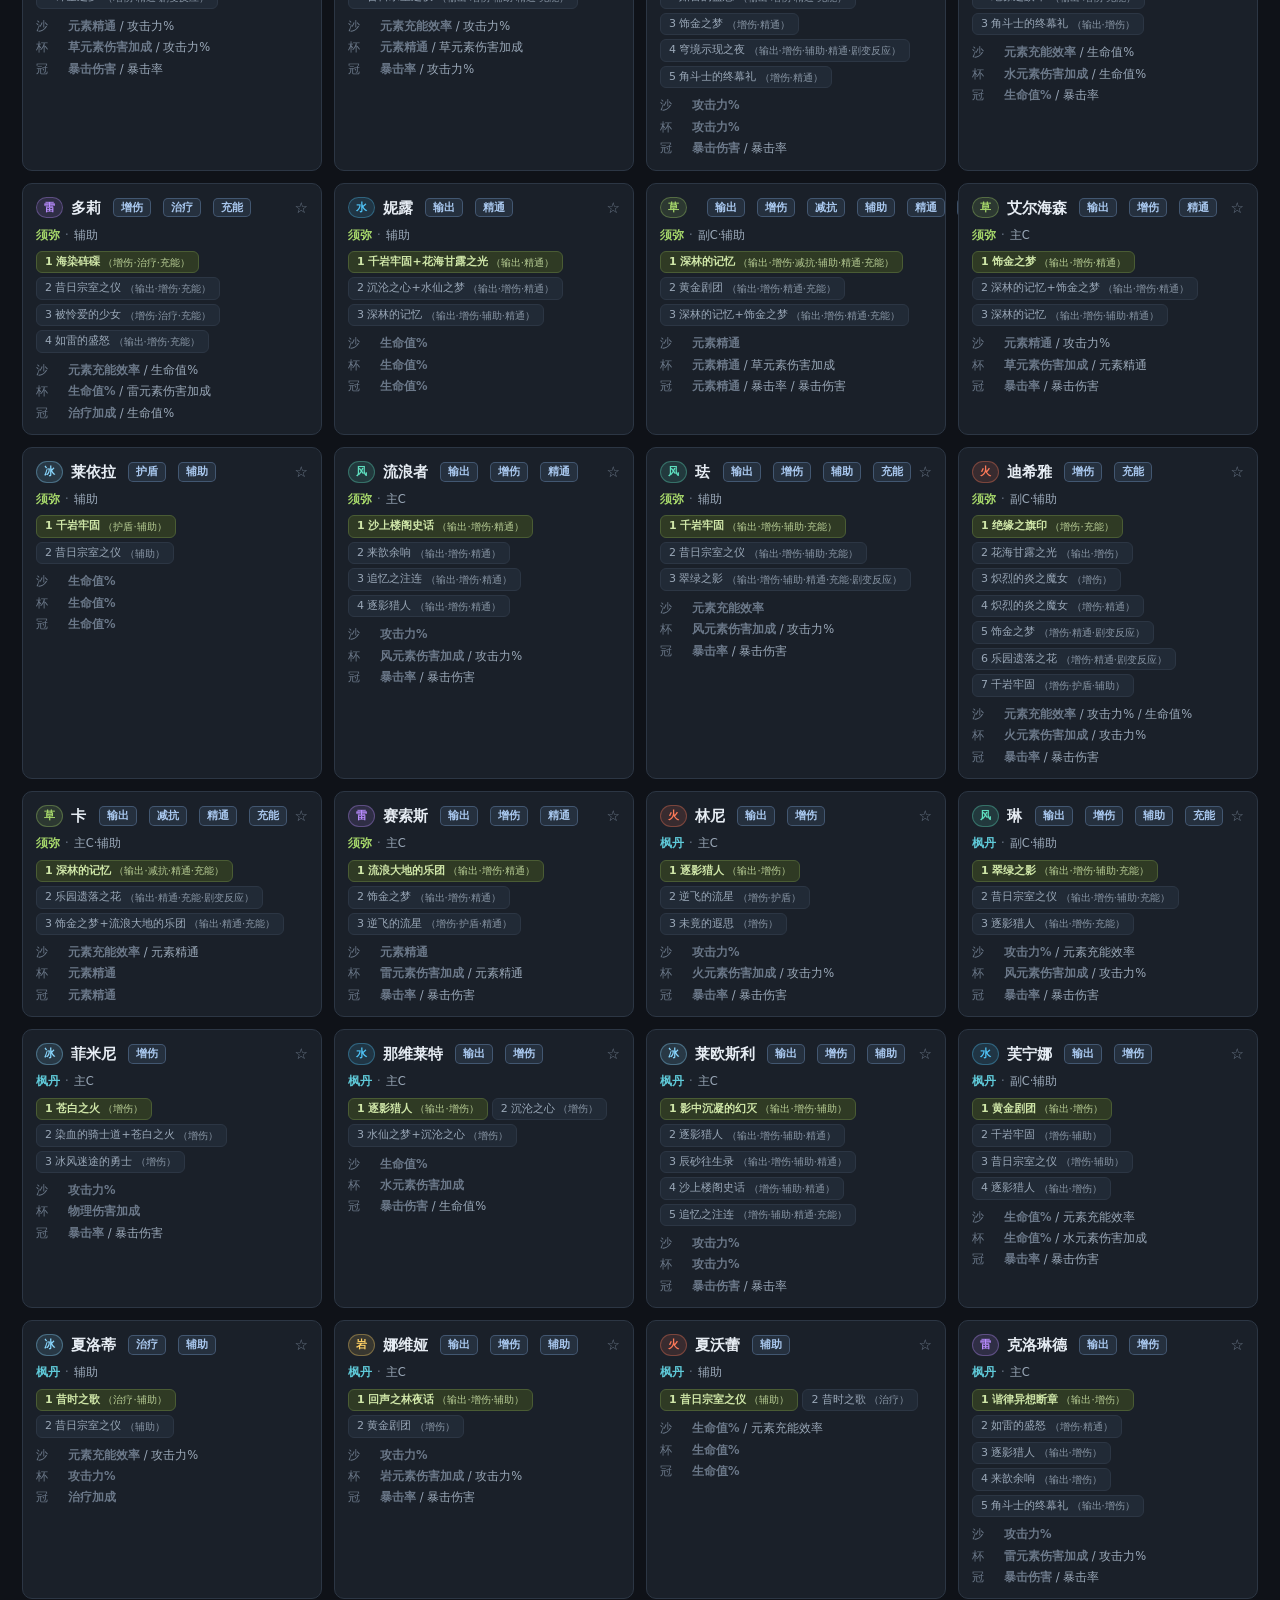
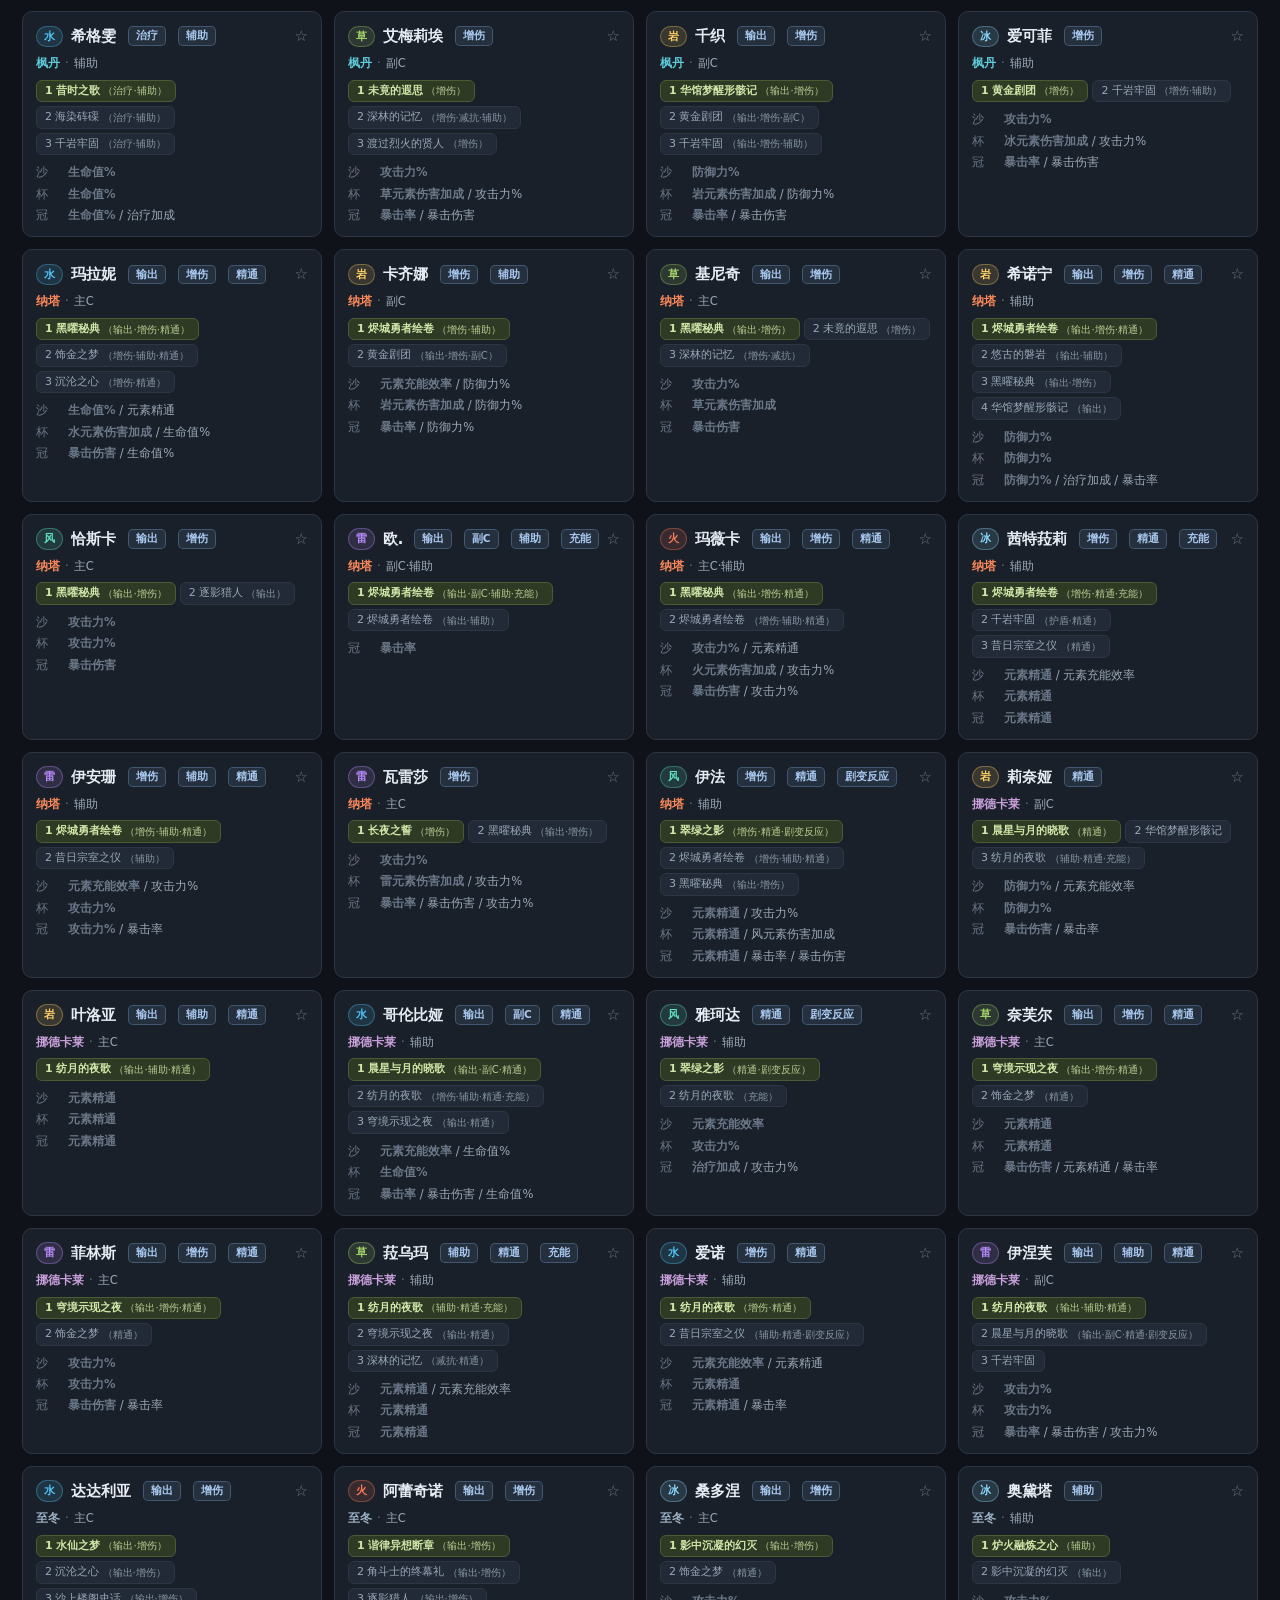
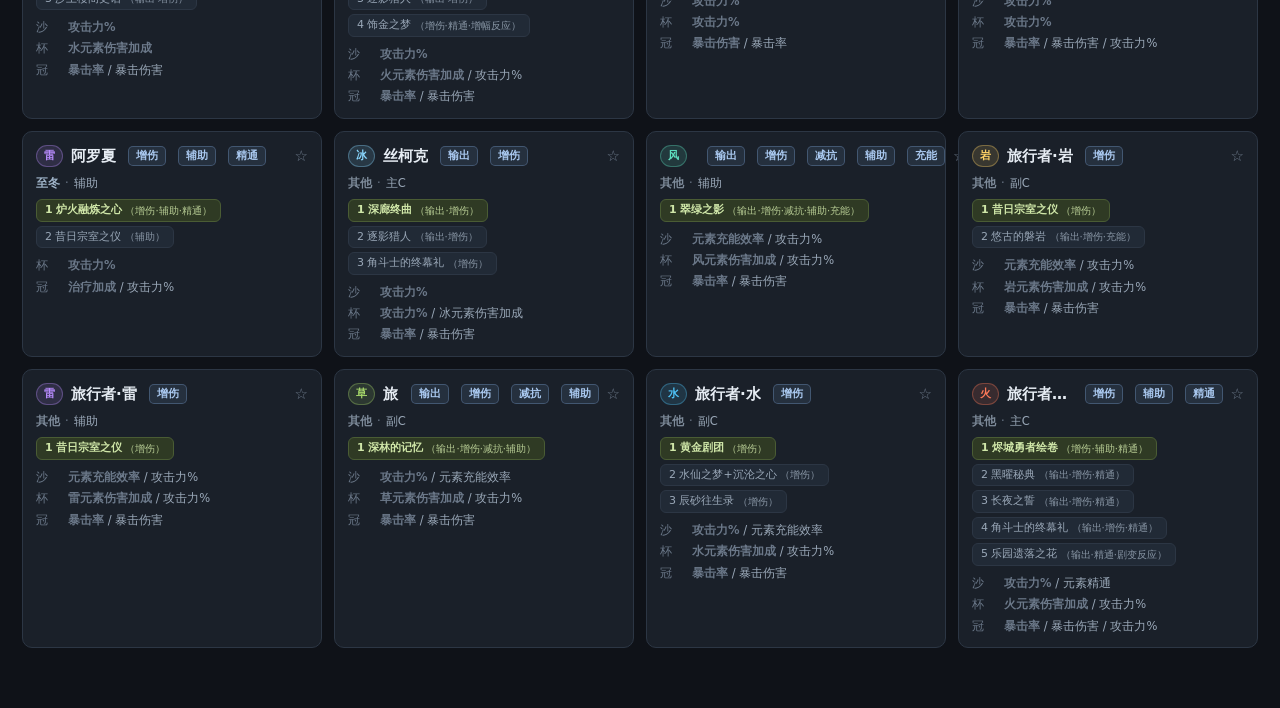
==== commit 0378711d: "refactor: 版本号由 git 提交时间驱动，同日多提交合并去重，build 支持子版本 .n；清理提交信息中的日期版本前缀" ====
--- a/index.html
+++ b/index.html
@@ -800,6 +800,20 @@
     width:100vw;max-width:none;height:100vh;max-height:100vh;
     border-radius:0;border:none;
     top:0;left:0;transform:none;
+  }
+  /* 开屏更新公告：手机上改小卡片——居中、日志区可滚动、底部「知道了」常驻 */
+  #noticeBox{
+    top:50%;left:50%;transform:translate(-50%,-50%);
+    width:min(92vw,420px);max-width:420px;height:auto;
+    max-height:min(80vh,560px);
+    border-radius:14px;display:flex;flex-direction:column;
+  }
+  #noticeBox .modal-body{
+    flex:1 1 auto;overflow-y:auto;-webkit-overflow-scrolling:touch;
+    padding:14px 16px;
+  }
+  #noticeBox .drawer-foot{
+    flex:0 0 auto;padding:12px 16px;padding-bottom:calc(12px + env(safe-area-inset-bottom));
   }
   .modal-body{padding:14px 16px calc(18px + env(safe-area-inset-bottom));flex:1;}
   .build-item select{max-width:100%;}
@@ -1299,39 +1313,27 @@
  * CHANGELOG：新在前，CHANGELOG[0].v 必须等于 APP_VERSION。items 为纯文本（渲染时会 esc）。
  * 注意：本文件所有字符串都不得出现 script 结束标签（build.js 有检查，注释里也别写）。
  * ---------------------------------- */
-const APP_VERSION = '2026.09.14';
+const APP_VERSION = '2026.09.13';
 const CHANGELOG = [
   {
-    v: '2026.09.14', date: '2026-09-14',
-    title: '手机端适配修复：顶栏空间优化 + 弹窗全屏',
+    v: '2026.09.13', date: '2026-09-13',
+    title: '角色库补全124 + wiki数据重核对 + 中英文切换定稿 + 配装功能定位 + 手机端适配 + 英文套装名 + 公告改小卡片',
     items: [
-      '手机端（≤560px）顶栏：语言按钮「中 / EN」进一步压缩内边距；帮助按钮「使用说明」改为「?」图标，释放横向空间给标题；标题字号从 15px 降到 14px，减少省略。',
-      '手机端弹窗（更新公告 / 使用说明 / 角色编辑 / 配装编辑 / 属性选择 / 套装管理 / 规则表单）统一改为 100vw × 100vh 全屏，取消圆角与边框，底部加安全区留白；解决 94vw 卡片在 390px 屏上内容拥挤的问题。',
-    ],
-  },
-  {
-    v: '2026.09.13', date: '2026-09-13',
-    title: '数据按观测枢 wiki 整体重核对 + 中英文切换定稿 + 配装功能定位',
-    items: [
-      '中英文切换定稿：顶栏【单个按钮】外观「中 / EN」两段（当前语言金色高亮），点一下同时切界面文案与角色 / 套装 / 属性名；顶栏顺序「保存 → 语言切换 → 使用说明」；数据管理「关于数据」5 条说明补英文并补回动态计数（applyI18n 整段替换会重置计数，已修复）。',
-      '配装数据整体按米游社观测枢 wiki「推荐装备」结构化数据重核对：124 角色主词条按 wiki 原文顺序排序、2+2 混搭识别保留、四星过渡套不混入正式配装；攻略来源第 1 条固定观测枢词条（真数据源），后挂筛选过的米游社攻略并直接显示作者名。',
-      '每组配装独立携带 套装 + 三部位主词条 + 副词条 + 流派标签（主C/副C/辅助，由 wiki 启发式推断、可手改），推翻旧 SUB_PRESETS 粗桶——心海等 12 角色网页双暴显示纠正为 wiki 真实值；同角色多流派分组保留不再坍缩。',
-      '配装新增「功能定位」多选 + 自定义（输出 / 增伤 / 减抗 / 治疗 / 护盾 / 增幅反应 / 剧变反应…），跨角色共享自定义词表；全部 124 角色定位按 wiki 重新推断写入。',
-      '角色与圣遗物按图鉴核对：角色库补全到 124（新增挪德卡莱国度、旅行者按 6 元素形态拆分、补洛恩等 6 角色），圣遗物 45→46 套并订正两个套装名；数据语言切 English 显官方英文名、搜索中英文都认。',
-      '界面打磨：套装名与配装切换合并一行可点选、流派切换芯片去色点只留编号、详情「攻略来源」标注数据源 / 攻略、锁定方案按「重要属性」相似度自动合并 + 命中条数可调、手机端配装编辑横向滚动修复、② ③ 页加图鉴 / 推荐排序与正序 / 倒序切换。',
-      '修「中文模式出现英文」的误解：实为本地存储残留了之前切到的 en 状态；单按钮直接显示当前语言，看到 EN 点一下即切回。',
-    ],
-  },
-  {
-    v: '2026.09.12', date: '2026-09-12',
-    title: '角色库补全到 124 条 + 国度 / 定位筛选 + 旅行者按形态拆分',
-    items: [
-      '按《原神全角色列表（按国度）》逐条核对：修正烟绯、神里绫人、流浪者、千织、埃洛伊的国度归属（原来分别被放错到蒙德 / 璃月 / 稻妻 / 稻妻 / 其他）。',
-      '新增「挪德卡莱」国度，与至冬分开；把伊涅芙、菈乌玛、菲林斯、爱诺、奈芙尔、哥伦比娅归回挪德卡莱。',
-      '补上缺了的角色：洛恩、尼可、布伦妮（蒙德）、莉奈娅、叶洛亚、雅珂达（挪德卡莱），角色库从 112 条增至 124 条。',
-      '旅行者按元素形态拆成 6 个独立条目（旅行者·风 / 岩 / 雷 / 草 / 水 / 火），各形态可分别启用、分别配装。',
-      '角色配置页新增「国度」下拉筛选和「定位」筛选（主C / 副C / 辅助），可与元素筛选、搜索、只看已启用叠加；筛选时右上角显示「筛出 N / 总数」。',
-      '新补角色暂无稳定攻略来源，配装是按元素 / 武器的通用推荐，备注里已标注，请按实际玩法调整。',
+      '角色库补全到 124 条：按国度逐条核对修正烟绯/神里绫人/流浪者/千织/埃洛伊归属；新增「挪德卡莱」国度并入伊涅芙等 6 人；补洛恩等 6 角色；旅行者按 6 元素形态拆为独立条目。',
+      '角色配置页新增「国度」「定位」筛选（主C/副C/辅助），可与元素/搜索/只看已启用叠加，右上角显示「筛出 N / 总数」。',
+      '新补角色暂无稳定攻略，配装为按元素/武器通用推荐，备注已标注请按实际玩法调整。',
+      '中英文切换定稿：顶栏单按钮「中 / EN」两段（当前金色高亮），点一下同时切界面文案与角色/套装/属性名；顺序「保存→语言切换→使用说明」；数据管理「关于数据」补英文并补回动态计数。',
+      '配装数据整体按观测枢 wiki「推荐装备」结构化数据重核对：124 角色主词条按原文排序、2+2 混搭保留、四星过渡套不混入；攻略来源第 1 条固定观测枢词条（真数据源）。',
+      '推翻旧 SUB_PRESETS 粗桶：每组配装独立携带套装+三部位主词条+副词条+流派标签，心海等 12 角色双暴纠正为 wiki 真实值；同角色多流派分组保留。',
+      '配装新增「功能定位」多选+自定义（输出/增伤/减抗/治疗/护盾/增幅反应/剧变反应…），跨角色共享词表；全部 124 角色定位按 wiki 重新推断。',
+      '角色与圣遗物按图鉴核对：补全到 124 角色、圣遗物 45→46 套并订正套装名；数据语言切 English 显官方英文名、中英文搜索都认。',
+      '界面打磨：套装名与配装切换合并一行可点选、流派切换芯片去色点只留编号、详情「攻略来源」标注数据源/攻略、锁定方案按「重要属性」相似度自动合并+命中条数可调、手机端配装编辑横向滚动修复、②③ 页加图鉴/推荐排序与正倒序切换。',
+      '修「中文模式出现英文」误解：实为本地存储残留 en 状态；单按钮直接显示当前语言，见 EN 点一下即切回。',
+      '手机端（≤560px）顶栏：语言按钮「中 / EN」压缩内边距；帮助按钮改「?」图标释放横向空间；标题字号 15→14px。',
+      '手机端弹窗（公告/说明/角色编辑/配装编辑/属性选择/套装管理/规则表单）统一 100vw×100vh 全屏，取消圆角边框、底部加安全区留白。',
+      '切换英文（数据语言 English）时圣遗物套装名跟随切换为官方英文名：覆盖角色卡配装芯片、配装编辑抽屉标题、副词条表套装列、复制配装下拉（此前这些位置残留中文名）。',
+      '手机端（≤560px）开屏更新公告由全屏改为小巧居中可滚动卡片：日志区独立上下滑动，底部「知道了」按钮常驻可见，短公告不再撑满屏。',
+      '更新日志按日期归并：同一天多次更新可用「日期.子版本」（如 2026.09.13.1）区分，避免每天散出多条重复日期条目。',
     ],
   },
   {
@@ -1348,54 +1350,26 @@
   },
   {
     v: '2026.09.10', date: '2026-09-10',
-    title: '角色编辑浮窗化、内置数据可按角色还原、新增更新公告',
+    title: '角色编辑浮窗化 + 合并规则重做 + 追加属性颜色分组 + 更新公告',
     items: [
       '角色编辑由右侧抽屉改为居中浮窗，配装改为卡片式展示：一眼看全套装、三部位主要属性、追加属性。',
       '配装编辑独立为第二层浮窗，点「保存」才生效；点取消 / 关闭 / 浮窗外会提示「有未保存的修改」确认后放弃。',
-      '新增「还原这一组」：被你改过或删掉的配装组，都能单独还原成内置原样（预置方案可在「从预置添加」里选回来）。',
-      '新增「还原为内置数据」：整个角色（名字、元素、国度、定位、备注、来源、全部配装）一键还原。',
-      '角色卡片上会显示「已修改」小徽标，提醒你这一项已经和内置数据不一样了。',
-      '新增更新公告与数据管理页的「更新日志」；内置角色 / 圣遗物会随版本手工维护，可在日志里看到改了什么。',
-    ],
-  },
-  {
-    v: '2026.09.10', date: '2026-09-10',
-    title: '追加属性颜色分组并入同一行',
-    items: [
-      '去掉了多余的颜色图例框，颜色直接打在角色名和它专属的追加属性上。',
-      '追加属性改为「先显示共有的，再显示各分组单独想要的」，顺序大致按角色重要度。',
-      '修掉「明明大家都要元素充能效率却合不到一起」以及次要属性被静默砍掉的问题。',
-    ],
-  },
-  {
-    v: '2026.09.10', date: '2026-09-10',
-    title: '合并判定改按「重要属性」+ 命中条数可调',
-    items: [
-      '是否合并只看最重要的那几条属性是否重合，不再被次要属性干扰。',
-      '每个锁定方案都能单独调「命中至少几条」（1 到 4 条），默认至少两条。',
-      '「散件 / 过渡 保留规则」改为浮窗编辑，整块可以收起。',
-    ],
-  },
-  {
-    v: '2026.09.10', date: '2026-09-10',
-    title: '合并规则重做 + 内置散件规则可编辑',
-    items: [
-      '合并判断改为纯追加属性相似度自动完成，不再依赖手动分组。',
-      '命中条件固定为「至少两条」，避免只中一条就锁定。',
-      '内置的散件 / 过渡保留规则支持自己增删改。',
+      '新增「还原这一组」：改过或删掉的配装组可单独还原成内置原样（预置方案可在「从预置添加」里选回）。',
+      '新增「还原为内置数据」：整个角色（名字 / 元素 / 国度 / 定位 / 备注 / 来源 / 全部配装）一键还原。',
+      '角色卡片显示「已修改」小徽标，提示该项已和内置数据不同。',
+      '新增更新公告与数据管理页「更新日志」；内置角色 / 圣遗物随版本手工维护，日志可看改动。',
+      '去掉多余颜色图例框，颜色直接打在角色名与专属追加属性上；追加属性改为「先共有、后分组专属」，顺序按角色重要度。',
+      '修掉「大家都要素充能效率却合不到一起」及次要属性被静默砍掉的问题。',
+      '合并判定改为纯追加属性相似度自动完成：只看最重要几条是否重合、不再被次要属性干扰、也不再依赖手动分组。',
+      '命中条件可按方案单独调「命中至少几条」（1–4 条，默认至少两条），避免只中一条就锁定。',
+      '「散件 / 过渡 保留规则」改为浮窗编辑、可收起，且支持自己增删改。',
     ],
   },
   {
     v: '2026.09.09', date: '2026-09-09',
-    title: '统一圣遗物属性用词',
+    title: '统一属性用词 + 锁定方案重构（去 3 槽位限制）',
     items: [
       '主词条改称「主要属性」，副词条 / 候选属性统一改称「追加属性」。',
-    ],
-  },
-  {
-    v: '2026.09.09', date: '2026-09-09',
-    title: '锁定方案重构：去掉 3 槽位限制',
-    items: [
       '候选方案不再受 3 个槽位限制，按追加属性需求自动聚类。',
       '追加属性改为方案级统一，同一方案内不再各角色一套。',
       '新增「散件 / 过渡 保留规则」，可额外预置高价值散件的保留条件。',
@@ -5427,7 +5401,7 @@
   // 选中（viewIdx）= 绿色高亮；未选中 = 普通色
   const builds = list.length
     ? list.map((b, i) => {
-        const stxt = (b.sets || []).map(s => esc(s)).join('+');
+        const stxt = (b.sets || []).map(s => esc(setName(s))).join('+');
         const t = buildRoleInline(b.roles);
         return `<button type="button" class="cc-bp ${i === viewIdx ? 'on' : ''}" data-vi="${i}" title="配装 ${i + 1}${t ? ' · ' + (b.roles || []).join('/') : ''}">${i + 1} ${stxt}${t ? `<span class="cc-bp-tag">${t}</span>` : ''}</button>`;
       }).join('')
@@ -5648,13 +5622,13 @@
       <label class="fld">📋 新增时套用…
         <select id="edAddFrom">
           <option value="blank">空白（双暴默认词条）</option>
-          ${editing.builds.map((b, i) => `<option value="b${i}">复制配装${i + 1}（${esc((b.sets || []).filter(Boolean).join(' + ') || '未选套装')}）</option>`).join('')}
+          ${editing.builds.map((b, i) => `<option value="b${i}">复制配装${i + 1}（${esc((b.sets || []).filter(Boolean).map(setName).join(' + ') || '未选套装')}）</option>`).join('')}
         </select>
       </label>
       ${factoryPresetOptions(editing).length ? `<label class="fld">＋ 从预置添加
         <select id="edAddPreset">
           <option value="">（选择一个已删除的预置组）</option>
-          ${factoryPresetOptions(editing).map(b => `<option value="${esc(b.bkey)}">${esc((b.sets || []).filter(Boolean).join(' + '))}</option>`).join('')}
+          ${factoryPresetOptions(editing).map(b => `<option value="${esc(b.bkey)}">${esc((b.sets || []).filter(Boolean).map(setName).join(' + '))}</option>`).join('')}
         </select>
       </label>` : ''}
     </div>
@@ -5865,7 +5839,7 @@
     <div class="bm-card" data-bi="${i}">
       <div class="bm-t">
         <span class="prio-tag ${b.priority}">${b.priority === 'main' ? '主推' : '备选'}</span>
-        <span class="bm-name">配装 ${i + 1}　${esc(sets.join(' + ') || '未选套装')}</span>
+        <span class="bm-name">配装 ${i + 1}　${esc(sets.map(setName).join(' + ') || '未选套装')}</span>
         ${buildRoleBadges(b.roles)}
         <span class="bm-kind">${sets.length === 2 ? '2+2 组合' : (sets.length === 1 ? '4 件套' : '未选择套装')}</span>
         ${mod ? '<span class="bm-mod">已修改</span>' : ''}
@@ -6002,10 +5976,10 @@
     '<option value="">（不改，保持当前）</option>' +
     '<optgroup label="复制其他配装组">' +
       editing.builds.map((b, j) => j === bmIndex ? '' :
-        `<option value="b${j}">配装${j + 1}（${esc((b.sets || []).filter(Boolean).join(' + ') || '未选套装')}）</option>`).join('') +
+        `<option value="b${j}">配装${j + 1}（${esc((b.sets || []).filter(Boolean).map(setName).join(' + ') || '未选套装')}）</option>`).join('') +
     '</optgroup>' +
     (presets.length ? '<optgroup label="出厂预置">' +
-      presets.map(b => `<option value="f${esc(b.bkey)}">${esc((b.sets || []).filter(Boolean).join(' + '))}</option>`).join('') +
+      presets.map(b => `<option value="f${esc(b.bkey)}">${esc((b.sets || []).filter(Boolean).map(setName).join(' + '))}</option>`).join('') +
     '</optgroup>' : '') +
     '<optgroup label="追加属性预设（仅追加属性）">' +
       Object.keys(SUB_PRESETS).map(k => `<option value="p${k}">${esc(SUB_PRESET_NAMES[k])}</option>`).join('') +
@@ -6868,7 +6842,7 @@
 function renderSetSubTable() {
   const rank = setSubRanking($('#planAltBuild') ? $('#planAltBuild').checked : true);
   const rows = applySort(Array.from(rank.entries()), 'setSub', cmpSetSubRows())
-    .map(([setName, o]) => {
+    .map(([sn, o]) => {
       const top = o.list.slice(0, 5);
       if (!top.length) return '';
       const max = Math.max(0.001, top[0].score);
@@ -6877,7 +6851,7 @@
       const bars = top.map(t =>
         `<div style="display:flex;align-items:center;gap:5px;margin:2px 0"><span class="wbar" style="width:${Math.max(2, (t.score / max) * 90)}px"></span></div>`).join('');
       return `<tr>
-        <td class="col-set" style="white-space:nowrap">${esc(setName)}<span class="muted small"> ×${o.n}</span></td>
+        <td class="col-set" style="white-space:nowrap">${esc(setName(sn))}<span class="muted small"> ×${o.n}</span></td>
         <td>${tags}</td>
         <td class="col-str" style="width:130px">${bars}</td>
       </tr>`;
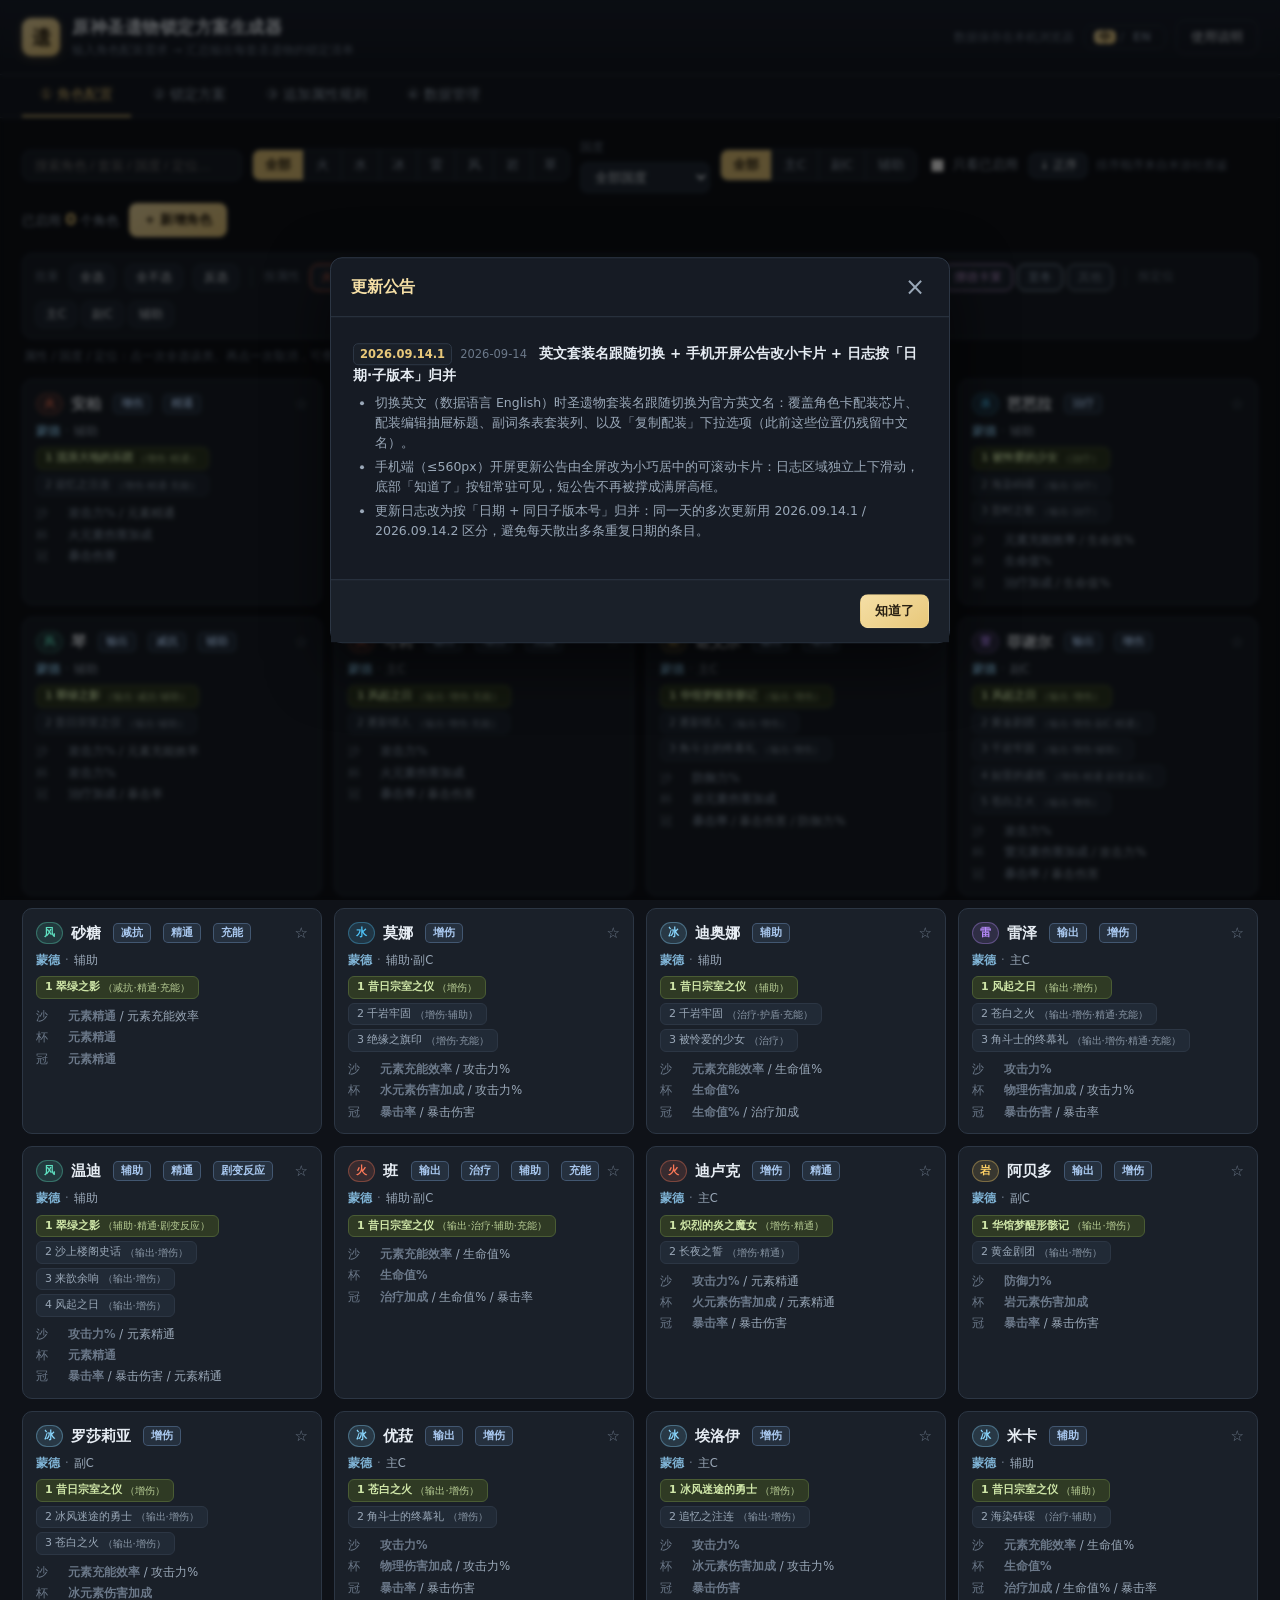
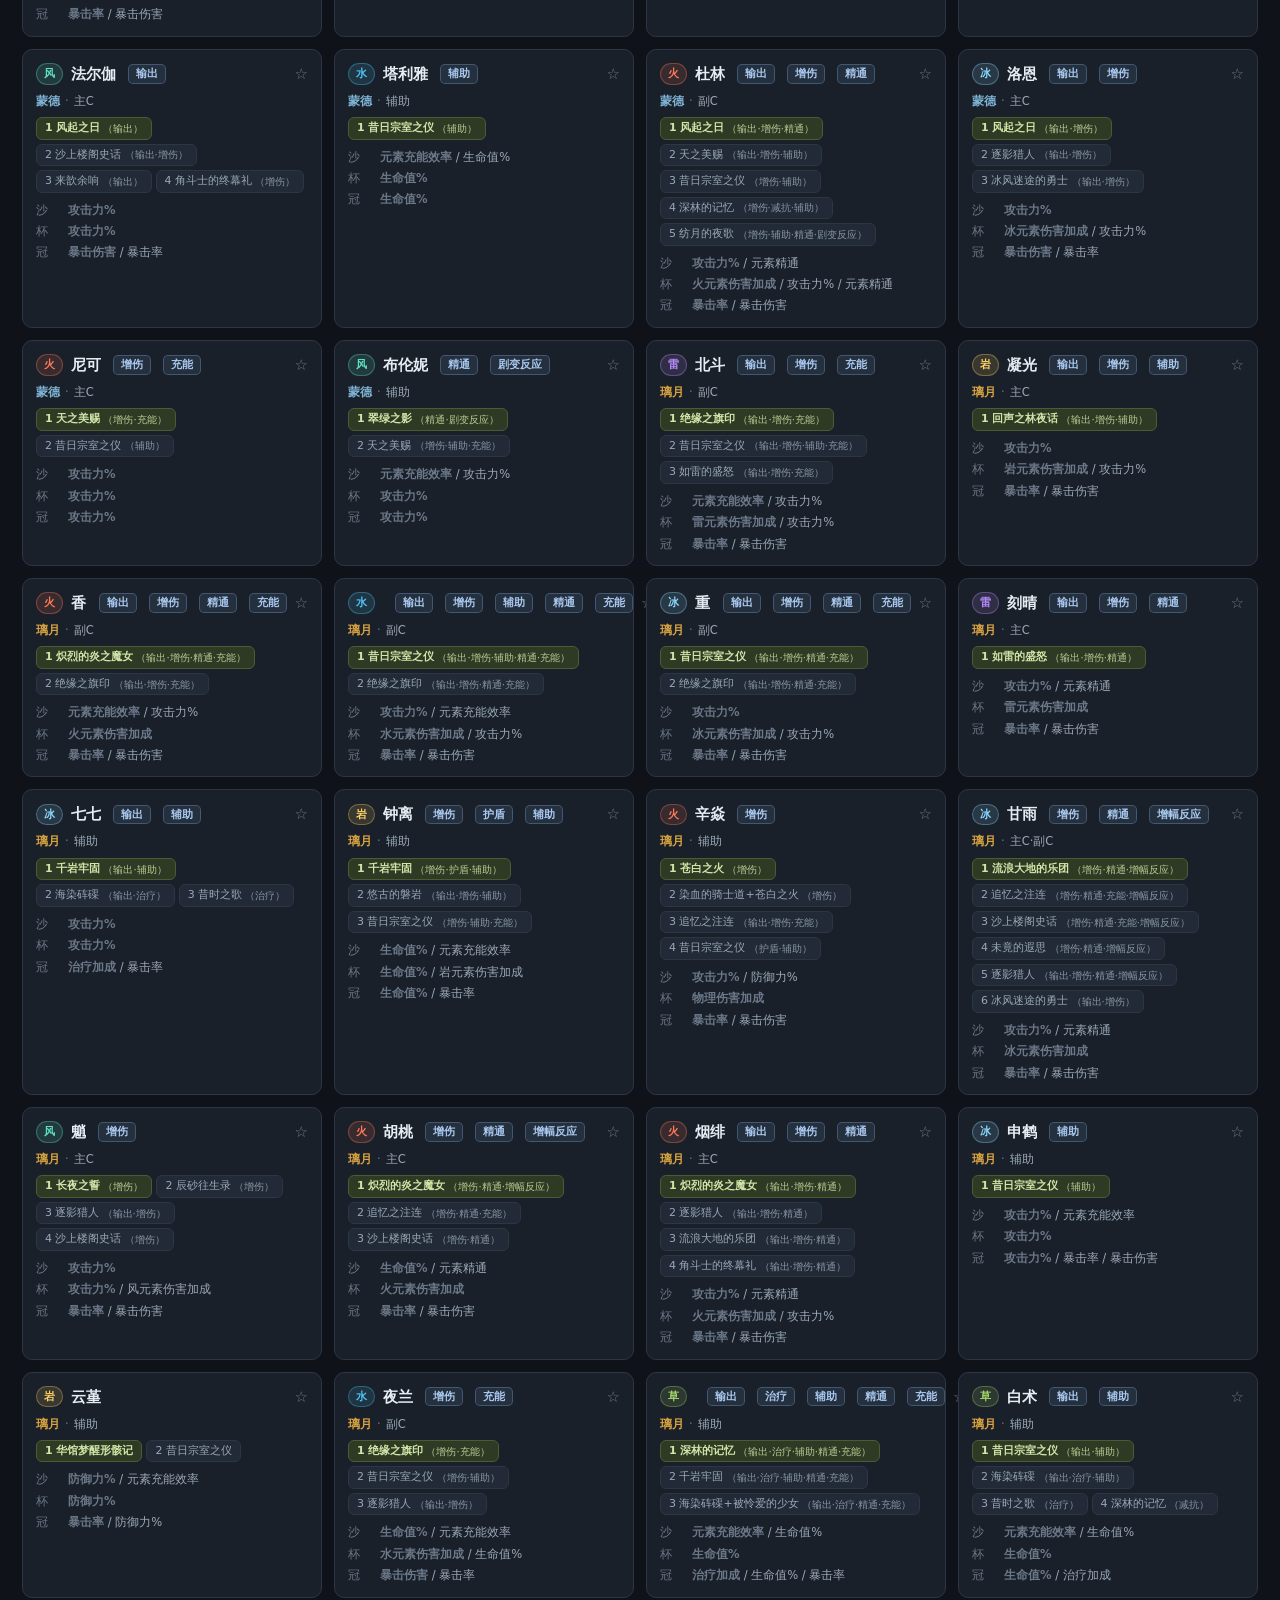
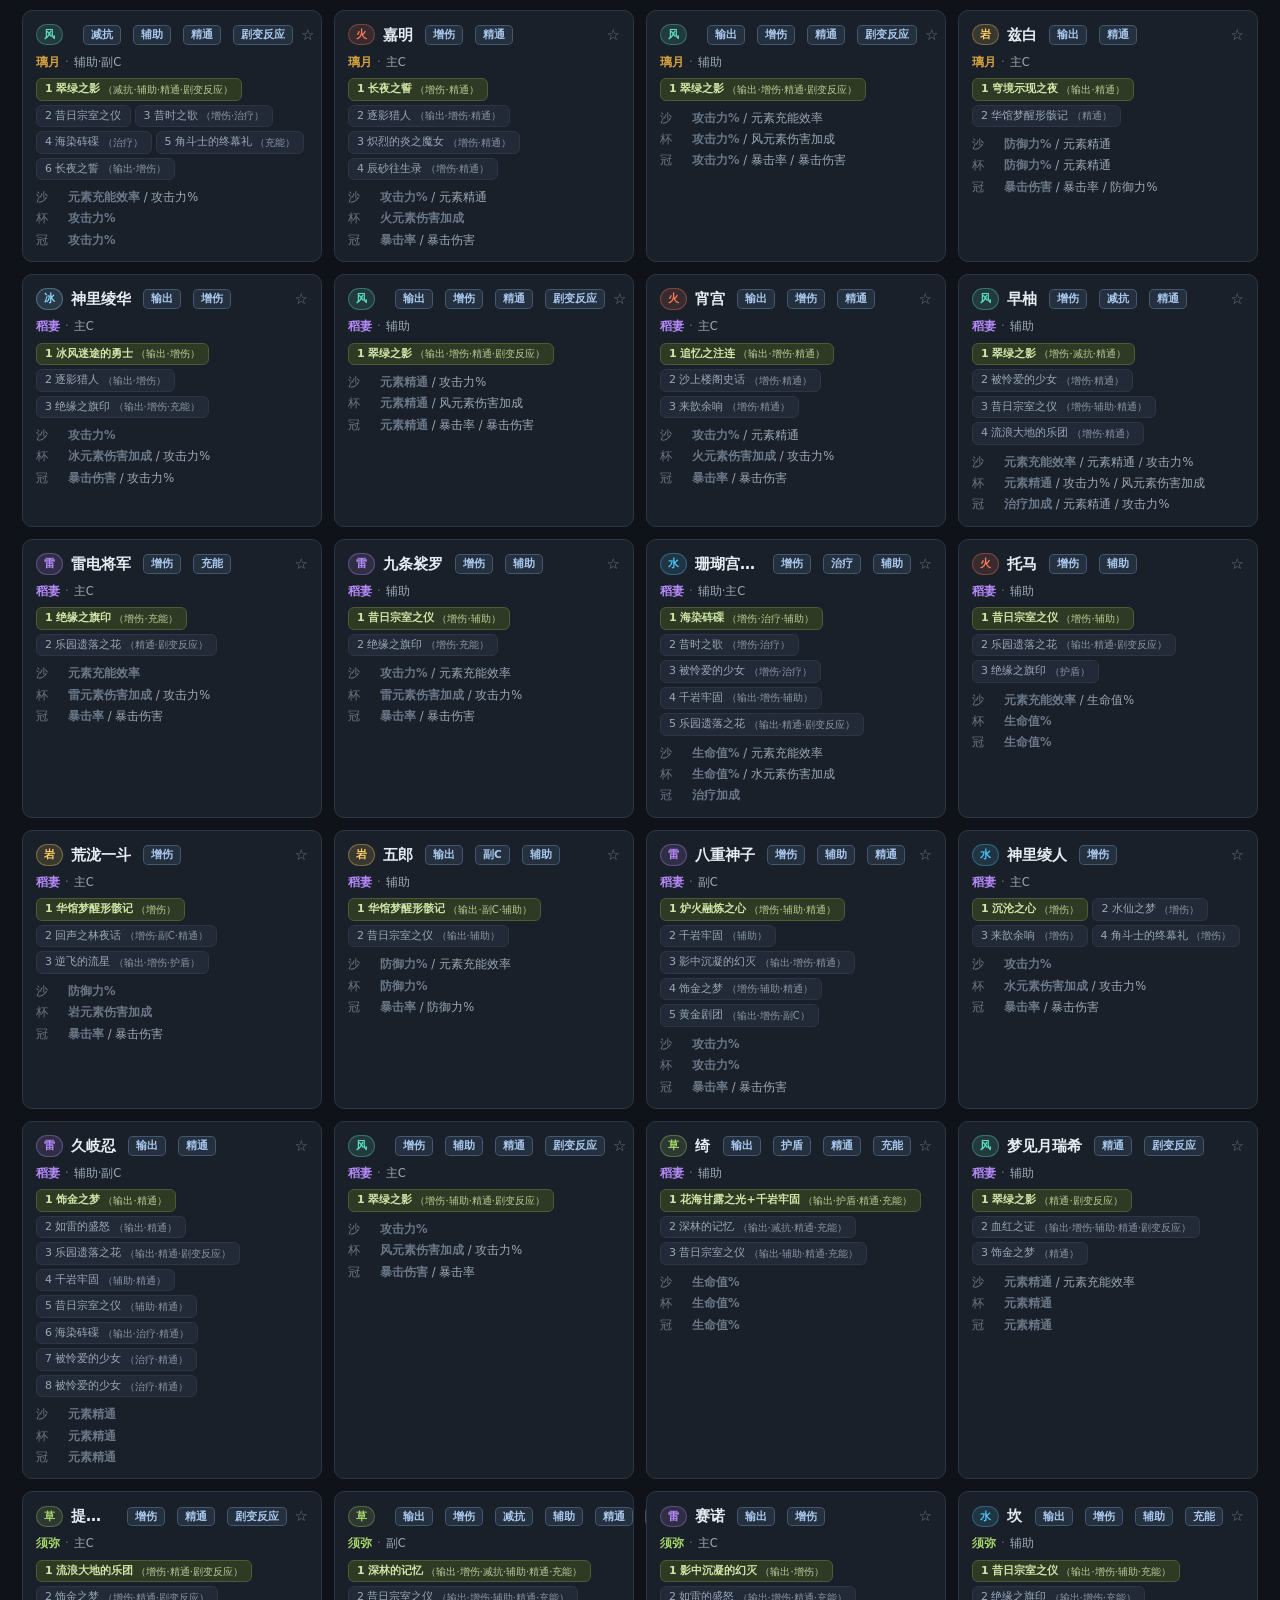
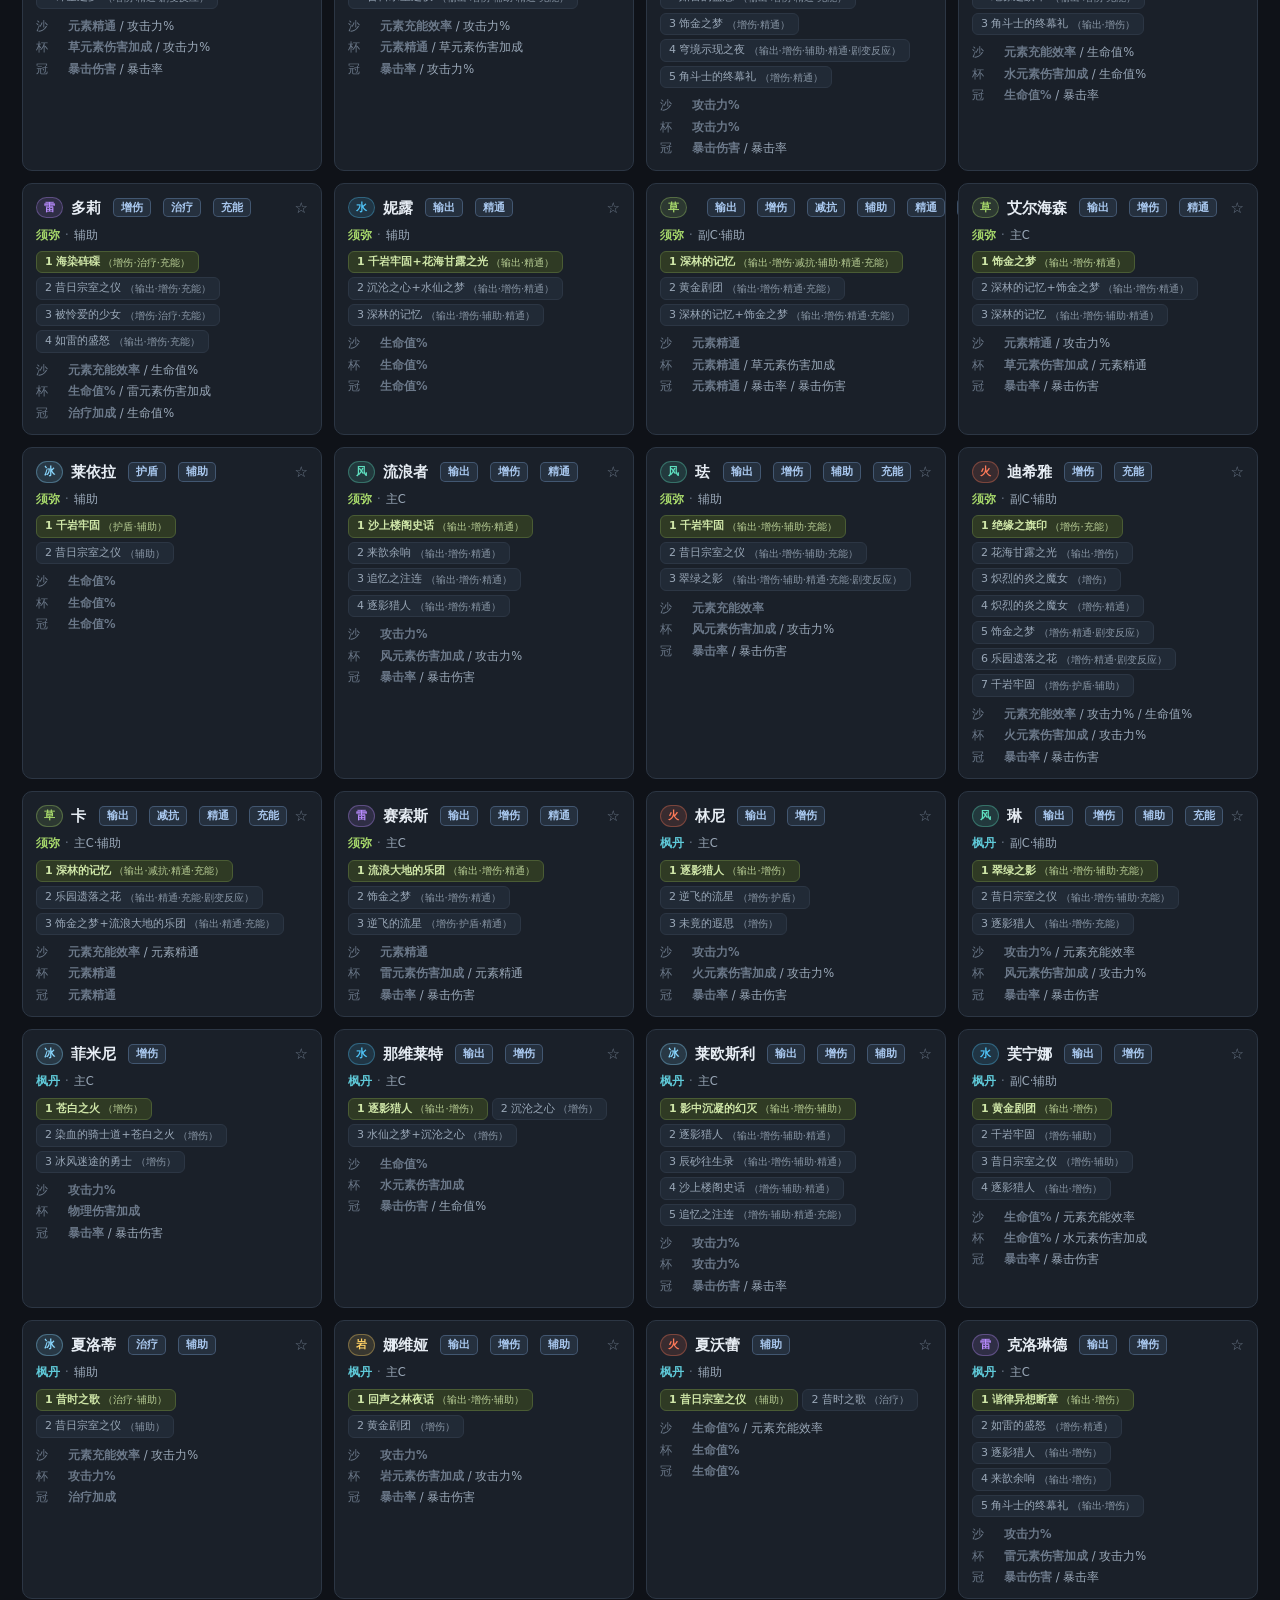
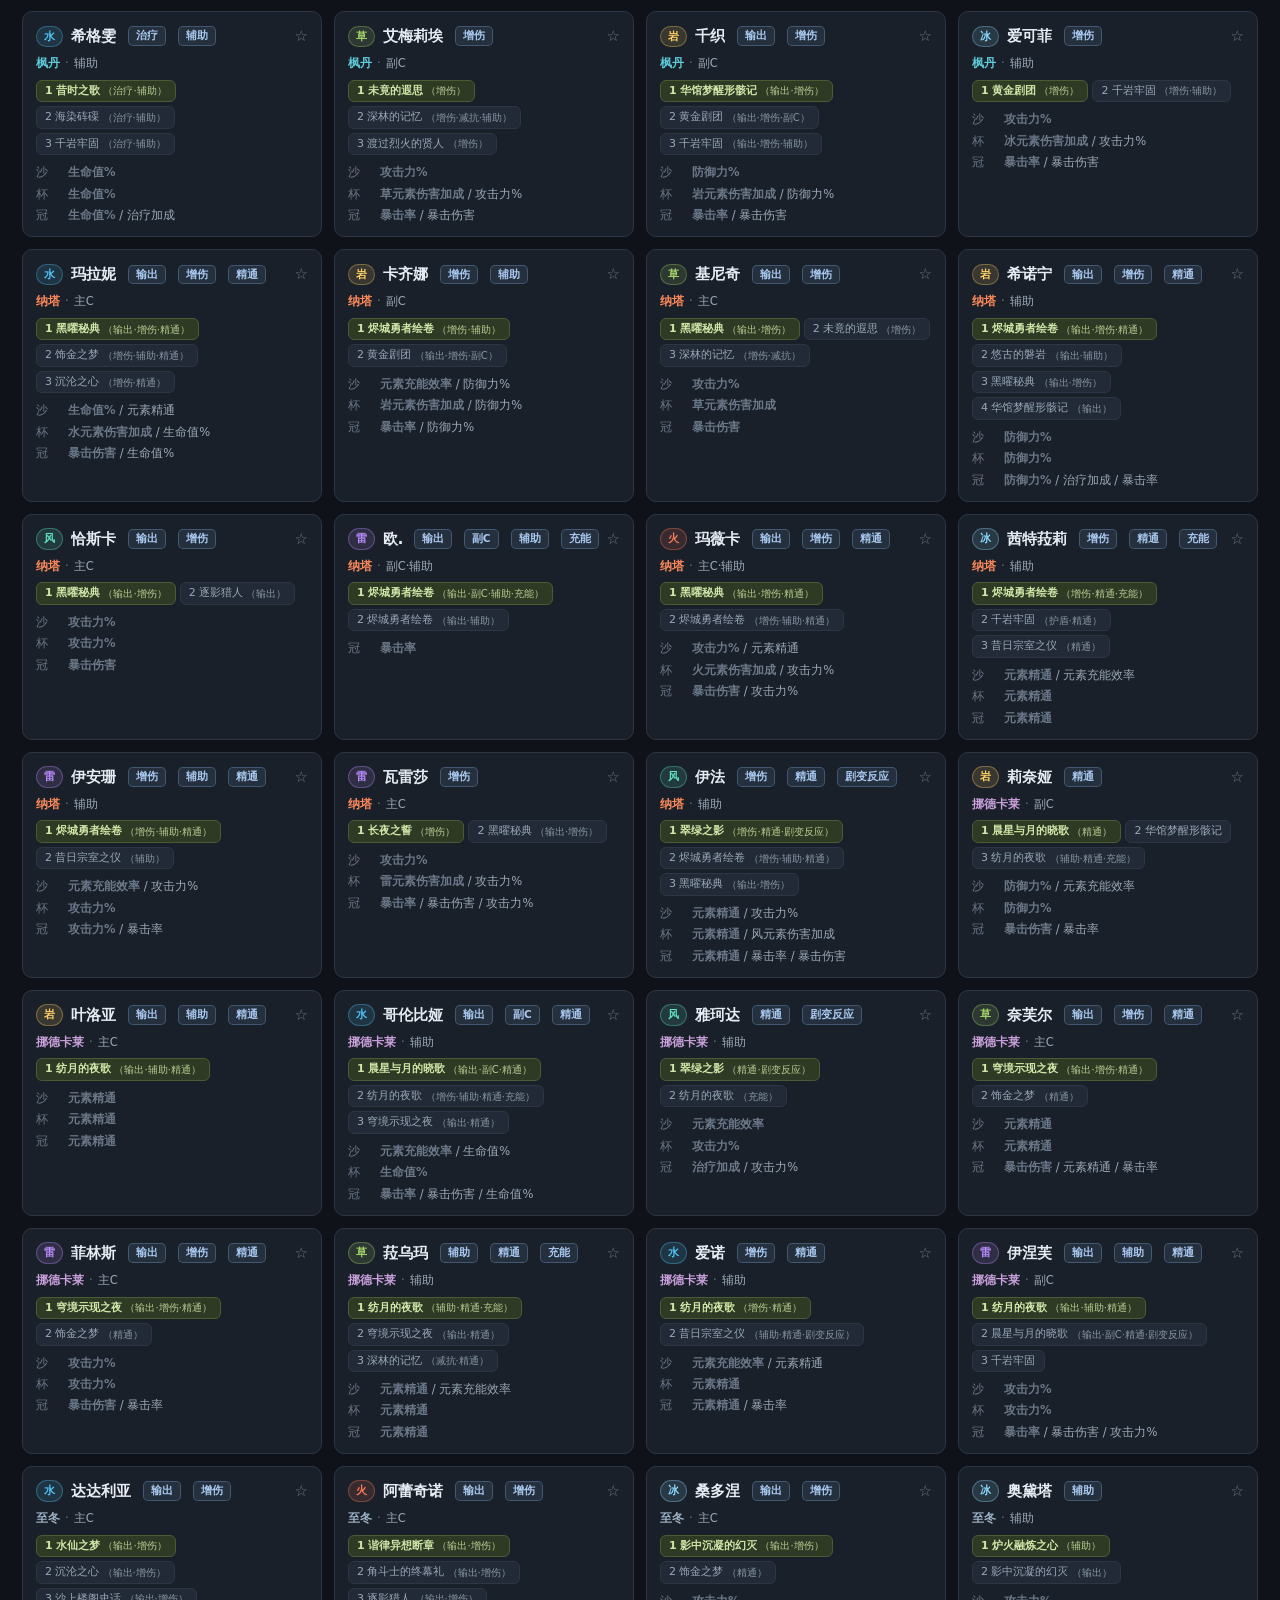
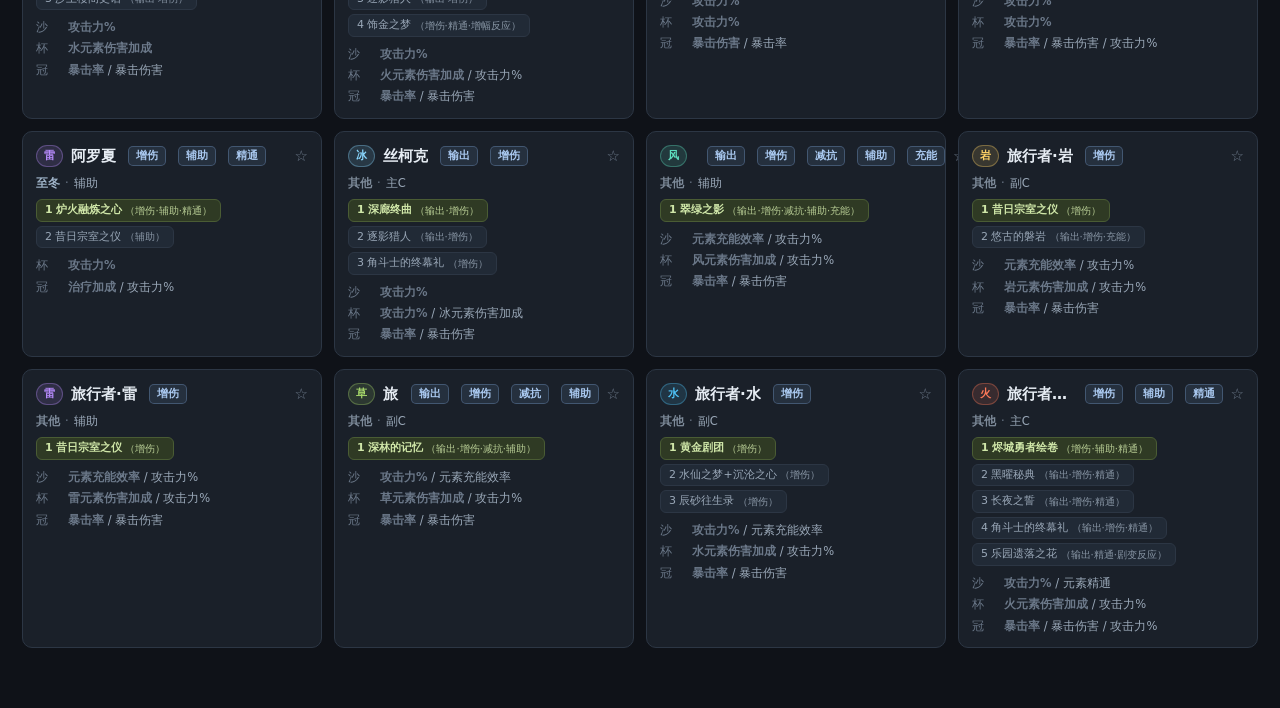
==== commit 702e6bed: "英文套装名跟随切换 + 手机开屏公告改小卡片 + 日志按日期·子版本归并 - 切换 English 时圣遗物套装名跟随切换为官方英文名（角色卡 / 配装编辑 / 副词条表 / 复制配装下拉） - 手机" ====
--- a/index.html
+++ b/index.html
@@ -1313,27 +1313,48 @@
  * CHANGELOG：新在前，CHANGELOG[0].v 必须等于 APP_VERSION。items 为纯文本（渲染时会 esc）。
  * 注意：本文件所有字符串都不得出现 script 结束标签（build.js 有检查，注释里也别写）。
  * ---------------------------------- */
-const APP_VERSION = '2026.09.13';
+const APP_VERSION = '2026.09.14.1';
 const CHANGELOG = [
   {
+    v: '2026.09.14.1', date: '2026-09-14',
+    title: '英文套装名跟随切换 + 手机开屏公告改小卡片 + 日志按「日期·子版本」归并',
+    items: [
+      '切换英文（数据语言 English）时圣遗物套装名跟随切换为官方英文名：覆盖角色卡配装芯片、配装编辑抽屉标题、副词条表套装列、以及「复制配装」下拉选项（此前这些位置仍残留中文名）。',
+      '手机端（≤560px）开屏更新公告由全屏改为小巧居中的可滚动卡片：日志区域独立上下滑动，底部「知道了」按钮常驻可见，短公告不再被撑成满屏高框。',
+      '更新日志改为按「日期 + 同日子版本号」归并：同一天的多次更新用 2026.09.14.1 / 2026.09.14.2 区分，避免每天散出多条重复日期的条目。',
+    ],
+  },
+  {
+    v: '2026.09.14', date: '2026-09-14',
+    title: '手机端适配修复：顶栏空间优化 + 弹窗全屏',
+    items: [
+      '手机端（≤560px）顶栏：语言按钮「中 / EN」进一步压缩内边距；帮助按钮「使用说明」改为「?」图标，释放横向空间给标题；标题字号从 15px 降到 14px，减少省略。',
+      '手机端弹窗（更新公告 / 使用说明 / 角色编辑 / 配装编辑 / 属性选择 / 套装管理 / 规则表单）统一改为 100vw × 100vh 全屏，取消圆角与边框，底部加安全区留白；解决 94vw 卡片在 390px 屏上内容拥挤的问题。',
+    ],
+  },
+  {
     v: '2026.09.13', date: '2026-09-13',
-    title: '角色库补全124 + wiki数据重核对 + 中英文切换定稿 + 配装功能定位 + 手机端适配 + 英文套装名 + 公告改小卡片',
+    title: '数据按观测枢 wiki 整体重核对 + 中英文切换定稿 + 配装功能定位',
     items: [
-      '角色库补全到 124 条：按国度逐条核对修正烟绯/神里绫人/流浪者/千织/埃洛伊归属；新增「挪德卡莱」国度并入伊涅芙等 6 人；补洛恩等 6 角色；旅行者按 6 元素形态拆为独立条目。',
-      '角色配置页新增「国度」「定位」筛选（主C/副C/辅助），可与元素/搜索/只看已启用叠加，右上角显示「筛出 N / 总数」。',
-      '新补角色暂无稳定攻略，配装为按元素/武器通用推荐，备注已标注请按实际玩法调整。',
-      '中英文切换定稿：顶栏单按钮「中 / EN」两段（当前金色高亮），点一下同时切界面文案与角色/套装/属性名；顺序「保存→语言切换→使用说明」；数据管理「关于数据」补英文并补回动态计数。',
-      '配装数据整体按观测枢 wiki「推荐装备」结构化数据重核对：124 角色主词条按原文排序、2+2 混搭保留、四星过渡套不混入；攻略来源第 1 条固定观测枢词条（真数据源）。',
-      '推翻旧 SUB_PRESETS 粗桶：每组配装独立携带套装+三部位主词条+副词条+流派标签，心海等 12 角色双暴纠正为 wiki 真实值；同角色多流派分组保留。',
-      '配装新增「功能定位」多选+自定义（输出/增伤/减抗/治疗/护盾/增幅反应/剧变反应…），跨角色共享词表；全部 124 角色定位按 wiki 重新推断。',
-      '角色与圣遗物按图鉴核对：补全到 124 角色、圣遗物 45→46 套并订正套装名；数据语言切 English 显官方英文名、中英文搜索都认。',
-      '界面打磨：套装名与配装切换合并一行可点选、流派切换芯片去色点只留编号、详情「攻略来源」标注数据源/攻略、锁定方案按「重要属性」相似度自动合并+命中条数可调、手机端配装编辑横向滚动修复、②③ 页加图鉴/推荐排序与正倒序切换。',
-      '修「中文模式出现英文」误解：实为本地存储残留 en 状态；单按钮直接显示当前语言，见 EN 点一下即切回。',
-      '手机端（≤560px）顶栏：语言按钮「中 / EN」压缩内边距；帮助按钮改「?」图标释放横向空间；标题字号 15→14px。',
-      '手机端弹窗（公告/说明/角色编辑/配装编辑/属性选择/套装管理/规则表单）统一 100vw×100vh 全屏，取消圆角边框、底部加安全区留白。',
-      '切换英文（数据语言 English）时圣遗物套装名跟随切换为官方英文名：覆盖角色卡配装芯片、配装编辑抽屉标题、副词条表套装列、复制配装下拉（此前这些位置残留中文名）。',
-      '手机端（≤560px）开屏更新公告由全屏改为小巧居中可滚动卡片：日志区独立上下滑动，底部「知道了」按钮常驻可见，短公告不再撑满屏。',
-      '更新日志按日期归并：同一天多次更新可用「日期.子版本」（如 2026.09.13.1）区分，避免每天散出多条重复日期条目。',
+      '中英文切换定稿：顶栏【单个按钮】外观「中 / EN」两段（当前语言金色高亮），点一下同时切界面文案与角色 / 套装 / 属性名；顶栏顺序「保存 → 语言切换 → 使用说明」；数据管理「关于数据」5 条说明补英文并补回动态计数（applyI18n 整段替换会重置计数，已修复）。',
+      '配装数据整体按米游社观测枢 wiki「推荐装备」结构化数据重核对：124 角色主词条按 wiki 原文顺序排序、2+2 混搭识别保留、四星过渡套不混入正式配装；攻略来源第 1 条固定观测枢词条（真数据源），后挂筛选过的米游社攻略并直接显示作者名。',
+      '每组配装独立携带 套装 + 三部位主词条 + 副词条 + 流派标签（主C/副C/辅助，由 wiki 启发式推断、可手改），推翻旧 SUB_PRESETS 粗桶——心海等 12 角色网页双暴显示纠正为 wiki 真实值；同角色多流派分组保留不再坍缩。',
+      '配装新增「功能定位」多选 + 自定义（输出 / 增伤 / 减抗 / 治疗 / 护盾 / 增幅反应 / 剧变反应…），跨角色共享自定义词表；全部 124 角色定位按 wiki 重新推断写入。',
+      '角色与圣遗物按图鉴核对：角色库补全到 124（新增挪德卡莱国度、旅行者按 6 元素形态拆分、补洛恩等 6 角色），圣遗物 45→46 套并订正两个套装名；数据语言切 English 显官方英文名、搜索中英文都认。',
+      '界面打磨：套装名与配装切换合并一行可点选、流派切换芯片去色点只留编号、详情「攻略来源」标注数据源 / 攻略、锁定方案按「重要属性」相似度自动合并 + 命中条数可调、手机端配装编辑横向滚动修复、② ③ 页加图鉴 / 推荐排序与正序 / 倒序切换。',
+      '修「中文模式出现英文」的误解：实为本地存储残留了之前切到的 en 状态；单按钮直接显示当前语言，看到 EN 点一下即切回。',
+    ],
+  },
+  {
+    v: '2026.09.12', date: '2026-09-12',
+    title: '角色库补全到 124 条 + 国度 / 定位筛选 + 旅行者按形态拆分',
+    items: [
+      '按《原神全角色列表（按国度）》逐条核对：修正烟绯、神里绫人、流浪者、千织、埃洛伊的国度归属（原来分别被放错到蒙德 / 璃月 / 稻妻 / 稻妻 / 其他）。',
+      '新增「挪德卡莱」国度，与至冬分开；把伊涅芙、菈乌玛、菲林斯、爱诺、奈芙尔、哥伦比娅归回挪德卡莱。',
+      '补上缺了的角色：洛恩、尼可、布伦妮（蒙德）、莉奈娅、叶洛亚、雅珂达（挪德卡莱），角色库从 112 条增至 124 条。',
+      '旅行者按元素形态拆成 6 个独立条目（旅行者·风 / 岩 / 雷 / 草 / 水 / 火），各形态可分别启用、分别配装。',
+      '角色配置页新增「国度」下拉筛选和「定位」筛选（主C / 副C / 辅助），可与元素筛选、搜索、只看已启用叠加；筛选时右上角显示「筛出 N / 总数」。',
+      '新补角色暂无稳定攻略来源，配装是按元素 / 武器的通用推荐，备注里已标注，请按实际玩法调整。',
     ],
   },
   {
@@ -1350,26 +1371,54 @@
   },
   {
     v: '2026.09.10', date: '2026-09-10',
-    title: '角色编辑浮窗化 + 合并规则重做 + 追加属性颜色分组 + 更新公告',
+    title: '角色编辑浮窗化、内置数据可按角色还原、新增更新公告',
     items: [
       '角色编辑由右侧抽屉改为居中浮窗，配装改为卡片式展示：一眼看全套装、三部位主要属性、追加属性。',
       '配装编辑独立为第二层浮窗，点「保存」才生效；点取消 / 关闭 / 浮窗外会提示「有未保存的修改」确认后放弃。',
-      '新增「还原这一组」：改过或删掉的配装组可单独还原成内置原样（预置方案可在「从预置添加」里选回）。',
-      '新增「还原为内置数据」：整个角色（名字 / 元素 / 国度 / 定位 / 备注 / 来源 / 全部配装）一键还原。',
-      '角色卡片显示「已修改」小徽标，提示该项已和内置数据不同。',
-      '新增更新公告与数据管理页「更新日志」；内置角色 / 圣遗物随版本手工维护，日志可看改动。',
-      '去掉多余颜色图例框，颜色直接打在角色名与专属追加属性上；追加属性改为「先共有、后分组专属」，顺序按角色重要度。',
-      '修掉「大家都要素充能效率却合不到一起」及次要属性被静默砍掉的问题。',
-      '合并判定改为纯追加属性相似度自动完成：只看最重要几条是否重合、不再被次要属性干扰、也不再依赖手动分组。',
-      '命中条件可按方案单独调「命中至少几条」（1–4 条，默认至少两条），避免只中一条就锁定。',
-      '「散件 / 过渡 保留规则」改为浮窗编辑、可收起，且支持自己增删改。',
+      '新增「还原这一组」：被你改过或删掉的配装组，都能单独还原成内置原样（预置方案可在「从预置添加」里选回来）。',
+      '新增「还原为内置数据」：整个角色（名字、元素、国度、定位、备注、来源、全部配装）一键还原。',
+      '角色卡片上会显示「已修改」小徽标，提醒你这一项已经和内置数据不一样了。',
+      '新增更新公告与数据管理页的「更新日志」；内置角色 / 圣遗物会随版本手工维护，可在日志里看到改了什么。',
+    ],
+  },
+  {
+    v: '2026.09.10', date: '2026-09-10',
+    title: '追加属性颜色分组并入同一行',
+    items: [
+      '去掉了多余的颜色图例框，颜色直接打在角色名和它专属的追加属性上。',
+      '追加属性改为「先显示共有的，再显示各分组单独想要的」，顺序大致按角色重要度。',
+      '修掉「明明大家都要元素充能效率却合不到一起」以及次要属性被静默砍掉的问题。',
+    ],
+  },
+  {
+    v: '2026.09.10', date: '2026-09-10',
+    title: '合并判定改按「重要属性」+ 命中条数可调',
+    items: [
+      '是否合并只看最重要的那几条属性是否重合，不再被次要属性干扰。',
+      '每个锁定方案都能单独调「命中至少几条」（1 到 4 条），默认至少两条。',
+      '「散件 / 过渡 保留规则」改为浮窗编辑，整块可以收起。',
+    ],
+  },
+  {
+    v: '2026.09.10', date: '2026-09-10',
+    title: '合并规则重做 + 内置散件规则可编辑',
+    items: [
+      '合并判断改为纯追加属性相似度自动完成，不再依赖手动分组。',
+      '命中条件固定为「至少两条」，避免只中一条就锁定。',
+      '内置的散件 / 过渡保留规则支持自己增删改。',
     ],
   },
   {
     v: '2026.09.09', date: '2026-09-09',
-    title: '统一属性用词 + 锁定方案重构（去 3 槽位限制）',
+    title: '统一圣遗物属性用词',
     items: [
       '主词条改称「主要属性」，副词条 / 候选属性统一改称「追加属性」。',
+    ],
+  },
+  {
+    v: '2026.09.09', date: '2026-09-09',
+    title: '锁定方案重构：去掉 3 槽位限制',
+    items: [
       '候选方案不再受 3 个槽位限制，按追加属性需求自动聚类。',
       '追加属性改为方案级统一，同一方案内不再各角色一套。',
       '新增「散件 / 过渡 保留规则」，可额外预置高价值散件的保留条件。',
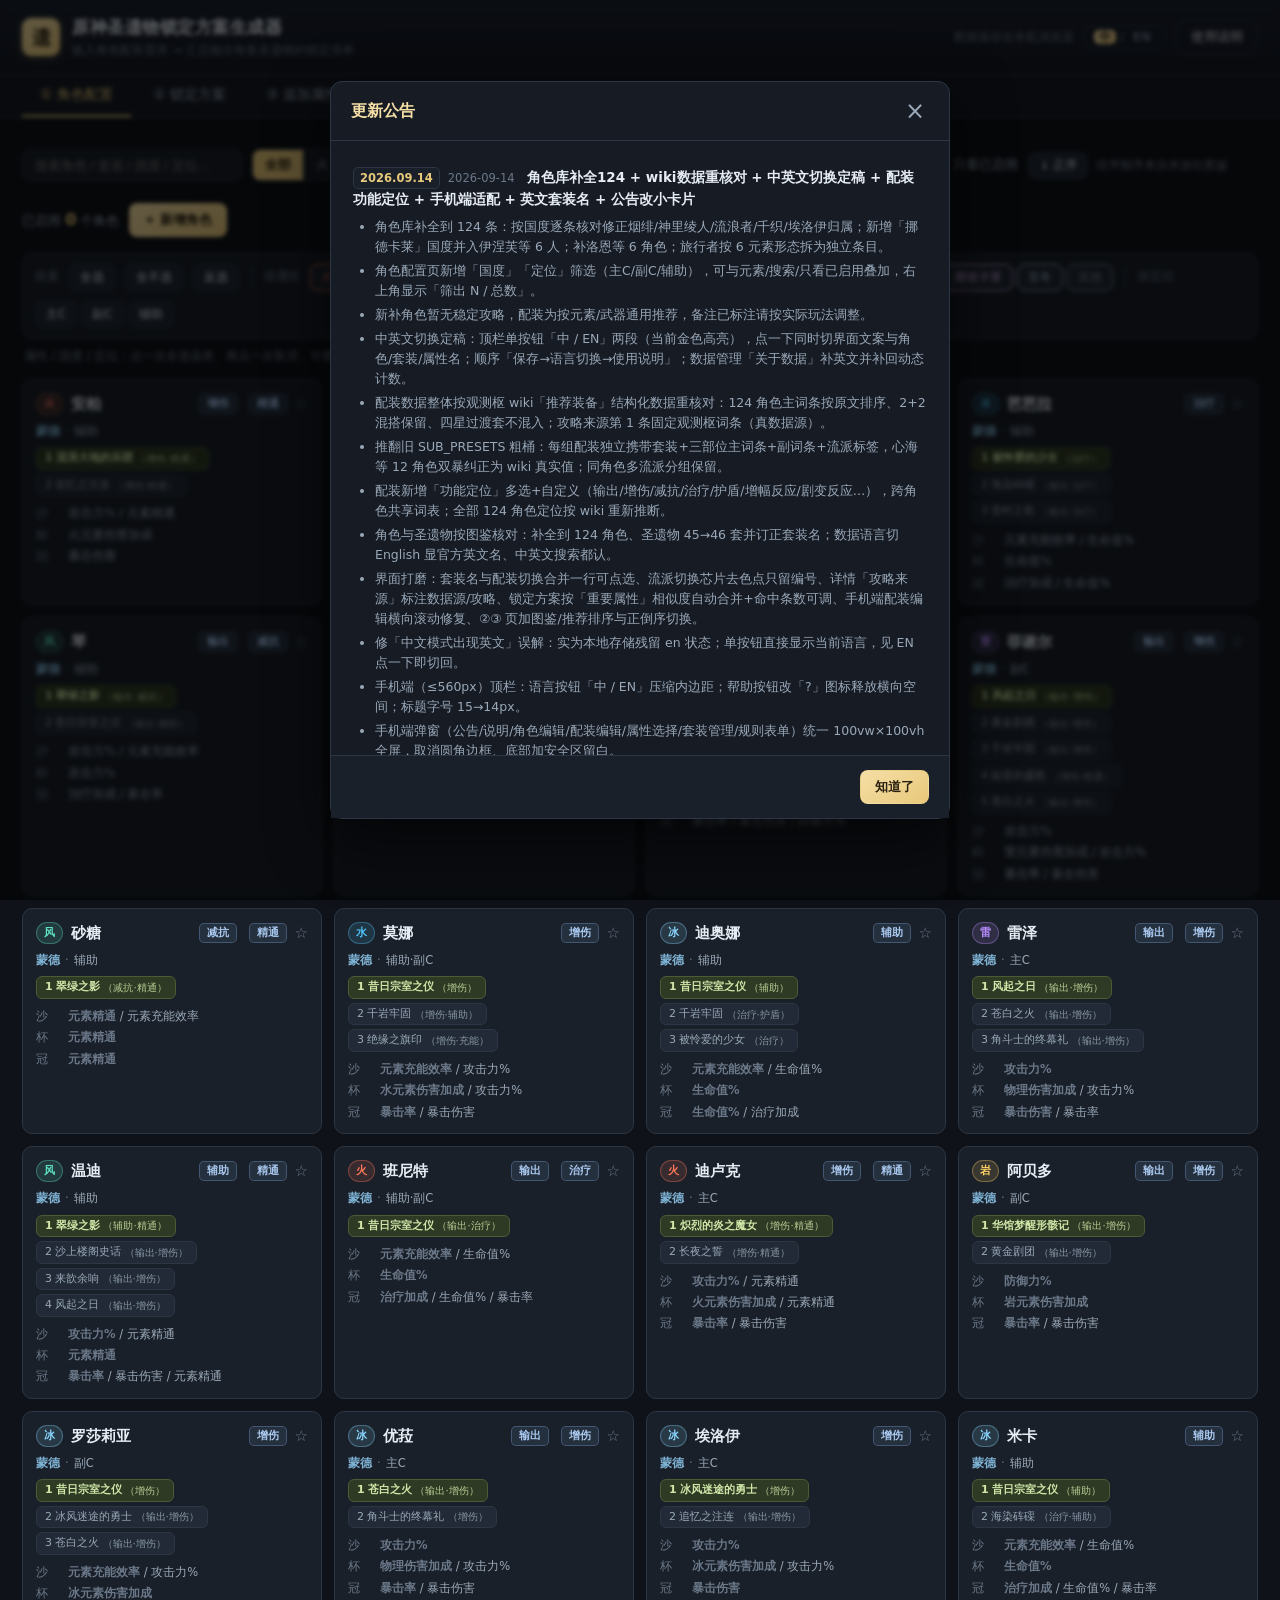
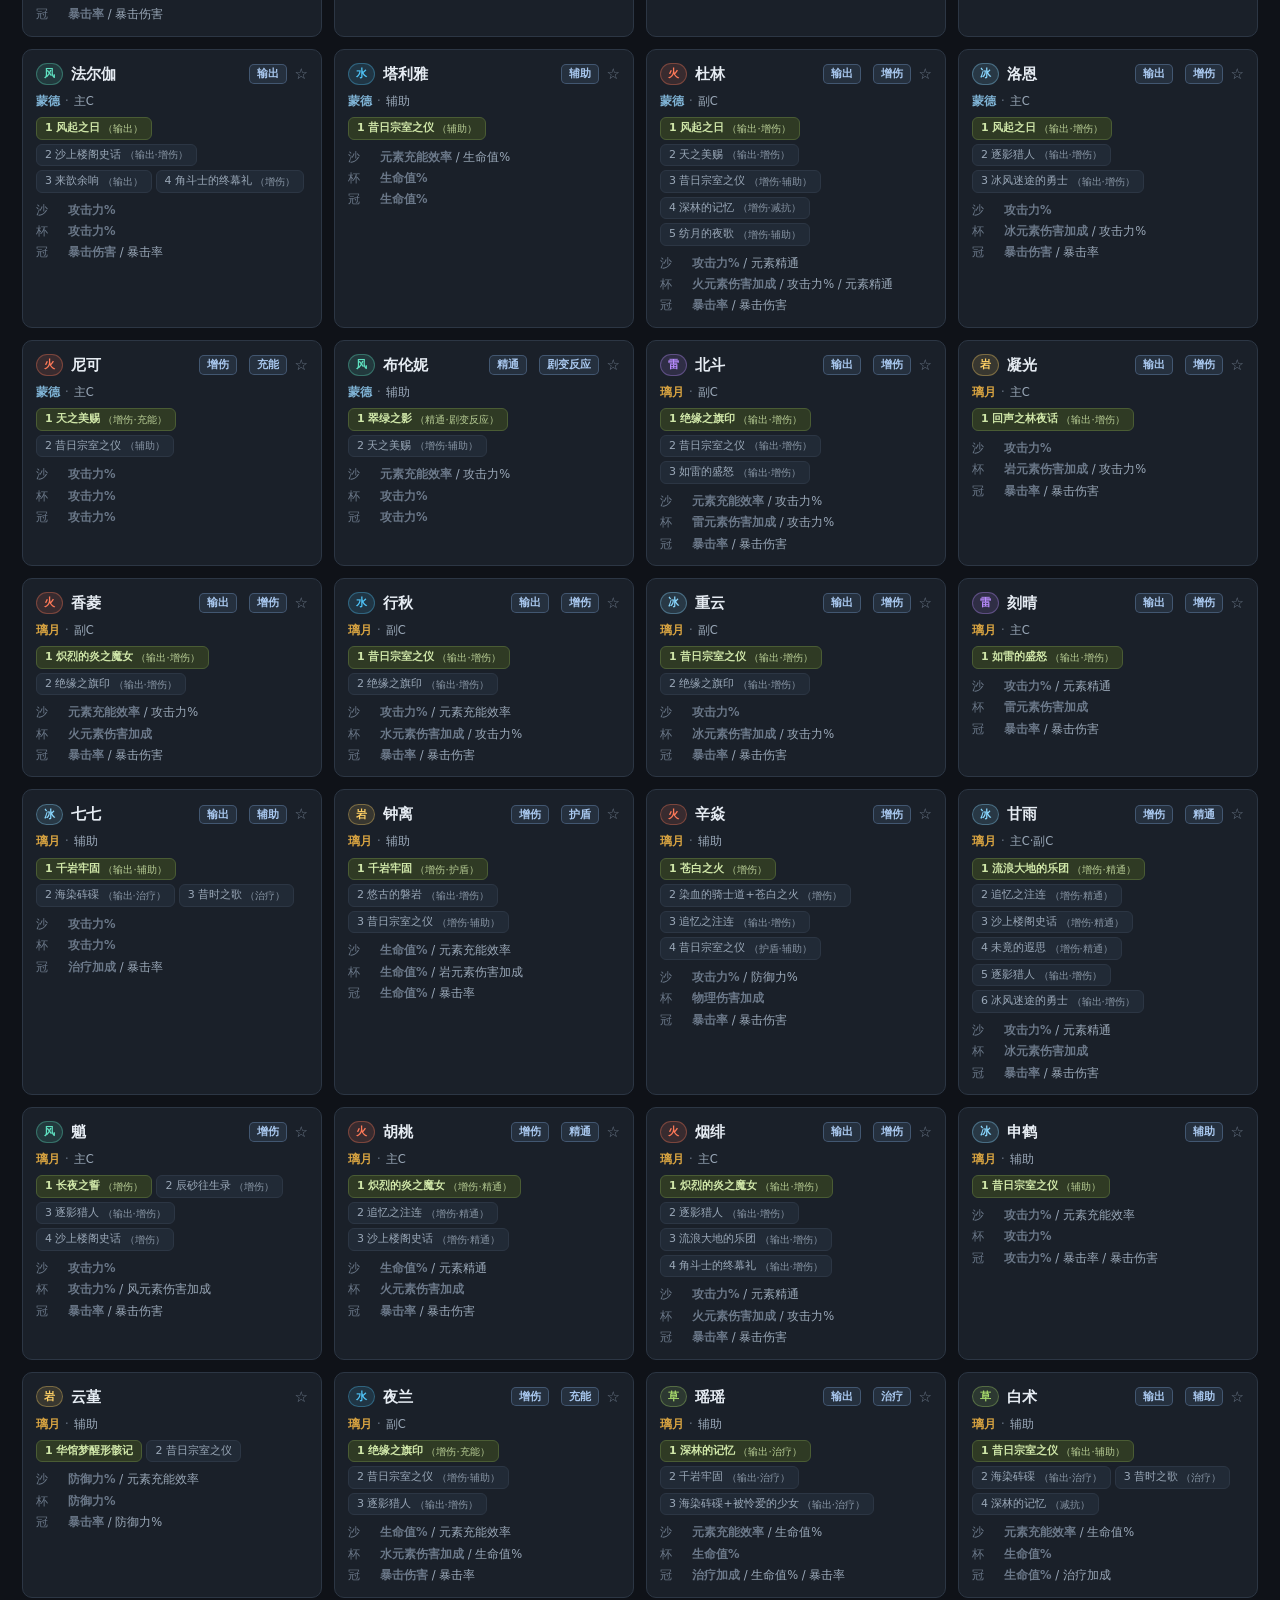
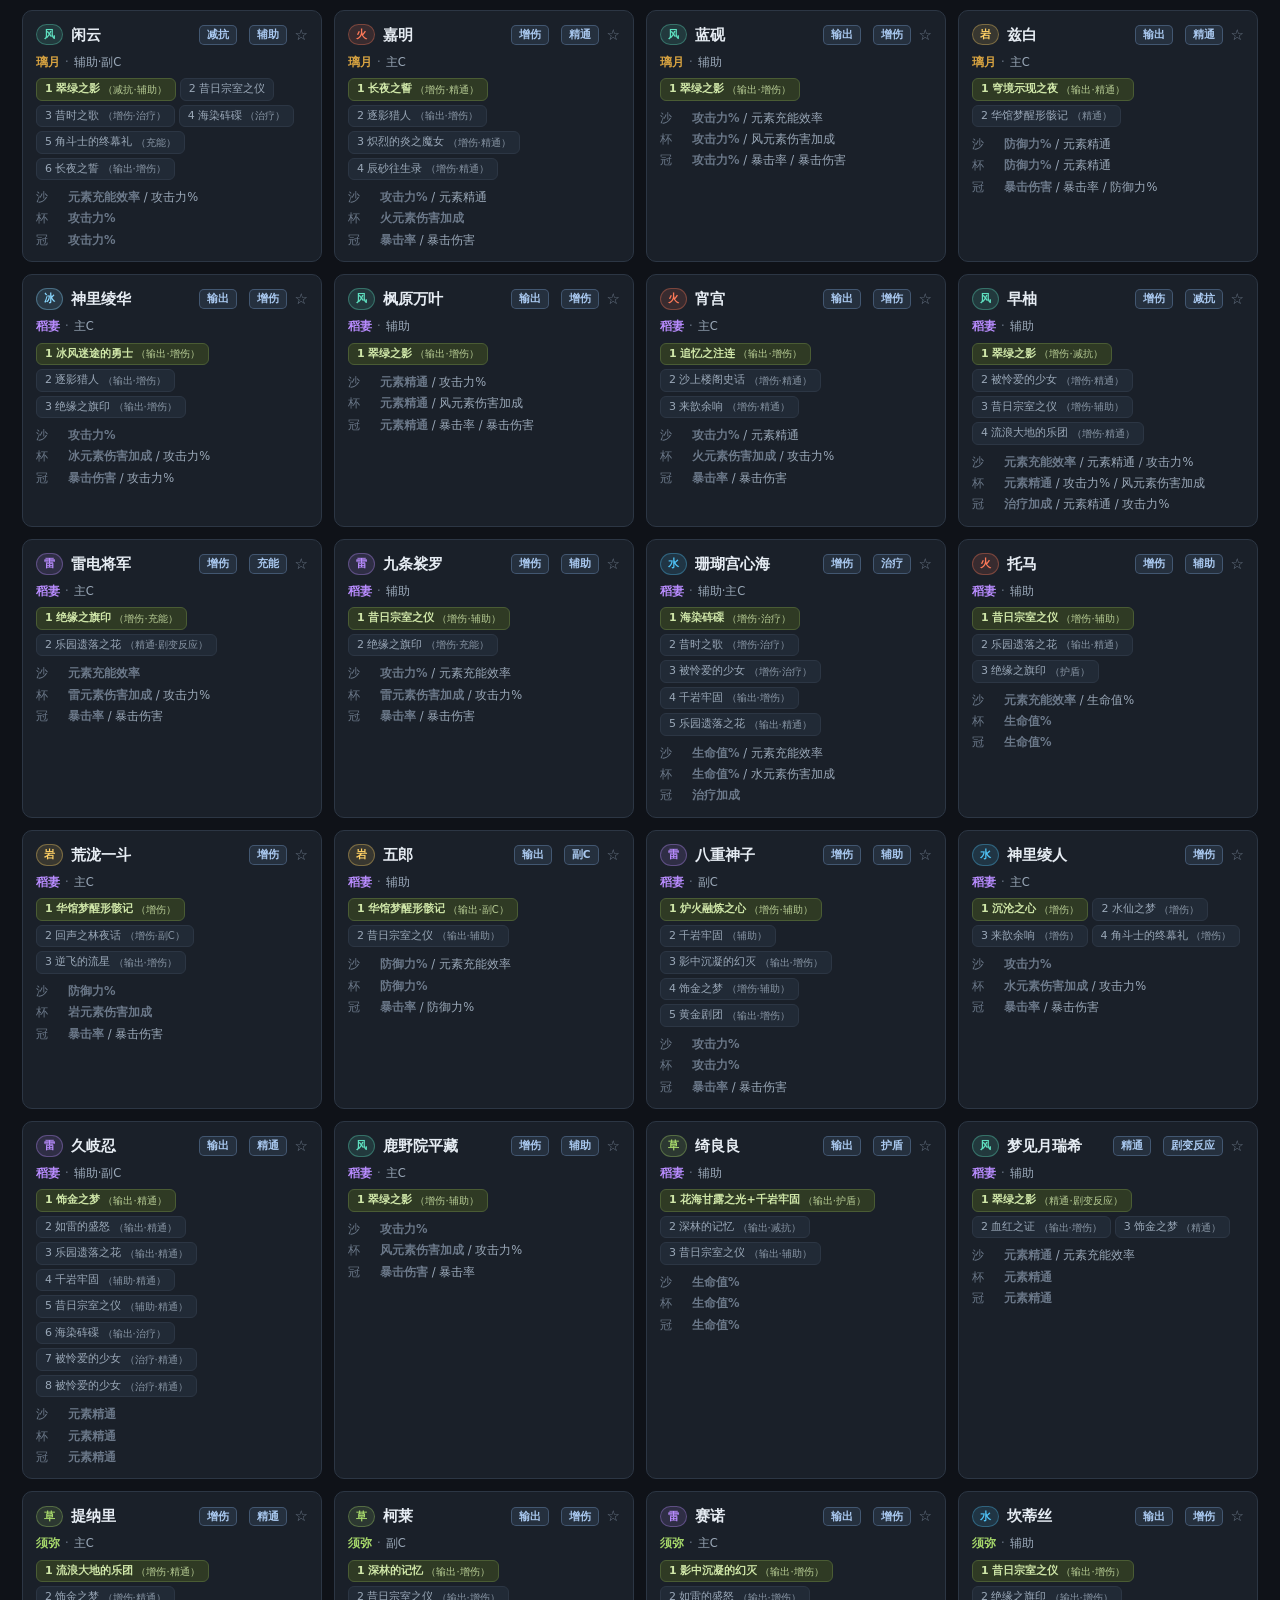
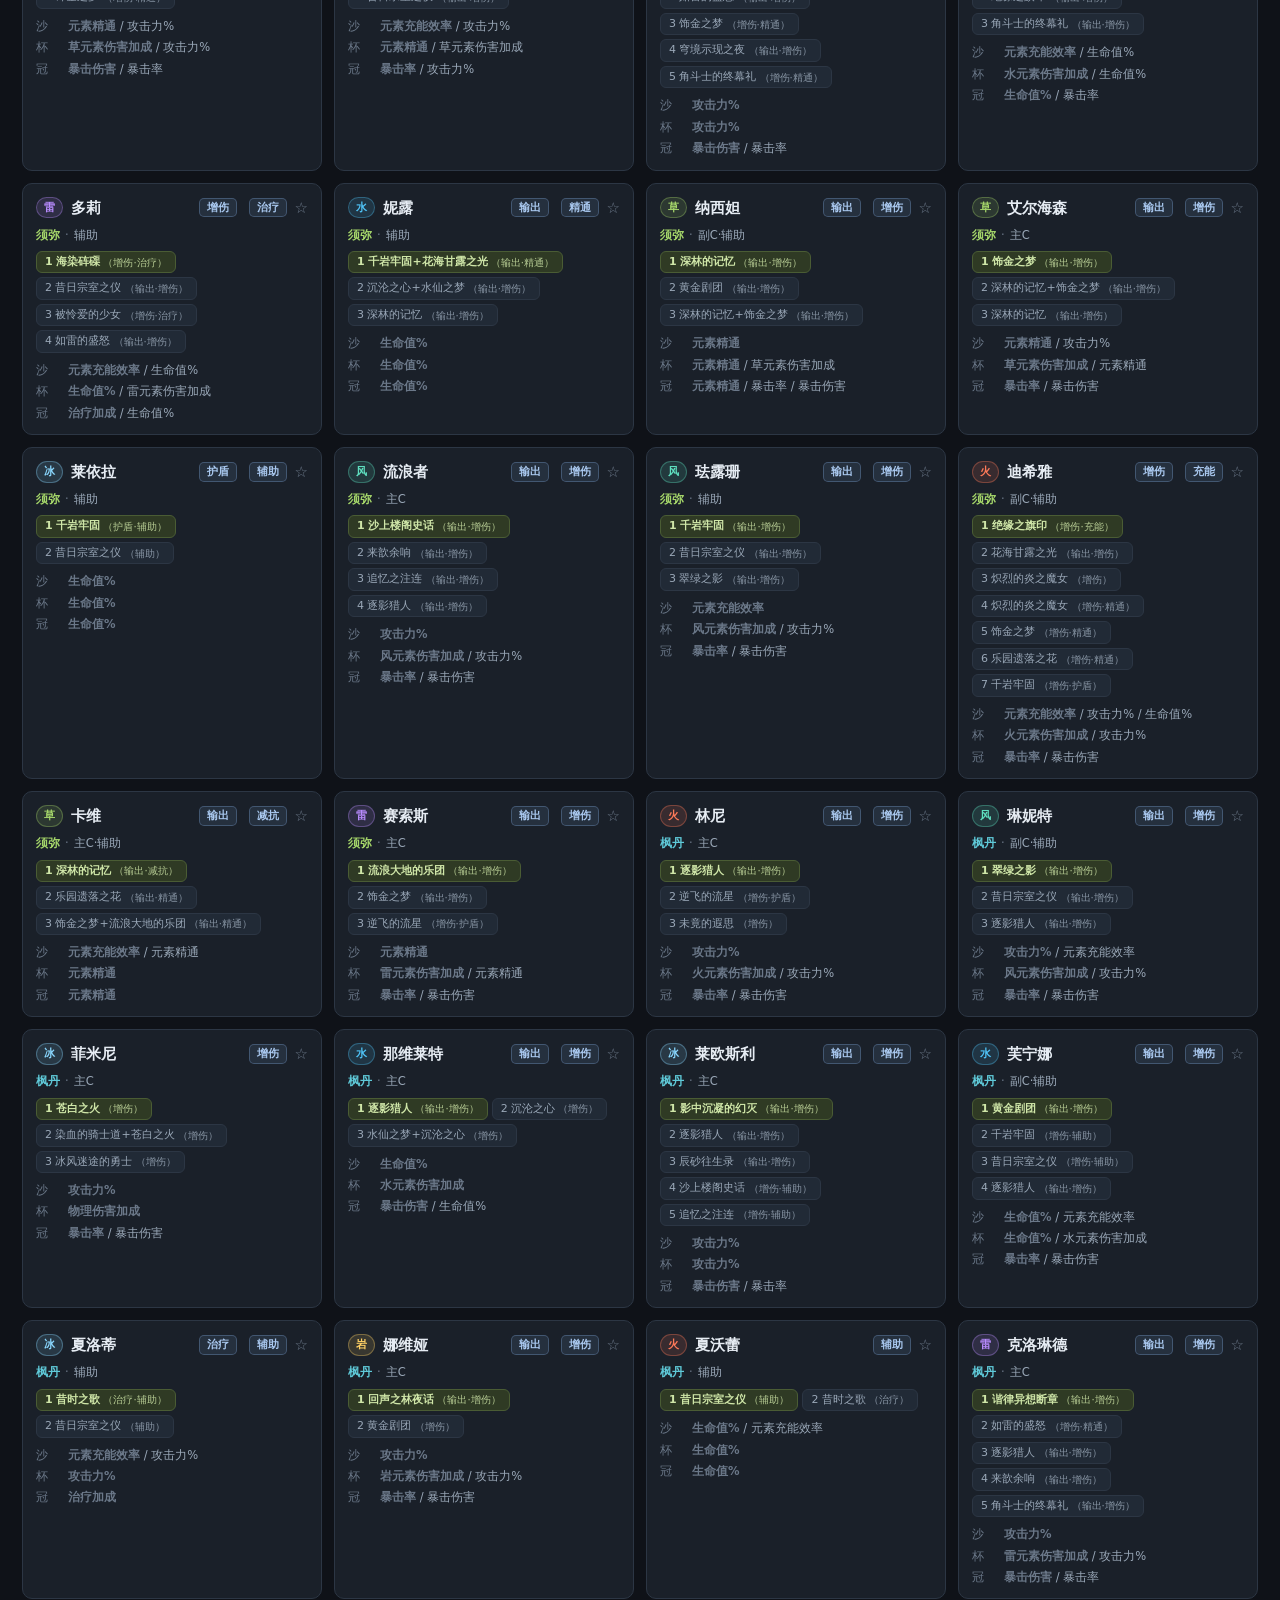
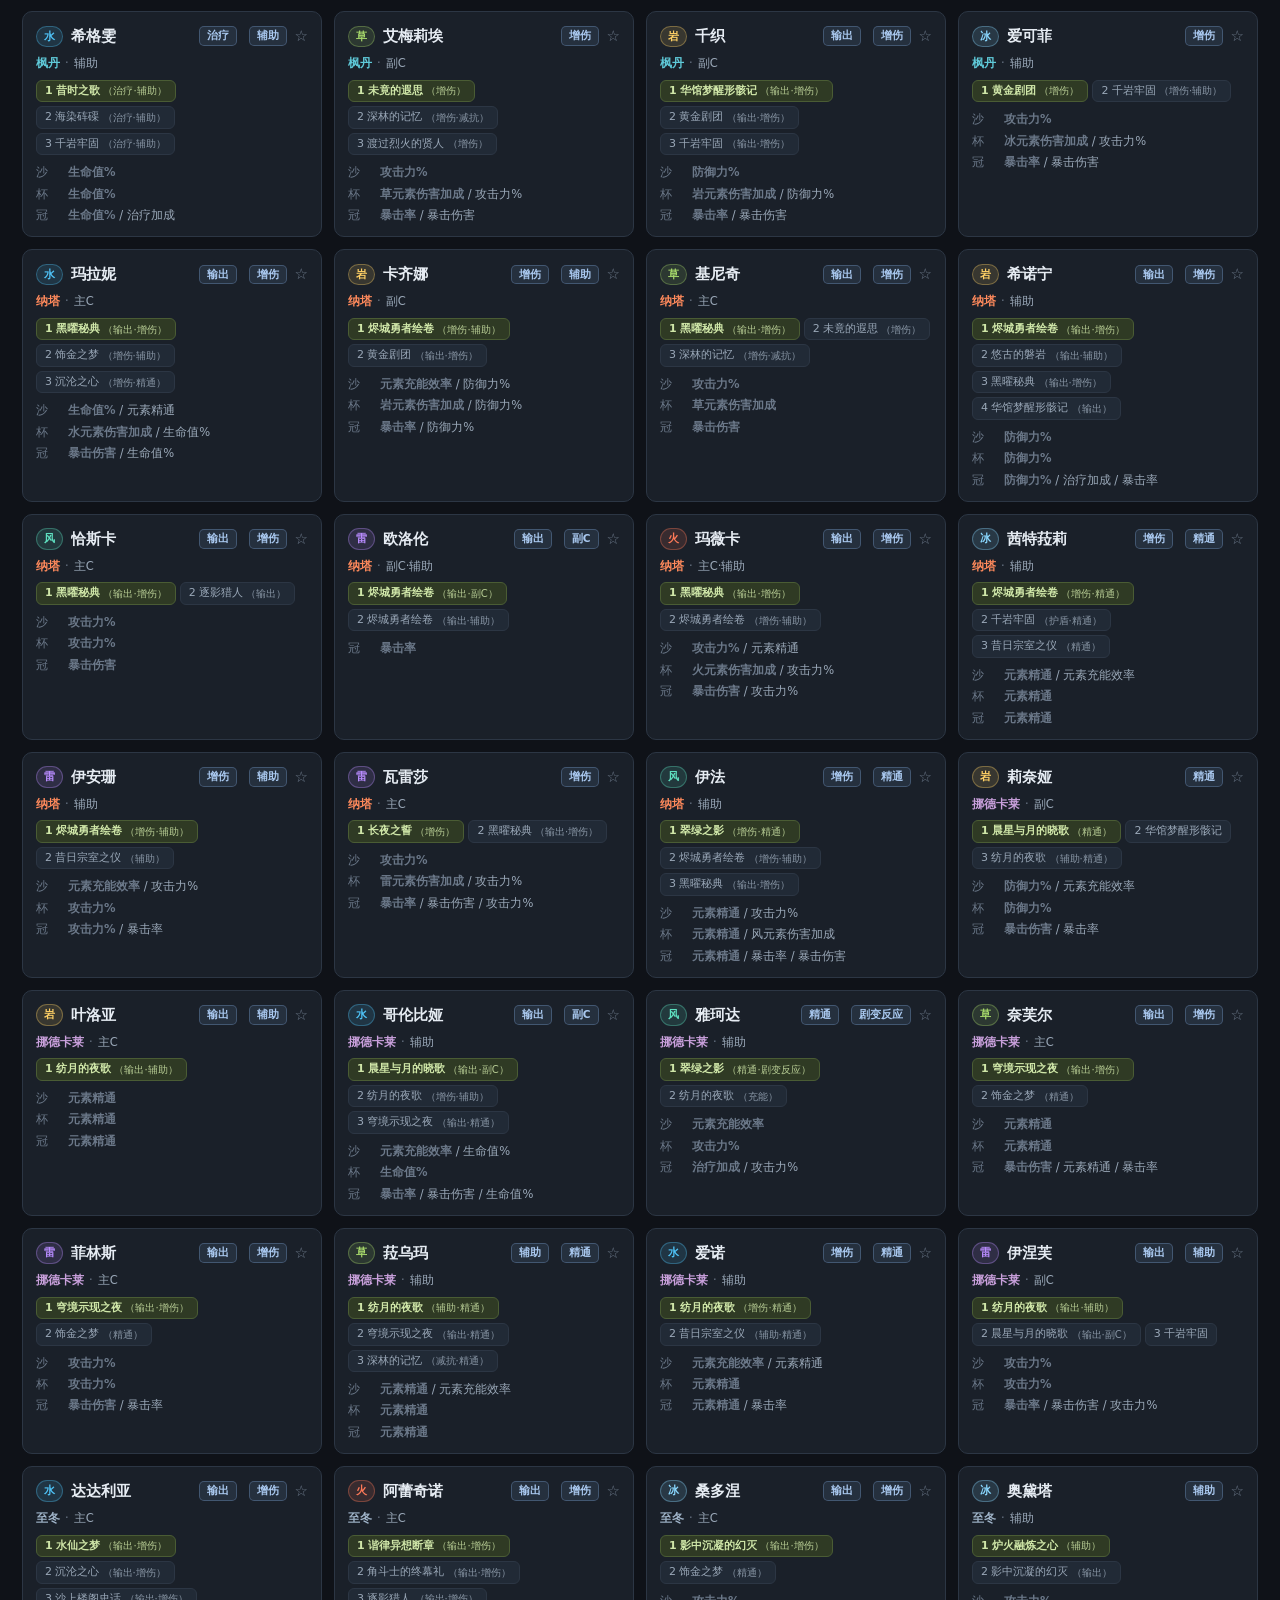
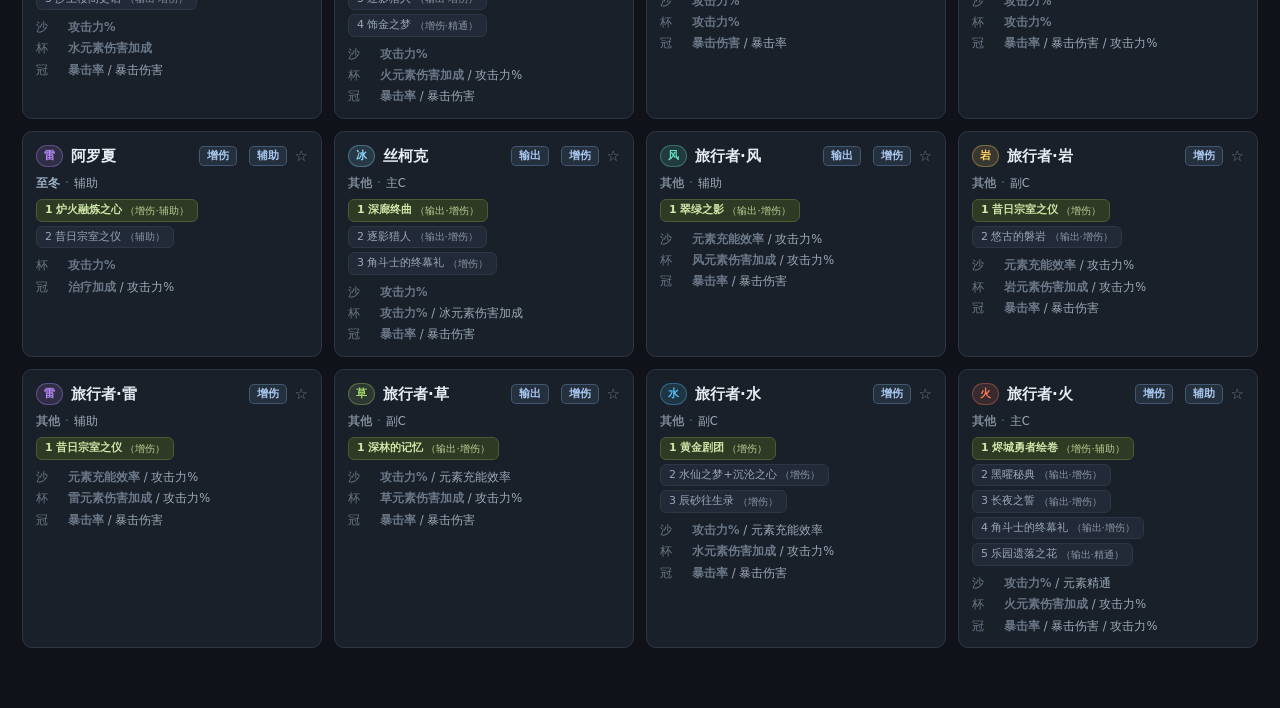
==== commit b8c23709: "feat: 配装定位卡片只显示重要1-2个，新增配装留空，切换即持久化默认" ====
--- a/index.html
+++ b/index.html
@@ -170,7 +170,7 @@
 .char-card:hover{border-color:#3f4d61;transform:translateY(-1px);}
 .char-card.on{border-color:var(--gold);background:linear-gradient(180deg,#232c1f,#1a2029);}
 .char-card .cc-top{display:flex;align-items:center;gap:8px;margin-bottom:8px;}
-.cc-name{font-size:15px;font-weight:600;
+.cc-name{font-size:15px;font-weight:600;flex:1 1 auto;
   /* 英文名（如 Sangonomiya Kokomi）比中文长，放不下时省略而不是把 ☆ 挤出卡片 */
   min-width:0;overflow:hidden;text-overflow:ellipsis;white-space:nowrap;}
 .cc-elem{
@@ -1313,48 +1313,27 @@
  * CHANGELOG：新在前，CHANGELOG[0].v 必须等于 APP_VERSION。items 为纯文本（渲染时会 esc）。
  * 注意：本文件所有字符串都不得出现 script 结束标签（build.js 有检查，注释里也别写）。
  * ---------------------------------- */
-const APP_VERSION = '2026.09.14.1';
+const APP_VERSION = '2026.09.14';
 const CHANGELOG = [
   {
-    v: '2026.09.14.1', date: '2026-09-14',
-    title: '英文套装名跟随切换 + 手机开屏公告改小卡片 + 日志按「日期·子版本」归并',
+    v: '2026.09.14', date: '2026-09-14',
+    title: '角色库补全124 + wiki数据重核对 + 中英文切换定稿 + 配装功能定位 + 手机端适配 + 英文套装名 + 公告改小卡片',
     items: [
-      '切换英文（数据语言 English）时圣遗物套装名跟随切换为官方英文名：覆盖角色卡配装芯片、配装编辑抽屉标题、副词条表套装列、以及「复制配装」下拉选项（此前这些位置仍残留中文名）。',
-      '手机端（≤560px）开屏更新公告由全屏改为小巧居中的可滚动卡片：日志区域独立上下滑动，底部「知道了」按钮常驻可见，短公告不再被撑成满屏高框。',
-      '更新日志改为按「日期 + 同日子版本号」归并：同一天的多次更新用 2026.09.14.1 / 2026.09.14.2 区分，避免每天散出多条重复日期的条目。',
-    ],
-  },
-  {
-    v: '2026.09.14', date: '2026-09-14',
-    title: '手机端适配修复：顶栏空间优化 + 弹窗全屏',
-    items: [
-      '手机端（≤560px）顶栏：语言按钮「中 / EN」进一步压缩内边距；帮助按钮「使用说明」改为「?」图标，释放横向空间给标题；标题字号从 15px 降到 14px，减少省略。',
-      '手机端弹窗（更新公告 / 使用说明 / 角色编辑 / 配装编辑 / 属性选择 / 套装管理 / 规则表单）统一改为 100vw × 100vh 全屏，取消圆角与边框，底部加安全区留白；解决 94vw 卡片在 390px 屏上内容拥挤的问题。',
-    ],
-  },
-  {
-    v: '2026.09.13', date: '2026-09-13',
-    title: '数据按观测枢 wiki 整体重核对 + 中英文切换定稿 + 配装功能定位',
-    items: [
-      '中英文切换定稿：顶栏【单个按钮】外观「中 / EN」两段（当前语言金色高亮），点一下同时切界面文案与角色 / 套装 / 属性名；顶栏顺序「保存 → 语言切换 → 使用说明」；数据管理「关于数据」5 条说明补英文并补回动态计数（applyI18n 整段替换会重置计数，已修复）。',
-      '配装数据整体按米游社观测枢 wiki「推荐装备」结构化数据重核对：124 角色主词条按 wiki 原文顺序排序、2+2 混搭识别保留、四星过渡套不混入正式配装；攻略来源第 1 条固定观测枢词条（真数据源），后挂筛选过的米游社攻略并直接显示作者名。',
-      '每组配装独立携带 套装 + 三部位主词条 + 副词条 + 流派标签（主C/副C/辅助，由 wiki 启发式推断、可手改），推翻旧 SUB_PRESETS 粗桶——心海等 12 角色网页双暴显示纠正为 wiki 真实值；同角色多流派分组保留不再坍缩。',
-      '配装新增「功能定位」多选 + 自定义（输出 / 增伤 / 减抗 / 治疗 / 护盾 / 增幅反应 / 剧变反应…），跨角色共享自定义词表；全部 124 角色定位按 wiki 重新推断写入。',
-      '角色与圣遗物按图鉴核对：角色库补全到 124（新增挪德卡莱国度、旅行者按 6 元素形态拆分、补洛恩等 6 角色），圣遗物 45→46 套并订正两个套装名；数据语言切 English 显官方英文名、搜索中英文都认。',
-      '界面打磨：套装名与配装切换合并一行可点选、流派切换芯片去色点只留编号、详情「攻略来源」标注数据源 / 攻略、锁定方案按「重要属性」相似度自动合并 + 命中条数可调、手机端配装编辑横向滚动修复、② ③ 页加图鉴 / 推荐排序与正序 / 倒序切换。',
-      '修「中文模式出现英文」的误解：实为本地存储残留了之前切到的 en 状态；单按钮直接显示当前语言，看到 EN 点一下即切回。',
-    ],
-  },
-  {
-    v: '2026.09.12', date: '2026-09-12',
-    title: '角色库补全到 124 条 + 国度 / 定位筛选 + 旅行者按形态拆分',
-    items: [
-      '按《原神全角色列表（按国度）》逐条核对：修正烟绯、神里绫人、流浪者、千织、埃洛伊的国度归属（原来分别被放错到蒙德 / 璃月 / 稻妻 / 稻妻 / 其他）。',
-      '新增「挪德卡莱」国度，与至冬分开；把伊涅芙、菈乌玛、菲林斯、爱诺、奈芙尔、哥伦比娅归回挪德卡莱。',
-      '补上缺了的角色：洛恩、尼可、布伦妮（蒙德）、莉奈娅、叶洛亚、雅珂达（挪德卡莱），角色库从 112 条增至 124 条。',
-      '旅行者按元素形态拆成 6 个独立条目（旅行者·风 / 岩 / 雷 / 草 / 水 / 火），各形态可分别启用、分别配装。',
-      '角色配置页新增「国度」下拉筛选和「定位」筛选（主C / 副C / 辅助），可与元素筛选、搜索、只看已启用叠加；筛选时右上角显示「筛出 N / 总数」。',
-      '新补角色暂无稳定攻略来源，配装是按元素 / 武器的通用推荐，备注里已标注，请按实际玩法调整。',
+      '角色库补全到 124 条：按国度逐条核对修正烟绯/神里绫人/流浪者/千织/埃洛伊归属；新增「挪德卡莱」国度并入伊涅芙等 6 人；补洛恩等 6 角色；旅行者按 6 元素形态拆为独立条目。',
+      '角色配置页新增「国度」「定位」筛选（主C/副C/辅助），可与元素/搜索/只看已启用叠加，右上角显示「筛出 N / 总数」。',
+      '新补角色暂无稳定攻略，配装为按元素/武器通用推荐，备注已标注请按实际玩法调整。',
+      '中英文切换定稿：顶栏单按钮「中 / EN」两段（当前金色高亮），点一下同时切界面文案与角色/套装/属性名；顺序「保存→语言切换→使用说明」；数据管理「关于数据」补英文并补回动态计数。',
+      '配装数据整体按观测枢 wiki「推荐装备」结构化数据重核对：124 角色主词条按原文排序、2+2 混搭保留、四星过渡套不混入；攻略来源第 1 条固定观测枢词条（真数据源）。',
+      '推翻旧 SUB_PRESETS 粗桶：每组配装独立携带套装+三部位主词条+副词条+流派标签，心海等 12 角色双暴纠正为 wiki 真实值；同角色多流派分组保留。',
+      '配装新增「功能定位」多选+自定义（输出/增伤/减抗/治疗/护盾/增幅反应/剧变反应…），跨角色共享词表；全部 124 角色定位按 wiki 重新推断。',
+      '角色与圣遗物按图鉴核对：补全到 124 角色、圣遗物 45→46 套并订正套装名；数据语言切 English 显官方英文名、中英文搜索都认。',
+      '界面打磨：套装名与配装切换合并一行可点选、流派切换芯片去色点只留编号、详情「攻略来源」标注数据源/攻略、锁定方案按「重要属性」相似度自动合并+命中条数可调、手机端配装编辑横向滚动修复、②③ 页加图鉴/推荐排序与正倒序切换。',
+      '修「中文模式出现英文」误解：实为本地存储残留 en 状态；单按钮直接显示当前语言，见 EN 点一下即切回。',
+      '手机端（≤560px）顶栏：语言按钮「中 / EN」压缩内边距；帮助按钮改「?」图标释放横向空间；标题字号 15→14px。',
+      '手机端弹窗（公告/说明/角色编辑/配装编辑/属性选择/套装管理/规则表单）统一 100vw×100vh 全屏，取消圆角边框、底部加安全区留白。',
+      '切换英文（数据语言 English）时圣遗物套装名跟随切换为官方英文名：覆盖角色卡配装芯片、配装编辑抽屉标题、副词条表套装列、复制配装下拉（此前这些位置残留中文名）。',
+      '手机端（≤560px）开屏更新公告由全屏改为小巧居中可滚动卡片：日志区独立上下滑动，底部「知道了」按钮常驻可见，短公告不再撑满屏。',
+      '更新日志按日期归并：同一天多次更新可用「日期.子版本」（如 2026.09.13.1）区分，避免每天散出多条重复日期条目。',
     ],
   },
   {
@@ -1371,54 +1350,26 @@
   },
   {
     v: '2026.09.10', date: '2026-09-10',
-    title: '角色编辑浮窗化、内置数据可按角色还原、新增更新公告',
+    title: '角色编辑浮窗化 + 合并规则重做 + 追加属性颜色分组 + 更新公告',
     items: [
       '角色编辑由右侧抽屉改为居中浮窗，配装改为卡片式展示：一眼看全套装、三部位主要属性、追加属性。',
       '配装编辑独立为第二层浮窗，点「保存」才生效；点取消 / 关闭 / 浮窗外会提示「有未保存的修改」确认后放弃。',
-      '新增「还原这一组」：被你改过或删掉的配装组，都能单独还原成内置原样（预置方案可在「从预置添加」里选回来）。',
-      '新增「还原为内置数据」：整个角色（名字、元素、国度、定位、备注、来源、全部配装）一键还原。',
-      '角色卡片上会显示「已修改」小徽标，提醒你这一项已经和内置数据不一样了。',
-      '新增更新公告与数据管理页的「更新日志」；内置角色 / 圣遗物会随版本手工维护，可在日志里看到改了什么。',
-    ],
-  },
-  {
-    v: '2026.09.10', date: '2026-09-10',
-    title: '追加属性颜色分组并入同一行',
-    items: [
-      '去掉了多余的颜色图例框，颜色直接打在角色名和它专属的追加属性上。',
-      '追加属性改为「先显示共有的，再显示各分组单独想要的」，顺序大致按角色重要度。',
-      '修掉「明明大家都要元素充能效率却合不到一起」以及次要属性被静默砍掉的问题。',
-    ],
-  },
-  {
-    v: '2026.09.10', date: '2026-09-10',
-    title: '合并判定改按「重要属性」+ 命中条数可调',
-    items: [
-      '是否合并只看最重要的那几条属性是否重合，不再被次要属性干扰。',
-      '每个锁定方案都能单独调「命中至少几条」（1 到 4 条），默认至少两条。',
-      '「散件 / 过渡 保留规则」改为浮窗编辑，整块可以收起。',
-    ],
-  },
-  {
-    v: '2026.09.10', date: '2026-09-10',
-    title: '合并规则重做 + 内置散件规则可编辑',
-    items: [
-      '合并判断改为纯追加属性相似度自动完成，不再依赖手动分组。',
-      '命中条件固定为「至少两条」，避免只中一条就锁定。',
-      '内置的散件 / 过渡保留规则支持自己增删改。',
+      '新增「还原这一组」：改过或删掉的配装组可单独还原成内置原样（预置方案可在「从预置添加」里选回）。',
+      '新增「还原为内置数据」：整个角色（名字 / 元素 / 国度 / 定位 / 备注 / 来源 / 全部配装）一键还原。',
+      '角色卡片显示「已修改」小徽标，提示该项已和内置数据不同。',
+      '新增更新公告与数据管理页「更新日志」；内置角色 / 圣遗物随版本手工维护，日志可看改动。',
+      '去掉多余颜色图例框，颜色直接打在角色名与专属追加属性上；追加属性改为「先共有、后分组专属」，顺序按角色重要度。',
+      '修掉「大家都要素充能效率却合不到一起」及次要属性被静默砍掉的问题。',
+      '合并判定改为纯追加属性相似度自动完成：只看最重要几条是否重合、不再被次要属性干扰、也不再依赖手动分组。',
+      '命中条件可按方案单独调「命中至少几条」（1–4 条，默认至少两条），避免只中一条就锁定。',
+      '「散件 / 过渡 保留规则」改为浮窗编辑、可收起，且支持自己增删改。',
     ],
   },
   {
     v: '2026.09.09', date: '2026-09-09',
-    title: '统一圣遗物属性用词',
+    title: '统一属性用词 + 锁定方案重构（去 3 槽位限制）',
     items: [
       '主词条改称「主要属性」，副词条 / 候选属性统一改称「追加属性」。',
-    ],
-  },
-  {
-    v: '2026.09.09', date: '2026-09-09',
-    title: '锁定方案重构：去掉 3 槽位限制',
-    items: [
       '候选方案不再受 3 个槽位限制，按追加属性需求自动聚类。',
       '追加属性改为方案级统一，同一方案内不再各角色一套。',
       '新增「散件 / 过渡 保留规则」，可额外预置高价值散件的保留条件。',
@@ -4174,6 +4125,8 @@
   // 配装功能定位的自定义词表（跨角色共享，用户可在编辑器里追加）
   o.customBuildRoles = Array.isArray(o.customBuildRoles)
     ? o.customBuildRoles.filter(s => typeof s === 'string' && s.trim()) : [];
+  // 角色卡片「默认展示的配装组」偏好：{ 角色id: 配装下标 }，切换即持久化
+  o.buildView = (o.buildView && typeof o.buildView === 'object') ? o.buildView : {};
 
   // 语言：ui = 界面文案，data = 角色 / 套装 / 属性等数据内容，两者独立
   o.lang = normalizeLang(o.lang);
@@ -4472,13 +4425,25 @@
   return list.find(b => b.priority === 'main') || list[0] || { sets: [], main: {}, subs: [] };
 }
 
+/* 配装功能定位的标准重要度顺序（与 BUILD_ROLES 基础词表对齐；自定义词表排在末尾）。
+ * 用于卡片 / 切换按钮上只展示「最重要的一两个」定位，避免长标签挤占角色名空间。 */
+const ROLE_RANK = new Map(BUILD_ROLES.map((r, i) => [r, i]));
+const ROLE_SHOW_MAX = 2;
+function rankBuildRoles(roles) {
+  return (roles || []).slice().sort((a, b) =>
+    ((ROLE_RANK.get(a) ?? 999) - (ROLE_RANK.get(b) ?? 999)) || String(a).localeCompare(String(b)));
+}
+function topBuildRoles(roles, max) {
+  const r = rankBuildRoles(roles);
+  return typeof max === 'number' ? r.slice(0, max) : r;
+}
 /* 配装功能定位（多选）的小标签：统一中性配色，区别于角色级 .role-tag */
-function buildRoleBadges(roles) {
-  return (roles || []).map(r => `<span class="brole">${esc(r)}</span>`).join('');
-}
-/* 配装按钮后缀：把多个定位拼成「（输出·增伤）」 */
-function buildRoleInline(roles) {
-  const a = (roles || []).filter(Boolean);
+function buildRoleBadges(roles, max) {
+  return topBuildRoles(roles, max).map(r => `<span class="brole">${esc(r)}</span>`).join('');
+}
+/* 配装按钮后缀：把「最重要的一两个」定位拼成「（输出·增伤）」 */
+function buildRoleInline(roles, max) {
+  const a = topBuildRoles(roles, max).filter(Boolean);
   return a.length ? `（${a.map(esc).join('·')}）` : '';
 }
 
@@ -5434,9 +5399,11 @@
   const rg = c.region;
   const roleTxt = (c.roles || []).map(r => ROLE_NAME[r] || r).join('·');
   const list = c.builds || [];
-  const hasView = typeof ui.charView[c.id] === 'number' && list[ui.charView[c.id]];
   const mainIdx = Math.max(0, list.findIndex(b => b.priority === 'main'));
-  const viewIdx = hasView ? ui.charView[c.id] : mainIdx;
+  const persisted = (state.buildView && typeof state.buildView[c.id] === 'number' && list[state.buildView[c.id]])
+    ? state.buildView[c.id] : null;
+  const viewIdx = (typeof ui.charView[c.id] === 'number' && list[ui.charView[c.id]])
+    ? ui.charView[c.id] : (persisted != null ? persisted : mainIdx);
   const mb = list[viewIdx] || mainBuild(c);
   const sets = mb.sets || [];
   const mainRow = (slot) => {
@@ -5451,7 +5418,7 @@
   const builds = list.length
     ? list.map((b, i) => {
         const stxt = (b.sets || []).map(s => esc(setName(s))).join('+');
-        const t = buildRoleInline(b.roles);
+        const t = buildRoleInline(b.roles, ROLE_SHOW_MAX);
         return `<button type="button" class="cc-bp ${i === viewIdx ? 'on' : ''}" data-vi="${i}" title="配装 ${i + 1}${t ? ' · ' + (b.roles || []).join('/') : ''}">${i + 1} ${stxt}${t ? `<span class="cc-bp-tag">${t}</span>` : ''}</button>`;
       }).join('')
     : '<span class="set-tag">未配置套装</span>';
@@ -5460,7 +5427,7 @@
     <div class="cc-top">
       <span class="cc-elem" style="background:${el.color}22;color:${el.color};border:1px solid ${el.color}55">${el.name}</span>
       <span class="cc-name" title="${esc(c.name)}">${esc(c.name)}</span>
-      ${buildRoleBadges(mb.roles)}
+      ${buildRoleBadges(mb.roles, ROLE_SHOW_MAX)}
       ${charModified(c) ? '<span class="cc-mod" title="与内置数据不同；可在角色编辑里「还原为内置数据」">已修改</span>' : ''}
       <span class="cc-star ${c.enabled ? 'on' : ''}" data-toggle="${c.id}">${c.enabled ? '★' : '☆'}</span>
     </div>
@@ -5482,7 +5449,11 @@
     const chip = e.target.closest('[data-vi]');
     if (chip) {
       e.stopPropagation();
-      ui.charView[c.id] = +chip.dataset.vi;
+      const vi = +chip.dataset.vi;
+      ui.charView[c.id] = vi;
+      if (!state.buildView) state.buildView = {};
+      state.buildView[c.id] = vi;   // 切换即持久化为该角色的默认配装
+      save();
       const fresh = document.createElement('div');
       fresh.innerHTML = charCardHtml(c);
       const nc = fresh.firstElementChild;
@@ -5670,7 +5641,7 @@
       <button type="button" class="btn sm primary" id="edAddBuild">+ 添加一组配装</button>
       <label class="fld">📋 新增时套用…
         <select id="edAddFrom">
-          <option value="blank">空白（双暴默认词条）</option>
+          <option value="blank">空白（自行填写追加属性）</option>
           ${editing.builds.map((b, i) => `<option value="b${i}">复制配装${i + 1}（${esc((b.sets || []).filter(Boolean).map(setName).join(' + ') || '未选套装')}）</option>`).join('')}
         </select>
       </label>
@@ -5889,7 +5860,7 @@
       <div class="bm-t">
         <span class="prio-tag ${b.priority}">${b.priority === 'main' ? '主推' : '备选'}</span>
         <span class="bm-name">配装 ${i + 1}　${esc(sets.map(setName).join(' + ') || '未选套装')}</span>
-        ${buildRoleBadges(b.roles)}
+        ${buildRoleBadges(b.roles, ROLE_SHOW_MAX)}
         <span class="bm-kind">${sets.length === 2 ? '2+2 组合' : (sets.length === 1 ? '4 件套' : '未选择套装')}</span>
         ${mod ? '<span class="bm-mod">已修改</span>' : ''}
       </div>
@@ -6291,7 +6262,7 @@
     priority: priority || 'main',
     roles: [],
     main: { sands: [], goblet: [], circlet: [] },
-    subs: toSubs(SUB_PRESETS.crit),
+    subs: [],
   };
 }
 
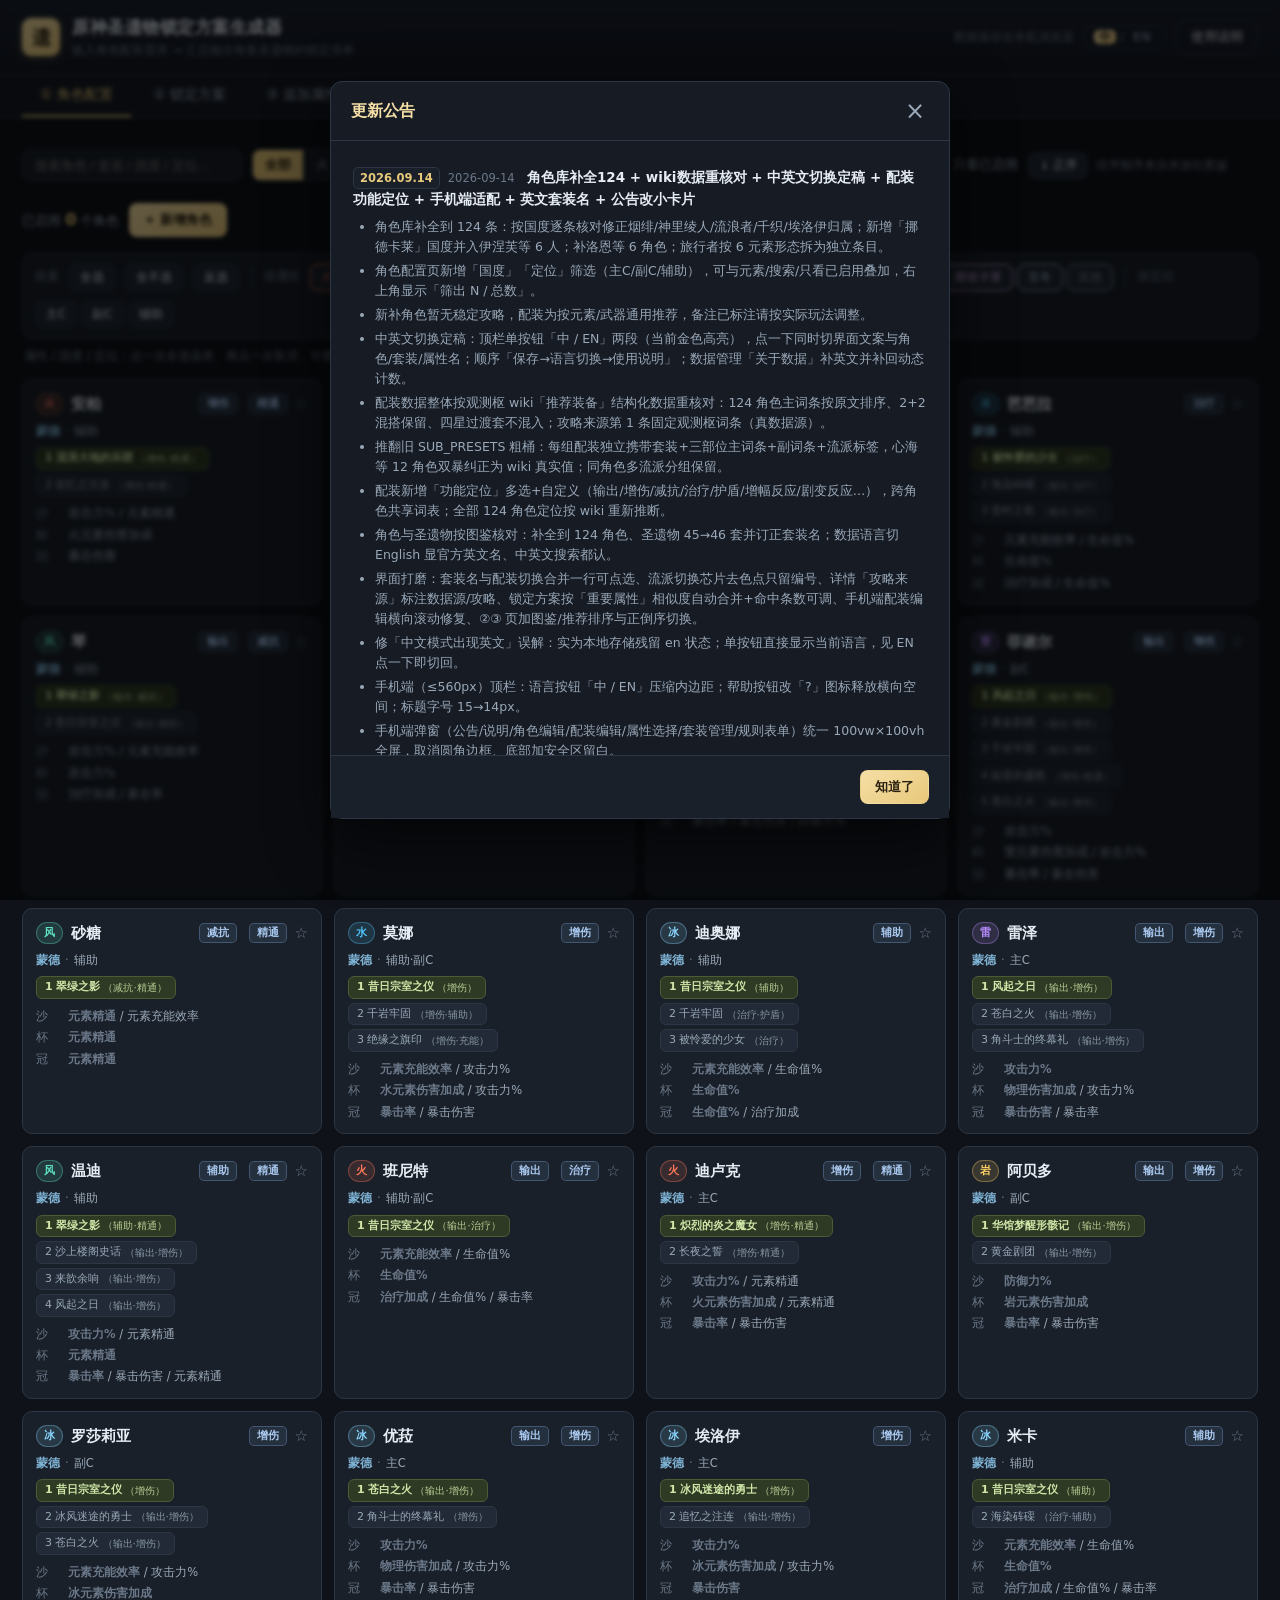
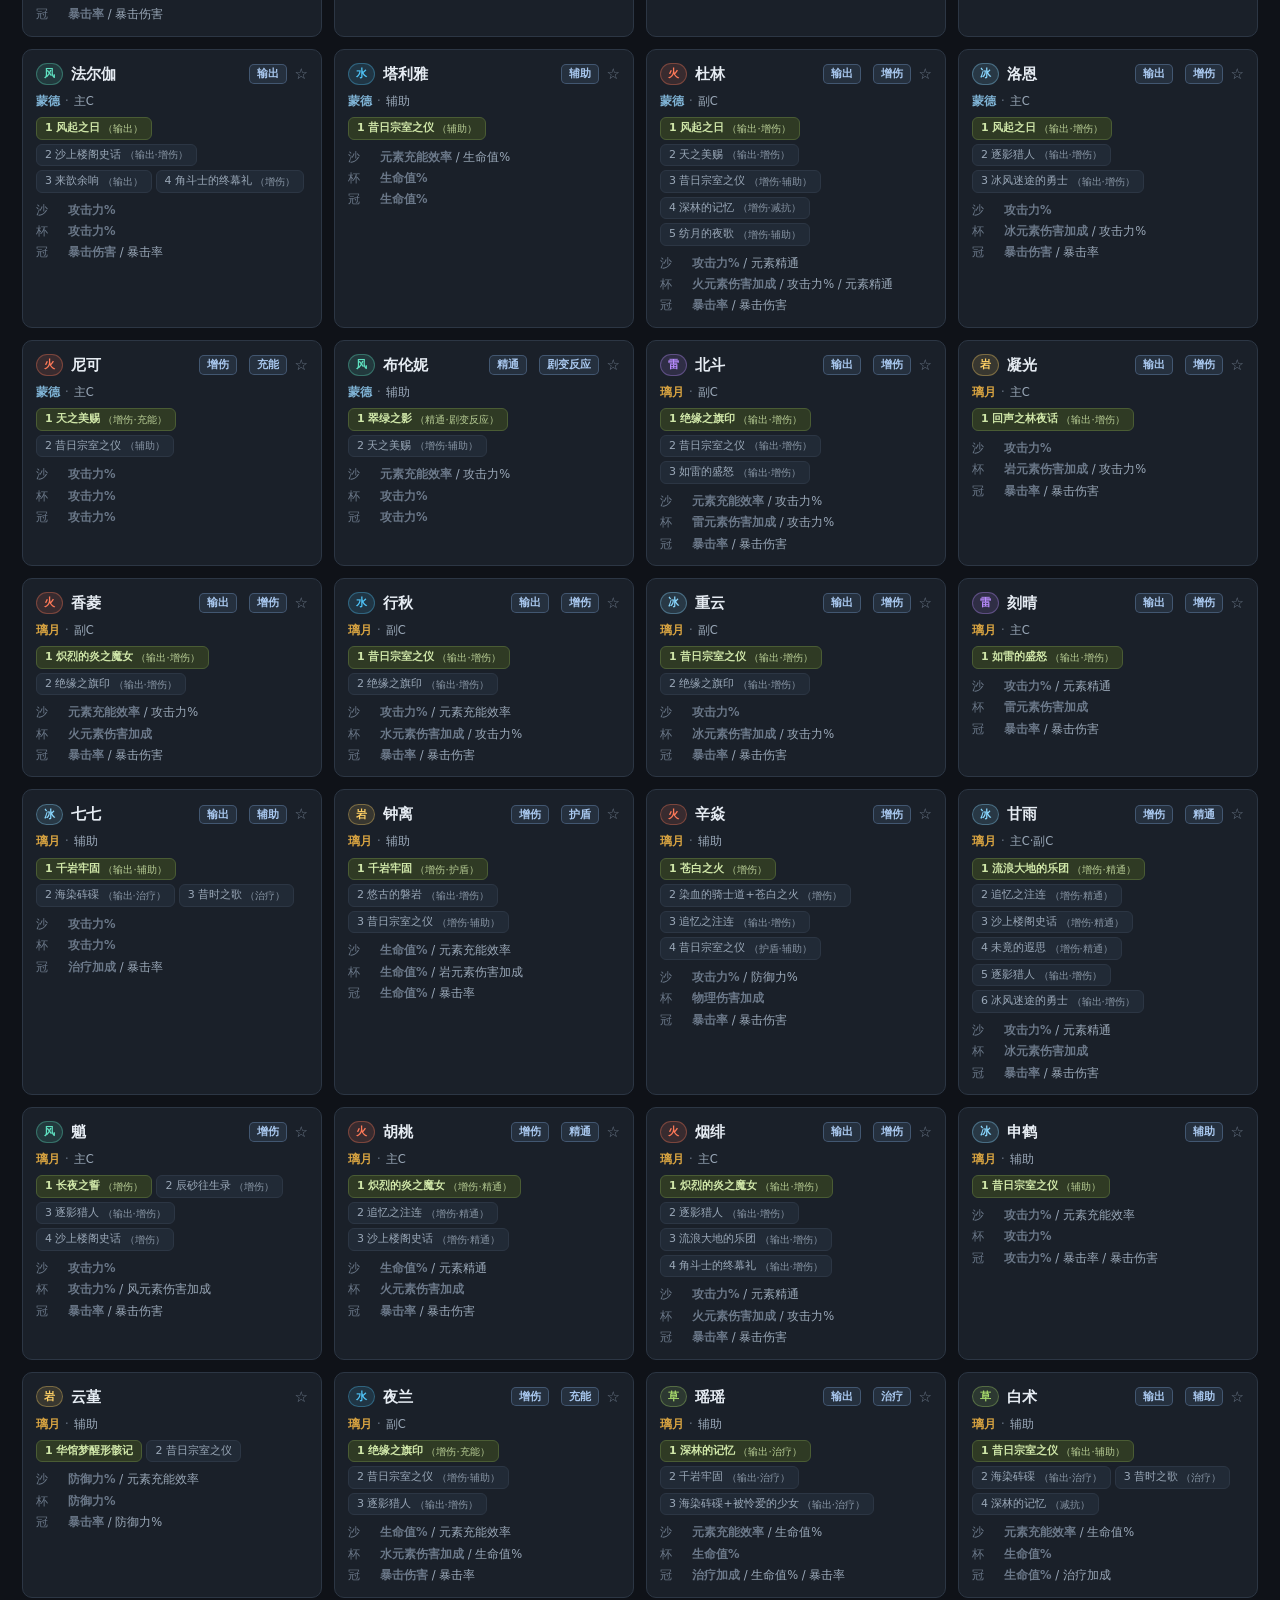
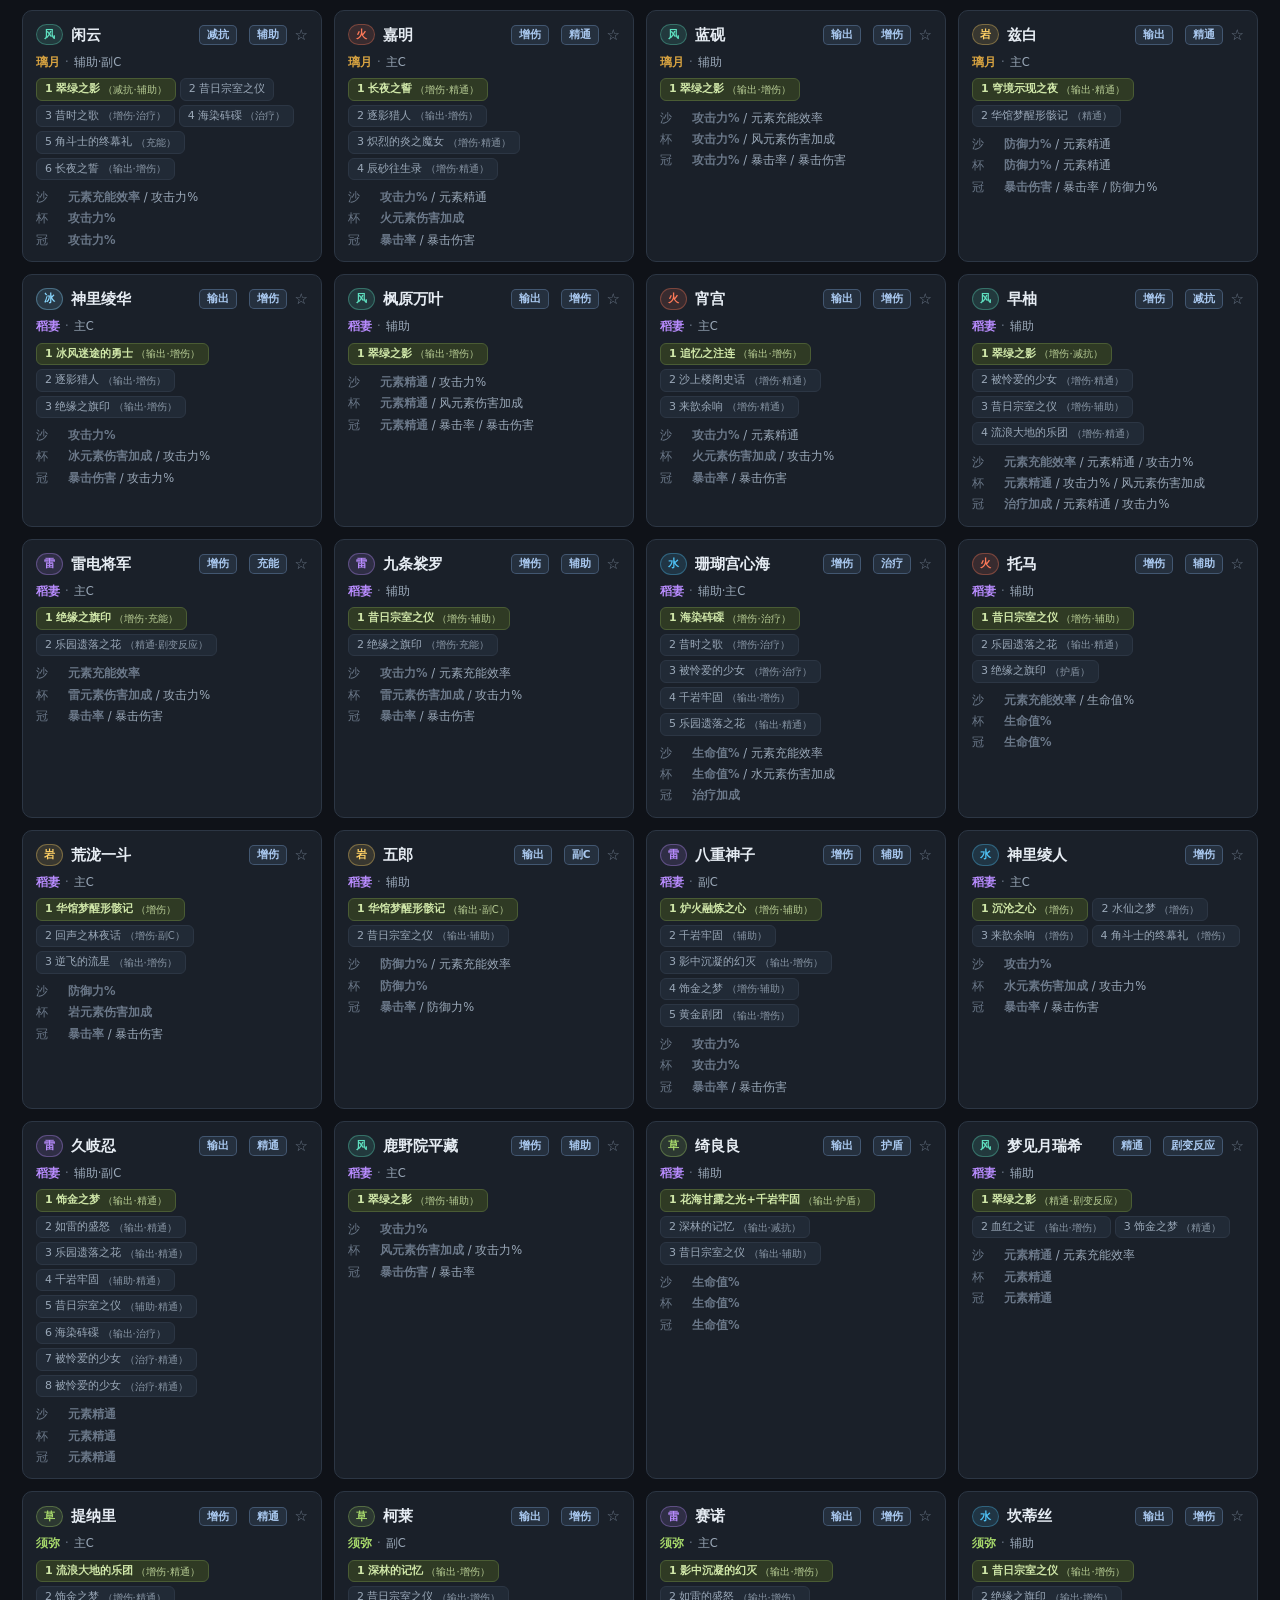
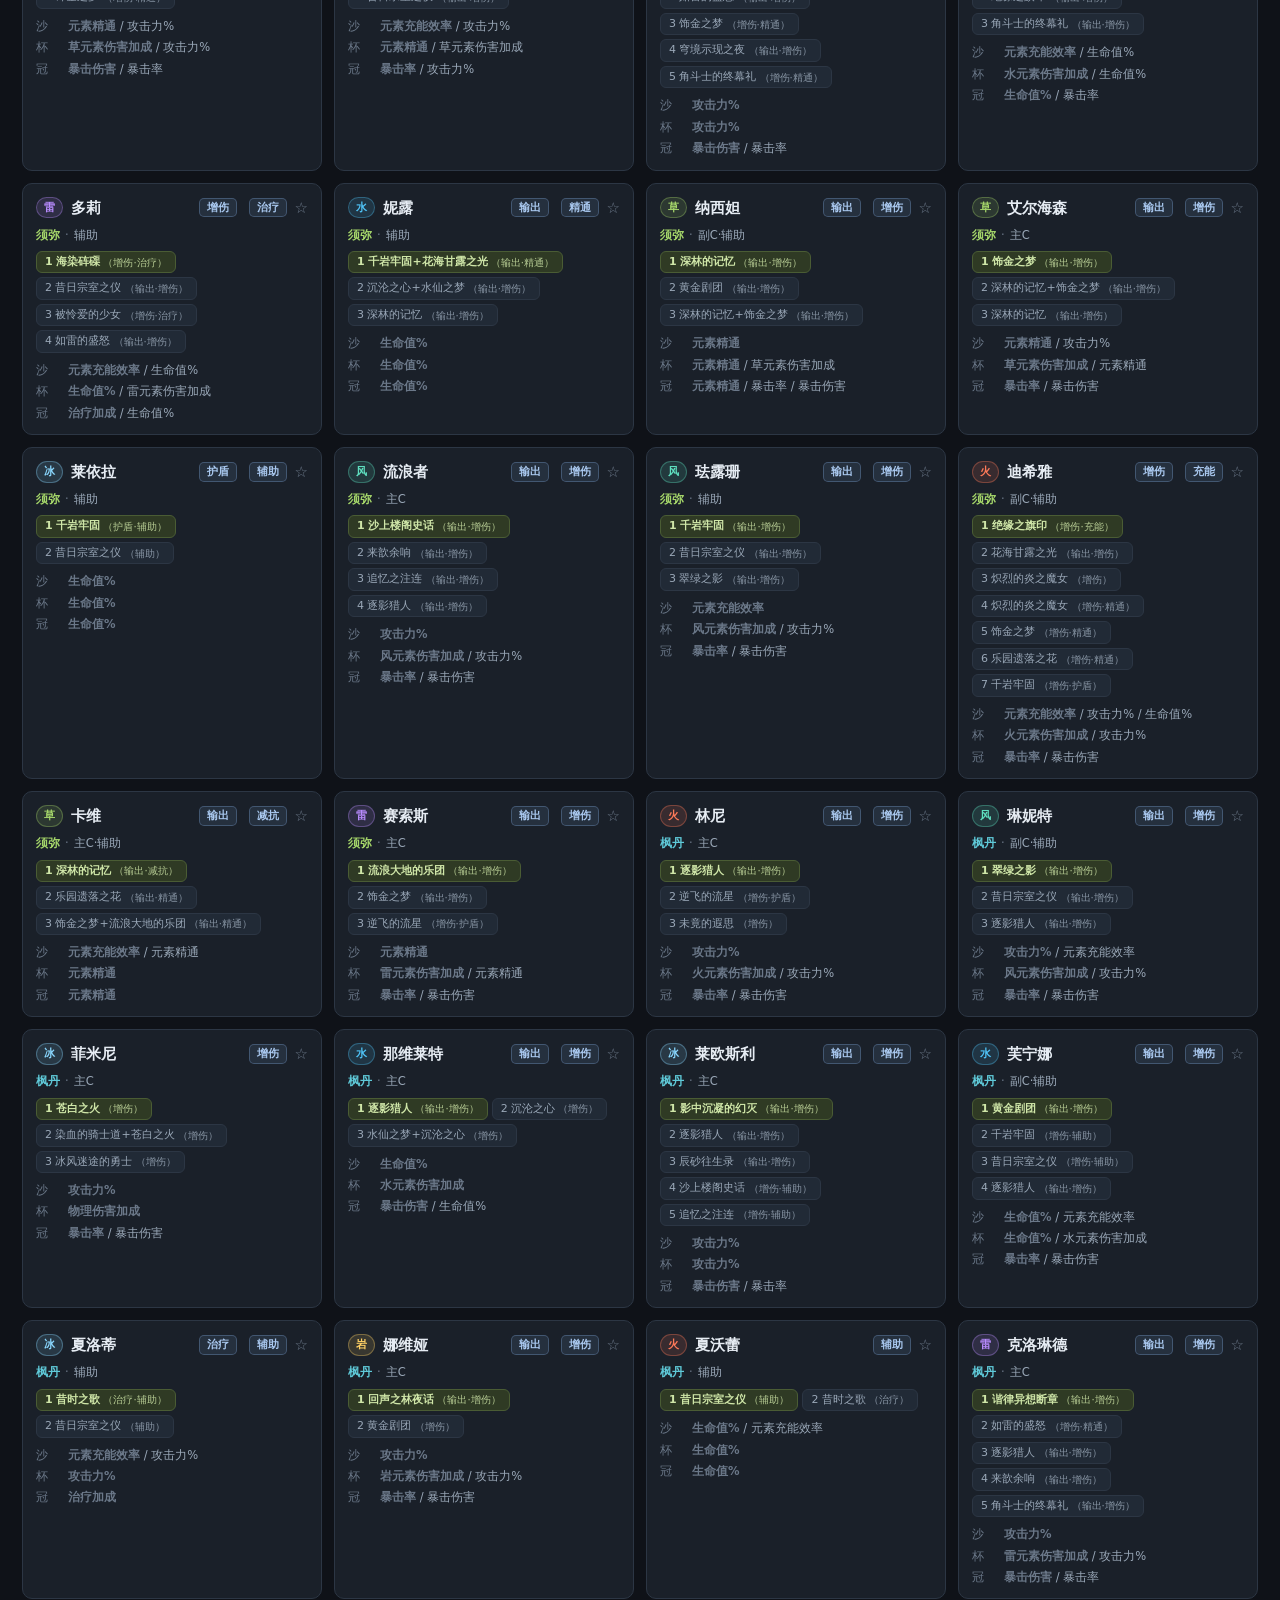
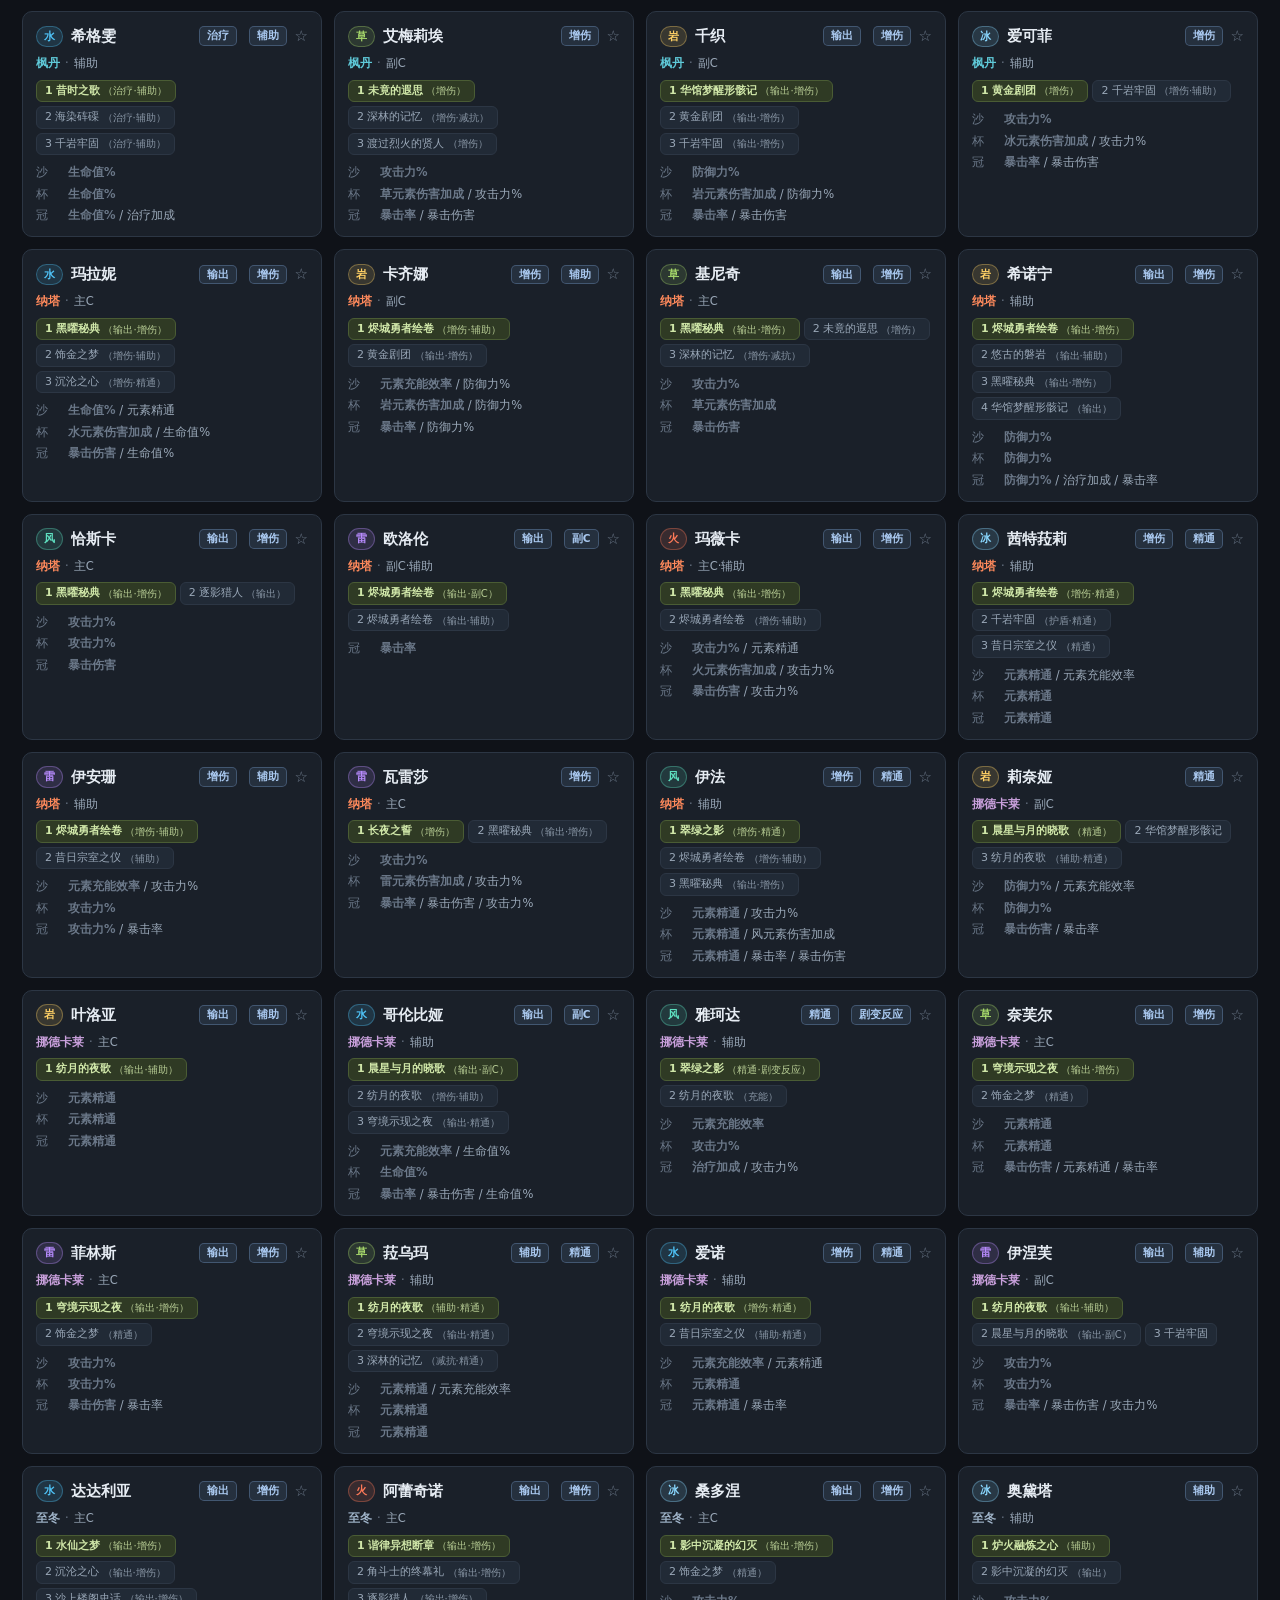
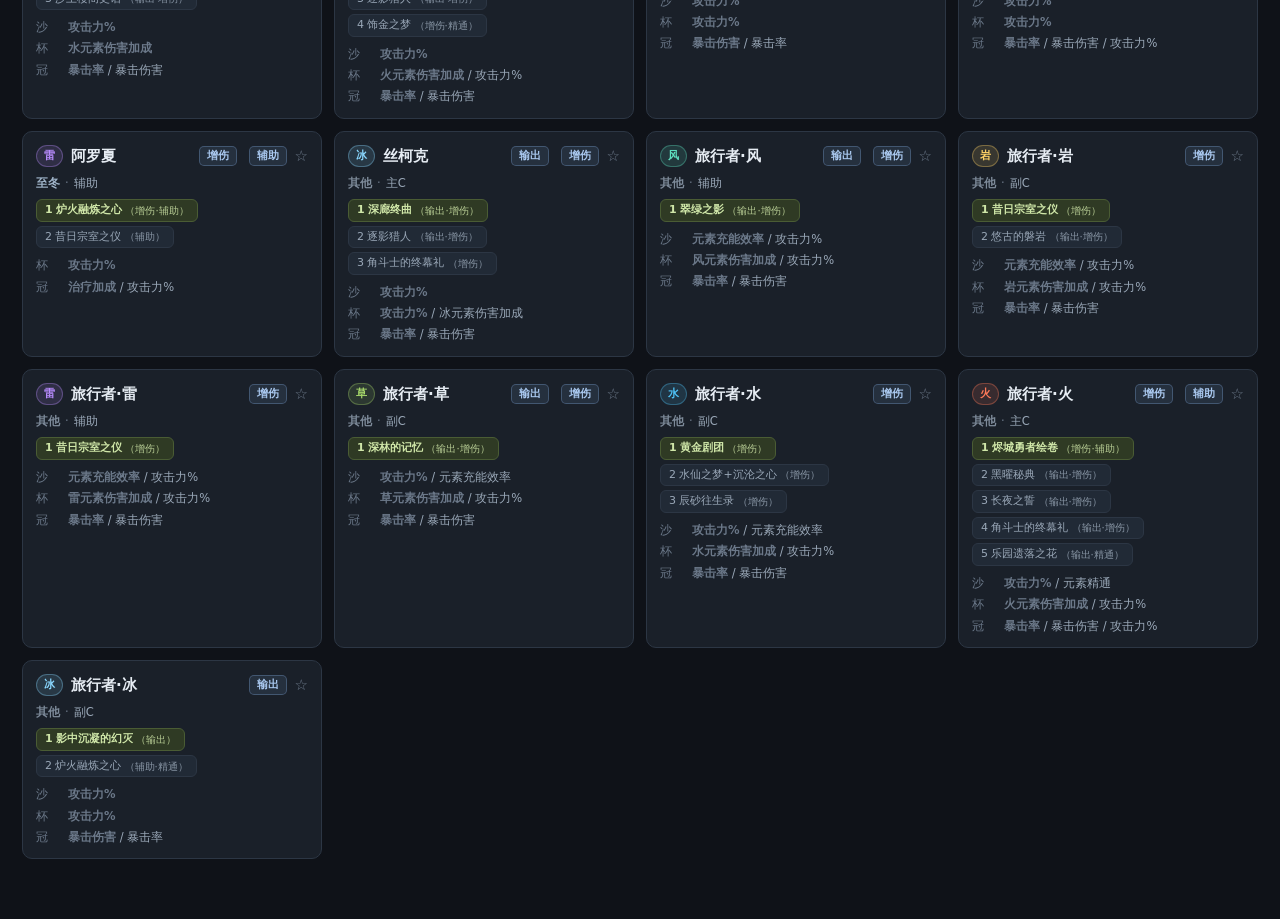
==== commit bebdd2c8: "feat: 新增旅行者·冰配装数据（wiki 推荐装备 + Asgater 攻略）" ====
--- a/index.html
+++ b/index.html
@@ -1789,6 +1789,7 @@
   '旅行者·草': 'Traveler (Dendro)',
   '旅行者·水': 'Traveler (Hydro)',
   '旅行者·火': 'Traveler (Pyro)',
+  '旅行者·冰': 'Traveler (Cryo)',
 };
 
 /* 图鉴顺序（= 米游社观测枢角色索引：按国度 → 版本登场先后（旧→新））
@@ -1918,6 +1919,7 @@
   '旅行者·草',
   '旅行者·水',
   '旅行者·火',
+  '旅行者·冰',
 ];
 const CH_CATALOG_IDX = Object.fromEntries(CH_CATALOG.map((n, i) => [n, i]));
 
@@ -2055,6 +2057,7 @@
   '旅行者·草': ['other', ['subdps']],
   '旅行者·水': ['other', ['subdps']],
   '旅行者·火': ['other', ['maindps']],
+  '旅行者·冰': ['other', ['subdps']],
 };
 
 const RAW_CHARS = [
@@ -2681,6 +2684,10 @@
     {sets:['角斗士的终幕礼'], sands:['atkP', 'em'], goblet:['pyro', 'atkP'], circlet:['cr', 'cd', 'atkP'], subs:['cd', 'atkP', 'cr', 'em'], roles:['输出', '增伤', '精通']},
     {sets:['乐园遗落之花'], sands:['em'], goblet:['em'], circlet:['em'], subs:['cr', 'er'], roles:['输出', '精通', '剧变反应']},
   ],    [['https://baike.mihoyo.com/ys/obc/content/4074/detail', '观测枢词条']],    '旅行者按元素形态分别启用、分别配装，各形态互相独立'],
+  ['旅行者·冰',     'cryo', [
+    {sets:['影中沉凝的幻灭'], sands:['atkP'], goblet:['atkP'], circlet:['cd', 'cr'], subs:['cr', 'cd', 'atkP', 'em'], roles:['输出']},
+    {sets:['炉火融炼之心'], sands:['atkP'], goblet:['atkP'], circlet:['cd', 'cr'], subs:['cr', 'cd', 'atkP', 'em'], roles:['辅助', '精通']},
+  ], [['https://baike.mihoyo.com/ys/obc/content/509225/detail', '观测枢词条'], ['https://www.miyoushe.com/ys/article/77260008', 'Asgater']],     '旅行者按元素形态分别启用、分别配装，各形态互相独立'],
 ];
 
 /* ---------- 展开为完整结构 ---------- */
